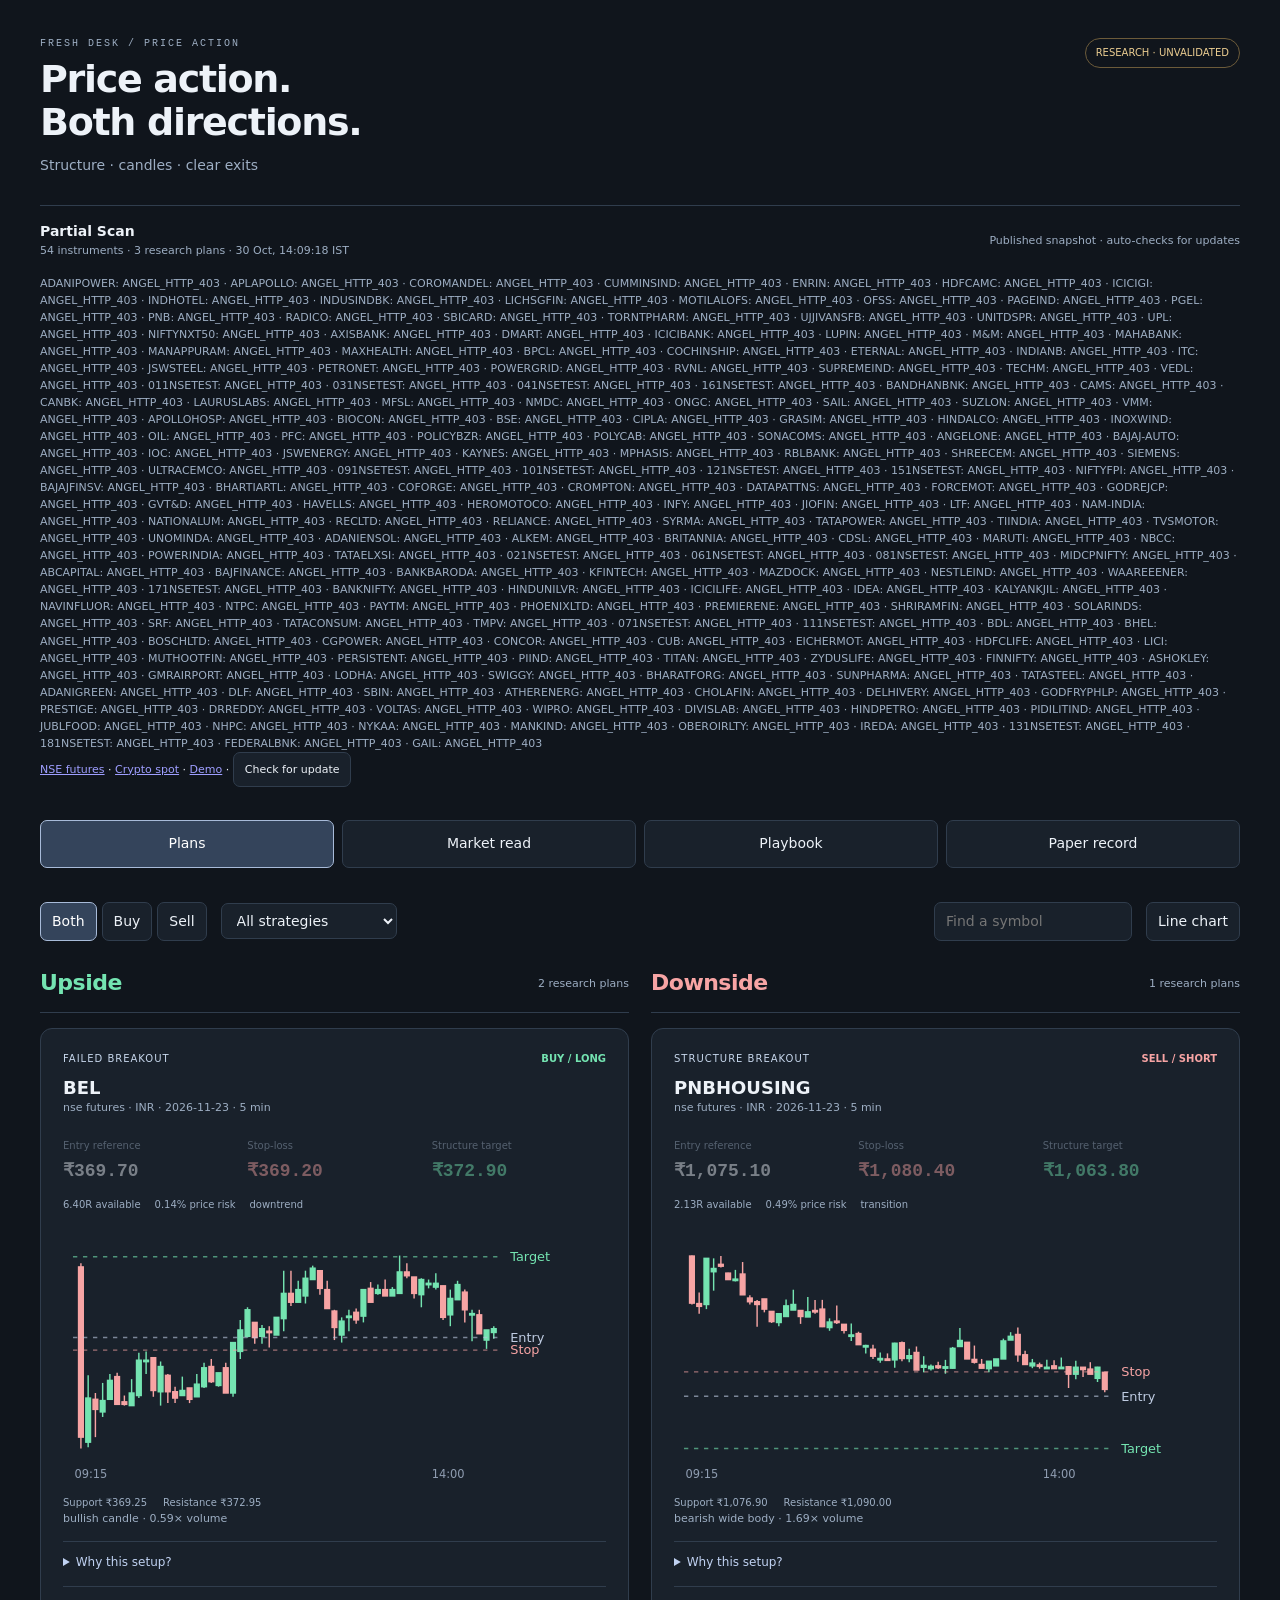
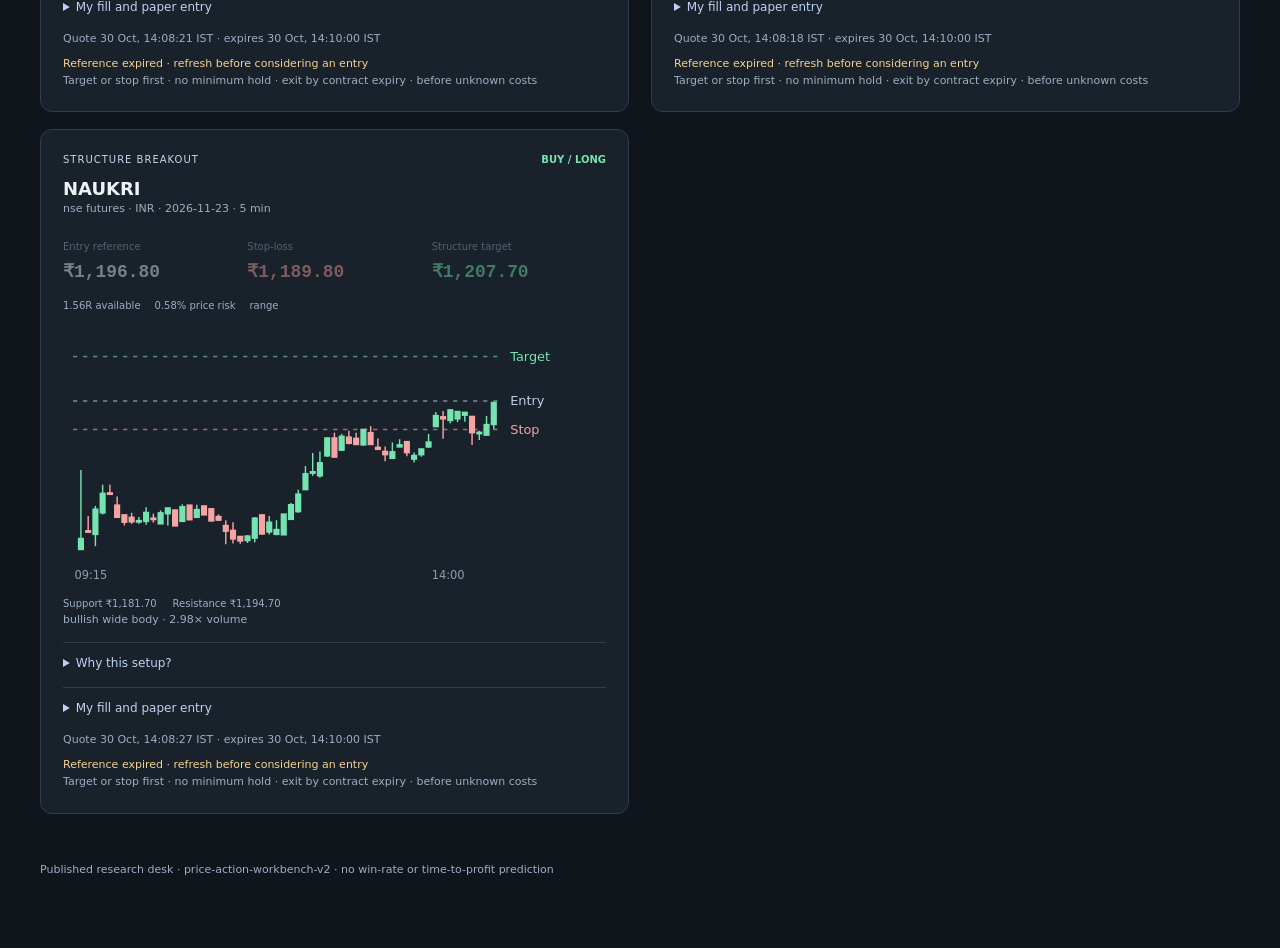
==== fresh/index.html @ 261be22d "fresh: publish research desk" ====
<!doctype html><html lang="en"><head><meta charset="utf-8"/><meta name="viewport" content="width=device-width,initial-scale=1"/><title>Fresh Desk · Price action</title><link rel="stylesheet" href="./app.css"/></head><body><main>
    <header><div><p class="eyebrow">FRESH DESK / PRICE ACTION</p><h1>Price action.<br/>Both directions.</h1><p class="muted">Structure · candles · clear exits</p></div><span class="badge">RESEARCH · UNVALIDATED</span></header>
    
    <div class="status-bar"><div><b id="state">partial scan</b><p class="small muted">54 instruments · 3 research plans · 30 Oct, 14:09:18 IST</p></div><span class="small muted">Published snapshot · auto-checks for updates</span></div>
    <p class="small muted" id="job" aria-live="polite">ADANIPOWER: ANGEL_HTTP_403 · APLAPOLLO: ANGEL_HTTP_403 · COROMANDEL: ANGEL_HTTP_403 · CUMMINSIND: ANGEL_HTTP_403 · ENRIN: ANGEL_HTTP_403 · HDFCAMC: ANGEL_HTTP_403 · ICICIGI: ANGEL_HTTP_403 · INDHOTEL: ANGEL_HTTP_403 · INDUSINDBK: ANGEL_HTTP_403 · LICHSGFIN: ANGEL_HTTP_403 · MOTILALOFS: ANGEL_HTTP_403 · OFSS: ANGEL_HTTP_403 · PAGEIND: ANGEL_HTTP_403 · PGEL: ANGEL_HTTP_403 · PNB: ANGEL_HTTP_403 · RADICO: ANGEL_HTTP_403 · SBICARD: ANGEL_HTTP_403 · TORNTPHARM: ANGEL_HTTP_403 · UJJIVANSFB: ANGEL_HTTP_403 · UNITDSPR: ANGEL_HTTP_403 · UPL: ANGEL_HTTP_403 · NIFTYNXT50: ANGEL_HTTP_403 · AXISBANK: ANGEL_HTTP_403 · DMART: ANGEL_HTTP_403 · ICICIBANK: ANGEL_HTTP_403 · LUPIN: ANGEL_HTTP_403 · M&amp;M: ANGEL_HTTP_403 · MAHABANK: ANGEL_HTTP_403 · MANAPPURAM: ANGEL_HTTP_403 · MAXHEALTH: ANGEL_HTTP_403 · BPCL: ANGEL_HTTP_403 · COCHINSHIP: ANGEL_HTTP_403 · ETERNAL: ANGEL_HTTP_403 · INDIANB: ANGEL_HTTP_403 · ITC: ANGEL_HTTP_403 · JSWSTEEL: ANGEL_HTTP_403 · PETRONET: ANGEL_HTTP_403 · POWERGRID: ANGEL_HTTP_403 · RVNL: ANGEL_HTTP_403 · SUPREMEIND: ANGEL_HTTP_403 · TECHM: ANGEL_HTTP_403 · VEDL: ANGEL_HTTP_403 · 011NSETEST: ANGEL_HTTP_403 · 031NSETEST: ANGEL_HTTP_403 · 041NSETEST: ANGEL_HTTP_403 · 161NSETEST: ANGEL_HTTP_403 · BANDHANBNK: ANGEL_HTTP_403 · CAMS: ANGEL_HTTP_403 · CANBK: ANGEL_HTTP_403 · LAURUSLABS: ANGEL_HTTP_403 · MFSL: ANGEL_HTTP_403 · NMDC: ANGEL_HTTP_403 · ONGC: ANGEL_HTTP_403 · SAIL: ANGEL_HTTP_403 · SUZLON: ANGEL_HTTP_403 · VMM: ANGEL_HTTP_403 · APOLLOHOSP: ANGEL_HTTP_403 · BIOCON: ANGEL_HTTP_403 · BSE: ANGEL_HTTP_403 · CIPLA: ANGEL_HTTP_403 · GRASIM: ANGEL_HTTP_403 · HINDALCO: ANGEL_HTTP_403 · INOXWIND: ANGEL_HTTP_403 · OIL: ANGEL_HTTP_403 · PFC: ANGEL_HTTP_403 · POLICYBZR: ANGEL_HTTP_403 · POLYCAB: ANGEL_HTTP_403 · SONACOMS: ANGEL_HTTP_403 · ANGELONE: ANGEL_HTTP_403 · BAJAJ-AUTO: ANGEL_HTTP_403 · IOC: ANGEL_HTTP_403 · JSWENERGY: ANGEL_HTTP_403 · KAYNES: ANGEL_HTTP_403 · MPHASIS: ANGEL_HTTP_403 · RBLBANK: ANGEL_HTTP_403 · SHREECEM: ANGEL_HTTP_403 · SIEMENS: ANGEL_HTTP_403 · ULTRACEMCO: ANGEL_HTTP_403 · 091NSETEST: ANGEL_HTTP_403 · 101NSETEST: ANGEL_HTTP_403 · 121NSETEST: ANGEL_HTTP_403 · 151NSETEST: ANGEL_HTTP_403 · NIFTYFPI: ANGEL_HTTP_403 · BAJAJFINSV: ANGEL_HTTP_403 · BHARTIARTL: ANGEL_HTTP_403 · COFORGE: ANGEL_HTTP_403 · CROMPTON: ANGEL_HTTP_403 · DATAPATTNS: ANGEL_HTTP_403 · FORCEMOT: ANGEL_HTTP_403 · GODREJCP: ANGEL_HTTP_403 · GVT&amp;D: ANGEL_HTTP_403 · HAVELLS: ANGEL_HTTP_403 · HEROMOTOCO: ANGEL_HTTP_403 · INFY: ANGEL_HTTP_403 · JIOFIN: ANGEL_HTTP_403 · LTF: ANGEL_HTTP_403 · NAM-INDIA: ANGEL_HTTP_403 · NATIONALUM: ANGEL_HTTP_403 · RECLTD: ANGEL_HTTP_403 · RELIANCE: ANGEL_HTTP_403 · SYRMA: ANGEL_HTTP_403 · TATAPOWER: ANGEL_HTTP_403 · TIINDIA: ANGEL_HTTP_403 · TVSMOTOR: ANGEL_HTTP_403 · UNOMINDA: ANGEL_HTTP_403 · ADANIENSOL: ANGEL_HTTP_403 · ALKEM: ANGEL_HTTP_403 · BRITANNIA: ANGEL_HTTP_403 · CDSL: ANGEL_HTTP_403 · MARUTI: ANGEL_HTTP_403 · NBCC: ANGEL_HTTP_403 · POWERINDIA: ANGEL_HTTP_403 · TATAELXSI: ANGEL_HTTP_403 · 021NSETEST: ANGEL_HTTP_403 · 061NSETEST: ANGEL_HTTP_403 · 081NSETEST: ANGEL_HTTP_403 · MIDCPNIFTY: ANGEL_HTTP_403 · ABCAPITAL: ANGEL_HTTP_403 · BAJFINANCE: ANGEL_HTTP_403 · BANKBARODA: ANGEL_HTTP_403 · KFINTECH: ANGEL_HTTP_403 · MAZDOCK: ANGEL_HTTP_403 · NESTLEIND: ANGEL_HTTP_403 · WAAREEENER: ANGEL_HTTP_403 · 171NSETEST: ANGEL_HTTP_403 · BANKNIFTY: ANGEL_HTTP_403 · HINDUNILVR: ANGEL_HTTP_403 · ICICILIFE: ANGEL_HTTP_403 · IDEA: ANGEL_HTTP_403 · KALYANKJIL: ANGEL_HTTP_403 · NAVINFLUOR: ANGEL_HTTP_403 · NTPC: ANGEL_HTTP_403 · PAYTM: ANGEL_HTTP_403 · PHOENIXLTD: ANGEL_HTTP_403 · PREMIERENE: ANGEL_HTTP_403 · SHRIRAMFIN: ANGEL_HTTP_403 · SOLARINDS: ANGEL_HTTP_403 · SRF: ANGEL_HTTP_403 · TATACONSUM: ANGEL_HTTP_403 · TMPV: ANGEL_HTTP_403 · 071NSETEST: ANGEL_HTTP_403 · 111NSETEST: ANGEL_HTTP_403 · BDL: ANGEL_HTTP_403 · BHEL: ANGEL_HTTP_403 · BOSCHLTD: ANGEL_HTTP_403 · CGPOWER: ANGEL_HTTP_403 · CONCOR: ANGEL_HTTP_403 · CUB: ANGEL_HTTP_403 · EICHERMOT: ANGEL_HTTP_403 · HDFCLIFE: ANGEL_HTTP_403 · LICI: ANGEL_HTTP_403 · MUTHOOTFIN: ANGEL_HTTP_403 · PERSISTENT: ANGEL_HTTP_403 · PIIND: ANGEL_HTTP_403 · TITAN: ANGEL_HTTP_403 · ZYDUSLIFE: ANGEL_HTTP_403 · FINNIFTY: ANGEL_HTTP_403 · ASHOKLEY: ANGEL_HTTP_403 · GMRAIRPORT: ANGEL_HTTP_403 · LODHA: ANGEL_HTTP_403 · SWIGGY: ANGEL_HTTP_403 · BHARATFORG: ANGEL_HTTP_403 · SUNPHARMA: ANGEL_HTTP_403 · TATASTEEL: ANGEL_HTTP_403 · ADANIGREEN: ANGEL_HTTP_403 · DLF: ANGEL_HTTP_403 · SBIN: ANGEL_HTTP_403 · ATHERENERG: ANGEL_HTTP_403 · CHOLAFIN: ANGEL_HTTP_403 · DELHIVERY: ANGEL_HTTP_403 · GODFRYPHLP: ANGEL_HTTP_403 · PRESTIGE: ANGEL_HTTP_403 · DRREDDY: ANGEL_HTTP_403 · VOLTAS: ANGEL_HTTP_403 · WIPRO: ANGEL_HTTP_403 · DIVISLAB: ANGEL_HTTP_403 · HINDPETRO: ANGEL_HTTP_403 · PIDILITIND: ANGEL_HTTP_403 · JUBLFOOD: ANGEL_HTTP_403 · NHPC: ANGEL_HTTP_403 · NYKAA: ANGEL_HTTP_403 · MANKIND: ANGEL_HTTP_403 · OBEROIRLTY: ANGEL_HTTP_403 · IREDA: ANGEL_HTTP_403 · 131NSETEST: ANGEL_HTTP_403 · 181NSETEST: ANGEL_HTTP_403 · FEDERALBNK: ANGEL_HTTP_403 · GAIL: ANGEL_HTTP_403</p>
    <p class="small"><a href="./">NSE futures</a> · <a href="./crypto/">Crypto spot</a> · <a href="./demo/">Demo</a> · <button id="reload-snapshot">Check for update</button></p>
    <nav class="tabs" aria-label="Workspace"><button data-tab="plans" aria-selected="true">Plans</button><button data-tab="market" aria-selected="false">Market read</button><button data-tab="playbook" aria-selected="false">Playbook</button><button data-tab="paper" aria-selected="false">Paper record</button></nav>
    <section class="workspace" id="plans"><div class="filters"><div class="directions"><button data-filter="ALL" aria-pressed="true">Both</button><button data-filter="BUY" aria-pressed="false">Buy</button><button data-filter="SELL" aria-pressed="false">Sell</button></div><select id="family" aria-label="Strategy family"><option value="ALL">All strategies</option><option value="TREND_PULLBACK">Trend pullback</option><option value="STRUCTURE_BREAKOUT">Structure breakout</option><option value="FAILED_BREAKOUT">Failed breakout</option><option value="RANGE_BOUNCE">Range bounce</option></select><input id="search" type="search" placeholder="Find a symbol" aria-label="Find a symbol"/><button id="chart-type" aria-pressed="false">Line chart</button></div><div class="lanes"><section class="lane" data-side="BUY"><div class="lane-title"><h2 class="up">Upside</h2><span>2 research plans</span></div><article class="plan" data-symbol="BEL" data-side="BUY" data-family="FAILED_BREAKOUT" data-market="NSE_FUTURES" data-until="2026-10-30T08:40:00.000Z" data-plan="{&quot;side&quot;:&quot;BUY&quot;,&quot;entry&quot;:369.7,&quot;stop&quot;:369.2,&quot;target&quot;:372.9,&quot;goalTarget&quot;:380.8,&quot;tickSize&quot;:0.05,&quot;quantity&quot;:20,&quot;riskPct&quot;:0.1352447930754666,&quot;rewardRisk&quot;:6.399999999999977,&quot;riskAmount&quot;:10,&quot;costs&quot;:&quot;UNKNOWN&quot;,&quot;id&quot;:&quot;price-action-workbench-v2~NSE_FUTURES|BEL|2026-11-23~FAILED_BREAKOUT~BUY~1793349300000&quot;,&quot;setups&quot;:[&quot;FAILED_BREAKOUT&quot;],&quot;family&quot;:&quot;FAILED_BREAKOUT&quot;,&quot;symbol&quot;:&quot;BEL&quot;,&quot;expiry&quot;:&quot;2026-11-23&quot;,&quot;instrumentId&quot;:&quot;NSE_FUTURES|BEL|2026-11-23&quot;,&quot;market&quot;:&quot;NSE_FUTURES&quot;,&quot;currency&quot;:&quot;INR&quot;,&quot;canShort&quot;:true,&quot;minQuantity&quot;:20,&quot;quantityStep&quot;:1,&quot;explanation&quot;:&quot;The prior candle breaks a range and returns inside; the next completed candle confirms failure. Stop sits beyond the failed excursion.&quot;,&quot;targetBasis&quot;:&quot;STRUCTURAL_TARGET&quot;,&quot;status&quot;:&quot;UNVALIDATED_RESEARCH&quot;,&quot;quoteAt&quot;:&quot;2026-10-30T08:38:21.000Z&quot;,&quot;signalAt&quot;:&quot;2026-10-30T08:35:00.000Z&quot;,&quot;validUntil&quot;:&quot;2026-10-30T08:40:00.000Z&quot;,&quot;reviewAt&quot;:&quot;2026-10-30T15:25:00+05:30&quot;,&quot;exitBy&quot;:&quot;2026-11-23T15:25:00+05:30&quot;,&quot;intervalMinutes&quot;:5,&quot;entryBasis&quot;:&quot;OBSERVED_ASK_REFERENCE&quot;}">
    <div class="card-top"><span class="family">Failed breakout</span><b class="up">BUY / LONG</b></div>
    <h3>BEL</h3><p class="muted small">nse futures · INR · 2026-11-23 · 5 min</p>
    <dl class="levels"><div><dt>Entry reference</dt><dd>₹369.70</dd></div><div><dt>Stop-loss</dt><dd class="down">₹369.20</dd></div><div><dt>Structure target</dt><dd class="up">₹372.90</dd></div></dl>
    <div class="metrics"><span>6.40R available</span><span>0.14% price risk</span><span>downtrend</span></div>
    <svg class="chart" viewBox="0 0 380 180" role="img" aria-label="BEL completed candles with entry, stop and target"><g class="candle-plot"><g stroke="#f7a4a4" fill="#f7a4a4"><line x1="12.53448275862069" y1="25.29411764705904" x2="12.53448275862069" y2="155"/><rect x="10.887068965517242" y="27.94117647058806" width="3.2948275862068965" height="119.11764705882388"/></g><g stroke="#74e4b1" fill="#74e4b1"><line x1="17.603448275862068" y1="103.82352941176495" x2="17.603448275862068" y2="154.11764705882334"/><rect x="15.95603448275862" y="119.70588235294107" width="3.2948275862068965" height="30.88235294117655"/></g><g stroke="#f7a4a4" fill="#f7a4a4"><line x1="22.67241379310345" y1="116.17647058823539" x2="22.67241379310345" y2="147.05882352941194"/><rect x="21.025" y="120.58823529411774" width="3.2948275862068965" height="7.058823529411399"/></g><g stroke="#74e4b1" fill="#74e4b1"><line x1="27.741379310344826" y1="109.11764705882399" x2="27.741379310344826" y2="132.94117647058818"/><rect x="26.093965517241376" y="121.47058823529443" width="3.2948275862068965" height="7.941176470588061"/></g><g stroke="#74e4b1" fill="#74e4b1"><line x1="32.810344827586206" y1="102.94117647058827" x2="32.810344827586206" y2="120.58823529411774"/><rect x="31.162931034482757" y="107.35294117647064" width="3.2948275862068965" height="13.2352941176471"/></g><g stroke="#f7a4a4" fill="#f7a4a4"><line x1="37.87931034482759" y1="102.0588235294116" x2="37.87931034482759" y2="124.11764705882344"/><rect x="36.23189655172414" y="104.70588235294164" width="3.2948275862068965" height="19.411764705881794"/></g><g stroke="#f7a4a4" fill="#f7a4a4"><line x1="42.94827586206896" y1="117.94117647058873" x2="42.94827586206896" y2="125.00000000000011"/><rect x="41.300862068965515" y="122.35294117647109" width="3.2948275862068965" height="1.7647058823523452"/></g><g stroke="#74e4b1" fill="#74e4b1"><line x1="48.01724137931034" y1="106.47058823529397" x2="48.01724137931034" y2="125.00000000000011"/><rect x="46.369827586206895" y="116.17647058823539" width="3.2948275862068965" height="8.823529411764724"/></g><g stroke="#74e4b1" fill="#74e4b1"><line x1="53.08620689655172" y1="87.94117647058783" x2="53.08620689655172" y2="119.70588235294107"/><rect x="51.438793103448276" y="93.23529411764687" width="3.2948275862068965" height="24.705882352941856"/></g><g stroke="#74e4b1" fill="#74e4b1"><line x1="58.1551724137931" y1="87.05882352941217" x2="58.1551724137931" y2="102.94117647058827"/><rect x="56.50775862068966" y="93.23529411764687" width="3.2948275862068965" height="1"/></g><g stroke="#f7a4a4" fill="#f7a4a4"><line x1="63.22413793103448" y1="91.47058823529453" x2="63.22413793103448" y2="118.8235294117644"/><rect x="61.57672413793103" y="91.47058823529453" width="3.2948275862068965" height="22.941176470587507"/></g><g stroke="#74e4b1" fill="#74e4b1"><line x1="68.29310344827586" y1="94.11764705882355" x2="68.29310344827586" y2="125.00000000000011"/><rect x="66.6456896551724" y="97.64705882352925" width="3.2948275862068965" height="17.64705882352945"/></g><g stroke="#f7a4a4" fill="#f7a4a4"><line x1="73.36206896551724" y1="102.94117647058827" x2="73.36206896551724" y2="123.23529411764676"/><rect x="71.71465517241379" y="103.82352941176495" width="3.2948275862068965" height="11.470588235293746"/></g><g stroke="#f7a4a4" fill="#f7a4a4"><line x1="78.43103448275862" y1="111.76470588235301" x2="78.43103448275862" y2="123.23529411764676"/><rect x="76.78362068965517" y="115.2941176470587" width="3.2948275862068965" height="4.411764705882376"/></g><g stroke="#74e4b1" fill="#74e4b1"><line x1="83.5" y1="104.70588235294164" x2="83.5" y2="117.94117647058873"/><rect x="81.85258620689655" y="114.41176470588204" width="3.2948275862068965" height="3.529411764706694"/></g><g stroke="#f7a4a4" fill="#f7a4a4"><line x1="88.56896551724138" y1="112.64705882352969" x2="88.56896551724138" y2="123.23529411764676"/><rect x="86.92155172413793" y="112.64705882352969" width="3.2948275862068965" height="7.941176470588047"/></g><g stroke="#74e4b1" fill="#74e4b1"><line x1="93.63793103448275" y1="102.94117647058827" x2="93.63793103448275" y2="118.8235294117644"/><rect x="91.9905172413793" y="109.99999999999966" width="3.2948275862068965" height="8.823529411764738"/></g><g stroke="#74e4b1" fill="#74e4b1"><line x1="98.70689655172413" y1="95.00000000000023" x2="98.70689655172413" y2="112.64705882352969"/><rect x="97.05948275862067" y="98.52941176470591" width="3.2948275862068965" height="13.2352941176471"/></g><g stroke="#f7a4a4" fill="#f7a4a4"><line x1="103.77586206896551" y1="92.35294117647021" x2="103.77586206896551" y2="109.11764705882399"/><rect x="102.12844827586206" y="97.64705882352925" width="3.2948275862068965" height="10.588235294118078"/></g><g stroke="#74e4b1" fill="#74e4b1"><line x1="108.84482758620689" y1="102.0588235294116" x2="108.84482758620689" y2="111.76470588235301"/><rect x="107.19741379310344" y="102.0588235294116" width="3.2948275862068965" height="8.823529411764753"/></g><g stroke="#f7a4a4" fill="#f7a4a4"><line x1="113.91379310344827" y1="95.00000000000023" x2="113.91379310344827" y2="116.17647058823539"/><rect x="112.26637931034482" y="98.52941176470591" width="3.2948275862068965" height="17.647058823529477"/></g><g stroke="#74e4b1" fill="#74e4b1"><line x1="118.98275862068965" y1="80.88235294117645" x2="118.98275862068965" y2="118.8235294117644"/><rect x="117.3353448275862" y="80.88235294117645" width="3.2948275862068965" height="35.29411764705894"/></g><g stroke="#74e4b1" fill="#74e4b1"><line x1="124.05172413793103" y1="65.00000000000034" x2="124.05172413793103" y2="92.35294117647021"/><rect x="122.40431034482758" y="72.05882352941171" width="3.2948275862068965" height="15.000000000000455"/></g><g stroke="#74e4b1" fill="#74e4b1"><line x1="129.1206896551724" y1="56.1764705882356" x2="129.1206896551724" y2="77.35294117647076"/><rect x="127.47327586206896" y="57.94117647058795" width="3.2948275862068965" height="18.52941176470614"/></g><g stroke="#f7a4a4" fill="#f7a4a4"><line x1="134.18965517241378" y1="66.76470588235269" x2="134.18965517241378" y2="81.76470588235313"/><rect x="132.54224137931033" y="66.76470588235269" width="3.2948275862068965" height="10.588235294118078"/></g><g stroke="#74e4b1" fill="#74e4b1"><line x1="139.25862068965517" y1="68.52941176470603" x2="139.25862068965517" y2="81.76470588235313"/><rect x="137.61120689655172" y="71.17647058823505" width="3.2948275862068965" height="5.294117647059039"/></g><g stroke="#f7a4a4" fill="#f7a4a4"><line x1="144.32758620689654" y1="69.4117647058827" x2="144.32758620689654" y2="84.41176470588213"/><rect x="142.6801724137931" y="72.94117647058839" width="3.2948275862068965" height="1"/></g><g stroke="#74e4b1" fill="#74e4b1"><line x1="149.39655172413794" y1="63.23529411764699" x2="149.39655172413794" y2="75.58823529411741"/><rect x="147.74913793103448" y="63.23529411764699" width="3.2948275862068965" height="12.352941176470424"/></g><g stroke="#74e4b1" fill="#74e4b1"><line x1="154.4655172413793" y1="30.58823529411707" x2="154.4655172413793" y2="72.94117647058839"/><rect x="152.81810344827585" y="46.4705882352942" width="3.2948275862068965" height="17.647058823529463"/></g><g stroke="#f7a4a4" fill="#f7a4a4"><line x1="159.53448275862067" y1="30.58823529411707" x2="159.53448275862067" y2="55.294117647058926"/><rect x="157.88706896551722" y="46.4705882352942" width="3.2948275862068965" height="6.176470588234707"/></g><g stroke="#74e4b1" fill="#74e4b1"><line x1="164.60344827586206" y1="37.64705882352946" x2="164.60344827586206" y2="52.64705882352891"/><rect x="162.9560344827586" y="43.82352941176417" width="3.2948275862068965" height="8.823529411764738"/></g><g stroke="#74e4b1" fill="#74e4b1"><line x1="169.67241379310343" y1="30.58823529411707" x2="169.67241379310343" y2="53.529411764705586"/><rect x="168.02499999999998" y="35.88235294117611" width="3.2948275862068965" height="12.352941176470424"/></g><g stroke="#74e4b1" fill="#74e4b1"><line x1="174.74137931034483" y1="27.058823529411384" x2="174.74137931034483" y2="36.764705882352786"/><rect x="173.09396551724137" y="28.82352941176474" width="3.2948275862068965" height="7.941176470588047"/></g><g stroke="#f7a4a4" fill="#f7a4a4"><line x1="179.8103448275862" y1="30.58823529411707" x2="179.8103448275862" y2="47.352941176470864"/><rect x="178.16293103448274" y="30.58823529411707" width="3.2948275862068965" height="12.352941176471433"/></g><g stroke="#f7a4a4" fill="#f7a4a4"><line x1="184.8793103448276" y1="37.64705882352946" x2="184.8793103448276" y2="57.05882352941127"/><rect x="183.23189655172413" y="43.82352941176417" width="3.2948275862068965" height="13.2352941176471"/></g><g stroke="#f7a4a4" fill="#f7a4a4"><line x1="189.94827586206895" y1="57.94117647058795" x2="189.94827586206895" y2="79.11764705882311"/><rect x="188.3008620689655" y="58.823529411764625" width="3.2948275862068965" height="11.470588235293746"/></g><g stroke="#74e4b1" fill="#74e4b1"><line x1="195.01724137931032" y1="63.23529411764699" x2="195.01724137931032" y2="80.88235294117645"/><rect x="193.36982758620687" y="65.88235294117601" width="3.2948275862068965" height="9.705882352941401"/></g><g stroke="#74e4b1" fill="#74e4b1"><line x1="200.08620689655172" y1="57.94117647058795" x2="200.08620689655172" y2="72.94117647058839"/><rect x="198.43879310344826" y="62.352941176470324" width="3.2948275862068965" height="1"/></g><g stroke="#f7a4a4" fill="#f7a4a4"><line x1="205.15517241379308" y1="57.05882352941127" x2="205.15517241379308" y2="67.64705882352935"/><rect x="203.50775862068963" y="59.70588235294129" width="3.2948275862068965" height="5.294117647059053"/></g><g stroke="#74e4b1" fill="#74e4b1"><line x1="210.22413793103448" y1="43.82352941176417" x2="210.22413793103448" y2="66.76470588235269"/><rect x="208.57672413793102" y="43.82352941176417" width="3.2948275862068965" height="18.529411764706154"/></g><g stroke="#f7a4a4" fill="#f7a4a4"><line x1="215.29310344827584" y1="38.529411764706126" x2="215.29310344827584" y2="52.64705882352891"/><rect x="213.6456896551724" y="42.9411764705885" width="3.2948275862068965" height="9.705882352940407"/></g><g stroke="#74e4b1" fill="#74e4b1"><line x1="220.36206896551724" y1="40.294117647058485" x2="220.36206896551724" y2="47.352941176470864"/><rect x="218.71465517241379" y="43.82352941176417" width="3.2948275862068965" height="2.647058823530031"/></g><g stroke="#f7a4a4" fill="#f7a4a4"><line x1="225.4310344827586" y1="36.764705882352786" x2="225.4310344827586" y2="48.23529411764653"/><rect x="223.78362068965515" y="43.82352941176417" width="3.2948275862068965" height="4.411764705882362"/></g><g stroke="#74e4b1" fill="#74e4b1"><line x1="230.5" y1="42.05882352941184" x2="230.5" y2="48.23529411764653"/><rect x="228.85258620689655" y="43.82352941176417" width="3.2948275862068965" height="4.411764705882362"/></g><g stroke="#74e4b1" fill="#74e4b1"><line x1="235.56896551724137" y1="20" x2="235.56896551724137" y2="46.4705882352942"/><rect x="233.9215517241379" y="31.470588235293746" width="3.2948275862068965" height="15.000000000000455"/></g><g stroke="#f7a4a4" fill="#f7a4a4"><line x1="240.63793103448273" y1="25.29411764705904" x2="240.63793103448273" y2="35.88235294117611"/><rect x="238.99051724137928" y="31.470588235293746" width="3.2948275862068965" height="2.647058823530031"/></g><g stroke="#f7a4a4" fill="#f7a4a4"><line x1="245.70689655172413" y1="34.99999999999943" x2="245.70689655172413" y2="49.999999999999886"/><rect x="244.05948275862067" y="34.99999999999943" width="3.2948275862068965" height="11.47058823529477"/></g><g stroke="#74e4b1" fill="#74e4b1"><line x1="250.7758620689655" y1="35.88235294117611" x2="250.7758620689655" y2="56.1764705882356"/><rect x="249.12844827586204" y="36.764705882352786" width="3.2948275862068965" height="10.588235294118078"/></g><g stroke="#74e4b1" fill="#74e4b1"><line x1="255.8448275862069" y1="36.764705882352786" x2="255.8448275862069" y2="42.9411764705885"/><rect x="254.19741379310344" y="39.41176470588181" width="3.2948275862068965" height="1"/></g><g stroke="#74e4b1" fill="#74e4b1"><line x1="260.91379310344826" y1="32.352941176470424" x2="260.91379310344826" y2="43.82352941176417"/><rect x="259.2663793103448" y="39.41176470588181" width="3.2948275862068965" height="2.647058823530031"/></g><g stroke="#f7a4a4" fill="#f7a4a4"><line x1="265.98275862068965" y1="41.17647058823516" x2="265.98275862068965" y2="65.00000000000034"/><rect x="264.3353448275862" y="41.17647058823516" width="3.2948275862068965" height="22.058823529411825"/></g><g stroke="#74e4b1" fill="#74e4b1"><line x1="271.05172413793105" y1="43.82352941176417" x2="271.05172413793105" y2="69.4117647058827"/><rect x="269.4043103448276" y="49.999999999999886" width="3.2948275862068965" height="11.47058823529376"/></g><g stroke="#74e4b1" fill="#74e4b1"><line x1="276.1206896551724" y1="37.64705882352946" x2="276.1206896551724" y2="50.88235294117655"/><rect x="274.47327586206893" y="40.294117647058485" width="3.2948275862068965" height="10.588235294118064"/></g><g stroke="#f7a4a4" fill="#f7a4a4"><line x1="281.1896551724138" y1="43.82352941176417" x2="281.1896551724138" y2="66.76470588235269"/><rect x="279.5422413793103" y="45.588235294117524" width="3.2948275862068965" height="12.352941176470424"/></g><g stroke="#74e4b1" fill="#74e4b1"><line x1="286.2586206896552" y1="57.94117647058795" x2="286.2586206896552" y2="79.99999999999977"/><rect x="284.6112068965517" y="60.588235294117965" width="3.2948275862068965" height="1"/></g><g stroke="#f7a4a4" fill="#f7a4a4"><line x1="291.3275862068965" y1="57.94117647058795" x2="291.3275862068965" y2="74.70588235294075"/><rect x="289.68017241379306" y="61.47058823529365" width="3.2948275862068965" height="13.2352941176471"/></g><g stroke="#74e4b1" fill="#74e4b1"><line x1="296.3965517241379" y1="72.05882352941171" x2="296.3965517241379" y2="85.29411764705881"/><rect x="294.74913793103445" y="72.05882352941171" width="3.2948275862068965" height="7.058823529411399"/></g><g stroke="#74e4b1" fill="#74e4b1"><line x1="301.4655172413793" y1="69.4117647058827" x2="301.4655172413793" y2="78.23529411764744"/><rect x="299.81810344827585" y="71.17647058823505" width="3.2948275862068965" height="2.647058823530017"/></g></g><polyline class="line-plot" hidden fill="none" stroke="#a7c4ff" stroke-width="1.6" points="12.53448275862069,147.05882352941194 17.603448275862068,119.70588235294107 22.67241379310345,127.64705882352914 27.741379310344826,121.47058823529443 32.810344827586206,107.35294117647064 37.87931034482759,124.11764705882344 42.94827586206896,124.11764705882344 48.01724137931034,116.17647058823539 53.08620689655172,93.23529411764687 58.1551724137931,93.23529411764687 63.22413793103448,114.41176470588204 68.29310344827586,97.64705882352925 73.36206896551724,115.2941176470587 78.43103448275862,119.70588235294107 83.5,114.41176470588204 88.56896551724138,120.58823529411774 93.63793103448275,109.99999999999966 98.70689655172413,98.52941176470591 103.77586206896551,108.23529411764733 108.84482758620689,102.0588235294116 113.91379310344827,116.17647058823539 118.98275862068965,80.88235294117645 124.05172413793103,72.05882352941171 129.1206896551724,57.94117647058795 134.18965517241378,77.35294117647076 139.25862068965517,71.17647058823505 144.32758620689654,73.82352941176507 149.39655172413794,63.23529411764699 154.4655172413793,46.4705882352942 159.53448275862067,52.64705882352891 164.60344827586206,43.82352941176417 169.67241379310343,35.88235294117611 174.74137931034483,28.82352941176474 179.8103448275862,42.9411764705885 184.8793103448276,57.05882352941127 189.94827586206895,70.29411764705837 195.01724137931032,65.88235294117601 200.08620689655172,62.352941176470324 205.15517241379308,65.00000000000034 210.22413793103448,43.82352941176417 215.29310344827584,52.64705882352891 220.36206896551724,43.82352941176417 225.4310344827586,48.23529411764653 230.5,43.82352941176417 235.56896551724137,31.470588235293746 240.63793103448273,34.11764705882378 245.70689655172413,46.4705882352942 250.7758620689655,36.764705882352786 255.8448275862069,39.41176470588181 260.91379310344826,39.41176470588181 265.98275862068965,63.23529411764699 271.05172413793105,49.999999999999886 276.1206896551724,40.294117647058485 281.1896551724138,57.94117647058795 286.2586206896552,60.588235294117965 291.3275862068965,74.70588235294075 296.3965517241379,72.05882352941171 301.4655172413793,71.17647058823505"/><line x1="7" x2="307" y1="77.35294117647076" y2="77.35294117647076" stroke="#bfcce2" stroke-dasharray="3 4" opacity=".6"/><text x="313" y="80.35294117647076" fill="#bfcce2" font-size="9">Entry</text><line x1="7" x2="307" y1="86.17647058823549" y2="86.17647058823549" stroke="#f7a4a4" stroke-dasharray="3 4" opacity=".6"/><text x="313" y="89.17647058823549" fill="#f7a4a4" font-size="9">Stop</text><line x1="7" x2="307" y1="20.88235294117669" y2="20.88235294117669" stroke="#74e4b1" stroke-dasharray="3 4" opacity=".6"/><text x="313" y="23.88235294117669" fill="#74e4b1" font-size="9">Target</text><text x="8" y="176" fill="#8e9cb0" font-size="8">09:15</text><text x="258" y="176" fill="#8e9cb0" font-size="8">14:00</text></svg><div class="facts"><span>Support ₹369.25</span><span>Resistance ₹372.95</span></div>
    <p class="small muted">bullish candle · 0.59× volume</p>
    <details><summary>Why this setup?</summary><p>The prior candle breaks a range and returns inside; the next completed candle confirms failure. Stop sits beyond the failed excursion.</p><p class="small">Target comes from the price structure. The separate 3% reference is ₹380.80. Neither is a predicted outcome.</p></details>
    <details class="fill-details"><summary>My fill and paper entry</summary><div class="inputs"><label>Entry price<input class="fill" type="number" min="0" step="0.05" inputmode="decimal" value="369.7"/></label><label>Quantity<input class="quantity" type="number" min="0" step="any" inputmode="decimal" value="20"/></label></div><output aria-live="polite">Enter a fill to check the stop and target.</output><button class="record">Record paper entry</button></details>
    <p class="small clock">Quote 30 Oct, 14:08:21 IST · expires 30 Oct, 14:10:00 IST</p><p class="expiry-note" hidden>Reference expired · refresh before considering an entry</p>
    <p class="small muted">Target or stop first · no minimum hold · exit by contract expiry · before unknown costs</p>
  </article><article class="plan" data-symbol="NAUKRI" data-side="BUY" data-family="STRUCTURE_BREAKOUT" data-market="NSE_FUTURES" data-until="2026-10-30T08:40:00.000Z" data-plan="{&quot;side&quot;:&quot;BUY&quot;,&quot;entry&quot;:1196.8,&quot;stop&quot;:1189.8,&quot;target&quot;:1207.7,&quot;goalTarget&quot;:1232.8,&quot;tickSize&quot;:0.1,&quot;quantity&quot;:20,&quot;riskPct&quot;:0.5848930481283422,&quot;rewardRisk&quot;:1.55714285714287,&quot;riskAmount&quot;:140,&quot;costs&quot;:&quot;UNKNOWN&quot;,&quot;id&quot;:&quot;price-action-workbench-v2~NSE_FUTURES|NAUKRI|2026-11-23~STRUCTURE_BREAKOUT~BUY~1793349300000&quot;,&quot;setups&quot;:[&quot;STRUCTURE_BREAKOUT&quot;],&quot;family&quot;:&quot;STRUCTURE_BREAKOUT&quot;,&quot;symbol&quot;:&quot;NAUKRI&quot;,&quot;expiry&quot;:&quot;2026-11-23&quot;,&quot;instrumentId&quot;:&quot;NSE_FUTURES|NAUKRI|2026-11-23&quot;,&quot;market&quot;:&quot;NSE_FUTURES&quot;,&quot;currency&quot;:&quot;INR&quot;,&quot;canShort&quot;:true,&quot;minQuantity&quot;:20,&quot;quantityStep&quot;:1,&quot;explanation&quot;:&quot;Completed candle crosses a prior boundary with increased activity; target projects the prior range, stop invalidates the breakout candle.&quot;,&quot;targetBasis&quot;:&quot;STRUCTURAL_TARGET&quot;,&quot;status&quot;:&quot;UNVALIDATED_RESEARCH&quot;,&quot;quoteAt&quot;:&quot;2026-10-30T08:38:27.000Z&quot;,&quot;signalAt&quot;:&quot;2026-10-30T08:35:00.000Z&quot;,&quot;validUntil&quot;:&quot;2026-10-30T08:40:00.000Z&quot;,&quot;reviewAt&quot;:&quot;2026-10-30T15:25:00+05:30&quot;,&quot;exitBy&quot;:&quot;2026-11-23T15:25:00+05:30&quot;,&quot;intervalMinutes&quot;:5,&quot;entryBasis&quot;:&quot;OBSERVED_ASK_REFERENCE&quot;}">
    <div class="card-top"><span class="family">Structure breakout</span><b class="up">BUY / LONG</b></div>
    <h3>NAUKRI</h3><p class="muted small">nse futures · INR · 2026-11-23 · 5 min</p>
    <dl class="levels"><div><dt>Entry reference</dt><dd>₹1,196.80</dd></div><div><dt>Stop-loss</dt><dd class="down">₹1,189.80</dd></div><div><dt>Structure target</dt><dd class="up">₹1,207.70</dd></div></dl>
    <div class="metrics"><span>1.56R available</span><span>0.58% price risk</span><span>range</span></div>
    <svg class="chart" viewBox="0 0 380 180" role="img" aria-label="NAUKRI completed candles with entry, stop and target"><g class="candle-plot"><g stroke="#74e4b1" fill="#74e4b1"><line x1="12.53448275862069" y1="99.46202531645581" x2="12.53448275862069" y2="155"/><rect x="10.887068965517242" y="147.31012658227837" width="3.2948275862068965" height="7.689873417721628"/></g><g stroke="#f7a4a4" fill="#f7a4a4"><line x1="17.603448275862068" y1="131.64556962025307" x2="17.603448275862068" y2="142.7531645569622"/><rect x="15.95603448275862" y="141.89873417721483" width="3.2948275862068965" height="1"/></g><g stroke="#74e4b1" fill="#74e4b1"><line x1="22.67241379310345" y1="124.52531645569613" x2="22.67241379310345" y2="152.7215189873419"/><rect x="21.025" y="126.80379746835422" width="3.2948275862068965" height="17.658227848101376"/></g><g stroke="#74e4b1" fill="#74e4b1"><line x1="27.741379310344826" y1="109.71518987341756" x2="27.741379310344826" y2="130.5063291139237"/><rect x="26.093965517241376" y="115.69620253164578" width="3.2948275862068965" height="13.670886075949198"/></g><g stroke="#f7a4a4" fill="#f7a4a4"><line x1="32.810344827586206" y1="109.71518987341756" x2="32.810344827586206" y2="115.9810126582278"/><rect x="31.162931034482757" y="115.41139240506311" width="3.2948275862068965" height="1"/></g><g stroke="#f7a4a4" fill="#f7a4a4"><line x1="37.87931034482759" y1="117.97468354430387" x2="37.87931034482759" y2="132.78481012658244"/><rect x="36.23189655172414" y="123.95569620253144" width="3.2948275862068965" height="8.54430379746833"/></g><g stroke="#f7a4a4" fill="#f7a4a4"><line x1="42.94827586206896" y1="130.79113924050637" x2="42.94827586206896" y2="138.19620253164533"/><rect x="41.300862068965515" y="130.79113924050637" width="3.2948275862068965" height="5.126582278480896"/></g><g stroke="#f7a4a4" fill="#f7a4a4"><line x1="48.01724137931034" y1="129.36708860759498" x2="48.01724137931034" y2="137.0569620253166"/><rect x="46.369827586206895" y="132.49999999999977" width="3.2948275862068965" height="3.132911392405447"/></g><g stroke="#74e4b1" fill="#74e4b1"><line x1="53.08620689655172" y1="132.21518987341776" x2="53.08620689655172" y2="137.0569620253166"/><rect x="51.438793103448276" y="134.7784810126579" width="3.2948275862068965" height="1"/></g><g stroke="#74e4b1" fill="#74e4b1"><line x1="58.1551724137931" y1="125.37974683544283" x2="58.1551724137931" y2="137.62658227848067"/><rect x="56.50775862068966" y="129.0822784810123" width="3.2948275862068965" height="6.26582278481024"/></g><g stroke="#f7a4a4" fill="#f7a4a4"><line x1="63.22413793103448" y1="129.93670886075967" x2="63.22413793103448" y2="136.20253164556928"/><rect x="61.57672413793103" y="133.06962025316446" width="3.2948275862068965" height="1"/></g><g stroke="#74e4b1" fill="#74e4b1"><line x1="68.29310344827586" y1="127.65822784810092" x2="68.29310344827586" y2="137.0569620253166"/><rect x="66.6456896551724" y="129.36708860759498" width="3.2948275862068965" height="7.689873417721628"/></g><g stroke="#74e4b1" fill="#74e4b1"><line x1="73.36206896551724" y1="125.94936708860752" x2="73.36206896551724" y2="138.19620253164533"/><rect x="71.71465517241379" y="125.94936708860752" width="3.2948275862068965" height="3.987341772152149"/></g><g stroke="#f7a4a4" fill="#f7a4a4"><line x1="78.43103448275862" y1="127.08860759493689" x2="78.43103448275862" y2="138.481012658228"/><rect x="76.78362068965517" y="127.3734177215189" width="3.2948275862068965" height="11.107594936709091"/></g><g stroke="#74e4b1" fill="#74e4b1"><line x1="83.5" y1="123.38607594936676" x2="83.5" y2="135.34810126582255"/><rect x="81.85258620689655" y="125.09493670886081" width="3.2948275862068965" height="10.253164556961735"/></g><g stroke="#f7a4a4" fill="#f7a4a4"><line x1="88.56896551724138" y1="123.95569620253144" x2="88.56896551724138" y2="134.20886075949383"/><rect x="86.92155172413793" y="123.95569620253144" width="3.2948275862068965" height="10.253164556962389"/></g><g stroke="#74e4b1" fill="#74e4b1"><line x1="93.63793103448275" y1="123.67088607594943" x2="93.63793103448275" y2="132.49999999999977"/><rect x="91.9905172413793" y="127.08860759493689" width="3.2948275862068965" height="5.411392405062884"/></g><g stroke="#f7a4a4" fill="#f7a4a4"><line x1="98.70689655172413" y1="124.52531645569613" x2="98.70689655172413" y2="130.79113924050637"/><rect x="97.05948275862067" y="124.52531645569613" width="3.2948275862068965" height="6.26582278481024"/></g><g stroke="#f7a4a4" fill="#f7a4a4"><line x1="103.77586206896551" y1="126.5189873417722" x2="103.77586206896551" y2="135.06329113924053"/><rect x="102.12844827586206" y="126.5189873417722" width="3.2948275862068965" height="8.54430379746833"/></g><g stroke="#f7a4a4" fill="#f7a4a4"><line x1="108.84482758620689" y1="130.5063291139237" x2="108.84482758620689" y2="134.7784810126579"/><rect x="107.19741379310344" y="131.93037974683511" width="3.2948275862068965" height="2.5632911392407323"/></g><g stroke="#f7a4a4" fill="#f7a4a4"><line x1="113.91379310344827" y1="134.49367088607585" x2="113.91379310344827" y2="151.29746835443052"/><rect x="112.26637931034482" y="138.19620253164533" width="3.2948275862068965" height="3.9873417721521776"/></g><g stroke="#f7a4a4" fill="#f7a4a4"><line x1="118.98275862068965" y1="135.91772151898726" x2="118.98275862068965" y2="150.72784810126583"/><rect x="117.3353448275862" y="141.61392405063282" width="3.2948275862068965" height="5.98101265822757"/></g><g stroke="#f7a4a4" fill="#f7a4a4"><line x1="124.05172413793103" y1="145.88607594936698" x2="124.05172413793103" y2="151.01265822784785"/><rect x="122.40431034482758" y="145.88607594936698" width="3.2948275862068965" height="3.132911392404793"/></g><g stroke="#74e4b1" fill="#74e4b1"><line x1="129.1206896551724" y1="145.03164556962028" x2="129.1206896551724" y2="150.44303797468316"/><rect x="127.47327586206896" y="145.60126582278497" width="3.2948275862068965" height="3.132911392404793"/></g><g stroke="#74e4b1" fill="#74e4b1"><line x1="134.18965517241378" y1="132.21518987341776" x2="134.18965517241378" y2="150.15822784810115"/><rect x="132.54224137931033" y="133.06962025316446" width="3.2948275862068965" height="13.955696202531897"/></g><g stroke="#f7a4a4" fill="#f7a4a4"><line x1="139.25862068965517" y1="130.79113924050637" x2="139.25862068965517" y2="144.4620253164556"/><rect x="137.61120689655172" y="130.79113924050637" width="3.2948275862068965" height="13.38607594936721"/></g><g stroke="#74e4b1" fill="#74e4b1"><line x1="144.32758620689654" y1="131.64556962025307" x2="144.32758620689654" y2="144.4620253164556"/><rect x="142.6801724137931" y="135.91772151898726" width="3.2948275862068965" height="6.835443037974926"/></g><g stroke="#74e4b1" fill="#74e4b1"><line x1="149.39655172413794" y1="134.49367088607585" x2="149.39655172413794" y2="144.4620253164556"/><rect x="147.74913793103448" y="141.04430379746813" width="3.2948275862068965" height="3.417721518987463"/></g><g stroke="#74e4b1" fill="#74e4b1"><line x1="154.4655172413793" y1="130.22151898734168" x2="154.4655172413793" y2="144.7468354430376"/><rect x="152.81810344827585" y="130.22151898734168" width="3.2948275862068965" height="14.525316455695929"/></g><g stroke="#74e4b1" fill="#74e4b1"><line x1="159.53448275862067" y1="122.53164556962005" x2="159.53448275862067" y2="134.20886075949383"/><rect x="157.88706896551722" y="123.67088607594943" width="3.2948275862068965" height="10.253164556961764"/></g><g stroke="#74e4b1" fill="#74e4b1"><line x1="164.60344827586206" y1="113.13291139240502" x2="164.60344827586206" y2="129.36708860759498"/><rect x="162.9560344827586" y="116.26582278480981" width="3.2948275862068965" height="12.246835443038464"/></g><g stroke="#74e4b1" fill="#74e4b1"><line x1="169.67241379310343" y1="96.61392405063302" x2="169.67241379310343" y2="113.13291139240502"/><rect x="168.02499999999998" y="102.02531645569591" width="3.2948275862068965" height="11.107594936709106"/></g><g stroke="#74e4b1" fill="#74e4b1"><line x1="174.74137931034483" y1="87.5" x2="174.74137931034483" y2="103.4493670886073"/><rect x="173.09396551724137" y="100.60126582278451" width="3.2948275862068965" height="1"/></g><g stroke="#74e4b1" fill="#74e4b1"><line x1="179.8103448275862" y1="86.36075949367063" x2="179.8103448275862" y2="104.87341772151869"/><rect x="178.16293103448274" y="94.33544303797493" width="3.2948275862068965" height="9.113924050632377"/></g><g stroke="#74e4b1" fill="#74e4b1"><line x1="184.8793103448276" y1="76.67721518987356" x2="184.8793103448276" y2="90.06329113924076"/><rect x="183.23189655172413" y="76.96202531645558" width="3.2948275862068965" height="12.531645569620494"/></g><g stroke="#f7a4a4" fill="#f7a4a4"><line x1="189.94827586206895" y1="73.2594936708861" x2="189.94827586206895" y2="90.34810126582278"/><rect x="188.3008620689655" y="76.96202531645558" width="3.2948275862068965" height="13.386075949367196"/></g><g stroke="#74e4b1" fill="#74e4b1"><line x1="195.01724137931032" y1="74.1139240506328" x2="195.01724137931032" y2="85.50632911392393"/><rect x="193.36982758620687" y="75.82278481012686" width="3.2948275862068965" height="9.683544303797063"/></g><g stroke="#f7a4a4" fill="#f7a4a4"><line x1="200.08620689655172" y1="71.83544303797471" x2="200.08620689655172" y2="81.51898734177242"/><rect x="198.43879310344826" y="76.3924050632909" width="3.2948275862068965" height="4.2721518987341796"/></g><g stroke="#f7a4a4" fill="#f7a4a4"><line x1="205.15517241379308" y1="73.2594936708861" x2="205.15517241379308" y2="81.51898734177242"/><rect x="203.50775862068963" y="77.24683544303825" width="3.2948275862068965" height="4.272151898734165"/></g><g stroke="#74e4b1" fill="#74e4b1"><line x1="210.22413793103448" y1="70.98101265822801" x2="210.22413793103448" y2="82.37341772151912"/><rect x="208.57672413793102" y="70.98101265822801" width="3.2948275862068965" height="10.822784810126436"/></g><g stroke="#f7a4a4" fill="#f7a4a4"><line x1="215.29310344827584" y1="68.7025316455699" x2="215.29310344827584" y2="81.51898734177242"/><rect x="213.6456896551724" y="73.2594936708861" width="3.2948275862068965" height="8.259493670886314"/></g><g stroke="#f7a4a4" fill="#f7a4a4"><line x1="220.36206896551724" y1="77.24683544303825" x2="220.36206896551724" y2="84.93670886075924"/><rect x="218.71465517241379" y="83.51265822784785" width="3.2948275862068965" height="1.4240506329113884"/></g><g stroke="#f7a4a4" fill="#f7a4a4"><line x1="225.4310344827586" y1="82.9430379746838" x2="225.4310344827586" y2="93.19620253164555"/><rect x="223.78362068965515" y="86.36075949367063" width="3.2948275862068965" height="2.2784810126587445"/></g><g stroke="#74e4b1" fill="#74e4b1"><line x1="230.5" y1="80.09493670886103" x2="230.5" y2="91.48734177215215"/><rect x="228.85258620689655" y="86.6455696202533" width="3.2948275862068965" height="4.5569620253161816"/></g><g stroke="#74e4b1" fill="#74e4b1"><line x1="235.56896551724137" y1="77.8164556962023" x2="235.56896551724137" y2="83.22784810126583"/><rect x="233.9215517241379" y="81.80379746835445" width="3.2948275862068965" height="1.4240506329113884"/></g><g stroke="#f7a4a4" fill="#f7a4a4"><line x1="240.63793103448273" y1="79.52531645569634" x2="240.63793103448273" y2="89.77848101265809"/><rect x="238.99051724137928" y="79.52531645569634" width="3.2948275862068965" height="7.689873417721643"/></g><g stroke="#74e4b1" fill="#74e4b1"><line x1="245.70689655172413" y1="87.21518987341798" x2="245.70689655172413" y2="94.05063291139226"/><rect x="244.05948275862067" y="89.2088607594934" width="3.2948275862068965" height="2.5632911392407607"/></g><g stroke="#74e4b1" fill="#74e4b1"><line x1="250.7758620689655" y1="84.65189873417722" x2="250.7758620689655" y2="90.06329113924076"/><rect x="249.12844827586204" y="84.65189873417722" width="3.2948275862068965" height="3.987341772152149"/></g><g stroke="#74e4b1" fill="#74e4b1"><line x1="255.8448275862069" y1="74.1139240506328" x2="255.8448275862069" y2="83.79746835443052"/><rect x="254.19741379310344" y="79.81012658227837" width="3.2948275862068965" height="3.417721518987463"/></g><g stroke="#74e4b1" fill="#74e4b1"><line x1="260.91379310344826" y1="58.7341772151902" x2="260.91379310344826" y2="68.98734177215194"/><rect x="259.2663793103448" y="61.29746835443029" width="3.2948275862068965" height="7.689873417721643"/></g><g stroke="#f7a4a4" fill="#f7a4a4"><line x1="265.98275862068965" y1="58.1645569620255" x2="265.98275862068965" y2="77.53164556962027"/><rect x="264.3353448275862" y="62.151898734176996" width="3.2948275862068965" height="1.4240506329113884"/></g><g stroke="#74e4b1" fill="#74e4b1"><line x1="271.05172413793105" y1="57.02531645569613" x2="271.05172413793105" y2="66.70886075949383"/><rect x="269.4043103448276" y="57.3101265822788" width="3.2948275862068965" height="7.4050632911389584"/></g><g stroke="#74e4b1" fill="#74e4b1"><line x1="276.1206896551724" y1="58.44936708860752" x2="276.1206896551724" y2="65.85443037974713"/><rect x="274.47327586206893" y="58.44936708860752" width="3.2948275862068965" height="5.126582278480868"/></g><g stroke="#74e4b1" fill="#74e4b1"><line x1="281.1896551724138" y1="59.0189873417722" x2="281.1896551724138" y2="65.56962025316446"/><rect x="279.5422413793103" y="59.0189873417722" width="3.2948275862068965" height="1.9936708860760746"/></g><g stroke="#f7a4a4" fill="#f7a4a4"><line x1="286.2586206896552" y1="61.86708860759498" x2="286.2586206896552" y2="81.80379746835445"/><rect x="284.6112068965517" y="61.86708860759498" width="3.2948275862068965" height="11.392405063291122"/></g><g stroke="#74e4b1" fill="#74e4b1"><line x1="291.3275862068965" y1="71.83544303797471" x2="291.3275862068965" y2="78.38607594936697"/><rect x="289.68017241379306" y="72.97468354430409" width="3.2948275862068965" height="1"/></g><g stroke="#74e4b1" fill="#74e4b1"><line x1="296.3965517241379" y1="61.58227848101296" x2="296.3965517241379" y2="75.25316455696218"/><rect x="294.74913793103445" y="67.56329113924053" width="3.2948275862068965" height="7.405063291138973"/></g><g stroke="#74e4b1" fill="#74e4b1"><line x1="301.4655172413793" y1="52.18354430379728" x2="301.4655172413793" y2="70.69620253164534"/><rect x="299.81810344827585" y="52.18354430379728" width="3.2948275862068965" height="15.379746835443257"/></g></g><polyline class="line-plot" hidden fill="none" stroke="#a7c4ff" stroke-width="1.6" points="12.53448275862069,147.31012658227837 17.603448275862068,142.7531645569622 22.67241379310345,126.80379746835422 27.741379310344826,115.69620253164578 32.810344827586206,115.9810126582278 37.87931034482759,132.49999999999977 42.94827586206896,135.91772151898726 48.01724137931034,135.63291139240522 53.08620689655172,134.7784810126579 58.1551724137931,129.0822784810123 63.22413793103448,133.35443037974647 68.29310344827586,129.36708860759498 73.36206896551724,125.94936708860752 78.43103448275862,138.481012658228 83.5,125.09493670886081 88.56896551724138,134.20886075949383 93.63793103448275,127.08860759493689 98.70689655172413,130.79113924050637 103.77586206896551,135.06329113924053 108.84482758620689,134.49367088607585 113.91379310344827,142.1835443037975 118.98275862068965,147.5949367088604 124.05172413793103,149.01898734177178 129.1206896551724,145.60126582278497 134.18965517241378,133.06962025316446 139.25862068965517,144.17721518987358 144.32758620689654,135.91772151898726 149.39655172413794,141.04430379746813 154.4655172413793,130.22151898734168 159.53448275862067,123.67088607594943 164.60344827586206,116.26582278480981 169.67241379310343,102.02531645569591 174.74137931034483,100.60126582278451 179.8103448275862,94.33544303797493 184.8793103448276,76.96202531645558 189.94827586206895,90.34810126582278 195.01724137931032,75.82278481012686 200.08620689655172,80.66455696202507 205.15517241379308,81.51898734177242 210.22413793103448,70.98101265822801 215.29310344827584,81.51898734177242 220.36206896551724,84.93670886075924 225.4310344827586,88.63924050632937 230.5,86.6455696202533 235.56896551724137,81.80379746835445 240.63793103448273,87.21518987341798 245.70689655172413,89.2088607594934 250.7758620689655,84.65189873417722 255.8448275862069,79.81012658227837 260.91379310344826,61.29746835443029 265.98275862068965,63.575949367088384 271.05172413793105,57.3101265822788 276.1206896551724,58.44936708860752 281.1896551724138,59.0189873417722 286.2586206896552,73.2594936708861 291.3275862068965,72.97468354430409 296.3965517241379,67.56329113924053 301.4655172413793,52.18354430379728"/><line x1="7" x2="307" y1="51.04430379746856" y2="51.04430379746856" stroke="#bfcce2" stroke-dasharray="3 4" opacity=".6"/><text x="313" y="54.04430379746856" fill="#bfcce2" font-size="9">Entry</text><line x1="7" x2="307" y1="70.98101265822801" y2="70.98101265822801" stroke="#f7a4a4" stroke-dasharray="3 4" opacity=".6"/><text x="313" y="73.98101265822801" fill="#f7a4a4" font-size="9">Stop</text><line x1="7" x2="307" y1="20" y2="20" stroke="#74e4b1" stroke-dasharray="3 4" opacity=".6"/><text x="313" y="23" fill="#74e4b1" font-size="9">Target</text><text x="8" y="176" fill="#8e9cb0" font-size="8">09:15</text><text x="258" y="176" fill="#8e9cb0" font-size="8">14:00</text></svg><div class="facts"><span>Support ₹1,181.70</span><span>Resistance ₹1,194.70</span></div>
    <p class="small muted">bullish wide body · 2.98× volume</p>
    <details><summary>Why this setup?</summary><p>Completed candle crosses a prior boundary with increased activity; target projects the prior range, stop invalidates the breakout candle.</p><p class="small">Target comes from the price structure. The separate 3% reference is ₹1,232.80. Neither is a predicted outcome.</p></details>
    <details class="fill-details"><summary>My fill and paper entry</summary><div class="inputs"><label>Entry price<input class="fill" type="number" min="0" step="0.1" inputmode="decimal" value="1196.8"/></label><label>Quantity<input class="quantity" type="number" min="0" step="any" inputmode="decimal" value="20"/></label></div><output aria-live="polite">Enter a fill to check the stop and target.</output><button class="record">Record paper entry</button></details>
    <p class="small clock">Quote 30 Oct, 14:08:27 IST · expires 30 Oct, 14:10:00 IST</p><p class="expiry-note" hidden>Reference expired · refresh before considering an entry</p>
    <p class="small muted">Target or stop first · no minimum hold · exit by contract expiry · before unknown costs</p>
  </article><p class="empty" hidden>No fresh buy setup in this snapshot.</p></section><section class="lane" data-side="SELL"><div class="lane-title"><h2 class="down">Downside</h2><span>1 research plans</span></div><article class="plan" data-symbol="PNBHOUSING" data-side="SELL" data-family="STRUCTURE_BREAKOUT" data-market="NSE_FUTURES" data-until="2026-10-30T08:40:00.000Z" data-plan="{&quot;side&quot;:&quot;SELL&quot;,&quot;entry&quot;:1075.1,&quot;stop&quot;:1080.4,&quot;target&quot;:1063.8,&quot;goalTarget&quot;:1042.8,&quot;tickSize&quot;:0.1,&quot;quantity&quot;:20,&quot;riskPct&quot;:0.49297739745141683,&quot;rewardRisk&quot;:2.1320754716980312,&quot;riskAmount&quot;:106.00000000000364,&quot;costs&quot;:&quot;UNKNOWN&quot;,&quot;id&quot;:&quot;price-action-workbench-v2~NSE_FUTURES|PNBHOUSING|2026-11-23~STRUCTURE_BREAKOUT~SELL~1793349300000&quot;,&quot;setups&quot;:[&quot;STRUCTURE_BREAKOUT&quot;],&quot;family&quot;:&quot;STRUCTURE_BREAKOUT&quot;,&quot;symbol&quot;:&quot;PNBHOUSING&quot;,&quot;expiry&quot;:&quot;2026-11-23&quot;,&quot;instrumentId&quot;:&quot;NSE_FUTURES|PNBHOUSING|2026-11-23&quot;,&quot;market&quot;:&quot;NSE_FUTURES&quot;,&quot;currency&quot;:&quot;INR&quot;,&quot;canShort&quot;:true,&quot;minQuantity&quot;:20,&quot;quantityStep&quot;:1,&quot;explanation&quot;:&quot;Completed candle crosses a prior boundary with increased activity; target projects the prior range, stop invalidates the breakout candle.&quot;,&quot;targetBasis&quot;:&quot;STRUCTURAL_TARGET&quot;,&quot;status&quot;:&quot;UNVALIDATED_RESEARCH&quot;,&quot;quoteAt&quot;:&quot;2026-10-30T08:38:18.000Z&quot;,&quot;signalAt&quot;:&quot;2026-10-30T08:35:00.000Z&quot;,&quot;validUntil&quot;:&quot;2026-10-30T08:40:00.000Z&quot;,&quot;reviewAt&quot;:&quot;2026-10-30T15:25:00+05:30&quot;,&quot;exitBy&quot;:&quot;2026-11-23T15:25:00+05:30&quot;,&quot;intervalMinutes&quot;:5,&quot;entryBasis&quot;:&quot;OBSERVED_BID_REFERENCE&quot;}">
    <div class="card-top"><span class="family">Structure breakout</span><b class="down">SELL / SHORT</b></div>
    <h3>PNBHOUSING</h3><p class="muted small">nse futures · INR · 2026-11-23 · 5 min</p>
    <dl class="levels"><div><dt>Entry reference</dt><dd>₹1,075.10</dd></div><div><dt>Stop-loss</dt><dd class="down">₹1,080.40</dd></div><div><dt>Structure target</dt><dd class="up">₹1,063.80</dd></div></dl>
    <div class="metrics"><span>2.13R available</span><span>0.49% price risk</span><span>transition</span></div>
    <svg class="chart" viewBox="0 0 380 180" role="img" aria-label="PNBHOUSING completed candles with entry, stop and target"><g class="candle-plot"><g stroke="#f7a4a4" fill="#f7a4a4"><line x1="12.53448275862069" y1="20" x2="12.53448275862069" y2="54.2344497607653"/><rect x="10.887068965517242" y="20.322966507176744" width="3.2948275862068965" height="32.9425837320576"/></g><g stroke="#f7a4a4" fill="#f7a4a4"><line x1="17.603448275862068" y1="45.8373205741627" x2="17.603448275862068" y2="60.69377990430597"/><rect x="15.95603448275862" y="53.588516746411074" width="3.2948275862068965" height="1.9377990430626397"/></g><g stroke="#74e4b1" fill="#74e4b1"><line x1="22.67241379310345" y1="21.937799043061915" x2="22.67241379310345" y2="57.46411483253563"/><rect x="21.025" y="21.937799043061915" width="3.2948275862068965" height="32.296650717703386"/></g><g stroke="#74e4b1" fill="#74e4b1"><line x1="27.741379310344826" y1="21.937799043061915" x2="27.741379310344826" y2="44.54545454545428"/><rect x="26.093965517241376" y="29.04306220095681" width="3.2948275862068965" height="2.2607655502393698"/></g><g stroke="#f7a4a4" fill="#f7a4a4"><line x1="32.810344827586206" y1="20.322966507176744" x2="32.810344827586206" y2="28.397129186602584"/><rect x="31.162931034482757" y="26.1363636363632" width="3.2948275862068965" height="1.2918660287084407"/></g><g stroke="#f7a4a4" fill="#f7a4a4"><line x1="37.87931034482759" y1="31.94976076554967" x2="37.87931034482759" y2="36.79425837320517"/><rect x="36.23189655172414" y="32.27272727272714" width="3.2948275862068965" height="4.521531100478029"/></g><g stroke="#74e4b1" fill="#74e4b1"><line x1="42.94827586206896" y1="30.011961722487754" x2="42.94827586206896" y2="38.086124401913594"/><rect x="41.300862068965515" y="36.47129186602842" width="3.2948275862068965" height="1"/></g><g stroke="#f7a4a4" fill="#f7a4a4"><line x1="48.01724137931034" y1="24.52153110047803" x2="48.01724137931034" y2="47.452153110047874"/><rect x="46.369827586206895" y="32.91866028708135" width="3.2948275862068965" height="14.533492822966522"/></g><g stroke="#f7a4a4" fill="#f7a4a4"><line x1="53.08620689655172" y1="47.77511961722462" x2="53.08620689655172" y2="54.2344497607653"/><rect x="51.438793103448276" y="49.71291866028653" width="3.2948275862068965" height="2.583732057416853"/></g><g stroke="#f7a4a4" fill="#f7a4a4"><line x1="58.1551724137931" y1="51.00478468899496" x2="58.1551724137931" y2="69.73684210526277"/><rect x="56.50775862068966" y="52.296650717703386" width="3.2948275862068965" height="1.937799043061915"/></g><g stroke="#f7a4a4" fill="#f7a4a4"><line x1="63.22413793103448" y1="50.35885167464073" x2="63.22413793103448" y2="59.72488038277503"/><rect x="61.57672413793103" y="50.35885167464073" width="3.2948275862068965" height="7.105263157894896"/></g><g stroke="#f7a4a4" fill="#f7a4a4"><line x1="68.29310344827586" y1="59.0789473684208" x2="68.29310344827586" y2="67.15311004784664"/><rect x="66.6456896551724" y="59.0789473684208" width="3.2948275862068965" height="7.105263157894896"/></g><g stroke="#74e4b1" fill="#74e4b1"><line x1="73.36206896551724" y1="60.69377990430597" x2="73.36206896551724" y2="69.41387559808604"/><rect x="71.71465517241379" y="60.69377990430597" width="3.2948275862068965" height="6.136363636363939"/></g><g stroke="#74e4b1" fill="#74e4b1"><line x1="78.43103448275862" y1="50.681818181818215" x2="78.43103448275862" y2="62.631578947367885"/><rect x="76.78362068965517" y="55.203349282296244" width="3.2948275862068965" height="7.42822966507164"/></g><g stroke="#74e4b1" fill="#74e4b1"><line x1="83.5" y1="43.89952153110006" x2="83.5" y2="58.110047846889856"/><rect x="81.85258620689655" y="54.2344497607653" width="3.2948275862068965" height="3.8755980861245547"/></g><g stroke="#f7a4a4" fill="#f7a4a4"><line x1="88.56896551724138" y1="58.4330143540666" x2="88.56896551724138" y2="67.79904306220087"/><rect x="86.92155172413793" y="58.4330143540666" width="3.2948275862068965" height="4.198564593301285"/></g><g stroke="#74e4b1" fill="#74e4b1"><line x1="93.63793103448275" y1="49.066985645933045" x2="93.63793103448275" y2="62.954545454545354"/><rect x="91.9905172413793" y="59.40191387559754" width="3.2948275862068965" height="3.5526315789478105"/></g><g stroke="#f7a4a4" fill="#f7a4a4"><line x1="98.70689655172413" y1="51.00478468899496" x2="98.70689655172413" y2="60.69377990430597"/><rect x="97.05948275862067" y="58.4330143540666" width="3.2948275862068965" height="1"/></g><g stroke="#f7a4a4" fill="#f7a4a4"><line x1="103.77586206896551" y1="51.00478468899496" x2="103.77586206896551" y2="70.05980861244025"/><rect x="102.12844827586206" y="57.46411483253563" width="3.2948275862068965" height="12.272727272727138"/></g><g stroke="#74e4b1" fill="#74e4b1"><line x1="108.84482758620689" y1="63.92344497607631" x2="108.84482758620689" y2="72.64354066985636"/><rect x="107.19741379310344" y="66.50717703349244" width="3.2948275862068965" height="3.8755980861245547"/></g><g stroke="#f7a4a4" fill="#f7a4a4"><line x1="113.91379310344827" y1="54.880382775119514" x2="113.91379310344827" y2="67.79904306220087"/><rect x="112.26637931034482" y="65.86124401913821" width="3.2948275862068965" height="1"/></g><g stroke="#f7a4a4" fill="#f7a4a4"><line x1="118.98275862068965" y1="67.79904306220087" x2="118.98275862068965" y2="74.58133971291828"/><rect x="117.3353448275862" y="68.12200956937761" width="3.2948275862068965" height="4.198564593301285"/></g><g stroke="#74e4b1" fill="#74e4b1"><line x1="124.05172413793103" y1="67.47607655502338" x2="124.05172413793103" y2="79.74880382775126"/><rect x="122.40431034482758" y="75.55023923444922" width="3.2948275862068965" height="1"/></g><g stroke="#f7a4a4" fill="#f7a4a4"><line x1="129.1206896551724" y1="73.28947368421059" x2="129.1206896551724" y2="82.33253588516739"/><rect x="127.47327586206896" y="74.58133971291828" width="3.2948275862068965" height="7.751196172249109"/></g><g stroke="#74e4b1" fill="#74e4b1"><line x1="134.18965517241378" y1="82.33253588516739" x2="134.18965517241378" y2="88.46889952153059"/><rect x="132.54224137931033" y="82.9784688995216" width="3.2948275862068965" height="1"/></g><g stroke="#f7a4a4" fill="#f7a4a4"><line x1="139.25862068965517" y1="82.33253588516739" x2="139.25862068965517" y2="92.34449760765514"/><rect x="137.61120689655172" y="85.56220095693773" width="3.2948275862068965" height="4.844497607655498"/></g><g stroke="#74e4b1" fill="#74e4b1"><line x1="144.32758620689654" y1="87.82296650717711" x2="144.32758620689654" y2="94.92822966507126"/><rect x="142.6801724137931" y="92.0215311004784" width="3.2948275862068965" height="1"/></g><g stroke="#f7a4a4" fill="#f7a4a4"><line x1="149.39655172413794" y1="88.46889952153059" x2="149.39655172413794" y2="93.63636363636357"/><rect x="147.74913793103448" y="92.34449760765514" width="3.2948275862068965" height="1"/></g><g stroke="#74e4b1" fill="#74e4b1"><line x1="154.4655172413793" y1="81.04066985645895" x2="154.4655172413793" y2="98.48086124401908"/><rect x="152.81810344827585" y="81.36363636363643" width="3.2948275862068965" height="11.626794258372925"/></g><g stroke="#f7a4a4" fill="#f7a4a4"><line x1="159.53448275862067" y1="80.071770334928" x2="159.53448275862067" y2="93.95933014354031"/><rect x="157.88706896551722" y="81.04066985645895" width="3.2948275862068965" height="10.98086124401945"/></g><g stroke="#74e4b1" fill="#74e4b1"><line x1="164.60344827586206" y1="85.23923444976025" x2="164.60344827586206" y2="94.60526315789453"/><rect x="162.9560344827586" y="90.08373205741576" width="3.2948275862068965" height="1.9377990430626397"/></g><g stroke="#f7a4a4" fill="#f7a4a4"><line x1="169.67241379310343" y1="83.62440191387509" x2="169.67241379310343" y2="100.09569377990425"/><rect x="168.02499999999998" y="87.82296650717711" width="3.2948275862068965" height="12.272727272727138"/></g><g stroke="#74e4b1" fill="#74e4b1"><line x1="174.74137931034483" y1="90.40669856459323" x2="174.74137931034483" y2="101.71052631578942"/><rect x="173.09396551724137" y="96.86602870813391" width="3.2948275862068965" height="1.2918660287076875"/></g><g stroke="#74e4b1" fill="#74e4b1"><line x1="179.8103448275862" y1="96.2200956937797" x2="179.8103448275862" y2="100.418660287081"/><rect x="178.16293103448274" y="97.51196172248812" width="3.2948275862068965" height="1.6148325358851565"/></g><g stroke="#f7a4a4" fill="#f7a4a4"><line x1="184.8793103448276" y1="94.28229665071778" x2="184.8793103448276" y2="99.44976076555002"/><rect x="183.23189655172413" y="97.18899521531065" width="3.2948275862068965" height="1.2918660287084265"/></g><g stroke="#74e4b1" fill="#74e4b1"><line x1="189.94827586206895" y1="92.99043062200936" x2="189.94827586206895" y2="102.67942583732037"/><rect x="188.3008620689655" y="97.83492822966485" width="3.2948275862068965" height="1"/></g><g stroke="#74e4b1" fill="#74e4b1"><line x1="195.01724137931032" y1="83.94736842105256" x2="195.01724137931032" y2="99.12679425837328"/><rect x="193.36982758620687" y="84.9162679425835" width="3.2948275862068965" height="13.887559808612323"/></g><g stroke="#74e4b1" fill="#74e4b1"><line x1="200.08620689655172" y1="70.70574162679372" x2="200.08620689655172" y2="83.62440191387509"/><rect x="198.43879310344826" y="79.42583732057378" width="3.2948275862068965" height="4.198564593301313"/></g><g stroke="#f7a4a4" fill="#f7a4a4"><line x1="205.15517241379308" y1="80.7177033492822" x2="205.15517241379308" y2="92.34449760765514"/><rect x="203.50775862068963" y="80.7177033492822" width="3.2948275862068965" height="11.62679425837294"/></g><g stroke="#f7a4a4" fill="#f7a4a4"><line x1="210.22413793103448" y1="82.9784688995216" x2="210.22413793103448" y2="95.57416267942548"/><rect x="208.57672413793102" y="92.66746411483263" width="3.2948275862068965" height="1.9377990430619008"/></g><g stroke="#f7a4a4" fill="#f7a4a4"><line x1="215.29310344827584" y1="92.34449760765514" x2="215.29310344827584" y2="98.80382775119583"/><rect x="213.6456896551724" y="96.2200956937797" width="3.2948275862068965" height="2.583732057416128"/></g><g stroke="#74e4b1" fill="#74e4b1"><line x1="220.36206896551724" y1="93.95933014354031" x2="220.36206896551724" y2="101.71052631578942"/><rect x="218.71465517241379" y="93.95933014354031" width="3.2948275862068965" height="5.167464114832967"/></g><g stroke="#74e4b1" fill="#74e4b1"><line x1="225.4310344827586" y1="92.34449760765514" x2="225.4310344827586" y2="97.18899521531065"/><rect x="223.78362068965515" y="92.34449760765514" width="3.2948275862068965" height="4.844497607655512"/></g><g stroke="#74e4b1" fill="#74e4b1"><line x1="230.5" y1="78.13397129186609" x2="230.5" y2="92.34449760765514"/><rect x="228.85258620689655" y="79.74880382775126" width="3.2948275862068965" height="12.595693779903883"/></g><g stroke="#74e4b1" fill="#74e4b1"><line x1="235.56896551724137" y1="73.61244019138734" x2="235.56896551724137" y2="79.10287081339705"/><rect x="233.9215517241379" y="76.51913875598092" width="3.2948275862068965" height="2.583732057416128"/></g><g stroke="#f7a4a4" fill="#f7a4a4"><line x1="240.63793103448273" y1="70.382775119617" x2="240.63793103448273" y2="94.28229665071778"/><rect x="238.99051724137928" y="75.22727272727249" width="3.2948275862068965" height="14.210526315789792"/></g><g stroke="#f7a4a4" fill="#f7a4a4"><line x1="245.70689655172413" y1="86.53110047846867" x2="245.70689655172413" y2="96.54306220095643"/><rect x="244.05948275862067" y="89.43779904306228" width="3.2948275862068965" height="6.782296650717413"/></g><g stroke="#74e4b1" fill="#74e4b1"><line x1="250.7758620689655" y1="92.34449760765514" x2="250.7758620689655" y2="98.80382775119583"/><rect x="249.12844827586204" y="95.25119617224874" width="3.2948275862068965" height="1.937799043061915"/></g><g stroke="#f7a4a4" fill="#f7a4a4"><line x1="255.8448275862069" y1="94.92822966507126" x2="255.8448275862069" y2="99.12679425837328"/><rect x="254.19741379310344" y="96.54306220095643" width="3.2948275862068965" height="1"/></g><g stroke="#74e4b1" fill="#74e4b1"><line x1="260.91379310344826" y1="92.99043062200936" x2="260.91379310344826" y2="99.12679425837328"/><rect x="259.2663793103448" y="98.1578947368416" width="3.2948275862068965" height="1"/></g><g stroke="#f7a4a4" fill="#f7a4a4"><line x1="265.98275862068965" y1="93.31339712918609" x2="265.98275862068965" y2="99.12679425837328"/><rect x="264.3353448275862" y="97.18899521531065" width="3.2948275862068965" height="1.9377990430626255"/></g><g stroke="#74e4b1" fill="#74e4b1"><line x1="271.05172413793105" y1="91.37559808612419" x2="271.05172413793105" y2="99.12679425837328"/><rect x="269.4043103448276" y="98.1578947368416" width="3.2948275862068965" height="1"/></g><g stroke="#f7a4a4" fill="#f7a4a4"><line x1="276.1206896551724" y1="97.51196172248812" x2="276.1206896551724" y2="112.69138755980813"/><rect x="274.47327586206893" y="97.83492822966485" width="3.2948275862068965" height="5.167464114832256"/></g><g stroke="#74e4b1" fill="#74e4b1"><line x1="281.1896551724138" y1="93.63636363636357" x2="281.1896551724138" y2="106.55502392344494"/><rect x="279.5422413793103" y="98.1578947368416" width="3.2948275862068965" height="4.844497607655512"/></g><g stroke="#f7a4a4" fill="#f7a4a4"><line x1="286.2586206896552" y1="98.1578947368416" x2="286.2586206896552" y2="104.94019138755976"/><rect x="284.6112068965517" y="98.1578947368416" width="3.2948275862068965" height="1.6148325358851707"/></g><g stroke="#f7a4a4" fill="#f7a4a4"><line x1="291.3275862068965" y1="94.60526315789453" x2="291.3275862068965" y2="103.00239234449711"/><rect x="289.68017241379306" y="99.44976076555002" width="3.2948275862068965" height="3.5526315789470857"/></g><g stroke="#74e4b1" fill="#74e4b1"><line x1="296.3965517241379" y1="97.83492822966485" x2="296.3965517241379" y2="108.49282296650682"/><rect x="294.74913793103445" y="98.1578947368416" width="3.2948275862068965" height="7.751196172249109"/></g><g stroke="#f7a4a4" fill="#f7a4a4"><line x1="301.4655172413793" y1="101.71052631578942" x2="301.4655172413793" y2="115.59808612440173"/><rect x="299.81810344827585" y="101.71052631578942" width="3.2948275862068965" height="11.949760765550394"/></g></g><polyline class="line-plot" hidden fill="none" stroke="#a7c4ff" stroke-width="1.6" points="12.53448275862069,53.265550239234344 17.603448275862068,55.52631578947371 22.67241379310345,21.937799043061915 27.741379310344826,29.04306220095681 32.810344827586206,27.42822966507164 37.87931034482759,36.79425837320517 42.94827586206896,36.47129186602842 48.01724137931034,47.452153110047874 53.08620689655172,52.296650717703386 58.1551724137931,54.2344497607653 63.22413793103448,57.46411483253563 68.29310344827586,66.1842105263157 73.36206896551724,60.69377990430597 78.43103448275862,55.203349282296244 83.5,54.2344497607653 88.56896551724138,62.631578947367885 93.63793103448275,59.40191387559754 98.70689655172413,58.755980861244055 103.77586206896551,69.73684210526277 108.84482758620689,66.50717703349244 113.91379310344827,66.83014354066991 118.98275862068965,72.3205741626789 124.05172413793103,75.55023923444922 129.1206896551724,82.33253588516739 134.18965517241378,82.9784688995216 139.25862068965517,90.40669856459323 144.32758620689654,92.0215311004784 149.39655172413794,92.66746411483263 154.4655172413793,81.36363636363643 159.53448275862067,92.0215311004784 164.60344827586206,90.08373205741576 169.67241379310343,100.09569377990425 174.74137931034483,96.86602870813391 179.8103448275862,97.51196172248812 184.8793103448276,98.48086124401908 189.94827586206895,97.83492822966485 195.01724137931032,84.9162679425835 200.08620689655172,79.42583732057378 205.15517241379308,92.34449760765514 210.22413793103448,94.60526315789453 215.29310344827584,98.80382775119583 220.36206896551724,93.95933014354031 225.4310344827586,92.34449760765514 230.5,79.74880382775126 235.56896551724137,76.51913875598092 240.63793103448273,89.43779904306228 245.70689655172413,96.2200956937797 250.7758620689655,95.25119617224874 255.8448275862069,96.86602870813391 260.91379310344826,98.1578947368416 265.98275862068965,99.12679425837328 271.05172413793105,98.1578947368416 276.1206896551724,103.00239234449711 281.1896551724138,98.1578947368416 286.2586206896552,99.77272727272677 291.3275862068965,103.00239234449711 296.3965517241379,98.1578947368416 301.4655172413793,113.66028708133982"/><line x1="7" x2="307" y1="118.50478468899533" y2="118.50478468899533" stroke="#bfcce2" stroke-dasharray="3 4" opacity=".6"/><text x="313" y="121.50478468899533" fill="#bfcce2" font-size="9">Entry</text><line x1="7" x2="307" y1="101.38755980861194" y2="101.38755980861194" stroke="#f7a4a4" stroke-dasharray="3 4" opacity=".6"/><text x="313" y="104.38755980861194" fill="#f7a4a4" font-size="9">Stop</text><line x1="7" x2="307" y1="155" y2="155" stroke="#74e4b1" stroke-dasharray="3 4" opacity=".6"/><text x="313" y="158" fill="#74e4b1" font-size="9">Target</text><text x="8" y="176" fill="#8e9cb0" font-size="8">09:15</text><text x="258" y="176" fill="#8e9cb0" font-size="8">14:00</text></svg><div class="facts"><span>Support ₹1,076.90</span><span>Resistance ₹1,090.00</span></div>
    <p class="small muted">bearish wide body · 1.69× volume</p>
    <details><summary>Why this setup?</summary><p>Completed candle crosses a prior boundary with increased activity; target projects the prior range, stop invalidates the breakout candle.</p><p class="small">Target comes from the price structure. The separate 3% reference is ₹1,042.80. Neither is a predicted outcome.</p></details>
    <details class="fill-details"><summary>My fill and paper entry</summary><div class="inputs"><label>Entry price<input class="fill" type="number" min="0" step="0.1" inputmode="decimal" value="1075.1"/></label><label>Quantity<input class="quantity" type="number" min="0" step="any" inputmode="decimal" value="20"/></label></div><output aria-live="polite">Enter a fill to check the stop and target.</output><button class="record">Record paper entry</button></details>
    <p class="small clock">Quote 30 Oct, 14:08:18 IST · expires 30 Oct, 14:10:00 IST</p><p class="expiry-note" hidden>Reference expired · refresh before considering an entry</p>
    <p class="small muted">Target or stop first · no minimum hold · exit by contract expiry · before unknown costs</p>
  </article><p class="empty" hidden>No fresh sell setup in this snapshot.</p></section></div></section>
    <section class="workspace" id="market" hidden><div class="section-head"><h2>Context before the candle.</h2><p class="muted">Every family is checked independently, in both directions.</p></div><article class="market-card"><div class="card-top"><h3>360ONE</h3><span class="badge">waiting for data</span></div><p>missing or duplicate candles</p></article><article class="market-card"><div class="card-top"><h3>ADANIPORTS</h3><span class="badge">downtrend</span></div><p>no setup within risk</p><div class="facts"><span>Pattern: swing structure</span><span>Context: 15 min</span><span>Candle: bullish</span><span>ATR: ₹4.96</span></div><details><summary>All setup checks</summary><div class="checks"><div><b>BUY · structure breakout</b><span>trigger not present</span></div><div><b>BUY · trend pullback</b><span>trigger not present</span></div><div><b>BUY · failed breakout</b><span>trigger not present</span></div><div><b>BUY · range bounce</b><span>trigger not present</span></div><div><b>SELL · structure breakout</b><span>trigger not present</span></div><div><b>SELL · trend pullback</b><span>trigger not present</span></div><div><b>SELL · failed breakout</b><span>trigger not present</span></div><div><b>SELL · range bounce</b><span>trigger not present</span></div></div></details></article><article class="market-card"><div class="card-top"><h3>ASIANPAINT</h3><span class="badge">transition</span></div><p>no setup within risk</p><div class="facts"><span>Pattern: horizontal range</span><span>Context: 15 min</span><span>Candle: bullish</span><span>ATR: ₹6.71</span></div><details><summary>All setup checks</summary><div class="checks"><div><b>BUY · structure breakout</b><span>trigger not present</span></div><div><b>BUY · trend pullback</b><span>trigger not present</span></div><div><b>BUY · failed breakout</b><span>trigger not present</span></div><div><b>BUY · range bounce</b><span>trigger not present</span></div><div><b>SELL · structure breakout</b><span>trigger not present</span></div><div><b>SELL · trend pullback</b><span>trigger not present</span></div><div><b>SELL · failed breakout</b><span>trigger not present</span></div><div><b>SELL · range bounce</b><span>trigger not present</span></div></div></details></article><article class="market-card"><div class="card-top"><h3>AUBANK</h3><span class="badge">transition</span></div><p>no setup within risk</p><div class="facts"><span>Pattern: swing structure</span><span>Context: 15 min</span><span>Candle: bullish</span><span>ATR: ₹1.61</span></div><details><summary>All setup checks</summary><div class="checks"><div><b>BUY · structure breakout</b><span>trigger not present</span></div><div><b>BUY · trend pullback</b><span>trigger not present</span></div><div><b>BUY · failed breakout</b><span>insufficient room to target</span></div><div><b>BUY · range bounce</b><span>trigger not present</span></div><div><b>SELL · structure breakout</b><span>trigger not present</span></div><div><b>SELL · trend pullback</b><span>trigger not present</span></div><div><b>SELL · failed breakout</b><span>trigger not present</span></div><div><b>SELL · range bounce</b><span>trigger not present</span></div></div></details></article><article class="market-card"><div class="card-top"><h3>AUROPHARMA</h3><span class="badge">transition</span></div><p>no setup within risk</p><div class="facts"><span>Pattern: swing structure</span><span>Context: 15 min</span><span>Candle: bullish</span><span>ATR: ₹3.74</span></div><details><summary>All setup checks</summary><div class="checks"><div><b>BUY · structure breakout</b><span>trigger not present</span></div><div><b>BUY · trend pullback</b><span>trigger not present</span></div><div><b>BUY · failed breakout</b><span>trigger not present</span></div><div><b>BUY · range bounce</b><span>trigger not present</span></div><div><b>SELL · structure breakout</b><span>trigger not present</span></div><div><b>SELL · trend pullback</b><span>trigger not present</span></div><div><b>SELL · failed breakout</b><span>trigger not present</span></div><div><b>SELL · range bounce</b><span>trigger not present</span></div></div></details></article><article class="market-card"><div class="card-top"><h3>HCLTECH</h3><span class="badge">transition</span></div><p>no setup within risk</p><div class="facts"><span>Pattern: contracting range</span><span>Context: 15 min</span><span>Candle: bullish</span><span>ATR: ₹2.96</span></div><details><summary>All setup checks</summary><div class="checks"><div><b>BUY · structure breakout</b><span>trigger not present</span></div><div><b>BUY · trend pullback</b><span>trigger not present</span></div><div><b>BUY · failed breakout</b><span>trigger not present</span></div><div><b>BUY · range bounce</b><span>trigger not present</span></div><div><b>SELL · structure breakout</b><span>trigger not present</span></div><div><b>SELL · trend pullback</b><span>trigger not present</span></div><div><b>SELL · failed breakout</b><span>trigger not present</span></div><div><b>SELL · range bounce</b><span>trigger not present</span></div></div></details></article><article class="market-card"><div class="card-top"><h3>IDFCFIRSTB</h3><span class="badge">downtrend</span></div><p>no setup within risk</p><div class="facts"><span>Pattern: swing structure</span><span>Context: 15 min</span><span>Candle: bullish</span><span>ATR: ₹0.12</span></div><details><summary>All setup checks</summary><div class="checks"><div><b>BUY · structure breakout</b><span>trigger not present</span></div><div><b>BUY · trend pullback</b><span>trigger not present</span></div><div><b>BUY · failed breakout</b><span>trigger not present</span></div><div><b>BUY · range bounce</b><span>trigger not present</span></div><div><b>SELL · structure breakout</b><span>trigger not present</span></div><div><b>SELL · trend pullback</b><span>trigger not present</span></div><div><b>SELL · failed breakout</b><span>trigger not present</span></div><div><b>SELL · range bounce</b><span>trigger not present</span></div></div></details></article><article class="market-card"><div class="card-top"><h3>PNBHOUSING</h3><span class="badge">transition</span></div><p>research setup</p><div class="facts"><span>Pattern: swing structure</span><span>Context: 15 min</span><span>Candle: bearish</span><span>ATR: ₹3.14</span></div><details><summary>All setup checks</summary><div class="checks"><div><b>BUY · structure breakout</b><span>trigger not present</span></div><div><b>BUY · trend pullback</b><span>trigger not present</span></div><div><b>BUY · failed breakout</b><span>trigger not present</span></div><div><b>BUY · range bounce</b><span>trigger not present</span></div><div><b>SELL · structure breakout</b><span>qualified research</span></div><div><b>SELL · trend pullback</b><span>trigger not present</span></div><div><b>SELL · failed breakout</b><span>trigger not present</span></div><div><b>SELL · range bounce</b><span>trigger not present</span></div></div></details></article><article class="market-card"><div class="card-top"><h3>ANANDRATHI</h3><span class="badge">waiting for data</span></div><p>missing or duplicate candles</p></article><article class="market-card"><div class="card-top"><h3>BEL</h3><span class="badge">downtrend</span></div><p>research setup</p><div class="facts"><span>Pattern: swing structure</span><span>Context: 15 min</span><span>Candle: bullish</span><span>ATR: ₹0.98</span></div><details><summary>All setup checks</summary><div class="checks"><div><b>BUY · structure breakout</b><span>trigger not present</span></div><div><b>BUY · trend pullback</b><span>trigger not present</span></div><div><b>BUY · failed breakout</b><span>qualified research</span></div><div><b>BUY · range bounce</b><span>trigger not present</span></div><div><b>SELL · structure breakout</b><span>trigger not present</span></div><div><b>SELL · trend pullback</b><span>trigger not present</span></div><div><b>SELL · failed breakout</b><span>trigger not present</span></div><div><b>SELL · range bounce</b><span>trigger not present</span></div></div></details></article><article class="market-card"><div class="card-top"><h3>DABUR</h3><span class="badge">range</span></div><p>no setup within risk</p><div class="facts"><span>Pattern: horizontal range</span><span>Context: 15 min</span><span>Candle: bearish</span><span>ATR: ₹0.84</span></div><details><summary>All setup checks</summary><div class="checks"><div><b>BUY · structure breakout</b><span>trigger not present</span></div><div><b>BUY · trend pullback</b><span>trigger not present</span></div><div><b>BUY · failed breakout</b><span>trigger not present</span></div><div><b>BUY · range bounce</b><span>trigger not present</span></div><div><b>SELL · structure breakout</b><span>insufficient room to target</span></div><div><b>SELL · trend pullback</b><span>trigger not present</span></div><div><b>SELL · failed breakout</b><span>trigger not present</span></div><div><b>SELL · range bounce</b><span>trigger not present</span></div></div></details></article><article class="market-card"><div class="card-top"><h3>HAL</h3><span class="badge">downtrend</span></div><p>no setup within risk</p><div class="facts"><span>Pattern: swing structure</span><span>Context: 15 min</span><span>Candle: bullish</span><span>ATR: ₹8.90</span></div><details><summary>All setup checks</summary><div class="checks"><div><b>BUY · structure breakout</b><span>trigger not present</span></div><div><b>BUY · trend pullback</b><span>trigger not present</span></div><div><b>BUY · failed breakout</b><span>trigger not present</span></div><div><b>BUY · range bounce</b><span>trigger not present</span></div><div><b>SELL · structure breakout</b><span>trigger not present</span></div><div><b>SELL · trend pullback</b><span>trigger not present</span></div><div><b>SELL · failed breakout</b><span>trigger not present</span></div><div><b>SELL · range bounce</b><span>trigger not present</span></div></div></details></article><article class="market-card"><div class="card-top"><h3>INDUSTOWER</h3><span class="badge">transition</span></div><p>no setup within risk</p><div class="facts"><span>Pattern: contracting range</span><span>Context: 15 min</span><span>Candle: bearish</span><span>ATR: ₹0.69</span></div><details><summary>All setup checks</summary><div class="checks"><div><b>BUY · structure breakout</b><span>trigger not present</span></div><div><b>BUY · trend pullback</b><span>trigger not present</span></div><div><b>BUY · failed breakout</b><span>trigger not present</span></div><div><b>BUY · range bounce</b><span>trigger not present</span></div><div><b>SELL · structure breakout</b><span>trigger not present</span></div><div><b>SELL · trend pullback</b><span>trigger not present</span></div><div><b>SELL · failed breakout</b><span>trigger not present</span></div><div><b>SELL · range bounce</b><span>trigger not present</span></div></div></details></article><article class="market-card"><div class="card-top"><h3>JINDALSTEL</h3><span class="badge">downtrend</span></div><p>no setup within risk</p><div class="facts"><span>Pattern: swing structure</span><span>Context: 15 min</span><span>Candle: bearish</span><span>ATR: ₹2.32</span></div><details><summary>All setup checks</summary><div class="checks"><div><b>BUY · structure breakout</b><span>trigger not present</span></div><div><b>BUY · trend pullback</b><span>trigger not present</span></div><div><b>BUY · failed breakout</b><span>trigger not present</span></div><div><b>BUY · range bounce</b><span>trigger not present</span></div><div><b>SELL · structure breakout</b><span>trigger not present</span></div><div><b>SELL · trend pullback</b><span>trigger not present</span></div><div><b>SELL · failed breakout</b><span>trigger not present</span></div><div><b>SELL · range bounce</b><span>trigger not present</span></div></div></details></article><article class="market-card"><div class="card-top"><h3>KEI</h3><span class="badge">transition</span></div><p>no setup within risk</p><div class="facts"><span>Pattern: swing structure</span><span>Context: 15 min</span><span>Candle: bullish</span><span>ATR: ₹6.49</span></div><details><summary>All setup checks</summary><div class="checks"><div><b>BUY · structure breakout</b><span>trigger not present</span></div><div><b>BUY · trend pullback</b><span>trigger not present</span></div><div><b>BUY · failed breakout</b><span>trigger not present</span></div><div><b>BUY · range bounce</b><span>trigger not present</span></div><div><b>SELL · structure breakout</b><span>trigger not present</span></div><div><b>SELL · trend pullback</b><span>trigger not present</span></div><div><b>SELL · failed breakout</b><span>trigger not present</span></div><div><b>SELL · range bounce</b><span>trigger not present</span></div></div></details></article><article class="market-card"><div class="card-top"><h3>KPITTECH</h3><span class="badge">transition</span></div><p>no setup within risk</p><div class="facts"><span>Pattern: contracting range</span><span>Context: 15 min</span><span>Candle: bearish</span><span>ATR: ₹1.23</span></div><details><summary>All setup checks</summary><div class="checks"><div><b>BUY · structure breakout</b><span>trigger not present</span></div><div><b>BUY · trend pullback</b><span>trigger not present</span></div><div><b>BUY · failed breakout</b><span>trigger not present</span></div><div><b>BUY · range bounce</b><span>trigger not present</span></div><div><b>SELL · structure breakout</b><span>trigger not present</span></div><div><b>SELL · trend pullback</b><span>trigger not present</span></div><div><b>SELL · failed breakout</b><span>trigger not present</span></div><div><b>SELL · range bounce</b><span>trigger not present</span></div></div></details></article><article class="market-card"><div class="card-top"><h3>LT</h3><span class="badge">downtrend</span></div><p>no setup within risk</p><div class="facts"><span>Pattern: swing structure</span><span>Context: 15 min</span><span>Candle: bearish</span><span>ATR: ₹5.29</span></div><details><summary>All setup checks</summary><div class="checks"><div><b>BUY · structure breakout</b><span>trigger not present</span></div><div><b>BUY · trend pullback</b><span>trigger not present</span></div><div><b>BUY · failed breakout</b><span>trigger not present</span></div><div><b>BUY · range bounce</b><span>trigger not present</span></div><div><b>SELL · structure breakout</b><span>trigger not present</span></div><div><b>SELL · trend pullback</b><span>trigger not present</span></div><div><b>SELL · failed breakout</b><span>trigger not present</span></div><div><b>SELL · range bounce</b><span>trigger not present</span></div></div></details></article><article class="market-card"><div class="card-top"><h3>LTM</h3><span class="badge">transition</span></div><p>no setup within risk</p><div class="facts"><span>Pattern: swing structure</span><span>Context: 15 min</span><span>Candle: bullish</span><span>ATR: ₹8.58</span></div><details><summary>All setup checks</summary><div class="checks"><div><b>BUY · structure breakout</b><span>trigger not present</span></div><div><b>BUY · trend pullback</b><span>trigger not present</span></div><div><b>BUY · failed breakout</b><span>trigger not present</span></div><div><b>BUY · range bounce</b><span>trigger not present</span></div><div><b>SELL · structure breakout</b><span>trigger not present</span></div><div><b>SELL · trend pullback</b><span>trigger not present</span></div><div><b>SELL · failed breakout</b><span>trigger not present</span></div><div><b>SELL · range bounce</b><span>trigger not present</span></div></div></details></article><article class="market-card"><div class="card-top"><h3>MOTHERSON</h3><span class="badge">transition</span></div><p>no setup within risk</p><div class="facts"><span>Pattern: swing structure</span><span>Context: 15 min</span><span>Candle: bullish</span><span>ATR: ₹0.35</span></div><details><summary>All setup checks</summary><div class="checks"><div><b>BUY · structure breakout</b><span>trigger not present</span></div><div><b>BUY · trend pullback</b><span>trigger not present</span></div><div><b>BUY · failed breakout</b><span>trigger not present</span></div><div><b>BUY · range bounce</b><span>trigger not present</span></div><div><b>SELL · structure breakout</b><span>trigger not present</span></div><div><b>SELL · trend pullback</b><span>trigger not present</span></div><div><b>SELL · failed breakout</b><span>trigger not present</span></div><div><b>SELL · range bounce</b><span>trigger not present</span></div></div></details></article><article class="market-card"><div class="card-top"><h3>NAUKRI</h3><span class="badge">range</span></div><p>research setup</p><div class="facts"><span>Pattern: horizontal range</span><span>Context: 15 min</span><span>Candle: bullish</span><span>ATR: ₹4.24</span></div><details><summary>All setup checks</summary><div class="checks"><div><b>BUY · structure breakout</b><span>qualified research</span></div><div><b>BUY · trend pullback</b><span>trigger not present</span></div><div><b>BUY · failed breakout</b><span>trigger not present</span></div><div><b>BUY · range bounce</b><span>trigger not present</span></div><div><b>SELL · structure breakout</b><span>trigger not present</span></div><div><b>SELL · trend pullback</b><span>trigger not present</span></div><div><b>SELL · failed breakout</b><span>trigger not present</span></div><div><b>SELL · range bounce</b><span>trigger not present</span></div></div></details></article><article class="market-card"><div class="card-top"><h3>TCS</h3><span class="badge">transition</span></div><p>no setup within risk</p><div class="facts"><span>Pattern: contracting range</span><span>Context: 15 min</span><span>Candle: bearish</span><span>ATR: ₹4.39</span></div><details><summary>All setup checks</summary><div class="checks"><div><b>BUY · structure breakout</b><span>trigger not present</span></div><div><b>BUY · trend pullback</b><span>trigger not present</span></div><div><b>BUY · failed breakout</b><span>trigger not present</span></div><div><b>BUY · range bounce</b><span>trigger not present</span></div><div><b>SELL · structure breakout</b><span>trigger not present</span></div><div><b>SELL · trend pullback</b><span>trigger not present</span></div><div><b>SELL · failed breakout</b><span>trigger not present</span></div><div><b>SELL · range bounce</b><span>trigger not present</span></div></div></details></article><article class="market-card"><div class="card-top"><h3>TRENT</h3><span class="badge">transition</span></div><p>no setup within risk</p><div class="facts"><span>Pattern: swing structure</span><span>Context: 15 min</span><span>Candle: bullish</span><span>ATR: ₹5.94</span></div><details><summary>All setup checks</summary><div class="checks"><div><b>BUY · structure breakout</b><span>trigger not present</span></div><div><b>BUY · trend pullback</b><span>trigger not present</span></div><div><b>BUY · failed breakout</b><span>trigger not present</span></div><div><b>BUY · range bounce</b><span>trigger not present</span></div><div><b>SELL · structure breakout</b><span>trigger not present</span></div><div><b>SELL · trend pullback</b><span>trigger not present</span></div><div><b>SELL · failed breakout</b><span>trigger not present</span></div><div><b>SELL · range bounce</b><span>trigger not present</span></div></div></details></article><article class="market-card"><div class="card-top"><h3>UNIONBANK</h3><span class="badge">transition</span></div><p>no setup within risk</p><div class="facts"><span>Pattern: swing structure</span><span>Context: 15 min</span><span>Candle: bullish</span><span>ATR: ₹0.42</span></div><details><summary>All setup checks</summary><div class="checks"><div><b>BUY · structure breakout</b><span>trigger not present</span></div><div><b>BUY · trend pullback</b><span>trigger not present</span></div><div><b>BUY · failed breakout</b><span>trigger not present</span></div><div><b>BUY · range bounce</b><span>trigger not present</span></div><div><b>SELL · structure breakout</b><span>trigger not present</span></div><div><b>SELL · trend pullback</b><span>trigger not present</span></div><div><b>SELL · failed breakout</b><span>trigger not present</span></div><div><b>SELL · range bounce</b><span>trigger not present</span></div></div></details></article><article class="market-card"><div class="card-top"><h3>VBL</h3><span class="badge">transition</span></div><p>no setup within risk</p><div class="facts"><span>Pattern: swing structure</span><span>Context: 15 min</span><span>Candle: bullish</span><span>ATR: ₹2.29</span></div><details><summary>All setup checks</summary><div class="checks"><div><b>BUY · structure breakout</b><span>trigger not present</span></div><div><b>BUY · trend pullback</b><span>trigger not present</span></div><div><b>BUY · failed breakout</b><span>trigger not present</span></div><div><b>BUY · range bounce</b><span>trigger not present</span></div><div><b>SELL · structure breakout</b><span>trigger not present</span></div><div><b>SELL · trend pullback</b><span>trigger not present</span></div><div><b>SELL · failed breakout</b><span>trigger not present</span></div><div><b>SELL · range bounce</b><span>trigger not present</span></div></div></details></article><article class="market-card"><div class="card-top"><h3>ABB</h3><span class="badge">transition</span></div><p>no setup within risk</p><div class="facts"><span>Pattern: swing structure</span><span>Context: 15 min</span><span>Candle: bearish</span><span>ATR: ₹11.54</span></div><details><summary>All setup checks</summary><div class="checks"><div><b>BUY · structure breakout</b><span>trigger not present</span></div><div><b>BUY · trend pullback</b><span>trigger not present</span></div><div><b>BUY · failed breakout</b><span>trigger not present</span></div><div><b>BUY · range bounce</b><span>trigger not present</span></div><div><b>SELL · structure breakout</b><span>trigger not present</span></div><div><b>SELL · trend pullback</b><span>trigger not present</span></div><div><b>SELL · failed breakout</b><span>trigger not present</span></div><div><b>SELL · range bounce</b><span>trigger not present</span></div></div></details></article><article class="market-card"><div class="card-top"><h3>AMBER</h3><span class="badge">transition</span></div><p>no setup within risk</p><div class="facts"><span>Pattern: contracting range</span><span>Context: 15 min</span><span>Candle: bearish</span><span>ATR: ₹9.54</span></div><details><summary>All setup checks</summary><div class="checks"><div><b>BUY · structure breakout</b><span>trigger not present</span></div><div><b>BUY · trend pullback</b><span>trigger not present</span></div><div><b>BUY · failed breakout</b><span>trigger not present</span></div><div><b>BUY · range bounce</b><span>trigger not present</span></div><div><b>SELL · structure breakout</b><span>trigger not present</span></div><div><b>SELL · trend pullback</b><span>trigger not present</span></div><div><b>SELL · failed breakout</b><span>trigger not present</span></div><div><b>SELL · range bounce</b><span>trigger not present</span></div></div></details></article><article class="market-card"><div class="card-top"><h3>SBILIFE</h3><span class="badge">downtrend</span></div><p>no setup within risk</p><div class="facts"><span>Pattern: contracting range</span><span>Context: 15 min</span><span>Candle: bullish</span><span>ATR: ₹2.46</span></div><details><summary>All setup checks</summary><div class="checks"><div><b>BUY · structure breakout</b><span>trigger not present</span></div><div><b>BUY · trend pullback</b><span>trigger not present</span></div><div><b>BUY · failed breakout</b><span>trigger not present</span></div><div><b>BUY · range bounce</b><span>trigger not present</span></div><div><b>SELL · structure breakout</b><span>trigger not present</span></div><div><b>SELL · trend pullback</b><span>trigger not present</span></div><div><b>SELL · failed breakout</b><span>trigger not present</span></div><div><b>SELL · range bounce</b><span>trigger not present</span></div></div></details></article><article class="market-card"><div class="card-top"><h3>ADANIENT</h3><span class="badge">range</span></div><p>no setup within risk</p><div class="facts"><span>Pattern: contracting range</span><span>Context: 15 min</span><span>Candle: doji</span><span>ATR: ₹5.50</span></div><details><summary>All setup checks</summary><div class="checks"><div><b>BUY · structure breakout</b><span>trigger not present</span></div><div><b>BUY · trend pullback</b><span>trigger not present</span></div><div><b>BUY · failed breakout</b><span>trigger not present</span></div><div><b>BUY · range bounce</b><span>trigger not present</span></div><div><b>SELL · structure breakout</b><span>trigger not present</span></div><div><b>SELL · trend pullback</b><span>trigger not present</span></div><div><b>SELL · failed breakout</b><span>trigger not present</span></div><div><b>SELL · range bounce</b><span>trigger not present</span></div></div></details></article><article class="market-card"><div class="card-top"><h3>AMBUJACEM</h3><span class="badge">transition</span></div><p>no setup within risk</p><div class="facts"><span>Pattern: swing structure</span><span>Context: 15 min</span><span>Candle: bearish</span><span>ATR: ₹0.68</span></div><details><summary>All setup checks</summary><div class="checks"><div><b>BUY · structure breakout</b><span>trigger not present</span></div><div><b>BUY · trend pullback</b><span>trigger not present</span></div><div><b>BUY · failed breakout</b><span>trigger not present</span></div><div><b>BUY · range bounce</b><span>trigger not present</span></div><div><b>SELL · structure breakout</b><span>trigger not present</span></div><div><b>SELL · trend pullback</b><span>trigger not present</span></div><div><b>SELL · failed breakout</b><span>trigger not present</span></div><div><b>SELL · range bounce</b><span>trigger not present</span></div></div></details></article><article class="market-card"><div class="card-top"><h3>BANKINDIA</h3><span class="badge">transition</span></div><p>no setup within risk</p><div class="facts"><span>Pattern: swing structure</span><span>Context: 15 min</span><span>Candle: bullish</span><span>ATR: ₹0.34</span></div><details><summary>All setup checks</summary><div class="checks"><div><b>BUY · structure breakout</b><span>trigger not present</span></div><div><b>BUY · trend pullback</b><span>trigger not present</span></div><div><b>BUY · failed breakout</b><span>trigger not present</span></div><div><b>BUY · range bounce</b><span>trigger not present</span></div><div><b>SELL · structure breakout</b><span>trigger not present</span></div><div><b>SELL · trend pullback</b><span>trigger not present</span></div><div><b>SELL · failed breakout</b><span>trigger not present</span></div><div><b>SELL · range bounce</b><span>trigger not present</span></div></div></details></article><article class="market-card"><div class="card-top"><h3>HINDZINC</h3><span class="badge">transition</span></div><p>no setup within risk</p><div class="facts"><span>Pattern: swing structure</span><span>Context: 15 min</span><span>Candle: bullish</span><span>ATR: ₹0.96</span></div><details><summary>All setup checks</summary><div class="checks"><div><b>BUY · structure breakout</b><span>trigger not present</span></div><div><b>BUY · trend pullback</b><span>trigger not present</span></div><div><b>BUY · failed breakout</b><span>trigger not present</span></div><div><b>BUY · range bounce</b><span>trigger not present</span></div><div><b>SELL · structure breakout</b><span>trigger not present</span></div><div><b>SELL · trend pullback</b><span>trigger not present</span></div><div><b>SELL · failed breakout</b><span>trigger not present</span></div><div><b>SELL · range bounce</b><span>trigger not present</span></div></div></details></article><article class="market-card"><div class="card-top"><h3>HYUNDAI</h3><span class="badge">range</span></div><p>no setup within risk</p><div class="facts"><span>Pattern: contracting range</span><span>Context: 15 min</span><span>Candle: bullish</span><span>ATR: ₹3.95</span></div><details><summary>All setup checks</summary><div class="checks"><div><b>BUY · structure breakout</b><span>trigger not present</span></div><div><b>BUY · trend pullback</b><span>trigger not present</span></div><div><b>BUY · failed breakout</b><span>trigger not present</span></div><div><b>BUY · range bounce</b><span>trigger not present</span></div><div><b>SELL · structure breakout</b><span>trigger not present</span></div><div><b>SELL · trend pullback</b><span>trigger not present</span></div><div><b>SELL · failed breakout</b><span>trigger not present</span></div><div><b>SELL · range bounce</b><span>trigger not present</span></div></div></details></article><article class="market-card"><div class="card-top"><h3>INDIGO</h3><span class="badge">uptrend</span></div><p>no setup within risk</p><div class="facts"><span>Pattern: swing structure</span><span>Context: 15 min</span><span>Candle: bearish</span><span>ATR: ₹10.16</span></div><details><summary>All setup checks</summary><div class="checks"><div><b>BUY · structure breakout</b><span>trigger not present</span></div><div><b>BUY · trend pullback</b><span>trigger not present</span></div><div><b>BUY · failed breakout</b><span>trigger not present</span></div><div><b>BUY · range bounce</b><span>trigger not present</span></div><div><b>SELL · structure breakout</b><span>insufficient room to target</span></div><div><b>SELL · trend pullback</b><span>trigger not present</span></div><div><b>SELL · failed breakout</b><span>trigger not present</span></div><div><b>SELL · range bounce</b><span>trigger not present</span></div></div></details></article><article class="market-card"><div class="card-top"><h3>KARURVYSYA</h3><span class="badge">waiting for data</span></div><p>missing or duplicate candles</p></article><article class="market-card"><div class="card-top"><h3>MCX</h3><span class="badge">transition</span></div><p>no setup within risk</p><div class="facts"><span>Pattern: contracting range</span><span>Context: 15 min</span><span>Candle: bullish</span><span>ATR: ₹7.49</span></div><details><summary>All setup checks</summary><div class="checks"><div><b>BUY · structure breakout</b><span>trigger not present</span></div><div><b>BUY · trend pullback</b><span>trigger not present</span></div><div><b>BUY · failed breakout</b><span>trigger not present</span></div><div><b>BUY · range bounce</b><span>trigger not present</span></div><div><b>SELL · structure breakout</b><span>trigger not present</span></div><div><b>SELL · trend pullback</b><span>trigger not present</span></div><div><b>SELL · failed breakout</b><span>trigger not present</span></div><div><b>SELL · range bounce</b><span>trigger not present</span></div></div></details></article><article class="market-card"><div class="card-top"><h3>YESBANK</h3><span class="badge">range</span></div><p>no setup within risk</p><div class="facts"><span>Pattern: horizontal range</span><span>Context: 15 min</span><span>Candle: bearish</span><span>ATR: ₹0.03</span></div><details><summary>All setup checks</summary><div class="checks"><div><b>BUY · structure breakout</b><span>trigger not present</span></div><div><b>BUY · trend pullback</b><span>trigger not present</span></div><div><b>BUY · failed breakout</b><span>trigger not present</span></div><div><b>BUY · range bounce</b><span>trigger not present</span></div><div><b>SELL · structure breakout</b><span>trigger not present</span></div><div><b>SELL · trend pullback</b><span>trigger not present</span></div><div><b>SELL · failed breakout</b><span>trigger not present</span></div><div><b>SELL · range bounce</b><span>trigger not present</span></div></div></details></article><article class="market-card"><div class="card-top"><h3>NIFTY</h3><span class="badge">downtrend</span></div><p>no setup within risk</p><div class="facts"><span>Pattern: horizontal range</span><span>Context: 15 min</span><span>Candle: bullish</span><span>ATR: ₹26.11</span></div><details><summary>All setup checks</summary><div class="checks"><div><b>BUY · structure breakout</b><span>trigger not present</span></div><div><b>BUY · trend pullback</b><span>trigger not present</span></div><div><b>BUY · failed breakout</b><span>trigger not present</span></div><div><b>BUY · range bounce</b><span>trigger not present</span></div><div><b>SELL · structure breakout</b><span>trigger not present</span></div><div><b>SELL · trend pullback</b><span>trigger not present</span></div><div><b>SELL · failed breakout</b><span>trigger not present</span></div><div><b>SELL · range bounce</b><span>trigger not present</span></div></div></details></article><article class="market-card"><div class="card-top"><h3>ASTRAL</h3><span class="badge">waiting for data</span></div><p>missing or duplicate candles</p></article><article class="market-card"><div class="card-top"><h3>MARICO</h3><span class="badge">range</span></div><p>no setup within risk</p><div class="facts"><span>Pattern: horizontal range</span><span>Context: 15 min</span><span>Candle: bearish</span><span>ATR: ₹1.51</span></div><details><summary>All setup checks</summary><div class="checks"><div><b>BUY · structure breakout</b><span>trigger not present</span></div><div><b>BUY · trend pullback</b><span>trigger not present</span></div><div><b>BUY · failed breakout</b><span>trigger not present</span></div><div><b>BUY · range bounce</b><span>trigger not present</span></div><div><b>SELL · structure breakout</b><span>trigger not present</span></div><div><b>SELL · trend pullback</b><span>trigger not present</span></div><div><b>SELL · failed breakout</b><span>trigger not present</span></div><div><b>SELL · range bounce</b><span>trigger not present</span></div></div></details></article><article class="market-card"><div class="card-top"><h3>BLUESTARCO</h3><span class="badge">transition</span></div><p>no setup within risk</p><div class="facts"><span>Pattern: contracting range</span><span>Context: 15 min</span><span>Candle: bullish</span><span>ATR: ₹5.32</span></div><details><summary>All setup checks</summary><div class="checks"><div><b>BUY · structure breakout</b><span>trigger not present</span></div><div><b>BUY · trend pullback</b><span>trigger not present</span></div><div><b>BUY · failed breakout</b><span>trigger not present</span></div><div><b>BUY · range bounce</b><span>trigger not present</span></div><div><b>SELL · structure breakout</b><span>trigger not present</span></div><div><b>SELL · trend pullback</b><span>trigger not present</span></div><div><b>SELL · failed breakout</b><span>trigger not present</span></div><div><b>SELL · range bounce</b><span>trigger not present</span></div></div></details></article><article class="market-card"><div class="card-top"><h3>COLPAL</h3><span class="badge">transition</span></div><p>no setup within risk</p><div class="facts"><span>Pattern: contracting range</span><span>Context: 15 min</span><span>Candle: bearish</span><span>ATR: ₹4.53</span></div><details><summary>All setup checks</summary><div class="checks"><div><b>BUY · structure breakout</b><span>trigger not present</span></div><div><b>BUY · trend pullback</b><span>trigger not present</span></div><div><b>BUY · failed breakout</b><span>trigger not present</span></div><div><b>BUY · range bounce</b><span>trigger not present</span></div><div><b>SELL · structure breakout</b><span>trigger not present</span></div><div><b>SELL · trend pullback</b><span>trigger not present</span></div><div><b>SELL · failed breakout</b><span>trigger not present</span></div><div><b>SELL · range bounce</b><span>trigger not present</span></div></div></details></article><article class="market-card"><div class="card-top"><h3>FORTIS</h3><span class="badge">waiting for data</span></div><p>missing or duplicate candles</p></article><article class="market-card"><div class="card-top"><h3>GLENMARK</h3><span class="badge">range</span></div><p>no setup within risk</p><div class="facts"><span>Pattern: horizontal range</span><span>Context: 15 min</span><span>Candle: bearish</span><span>ATR: ₹5.50</span></div><details><summary>All setup checks</summary><div class="checks"><div><b>BUY · structure breakout</b><span>trigger not present</span></div><div><b>BUY · trend pullback</b><span>trigger not present</span></div><div><b>BUY · failed breakout</b><span>trigger not present</span></div><div><b>BUY · range bounce</b><span>trigger not present</span></div><div><b>SELL · structure breakout</b><span>trigger not present</span></div><div><b>SELL · trend pullback</b><span>trigger not present</span></div><div><b>SELL · failed breakout</b><span>trigger not present</span></div><div><b>SELL · range bounce</b><span>trigger not present</span></div></div></details></article><article class="market-card"><div class="card-top"><h3>GODREJPROP</h3><span class="badge">transition</span></div><p>no setup within risk</p><div class="facts"><span>Pattern: swing structure</span><span>Context: 15 min</span><span>Candle: bullish</span><span>ATR: ₹2.88</span></div><details><summary>All setup checks</summary><div class="checks"><div><b>BUY · structure breakout</b><span>trigger not present</span></div><div><b>BUY · trend pullback</b><span>trigger not present</span></div><div><b>BUY · failed breakout</b><span>trigger not present</span></div><div><b>BUY · range bounce</b><span>trigger not present</span></div><div><b>SELL · structure breakout</b><span>trigger not present</span></div><div><b>SELL · trend pullback</b><span>trigger not present</span></div><div><b>SELL · failed breakout</b><span>trigger not present</span></div><div><b>SELL · range bounce</b><span>trigger not present</span></div></div></details></article><article class="market-card"><div class="card-top"><h3>IRFC</h3><span class="badge">downtrend</span></div><p>no setup within risk</p><div class="facts"><span>Pattern: swing structure</span><span>Context: 15 min</span><span>Candle: bullish</span><span>ATR: ₹0.10</span></div><details><summary>All setup checks</summary><div class="checks"><div><b>BUY · structure breakout</b><span>trigger not present</span></div><div><b>BUY · trend pullback</b><span>trigger not present</span></div><div><b>BUY · failed breakout</b><span>trigger not present</span></div><div><b>BUY · range bounce</b><span>trigger not present</span></div><div><b>SELL · structure breakout</b><span>trigger not present</span></div><div><b>SELL · trend pullback</b><span>trigger not present</span></div><div><b>SELL · failed breakout</b><span>trigger not present</span></div><div><b>SELL · range bounce</b><span>trigger not present</span></div></div></details></article><article class="market-card"><div class="card-top"><h3>PATANJALI</h3><span class="badge">range</span></div><p>spread too wide</p><div class="facts"><span>Pattern: contracting range</span><span>Context: 15 min</span><span>Candle: bearish</span><span>ATR: ₹1.38</span></div><details><summary>All setup checks</summary><div class="checks"><div><b>BUY · structure breakout</b><span>trigger not present</span></div><div><b>BUY · trend pullback</b><span>trigger not present</span></div><div><b>BUY · failed breakout</b><span>trigger not present</span></div><div><b>BUY · range bounce</b><span>trigger not present</span></div><div><b>SELL · structure breakout</b><span>qualified research</span></div><div><b>SELL · trend pullback</b><span>trigger not present</span></div><div><b>SELL · failed breakout</b><span>trigger not present</span></div><div><b>SELL · range bounce</b><span>trigger not present</span></div></div></details></article><article class="market-card"><div class="card-top"><h3>SAGILITY</h3><span class="badge">transition</span></div><p>no setup within risk</p><div class="facts"><span>Pattern: swing structure</span><span>Context: 15 min</span><span>Candle: bearish</span><span>ATR: ₹0.10</span></div><details><summary>All setup checks</summary><div class="checks"><div><b>BUY · structure breakout</b><span>trigger not present</span></div><div><b>BUY · trend pullback</b><span>trigger not present</span></div><div><b>BUY · failed breakout</b><span>trigger not present</span></div><div><b>BUY · range bounce</b><span>trigger not present</span></div><div><b>SELL · structure breakout</b><span>trigger not present</span></div><div><b>SELL · trend pullback</b><span>trigger not present</span></div><div><b>SELL · failed breakout</b><span>trigger not present</span></div><div><b>SELL · range bounce</b><span>trigger not present</span></div></div></details></article><article class="market-card"><div class="card-top"><h3>HDFCBANK</h3><span class="badge">downtrend</span></div><p>no setup within risk</p><div class="facts"><span>Pattern: swing structure</span><span>Context: 15 min</span><span>Candle: bullish</span><span>ATR: ₹1.19</span></div><details><summary>All setup checks</summary><div class="checks"><div><b>BUY · structure breakout</b><span>trigger not present</span></div><div><b>BUY · trend pullback</b><span>trigger not present</span></div><div><b>BUY · failed breakout</b><span>trigger not present</span></div><div><b>BUY · range bounce</b><span>trigger not present</span></div><div><b>SELL · structure breakout</b><span>trigger not present</span></div><div><b>SELL · trend pullback</b><span>trigger not present</span></div><div><b>SELL · failed breakout</b><span>trigger not present</span></div><div><b>SELL · range bounce</b><span>trigger not present</span></div></div></details></article><article class="market-card"><div class="card-top"><h3>141NSETEST</h3><span class="badge">waiting for data</span></div><p>warming up</p></article><article class="market-card"><div class="card-top"><h3>KOTAKBANK</h3><span class="badge">transition</span></div><p>no setup within risk</p><div class="facts"><span>Pattern: swing structure</span><span>Context: 15 min</span><span>Candle: bullish</span><span>ATR: ₹1.02</span></div><details><summary>All setup checks</summary><div class="checks"><div><b>BUY · structure breakout</b><span>trigger not present</span></div><div><b>BUY · trend pullback</b><span>trigger not present</span></div><div><b>BUY · failed breakout</b><span>trigger not present</span></div><div><b>BUY · range bounce</b><span>trigger not present</span></div><div><b>SELL · structure breakout</b><span>trigger not present</span></div><div><b>SELL · trend pullback</b><span>trigger not present</span></div><div><b>SELL · failed breakout</b><span>trigger not present</span></div><div><b>SELL · range bounce</b><span>trigger not present</span></div></div></details></article><article class="market-card"><div class="card-top"><h3>DIXON</h3><span class="badge">transition</span></div><p>no setup within risk</p><div class="facts"><span>Pattern: contracting range</span><span>Context: 15 min</span><span>Candle: bullish</span><span>ATR: ₹28.07</span></div><details><summary>All setup checks</summary><div class="checks"><div><b>BUY · structure breakout</b><span>trigger not present</span></div><div><b>BUY · trend pullback</b><span>trigger not present</span></div><div><b>BUY · failed breakout</b><span>trigger not present</span></div><div><b>BUY · range bounce</b><span>trigger not present</span></div><div><b>SELL · structure breakout</b><span>trigger not present</span></div><div><b>SELL · trend pullback</b><span>trigger not present</span></div><div><b>SELL · failed breakout</b><span>trigger not present</span></div><div><b>SELL · range bounce</b><span>trigger not present</span></div></div></details></article><article class="market-card"><div class="card-top"><h3>IEX</h3><span class="badge">waiting for data</span></div><p>missing or duplicate candles</p></article><article class="market-card"><div class="card-top"><h3>051NSETEST</h3><span class="badge">waiting for data</span></div><p>warming up</p></article><article class="market-card"><div class="card-top"><h3>COALINDIA</h3><span class="badge">downtrend</span></div><p>no setup within risk</p><div class="facts"><span>Pattern: contracting range</span><span>Context: 15 min</span><span>Candle: bullish</span><span>ATR: ₹0.61</span></div><details><summary>All setup checks</summary><div class="checks"><div><b>BUY · structure breakout</b><span>trigger not present</span></div><div><b>BUY · trend pullback</b><span>trigger not present</span></div><div><b>BUY · failed breakout</b><span>trigger not present</span></div><div><b>BUY · range bounce</b><span>trigger not present</span></div><div><b>SELL · structure breakout</b><span>trigger not present</span></div><div><b>SELL · trend pullback</b><span>trigger not present</span></div><div><b>SELL · failed breakout</b><span>trigger not present</span></div><div><b>SELL · range bounce</b><span>trigger not present</span></div></div></details></article></section>
    <section class="workspace" id="playbook" hidden><div class="section-head"><h2>Four setups. Separate rules.</h2><p class="muted">Mechanical research interpretations of published concepts—not reproductions of a trader’s complete method.</p></div><div class="playbooks"><article class="playbook"><p class="eyebrow">01 / BOTH DIRECTIONS</p><h3>Trend pullback</h3><p class="context">Established uptrend or downtrend</p><dl><dt>Trigger</dt><dd>A pullback toward the 10-bar average is followed by a completed candle beyond the prior candle's high/low.</dd><dt>Invalidation</dt><dd>Beyond the last three candles' pullback extreme.</dd><dt>Exit</dt><dd>Just before the prior 20-bar swing high/low.</dd><dt>What can fail</dt><dd>The pullback develops into a reversal, or there is too little room before the prior swing.</dd></dl><a href="https://lindaraschke.net/wp-content/uploads/2026/03/raschke_pt2_0304.pdf" target="_blank" rel="noopener noreferrer">Read the source ↗</a></article><article class="playbook"><p class="eyebrow">02 / BOTH DIRECTIONS</p><h3>Structure breakout</h3><p class="context">A clearly defined prior boundary</p><dl><dt>Trigger</dt><dd>A completed candle closes beyond the previous 20-bar boundary with at least 1.5 times the median of six prior activity readings.</dd><dt>Invalidation</dt><dd>Beyond the breakout candle's opposite extreme.</dd><dt>Exit</dt><dd>Project the height of the previous range beyond its broken boundary.</dd><dt>What can fail</dt><dd>A false break, thin activity or a late entry consumes the available reward.</dd></dl><a href="https://www.cmegroup.com/education/courses/technical-analysis/trend-and-continuation-patterns" target="_blank" rel="noopener noreferrer">Read the source ↗</a></article><article class="playbook"><p class="eyebrow">03 / BOTH DIRECTIONS</p><h3>Failed breakout</h3><p class="context">An attempted escape returns inside a prior range</p><dl><dt>Trigger</dt><dd>The previous candle crossed a prior boundary and closed inside again; the latest candle confirms the rejection.</dd><dt>Invalidation</dt><dd>Beyond the failed excursion.</dd><dt>Exit</dt><dd>Just before the opposite boundary of the previous range.</dd><dt>What can fail</dt><dd>The apparent rejection is only a pause before the original breakout resumes.</dd></dl><a href="https://www.peterlbrandt.com/wp-content/uploads/2021/07/The-Factor-Chart-Lab.pdf" target="_blank" rel="noopener noreferrer">Read the source ↗</a></article><article class="playbook"><p class="eyebrow">04 / BOTH DIRECTIONS</p><h3>Range bounce</h3><p class="context">Repeated boundaries, low directional efficiency</p><dl><dt>Trigger</dt><dd>A directional candle reacts near an edge, with room to the opposite edge; entries in the middle are excluded.</dd><dt>Invalidation</dt><dd>Beyond the rejected range edge or signal candle, whichever is farther.</dd><dt>Exit</dt><dd>Just before the opposite range boundary.</dd><dt>What can fail</dt><dd>A range becomes a trend and the boundary gives way.</dd></dl><a href="https://www.cmegroup.com/education/courses/technical-analysis/support-and-resistance" target="_blank" rel="noopener noreferrer">Read the source ↗</a></article></div><div class="notice"><b>Evidence before promotion</b><p>These rules have no demonstrated profitability. A registered historical study and a separate forward record are required before calling them validated.</p><p class="small">Actual trades, fees and liquidation mechanics differ by market. The crypto connector reads spot prices and does not permit naked-short paper entries. Genuine order-flow data is not inferred from candles or tick counts.</p></div></section>
    <section class="workspace" id="paper" hidden><div class="section-head"><h2>Record the decision.</h2><p class="muted">0 open · 0 closed · saved in this browser only</p></div><div class="empty">No paper trades recorded. Choose a fresh plan and record your paper fill to begin.</div><button id="export-paper">Download my paper record</button><p class="small muted">Keep a backup. Clearing browser storage removes this record. Quotes are checked only when this page loads a new published snapshot; this is not continuous position monitoring.</p><p class="small muted">Quotes may be sampled, so intrabar touches can be missed. Automatic paper exits use only fresh post-entry quotes, never earlier candle extremes. Costs stay unknown until supplied. Existing accounts and holdings are not managed.</p></section>
    <footer>Published research desk · price-action-workbench-v2 · no win-rate or time-to-profit prediction</footer>
    </main><script id="bootstrap" type="application/json">{"demo":false,"source":"nse","builtAt":"2026-10-30T08:39:18.651Z","server":false,"revision":"35f036e336af781a2180f448152cdfa5432aca35ea7648ac2ea0ee9a388cce23","hosted":true,"csrf":"","snapshot":{"schemaVersion":2,"rulesVersion":"price-action-workbench-v2","builtAt":"2026-10-30T08:39:18.651Z","demo":false,"source":"nse","mode":"UNVALIDATED_RESEARCH","state":"PARTIAL_SCAN","errors":["ADANIPOWER: ANGEL_HTTP_403","APLAPOLLO: ANGEL_HTTP_403","COROMANDEL: ANGEL_HTTP_403","CUMMINSIND: ANGEL_HTTP_403","ENRIN: ANGEL_HTTP_403","HDFCAMC: ANGEL_HTTP_403","ICICIGI: ANGEL_HTTP_403","INDHOTEL: ANGEL_HTTP_403","INDUSINDBK: ANGEL_HTTP_403","LICHSGFIN: ANGEL_HTTP_403","MOTILALOFS: ANGEL_HTTP_403","OFSS: ANGEL_HTTP_403","PAGEIND: ANGEL_HTTP_403","PGEL: ANGEL_HTTP_403","PNB: ANGEL_HTTP_403","RADICO: ANGEL_HTTP_403","SBICARD: ANGEL_HTTP_403","TORNTPHARM: ANGEL_HTTP_403","UJJIVANSFB: ANGEL_HTTP_403","UNITDSPR: ANGEL_HTTP_403","UPL: ANGEL_HTTP_403","NIFTYNXT50: ANGEL_HTTP_403","AXISBANK: ANGEL_HTTP_403","DMART: ANGEL_HTTP_403","ICICIBANK: ANGEL_HTTP_403","LUPIN: ANGEL_HTTP_403","M&M: ANGEL_HTTP_403","MAHABANK: ANGEL_HTTP_403","MANAPPURAM: ANGEL_HTTP_403","MAXHEALTH: ANGEL_HTTP_403","BPCL: ANGEL_HTTP_403","COCHINSHIP: ANGEL_HTTP_403","ETERNAL: ANGEL_HTTP_403","INDIANB: ANGEL_HTTP_403","ITC: ANGEL_HTTP_403","JSWSTEEL: ANGEL_HTTP_403","PETRONET: ANGEL_HTTP_403","POWERGRID: ANGEL_HTTP_403","RVNL: ANGEL_HTTP_403","SUPREMEIND: ANGEL_HTTP_403","TECHM: ANGEL_HTTP_403","VEDL: ANGEL_HTTP_403","011NSETEST: ANGEL_HTTP_403","031NSETEST: ANGEL_HTTP_403","041NSETEST: ANGEL_HTTP_403","161NSETEST: ANGEL_HTTP_403","BANDHANBNK: ANGEL_HTTP_403","CAMS: ANGEL_HTTP_403","CANBK: ANGEL_HTTP_403","LAURUSLABS: ANGEL_HTTP_403","MFSL: ANGEL_HTTP_403","NMDC: ANGEL_HTTP_403","ONGC: ANGEL_HTTP_403","SAIL: ANGEL_HTTP_403","SUZLON: ANGEL_HTTP_403","VMM: ANGEL_HTTP_403","APOLLOHOSP: ANGEL_HTTP_403","BIOCON: ANGEL_HTTP_403","BSE: ANGEL_HTTP_403","CIPLA: ANGEL_HTTP_403","GRASIM: ANGEL_HTTP_403","HINDALCO: ANGEL_HTTP_403","INOXWIND: ANGEL_HTTP_403","OIL: ANGEL_HTTP_403","PFC: ANGEL_HTTP_403","POLICYBZR: ANGEL_HTTP_403","POLYCAB: ANGEL_HTTP_403","SONACOMS: ANGEL_HTTP_403","ANGELONE: ANGEL_HTTP_403","BAJAJ-AUTO: ANGEL_HTTP_403","IOC: ANGEL_HTTP_403","JSWENERGY: ANGEL_HTTP_403","KAYNES: ANGEL_HTTP_403","MPHASIS: ANGEL_HTTP_403","RBLBANK: ANGEL_HTTP_403","SHREECEM: ANGEL_HTTP_403","SIEMENS: ANGEL_HTTP_403","ULTRACEMCO: ANGEL_HTTP_403","091NSETEST: ANGEL_HTTP_403","101NSETEST: ANGEL_HTTP_403","121NSETEST: ANGEL_HTTP_403","151NSETEST: ANGEL_HTTP_403","NIFTYFPI: ANGEL_HTTP_403","BAJAJFINSV: ANGEL_HTTP_403","BHARTIARTL: ANGEL_HTTP_403","COFORGE: ANGEL_HTTP_403","CROMPTON: ANGEL_HTTP_403","DATAPATTNS: ANGEL_HTTP_403","FORCEMOT: ANGEL_HTTP_403","GODREJCP: ANGEL_HTTP_403","GVT&D: ANGEL_HTTP_403","HAVELLS: ANGEL_HTTP_403","HEROMOTOCO: ANGEL_HTTP_403","INFY: ANGEL_HTTP_403","JIOFIN: ANGEL_HTTP_403","LTF: ANGEL_HTTP_403","NAM-INDIA: ANGEL_HTTP_403","NATIONALUM: ANGEL_HTTP_403","RECLTD: ANGEL_HTTP_403","RELIANCE: ANGEL_HTTP_403","SYRMA: ANGEL_HTTP_403","TATAPOWER: ANGEL_HTTP_403","TIINDIA: ANGEL_HTTP_403","TVSMOTOR: ANGEL_HTTP_403","UNOMINDA: ANGEL_HTTP_403","ADANIENSOL: ANGEL_HTTP_403","ALKEM: ANGEL_HTTP_403","BRITANNIA: ANGEL_HTTP_403","CDSL: ANGEL_HTTP_403","MARUTI: ANGEL_HTTP_403","NBCC: ANGEL_HTTP_403","POWERINDIA: ANGEL_HTTP_403","TATAELXSI: ANGEL_HTTP_403","021NSETEST: ANGEL_HTTP_403","061NSETEST: ANGEL_HTTP_403","081NSETEST: ANGEL_HTTP_403","MIDCPNIFTY: ANGEL_HTTP_403","ABCAPITAL: ANGEL_HTTP_403","BAJFINANCE: ANGEL_HTTP_403","BANKBARODA: ANGEL_HTTP_403","KFINTECH: ANGEL_HTTP_403","MAZDOCK: ANGEL_HTTP_403","NESTLEIND: ANGEL_HTTP_403","WAAREEENER: ANGEL_HTTP_403","171NSETEST: ANGEL_HTTP_403","BANKNIFTY: ANGEL_HTTP_403","HINDUNILVR: ANGEL_HTTP_403","ICICILIFE: ANGEL_HTTP_403","IDEA: ANGEL_HTTP_403","KALYANKJIL: ANGEL_HTTP_403","NAVINFLUOR: ANGEL_HTTP_403","NTPC: ANGEL_HTTP_403","PAYTM: ANGEL_HTTP_403","PHOENIXLTD: ANGEL_HTTP_403","PREMIERENE: ANGEL_HTTP_403","SHRIRAMFIN: ANGEL_HTTP_403","SOLARINDS: ANGEL_HTTP_403","SRF: ANGEL_HTTP_403","TATACONSUM: ANGEL_HTTP_403","TMPV: ANGEL_HTTP_403","071NSETEST: ANGEL_HTTP_403","111NSETEST: ANGEL_HTTP_403","BDL: ANGEL_HTTP_403","BHEL: ANGEL_HTTP_403","BOSCHLTD: ANGEL_HTTP_403","CGPOWER: ANGEL_HTTP_403","CONCOR: ANGEL_HTTP_403","CUB: ANGEL_HTTP_403","EICHERMOT: ANGEL_HTTP_403","HDFCLIFE: ANGEL_HTTP_403","LICI: ANGEL_HTTP_403","MUTHOOTFIN: ANGEL_HTTP_403","PERSISTENT: ANGEL_HTTP_403","PIIND: ANGEL_HTTP_403","TITAN: ANGEL_HTTP_403","ZYDUSLIFE: ANGEL_HTTP_403","FINNIFTY: ANGEL_HTTP_403","ASHOKLEY: ANGEL_HTTP_403","GMRAIRPORT: ANGEL_HTTP_403","LODHA: ANGEL_HTTP_403","SWIGGY: ANGEL_HTTP_403","BHARATFORG: ANGEL_HTTP_403","SUNPHARMA: ANGEL_HTTP_403","TATASTEEL: ANGEL_HTTP_403","ADANIGREEN: ANGEL_HTTP_403","DLF: ANGEL_HTTP_403","SBIN: ANGEL_HTTP_403","ATHERENERG: ANGEL_HTTP_403","CHOLAFIN: ANGEL_HTTP_403","DELHIVERY: ANGEL_HTTP_403","GODFRYPHLP: ANGEL_HTTP_403","PRESTIGE: ANGEL_HTTP_403","DRREDDY: ANGEL_HTTP_403","VOLTAS: ANGEL_HTTP_403","WIPRO: ANGEL_HTTP_403","DIVISLAB: ANGEL_HTTP_403","HINDPETRO: ANGEL_HTTP_403","PIDILITIND: ANGEL_HTTP_403","JUBLFOOD: ANGEL_HTTP_403","NHPC: ANGEL_HTTP_403","NYKAA: ANGEL_HTTP_403","MANKIND: ANGEL_HTTP_403","OBEROIRLTY: ANGEL_HTTP_403","IREDA: ANGEL_HTTP_403","131NSETEST: ANGEL_HTTP_403","181NSETEST: ANGEL_HTTP_403","FEDERALBNK: ANGEL_HTTP_403","GAIL: ANGEL_HTTP_403"],"coverage":{"requested":242,"attempted":242,"available":54},"results":[{"symbol":"360ONE","expiry":"2026-11-23","instrumentId":"NSE_FUTURES|360ONE|2026-11-23","market":"NSE_FUTURES","currency":"INR","status":"WAIT","reason":"MISSING_OR_DUPLICATE_CANDLES","evaluatedSides":["BUY","SELL"],"evidence":null,"plans":[],"candles":[],"assessments":[]},{"symbol":"ADANIPORTS","expiry":"2026-11-23","instrumentId":"NSE_FUTURES|ADANIPORTS|2026-11-23","market":"NSE_FUTURES","currency":"INR","status":"WAIT","reason":"NO_SETUP_WITHIN_RISK","evaluatedSides":["BUY","SELL"],"evidence":{"regime":"DOWNTREND","atr":4.964285714285714,"average":1841.6331598942404,"previousAverage":1842.884973204072,"support":1832,"resistance":1861.2,"supportTouches":1,"resistanceTouches":1,"efficiency":0.41846758349704577,"tolerance":0.9928571428571429,"volumeRatio":1.6218905472636815,"vwap":1848.6123646112596,"pattern":"SWING_STRUCTURE","candle":{"side":"BULLISH","names":[],"body":3,"range":8.599999999999909,"lower":1.599999999999909,"upper":4},"contextMinutes":15,"volumeKind":"EXCHANGE_VOLUME","signalAt":"2026-10-30T08:35:00.000Z","lastClose":1836,"orderFlow":"NOT_AVAILABLE","source":"ANGELONE_NFO","sourceUrl":"https://smartapi.angelbroking.com/docs/Historical"},"plans":[],"candles":[{"symbol":"ADANIPORTS","expiry":"2026-11-23","at":"2026-10-30T09:15:00+05:30","open":1867.6,"high":1868.8,"low":1813.6,"close":1857.1,"volume":2457},{"symbol":"ADANIPORTS","expiry":"2026-11-23","at":"2026-10-30T09:20:00+05:30","open":1856.6,"high":1864.6,"low":1850.9,"close":1859,"volume":671},{"symbol":"ADANIPORTS","expiry":"2026-11-23","at":"2026-10-30T09:25:00+05:30","open":1859,"high":1861.8,"low":1853,"close":1857.8,"volume":354},{"symbol":"ADANIPORTS","expiry":"2026-11-23","at":"2026-10-30T09:30:00+05:30","open":1857,"high":1857.7,"low":1850.1,"close":1854.4,"volume":250},{"symbol":"ADANIPORTS","expiry":"2026-11-23","at":"2026-10-30T09:35:00+05:30","open":1854.6,"high":1857.8,"low":1852.5,"close":1856,"volume":160},{"symbol":"ADANIPORTS","expiry":"2026-11-23","at":"2026-10-30T09:40:00+05:30","open":1856,"high":1860.9,"low":1854.4,"close":1857.1,"volume":123},{"symbol":"ADANIPORTS","expiry":"2026-11-23","at":"2026-10-30T09:45:00+05:30","open":1856.1,"high":1861.5,"low":1853.4,"close":1854.3,"volume":106},{"symbol":"ADANIPORTS","expiry":"2026-11-23","at":"2026-10-30T09:50:00+05:30","open":1854.9,"high":1857.4,"low":1850.9,"close":1851.4,"volume":204},{"symbol":"ADANIPORTS","expiry":"2026-11-23","at":"2026-10-30T09:55:00+05:30","open":1852,"high":1853,"low":1846.1,"close":1847.3,"volume":159},{"symbol":"ADANIPORTS","expiry":"2026-11-23","at":"2026-10-30T10:00:00+05:30","open":1848.9,"high":1849.6,"low":1844.7,"close":1845.9,"volume":224},{"symbol":"ADANIPORTS","expiry":"2026-11-23","at":"2026-10-30T10:05:00+05:30","open":1844.9,"high":1853.6,"low":1844.8,"close":1850.4,"volume":428},{"symbol":"ADANIPORTS","expiry":"2026-11-23","at":"2026-10-30T10:10:00+05:30","open":1851,"high":1855,"low":1850.3,"close":1850.6,"volume":245},{"symbol":"ADANIPORTS","expiry":"2026-11-23","at":"2026-10-30T10:15:00+05:30","open":1849.2,"high":1851,"low":1841.1,"close":1843.1,"volume":204},{"symbol":"ADANIPORTS","expiry":"2026-11-23","at":"2026-10-30T10:20:00+05:30","open":1844,"high":1851.9,"low":1841.2,"close":1848,"volume":140},{"symbol":"ADANIPORTS","expiry":"2026-11-23","at":"2026-10-30T10:25:00+05:30","open":1849.7,"high":1849.9,"low":1847,"close":1848,"volume":66},{"symbol":"ADANIPORTS","expiry":"2026-11-23","at":"2026-10-30T10:30:00+05:30","open":1848.4,"high":1848.4,"low":1840.5,"close":1841.5,"volume":83},{"symbol":"ADANIPORTS","expiry":"2026-11-23","at":"2026-10-30T10:35:00+05:30","open":1842,"high":1845.6,"low":1841.4,"close":1845.1,"volume":104},{"symbol":"ADANIPORTS","expiry":"2026-11-23","at":"2026-10-30T10:40:00+05:30","open":1844.5,"high":1849.6,"low":1844,"close":1848.5,"volume":123},{"symbol":"ADANIPORTS","expiry":"2026-11-23","at":"2026-10-30T10:45:00+05:30","open":1848.8,"high":1848.8,"low":1844,"close":1844.3,"volume":73},{"symbol":"ADANIPORTS","expiry":"2026-11-23","at":"2026-10-30T10:50:00+05:30","open":1844.2,"high":1846.1,"low":1843,"close":1843.7,"volume":41},{"symbol":"ADANIPORTS","expiry":"2026-11-23","at":"2026-10-30T10:55:00+05:30","open":1842.7,"high":1844.1,"low":1840,"close":1842.9,"volume":62},{"symbol":"ADANIPORTS","expiry":"2026-11-23","at":"2026-10-30T11:00:00+05:30","open":1842.4,"high":1847.2,"low":1841,"close":1844.7,"volume":71},{"symbol":"ADANIPORTS","expiry":"2026-11-23","at":"2026-10-30T11:05:00+05:30","open":1843.5,"high":1844.4,"low":1840.9,"close":1843.3,"volume":54},{"symbol":"ADANIPORTS","expiry":"2026-11-23","at":"2026-10-30T11:10:00+05:30","open":1842.6,"high":1842.6,"low":1837.5,"close":1842.3,"volume":136},{"symbol":"ADANIPORTS","expiry":"2026-11-23","at":"2026-10-30T11:15:00+05:30","open":1841.9,"high":1843,"low":1836.3,"close":1841.4,"volume":110},{"symbol":"ADANIPORTS","expiry":"2026-11-23","at":"2026-10-30T11:20:00+05:30","open":1842.2,"high":1844.5,"low":1841,"close":1842.3,"volume":142},{"symbol":"ADANIPORTS","expiry":"2026-11-23","at":"2026-10-30T11:25:00+05:30","open":1842.1,"high":1842.6,"low":1835,"close":1841.7,"volume":153},{"symbol":"ADANIPORTS","expiry":"2026-11-23","at":"2026-10-30T11:30:00+05:30","open":1843.8,"high":1845.4,"low":1842.7,"close":1844.3,"volume":40},{"symbol":"ADANIPORTS","expiry":"2026-11-23","at":"2026-10-30T11:35:00+05:30","open":1846.7,"high":1847.3,"low":1843.5,"close":1846.3,"volume":48},{"symbol":"ADANIPORTS","expiry":"2026-11-23","at":"2026-10-30T11:40:00+05:30","open":1847.5,"high":1848.2,"low":1835.9,"close":1837,"volume":68},{"symbol":"ADANIPORTS","expiry":"2026-11-23","at":"2026-10-30T11:45:00+05:30","open":1837,"high":1846,"low":1835.6,"close":1843.1,"volume":39},{"symbol":"ADANIPORTS","expiry":"2026-11-23","at":"2026-10-30T11:50:00+05:30","open":1844.7,"high":1847,"low":1843.3,"close":1846.4,"volume":48},{"symbol":"ADANIPORTS","expiry":"2026-11-23","at":"2026-10-30T11:55:00+05:30","open":1847.5,"high":1851.4,"low":1846,"close":1849.5,"volume":59},{"symbol":"ADANIPORTS","expiry":"2026-11-23","at":"2026-10-30T12:00:00+05:30","open":1850.7,"high":1850.8,"low":1848.8,"close":1848.8,"volume":18},{"symbol":"ADANIPORTS","expiry":"2026-11-23","at":"2026-10-30T12:05:00+05:30","open":1850,"high":1851.7,"low":1849.2,"close":1851.2,"volume":21},{"symbol":"ADANIPORTS","expiry":"2026-11-23","at":"2026-10-30T12:10:00+05:30","open":1851.3,"high":1854,"low":1849.7,"close":1850.3,"volume":22},{"symbol":"ADANIPORTS","expiry":"2026-11-23","at":"2026-10-30T12:15:00+05:30","open":1850.2,"high":1854.5,"low":1850.2,"close":1852.9,"volume":142},{"symbol":"ADANIPORTS","expiry":"2026-11-23","at":"2026-10-30T12:20:00+05:30","open":1853.1,"high":1856.2,"low":1853.1,"close":1854.1,"volume":26},{"symbol":"ADANIPORTS","expiry":"2026-11-23","at":"2026-10-30T12:25:00+05:30","open":1853.4,"high":1856.5,"low":1853.4,"close":1854.4,"volume":16},{"symbol":"ADANIPORTS","expiry":"2026-11-23","at":"2026-10-30T12:30:00+05:30","open":1855.3,"high":1857.9,"low":1852.5,"close":1857.9,"volume":27},{"symbol":"ADANIPORTS","expiry":"2026-11-23","at":"2026-10-30T12:35:00+05:30","open":1856.9,"high":1856.9,"low":1852.8,"close":1854.3,"volume":19},{"symbol":"ADANIPORTS","expiry":"2026-11-23","at":"2026-10-30T12:40:00+05:30","open":1854.1,"high":1860.2,"low":1854.1,"close":1860.2,"volume":48},{"symbol":"ADANIPORTS","expiry":"2026-11-23","at":"2026-10-30T12:45:00+05:30","open":1860.2,"high":1861.2,"low":1852,"close":1856.6,"volume":234},{"symbol":"ADANIPORTS","expiry":"2026-11-23","at":"2026-10-30T12:50:00+05:30","open":1856.8,"high":1857.8,"low":1854.5,"close":1856.9,"volume":67},{"symbol":"ADANIPORTS","expiry":"2026-11-23","at":"2026-10-30T12:55:00+05:30","open":1856.8,"high":1858.2,"low":1854.1,"close":1856.1,"volume":66},{"symbol":"ADANIPORTS","expiry":"2026-11-23","at":"2026-10-30T13:00:00+05:30","open":1854.3,"high":1856.5,"low":1853.1,"close":1856.1,"volume":46},{"symbol":"ADANIPORTS","expiry":"2026-11-23","at":"2026-10-30T13:05:00+05:30","open":1854.9,"high":1856.9,"low":1854,"close":1855.8,"volume":31},{"symbol":"ADANIPORTS","expiry":"2026-11-23","at":"2026-10-30T13:10:00+05:30","open":1856.1,"high":1856.1,"low":1851.7,"close":1853,"volume":128},{"symbol":"ADANIPORTS","expiry":"2026-11-23","at":"2026-10-30T13:15:00+05:30","open":1853,"high":1856,"low":1850,"close":1850,"volume":189},{"symbol":"ADANIPORTS","expiry":"2026-11-23","at":"2026-10-30T13:20:00+05:30","open":1849.7,"high":1852.8,"low":1848.7,"close":1852.8,"volume":57},{"symbol":"ADANIPORTS","expiry":"2026-11-23","at":"2026-10-30T13:25:00+05:30","open":1851.5,"high":1851.6,"low":1849.1,"close":1850,"volume":37},{"symbol":"ADANIPORTS","expiry":"2026-11-23","at":"2026-10-30T13:30:00+05:30","open":1850.6,"high":1851.2,"low":1845.5,"close":1846.6,"volume":103},{"symbol":"ADANIPORTS","expiry":"2026-11-23","at":"2026-10-30T13:35:00+05:30","open":1846.3,"high":1846.3,"low":1838.9,"close":1839.9,"volume":200},{"symbol":"ADANIPORTS","expiry":"2026-11-23","at":"2026-10-30T13:40:00+05:30","open":1839,"high":1842.9,"low":1837.2,"close":1841.9,"volume":51},{"symbol":"ADANIPORTS","expiry":"2026-11-23","at":"2026-10-30T13:45:00+05:30","open":1842.3,"high":1843.2,"low":1838,"close":1839,"volume":89},{"symbol":"ADANIPORTS","expiry":"2026-11-23","at":"2026-10-30T13:50:00+05:30","open":1839,"high":1840,"low":1838.5,"close":1838.5,"volume":98},{"symbol":"ADANIPORTS","expiry":"2026-11-23","at":"2026-10-30T13:55:00+05:30","open":1838.2,"high":1838.2,"low":1832,"close":1832.8,"volume":182},{"symbol":"ADANIPORTS","expiry":"2026-11-23","at":"2026-10-30T14:00:00+05:30","open":1833,"high":1840,"low":1831.4,"close":1836,"volume":163}],"assessments":[{"family":"STRUCTURE_BREAKOUT","side":"BUY","matched":false,"stop":1831.3000000000002,"target":1890.4,"explanation":"Completed candle crosses a prior boundary with increased activity; target projects the prior range, stop invalidates the breakout candle.","rejection":"TRIGGER_NOT_PRESENT"},{"family":"TREND_PULLBACK","side":"BUY","matched":false,"stop":1831.3000000000002,"target":1861.1000000000001,"explanation":"A pre-existing higher-timeframe trend pulls back toward its average, then confirms a resumption; the prior swing is the target.","rejection":"TRIGGER_NOT_PRESENT"},{"family":"FAILED_BREAKOUT","side":"BUY","matched":false,"stop":1831.3000000000002,"target":1861.1000000000001,"explanation":"The prior candle breaks a range and returns inside; the next completed candle confirms failure. Stop sits beyond the failed excursion.","rejection":"TRIGGER_NOT_PRESENT"},{"family":"RANGE_BOUNCE","side":"BUY","matched":false,"stop":1831.3000000000002,"target":1861.1000000000001,"explanation":"Repeated range boundaries and low directional efficiency; enter a confirmed reaction near an edge and target the opposite boundary.","rejection":"TRIGGER_NOT_PRESENT"},{"family":"STRUCTURE_BREAKOUT","side":"SELL","matched":false,"stop":1840.1,"target":1802.8,"explanation":"Completed candle crosses a prior boundary with increased activity; target projects the prior range, stop invalidates the breakout candle.","rejection":"TRIGGER_NOT_PRESENT"},{"family":"TREND_PULLBACK","side":"SELL","matched":false,"stop":1840.1,"target":1832.1,"explanation":"A pre-existing higher-timeframe trend pulls back toward its average, then confirms a resumption; the prior swing is the target.","rejection":"TRIGGER_NOT_PRESENT"},{"family":"FAILED_BREAKOUT","side":"SELL","matched":false,"stop":1840.1,"target":1837.3,"explanation":"The prior candle breaks a range and returns inside; the next completed candle confirms failure. Stop sits beyond the failed excursion.","rejection":"TRIGGER_NOT_PRESENT"},{"family":"RANGE_BOUNCE","side":"SELL","matched":false,"stop":1861.3,"target":1832.1,"explanation":"Repeated range boundaries and low directional efficiency; enter a confirmed reaction near an edge and target the opposite boundary.","rejection":"TRIGGER_NOT_PRESENT"}]},{"symbol":"ASIANPAINT","expiry":"2026-11-23","instrumentId":"NSE_FUTURES|ASIANPAINT|2026-11-23","market":"NSE_FUTURES","currency":"INR","status":"WAIT","reason":"NO_SETUP_WITHIN_RISK","evaluatedSides":["BUY","SELL"],"evidence":{"regime":"TRANSITION","atr":6.7071428571428315,"average":2336.633439164066,"previousAverage":2335.440870089414,"support":2311.9,"resistance":2347.5,"supportTouches":2,"resistanceTouches":2,"efficiency":0.4220877458396389,"tolerance":1.3414285714285663,"volumeRatio":0.5777777777777777,"vwap":2310.1734516415268,"pattern":"HORIZONTAL_RANGE","candle":{"side":"BULLISH","names":[],"body":2.900000000000091,"range":4.199999999999818,"lower":0.1999999999998181,"upper":1.099999999999909},"contextMinutes":15,"volumeKind":"EXCHANGE_VOLUME","signalAt":"2026-10-30T08:35:00.000Z","lastClose":2342,"orderFlow":"NOT_AVAILABLE","source":"ANGELONE_NFO","sourceUrl":"https://smartapi.angelbroking.com/docs/Historical"},"plans":[],"candles":[{"symbol":"ASIANPAINT","expiry":"2026-11-23","at":"2026-10-30T09:15:00+05:30","open":2309.8,"high":2323.9,"low":2276.1,"close":2293.3,"volume":562},{"symbol":"ASIANPAINT","expiry":"2026-11-23","at":"2026-10-30T09:20:00+05:30","open":2295.9,"high":2305.1,"low":2280.6,"close":2281,"volume":375},{"symbol":"ASIANPAINT","expiry":"2026-11-23","at":"2026-10-30T09:25:00+05:30","open":2282.8,"high":2291,"low":2280.6,"close":2282.9,"volume":99},{"symbol":"ASIANPAINT","expiry":"2026-11-23","at":"2026-10-30T09:30:00+05:30","open":2283,"high":2296.8,"low":2282.9,"close":2294.7,"volume":104},{"symbol":"ASIANPAINT","expiry":"2026-11-23","at":"2026-10-30T09:35:00+05:30","open":2296.1,"high":2297.4,"low":2286.8,"close":2295.7,"volume":180},{"symbol":"ASIANPAINT","expiry":"2026-11-23","at":"2026-10-30T09:40:00+05:30","open":2295.9,"high":2313,"low":2291.5,"close":2306.3,"volume":282},{"symbol":"ASIANPAINT","expiry":"2026-11-23","at":"2026-10-30T09:45:00+05:30","open":2304.7,"high":2315.7,"low":2302.5,"close":2313.5,"volume":246},{"symbol":"ASIANPAINT","expiry":"2026-11-23","at":"2026-10-30T09:50:00+05:30","open":2313.5,"high":2318.6,"low":2310.1,"close":2312.6,"volume":114},{"symbol":"ASIANPAINT","expiry":"2026-11-23","at":"2026-10-30T09:55:00+05:30","open":2314,"high":2318.2,"low":2308.5,"close":2315.6,"volume":192},{"symbol":"ASIANPAINT","expiry":"2026-11-23","at":"2026-10-30T10:00:00+05:30","open":2315.6,"high":2317.8,"low":2312.5,"close":2313.4,"volume":63},{"symbol":"ASIANPAINT","expiry":"2026-11-23","at":"2026-10-30T10:05:00+05:30","open":2313.2,"high":2315.2,"low":2302,"close":2302.7,"volume":117},{"symbol":"ASIANPAINT","expiry":"2026-11-23","at":"2026-10-30T10:10:00+05:30","open":2302.7,"high":2305,"low":2289.7,"close":2292.9,"volume":241},{"symbol":"ASIANPAINT","expiry":"2026-11-23","at":"2026-10-30T10:15:00+05:30","open":2293.2,"high":2293.2,"low":2276,"close":2280.4,"volume":149},{"symbol":"ASIANPAINT","expiry":"2026-11-23","at":"2026-10-30T10:20:00+05:30","open":2281.2,"high":2302.9,"low":2281,"close":2302.8,"volume":129},{"symbol":"ASIANPAINT","expiry":"2026-11-23","at":"2026-10-30T10:25:00+05:30","open":2304.8,"high":2306.7,"low":2298.7,"close":2300.2,"volume":56},{"symbol":"ASIANPAINT","expiry":"2026-11-23","at":"2026-10-30T10:30:00+05:30","open":2301.2,"high":2302.4,"low":2296.1,"close":2297.6,"volume":47},{"symbol":"ASIANPAINT","expiry":"2026-11-23","at":"2026-10-30T10:35:00+05:30","open":2296.6,"high":2299.3,"low":2294.6,"close":2296.7,"volume":39},{"symbol":"ASIANPAINT","expiry":"2026-11-23","at":"2026-10-30T10:40:00+05:30","open":2296.4,"high":2299.2,"low":2295.3,"close":2296.4,"volume":29},{"symbol":"ASIANPAINT","expiry":"2026-11-23","at":"2026-10-30T10:45:00+05:30","open":2297.2,"high":2299.2,"low":2294.7,"close":2297.5,"volume":41},{"symbol":"ASIANPAINT","expiry":"2026-11-23","at":"2026-10-30T10:50:00+05:30","open":2297.5,"high":2307.8,"low":2296.1,"close":2303.6,"volume":84},{"symbol":"ASIANPAINT","expiry":"2026-11-23","at":"2026-10-30T10:55:00+05:30","open":2305.7,"high":2306.9,"low":2301.3,"close":2305,"volume":59},{"symbol":"ASIANPAINT","expiry":"2026-11-23","at":"2026-10-30T11:00:00+05:30","open":2305.4,"high":2312,"low":2301.6,"close":2306.6,"volume":64},{"symbol":"ASIANPAINT","expiry":"2026-11-23","at":"2026-10-30T11:05:00+05:30","open":2305.3,"high":2307.4,"low":2300.7,"close":2304.9,"volume":39},{"symbol":"ASIANPAINT","expiry":"2026-11-23","at":"2026-10-30T11:10:00+05:30","open":2304.8,"high":2307.8,"low":2304.6,"close":2304.6,"volume":29},{"symbol":"ASIANPAINT","expiry":"2026-11-23","at":"2026-10-30T11:15:00+05:30","open":2305.4,"high":2307.3,"low":2303.3,"close":2305.6,"volume":60},{"symbol":"ASIANPAINT","expiry":"2026-11-23","at":"2026-10-30T11:20:00+05:30","open":2305.7,"high":2309,"low":2304.8,"close":2305.5,"volume":46},{"symbol":"ASIANPAINT","expiry":"2026-11-23","at":"2026-10-30T11:25:00+05:30","open":2305,"high":2317.5,"low":2303.6,"close":2315.6,"volume":87},{"symbol":"ASIANPAINT","expiry":"2026-11-23","at":"2026-10-30T11:30:00+05:30","open":2315.2,"high":2316.3,"low":2312.5,"close":2315,"volume":31},{"symbol":"ASIANPAINT","expiry":"2026-11-23","at":"2026-10-30T11:35:00+05:30","open":2315,"high":2326.9,"low":2314.4,"close":2326,"volume":122},{"symbol":"ASIANPAINT","expiry":"2026-11-23","at":"2026-10-30T11:40:00+05:30","open":2326.9,"high":2334.6,"low":2326.9,"close":2332.3,"volume":163},{"symbol":"ASIANPAINT","expiry":"2026-11-23","at":"2026-10-30T11:45:00+05:30","open":2332.9,"high":2332.9,"low":2320.1,"close":2325,"volume":161},{"symbol":"ASIANPAINT","expiry":"2026-11-23","at":"2026-10-30T11:50:00+05:30","open":2325,"high":2325.2,"low":2320.1,"close":2323.7,"volume":40},{"symbol":"ASIANPAINT","expiry":"2026-11-23","at":"2026-10-30T11:55:00+05:30","open":2322.9,"high":2325,"low":2311.4,"close":2315.8,"volume":149},{"symbol":"ASIANPAINT","expiry":"2026-11-23","at":"2026-10-30T12:00:00+05:30","open":2315.9,"high":2316.2,"low":2312.1,"close":2315.6,"volume":122},{"symbol":"ASIANPAINT","expiry":"2026-11-23","at":"2026-10-30T12:05:00+05:30","open":2315.9,"high":2319.7,"low":2315.9,"close":2317.3,"volume":31},{"symbol":"ASIANPAINT","expiry":"2026-11-23","at":"2026-10-30T12:10:00+05:30","open":2317,"high":2322.5,"low":2315.1,"close":2317,"volume":35},{"symbol":"ASIANPAINT","expiry":"2026-11-23","at":"2026-10-30T12:15:00+05:30","open":2316.2,"high":2325,"low":2315.2,"close":2317,"volume":45},{"symbol":"ASIANPAINT","expiry":"2026-11-23","at":"2026-10-30T12:20:00+05:30","open":2316.9,"high":2318.2,"low":2312,"close":2312,"volume":28},{"symbol":"ASIANPAINT","expiry":"2026-11-23","at":"2026-10-30T12:25:00+05:30","open":2312.3,"high":2319,"low":2311.9,"close":2316.8,"volume":36},{"symbol":"ASIANPAINT","expiry":"2026-11-23","at":"2026-10-30T12:30:00+05:30","open":2318.1,"high":2323,"low":2317,"close":2321.1,"volume":29},{"symbol":"ASIANPAINT","expiry":"2026-11-23","at":"2026-10-30T12:35:00+05:30","open":2319,"high":2321.1,"low":2316.7,"close":2316.7,"volume":25},{"symbol":"ASIANPAINT","expiry":"2026-11-23","at":"2026-10-30T12:40:00+05:30","open":2318.6,"high":2321.5,"low":2316.6,"close":2319.2,"volume":38},{"symbol":"ASIANPAINT","expiry":"2026-11-23","at":"2026-10-30T12:45:00+05:30","open":2318.6,"high":2324.1,"low":2313.6,"close":2322.9,"volume":46},{"symbol":"ASIANPAINT","expiry":"2026-11-23","at":"2026-10-30T12:50:00+05:30","open":2322.8,"high":2323.7,"low":2320.6,"close":2322.3,"volume":15},{"symbol":"ASIANPAINT","expiry":"2026-11-23","at":"2026-10-30T12:55:00+05:30","open":2321.6,"high":2323.2,"low":2318.3,"close":2319.5,"volume":24},{"symbol":"ASIANPAINT","expiry":"2026-11-23","at":"2026-10-30T13:00:00+05:30","open":2319.9,"high":2319.9,"low":2316.4,"close":2316.4,"volume":19},{"symbol":"ASIANPAINT","expiry":"2026-11-23","at":"2026-10-30T13:05:00+05:30","open":2318.1,"high":2321.1,"low":2314,"close":2320.6,"volume":37},{"symbol":"ASIANPAINT","expiry":"2026-11-23","at":"2026-10-30T13:10:00+05:30","open":2321,"high":2324.4,"low":2319.3,"close":2323.7,"volume":32},{"symbol":"ASIANPAINT","expiry":"2026-11-23","at":"2026-10-30T13:15:00+05:30","open":2323.3,"high":2323.9,"low":2321.4,"close":2321.4,"volume":12},{"symbol":"ASIANPAINT","expiry":"2026-11-23","at":"2026-10-30T13:20:00+05:30","open":2321.8,"high":2321.8,"low":2318.9,"close":2321,"volume":13},{"symbol":"ASIANPAINT","expiry":"2026-11-23","at":"2026-10-30T13:25:00+05:30","open":2321.6,"high":2322.5,"low":2318,"close":2321.1,"volume":43},{"symbol":"ASIANPAINT","expiry":"2026-11-23","at":"2026-10-30T13:30:00+05:30","open":2322.1,"high":2341.6,"low":2320,"close":2337.3,"volume":292},{"symbol":"ASIANPAINT","expiry":"2026-11-23","at":"2026-10-30T13:35:00+05:30","open":2338,"high":2346,"low":2335,"close":2340.5,"volume":206},{"symbol":"ASIANPAINT","expiry":"2026-11-23","at":"2026-10-30T13:40:00+05:30","open":2340,"high":2342,"low":2334.7,"close":2341.7,"volume":120},{"symbol":"ASIANPAINT","expiry":"2026-11-23","at":"2026-10-30T13:45:00+05:30","open":2341.1,"high":2344,"low":2337.6,"close":2344,"volume":38},{"symbol":"ASIANPAINT","expiry":"2026-11-23","at":"2026-10-30T13:50:00+05:30","open":2344,"high":2347.5,"low":2341.5,"close":2345.4,"volume":60},{"symbol":"ASIANPAINT","expiry":"2026-11-23","at":"2026-10-30T13:55:00+05:30","open":2346.6,"high":2346.8,"low":2339.9,"close":2339.9,"volume":38},{"symbol":"ASIANPAINT","expiry":"2026-11-23","at":"2026-10-30T14:00:00+05:30","open":2339.1,"high":2343.1,"low":2338.9,"close":2342,"volume":52}],"assessments":[{"family":"STRUCTURE_BREAKOUT","side":"BUY","matched":false,"stop":2338.8,"target":2383.1,"explanation":"Completed candle crosses a prior boundary with increased activity; target projects the prior range, stop invalidates the breakout candle.","rejection":"TRIGGER_NOT_PRESENT"},{"family":"TREND_PULLBACK","side":"BUY","matched":false,"stop":2338.8,"target":2347.4,"explanation":"A pre-existing higher-timeframe trend pulls back toward its average, then confirms a resumption; the prior swing is the target.","rejection":"TRIGGER_NOT_PRESENT"},{"family":"FAILED_BREAKOUT","side":"BUY","matched":false,"stop":2338.8,"target":2347.4,"explanation":"The prior candle breaks a range and returns inside; the next completed candle confirms failure. Stop sits beyond the failed excursion.","rejection":"TRIGGER_NOT_PRESENT"},{"family":"RANGE_BOUNCE","side":"BUY","matched":false,"stop":2311.8,"target":2347.4,"explanation":"Repeated range boundaries and low directional efficiency; enter a confirmed reaction near an edge and target the opposite boundary.","rejection":"TRIGGER_NOT_PRESENT"},{"family":"STRUCTURE_BREAKOUT","side":"SELL","matched":false,"stop":2343.2,"target":2276.3,"explanation":"Completed candle crosses a prior boundary with increased activity; target projects the prior range, stop invalidates the breakout candle.","rejection":"TRIGGER_NOT_PRESENT"},{"family":"TREND_PULLBACK","side":"SELL","matched":false,"stop":2347.6,"target":2312,"explanation":"A pre-existing higher-timeframe trend pulls back toward its average, then confirms a resumption; the prior swing is the target.","rejection":"TRIGGER_NOT_PRESENT"},{"family":"FAILED_BREAKOUT","side":"SELL","matched":false,"stop":2346.9,"target":2312,"explanation":"The prior candle breaks a range and returns inside; the next completed candle confirms failure. Stop sits beyond the failed excursion.","rejection":"TRIGGER_NOT_PRESENT"},{"family":"RANGE_BOUNCE","side":"SELL","matched":false,"stop":2347.6,"target":2312,"explanation":"Repeated range boundaries and low directional efficiency; enter a confirmed reaction near an edge and target the opposite boundary.","rejection":"TRIGGER_NOT_PRESENT"}]},{"symbol":"AUBANK","expiry":"2026-11-23","instrumentId":"NSE_FUTURES|AUBANK|2026-11-23","market":"NSE_FUTURES","currency":"INR","status":"WAIT","reason":"NO_SETUP_WITHIN_RISK","evaluatedSides":["BUY","SELL"],"evidence":{"regime":"TRANSITION","atr":1.6142857142857159,"average":867.7368296943741,"previousAverage":867.7227918486797,"support":864.2,"resistance":870,"supportTouches":1,"resistanceTouches":3,"efficiency":0.041666666666675546,"tolerance":0.3228571428571432,"volumeRatio":0.36097560975609755,"vwap":868.5740829756795,"pattern":"SWING_STRUCTURE","candle":{"side":"BULLISH","names":["BULLISH_ENGULFING","BULLISH_WIDE_BODY"],"body":0.7999999999999545,"range":0.8999999999999773,"lower":0,"upper":0.10000000000002274},"contextMinutes":15,"volumeKind":"EXCHANGE_VOLUME","signalAt":"2026-10-30T08:35:00.000Z","lastClose":867.8,"orderFlow":"NOT_AVAILABLE","source":"ANGELONE_NFO","sourceUrl":"https://smartapi.angelbroking.com/docs/Historical"},"plans":[],"candles":[{"symbol":"AUBANK","expiry":"2026-11-23","at":"2026-10-30T09:15:00+05:30","open":875.2,"high":880,"low":866.7,"close":868.5,"volume":234},{"symbol":"AUBANK","expiry":"2026-11-23","at":"2026-10-30T09:20:00+05:30","open":869,"high":869.6,"low":865.1,"close":866.5,"volume":178},{"symbol":"AUBANK","expiry":"2026-11-23","at":"2026-10-30T09:25:00+05:30","open":866.5,"high":870.3,"low":863.8,"close":869,"volume":202},{"symbol":"AUBANK","expiry":"2026-11-23","at":"2026-10-30T09:30:00+05:30","open":869.3,"high":870.1,"low":866.6,"close":869.6,"volume":105},{"symbol":"AUBANK","expiry":"2026-11-23","at":"2026-10-30T09:35:00+05:30","open":869.3,"high":869.3,"low":867.1,"close":867.1,"volume":43},{"symbol":"AUBANK","expiry":"2026-11-23","at":"2026-10-30T09:40:00+05:30","open":867.1,"high":868.7,"low":865.8,"close":867.7,"volume":96},{"symbol":"AUBANK","expiry":"2026-11-23","at":"2026-10-30T09:45:00+05:30","open":867.7,"high":868.5,"low":866.1,"close":867,"volume":58},{"symbol":"AUBANK","expiry":"2026-11-23","at":"2026-10-30T09:50:00+05:30","open":867.9,"high":868.9,"low":867.9,"close":868,"volume":29},{"symbol":"AUBANK","expiry":"2026-11-23","at":"2026-10-30T09:55:00+05:30","open":868.3,"high":869.4,"low":867.2,"close":868.5,"volume":79},{"symbol":"AUBANK","expiry":"2026-11-23","at":"2026-10-30T10:00:00+05:30","open":868.6,"high":868.9,"low":867.5,"close":868,"volume":63},{"symbol":"AUBANK","expiry":"2026-11-23","at":"2026-10-30T10:05:00+05:30","open":867.9,"high":868.6,"low":866.5,"close":868,"volume":55},{"symbol":"AUBANK","expiry":"2026-11-23","at":"2026-10-30T10:10:00+05:30","open":867.2,"high":872.7,"low":867.2,"close":871.9,"volume":308},{"symbol":"AUBANK","expiry":"2026-11-23","at":"2026-10-30T10:15:00+05:30","open":871.7,"high":872.1,"low":864.1,"close":867.6,"volume":931},{"symbol":"AUBANK","expiry":"2026-11-23","at":"2026-10-30T10:20:00+05:30","open":867.5,"high":869.9,"low":864.8,"close":867.9,"volume":368},{"symbol":"AUBANK","expiry":"2026-11-23","at":"2026-10-30T10:25:00+05:30","open":867.9,"high":870.4,"low":867.9,"close":870,"volume":71},{"symbol":"AUBANK","expiry":"2026-11-23","at":"2026-10-30T10:30:00+05:30","open":869.1,"high":869.4,"low":867.1,"close":867.7,"volume":47},{"symbol":"AUBANK","expiry":"2026-11-23","at":"2026-10-30T10:35:00+05:30","open":867.7,"high":869.9,"low":867.2,"close":869.4,"volume":58},{"symbol":"AUBANK","expiry":"2026-11-23","at":"2026-10-30T10:40:00+05:30","open":869.2,"high":870.6,"low":869.2,"close":870.3,"volume":49},{"symbol":"AUBANK","expiry":"2026-11-23","at":"2026-10-30T10:45:00+05:30","open":870.4,"high":870.9,"low":868.9,"close":869.4,"volume":47},{"symbol":"AUBANK","expiry":"2026-11-23","at":"2026-10-30T10:50:00+05:30","open":869.3,"high":870.2,"low":868.7,"close":870.2,"volume":51},{"symbol":"AUBANK","expiry":"2026-11-23","at":"2026-10-30T10:55:00+05:30","open":869.8,"high":869.8,"low":868.3,"close":868.3,"volume":50},{"symbol":"AUBANK","expiry":"2026-11-23","at":"2026-10-30T11:00:00+05:30","open":868,"high":869.5,"low":867.6,"close":869,"volume":62},{"symbol":"AUBANK","expiry":"2026-11-23","at":"2026-10-30T11:05:00+05:30","open":868.7,"high":869,"low":868,"close":869,"volume":48},{"symbol":"AUBANK","expiry":"2026-11-23","at":"2026-10-30T11:10:00+05:30","open":869.6,"high":870.1,"low":868.8,"close":869.1,"volume":58},{"symbol":"AUBANK","expiry":"2026-11-23","at":"2026-10-30T11:15:00+05:30","open":869.2,"high":870.3,"low":869.1,"close":869.8,"volume":53},{"symbol":"AUBANK","expiry":"2026-11-23","at":"2026-10-30T11:20:00+05:30","open":869.7,"high":871,"low":869,"close":869,"volume":63},{"symbol":"AUBANK","expiry":"2026-11-23","at":"2026-10-30T11:25:00+05:30","open":869.3,"high":870.2,"low":868.7,"close":870.2,"volume":38},{"symbol":"AUBANK","expiry":"2026-11-23","at":"2026-10-30T11:30:00+05:30","open":870.6,"high":871.9,"low":869.7,"close":871.6,"volume":45},{"symbol":"AUBANK","expiry":"2026-11-23","at":"2026-10-30T11:35:00+05:30","open":871.4,"high":872.5,"low":870.4,"close":871.3,"volume":62},{"symbol":"AUBANK","expiry":"2026-11-23","at":"2026-10-30T11:40:00+05:30","open":871.5,"high":872,"low":870.7,"close":870.7,"volume":63},{"symbol":"AUBANK","expiry":"2026-11-23","at":"2026-10-30T11:45:00+05:30","open":870.7,"high":871.2,"low":867.1,"close":870.8,"volume":322},{"symbol":"AUBANK","expiry":"2026-11-23","at":"2026-10-30T11:50:00+05:30","open":870.7,"high":871.5,"low":868.5,"close":869.9,"volume":86},{"symbol":"AUBANK","expiry":"2026-11-23","at":"2026-10-30T11:55:00+05:30","open":870.3,"high":871.5,"low":869.2,"close":870.4,"volume":51},{"symbol":"AUBANK","expiry":"2026-11-23","at":"2026-10-30T12:00:00+05:30","open":871.5,"high":871.5,"low":870.4,"close":871,"volume":47},{"symbol":"AUBANK","expiry":"2026-11-23","at":"2026-10-30T12:05:00+05:30","open":871.5,"high":871.5,"low":870.3,"close":870.4,"volume":44},{"symbol":"AUBANK","expiry":"2026-11-23","at":"2026-10-30T12:10:00+05:30","open":870.6,"high":870.6,"low":866.4,"close":866.4,"volume":71},{"symbol":"AUBANK","expiry":"2026-11-23","at":"2026-10-30T12:15:00+05:30","open":866.1,"high":868.6,"low":866.1,"close":868,"volume":40},{"symbol":"AUBANK","expiry":"2026-11-23","at":"2026-10-30T12:20:00+05:30","open":868.3,"high":869,"low":867,"close":867.7,"volume":64},{"symbol":"AUBANK","expiry":"2026-11-23","at":"2026-10-30T12:25:00+05:30","open":868,"high":868.5,"low":867.3,"close":867.6,"volume":43},{"symbol":"AUBANK","expiry":"2026-11-23","at":"2026-10-30T12:30:00+05:30","open":867.7,"high":868.2,"low":867.2,"close":867.5,"volume":40},{"symbol":"AUBANK","expiry":"2026-11-23","at":"2026-10-30T12:35:00+05:30","open":867.7,"high":868.6,"low":867.4,"close":868.2,"volume":57},{"symbol":"AUBANK","expiry":"2026-11-23","at":"2026-10-30T12:40:00+05:30","open":868.2,"high":868.8,"low":867.6,"close":868,"volume":52},{"symbol":"AUBANK","expiry":"2026-11-23","at":"2026-10-30T12:45:00+05:30","open":868.7,"high":868.7,"low":867.5,"close":868,"volume":86},{"symbol":"AUBANK","expiry":"2026-11-23","at":"2026-10-30T12:50:00+05:30","open":867.7,"high":869.5,"low":867,"close":868.8,"volume":97},{"symbol":"AUBANK","expiry":"2026-11-23","at":"2026-10-30T12:55:00+05:30","open":868.5,"high":869.9,"low":868.3,"close":868.8,"volume":59},{"symbol":"AUBANK","expiry":"2026-11-23","at":"2026-10-30T13:00:00+05:30","open":868.8,"high":869.5,"low":868,"close":868.5,"volume":52},{"symbol":"AUBANK","expiry":"2026-11-23","at":"2026-10-30T13:05:00+05:30","open":868.6,"high":868.9,"low":867.4,"close":867.8,"volume":123},{"symbol":"AUBANK","expiry":"2026-11-23","at":"2026-10-30T13:10:00+05:30","open":868.1,"high":869.8,"low":867.8,"close":869.2,"volume":41},{"symbol":"AUBANK","expiry":"2026-11-23","at":"2026-10-30T13:15:00+05:30","open":869.2,"high":870,"low":867.7,"close":867.8,"volume":58},{"symbol":"AUBANK","expiry":"2026-11-23","at":"2026-10-30T13:20:00+05:30","open":868,"high":868.3,"low":867.4,"close":867.7,"volume":63},{"symbol":"AUBANK","expiry":"2026-11-23","at":"2026-10-30T13:25:00+05:30","open":867.7,"high":867.9,"low":866.8,"close":867.2,"volume":85},{"symbol":"AUBANK","expiry":"2026-11-23","at":"2026-10-30T13:30:00+05:30","open":867.1,"high":868,"low":866.8,"close":867.1,"volume":118},{"symbol":"AUBANK","expiry":"2026-11-23","at":"2026-10-30T13:35:00+05:30","open":867.1,"high":868.1,"low":866.8,"close":867.1,"volume":80},{"symbol":"AUBANK","expiry":"2026-11-23","at":"2026-10-30T13:40:00+05:30","open":867.2,"high":867.9,"low":866.8,"close":867.1,"volume":87},{"symbol":"AUBANK","expiry":"2026-11-23","at":"2026-10-30T13:45:00+05:30","open":866.9,"high":868.8,"low":866.3,"close":868.8,"volume":120},{"symbol":"AUBANK","expiry":"2026-11-23","at":"2026-10-30T13:50:00+05:30","open":868.5,"high":868.9,"low":867.7,"close":867.7,"volume":26},{"symbol":"AUBANK","expiry":"2026-11-23","at":"2026-10-30T13:55:00+05:30","open":867.4,"high":867.7,"low":864.2,"close":867.3,"volume":162},{"symbol":"AUBANK","expiry":"2026-11-23","at":"2026-10-30T14:00:00+05:30","open":867,"high":867.9,"low":867,"close":867.8,"volume":37}],"assessments":[{"family":"STRUCTURE_BREAKOUT","side":"BUY","matched":false,"stop":866.9,"target":875.8,"explanation":"Completed candle crosses a prior boundary with increased activity; target projects the prior range, stop invalidates the breakout candle.","rejection":"TRIGGER_NOT_PRESENT"},{"family":"TREND_PULLBACK","side":"BUY","matched":false,"stop":864.1,"target":869.9,"explanation":"A pre-existing higher-timeframe trend pulls back toward its average, then confirms a resumption; the prior swing is the target.","rejection":"TRIGGER_NOT_PRESENT"},{"family":"FAILED_BREAKOUT","side":"BUY","matched":true,"stop":864.1,"target":869.9,"explanation":"The prior candle breaks a range and returns inside; the next completed candle confirms failure. Stop sits beyond the failed excursion.","rejection":"INSUFFICIENT_ROOM_TO_TARGET"},{"family":"RANGE_BOUNCE","side":"BUY","matched":false,"stop":864.1,"target":869.9,"explanation":"Repeated range boundaries and low directional efficiency; enter a confirmed reaction near an edge and target the opposite boundary.","rejection":"TRIGGER_NOT_PRESENT"},{"family":"STRUCTURE_BREAKOUT","side":"SELL","matched":false,"stop":868,"target":858.4000000000001,"explanation":"Completed candle crosses a prior boundary with increased activity; target projects the prior range, stop invalidates the breakout candle.","rejection":"TRIGGER_NOT_PRESENT"},{"family":"TREND_PULLBACK","side":"SELL","matched":false,"stop":869,"target":864.3000000000001,"explanation":"A pre-existing higher-timeframe trend pulls back toward its average, then confirms a resumption; the prior swing is the target.","rejection":"TRIGGER_NOT_PRESENT"},{"family":"FAILED_BREAKOUT","side":"SELL","matched":false,"stop":868,"target":866.2,"explanation":"The prior candle breaks a range and returns inside; the next completed candle confirms failure. Stop sits beyond the failed excursion.","rejection":"TRIGGER_NOT_PRESENT"},{"family":"RANGE_BOUNCE","side":"SELL","matched":false,"stop":870.1,"target":864.3000000000001,"explanation":"Repeated range boundaries and low directional efficiency; enter a confirmed reaction near an edge and target the opposite boundary.","rejection":"TRIGGER_NOT_PRESENT"}]},{"symbol":"AUROPHARMA","expiry":"2026-11-23","instrumentId":"NSE_FUTURES|AUROPHARMA|2026-11-23","market":"NSE_FUTURES","currency":"INR","status":"WAIT","reason":"NO_SETUP_WITHIN_RISK","evaluatedSides":["BUY","SELL"],"evidence":{"regime":"TRANSITION","atr":3.73571428571425,"average":1684.7603827540238,"previousAverage":1685.2404678104735,"support":1681,"resistance":1693.2,"supportTouches":5,"resistanceTouches":1,"efficiency":0.014084507042251415,"tolerance":0.74714285714285,"volumeRatio":0.7555555555555555,"vwap":1677.728332424077,"pattern":"SWING_STRUCTURE","candle":{"side":"BULLISH","names":[],"body":1.599999999999909,"range":2.599999999999909,"lower":1,"upper":0},"contextMinutes":15,"volumeKind":"EXCHANGE_VOLUME","signalAt":"2026-10-30T08:35:00.000Z","lastClose":1682.6,"orderFlow":"NOT_AVAILABLE","source":"ANGELONE_NFO","sourceUrl":"https://smartapi.angelbroking.com/docs/Historical"},"plans":[],"candles":[{"symbol":"AUROPHARMA","expiry":"2026-11-23","at":"2026-10-30T09:15:00+05:30","open":1663.9,"high":1670,"low":1650.1,"close":1667,"volume":117},{"symbol":"AUROPHARMA","expiry":"2026-11-23","at":"2026-10-30T09:20:00+05:30","open":1667.7,"high":1673.5,"low":1665.3,"close":1665.8,"volume":90},{"symbol":"AUROPHARMA","expiry":"2026-11-23","at":"2026-10-30T09:25:00+05:30","open":1666.7,"high":1666.7,"low":1661.7,"close":1661.7,"volume":51},{"symbol":"AUROPHARMA","expiry":"2026-11-23","at":"2026-10-30T09:30:00+05:30","open":1661.1,"high":1663.8,"low":1660.5,"close":1663.8,"volume":15},{"symbol":"AUROPHARMA","expiry":"2026-11-23","at":"2026-10-30T09:35:00+05:30","open":1668.9,"high":1672,"low":1667.1,"close":1668.8,"volume":39},{"symbol":"AUROPHARMA","expiry":"2026-11-23","at":"2026-10-30T09:40:00+05:30","open":1669.5,"high":1669.5,"low":1664,"close":1664,"volume":7},{"symbol":"AUROPHARMA","expiry":"2026-11-23","at":"2026-10-30T09:45:00+05:30","open":1664.9,"high":1676.3,"low":1663,"close":1673.4,"volume":67},{"symbol":"AUROPHARMA","expiry":"2026-11-23","at":"2026-10-30T09:50:00+05:30","open":1674,"high":1678.9,"low":1674,"close":1675.6,"volume":33},{"symbol":"AUROPHARMA","expiry":"2026-11-23","at":"2026-10-30T09:55:00+05:30","open":1675.1,"high":1679.8,"low":1673.4,"close":1677.8,"volume":67},{"symbol":"AUROPHARMA","expiry":"2026-11-23","at":"2026-10-30T10:00:00+05:30","open":1679.8,"high":1681.6,"low":1671.4,"close":1673.5,"volume":62},{"symbol":"AUROPHARMA","expiry":"2026-11-23","at":"2026-10-30T10:05:00+05:30","open":1675.5,"high":1675.5,"low":1668,"close":1668,"volume":29},{"symbol":"AUROPHARMA","expiry":"2026-11-23","at":"2026-10-30T10:10:00+05:30","open":1668,"high":1671.8,"low":1665,"close":1671.8,"volume":21},{"symbol":"AUROPHARMA","expiry":"2026-11-23","at":"2026-10-30T10:15:00+05:30","open":1670,"high":1670,"low":1664,"close":1664,"volume":17},{"symbol":"AUROPHARMA","expiry":"2026-11-23","at":"2026-10-30T10:20:00+05:30","open":1664,"high":1666.8,"low":1660.1,"close":1662.2,"volume":42},{"symbol":"AUROPHARMA","expiry":"2026-11-23","at":"2026-10-30T10:25:00+05:30","open":1663.6,"high":1664.7,"low":1661.6,"close":1664.7,"volume":6},{"symbol":"AUROPHARMA","expiry":"2026-11-23","at":"2026-10-30T10:30:00+05:30","open":1665.1,"high":1666.4,"low":1665.1,"close":1666.4,"volume":6},{"symbol":"AUROPHARMA","expiry":"2026-11-23","at":"2026-10-30T10:35:00+05:30","open":1666,"high":1670.4,"low":1666,"close":1667.9,"volume":46},{"symbol":"AUROPHARMA","expiry":"2026-11-23","at":"2026-10-30T10:40:00+05:30","open":1669.6,"high":1675,"low":1669.4,"close":1672.6,"volume":22},{"symbol":"AUROPHARMA","expiry":"2026-11-23","at":"2026-10-30T10:45:00+05:30","open":1673.8,"high":1673.9,"low":1670.6,"close":1670.6,"volume":19},{"symbol":"AUROPHARMA","expiry":"2026-11-23","at":"2026-10-30T10:50:00+05:30","open":1668.9,"high":1670.1,"low":1668.9,"close":1669.8,"volume":8},{"symbol":"AUROPHARMA","expiry":"2026-11-23","at":"2026-10-30T10:55:00+05:30","open":1670.7,"high":1670.7,"low":1669.1,"close":1669.4,"volume":18},{"symbol":"AUROPHARMA","expiry":"2026-11-23","at":"2026-10-30T11:00:00+05:30","open":1670,"high":1674.6,"low":1670,"close":1674.5,"volume":12},{"symbol":"AUROPHARMA","expiry":"2026-11-23","at":"2026-10-30T11:05:00+05:30","open":1674.6,"high":1677,"low":1674.6,"close":1676.8,"volume":15},{"symbol":"AUROPHARMA","expiry":"2026-11-23","at":"2026-10-30T11:10:00+05:30","open":1676.8,"high":1679.7,"low":1676.8,"close":1678.7,"volume":46},{"symbol":"AUROPHARMA","expiry":"2026-11-23","at":"2026-10-30T11:15:00+05:30","open":1678.2,"high":1678.3,"low":1673.6,"close":1674.4,"volume":9},{"symbol":"AUROPHARMA","expiry":"2026-11-23","at":"2026-10-30T11:20:00+05:30","open":1675.8,"high":1675.8,"low":1674.8,"close":1675.8,"volume":5},{"symbol":"AUROPHARMA","expiry":"2026-11-23","at":"2026-10-30T11:25:00+05:30","open":1679.4,"high":1682.9,"low":1679.4,"close":1681.4,"volume":39},{"symbol":"AUROPHARMA","expiry":"2026-11-23","at":"2026-10-30T11:30:00+05:30","open":1681.8,"high":1681.9,"low":1679.5,"close":1679.5,"volume":11},{"symbol":"AUROPHARMA","expiry":"2026-11-23","at":"2026-10-30T11:35:00+05:30","open":1682,"high":1683,"low":1680.7,"close":1683,"volume":23},{"symbol":"AUROPHARMA","expiry":"2026-11-23","at":"2026-10-30T11:40:00+05:30","open":1683.8,"high":1684.6,"low":1681.9,"close":1681.9,"volume":14},{"symbol":"AUROPHARMA","expiry":"2026-11-23","at":"2026-10-30T11:45:00+05:30","open":1682.4,"high":1683.2,"low":1679.8,"close":1681.8,"volume":22},{"symbol":"AUROPHARMA","expiry":"2026-11-23","at":"2026-10-30T11:50:00+05:30","open":1681.5,"high":1682,"low":1681.5,"close":1682,"volume":3},{"symbol":"AUROPHARMA","expiry":"2026-11-23","at":"2026-10-30T11:55:00+05:30","open":1681,"high":1689.6,"low":1681,"close":1688.2,"volume":47},{"symbol":"AUROPHARMA","expiry":"2026-11-23","at":"2026-10-30T12:00:00+05:30","open":1685,"high":1686.7,"low":1683.7,"close":1683.7,"volume":15},{"symbol":"AUROPHARMA","expiry":"2026-11-23","at":"2026-10-30T12:05:00+05:30","open":1683.7,"high":1691.5,"low":1683.7,"close":1687.9,"volume":87},{"symbol":"AUROPHARMA","expiry":"2026-11-23","at":"2026-10-30T12:10:00+05:30","open":1687.5,"high":1687.5,"low":1680.4,"close":1682.4,"volume":39},{"symbol":"AUROPHARMA","expiry":"2026-11-23","at":"2026-10-30T12:15:00+05:30","open":1681.1,"high":1686.3,"low":1679.2,"close":1684,"volume":48},{"symbol":"AUROPHARMA","expiry":"2026-11-23","at":"2026-10-30T12:20:00+05:30","open":1684.2,"high":1685.3,"low":1681.6,"close":1681.6,"volume":16},{"symbol":"AUROPHARMA","expiry":"2026-11-23","at":"2026-10-30T12:25:00+05:30","open":1683.1,"high":1687,"low":1683.1,"close":1685.6,"volume":33},{"symbol":"AUROPHARMA","expiry":"2026-11-23","at":"2026-10-30T12:30:00+05:30","open":1684,"high":1686.8,"low":1683.1,"close":1684.1,"volume":9},{"symbol":"AUROPHARMA","expiry":"2026-11-23","at":"2026-10-30T12:35:00+05:30","open":1685.4,"high":1689.1,"low":1684.2,"close":1687.5,"volume":21},{"symbol":"AUROPHARMA","expiry":"2026-11-23","at":"2026-10-30T12:40:00+05:30","open":1685.8,"high":1686,"low":1683.7,"close":1685,"volume":5},{"symbol":"AUROPHARMA","expiry":"2026-11-23","at":"2026-10-30T12:45:00+05:30","open":1684.8,"high":1684.8,"low":1681.6,"close":1684,"volume":11},{"symbol":"AUROPHARMA","expiry":"2026-11-23","at":"2026-10-30T12:50:00+05:30","open":1682.7,"high":1689.2,"low":1682,"close":1686.4,"volume":61},{"symbol":"AUROPHARMA","expiry":"2026-11-23","at":"2026-10-30T12:55:00+05:30","open":1689,"high":1689.1,"low":1687.3,"close":1689.1,"volume":11},{"symbol":"AUROPHARMA","expiry":"2026-11-23","at":"2026-10-30T13:00:00+05:30","open":1687.6,"high":1689.4,"low":1687.3,"close":1687.3,"volume":16},{"symbol":"AUROPHARMA","expiry":"2026-11-23","at":"2026-10-30T13:05:00+05:30","open":1687.1,"high":1689.7,"low":1686,"close":1688.4,"volume":82},{"symbol":"AUROPHARMA","expiry":"2026-11-23","at":"2026-10-30T13:10:00+05:30","open":1687.9,"high":1691.6,"low":1687.9,"close":1690.2,"volume":19},{"symbol":"AUROPHARMA","expiry":"2026-11-23","at":"2026-10-30T13:15:00+05:30","open":1688.2,"high":1693.2,"low":1685.2,"close":1685.2,"volume":36},{"symbol":"AUROPHARMA","expiry":"2026-11-23","at":"2026-10-30T13:20:00+05:30","open":1686.3,"high":1686.3,"low":1686,"close":1686,"volume":4},{"symbol":"AUROPHARMA","expiry":"2026-11-23","at":"2026-10-30T13:25:00+05:30","open":1685.1,"high":1685.1,"low":1681.5,"close":1684,"volume":83},{"symbol":"AUROPHARMA","expiry":"2026-11-23","at":"2026-10-30T13:30:00+05:30","open":1684.4,"high":1687,"low":1681,"close":1683.8,"volume":78},{"symbol":"AUROPHARMA","expiry":"2026-11-23","at":"2026-10-30T13:35:00+05:30","open":1684.4,"high":1686.1,"low":1683,"close":1686.1,"volume":10},{"symbol":"AUROPHARMA","expiry":"2026-11-23","at":"2026-10-30T13:40:00+05:30","open":1685.2,"high":1685.2,"low":1683.1,"close":1685.1,"volume":9},{"symbol":"AUROPHARMA","expiry":"2026-11-23","at":"2026-10-30T13:45:00+05:30","open":1686.4,"high":1689,"low":1686.4,"close":1687.6,"volume":35},{"symbol":"AUROPHARMA","expiry":"2026-11-23","at":"2026-10-30T13:50:00+05:30","open":1686.5,"high":1687.6,"low":1685.8,"close":1687.1,"volume":4},{"symbol":"AUROPHARMA","expiry":"2026-11-23","at":"2026-10-30T13:55:00+05:30","open":1684.9,"high":1684.9,"low":1681,"close":1681,"volume":56},{"symbol":"AUROPHARMA","expiry":"2026-11-23","at":"2026-10-30T14:00:00+05:30","open":1681,"high":1682.6,"low":1680,"close":1682.6,"volume":17}],"assessments":[{"family":"STRUCTURE_BREAKOUT","side":"BUY","matched":false,"stop":1679.9,"target":1705.4,"explanation":"Completed candle crosses a prior boundary with increased activity; target projects the prior range, stop invalidates the breakout candle.","rejection":"TRIGGER_NOT_PRESENT"},{"family":"TREND_PULLBACK","side":"BUY","matched":false,"stop":1679.9,"target":1693.1000000000001,"explanation":"A pre-existing higher-timeframe trend pulls back toward its average, then confirms a resumption; the prior swing is the target.","rejection":"TRIGGER_NOT_PRESENT"},{"family":"FAILED_BREAKOUT","side":"BUY","matched":false,"stop":1679.9,"target":1693.1000000000001,"explanation":"The prior candle breaks a range and returns inside; the next completed candle confirms failure. Stop sits beyond the failed excursion.","rejection":"TRIGGER_NOT_PRESENT"},{"family":"RANGE_BOUNCE","side":"BUY","matched":false,"stop":1679.9,"target":1693.1000000000001,"explanation":"Repeated range boundaries and low directional efficiency; enter a confirmed reaction near an edge and target the opposite boundary.","rejection":"TRIGGER_NOT_PRESENT"},{"family":"STRUCTURE_BREAKOUT","side":"SELL","matched":false,"stop":1682.6999999999998,"target":1668.8,"explanation":"Completed candle crosses a prior boundary with increased activity; target projects the prior range, stop invalidates the breakout candle.","rejection":"TRIGGER_NOT_PRESENT"},{"family":"TREND_PULLBACK","side":"SELL","matched":false,"stop":1687.6999999999998,"target":1681.1,"explanation":"A pre-existing higher-timeframe trend pulls back toward its average, then confirms a resumption; the prior swing is the target.","rejection":"TRIGGER_NOT_PRESENT"},{"family":"FAILED_BREAKOUT","side":"SELL","matched":false,"stop":1685,"target":1679.3,"explanation":"The prior candle breaks a range and returns inside; the next completed candle confirms failure. Stop sits beyond the failed excursion.","rejection":"TRIGGER_NOT_PRESENT"},{"family":"RANGE_BOUNCE","side":"SELL","matched":false,"stop":1693.3,"target":1681.1,"explanation":"Repeated range boundaries and low directional efficiency; enter a confirmed reaction near an edge and target the opposite boundary.","rejection":"TRIGGER_NOT_PRESENT"}]},{"symbol":"HCLTECH","expiry":"2026-11-23","instrumentId":"NSE_FUTURES|HCLTECH|2026-11-23","market":"NSE_FUTURES","currency":"INR","status":"WAIT","reason":"NO_SETUP_WITHIN_RISK","evaluatedSides":["BUY","SELL"],"evidence":{"regime":"TRANSITION","atr":2.9642857142857144,"average":1444.8166794324602,"previousAverage":1444.7537193063404,"support":1440.8,"resistance":1453.6,"supportTouches":3,"resistanceTouches":1,"efficiency":0.26562499999999684,"tolerance":0.5928571428571429,"volumeRatio":0.8571428571428571,"vwap":1436.9695185264209,"pattern":"CONTRACTING_RANGE","candle":{"side":"BULLISH","names":["DOJI","LOWER_WICK_REJECTION"],"body":0.09999999999990905,"range":2.3999999999998636,"lower":2.2999999999999545,"upper":0},"contextMinutes":15,"volumeKind":"EXCHANGE_VOLUME","signalAt":"2026-10-30T08:35:00.000Z","lastClose":1445.1,"orderFlow":"NOT_AVAILABLE","source":"ANGELONE_NFO","sourceUrl":"https://smartapi.angelbroking.com/docs/Historical"},"plans":[],"candles":[{"symbol":"HCLTECH","expiry":"2026-11-23","at":"2026-10-30T09:15:00+05:30","open":1417,"high":1436.6,"low":1417,"close":1425.8,"volume":280},{"symbol":"HCLTECH","expiry":"2026-11-23","at":"2026-10-30T09:20:00+05:30","open":1426.9,"high":1432.2,"low":1426.6,"close":1428.4,"volume":101},{"symbol":"HCLTECH","expiry":"2026-11-23","at":"2026-10-30T09:25:00+05:30","open":1426.7,"high":1429.4,"low":1422.5,"close":1429.4,"volume":77},{"symbol":"HCLTECH","expiry":"2026-11-23","at":"2026-10-30T09:30:00+05:30","open":1428.4,"high":1437.9,"low":1427.7,"close":1433.6,"volume":225},{"symbol":"HCLTECH","expiry":"2026-11-23","at":"2026-10-30T09:35:00+05:30","open":1434.4,"high":1434.9,"low":1424.6,"close":1427.3,"volume":275},{"symbol":"HCLTECH","expiry":"2026-11-23","at":"2026-10-30T09:40:00+05:30","open":1428.8,"high":1429.6,"low":1425.8,"close":1425.9,"volume":42},{"symbol":"HCLTECH","expiry":"2026-11-23","at":"2026-10-30T09:45:00+05:30","open":1425.7,"high":1427.6,"low":1423.4,"close":1425,"volume":142},{"symbol":"HCLTECH","expiry":"2026-11-23","at":"2026-10-30T09:50:00+05:30","open":1426.3,"high":1431.4,"low":1423.8,"close":1429.7,"volume":172},{"symbol":"HCLTECH","expiry":"2026-11-23","at":"2026-10-30T09:55:00+05:30","open":1429.3,"high":1429.4,"low":1419.6,"close":1427.9,"volume":295},{"symbol":"HCLTECH","expiry":"2026-11-23","at":"2026-10-30T10:00:00+05:30","open":1428.2,"high":1429.3,"low":1426.9,"close":1428.3,"volume":47},{"symbol":"HCLTECH","expiry":"2026-11-23","at":"2026-10-30T10:05:00+05:30","open":1427.4,"high":1429.7,"low":1427.4,"close":1429.6,"volume":49},{"symbol":"HCLTECH","expiry":"2026-11-23","at":"2026-10-30T10:10:00+05:30","open":1429.6,"high":1431,"low":1427.8,"close":1429.9,"volume":86},{"symbol":"HCLTECH","expiry":"2026-11-23","at":"2026-10-30T10:15:00+05:30","open":1430,"high":1430,"low":1426.7,"close":1429.5,"volume":50},{"symbol":"HCLTECH","expiry":"2026-11-23","at":"2026-10-30T10:20:00+05:30","open":1429.5,"high":1431.3,"low":1427.9,"close":1429.6,"volume":71},{"symbol":"HCLTECH","expiry":"2026-11-23","at":"2026-10-30T10:25:00+05:30","open":1429.2,"high":1430.2,"low":1424.6,"close":1429.5,"volume":114},{"symbol":"HCLTECH","expiry":"2026-11-23","at":"2026-10-30T10:30:00+05:30","open":1428.6,"high":1428.6,"low":1425.5,"close":1425.5,"volume":50},{"symbol":"HCLTECH","expiry":"2026-11-23","at":"2026-10-30T10:35:00+05:30","open":1425.6,"high":1430.5,"low":1425.2,"close":1429.1,"volume":108},{"symbol":"HCLTECH","expiry":"2026-11-23","at":"2026-10-30T10:40:00+05:30","open":1429.9,"high":1431.1,"low":1427.5,"close":1429.9,"volume":47},{"symbol":"HCLTECH","expiry":"2026-11-23","at":"2026-10-30T10:45:00+05:30","open":1429.9,"high":1429.9,"low":1428.3,"close":1429.7,"volume":15},{"symbol":"HCLTECH","expiry":"2026-11-23","at":"2026-10-30T10:50:00+05:30","open":1428.8,"high":1433,"low":1428.7,"close":1433,"volume":26},{"symbol":"HCLTECH","expiry":"2026-11-23","at":"2026-10-30T10:55:00+05:30","open":1432.8,"high":1432.9,"low":1431.1,"close":1431.1,"volume":34},{"symbol":"HCLTECH","expiry":"2026-11-23","at":"2026-10-30T11:00:00+05:30","open":1431.1,"high":1431.6,"low":1429.5,"close":1431.3,"volume":37},{"symbol":"HCLTECH","expiry":"2026-11-23","at":"2026-10-30T11:05:00+05:30","open":1430.1,"high":1433.3,"low":1430.1,"close":1430.7,"volume":84},{"symbol":"HCLTECH","expiry":"2026-11-23","at":"2026-10-30T11:10:00+05:30","open":1430.1,"high":1434,"low":1429.8,"close":1433.9,"volume":36},{"symbol":"HCLTECH","expiry":"2026-11-23","at":"2026-10-30T11:15:00+05:30","open":1434.5,"high":1437.9,"low":1434.5,"close":1437.9,"volume":67},{"symbol":"HCLTECH","expiry":"2026-11-23","at":"2026-10-30T11:20:00+05:30","open":1437.9,"high":1443,"low":1437.9,"close":1438.6,"volume":132},{"symbol":"HCLTECH","expiry":"2026-11-23","at":"2026-10-30T11:25:00+05:30","open":1438.6,"high":1441.5,"low":1435.6,"close":1440.5,"volume":87},{"symbol":"HCLTECH","expiry":"2026-11-23","at":"2026-10-30T11:30:00+05:30","open":1441.6,"high":1443.4,"low":1440.5,"close":1441.2,"volume":79},{"symbol":"HCLTECH","expiry":"2026-11-23","at":"2026-10-30T11:35:00+05:30","open":1441.2,"high":1442.2,"low":1440.5,"close":1442.1,"volume":19},{"symbol":"HCLTECH","expiry":"2026-11-23","at":"2026-10-30T11:40:00+05:30","open":1441.3,"high":1442,"low":1438.1,"close":1440.2,"volume":30},{"symbol":"HCLTECH","expiry":"2026-11-23","at":"2026-10-30T11:45:00+05:30","open":1439.9,"high":1447.4,"low":1438,"close":1447.2,"volume":87},{"symbol":"HCLTECH","expiry":"2026-11-23","at":"2026-10-30T11:50:00+05:30","open":1447.5,"high":1450,"low":1445,"close":1448.2,"volume":155},{"symbol":"HCLTECH","expiry":"2026-11-23","at":"2026-10-30T11:55:00+05:30","open":1447.4,"high":1449.4,"low":1446.7,"close":1449,"volume":98},{"symbol":"HCLTECH","expiry":"2026-11-23","at":"2026-10-30T12:00:00+05:30","open":1448.5,"high":1451,"low":1447.5,"close":1450.4,"volume":80},{"symbol":"HCLTECH","expiry":"2026-11-23","at":"2026-10-30T12:05:00+05:30","open":1450.9,"high":1451.4,"low":1449.2,"close":1450.3,"volume":129},{"symbol":"HCLTECH","expiry":"2026-11-23","at":"2026-10-30T12:10:00+05:30","open":1450.2,"high":1454.8,"low":1450.2,"close":1453.7,"volume":160},{"symbol":"HCLTECH","expiry":"2026-11-23","at":"2026-10-30T12:15:00+05:30","open":1453.7,"high":1454.5,"low":1451.9,"close":1453.7,"volume":123},{"symbol":"HCLTECH","expiry":"2026-11-23","at":"2026-10-30T12:20:00+05:30","open":1453.6,"high":1453.6,"low":1450.5,"close":1451.3,"volume":83},{"symbol":"HCLTECH","expiry":"2026-11-23","at":"2026-10-30T12:25:00+05:30","open":1451.1,"high":1451.4,"low":1447,"close":1448.1,"volume":113},{"symbol":"HCLTECH","expiry":"2026-11-23","at":"2026-10-30T12:30:00+05:30","open":1448.4,"high":1448.9,"low":1443.6,"close":1446.1,"volume":115},{"symbol":"HCLTECH","expiry":"2026-11-23","at":"2026-10-30T12:35:00+05:30","open":1446.1,"high":1447.5,"low":1445.7,"close":1447.4,"volume":59},{"symbol":"HCLTECH","expiry":"2026-11-23","at":"2026-10-30T12:40:00+05:30","open":1447.3,"high":1448.5,"low":1446.4,"close":1447.5,"volume":39},{"symbol":"HCLTECH","expiry":"2026-11-23","at":"2026-10-30T12:45:00+05:30","open":1448.2,"high":1448.4,"low":1446.8,"close":1447.3,"volume":23},{"symbol":"HCLTECH","expiry":"2026-11-23","at":"2026-10-30T12:50:00+05:30","open":1447.1,"high":1448.5,"low":1447,"close":1447.8,"volume":36},{"symbol":"HCLTECH","expiry":"2026-11-23","at":"2026-10-30T12:55:00+05:30","open":1447.9,"high":1447.9,"low":1445.7,"close":1446.7,"volume":40},{"symbol":"HCLTECH","expiry":"2026-11-23","at":"2026-10-30T13:00:00+05:30","open":1446.6,"high":1446.6,"low":1443.3,"close":1444.8,"volume":49},{"symbol":"HCLTECH","expiry":"2026-11-23","at":"2026-10-30T13:05:00+05:30","open":1444.1,"high":1447,"low":1443.6,"close":1446.4,"volume":47},{"symbol":"HCLTECH","expiry":"2026-11-23","at":"2026-10-30T13:10:00+05:30","open":1446.4,"high":1446.6,"low":1444,"close":1446.3,"volume":26},{"symbol":"HCLTECH","expiry":"2026-11-23","at":"2026-10-30T13:15:00+05:30","open":1445.6,"high":1446.9,"low":1443.1,"close":1443.5,"volume":28},{"symbol":"HCLTECH","expiry":"2026-11-23","at":"2026-10-30T13:20:00+05:30","open":1443,"high":1445.3,"low":1443,"close":1444.5,"volume":24},{"symbol":"HCLTECH","expiry":"2026-11-23","at":"2026-10-30T13:25:00+05:30","open":1444.5,"high":1445,"low":1440.8,"close":1442.9,"volume":48},{"symbol":"HCLTECH","expiry":"2026-11-23","at":"2026-10-30T13:30:00+05:30","open":1442.7,"high":1445.7,"low":1442.5,"close":1445.7,"volume":31},{"symbol":"HCLTECH","expiry":"2026-11-23","at":"2026-10-30T13:35:00+05:30","open":1445.5,"high":1447.1,"low":1443.7,"close":1444.5,"volume":51},{"symbol":"HCLTECH","expiry":"2026-11-23","at":"2026-10-30T13:40:00+05:30","open":1444.3,"high":1444.3,"low":1441.3,"close":1442.9,"volume":32},{"symbol":"HCLTECH","expiry":"2026-11-23","at":"2026-10-30T13:45:00+05:30","open":1441.4,"high":1445,"low":1440.9,"close":1445,"volume":52},{"symbol":"HCLTECH","expiry":"2026-11-23","at":"2026-10-30T13:50:00+05:30","open":1444.5,"high":1445.5,"low":1444.1,"close":1444.6,"volume":28},{"symbol":"HCLTECH","expiry":"2026-11-23","at":"2026-10-30T13:55:00+05:30","open":1444.3,"high":1446.1,"low":1444.2,"close":1444.5,"volume":27},{"symbol":"HCLTECH","expiry":"2026-11-23","at":"2026-10-30T14:00:00+05:30","open":1445,"high":1445.1,"low":1442.7,"close":1445.1,"volume":27}],"assessments":[{"family":"STRUCTURE_BREAKOUT","side":"BUY","matched":false,"stop":1442.6000000000001,"target":1466.3999999999999,"explanation":"Completed candle crosses a prior boundary with increased activity; target projects the prior range, stop invalidates the breakout candle.","rejection":"TRIGGER_NOT_PRESENT"},{"family":"TREND_PULLBACK","side":"BUY","matched":false,"stop":1442.6000000000001,"target":1453.5,"explanation":"A pre-existing higher-timeframe trend pulls back toward its average, then confirms a resumption; the prior swing is the target.","rejection":"TRIGGER_NOT_PRESENT"},{"family":"FAILED_BREAKOUT","side":"BUY","matched":false,"stop":1442.6000000000001,"target":1454.4,"explanation":"The prior candle breaks a range and returns inside; the next completed candle confirms failure. Stop sits beyond the failed excursion.","rejection":"TRIGGER_NOT_PRESENT"},{"family":"RANGE_BOUNCE","side":"BUY","matched":false,"stop":1440.7,"target":1453.5,"explanation":"Repeated range boundaries and low directional efficiency; enter a confirmed reaction near an edge and target the opposite boundary.","rejection":"TRIGGER_NOT_PRESENT"},{"family":"STRUCTURE_BREAKOUT","side":"SELL","matched":false,"stop":1445.1999999999998,"target":1428,"explanation":"Completed candle crosses a prior boundary with increased activity; target projects the prior range, stop invalidates the breakout candle.","rejection":"TRIGGER_NOT_PRESENT"},{"family":"TREND_PULLBACK","side":"SELL","matched":false,"stop":1446.1999999999998,"target":1440.8999999999999,"explanation":"A pre-existing higher-timeframe trend pulls back toward its average, then confirms a resumption; the prior swing is the target.","rejection":"TRIGGER_NOT_PRESENT"},{"family":"FAILED_BREAKOUT","side":"SELL","matched":false,"stop":1446.1999999999998,"target":1440.8999999999999,"explanation":"The prior candle breaks a range and returns inside; the next completed candle confirms failure. Stop sits beyond the failed excursion.","rejection":"TRIGGER_NOT_PRESENT"},{"family":"RANGE_BOUNCE","side":"SELL","matched":false,"stop":1453.6999999999998,"target":1440.8999999999999,"explanation":"Repeated range boundaries and low directional efficiency; enter a confirmed reaction near an edge and target the opposite boundary.","rejection":"TRIGGER_NOT_PRESENT"}]},{"symbol":"IDFCFIRSTB","expiry":"2026-11-23","instrumentId":"NSE_FUTURES|IDFCFIRSTB|2026-11-23","market":"NSE_FUTURES","currency":"INR","status":"WAIT","reason":"NO_SETUP_WITHIN_RISK","evaluatedSides":["BUY","SELL"],"evidence":{"regime":"DOWNTREND","atr":0.12428571428571493,"average":72.33470308969693,"previousAverage":72.35130377629626,"support":72.19,"resistance":72.71,"supportTouches":3,"resistanceTouches":1,"efficiency":0.3962264150943457,"tolerance":0.024857142857142987,"volumeRatio":0.2978723404255319,"vwap":72.03723239618257,"pattern":"SWING_STRUCTURE","candle":{"side":"BULLISH","names":["BULLISH_ENGULFING"],"body":0.07000000000000739,"range":0.10999999999999943,"lower":0.030000000000001137,"upper":0.009999999999990905},"contextMinutes":15,"volumeKind":"EXCHANGE_VOLUME","signalAt":"2026-10-30T08:35:00.000Z","lastClose":72.26,"orderFlow":"NOT_AVAILABLE","source":"ANGELONE_NFO","sourceUrl":"https://smartapi.angelbroking.com/docs/Historical"},"plans":[],"candles":[{"symbol":"IDFCFIRSTB","expiry":"2026-11-23","at":"2026-10-30T09:15:00+05:30","open":73,"high":73.3,"low":72.11,"close":72.2,"volume":254},{"symbol":"IDFCFIRSTB","expiry":"2026-11-23","at":"2026-10-30T09:20:00+05:30","open":72.26,"high":72.35,"low":71.95,"close":71.98,"volume":238},{"symbol":"IDFCFIRSTB","expiry":"2026-11-23","at":"2026-10-30T09:25:00+05:30","open":71.96,"high":71.99,"low":71.62,"close":71.85,"volume":311},{"symbol":"IDFCFIRSTB","expiry":"2026-11-23","at":"2026-10-30T09:30:00+05:30","open":71.88,"high":72.1,"low":71.68,"close":71.76,"volume":191},{"symbol":"IDFCFIRSTB","expiry":"2026-11-23","at":"2026-10-30T09:35:00+05:30","open":71.78,"high":71.9,"low":71.55,"close":71.61,"volume":291},{"symbol":"IDFCFIRSTB","expiry":"2026-11-23","at":"2026-10-30T09:40:00+05:30","open":71.61,"high":72,"low":71.4,"close":71.82,"volume":157},{"symbol":"IDFCFIRSTB","expiry":"2026-11-23","at":"2026-10-30T09:45:00+05:30","open":71.94,"high":71.95,"low":71.16,"close":71.81,"volume":419},{"symbol":"IDFCFIRSTB","expiry":"2026-11-23","at":"2026-10-30T09:50:00+05:30","open":71.83,"high":72,"low":71.55,"close":71.86,"volume":156},{"symbol":"IDFCFIRSTB","expiry":"2026-11-23","at":"2026-10-30T09:55:00+05:30","open":71.86,"high":71.86,"low":71.47,"close":71.65,"volume":183},{"symbol":"IDFCFIRSTB","expiry":"2026-11-23","at":"2026-10-30T10:00:00+05:30","open":71.68,"high":71.9,"low":71.62,"close":71.84,"volume":51},{"symbol":"IDFCFIRSTB","expiry":"2026-11-23","at":"2026-10-30T10:05:00+05:30","open":71.86,"high":71.9,"low":71.78,"close":71.79,"volume":24},{"symbol":"IDFCFIRSTB","expiry":"2026-11-23","at":"2026-10-30T10:10:00+05:30","open":71.8,"high":71.95,"low":71.71,"close":71.9,"volume":41},{"symbol":"IDFCFIRSTB","expiry":"2026-11-23","at":"2026-10-30T10:15:00+05:30","open":71.93,"high":71.94,"low":71.79,"close":71.88,"volume":17},{"symbol":"IDFCFIRSTB","expiry":"2026-11-23","at":"2026-10-30T10:20:00+05:30","open":71.88,"high":71.93,"low":71.77,"close":71.79,"volume":42},{"symbol":"IDFCFIRSTB","expiry":"2026-11-23","at":"2026-10-30T10:25:00+05:30","open":71.83,"high":71.95,"low":71.77,"close":71.91,"volume":35},{"symbol":"IDFCFIRSTB","expiry":"2026-11-23","at":"2026-10-30T10:30:00+05:30","open":71.96,"high":71.96,"low":71.77,"close":71.83,"volume":34},{"symbol":"IDFCFIRSTB","expiry":"2026-11-23","at":"2026-10-30T10:35:00+05:30","open":71.86,"high":71.88,"low":71.73,"close":71.73,"volume":37},{"symbol":"IDFCFIRSTB","expiry":"2026-11-23","at":"2026-10-30T10:40:00+05:30","open":71.76,"high":71.89,"low":71.75,"close":71.85,"volume":12},{"symbol":"IDFCFIRSTB","expiry":"2026-11-23","at":"2026-10-30T10:45:00+05:30","open":71.86,"high":71.94,"low":71.79,"close":71.79,"volume":26},{"symbol":"IDFCFIRSTB","expiry":"2026-11-23","at":"2026-10-30T10:50:00+05:30","open":71.96,"high":72,"low":71.81,"close":71.88,"volume":59},{"symbol":"IDFCFIRSTB","expiry":"2026-11-23","at":"2026-10-30T10:55:00+05:30","open":71.88,"high":71.99,"low":71.84,"close":71.9,"volume":33},{"symbol":"IDFCFIRSTB","expiry":"2026-11-23","at":"2026-10-30T11:00:00+05:30","open":71.84,"high":71.93,"low":71.73,"close":71.92,"volume":44},{"symbol":"IDFCFIRSTB","expiry":"2026-11-23","at":"2026-10-30T11:05:00+05:30","open":71.89,"high":71.99,"low":71.82,"close":71.91,"volume":21},{"symbol":"IDFCFIRSTB","expiry":"2026-11-23","at":"2026-10-30T11:10:00+05:30","open":71.92,"high":72.14,"low":71.92,"close":72.09,"volume":45},{"symbol":"IDFCFIRSTB","expiry":"2026-11-23","at":"2026-10-30T11:15:00+05:30","open":72.05,"high":72.1,"low":72.02,"close":72.07,"volume":37},{"symbol":"IDFCFIRSTB","expiry":"2026-11-23","at":"2026-10-30T11:20:00+05:30","open":72.07,"high":72.2,"low":72.04,"close":72.16,"volume":54},{"symbol":"IDFCFIRSTB","expiry":"2026-11-23","at":"2026-10-30T11:25:00+05:30","open":72.14,"high":72.3,"low":72.06,"close":72.25,"volume":35},{"symbol":"IDFCFIRSTB","expiry":"2026-11-23","at":"2026-10-30T11:30:00+05:30","open":72.26,"high":72.5,"low":72.26,"close":72.4,"volume":37},{"symbol":"IDFCFIRSTB","expiry":"2026-11-23","at":"2026-10-30T11:35:00+05:30","open":72.43,"high":72.59,"low":72.41,"close":72.57,"volume":33},{"symbol":"IDFCFIRSTB","expiry":"2026-11-23","at":"2026-10-30T11:40:00+05:30","open":72.57,"high":72.62,"low":72.5,"close":72.5,"volume":28},{"symbol":"IDFCFIRSTB","expiry":"2026-11-23","at":"2026-10-30T11:45:00+05:30","open":72.53,"high":72.53,"low":72.41,"close":72.51,"volume":20},{"symbol":"IDFCFIRSTB","expiry":"2026-11-23","at":"2026-10-30T11:50:00+05:30","open":72.49,"high":72.55,"low":72.42,"close":72.46,"volume":41},{"symbol":"IDFCFIRSTB","expiry":"2026-11-23","at":"2026-10-30T11:55:00+05:30","open":72.43,"high":72.61,"low":72.43,"close":72.55,"volume":26},{"symbol":"IDFCFIRSTB","expiry":"2026-11-23","at":"2026-10-30T12:00:00+05:30","open":72.55,"high":72.65,"low":72.49,"close":72.65,"volume":15},{"symbol":"IDFCFIRSTB","expiry":"2026-11-23","at":"2026-10-30T12:05:00+05:30","open":72.65,"high":72.67,"low":72.51,"close":72.6,"volume":17},{"symbol":"IDFCFIRSTB","expiry":"2026-11-23","at":"2026-10-30T12:10:00+05:30","open":72.6,"high":72.72,"low":72.6,"close":72.67,"volume":60},{"symbol":"IDFCFIRSTB","expiry":"2026-11-23","at":"2026-10-30T12:15:00+05:30","open":72.67,"high":72.7,"low":72.67,"close":72.69,"volume":18},{"symbol":"IDFCFIRSTB","expiry":"2026-11-23","at":"2026-10-30T12:20:00+05:30","open":72.7,"high":72.71,"low":72.51,"close":72.61,"volume":53},{"symbol":"IDFCFIRSTB","expiry":"2026-11-23","at":"2026-10-30T12:25:00+05:30","open":72.57,"high":72.61,"low":72.55,"close":72.56,"volume":25},{"symbol":"IDFCFIRSTB","expiry":"2026-11-23","at":"2026-10-30T12:30:00+05:30","open":72.6,"high":72.61,"low":72.49,"close":72.53,"volume":18},{"symbol":"IDFCFIRSTB","expiry":"2026-11-23","at":"2026-10-30T12:35:00+05:30","open":72.51,"high":72.68,"low":72.51,"close":72.61,"volume":62},{"symbol":"IDFCFIRSTB","expiry":"2026-11-23","at":"2026-10-30T12:40:00+05:30","open":72.58,"high":72.66,"low":72.56,"close":72.63,"volume":35},{"symbol":"IDFCFIRSTB","expiry":"2026-11-23","at":"2026-10-30T12:45:00+05:30","open":72.65,"high":72.65,"low":72.41,"close":72.47,"volume":47},{"symbol":"IDFCFIRSTB","expiry":"2026-11-23","at":"2026-10-30T12:50:00+05:30","open":72.47,"high":72.6,"low":72.47,"close":72.55,"volume":13},{"symbol":"IDFCFIRSTB","expiry":"2026-11-23","at":"2026-10-30T12:55:00+05:30","open":72.56,"high":72.65,"low":72.55,"close":72.63,"volume":26},{"symbol":"IDFCFIRSTB","expiry":"2026-11-23","at":"2026-10-30T13:00:00+05:30","open":72.64,"high":72.68,"low":72.59,"close":72.6,"volume":23},{"symbol":"IDFCFIRSTB","expiry":"2026-11-23","at":"2026-10-30T13:05:00+05:30","open":72.59,"high":72.61,"low":72.42,"close":72.55,"volume":37},{"symbol":"IDFCFIRSTB","expiry":"2026-11-23","at":"2026-10-30T13:10:00+05:30","open":72.55,"high":72.6,"low":72.53,"close":72.6,"volume":25},{"symbol":"IDFCFIRSTB","expiry":"2026-11-23","at":"2026-10-30T13:15:00+05:30","open":72.59,"high":72.62,"low":72.51,"close":72.51,"volume":25},{"symbol":"IDFCFIRSTB","expiry":"2026-11-23","at":"2026-10-30T13:20:00+05:30","open":72.5,"high":72.52,"low":72.44,"close":72.51,"volume":38},{"symbol":"IDFCFIRSTB","expiry":"2026-11-23","at":"2026-10-30T13:25:00+05:30","open":72.5,"high":72.5,"low":72.34,"close":72.37,"volume":23},{"symbol":"IDFCFIRSTB","expiry":"2026-11-23","at":"2026-10-30T13:30:00+05:30","open":72.35,"high":72.43,"low":72.25,"close":72.35,"volume":69},{"symbol":"IDFCFIRSTB","expiry":"2026-11-23","at":"2026-10-30T13:35:00+05:30","open":72.37,"high":72.42,"low":72.29,"close":72.33,"volume":52},{"symbol":"IDFCFIRSTB","expiry":"2026-11-23","at":"2026-10-30T13:40:00+05:30","open":72.31,"high":72.41,"low":72.28,"close":72.34,"volume":24},{"symbol":"IDFCFIRSTB","expiry":"2026-11-23","at":"2026-10-30T13:45:00+05:30","open":72.37,"high":72.37,"low":72.2,"close":72.29,"volume":50},{"symbol":"IDFCFIRSTB","expiry":"2026-11-23","at":"2026-10-30T13:50:00+05:30","open":72.3,"high":72.33,"low":72.21,"close":72.28,"volume":44},{"symbol":"IDFCFIRSTB","expiry":"2026-11-23","at":"2026-10-30T13:55:00+05:30","open":72.26,"high":72.27,"low":72.19,"close":72.19,"volume":32},{"symbol":"IDFCFIRSTB","expiry":"2026-11-23","at":"2026-10-30T14:00:00+05:30","open":72.19,"high":72.27,"low":72.16,"close":72.26,"volume":14}],"assessments":[{"family":"STRUCTURE_BREAKOUT","side":"BUY","matched":false,"stop":72.14999999999999,"target":73.22999999999999,"explanation":"Completed candle crosses a prior boundary with increased activity; target projects the prior range, stop invalidates the breakout candle.","rejection":"TRIGGER_NOT_PRESENT"},{"family":"TREND_PULLBACK","side":"BUY","matched":false,"stop":72.14999999999999,"target":72.69999999999999,"explanation":"A pre-existing higher-timeframe trend pulls back toward its average, then confirms a resumption; the prior swing is the target.","rejection":"TRIGGER_NOT_PRESENT"},{"family":"FAILED_BREAKOUT","side":"BUY","matched":false,"stop":72.14999999999999,"target":72.69999999999999,"explanation":"The prior candle breaks a range and returns inside; the next completed candle confirms failure. Stop sits beyond the failed excursion.","rejection":"TRIGGER_NOT_PRESENT"},{"family":"RANGE_BOUNCE","side":"BUY","matched":false,"stop":72.14999999999999,"target":72.69999999999999,"explanation":"Repeated range boundaries and low directional efficiency; enter a confirmed reaction near an edge and target the opposite boundary.","rejection":"TRIGGER_NOT_PRESENT"},{"family":"STRUCTURE_BREAKOUT","side":"SELL","matched":false,"stop":72.28,"target":71.67,"explanation":"Completed candle crosses a prior boundary with increased activity; target projects the prior range, stop invalidates the breakout candle.","rejection":"TRIGGER_NOT_PRESENT"},{"family":"TREND_PULLBACK","side":"SELL","matched":false,"stop":72.34,"target":72.2,"explanation":"A pre-existing higher-timeframe trend pulls back toward its average, then confirms a resumption; the prior swing is the target.","rejection":"TRIGGER_NOT_PRESENT"},{"family":"FAILED_BREAKOUT","side":"SELL","matched":false,"stop":72.28,"target":72.21000000000001,"explanation":"The prior candle breaks a range and returns inside; the next completed candle confirms failure. Stop sits beyond the failed excursion.","rejection":"TRIGGER_NOT_PRESENT"},{"family":"RANGE_BOUNCE","side":"SELL","matched":false,"stop":72.72,"target":72.2,"explanation":"Repeated range boundaries and low directional efficiency; enter a confirmed reaction near an edge and target the opposite boundary.","rejection":"TRIGGER_NOT_PRESENT"}]},{"symbol":"PNBHOUSING","expiry":"2026-11-23","instrumentId":"NSE_FUTURES|PNBHOUSING|2026-11-23","market":"NSE_FUTURES","currency":"INR","status":"RESEARCH_SETUP","reason":null,"evaluatedSides":["BUY","SELL"],"evidence":{"regime":"TRANSITION","atr":3.1357142857143248,"average":1080.5104857931867,"previousAverage":1081.3794826361172,"support":1076.9,"resistance":1090,"supportTouches":1,"resistanceTouches":2,"efficiency":0.21641791044775988,"tolerance":0.627142857142865,"volumeRatio":1.6862745098039216,"vwap":1087.3648895070316,"pattern":"SWING_STRUCTURE","candle":{"side":"BEARISH","names":["BEARISH_WIDE_BODY"],"body":3.7000000000000455,"range":4.2999999999999545,"lower":0.599999999999909,"upper":0},"contextMinutes":15,"volumeKind":"EXCHANGE_VOLUME","signalAt":"2026-10-30T08:35:00.000Z","lastClose":1076.6,"orderFlow":"NOT_AVAILABLE","source":"ANGELONE_NFO","sourceUrl":"https://smartapi.angelbroking.com/docs/Historical"},"plans":[{"side":"SELL","entry":1075.1,"stop":1080.4,"target":1063.8,"goalTarget":1042.8,"tickSize":0.1,"quantity":20,"riskPct":0.49297739745141683,"rewardRisk":2.1320754716980312,"riskAmount":106.00000000000364,"costs":"UNKNOWN","id":"price-action-workbench-v2~NSE_FUTURES|PNBHOUSING|2026-11-23~STRUCTURE_BREAKOUT~SELL~1793349300000","setups":["STRUCTURE_BREAKOUT"],"family":"STRUCTURE_BREAKOUT","symbol":"PNBHOUSING","expiry":"2026-11-23","instrumentId":"NSE_FUTURES|PNBHOUSING|2026-11-23","market":"NSE_FUTURES","currency":"INR","canShort":true,"minQuantity":20,"quantityStep":1,"explanation":"Completed candle crosses a prior boundary with increased activity; target projects the prior range, stop invalidates the breakout candle.","targetBasis":"STRUCTURAL_TARGET","status":"UNVALIDATED_RESEARCH","quoteAt":"2026-10-30T08:38:18.000Z","signalAt":"2026-10-30T08:35:00.000Z","validUntil":"2026-10-30T08:40:00.000Z","reviewAt":"2026-10-30T15:25:00+05:30","exitBy":"2026-11-23T15:25:00+05:30","intervalMinutes":5,"entryBasis":"OBSERVED_BID_REFERENCE"}],"candles":[{"symbol":"PNBHOUSING","expiry":"2026-11-23","at":"2026-10-30T09:15:00+05:30","open":1105.5,"high":1105.6,"low":1095,"close":1095.3,"volume":58},{"symbol":"PNBHOUSING","expiry":"2026-11-23","at":"2026-10-30T09:20:00+05:30","open":1095.2,"high":1097.6,"low":1093,"close":1094.6,"volume":37},{"symbol":"PNBHOUSING","expiry":"2026-11-23","at":"2026-10-30T09:25:00+05:30","open":1095,"high":1105,"low":1094,"close":1105,"volume":28},{"symbol":"PNBHOUSING","expiry":"2026-11-23","at":"2026-10-30T09:30:00+05:30","open":1102.1,"high":1105,"low":1098,"close":1102.8,"volume":20},{"symbol":"PNBHOUSING","expiry":"2026-11-23","at":"2026-10-30T09:35:00+05:30","open":1103.7,"high":1105.5,"low":1103,"close":1103.3,"volume":17},{"symbol":"PNBHOUSING","expiry":"2026-11-23","at":"2026-10-30T09:40:00+05:30","open":1101.8,"high":1101.9,"low":1100.4,"close":1100.4,"volume":12},{"symbol":"PNBHOUSING","expiry":"2026-11-23","at":"2026-10-30T09:45:00+05:30","open":1100.5,"high":1102.5,"low":1100,"close":1100.5,"volume":21},{"symbol":"PNBHOUSING","expiry":"2026-11-23","at":"2026-10-30T09:50:00+05:30","open":1101.6,"high":1104.2,"low":1097.1,"close":1097.1,"volume":32},{"symbol":"PNBHOUSING","expiry":"2026-11-23","at":"2026-10-30T09:55:00+05:30","open":1096.4,"high":1097,"low":1095,"close":1095.6,"volume":39},{"symbol":"PNBHOUSING","expiry":"2026-11-23","at":"2026-10-30T10:00:00+05:30","open":1095.6,"high":1096,"low":1090.2,"close":1095,"volume":67},{"symbol":"PNBHOUSING","expiry":"2026-11-23","at":"2026-10-30T10:05:00+05:30","open":1096.2,"high":1096.2,"low":1093.3,"close":1094,"volume":72},{"symbol":"PNBHOUSING","expiry":"2026-11-23","at":"2026-10-30T10:10:00+05:30","open":1093.5,"high":1093.5,"low":1091,"close":1091.3,"volume":25},{"symbol":"PNBHOUSING","expiry":"2026-11-23","at":"2026-10-30T10:15:00+05:30","open":1091.1,"high":1093,"low":1090.3,"close":1093,"volume":34},{"symbol":"PNBHOUSING","expiry":"2026-11-23","at":"2026-10-30T10:20:00+05:30","open":1092.4,"high":1096.1,"low":1092.4,"close":1094.7,"volume":29},{"symbol":"PNBHOUSING","expiry":"2026-11-23","at":"2026-10-30T10:25:00+05:30","open":1093.8,"high":1098.2,"low":1093.8,"close":1095,"volume":61},{"symbol":"PNBHOUSING","expiry":"2026-11-23","at":"2026-10-30T10:30:00+05:30","open":1093.7,"high":1093.7,"low":1090.8,"close":1092.4,"volume":19},{"symbol":"PNBHOUSING","expiry":"2026-11-23","at":"2026-10-30T10:35:00+05:30","open":1092.3,"high":1096.6,"low":1092.3,"close":1093.4,"volume":18},{"symbol":"PNBHOUSING","expiry":"2026-11-23","at":"2026-10-30T10:40:00+05:30","open":1093.7,"high":1096,"low":1093,"close":1093.6,"volume":19},{"symbol":"PNBHOUSING","expiry":"2026-11-23","at":"2026-10-30T10:45:00+05:30","open":1094,"high":1096,"low":1090.1,"close":1090.2,"volume":48},{"symbol":"PNBHOUSING","expiry":"2026-11-23","at":"2026-10-30T10:50:00+05:30","open":1090,"high":1092,"low":1089.3,"close":1091.2,"volume":22},{"symbol":"PNBHOUSING","expiry":"2026-11-23","at":"2026-10-30T10:55:00+05:30","open":1091.4,"high":1094.8,"low":1090.8,"close":1091.1,"volume":37},{"symbol":"PNBHOUSING","expiry":"2026-11-23","at":"2026-10-30T11:00:00+05:30","open":1090.7,"high":1090.8,"low":1088.7,"close":1089.4,"volume":92},{"symbol":"PNBHOUSING","expiry":"2026-11-23","at":"2026-10-30T11:05:00+05:30","open":1088.2,"high":1090.9,"low":1087.1,"close":1088.4,"volume":44},{"symbol":"PNBHOUSING","expiry":"2026-11-23","at":"2026-10-30T11:10:00+05:30","open":1088.7,"high":1089.1,"low":1086.3,"close":1086.3,"volume":27},{"symbol":"PNBHOUSING","expiry":"2026-11-23","at":"2026-10-30T11:15:00+05:30","open":1085.9,"high":1086.3,"low":1084.4,"close":1086.1,"volume":33},{"symbol":"PNBHOUSING","expiry":"2026-11-23","at":"2026-10-30T11:20:00+05:30","open":1085.3,"high":1086.3,"low":1083.2,"close":1083.8,"volume":53},{"symbol":"PNBHOUSING","expiry":"2026-11-23","at":"2026-10-30T11:25:00+05:30","open":1083.2,"high":1084.6,"low":1082.4,"close":1083.3,"volume":47},{"symbol":"PNBHOUSING","expiry":"2026-11-23","at":"2026-10-30T11:30:00+05:30","open":1083.2,"high":1084.4,"low":1082.8,"close":1083.1,"volume":22},{"symbol":"PNBHOUSING","expiry":"2026-11-23","at":"2026-10-30T11:35:00+05:30","open":1083,"high":1086.7,"low":1081.3,"close":1086.6,"volume":73},{"symbol":"PNBHOUSING","expiry":"2026-11-23","at":"2026-10-30T11:40:00+05:30","open":1086.7,"high":1087,"low":1082.7,"close":1083.3,"volume":35},{"symbol":"PNBHOUSING","expiry":"2026-11-23","at":"2026-10-30T11:45:00+05:30","open":1083.3,"high":1085.4,"low":1082.5,"close":1083.9,"volume":17},{"symbol":"PNBHOUSING","expiry":"2026-11-23","at":"2026-10-30T11:50:00+05:30","open":1084.6,"high":1085.9,"low":1080.8,"close":1080.8,"volume":26},{"symbol":"PNBHOUSING","expiry":"2026-11-23","at":"2026-10-30T11:55:00+05:30","open":1081.4,"high":1083.8,"low":1080.3,"close":1081.8,"volume":43},{"symbol":"PNBHOUSING","expiry":"2026-11-23","at":"2026-10-30T12:00:00+05:30","open":1081.1,"high":1082,"low":1080.7,"close":1081.6,"volume":62},{"symbol":"PNBHOUSING","expiry":"2026-11-23","at":"2026-10-30T12:05:00+05:30","open":1081.7,"high":1082.6,"low":1081,"close":1081.3,"volume":12},{"symbol":"PNBHOUSING","expiry":"2026-11-23","at":"2026-10-30T12:10:00+05:30","open":1081.5,"high":1083,"low":1080,"close":1081.5,"volume":30},{"symbol":"PNBHOUSING","expiry":"2026-11-23","at":"2026-10-30T12:15:00+05:30","open":1081.2,"high":1085.8,"low":1081.1,"close":1085.5,"volume":42},{"symbol":"PNBHOUSING","expiry":"2026-11-23","at":"2026-10-30T12:20:00+05:30","open":1085.9,"high":1089.9,"low":1085.9,"close":1087.2,"volume":23},{"symbol":"PNBHOUSING","expiry":"2026-11-23","at":"2026-10-30T12:25:00+05:30","open":1086.8,"high":1086.8,"low":1083.2,"close":1083.2,"volume":15},{"symbol":"PNBHOUSING","expiry":"2026-11-23","at":"2026-10-30T12:30:00+05:30","open":1083.1,"high":1086.1,"low":1082.2,"close":1082.5,"volume":16},{"symbol":"PNBHOUSING","expiry":"2026-11-23","at":"2026-10-30T12:35:00+05:30","open":1082,"high":1083.2,"low":1081.2,"close":1081.2,"volume":9},{"symbol":"PNBHOUSING","expiry":"2026-11-23","at":"2026-10-30T12:40:00+05:30","open":1081.1,"high":1082.7,"low":1080.3,"close":1082.7,"volume":53},{"symbol":"PNBHOUSING","expiry":"2026-11-23","at":"2026-10-30T12:45:00+05:30","open":1081.7,"high":1083.2,"low":1081.7,"close":1083.2,"volume":17},{"symbol":"PNBHOUSING","expiry":"2026-11-23","at":"2026-10-30T12:50:00+05:30","open":1083.2,"high":1087.6,"low":1083.2,"close":1087.1,"volume":27},{"symbol":"PNBHOUSING","expiry":"2026-11-23","at":"2026-10-30T12:55:00+05:30","open":1087.3,"high":1089,"low":1087.3,"close":1088.1,"volume":79},{"symbol":"PNBHOUSING","expiry":"2026-11-23","at":"2026-10-30T13:00:00+05:30","open":1088.5,"high":1090,"low":1082.6,"close":1084.1,"volume":40},{"symbol":"PNBHOUSING","expiry":"2026-11-23","at":"2026-10-30T13:05:00+05:30","open":1084.1,"high":1085,"low":1081.9,"close":1082,"volume":19},{"symbol":"PNBHOUSING","expiry":"2026-11-23","at":"2026-10-30T13:10:00+05:30","open":1081.7,"high":1083.2,"low":1081.2,"close":1082.3,"volume":25},{"symbol":"PNBHOUSING","expiry":"2026-11-23","at":"2026-10-30T13:15:00+05:30","open":1081.9,"high":1082.4,"low":1081.1,"close":1081.8,"volume":15},{"symbol":"PNBHOUSING","expiry":"2026-11-23","at":"2026-10-30T13:20:00+05:30","open":1081.1,"high":1083,"low":1081.1,"close":1081.4,"volume":24},{"symbol":"PNBHOUSING","expiry":"2026-11-23","at":"2026-10-30T13:25:00+05:30","open":1081.7,"high":1082.9,"low":1081.1,"close":1081.1,"volume":33},{"symbol":"PNBHOUSING","expiry":"2026-11-23","at":"2026-10-30T13:30:00+05:30","open":1081.3,"high":1083.5,"low":1081.1,"close":1081.4,"volume":20},{"symbol":"PNBHOUSING","expiry":"2026-11-23","at":"2026-10-30T13:35:00+05:30","open":1081.5,"high":1081.6,"low":1076.9,"close":1079.9,"volume":218},{"symbol":"PNBHOUSING","expiry":"2026-11-23","at":"2026-10-30T13:40:00+05:30","open":1079.9,"high":1082.8,"low":1078.8,"close":1081.4,"volume":31},{"symbol":"PNBHOUSING","expiry":"2026-11-23","at":"2026-10-30T13:45:00+05:30","open":1081.4,"high":1081.4,"low":1079.3,"close":1080.9,"volume":13},{"symbol":"PNBHOUSING","expiry":"2026-11-23","at":"2026-10-30T13:50:00+05:30","open":1081,"high":1082.5,"low":1079.9,"close":1079.9,"volume":19},{"symbol":"PNBHOUSING","expiry":"2026-11-23","at":"2026-10-30T13:55:00+05:30","open":1079,"high":1081.5,"low":1078.2,"close":1081.4,"volume":45},{"symbol":"PNBHOUSING","expiry":"2026-11-23","at":"2026-10-30T14:00:00+05:30","open":1080.3,"high":1080.3,"low":1076,"close":1076.6,"volume":43}],"assessments":[{"family":"STRUCTURE_BREAKOUT","side":"BUY","matched":false,"stop":1075.9,"target":1103.1,"explanation":"Completed candle crosses a prior boundary with increased activity; target projects the prior range, stop invalidates the breakout candle.","rejection":"TRIGGER_NOT_PRESENT"},{"family":"TREND_PULLBACK","side":"BUY","matched":false,"stop":1075.9,"target":1089.9,"explanation":"A pre-existing higher-timeframe trend pulls back toward its average, then confirms a resumption; the prior swing is the target.","rejection":"TRIGGER_NOT_PRESENT"},{"family":"FAILED_BREAKOUT","side":"BUY","matched":false,"stop":1075.9,"target":1089.9,"explanation":"The prior candle breaks a range and returns inside; the next completed candle confirms failure. Stop sits beyond the failed excursion.","rejection":"TRIGGER_NOT_PRESENT"},{"family":"RANGE_BOUNCE","side":"BUY","matched":false,"stop":1075.9,"target":1089.9,"explanation":"Repeated range boundaries and low directional efficiency; enter a confirmed reaction near an edge and target the opposite boundary.","rejection":"TRIGGER_NOT_PRESENT"},{"family":"STRUCTURE_BREAKOUT","side":"SELL","matched":true,"stop":1080.3999999999999,"target":1063.8000000000002,"explanation":"Completed candle crosses a prior boundary with increased activity; target projects the prior range, stop invalidates the breakout candle."},{"family":"TREND_PULLBACK","side":"SELL","matched":false,"stop":1082.6,"target":1077,"explanation":"A pre-existing higher-timeframe trend pulls back toward its average, then confirms a resumption; the prior swing is the target.","rejection":"TRIGGER_NOT_PRESENT"},{"family":"FAILED_BREAKOUT","side":"SELL","matched":false,"stop":1081.6,"target":1077,"explanation":"The prior candle breaks a range and returns inside; the next completed candle confirms failure. Stop sits beyond the failed excursion.","rejection":"TRIGGER_NOT_PRESENT"},{"family":"RANGE_BOUNCE","side":"SELL","matched":false,"stop":1090.1,"target":1077,"explanation":"Repeated range boundaries and low directional efficiency; enter a confirmed reaction near an edge and target the opposite boundary.","rejection":"TRIGGER_NOT_PRESENT"}]},{"symbol":"ANANDRATHI","expiry":"2026-11-23","instrumentId":"NSE_FUTURES|ANANDRATHI|2026-11-23","market":"NSE_FUTURES","currency":"INR","status":"WAIT","reason":"MISSING_OR_DUPLICATE_CANDLES","evaluatedSides":["BUY","SELL"],"evidence":null,"plans":[],"candles":[],"assessments":[]},{"symbol":"BEL","expiry":"2026-11-23","instrumentId":"NSE_FUTURES|BEL|2026-11-23","market":"NSE_FUTURES","currency":"INR","status":"RESEARCH_SETUP","reason":null,"evaluatedSides":["BUY","SELL"],"evidence":{"regime":"DOWNTREND","atr":0.9821428571428612,"average":370.6689243760386,"previousAverage":370.80646312626936,"support":369.25,"resistance":372.95,"supportTouches":1,"resistanceTouches":1,"efficiency":0.05583756345177735,"tolerance":0.19642857142857226,"volumeRatio":0.5942028985507246,"vwap":369.4295857988165,"pattern":"SWING_STRUCTURE","candle":{"side":"BULLISH","names":[],"body":0.1500000000000341,"range":0.5,"lower":0.25,"upper":0.0999999999999659},"contextMinutes":15,"volumeKind":"EXCHANGE_VOLUME","signalAt":"2026-10-30T08:35:00.000Z","lastClose":370.05,"orderFlow":"NOT_AVAILABLE","source":"ANGELONE_NFO","sourceUrl":"https://smartapi.angelbroking.com/docs/Historical"},"plans":[{"side":"BUY","entry":369.7,"stop":369.2,"target":372.9,"goalTarget":380.8,"tickSize":0.05,"quantity":20,"riskPct":0.1352447930754666,"rewardRisk":6.399999999999977,"riskAmount":10,"costs":"UNKNOWN","id":"price-action-workbench-v2~NSE_FUTURES|BEL|2026-11-23~FAILED_BREAKOUT~BUY~1793349300000","setups":["FAILED_BREAKOUT"],"family":"FAILED_BREAKOUT","symbol":"BEL","expiry":"2026-11-23","instrumentId":"NSE_FUTURES|BEL|2026-11-23","market":"NSE_FUTURES","currency":"INR","canShort":true,"minQuantity":20,"quantityStep":1,"explanation":"The prior candle breaks a range and returns inside; the next completed candle confirms failure. Stop sits beyond the failed excursion.","targetBasis":"STRUCTURAL_TARGET","status":"UNVALIDATED_RESEARCH","quoteAt":"2026-10-30T08:38:21.000Z","signalAt":"2026-10-30T08:35:00.000Z","validUntil":"2026-10-30T08:40:00.000Z","reviewAt":"2026-10-30T15:25:00+05:30","exitBy":"2026-11-23T15:25:00+05:30","intervalMinutes":5,"entryBasis":"OBSERVED_ASK_REFERENCE"}],"candles":[{"symbol":"BEL","expiry":"2026-11-23","at":"2026-10-30T09:15:00+05:30","open":372.5,"high":372.65,"low":365.3,"close":365.75,"volume":477},{"symbol":"BEL","expiry":"2026-11-23","at":"2026-10-30T09:20:00+05:30","open":365.55,"high":368.2,"low":365.35,"close":367.3,"volume":415},{"symbol":"BEL","expiry":"2026-11-23","at":"2026-10-30T09:25:00+05:30","open":367.25,"high":367.5,"low":365.75,"close":366.85,"volume":178},{"symbol":"BEL","expiry":"2026-11-23","at":"2026-10-30T09:30:00+05:30","open":366.75,"high":367.9,"low":366.55,"close":367.2,"volume":85},{"symbol":"BEL","expiry":"2026-11-23","at":"2026-10-30T09:35:00+05:30","open":367.25,"high":368.25,"low":367.25,"close":368,"volume":109},{"symbol":"BEL","expiry":"2026-11-23","at":"2026-10-30T09:40:00+05:30","open":368.15,"high":368.3,"low":367.05,"close":367.05,"volume":45},{"symbol":"BEL","expiry":"2026-11-23","at":"2026-10-30T09:45:00+05:30","open":367.15,"high":367.4,"low":367,"close":367.05,"volume":29},{"symbol":"BEL","expiry":"2026-11-23","at":"2026-10-30T09:50:00+05:30","open":367,"high":368.05,"low":367,"close":367.5,"volume":34},{"symbol":"BEL","expiry":"2026-11-23","at":"2026-10-30T09:55:00+05:30","open":367.4,"high":369.1,"low":367.3,"close":368.8,"volume":282},{"symbol":"BEL","expiry":"2026-11-23","at":"2026-10-30T10:00:00+05:30","open":368.8,"high":369.15,"low":368.25,"close":368.8,"volume":163},{"symbol":"BEL","expiry":"2026-11-23","at":"2026-10-30T10:05:00+05:30","open":368.9,"high":368.9,"low":367.35,"close":367.6,"volume":39},{"symbol":"BEL","expiry":"2026-11-23","at":"2026-10-30T10:10:00+05:30","open":367.55,"high":368.75,"low":367,"close":368.55,"volume":72},{"symbol":"BEL","expiry":"2026-11-23","at":"2026-10-30T10:15:00+05:30","open":368.2,"high":368.25,"low":367.1,"close":367.55,"volume":105},{"symbol":"BEL","expiry":"2026-11-23","at":"2026-10-30T10:20:00+05:30","open":367.55,"high":367.75,"low":367.1,"close":367.3,"volume":26},{"symbol":"BEL","expiry":"2026-11-23","at":"2026-10-30T10:25:00+05:30","open":367.4,"high":368.15,"low":367.4,"close":367.6,"volume":77},{"symbol":"BEL","expiry":"2026-11-23","at":"2026-10-30T10:30:00+05:30","open":367.7,"high":367.7,"low":367.1,"close":367.25,"volume":45},{"symbol":"BEL","expiry":"2026-11-23","at":"2026-10-30T10:35:00+05:30","open":367.35,"high":368.25,"low":367.35,"close":367.85,"volume":32},{"symbol":"BEL","expiry":"2026-11-23","at":"2026-10-30T10:40:00+05:30","open":367.75,"high":368.7,"low":367.7,"close":368.5,"volume":41},{"symbol":"BEL","expiry":"2026-11-23","at":"2026-10-30T10:45:00+05:30","open":368.55,"high":368.85,"low":367.9,"close":367.95,"volume":43},{"symbol":"BEL","expiry":"2026-11-23","at":"2026-10-30T10:50:00+05:30","open":367.8,"high":368.3,"low":367.75,"close":368.3,"volume":25},{"symbol":"BEL","expiry":"2026-11-23","at":"2026-10-30T10:55:00+05:30","open":368.5,"high":368.7,"low":367.5,"close":367.5,"volume":53},{"symbol":"BEL","expiry":"2026-11-23","at":"2026-10-30T11:00:00+05:30","open":367.5,"high":369.5,"low":367.35,"close":369.5,"volume":117},{"symbol":"BEL","expiry":"2026-11-23","at":"2026-10-30T11:05:00+05:30","open":369.15,"high":370.4,"low":368.85,"close":370,"volume":163},{"symbol":"BEL","expiry":"2026-11-23","at":"2026-10-30T11:10:00+05:30","open":369.75,"high":370.9,"low":369.7,"close":370.8,"volume":105},{"symbol":"BEL","expiry":"2026-11-23","at":"2026-10-30T11:15:00+05:30","open":370.3,"high":370.3,"low":369.45,"close":369.7,"volume":54},{"symbol":"BEL","expiry":"2026-11-23","at":"2026-10-30T11:20:00+05:30","open":369.75,"high":370.2,"low":369.45,"close":370.05,"volume":53},{"symbol":"BEL","expiry":"2026-11-23","at":"2026-10-30T11:25:00+05:30","open":369.95,"high":370.15,"low":369.3,"close":369.9,"volume":36},{"symbol":"BEL","expiry":"2026-11-23","at":"2026-10-30T11:30:00+05:30","open":369.8,"high":370.5,"low":369.8,"close":370.5,"volume":42},{"symbol":"BEL","expiry":"2026-11-23","at":"2026-10-30T11:35:00+05:30","open":370.45,"high":372.35,"low":369.95,"close":371.45,"volume":266},{"symbol":"BEL","expiry":"2026-11-23","at":"2026-10-30T11:40:00+05:30","open":371.45,"high":372.35,"low":370.95,"close":371.1,"volume":112},{"symbol":"BEL","expiry":"2026-11-23","at":"2026-10-30T11:45:00+05:30","open":371.1,"high":371.95,"low":371.1,"close":371.6,"volume":64},{"symbol":"BEL","expiry":"2026-11-23","at":"2026-10-30T11:50:00+05:30","open":371.35,"high":372.35,"low":371.05,"close":372.05,"volume":62},{"symbol":"BEL","expiry":"2026-11-23","at":"2026-10-30T11:55:00+05:30","open":372,"high":372.55,"low":372,"close":372.45,"volume":90},{"symbol":"BEL","expiry":"2026-11-23","at":"2026-10-30T12:00:00+05:30","open":372.35,"high":372.35,"low":371.4,"close":371.65,"volume":67},{"symbol":"BEL","expiry":"2026-11-23","at":"2026-10-30T12:05:00+05:30","open":371.6,"high":371.95,"low":370.85,"close":370.85,"volume":51},{"symbol":"BEL","expiry":"2026-11-23","at":"2026-10-30T12:10:00+05:30","open":370.75,"high":370.8,"low":369.6,"close":370.1,"volume":65},{"symbol":"BEL","expiry":"2026-11-23","at":"2026-10-30T12:15:00+05:30","open":369.8,"high":370.5,"low":369.5,"close":370.35,"volume":86},{"symbol":"BEL","expiry":"2026-11-23","at":"2026-10-30T12:20:00+05:30","open":370.5,"high":370.8,"low":369.95,"close":370.55,"volume":34},{"symbol":"BEL","expiry":"2026-11-23","at":"2026-10-30T12:25:00+05:30","open":370.7,"high":370.85,"low":370.25,"close":370.4,"volume":42},{"symbol":"BEL","expiry":"2026-11-23","at":"2026-10-30T12:30:00+05:30","open":370.55,"high":371.6,"low":370.3,"close":371.6,"volume":54},{"symbol":"BEL","expiry":"2026-11-23","at":"2026-10-30T12:35:00+05:30","open":371.65,"high":371.9,"low":371.1,"close":371.1,"volume":37},{"symbol":"BEL","expiry":"2026-11-23","at":"2026-10-30T12:40:00+05:30","open":371.45,"high":371.8,"low":371.4,"close":371.6,"volume":27},{"symbol":"BEL","expiry":"2026-11-23","at":"2026-10-30T12:45:00+05:30","open":371.6,"high":372,"low":371.35,"close":371.35,"volume":43},{"symbol":"BEL","expiry":"2026-11-23","at":"2026-10-30T12:50:00+05:30","open":371.35,"high":371.7,"low":371.35,"close":371.6,"volume":28},{"symbol":"BEL","expiry":"2026-11-23","at":"2026-10-30T12:55:00+05:30","open":371.45,"high":372.95,"low":371.45,"close":372.3,"volume":131},{"symbol":"BEL","expiry":"2026-11-23","at":"2026-10-30T13:00:00+05:30","open":372.3,"high":372.65,"low":372.05,"close":372.15,"volume":63},{"symbol":"BEL","expiry":"2026-11-23","at":"2026-10-30T13:05:00+05:30","open":372.1,"high":372.1,"low":371.25,"close":371.45,"volume":39},{"symbol":"BEL","expiry":"2026-11-23","at":"2026-10-30T13:10:00+05:30","open":371.4,"high":372.05,"low":370.9,"close":372,"volume":52},{"symbol":"BEL","expiry":"2026-11-23","at":"2026-10-30T13:15:00+05:30","open":371.85,"high":372,"low":371.65,"close":371.85,"volume":37},{"symbol":"BEL","expiry":"2026-11-23","at":"2026-10-30T13:20:00+05:30","open":371.7,"high":372.25,"low":371.6,"close":371.85,"volume":54},{"symbol":"BEL","expiry":"2026-11-23","at":"2026-10-30T13:25:00+05:30","open":371.75,"high":371.75,"low":370.4,"close":370.5,"volume":84},{"symbol":"BEL","expiry":"2026-11-23","at":"2026-10-30T13:30:00+05:30","open":370.6,"high":371.6,"low":370.15,"close":371.25,"volume":77},{"symbol":"BEL","expiry":"2026-11-23","at":"2026-10-30T13:35:00+05:30","open":371.2,"high":371.95,"low":371.2,"close":371.8,"volume":193},{"symbol":"BEL","expiry":"2026-11-23","at":"2026-10-30T13:40:00+05:30","open":371.5,"high":371.6,"low":370.3,"close":370.8,"volume":61},{"symbol":"BEL","expiry":"2026-11-23","at":"2026-10-30T13:45:00+05:30","open":370.6,"high":370.8,"low":369.55,"close":370.65,"volume":80},{"symbol":"BEL","expiry":"2026-11-23","at":"2026-10-30T13:50:00+05:30","open":370.6,"high":370.8,"low":369.85,"close":369.85,"volume":34},{"symbol":"BEL","expiry":"2026-11-23","at":"2026-10-30T13:55:00+05:30","open":369.6,"high":370,"low":369.25,"close":370,"volume":51},{"symbol":"BEL","expiry":"2026-11-23","at":"2026-10-30T14:00:00+05:30","open":369.9,"high":370.15,"low":369.65,"close":370.05,"volume":41}],"assessments":[{"family":"STRUCTURE_BREAKOUT","side":"BUY","matched":false,"stop":369.59999999999997,"target":376.65,"explanation":"Completed candle crosses a prior boundary with increased activity; target projects the prior range, stop invalidates the breakout candle.","rejection":"TRIGGER_NOT_PRESENT"},{"family":"TREND_PULLBACK","side":"BUY","matched":false,"stop":369.2,"target":372.9,"explanation":"A pre-existing higher-timeframe trend pulls back toward its average, then confirms a resumption; the prior swing is the target.","rejection":"TRIGGER_NOT_PRESENT"},{"family":"FAILED_BREAKOUT","side":"BUY","matched":true,"stop":369.2,"target":372.9,"explanation":"The prior candle breaks a range and returns inside; the next completed candle confirms failure. Stop sits beyond the failed excursion."},{"family":"RANGE_BOUNCE","side":"BUY","matched":false,"stop":369.2,"target":372.9,"explanation":"Repeated range boundaries and low directional efficiency; enter a confirmed reaction near an edge and target the opposite boundary.","rejection":"TRIGGER_NOT_PRESENT"},{"family":"STRUCTURE_BREAKOUT","side":"SELL","matched":false,"stop":370.2,"target":365.55,"explanation":"Completed candle crosses a prior boundary with increased activity; target projects the prior range, stop invalidates the breakout candle.","rejection":"TRIGGER_NOT_PRESENT"},{"family":"TREND_PULLBACK","side":"SELL","matched":false,"stop":370.85,"target":369.3,"explanation":"A pre-existing higher-timeframe trend pulls back toward its average, then confirms a resumption; the prior swing is the target.","rejection":"TRIGGER_NOT_PRESENT"},{"family":"FAILED_BREAKOUT","side":"SELL","matched":false,"stop":370.2,"target":369.55,"explanation":"The prior candle breaks a range and returns inside; the next completed candle confirms failure. Stop sits beyond the failed excursion.","rejection":"TRIGGER_NOT_PRESENT"},{"family":"RANGE_BOUNCE","side":"SELL","matched":false,"stop":373,"target":369.3,"explanation":"Repeated range boundaries and low directional efficiency; enter a confirmed reaction near an edge and target the opposite boundary.","rejection":"TRIGGER_NOT_PRESENT"}]},{"symbol":"DABUR","expiry":"2026-11-23","instrumentId":"NSE_FUTURES|DABUR|2026-11-23","market":"NSE_FUTURES","currency":"INR","status":"WAIT","reason":"NO_SETUP_WITHIN_RISK","evaluatedSides":["BUY","SELL"],"evidence":{"regime":"RANGE","atr":0.835714285714289,"average":366.98584974874075,"previousAverage":367.2493719151276,"support":366.1,"resistance":368,"supportTouches":2,"resistanceTouches":2,"efficiency":0.0933333333333394,"tolerance":0.16714285714285781,"volumeRatio":9,"vwap":365.7715644317642,"pattern":"HORIZONTAL_RANGE","candle":{"side":"BEARISH","names":["LOWER_WICK_REJECTION"],"body":1.0500000000000114,"range":3.400000000000034,"lower":2.150000000000034,"upper":0.19999999999998863},"contextMinutes":15,"volumeKind":"EXCHANGE_VOLUME","signalAt":"2026-10-30T08:35:00.000Z","lastClose":365.8,"orderFlow":"NOT_AVAILABLE","source":"ANGELONE_NFO","sourceUrl":"https://smartapi.angelbroking.com/docs/Historical"},"plans":[],"candles":[{"symbol":"DABUR","expiry":"2026-11-23","at":"2026-10-30T09:15:00+05:30","open":371,"high":371,"low":363.85,"close":364.6,"volume":137},{"symbol":"DABUR","expiry":"2026-11-23","at":"2026-10-30T09:20:00+05:30","open":365.5,"high":365.9,"low":364.25,"close":364.25,"volume":43},{"symbol":"DABUR","expiry":"2026-11-23","at":"2026-10-30T09:25:00+05:30","open":364.8,"high":365.8,"low":364.6,"close":365.8,"volume":13},{"symbol":"DABUR","expiry":"2026-11-23","at":"2026-10-30T09:30:00+05:30","open":365.45,"high":365.6,"low":364.45,"close":364.9,"volume":17},{"symbol":"DABUR","expiry":"2026-11-23","at":"2026-10-30T09:35:00+05:30","open":365.3,"high":365.6,"low":364.95,"close":365.6,"volume":11},{"symbol":"DABUR","expiry":"2026-11-23","at":"2026-10-30T09:40:00+05:30","open":365.3,"high":365.9,"low":365,"close":365.8,"volume":23},{"symbol":"DABUR","expiry":"2026-11-23","at":"2026-10-30T09:45:00+05:30","open":365.5,"high":365.9,"low":365.3,"close":365.3,"volume":8},{"symbol":"DABUR","expiry":"2026-11-23","at":"2026-10-30T09:50:00+05:30","open":365.7,"high":366.15,"low":365.7,"close":366.1,"volume":12},{"symbol":"DABUR","expiry":"2026-11-23","at":"2026-10-30T09:55:00+05:30","open":365.55,"high":365.75,"low":365.1,"close":365.75,"volume":12},{"symbol":"DABUR","expiry":"2026-11-23","at":"2026-10-30T10:00:00+05:30","open":365.7,"high":365.7,"low":365,"close":365.15,"volume":24},{"symbol":"DABUR","expiry":"2026-11-23","at":"2026-10-30T10:05:00+05:30","open":365.15,"high":365.15,"low":363.35,"close":363.35,"volume":18},{"symbol":"DABUR","expiry":"2026-11-23","at":"2026-10-30T10:10:00+05:30","open":363.05,"high":364.9,"low":363.05,"close":364.65,"volume":22},{"symbol":"DABUR","expiry":"2026-11-23","at":"2026-10-30T10:15:00+05:30","open":364.5,"high":364.5,"low":363.9,"close":364,"volume":5},{"symbol":"DABUR","expiry":"2026-11-23","at":"2026-10-30T10:20:00+05:30","open":364,"high":364.65,"low":363.4,"close":364.3,"volume":20},{"symbol":"DABUR","expiry":"2026-11-23","at":"2026-10-30T10:25:00+05:30","open":364.55,"high":364.8,"low":363.1,"close":363.15,"volume":49},{"symbol":"DABUR","expiry":"2026-11-23","at":"2026-10-30T10:30:00+05:30","open":363.4,"high":363.4,"low":363,"close":363.3,"volume":17},{"symbol":"DABUR","expiry":"2026-11-23","at":"2026-10-30T10:35:00+05:30","open":363.55,"high":363.65,"low":363.3,"close":363.5,"volume":6},{"symbol":"DABUR","expiry":"2026-11-23","at":"2026-10-30T10:40:00+05:30","open":363.4,"high":364.2,"low":363.4,"close":363.9,"volume":37},{"symbol":"DABUR","expiry":"2026-11-23","at":"2026-10-30T10:45:00+05:30","open":363.8,"high":364.05,"low":363.1,"close":363.2,"volume":13},{"symbol":"DABUR","expiry":"2026-11-23","at":"2026-10-30T10:50:00+05:30","open":363.15,"high":364,"low":363,"close":363.55,"volume":27},{"symbol":"DABUR","expiry":"2026-11-23","at":"2026-10-30T10:55:00+05:30","open":363.7,"high":364.05,"low":363.7,"close":363.9,"volume":8},{"symbol":"DABUR","expiry":"2026-11-23","at":"2026-10-30T11:00:00+05:30","open":363.75,"high":364.3,"low":363.35,"close":363.85,"volume":26},{"symbol":"DABUR","expiry":"2026-11-23","at":"2026-10-30T11:05:00+05:30","open":363.75,"high":364.35,"low":363.75,"close":364.35,"volume":2},{"symbol":"DABUR","expiry":"2026-11-23","at":"2026-10-30T11:10:00+05:30","open":364.2,"high":364.25,"low":363.55,"close":363.95,"volume":12},{"symbol":"DABUR","expiry":"2026-11-23","at":"2026-10-30T11:15:00+05:30","open":364.75,"high":364.8,"low":364.35,"close":364.65,"volume":9},{"symbol":"DABUR","expiry":"2026-11-23","at":"2026-10-30T11:20:00+05:30","open":364.6,"high":364.8,"low":364.6,"close":364.6,"volume":5},{"symbol":"DABUR","expiry":"2026-11-23","at":"2026-10-30T11:25:00+05:30","open":364.7,"high":365.1,"low":364.6,"close":364.6,"volume":16},{"symbol":"DABUR","expiry":"2026-11-23","at":"2026-10-30T11:30:00+05:30","open":364.9,"high":365.65,"low":364.85,"close":365.4,"volume":12},{"symbol":"DABUR","expiry":"2026-11-23","at":"2026-10-30T11:35:00+05:30","open":365.7,"high":366.35,"low":365.15,"close":365.7,"volume":15},{"symbol":"DABUR","expiry":"2026-11-23","at":"2026-10-30T11:40:00+05:30","open":366.1,"high":366.1,"low":365.15,"close":365.2,"volume":15},{"symbol":"DABUR","expiry":"2026-11-23","at":"2026-10-30T11:45:00+05:30","open":365.1,"high":365.1,"low":364.65,"close":364.75,"volume":8},{"symbol":"DABUR","expiry":"2026-11-23","at":"2026-10-30T11:50:00+05:30","open":364.6,"high":364.65,"low":364.15,"close":364.25,"volume":18},{"symbol":"DABUR","expiry":"2026-11-23","at":"2026-10-30T11:55:00+05:30","open":364.15,"high":364.7,"low":364.05,"close":364.45,"volume":18},{"symbol":"DABUR","expiry":"2026-11-23","at":"2026-10-30T12:00:00+05:30","open":364.75,"high":366.9,"low":364.2,"close":366.9,"volume":71},{"symbol":"DABUR","expiry":"2026-11-23","at":"2026-10-30T12:05:00+05:30","open":366.7,"high":367.7,"low":366.25,"close":367.15,"volume":85},{"symbol":"DABUR","expiry":"2026-11-23","at":"2026-10-30T12:10:00+05:30","open":366.9,"high":367.35,"low":365.8,"close":365.8,"volume":19},{"symbol":"DABUR","expiry":"2026-11-23","at":"2026-10-30T12:15:00+05:30","open":365.95,"high":366.75,"low":365.65,"close":366.45,"volume":38},{"symbol":"DABUR","expiry":"2026-11-23","at":"2026-10-30T12:20:00+05:30","open":366.35,"high":366.35,"low":366.1,"close":366.15,"volume":6},{"symbol":"DABUR","expiry":"2026-11-23","at":"2026-10-30T12:25:00+05:30","open":366.2,"high":366.8,"low":366.1,"close":366.65,"volume":17},{"symbol":"DABUR","expiry":"2026-11-23","at":"2026-10-30T12:30:00+05:30","open":366.55,"high":367.35,"low":366.45,"close":367.2,"volume":19},{"symbol":"DABUR","expiry":"2026-11-23","at":"2026-10-30T12:35:00+05:30","open":366.75,"high":367.35,"low":366.6,"close":366.6,"volume":14},{"symbol":"DABUR","expiry":"2026-11-23","at":"2026-10-30T12:40:00+05:30","open":366.9,"high":367.25,"low":366.85,"close":367.2,"volume":8},{"symbol":"DABUR","expiry":"2026-11-23","at":"2026-10-30T12:45:00+05:30","open":366.95,"high":367.3,"low":366.85,"close":366.85,"volume":12},{"symbol":"DABUR","expiry":"2026-11-23","at":"2026-10-30T12:50:00+05:30","open":367.1,"high":367.45,"low":366.3,"close":366.55,"volume":25},{"symbol":"DABUR","expiry":"2026-11-23","at":"2026-10-30T12:55:00+05:30","open":366.5,"high":366.8,"low":366.5,"close":366.8,"volume":7},{"symbol":"DABUR","expiry":"2026-11-23","at":"2026-10-30T13:00:00+05:30","open":366.9,"high":367.25,"low":366.65,"close":367.25,"volume":18},{"symbol":"DABUR","expiry":"2026-11-23","at":"2026-10-30T13:05:00+05:30","open":367.5,"high":367.8,"low":367.4,"close":367.4,"volume":13},{"symbol":"DABUR","expiry":"2026-11-23","at":"2026-10-30T13:10:00+05:30","open":367.7,"high":367.85,"low":367.6,"close":367.6,"volume":7},{"symbol":"DABUR","expiry":"2026-11-23","at":"2026-10-30T13:15:00+05:30","open":367.65,"high":367.8,"low":367.65,"close":367.8,"volume":11},{"symbol":"DABUR","expiry":"2026-11-23","at":"2026-10-30T13:20:00+05:30","open":367.8,"high":368,"low":367.25,"close":367.75,"volume":40},{"symbol":"DABUR","expiry":"2026-11-23","at":"2026-10-30T13:25:00+05:30","open":367.5,"high":367.55,"low":366.65,"close":366.9,"volume":42},{"symbol":"DABUR","expiry":"2026-11-23","at":"2026-10-30T13:30:00+05:30","open":366.8,"high":367.75,"low":366.6,"close":367.75,"volume":43},{"symbol":"DABUR","expiry":"2026-11-23","at":"2026-10-30T13:35:00+05:30","open":367.5,"high":367.5,"low":367.35,"close":367.5,"volume":7},{"symbol":"DABUR","expiry":"2026-11-23","at":"2026-10-30T13:40:00+05:30","open":367.65,"high":367.65,"low":367.1,"close":367.3,"volume":23},{"symbol":"DABUR","expiry":"2026-11-23","at":"2026-10-30T13:45:00+05:30","open":367.2,"high":367.2,"low":366.55,"close":367.2,"volume":27},{"symbol":"DABUR","expiry":"2026-11-23","at":"2026-10-30T13:50:00+05:30","open":367.25,"high":367.55,"low":367,"close":367.55,"volume":11},{"symbol":"DABUR","expiry":"2026-11-23","at":"2026-10-30T13:55:00+05:30","open":367.2,"high":367.2,"low":366.6,"close":366.85,"volume":8},{"symbol":"DABUR","expiry":"2026-11-23","at":"2026-10-30T14:00:00+05:30","open":366.85,"high":367.05,"low":363.65,"close":365.8,"volume":153}],"assessments":[{"family":"STRUCTURE_BREAKOUT","side":"BUY","matched":false,"stop":363.59999999999997,"target":369.9,"explanation":"Completed candle crosses a prior boundary with increased activity; target projects the prior range, stop invalidates the breakout candle.","rejection":"TRIGGER_NOT_PRESENT"},{"family":"TREND_PULLBACK","side":"BUY","matched":false,"stop":363.59999999999997,"target":367.95,"explanation":"A pre-existing higher-timeframe trend pulls back toward its average, then confirms a resumption; the prior swing is the target.","rejection":"TRIGGER_NOT_PRESENT"},{"family":"FAILED_BREAKOUT","side":"BUY","matched":false,"stop":363.59999999999997,"target":367.95,"explanation":"The prior candle breaks a range and returns inside; the next completed candle confirms failure. Stop sits beyond the failed excursion.","rejection":"TRIGGER_NOT_PRESENT"},{"family":"RANGE_BOUNCE","side":"BUY","matched":false,"stop":363.59999999999997,"target":367.95,"explanation":"Repeated range boundaries and low directional efficiency; enter a confirmed reaction near an edge and target the opposite boundary.","rejection":"TRIGGER_NOT_PRESENT"},{"family":"STRUCTURE_BREAKOUT","side":"SELL","matched":true,"stop":367.1,"target":364.20000000000005,"explanation":"Completed candle crosses a prior boundary with increased activity; target projects the prior range, stop invalidates the breakout candle.","rejection":"INSUFFICIENT_ROOM_TO_TARGET"},{"family":"TREND_PULLBACK","side":"SELL","matched":false,"stop":367.6,"target":366.15000000000003,"explanation":"A pre-existing higher-timeframe trend pulls back toward its average, then confirms a resumption; the prior swing is the target.","rejection":"TRIGGER_NOT_PRESENT"},{"family":"FAILED_BREAKOUT","side":"SELL","matched":false,"stop":367.25,"target":365.7,"explanation":"The prior candle breaks a range and returns inside; the next completed candle confirms failure. Stop sits beyond the failed excursion.","rejection":"TRIGGER_NOT_PRESENT"},{"family":"RANGE_BOUNCE","side":"SELL","matched":false,"stop":368.05,"target":366.15000000000003,"explanation":"Repeated range boundaries and low directional efficiency; enter a confirmed reaction near an edge and target the opposite boundary.","rejection":"TRIGGER_NOT_PRESENT"}]},{"symbol":"HAL","expiry":"2026-11-23","instrumentId":"NSE_FUTURES|HAL|2026-11-23","market":"NSE_FUTURES","currency":"INR","status":"WAIT","reason":"NO_SETUP_WITHIN_RISK","evaluatedSides":["BUY","SELL"],"evidence":{"regime":"DOWNTREND","atr":8.900000000000025,"average":4834.795953360753,"previousAverage":4836.017276329809,"support":4819.4,"resistance":4868.3,"supportTouches":3,"resistanceTouches":1,"efficiency":0.2346193952033377,"tolerance":1.7800000000000051,"volumeRatio":0.3404255319148936,"vwap":4841.310413080895,"pattern":"SWING_STRUCTURE","candle":{"side":"BULLISH","names":["INSIDE_BAR"],"body":2,"range":4,"lower":2,"upper":0},"contextMinutes":15,"volumeKind":"EXCHANGE_VOLUME","signalAt":"2026-10-30T08:35:00.000Z","lastClose":4829.3,"orderFlow":"NOT_AVAILABLE","source":"ANGELONE_NFO","sourceUrl":"https://smartapi.angelbroking.com/docs/Historical"},"plans":[],"candles":[{"symbol":"HAL","expiry":"2026-11-23","at":"2026-10-30T09:15:00+05:30","open":4882.1,"high":4882.1,"low":4827.8,"close":4835.5,"volume":169},{"symbol":"HAL","expiry":"2026-11-23","at":"2026-10-30T09:20:00+05:30","open":4835.1,"high":4846.4,"low":4827,"close":4829.5,"volume":131},{"symbol":"HAL","expiry":"2026-11-23","at":"2026-10-30T09:25:00+05:30","open":4825.1,"high":4835.1,"low":4811,"close":4835.1,"volume":125},{"symbol":"HAL","expiry":"2026-11-23","at":"2026-10-30T09:30:00+05:30","open":4828.5,"high":4855,"low":4828.5,"close":4852.8,"volume":83},{"symbol":"HAL","expiry":"2026-11-23","at":"2026-10-30T09:35:00+05:30","open":4852.4,"high":4859.1,"low":4848,"close":4857.3,"volume":37},{"symbol":"HAL","expiry":"2026-11-23","at":"2026-10-30T09:40:00+05:30","open":4856,"high":4856,"low":4832.3,"close":4835.3,"volume":32},{"symbol":"HAL","expiry":"2026-11-23","at":"2026-10-30T09:45:00+05:30","open":4831.5,"high":4839.8,"low":4831.5,"close":4837.9,"volume":58},{"symbol":"HAL","expiry":"2026-11-23","at":"2026-10-30T09:50:00+05:30","open":4836.9,"high":4844.3,"low":4826.2,"close":4826.2,"volume":43},{"symbol":"HAL","expiry":"2026-11-23","at":"2026-10-30T09:55:00+05:30","open":4827.4,"high":4840,"low":4827.4,"close":4838.3,"volume":35},{"symbol":"HAL","expiry":"2026-11-23","at":"2026-10-30T10:00:00+05:30","open":4830.3,"high":4845,"low":4826,"close":4845,"volume":34},{"symbol":"HAL","expiry":"2026-11-23","at":"2026-10-30T10:05:00+05:30","open":4844.9,"high":4845,"low":4837,"close":4839.3,"volume":32},{"symbol":"HAL","expiry":"2026-11-23","at":"2026-10-30T10:10:00+05:30","open":4838.3,"high":4845.6,"low":4834,"close":4839.4,"volume":30},{"symbol":"HAL","expiry":"2026-11-23","at":"2026-10-30T10:15:00+05:30","open":4843.8,"high":4843.8,"low":4833.5,"close":4840.3,"volume":37},{"symbol":"HAL","expiry":"2026-11-23","at":"2026-10-30T10:20:00+05:30","open":4841,"high":4848.3,"low":4838.2,"close":4842.6,"volume":40},{"symbol":"HAL","expiry":"2026-11-23","at":"2026-10-30T10:25:00+05:30","open":4841,"high":4849,"low":4840,"close":4849,"volume":32},{"symbol":"HAL","expiry":"2026-11-23","at":"2026-10-30T10:30:00+05:30","open":4848.7,"high":4849.2,"low":4842.7,"close":4848.5,"volume":27},{"symbol":"HAL","expiry":"2026-11-23","at":"2026-10-30T10:35:00+05:30","open":4848.2,"high":4855.9,"low":4848.1,"close":4850.6,"volume":39},{"symbol":"HAL","expiry":"2026-11-23","at":"2026-10-30T10:40:00+05:30","open":4850.6,"high":4852.4,"low":4847.4,"close":4852.4,"volume":30},{"symbol":"HAL","expiry":"2026-11-23","at":"2026-10-30T10:45:00+05:30","open":4853.1,"high":4853.6,"low":4840.6,"close":4840.6,"volume":25},{"symbol":"HAL","expiry":"2026-11-23","at":"2026-10-30T10:50:00+05:30","open":4842,"high":4844.8,"low":4834,"close":4843.8,"volume":32},{"symbol":"HAL","expiry":"2026-11-23","at":"2026-10-30T10:55:00+05:30","open":4846.1,"high":4847.1,"low":4815,"close":4815,"volume":65},{"symbol":"HAL","expiry":"2026-11-23","at":"2026-10-30T11:00:00+05:30","open":4820.3,"high":4838,"low":4813.3,"close":4824.3,"volume":60},{"symbol":"HAL","expiry":"2026-11-23","at":"2026-10-30T11:05:00+05:30","open":4825,"high":4832.1,"low":4823.1,"close":4832.1,"volume":15},{"symbol":"HAL","expiry":"2026-11-23","at":"2026-10-30T11:10:00+05:30","open":4830.5,"high":4833.6,"low":4825,"close":4825,"volume":14},{"symbol":"HAL","expiry":"2026-11-23","at":"2026-10-30T11:15:00+05:30","open":4824,"high":4825.5,"low":4817.7,"close":4825.5,"volume":14},{"symbol":"HAL","expiry":"2026-11-23","at":"2026-10-30T11:20:00+05:30","open":4829.8,"high":4833.6,"low":4827.1,"close":4833.4,"volume":15},{"symbol":"HAL","expiry":"2026-11-23","at":"2026-10-30T11:25:00+05:30","open":4833.2,"high":4836,"low":4831.2,"close":4831.2,"volume":21},{"symbol":"HAL","expiry":"2026-11-23","at":"2026-10-30T11:30:00+05:30","open":4832.8,"high":4835.7,"low":4832.3,"close":4835.5,"volume":18},{"symbol":"HAL","expiry":"2026-11-23","at":"2026-10-30T11:35:00+05:30","open":4836.6,"high":4847,"low":4836.5,"close":4847,"volume":20},{"symbol":"HAL","expiry":"2026-11-23","at":"2026-10-30T11:40:00+05:30","open":4846.9,"high":4846.9,"low":4840,"close":4841,"volume":16},{"symbol":"HAL","expiry":"2026-11-23","at":"2026-10-30T11:45:00+05:30","open":4841.5,"high":4846.6,"low":4840.8,"close":4844.9,"volume":17},{"symbol":"HAL","expiry":"2026-11-23","at":"2026-10-30T11:50:00+05:30","open":4846.4,"high":4846.4,"low":4841.2,"close":4845,"volume":15},{"symbol":"HAL","expiry":"2026-11-23","at":"2026-10-30T11:55:00+05:30","open":4848,"high":4853.9,"low":4844.8,"close":4850.2,"volume":28},{"symbol":"HAL","expiry":"2026-11-23","at":"2026-10-30T12:00:00+05:30","open":4851.5,"high":4851.5,"low":4845,"close":4847.4,"volume":23},{"symbol":"HAL","expiry":"2026-11-23","at":"2026-10-30T12:05:00+05:30","open":4849.2,"high":4851.3,"low":4845,"close":4848.4,"volume":22},{"symbol":"HAL","expiry":"2026-11-23","at":"2026-10-30T12:10:00+05:30","open":4849.7,"high":4849.7,"low":4843,"close":4844.6,"volume":25},{"symbol":"HAL","expiry":"2026-11-23","at":"2026-10-30T12:15:00+05:30","open":4844.7,"high":4852.8,"low":4844.6,"close":4850.5,"volume":21},{"symbol":"HAL","expiry":"2026-11-23","at":"2026-10-30T12:20:00+05:30","open":4853,"high":4859.5,"low":4847.7,"close":4850.4,"volume":105},{"symbol":"HAL","expiry":"2026-11-23","at":"2026-10-30T12:25:00+05:30","open":4854.3,"high":4857.8,"low":4849.7,"close":4852.6,"volume":26},{"symbol":"HAL","expiry":"2026-11-23","at":"2026-10-30T12:30:00+05:30","open":4852.6,"high":4857,"low":4849.8,"close":4857,"volume":26},{"symbol":"HAL","expiry":"2026-11-23","at":"2026-10-30T12:35:00+05:30","open":4857,"high":4860,"low":4855,"close":4855.8,"volume":19},{"symbol":"HAL","expiry":"2026-11-23","at":"2026-10-30T12:40:00+05:30","open":4857.1,"high":4868.3,"low":4855.6,"close":4862.6,"volume":64},{"symbol":"HAL","expiry":"2026-11-23","at":"2026-10-30T12:45:00+05:30","open":4859.9,"high":4860,"low":4852,"close":4855.9,"volume":17},{"symbol":"HAL","expiry":"2026-11-23","at":"2026-10-30T12:50:00+05:30","open":4856.9,"high":4857.5,"low":4852.3,"close":4854.6,"volume":19},{"symbol":"HAL","expiry":"2026-11-23","at":"2026-10-30T12:55:00+05:30","open":4856.2,"high":4857.3,"low":4854.8,"close":4856,"volume":8},{"symbol":"HAL","expiry":"2026-11-23","at":"2026-10-30T13:00:00+05:30","open":4853.4,"high":4854,"low":4845,"close":4847.2,"volume":40},{"symbol":"HAL","expiry":"2026-11-23","at":"2026-10-30T13:05:00+05:30","open":4843.6,"high":4847.1,"low":4838.1,"close":4842.1,"volume":64},{"symbol":"HAL","expiry":"2026-11-23","at":"2026-10-30T13:10:00+05:30","open":4845.7,"high":4850.6,"low":4842.3,"close":4850.6,"volume":25},{"symbol":"HAL","expiry":"2026-11-23","at":"2026-10-30T13:15:00+05:30","open":4848.7,"high":4850.6,"low":4843.5,"close":4844.5,"volume":49},{"symbol":"HAL","expiry":"2026-11-23","at":"2026-10-30T13:20:00+05:30","open":4841.6,"high":4848.9,"low":4841.6,"close":4848.4,"volume":42},{"symbol":"HAL","expiry":"2026-11-23","at":"2026-10-30T13:25:00+05:30","open":4847.9,"high":4848.5,"low":4837.2,"close":4839.5,"volume":52},{"symbol":"HAL","expiry":"2026-11-23","at":"2026-10-30T13:30:00+05:30","open":4840.3,"high":4846,"low":4836.1,"close":4841.7,"volume":55},{"symbol":"HAL","expiry":"2026-11-23","at":"2026-10-30T13:35:00+05:30","open":4841.3,"high":4844.6,"low":4839,"close":4841.8,"volume":32},{"symbol":"HAL","expiry":"2026-11-23","at":"2026-10-30T13:40:00+05:30","open":4839.9,"high":4841.6,"low":4833.5,"close":4839.6,"volume":51},{"symbol":"HAL","expiry":"2026-11-23","at":"2026-10-30T13:45:00+05:30","open":4837.9,"high":4838.1,"low":4820.3,"close":4828.5,"volume":51},{"symbol":"HAL","expiry":"2026-11-23","at":"2026-10-30T13:50:00+05:30","open":4829.5,"high":4831,"low":4820.7,"close":4820.7,"volume":40},{"symbol":"HAL","expiry":"2026-11-23","at":"2026-10-30T13:55:00+05:30","open":4820.9,"high":4829.6,"low":4819.4,"close":4827.9,"volume":43},{"symbol":"HAL","expiry":"2026-11-23","at":"2026-10-30T14:00:00+05:30","open":4827.3,"high":4829.3,"low":4825.3,"close":4829.3,"volume":16}],"assessments":[{"family":"STRUCTURE_BREAKOUT","side":"BUY","matched":false,"stop":4825.2,"target":4917.200000000001,"explanation":"Completed candle crosses a prior boundary with increased activity; target projects the prior range, stop invalidates the breakout candle.","rejection":"TRIGGER_NOT_PRESENT"},{"family":"TREND_PULLBACK","side":"BUY","matched":false,"stop":4819.299999999999,"target":4868.2,"explanation":"A pre-existing higher-timeframe trend pulls back toward its average, then confirms a resumption; the prior swing is the target.","rejection":"TRIGGER_NOT_PRESENT"},{"family":"FAILED_BREAKOUT","side":"BUY","matched":false,"stop":4819.299999999999,"target":4868.2,"explanation":"The prior candle breaks a range and returns inside; the next completed candle confirms failure. Stop sits beyond the failed excursion.","rejection":"TRIGGER_NOT_PRESENT"},{"family":"RANGE_BOUNCE","side":"BUY","matched":false,"stop":4819.299999999999,"target":4868.2,"explanation":"Repeated range boundaries and low directional efficiency; enter a confirmed reaction near an edge and target the opposite boundary.","rejection":"TRIGGER_NOT_PRESENT"},{"family":"STRUCTURE_BREAKOUT","side":"SELL","matched":false,"stop":4829.400000000001,"target":4770.499999999999,"explanation":"Completed candle crosses a prior boundary with increased activity; target projects the prior range, stop invalidates the breakout candle.","rejection":"TRIGGER_NOT_PRESENT"},{"family":"TREND_PULLBACK","side":"SELL","matched":false,"stop":4831.1,"target":4819.5,"explanation":"A pre-existing higher-timeframe trend pulls back toward its average, then confirms a resumption; the prior swing is the target.","rejection":"TRIGGER_NOT_PRESENT"},{"family":"FAILED_BREAKOUT","side":"SELL","matched":false,"stop":4829.700000000001,"target":4820.400000000001,"explanation":"The prior candle breaks a range and returns inside; the next completed candle confirms failure. Stop sits beyond the failed excursion.","rejection":"TRIGGER_NOT_PRESENT"},{"family":"RANGE_BOUNCE","side":"SELL","matched":false,"stop":4868.400000000001,"target":4819.5,"explanation":"Repeated range boundaries and low directional efficiency; enter a confirmed reaction near an edge and target the opposite boundary.","rejection":"TRIGGER_NOT_PRESENT"}]},{"symbol":"INDUSTOWER","expiry":"2026-11-23","instrumentId":"NSE_FUTURES|INDUSTOWER|2026-11-23","market":"NSE_FUTURES","currency":"INR","status":"WAIT","reason":"NO_SETUP_WITHIN_RISK","evaluatedSides":["BUY","SELL"],"evidence":{"regime":"TRANSITION","atr":0.6857142857142914,"average":382.7161411741668,"previousAverage":382.8419503239817,"support":381.95,"resistance":386.55,"supportTouches":3,"resistanceTouches":1,"efficiency":0.4347826086956536,"tolerance":0.1371428571428583,"volumeRatio":0.8888888888888888,"vwap":384.42296893667867,"pattern":"CONTRACTING_RANGE","candle":{"side":"BEARISH","names":["DOJI"],"body":0.05000000000001137,"range":0.6000000000000227,"lower":0.44999999999998863,"upper":0.10000000000002274},"contextMinutes":15,"volumeKind":"EXCHANGE_VOLUME","signalAt":"2026-10-30T08:35:00.000Z","lastClose":382.15,"orderFlow":"NOT_AVAILABLE","source":"ANGELONE_NFO","sourceUrl":"https://smartapi.angelbroking.com/docs/Historical"},"plans":[],"candles":[{"symbol":"INDUSTOWER","expiry":"2026-11-23","at":"2026-10-30T09:15:00+05:30","open":383.9,"high":384.1,"low":383.25,"close":383.65,"volume":143},{"symbol":"INDUSTOWER","expiry":"2026-11-23","at":"2026-10-30T09:20:00+05:30","open":384.65,"high":386.5,"low":383.7,"close":383.7,"volume":91},{"symbol":"INDUSTOWER","expiry":"2026-11-23","at":"2026-10-30T09:25:00+05:30","open":383.6,"high":383.9,"low":382.95,"close":383.6,"volume":55},{"symbol":"INDUSTOWER","expiry":"2026-11-23","at":"2026-10-30T09:30:00+05:30","open":383.55,"high":385.35,"low":383.2,"close":383.5,"volume":97},{"symbol":"INDUSTOWER","expiry":"2026-11-23","at":"2026-10-30T09:35:00+05:30","open":383.7,"high":385.6,"low":383.55,"close":384.8,"volume":63},{"symbol":"INDUSTOWER","expiry":"2026-11-23","at":"2026-10-30T09:40:00+05:30","open":384.75,"high":385.3,"low":382.3,"close":382.95,"volume":126},{"symbol":"INDUSTOWER","expiry":"2026-11-23","at":"2026-10-30T09:45:00+05:30","open":382.95,"high":383.35,"low":382.45,"close":383.35,"volume":26},{"symbol":"INDUSTOWER","expiry":"2026-11-23","at":"2026-10-30T09:50:00+05:30","open":383.45,"high":384.5,"low":383.1,"close":383.3,"volume":27},{"symbol":"INDUSTOWER","expiry":"2026-11-23","at":"2026-10-30T09:55:00+05:30","open":383.25,"high":387.35,"low":383.25,"close":386.85,"volume":50},{"symbol":"INDUSTOWER","expiry":"2026-11-23","at":"2026-10-30T10:00:00+05:30","open":386.65,"high":387.2,"low":385.25,"close":385.45,"volume":123},{"symbol":"INDUSTOWER","expiry":"2026-11-23","at":"2026-10-30T10:05:00+05:30","open":385.3,"high":385.3,"low":382.4,"close":382.5,"volume":40},{"symbol":"INDUSTOWER","expiry":"2026-11-23","at":"2026-10-30T10:10:00+05:30","open":382.2,"high":382.55,"low":382.15,"close":382.4,"volume":15},{"symbol":"INDUSTOWER","expiry":"2026-11-23","at":"2026-10-30T10:15:00+05:30","open":382.4,"high":382.75,"low":381.75,"close":382.75,"volume":40},{"symbol":"INDUSTOWER","expiry":"2026-11-23","at":"2026-10-30T10:20:00+05:30","open":382.6,"high":383.15,"low":382.05,"close":382.05,"volume":33},{"symbol":"INDUSTOWER","expiry":"2026-11-23","at":"2026-10-30T10:25:00+05:30","open":382.5,"high":382.85,"low":382.35,"close":382.85,"volume":10},{"symbol":"INDUSTOWER","expiry":"2026-11-23","at":"2026-10-30T10:30:00+05:30","open":382.85,"high":383.35,"low":382.45,"close":382.8,"volume":40},{"symbol":"INDUSTOWER","expiry":"2026-11-23","at":"2026-10-30T10:35:00+05:30","open":382.95,"high":383.4,"low":382.8,"close":383.15,"volume":18},{"symbol":"INDUSTOWER","expiry":"2026-11-23","at":"2026-10-30T10:40:00+05:30","open":383.2,"high":384,"low":383.05,"close":384,"volume":23},{"symbol":"INDUSTOWER","expiry":"2026-11-23","at":"2026-10-30T10:45:00+05:30","open":383.9,"high":384.05,"low":383.55,"close":383.6,"volume":28},{"symbol":"INDUSTOWER","expiry":"2026-11-23","at":"2026-10-30T10:50:00+05:30","open":383.95,"high":384,"low":383.3,"close":383.9,"volume":13},{"symbol":"INDUSTOWER","expiry":"2026-11-23","at":"2026-10-30T10:55:00+05:30","open":383.9,"high":384.3,"low":383.5,"close":383.5,"volume":16},{"symbol":"INDUSTOWER","expiry":"2026-11-23","at":"2026-10-30T11:00:00+05:30","open":383.95,"high":384.25,"low":383.85,"close":384.25,"volume":11},{"symbol":"INDUSTOWER","expiry":"2026-11-23","at":"2026-10-30T11:05:00+05:30","open":384.2,"high":385.8,"low":383.85,"close":384.05,"volume":120},{"symbol":"INDUSTOWER","expiry":"2026-11-23","at":"2026-10-30T11:10:00+05:30","open":384.05,"high":384.8,"low":384.05,"close":384.5,"volume":22},{"symbol":"INDUSTOWER","expiry":"2026-11-23","at":"2026-10-30T11:15:00+05:30","open":384.55,"high":384.55,"low":383.4,"close":384.1,"volume":28},{"symbol":"INDUSTOWER","expiry":"2026-11-23","at":"2026-10-30T11:20:00+05:30","open":384.3,"high":384.7,"low":384.2,"close":384.45,"volume":28},{"symbol":"INDUSTOWER","expiry":"2026-11-23","at":"2026-10-30T11:25:00+05:30","open":384.35,"high":385.05,"low":384.35,"close":384.75,"volume":13},{"symbol":"INDUSTOWER","expiry":"2026-11-23","at":"2026-10-30T11:30:00+05:30","open":384.75,"high":385.2,"low":384.3,"close":384.55,"volume":52},{"symbol":"INDUSTOWER","expiry":"2026-11-23","at":"2026-10-30T11:35:00+05:30","open":384.65,"high":385.15,"low":384.5,"close":384.85,"volume":22},{"symbol":"INDUSTOWER","expiry":"2026-11-23","at":"2026-10-30T11:40:00+05:30","open":384.8,"high":385,"low":384.5,"close":384.7,"volume":18},{"symbol":"INDUSTOWER","expiry":"2026-11-23","at":"2026-10-30T11:45:00+05:30","open":384.8,"high":385.1,"low":384.8,"close":385,"volume":90},{"symbol":"INDUSTOWER","expiry":"2026-11-23","at":"2026-10-30T11:50:00+05:30","open":385,"high":386.5,"low":384.95,"close":386.4,"volume":182},{"symbol":"INDUSTOWER","expiry":"2026-11-23","at":"2026-10-30T11:55:00+05:30","open":386.4,"high":387.1,"low":386.05,"close":386.9,"volume":77},{"symbol":"INDUSTOWER","expiry":"2026-11-23","at":"2026-10-30T12:00:00+05:30","open":386.85,"high":386.85,"low":386.05,"close":386.3,"volume":50},{"symbol":"INDUSTOWER","expiry":"2026-11-23","at":"2026-10-30T12:05:00+05:30","open":386.15,"high":386.45,"low":385.6,"close":385.85,"volume":35},{"symbol":"INDUSTOWER","expiry":"2026-11-23","at":"2026-10-30T12:10:00+05:30","open":385.9,"high":386.2,"low":385.5,"close":385.65,"volume":13},{"symbol":"INDUSTOWER","expiry":"2026-11-23","at":"2026-10-30T12:15:00+05:30","open":385.6,"high":386,"low":385.15,"close":386,"volume":48},{"symbol":"INDUSTOWER","expiry":"2026-11-23","at":"2026-10-30T12:20:00+05:30","open":386.55,"high":386.55,"low":385.2,"close":385.45,"volume":25},{"symbol":"INDUSTOWER","expiry":"2026-11-23","at":"2026-10-30T12:25:00+05:30","open":385.35,"high":385.45,"low":384.75,"close":384.95,"volume":14},{"symbol":"INDUSTOWER","expiry":"2026-11-23","at":"2026-10-30T12:30:00+05:30","open":384.8,"high":384.8,"low":384.5,"close":384.6,"volume":17},{"symbol":"INDUSTOWER","expiry":"2026-11-23","at":"2026-10-30T12:35:00+05:30","open":384.9,"high":384.95,"low":384.55,"close":384.55,"volume":13},{"symbol":"INDUSTOWER","expiry":"2026-11-23","at":"2026-10-30T12:40:00+05:30","open":384.55,"high":384.8,"low":384.3,"close":384.5,"volume":22},{"symbol":"INDUSTOWER","expiry":"2026-11-23","at":"2026-10-30T12:45:00+05:30","open":384.5,"high":384.5,"low":383.85,"close":383.9,"volume":11},{"symbol":"INDUSTOWER","expiry":"2026-11-23","at":"2026-10-30T12:50:00+05:30","open":384,"high":384.45,"low":383.7,"close":384.25,"volume":12},{"symbol":"INDUSTOWER","expiry":"2026-11-23","at":"2026-10-30T12:55:00+05:30","open":384.3,"high":384.6,"low":384,"close":384.2,"volume":30},{"symbol":"INDUSTOWER","expiry":"2026-11-23","at":"2026-10-30T13:00:00+05:30","open":383.9,"high":384.05,"low":383.1,"close":383.15,"volume":16},{"symbol":"INDUSTOWER","expiry":"2026-11-23","at":"2026-10-30T13:05:00+05:30","open":383.05,"high":383.05,"low":382.2,"close":382.7,"volume":11},{"symbol":"INDUSTOWER","expiry":"2026-11-23","at":"2026-10-30T13:10:00+05:30","open":382.7,"high":383.1,"low":382.7,"close":383.1,"volume":11},{"symbol":"INDUSTOWER","expiry":"2026-11-23","at":"2026-10-30T13:15:00+05:30","open":383,"high":383.75,"low":383,"close":383.5,"volume":14},{"symbol":"INDUSTOWER","expiry":"2026-11-23","at":"2026-10-30T13:20:00+05:30","open":383.4,"high":383.7,"low":383.3,"close":383.3,"volume":9},{"symbol":"INDUSTOWER","expiry":"2026-11-23","at":"2026-10-30T13:25:00+05:30","open":383.3,"high":383.3,"low":382.2,"close":382.2,"volume":21},{"symbol":"INDUSTOWER","expiry":"2026-11-23","at":"2026-10-30T13:30:00+05:30","open":382.4,"high":382.8,"low":382.05,"close":382.45,"volume":17},{"symbol":"INDUSTOWER","expiry":"2026-11-23","at":"2026-10-30T13:35:00+05:30","open":382.3,"high":382.55,"low":381.95,"close":382.35,"volume":22},{"symbol":"INDUSTOWER","expiry":"2026-11-23","at":"2026-10-30T13:40:00+05:30","open":382.2,"high":382.8,"low":381.95,"close":382.55,"volume":21},{"symbol":"INDUSTOWER","expiry":"2026-11-23","at":"2026-10-30T13:45:00+05:30","open":382.55,"high":382.7,"low":382.2,"close":382.65,"volume":17},{"symbol":"INDUSTOWER","expiry":"2026-11-23","at":"2026-10-30T13:50:00+05:30","open":382.8,"high":383,"low":382.7,"close":382.9,"volume":8},{"symbol":"INDUSTOWER","expiry":"2026-11-23","at":"2026-10-30T13:55:00+05:30","open":382.7,"high":382.9,"low":382.4,"close":382.45,"volume":19},{"symbol":"INDUSTOWER","expiry":"2026-11-23","at":"2026-10-30T14:00:00+05:30","open":382.2,"high":382.3,"low":381.7,"close":382.15,"volume":16}],"assessments":[{"family":"STRUCTURE_BREAKOUT","side":"BUY","matched":false,"stop":381.65,"target":391.15000000000003,"explanation":"Completed candle crosses a prior boundary with increased activity; target projects the prior range, stop invalidates the breakout candle.","rejection":"TRIGGER_NOT_PRESENT"},{"family":"TREND_PULLBACK","side":"BUY","matched":false,"stop":381.65,"target":386.5,"explanation":"A pre-existing higher-timeframe trend pulls back toward its average, then confirms a resumption; the prior swing is the target.","rejection":"TRIGGER_NOT_PRESENT"},{"family":"FAILED_BREAKOUT","side":"BUY","matched":false,"stop":381.65,"target":386.5,"explanation":"The prior candle breaks a range and returns inside; the next completed candle confirms failure. Stop sits beyond the failed excursion.","rejection":"TRIGGER_NOT_PRESENT"},{"family":"RANGE_BOUNCE","side":"BUY","matched":false,"stop":381.65,"target":386.5,"explanation":"Repeated range boundaries and low directional efficiency; enter a confirmed reaction near an edge and target the opposite boundary.","rejection":"TRIGGER_NOT_PRESENT"},{"family":"STRUCTURE_BREAKOUT","side":"SELL","matched":false,"stop":382.35,"target":377.34999999999997,"explanation":"Completed candle crosses a prior boundary with increased activity; target projects the prior range, stop invalidates the breakout candle.","rejection":"TRIGGER_NOT_PRESENT"},{"family":"TREND_PULLBACK","side":"SELL","matched":false,"stop":383.05,"target":382,"explanation":"A pre-existing higher-timeframe trend pulls back toward its average, then confirms a resumption; the prior swing is the target.","rejection":"TRIGGER_NOT_PRESENT"},{"family":"FAILED_BREAKOUT","side":"SELL","matched":false,"stop":382.95,"target":382,"explanation":"The prior candle breaks a range and returns inside; the next completed candle confirms failure. Stop sits beyond the failed excursion.","rejection":"TRIGGER_NOT_PRESENT"},{"family":"RANGE_BOUNCE","side":"SELL","matched":false,"stop":386.6,"target":382,"explanation":"Repeated range boundaries and low directional efficiency; enter a confirmed reaction near an edge and target the opposite boundary.","rejection":"TRIGGER_NOT_PRESENT"}]},{"symbol":"JINDALSTEL","expiry":"2026-11-23","instrumentId":"NSE_FUTURES|JINDALSTEL|2026-11-23","market":"NSE_FUTURES","currency":"INR","status":"WAIT","reason":"NO_SETUP_WITHIN_RISK","evaluatedSides":["BUY","SELL"],"evidence":{"regime":"DOWNTREND","atr":2.3214285714285716,"average":1065.3065102870619,"previousAverage":1065.6190681286312,"support":1063,"resistance":1070.9,"supportTouches":1,"resistanceTouches":1,"efficiency":0.17919075144509036,"tolerance":0.46428571428571436,"volumeRatio":1.2444444444444445,"vwap":1062.3476190476188,"pattern":"SWING_STRUCTURE","candle":{"side":"BEARISH","names":["LOWER_WICK_REJECTION"],"body":0.1999999999998181,"range":1.7999999999999545,"lower":1.6000000000001364,"upper":0},"contextMinutes":15,"volumeKind":"EXCHANGE_VOLUME","signalAt":"2026-10-30T08:35:00.000Z","lastClose":1063.9,"orderFlow":"NOT_AVAILABLE","source":"ANGELONE_NFO","sourceUrl":"https://smartapi.angelbroking.com/docs/Historical"},"plans":[],"candles":[{"symbol":"JINDALSTEL","expiry":"2026-11-23","at":"2026-10-30T09:15:00+05:30","open":1066.1,"high":1066.1,"low":1057.5,"close":1059.4,"volume":19},{"symbol":"JINDALSTEL","expiry":"2026-11-23","at":"2026-10-30T09:20:00+05:30","open":1059.7,"high":1060.5,"low":1055.3,"close":1055.3,"volume":40},{"symbol":"JINDALSTEL","expiry":"2026-11-23","at":"2026-10-30T09:25:00+05:30","open":1055.1,"high":1060.2,"low":1054,"close":1058.2,"volume":126},{"symbol":"JINDALSTEL","expiry":"2026-11-23","at":"2026-10-30T09:30:00+05:30","open":1059.1,"high":1062.8,"low":1057.8,"close":1061.9,"volume":13},{"symbol":"JINDALSTEL","expiry":"2026-11-23","at":"2026-10-30T09:35:00+05:30","open":1061.8,"high":1065.2,"low":1061.8,"close":1063.3,"volume":41},{"symbol":"JINDALSTEL","expiry":"2026-11-23","at":"2026-10-30T09:40:00+05:30","open":1065,"high":1065,"low":1062.3,"close":1062.3,"volume":7},{"symbol":"JINDALSTEL","expiry":"2026-11-23","at":"2026-10-30T09:45:00+05:30","open":1063.4,"high":1064.3,"low":1062.9,"close":1063,"volume":17},{"symbol":"JINDALSTEL","expiry":"2026-11-23","at":"2026-10-30T09:50:00+05:30","open":1064,"high":1064.8,"low":1062,"close":1062,"volume":28},{"symbol":"JINDALSTEL","expiry":"2026-11-23","at":"2026-10-30T09:55:00+05:30","open":1062,"high":1063.5,"low":1061.7,"close":1063.4,"volume":18},{"symbol":"JINDALSTEL","expiry":"2026-11-23","at":"2026-10-30T10:00:00+05:30","open":1063,"high":1063.4,"low":1061.5,"close":1061.5,"volume":6},{"symbol":"JINDALSTEL","expiry":"2026-11-23","at":"2026-10-30T10:05:00+05:30","open":1061.7,"high":1061.8,"low":1056,"close":1057,"volume":128},{"symbol":"JINDALSTEL","expiry":"2026-11-23","at":"2026-10-30T10:10:00+05:30","open":1057.3,"high":1062.8,"low":1057.3,"close":1062.8,"volume":10},{"symbol":"JINDALSTEL","expiry":"2026-11-23","at":"2026-10-30T10:15:00+05:30","open":1061.9,"high":1064.1,"low":1061.6,"close":1064.1,"volume":14},{"symbol":"JINDALSTEL","expiry":"2026-11-23","at":"2026-10-30T10:20:00+05:30","open":1063.1,"high":1065.9,"low":1063,"close":1064.2,"volume":16},{"symbol":"JINDALSTEL","expiry":"2026-11-23","at":"2026-10-30T10:25:00+05:30","open":1063.8,"high":1064.5,"low":1061.8,"close":1061.8,"volume":34},{"symbol":"JINDALSTEL","expiry":"2026-11-23","at":"2026-10-30T10:30:00+05:30","open":1060.9,"high":1062.4,"low":1060.2,"close":1060.2,"volume":10},{"symbol":"JINDALSTEL","expiry":"2026-11-23","at":"2026-10-30T10:35:00+05:30","open":1060.1,"high":1062.9,"low":1058.6,"close":1061.8,"volume":27},{"symbol":"JINDALSTEL","expiry":"2026-11-23","at":"2026-10-30T10:40:00+05:30","open":1062.8,"high":1063.7,"low":1061.9,"close":1062.6,"volume":17},{"symbol":"JINDALSTEL","expiry":"2026-11-23","at":"2026-10-30T10:45:00+05:30","open":1062.9,"high":1063.3,"low":1060.2,"close":1061.7,"volume":13},{"symbol":"JINDALSTEL","expiry":"2026-11-23","at":"2026-10-30T10:50:00+05:30","open":1063.2,"high":1063.7,"low":1060.3,"close":1060.3,"volume":11},{"symbol":"JINDALSTEL","expiry":"2026-11-23","at":"2026-10-30T10:55:00+05:30","open":1063.4,"high":1064.9,"low":1058,"close":1058,"volume":36},{"symbol":"JINDALSTEL","expiry":"2026-11-23","at":"2026-10-30T11:00:00+05:30","open":1059.3,"high":1062,"low":1050,"close":1060.4,"volume":225},{"symbol":"JINDALSTEL","expiry":"2026-11-23","at":"2026-10-30T11:05:00+05:30","open":1060.9,"high":1065,"low":1060.5,"close":1065,"volume":54},{"symbol":"JINDALSTEL","expiry":"2026-11-23","at":"2026-10-30T11:10:00+05:30","open":1063.8,"high":1067.6,"low":1063.6,"close":1066,"volume":41},{"symbol":"JINDALSTEL","expiry":"2026-11-23","at":"2026-10-30T11:15:00+05:30","open":1064.2,"high":1065.7,"low":1064.1,"close":1064.1,"volume":20},{"symbol":"JINDALSTEL","expiry":"2026-11-23","at":"2026-10-30T11:20:00+05:30","open":1064,"high":1065.3,"low":1063.6,"close":1064.5,"volume":19},{"symbol":"JINDALSTEL","expiry":"2026-11-23","at":"2026-10-30T11:25:00+05:30","open":1064.7,"high":1067,"low":1064,"close":1067,"volume":11},{"symbol":"JINDALSTEL","expiry":"2026-11-23","at":"2026-10-30T11:30:00+05:30","open":1067,"high":1067.6,"low":1065.3,"close":1067.6,"volume":12},{"symbol":"JINDALSTEL","expiry":"2026-11-23","at":"2026-10-30T11:35:00+05:30","open":1067.5,"high":1067.8,"low":1066.1,"close":1066.6,"volume":16},{"symbol":"JINDALSTEL","expiry":"2026-11-23","at":"2026-10-30T11:40:00+05:30","open":1067.4,"high":1067.4,"low":1064.2,"close":1065.4,"volume":20},{"symbol":"JINDALSTEL","expiry":"2026-11-23","at":"2026-10-30T11:45:00+05:30","open":1065.7,"high":1067.2,"low":1065.5,"close":1067.2,"volume":8},{"symbol":"JINDALSTEL","expiry":"2026-11-23","at":"2026-10-30T11:50:00+05:30","open":1067.3,"high":1067.5,"low":1065.9,"close":1067.5,"volume":11},{"symbol":"JINDALSTEL","expiry":"2026-11-23","at":"2026-10-30T11:55:00+05:30","open":1067.7,"high":1067.8,"low":1066.5,"close":1067.4,"volume":6},{"symbol":"JINDALSTEL","expiry":"2026-11-23","at":"2026-10-30T12:00:00+05:30","open":1067.4,"high":1067.4,"low":1065.9,"close":1066.2,"volume":8},{"symbol":"JINDALSTEL","expiry":"2026-11-23","at":"2026-10-30T12:05:00+05:30","open":1066.7,"high":1066.7,"low":1063.8,"close":1065.5,"volume":17},{"symbol":"JINDALSTEL","expiry":"2026-11-23","at":"2026-10-30T12:10:00+05:30","open":1065.8,"high":1065.8,"low":1064.6,"close":1064.6,"volume":14},{"symbol":"JINDALSTEL","expiry":"2026-11-23","at":"2026-10-30T12:15:00+05:30","open":1064.1,"high":1066.2,"low":1063.1,"close":1065.9,"volume":22},{"symbol":"JINDALSTEL","expiry":"2026-11-23","at":"2026-10-30T12:20:00+05:30","open":1066.4,"high":1067.5,"low":1066.4,"close":1067.4,"volume":10},{"symbol":"JINDALSTEL","expiry":"2026-11-23","at":"2026-10-30T12:25:00+05:30","open":1067.2,"high":1067.2,"low":1065.7,"close":1067,"volume":10},{"symbol":"JINDALSTEL","expiry":"2026-11-23","at":"2026-10-30T12:30:00+05:30","open":1067.2,"high":1067.2,"low":1065.6,"close":1066.7,"volume":9},{"symbol":"JINDALSTEL","expiry":"2026-11-23","at":"2026-10-30T12:35:00+05:30","open":1066.7,"high":1066.9,"low":1066.6,"close":1066.6,"volume":8},{"symbol":"JINDALSTEL","expiry":"2026-11-23","at":"2026-10-30T12:40:00+05:30","open":1065.7,"high":1067.3,"low":1065.7,"close":1066.9,"volume":8},{"symbol":"JINDALSTEL","expiry":"2026-11-23","at":"2026-10-30T12:45:00+05:30","open":1067.1,"high":1067.4,"low":1066.5,"close":1067,"volume":8},{"symbol":"JINDALSTEL","expiry":"2026-11-23","at":"2026-10-30T12:50:00+05:30","open":1067.1,"high":1068.7,"low":1066.5,"close":1068.7,"volume":26},{"symbol":"JINDALSTEL","expiry":"2026-11-23","at":"2026-10-30T12:55:00+05:30","open":1068.5,"high":1070.9,"low":1068.3,"close":1070.1,"volume":56},{"symbol":"JINDALSTEL","expiry":"2026-11-23","at":"2026-10-30T13:00:00+05:30","open":1069.1,"high":1070,"low":1068,"close":1068,"volume":15},{"symbol":"JINDALSTEL","expiry":"2026-11-23","at":"2026-10-30T13:05:00+05:30","open":1067.6,"high":1067.8,"low":1065,"close":1067.8,"volume":19},{"symbol":"JINDALSTEL","expiry":"2026-11-23","at":"2026-10-30T13:10:00+05:30","open":1066.6,"high":1067.7,"low":1066.4,"close":1067.2,"volume":22},{"symbol":"JINDALSTEL","expiry":"2026-11-23","at":"2026-10-30T13:15:00+05:30","open":1068.4,"high":1068.5,"low":1066.9,"close":1068.2,"volume":13},{"symbol":"JINDALSTEL","expiry":"2026-11-23","at":"2026-10-30T13:20:00+05:30","open":1066.5,"high":1068.2,"low":1066.5,"close":1068.2,"volume":11},{"symbol":"JINDALSTEL","expiry":"2026-11-23","at":"2026-10-30T13:25:00+05:30","open":1068.6,"high":1068.6,"low":1064.6,"close":1064.6,"volume":12},{"symbol":"JINDALSTEL","expiry":"2026-11-23","at":"2026-10-30T13:30:00+05:30","open":1065.3,"high":1066.8,"low":1064.6,"close":1066,"volume":31},{"symbol":"JINDALSTEL","expiry":"2026-11-23","at":"2026-10-30T13:35:00+05:30","open":1066.2,"high":1066.2,"low":1064.5,"close":1065.1,"volume":13},{"symbol":"JINDALSTEL","expiry":"2026-11-23","at":"2026-10-30T13:40:00+05:30","open":1065.1,"high":1066.3,"low":1064.2,"close":1066.2,"volume":24},{"symbol":"JINDALSTEL","expiry":"2026-11-23","at":"2026-10-30T13:45:00+05:30","open":1065.6,"high":1066.1,"low":1064.1,"close":1065.1,"volume":18},{"symbol":"JINDALSTEL","expiry":"2026-11-23","at":"2026-10-30T13:50:00+05:30","open":1065,"high":1067.3,"low":1064.2,"close":1064.2,"volume":21},{"symbol":"JINDALSTEL","expiry":"2026-11-23","at":"2026-10-30T13:55:00+05:30","open":1065,"high":1065.9,"low":1063,"close":1064.3,"volume":29},{"symbol":"JINDALSTEL","expiry":"2026-11-23","at":"2026-10-30T14:00:00+05:30","open":1064.1,"high":1064.1,"low":1062.3,"close":1063.9,"volume":28}],"assessments":[{"family":"STRUCTURE_BREAKOUT","side":"BUY","matched":false,"stop":1062.2,"target":1078.8000000000002,"explanation":"Completed candle crosses a prior boundary with increased activity; target projects the prior range, stop invalidates the breakout candle.","rejection":"TRIGGER_NOT_PRESENT"},{"family":"TREND_PULLBACK","side":"BUY","matched":false,"stop":1062.2,"target":1070.8000000000002,"explanation":"A pre-existing higher-timeframe trend pulls back toward its average, then confirms a resumption; the prior swing is the target.","rejection":"TRIGGER_NOT_PRESENT"},{"family":"FAILED_BREAKOUT","side":"BUY","matched":false,"stop":1062.2,"target":1070.8000000000002,"explanation":"The prior candle breaks a range and returns inside; the next completed candle confirms failure. Stop sits beyond the failed excursion.","rejection":"TRIGGER_NOT_PRESENT"},{"family":"RANGE_BOUNCE","side":"BUY","matched":false,"stop":1062.2,"target":1070.8000000000002,"explanation":"Repeated range boundaries and low directional efficiency; enter a confirmed reaction near an edge and target the opposite boundary.","rejection":"TRIGGER_NOT_PRESENT"},{"family":"STRUCTURE_BREAKOUT","side":"SELL","matched":false,"stop":1064.1999999999998,"target":1055.1,"explanation":"Completed candle crosses a prior boundary with increased activity; target projects the prior range, stop invalidates the breakout candle.","rejection":"TRIGGER_NOT_PRESENT"},{"family":"TREND_PULLBACK","side":"SELL","matched":false,"stop":1067.3999999999999,"target":1063.1,"explanation":"A pre-existing higher-timeframe trend pulls back toward its average, then confirms a resumption; the prior swing is the target.","rejection":"TRIGGER_NOT_PRESENT"},{"family":"FAILED_BREAKOUT","side":"SELL","matched":false,"stop":1066,"target":1063.1999999999998,"explanation":"The prior candle breaks a range and returns inside; the next completed candle confirms failure. Stop sits beyond the failed excursion.","rejection":"TRIGGER_NOT_PRESENT"},{"family":"RANGE_BOUNCE","side":"SELL","matched":false,"stop":1071,"target":1063.1,"explanation":"Repeated range boundaries and low directional efficiency; enter a confirmed reaction near an edge and target the opposite boundary.","rejection":"TRIGGER_NOT_PRESENT"}]},{"symbol":"KEI","expiry":"2026-11-23","instrumentId":"NSE_FUTURES|KEI|2026-11-23","market":"NSE_FUTURES","currency":"INR","status":"WAIT","reason":"NO_SETUP_WITHIN_RISK","evaluatedSides":["BUY","SELL"],"evidence":{"regime":"TRANSITION","atr":6.492857142857214,"average":3807.043232651491,"previousAverage":3807.297284351823,"support":3800.2,"resistance":3821,"supportTouches":5,"resistanceTouches":1,"efficiency":0.2162162162162109,"tolerance":1.298571428571443,"volumeRatio":1.894736842105263,"vwap":3797.8326775021374,"pattern":"SWING_STRUCTURE","candle":{"side":"BULLISH","names":[],"body":2.599999999999909,"range":5.900000000000091,"lower":3.300000000000182,"upper":0},"contextMinutes":15,"volumeKind":"EXCHANGE_VOLUME","signalAt":"2026-10-30T08:35:00.000Z","lastClose":3805.9,"orderFlow":"NOT_AVAILABLE","source":"ANGELONE_NFO","sourceUrl":"https://smartapi.angelbroking.com/docs/Historical"},"plans":[],"candles":[{"symbol":"KEI","expiry":"2026-11-23","at":"2026-10-30T09:15:00+05:30","open":3862.1,"high":3862.1,"low":3790,"close":3809.1,"volume":68},{"symbol":"KEI","expiry":"2026-11-23","at":"2026-10-30T09:20:00+05:30","open":3804.5,"high":3815.8,"low":3796.2,"close":3809.9,"volume":37},{"symbol":"KEI","expiry":"2026-11-23","at":"2026-10-30T09:25:00+05:30","open":3798.7,"high":3809.5,"low":3787.4,"close":3805.2,"volume":103},{"symbol":"KEI","expiry":"2026-11-23","at":"2026-10-30T09:30:00+05:30","open":3807,"high":3818.2,"low":3795.9,"close":3804.4,"volume":25},{"symbol":"KEI","expiry":"2026-11-23","at":"2026-10-30T09:35:00+05:30","open":3811,"high":3811,"low":3795.1,"close":3801.5,"volume":16},{"symbol":"KEI","expiry":"2026-11-23","at":"2026-10-30T09:40:00+05:30","open":3792,"high":3794.9,"low":3781,"close":3781.1,"volume":28},{"symbol":"KEI","expiry":"2026-11-23","at":"2026-10-30T09:45:00+05:30","open":3781.9,"high":3786.9,"low":3776,"close":3783,"volume":32},{"symbol":"KEI","expiry":"2026-11-23","at":"2026-10-30T09:50:00+05:30","open":3783,"high":3796.8,"low":3780,"close":3780,"volume":11},{"symbol":"KEI","expiry":"2026-11-23","at":"2026-10-30T09:55:00+05:30","open":3777,"high":3793.8,"low":3773,"close":3793.8,"volume":49},{"symbol":"KEI","expiry":"2026-11-23","at":"2026-10-30T10:00:00+05:30","open":3788.9,"high":3794.7,"low":3782.5,"close":3789.5,"volume":16},{"symbol":"KEI","expiry":"2026-11-23","at":"2026-10-30T10:05:00+05:30","open":3786,"high":3786,"low":3772,"close":3772,"volume":12},{"symbol":"KEI","expiry":"2026-11-23","at":"2026-10-30T10:10:00+05:30","open":3770,"high":3773.8,"low":3763,"close":3772.5,"volume":27},{"symbol":"KEI","expiry":"2026-11-23","at":"2026-10-30T10:15:00+05:30","open":3770.7,"high":3770.7,"low":3764.7,"close":3765,"volume":11},{"symbol":"KEI","expiry":"2026-11-23","at":"2026-10-30T10:20:00+05:30","open":3765,"high":3777.7,"low":3764.7,"close":3771.6,"volume":10},{"symbol":"KEI","expiry":"2026-11-23","at":"2026-10-30T10:25:00+05:30","open":3775.1,"high":3775.4,"low":3775.1,"close":3775.4,"volume":2},{"symbol":"KEI","expiry":"2026-11-23","at":"2026-10-30T10:30:00+05:30","open":3770.7,"high":3770.7,"low":3765,"close":3769.8,"volume":10},{"symbol":"KEI","expiry":"2026-11-23","at":"2026-10-30T10:35:00+05:30","open":3775.4,"high":3800.4,"low":3775.4,"close":3786.3,"volume":20},{"symbol":"KEI","expiry":"2026-11-23","at":"2026-10-30T10:40:00+05:30","open":3786.3,"high":3823.1,"low":3780.3,"close":3823.1,"volume":104},{"symbol":"KEI","expiry":"2026-11-23","at":"2026-10-30T10:45:00+05:30","open":3822,"high":3822.4,"low":3779,"close":3784,"volume":58},{"symbol":"KEI","expiry":"2026-11-23","at":"2026-10-30T10:50:00+05:30","open":3779.1,"high":3787.5,"low":3779,"close":3781.4,"volume":34},{"symbol":"KEI","expiry":"2026-11-23","at":"2026-10-30T10:55:00+05:30","open":3786.4,"high":3792.5,"low":3777,"close":3777,"volume":24},{"symbol":"KEI","expiry":"2026-11-23","at":"2026-10-30T11:00:00+05:30","open":3775.8,"high":3789.5,"low":3771.3,"close":3788.1,"volume":25},{"symbol":"KEI","expiry":"2026-11-23","at":"2026-10-30T11:05:00+05:30","open":3784.6,"high":3789.1,"low":3779.3,"close":3786.5,"volume":14},{"symbol":"KEI","expiry":"2026-11-23","at":"2026-10-30T11:10:00+05:30","open":3780,"high":3785.9,"low":3776.4,"close":3778.3,"volume":13},{"symbol":"KEI","expiry":"2026-11-23","at":"2026-10-30T11:15:00+05:30","open":3776,"high":3786,"low":3772.5,"close":3786,"volume":14},{"symbol":"KEI","expiry":"2026-11-23","at":"2026-10-30T11:20:00+05:30","open":3786,"high":3792.4,"low":3786,"close":3786.2,"volume":19},{"symbol":"KEI","expiry":"2026-11-23","at":"2026-10-30T11:25:00+05:30","open":3785,"high":3785,"low":3784.1,"close":3784.9,"volume":6},{"symbol":"KEI","expiry":"2026-11-23","at":"2026-10-30T11:30:00+05:30","open":3783.2,"high":3790.6,"low":3783.2,"close":3790.6,"volume":6},{"symbol":"KEI","expiry":"2026-11-23","at":"2026-10-30T11:35:00+05:30","open":3787.8,"high":3793.5,"low":3784.4,"close":3791.3,"volume":21},{"symbol":"KEI","expiry":"2026-11-23","at":"2026-10-30T11:40:00+05:30","open":3789.9,"high":3794.3,"low":3788.5,"close":3788.5,"volume":16},{"symbol":"KEI","expiry":"2026-11-23","at":"2026-10-30T11:45:00+05:30","open":3788.5,"high":3791.8,"low":3788.5,"close":3791.8,"volume":4},{"symbol":"KEI","expiry":"2026-11-23","at":"2026-10-30T11:50:00+05:30","open":3788.4,"high":3792.4,"low":3786.1,"close":3789.9,"volume":18},{"symbol":"KEI","expiry":"2026-11-23","at":"2026-10-30T11:55:00+05:30","open":3790.2,"high":3800.5,"low":3790.2,"close":3793,"volume":15},{"symbol":"KEI","expiry":"2026-11-23","at":"2026-10-30T12:00:00+05:30","open":3793.9,"high":3815.1,"low":3792.5,"close":3811.9,"volume":8},{"symbol":"KEI","expiry":"2026-11-23","at":"2026-10-30T12:05:00+05:30","open":3815.1,"high":3819.7,"low":3808.2,"close":3808.5,"volume":12},{"symbol":"KEI","expiry":"2026-11-23","at":"2026-10-30T12:10:00+05:30","open":3808.4,"high":3808.4,"low":3798.8,"close":3798.8,"volume":7},{"symbol":"KEI","expiry":"2026-11-23","at":"2026-10-30T12:15:00+05:30","open":3802.5,"high":3822.4,"low":3802.5,"close":3822.4,"volume":14},{"symbol":"KEI","expiry":"2026-11-23","at":"2026-10-30T12:20:00+05:30","open":3820.2,"high":3821,"low":3811,"close":3811,"volume":10},{"symbol":"KEI","expiry":"2026-11-23","at":"2026-10-30T12:25:00+05:30","open":3808.3,"high":3813.8,"low":3808.3,"close":3809.7,"volume":13},{"symbol":"KEI","expiry":"2026-11-23","at":"2026-10-30T12:30:00+05:30","open":3808.7,"high":3812.1,"low":3806.5,"close":3810.1,"volume":10},{"symbol":"KEI","expiry":"2026-11-23","at":"2026-10-30T12:35:00+05:30","open":3812.1,"high":3812.1,"low":3803.8,"close":3811,"volume":10},{"symbol":"KEI","expiry":"2026-11-23","at":"2026-10-30T12:40:00+05:30","open":3810.7,"high":3814.2,"low":3810.5,"close":3810.7,"volume":10},{"symbol":"KEI","expiry":"2026-11-23","at":"2026-10-30T12:45:00+05:30","open":3808.9,"high":3814.4,"low":3808.9,"close":3810.5,"volume":13},{"symbol":"KEI","expiry":"2026-11-23","at":"2026-10-30T12:50:00+05:30","open":3808.7,"high":3811.8,"low":3808.5,"close":3811.8,"volume":6},{"symbol":"KEI","expiry":"2026-11-23","at":"2026-10-30T12:55:00+05:30","open":3810.2,"high":3812.4,"low":3808.2,"close":3809.6,"volume":15},{"symbol":"KEI","expiry":"2026-11-23","at":"2026-10-30T13:00:00+05:30","open":3811.8,"high":3814.1,"low":3808.4,"close":3808.4,"volume":8},{"symbol":"KEI","expiry":"2026-11-23","at":"2026-10-30T13:05:00+05:30","open":3808.4,"high":3808.4,"low":3800.8,"close":3804.2,"volume":13},{"symbol":"KEI","expiry":"2026-11-23","at":"2026-10-30T13:10:00+05:30","open":3802.3,"high":3807.8,"low":3801.2,"close":3805.6,"volume":16},{"symbol":"KEI","expiry":"2026-11-23","at":"2026-10-30T13:15:00+05:30","open":3806,"high":3806,"low":3803.4,"close":3804.5,"volume":9},{"symbol":"KEI","expiry":"2026-11-23","at":"2026-10-30T13:20:00+05:30","open":3800.2,"high":3811.9,"low":3800.2,"close":3810,"volume":21},{"symbol":"KEI","expiry":"2026-11-23","at":"2026-10-30T13:25:00+05:30","open":3805.3,"high":3810.6,"low":3800.7,"close":3806.7,"volume":17},{"symbol":"KEI","expiry":"2026-11-23","at":"2026-10-30T13:30:00+05:30","open":3808.2,"high":3808.5,"low":3802.2,"close":3805,"volume":16},{"symbol":"KEI","expiry":"2026-11-23","at":"2026-10-30T13:35:00+05:30","open":3806.2,"high":3810.3,"low":3806.2,"close":3808,"volume":7},{"symbol":"KEI","expiry":"2026-11-23","at":"2026-10-30T13:40:00+05:30","open":3806.7,"high":3808.7,"low":3805.1,"close":3808.7,"volume":6},{"symbol":"KEI","expiry":"2026-11-23","at":"2026-10-30T13:45:00+05:30","open":3802.4,"high":3810,"low":3802.4,"close":3810,"volume":23},{"symbol":"KEI","expiry":"2026-11-23","at":"2026-10-30T13:50:00+05:30","open":3811,"high":3815,"low":3810,"close":3810,"volume":10},{"symbol":"KEI","expiry":"2026-11-23","at":"2026-10-30T13:55:00+05:30","open":3804,"high":3804,"low":3801.1,"close":3803,"volume":9},{"symbol":"KEI","expiry":"2026-11-23","at":"2026-10-30T14:00:00+05:30","open":3803.3,"high":3805.9,"low":3800,"close":3805.9,"volume":18}],"assessments":[{"family":"STRUCTURE_BREAKOUT","side":"BUY","matched":false,"stop":3799.9,"target":3841.8,"explanation":"Completed candle crosses a prior boundary with increased activity; target projects the prior range, stop invalidates the breakout candle.","rejection":"TRIGGER_NOT_PRESENT"},{"family":"TREND_PULLBACK","side":"BUY","matched":false,"stop":3799.9,"target":3820.9,"explanation":"A pre-existing higher-timeframe trend pulls back toward its average, then confirms a resumption; the prior swing is the target.","rejection":"TRIGGER_NOT_PRESENT"},{"family":"FAILED_BREAKOUT","side":"BUY","matched":false,"stop":3799.9,"target":3822.3,"explanation":"The prior candle breaks a range and returns inside; the next completed candle confirms failure. Stop sits beyond the failed excursion.","rejection":"TRIGGER_NOT_PRESENT"},{"family":"RANGE_BOUNCE","side":"BUY","matched":false,"stop":3799.9,"target":3820.9,"explanation":"Repeated range boundaries and low directional efficiency; enter a confirmed reaction near an edge and target the opposite boundary.","rejection":"TRIGGER_NOT_PRESENT"},{"family":"STRUCTURE_BREAKOUT","side":"SELL","matched":false,"stop":3806,"target":3779.3999999999996,"explanation":"Completed candle crosses a prior boundary with increased activity; target projects the prior range, stop invalidates the breakout candle.","rejection":"TRIGGER_NOT_PRESENT"},{"family":"TREND_PULLBACK","side":"SELL","matched":false,"stop":3815.1,"target":3800.2999999999997,"explanation":"A pre-existing higher-timeframe trend pulls back toward its average, then confirms a resumption; the prior swing is the target.","rejection":"TRIGGER_NOT_PRESENT"},{"family":"FAILED_BREAKOUT","side":"SELL","matched":false,"stop":3806,"target":3800.2999999999997,"explanation":"The prior candle breaks a range and returns inside; the next completed candle confirms failure. Stop sits beyond the failed excursion.","rejection":"TRIGGER_NOT_PRESENT"},{"family":"RANGE_BOUNCE","side":"SELL","matched":false,"stop":3821.1,"target":3800.2999999999997,"explanation":"Repeated range boundaries and low directional efficiency; enter a confirmed reaction near an edge and target the opposite boundary.","rejection":"TRIGGER_NOT_PRESENT"}]},{"symbol":"KPITTECH","expiry":"2026-11-23","instrumentId":"NSE_FUTURES|KPITTECH|2026-11-23","market":"NSE_FUTURES","currency":"INR","status":"WAIT","reason":"NO_SETUP_WITHIN_RISK","evaluatedSides":["BUY","SELL"],"evidence":{"regime":"TRANSITION","atr":1.232142857142849,"average":537.8488856022816,"previousAverage":537.9486379583442,"support":536.6,"resistance":540.75,"supportTouches":2,"resistanceTouches":1,"efficiency":0.09790209790209428,"tolerance":0.2464285714285698,"volumeRatio":1.411764705882353,"vwap":542.1149194773624,"pattern":"CONTRACTING_RANGE","candle":{"side":"BEARISH","names":["BEARISH_ENGULFING"],"body":1.25,"range":1.6499999999999773,"lower":0.1999999999999318,"upper":0.20000000000004547},"contextMinutes":15,"volumeKind":"EXCHANGE_VOLUME","signalAt":"2026-10-30T08:35:00.000Z","lastClose":537.4,"orderFlow":"NOT_AVAILABLE","source":"ANGELONE_NFO","sourceUrl":"https://smartapi.angelbroking.com/docs/Historical"},"plans":[],"candles":[{"symbol":"KPITTECH","expiry":"2026-11-23","at":"2026-10-30T09:15:00+05:30","open":548.95,"high":548.95,"low":540.15,"close":542.65,"volume":62},{"symbol":"KPITTECH","expiry":"2026-11-23","at":"2026-10-30T09:20:00+05:30","open":544.65,"high":548.05,"low":544.45,"close":546.6,"volume":173},{"symbol":"KPITTECH","expiry":"2026-11-23","at":"2026-10-30T09:25:00+05:30","open":545.9,"high":547,"low":544.7,"close":546.2,"volume":28},{"symbol":"KPITTECH","expiry":"2026-11-23","at":"2026-10-30T09:30:00+05:30","open":546.1,"high":551,"low":545.7,"close":547.35,"volume":59},{"symbol":"KPITTECH","expiry":"2026-11-23","at":"2026-10-30T09:35:00+05:30","open":548,"high":548,"low":543.55,"close":543.55,"volume":37},{"symbol":"KPITTECH","expiry":"2026-11-23","at":"2026-10-30T09:40:00+05:30","open":544.25,"high":544.3,"low":539.5,"close":539.5,"volume":46},{"symbol":"KPITTECH","expiry":"2026-11-23","at":"2026-10-30T09:45:00+05:30","open":539,"high":542,"low":538.8,"close":541.85,"volume":35},{"symbol":"KPITTECH","expiry":"2026-11-23","at":"2026-10-30T09:50:00+05:30","open":541.95,"high":545,"low":541.95,"close":543.15,"volume":29},{"symbol":"KPITTECH","expiry":"2026-11-23","at":"2026-10-30T09:55:00+05:30","open":543.2,"high":543.2,"low":542.25,"close":542.3,"volume":25},{"symbol":"KPITTECH","expiry":"2026-11-23","at":"2026-10-30T10:00:00+05:30","open":541.75,"high":542.15,"low":541,"close":541,"volume":11},{"symbol":"KPITTECH","expiry":"2026-11-23","at":"2026-10-30T10:05:00+05:30","open":541.2,"high":542.15,"low":541.2,"close":541.8,"volume":13},{"symbol":"KPITTECH","expiry":"2026-11-23","at":"2026-10-30T10:10:00+05:30","open":541.6,"high":544.5,"low":541.3,"close":544.5,"volume":23},{"symbol":"KPITTECH","expiry":"2026-11-23","at":"2026-10-30T10:15:00+05:30","open":544.1,"high":544.1,"low":541,"close":542.2,"volume":28},{"symbol":"KPITTECH","expiry":"2026-11-23","at":"2026-10-30T10:20:00+05:30","open":541.6,"high":541.8,"low":540.7,"close":541,"volume":17},{"symbol":"KPITTECH","expiry":"2026-11-23","at":"2026-10-30T10:25:00+05:30","open":540.9,"high":541.6,"low":540.9,"close":541.6,"volume":12},{"symbol":"KPITTECH","expiry":"2026-11-23","at":"2026-10-30T10:30:00+05:30","open":541.2,"high":541.2,"low":540,"close":540.35,"volume":14},{"symbol":"KPITTECH","expiry":"2026-11-23","at":"2026-10-30T10:35:00+05:30","open":540.45,"high":542.5,"low":540.45,"close":542.5,"volume":16},{"symbol":"KPITTECH","expiry":"2026-11-23","at":"2026-10-30T10:40:00+05:30","open":542.1,"high":542.15,"low":540.95,"close":541.65,"volume":7},{"symbol":"KPITTECH","expiry":"2026-11-23","at":"2026-10-30T10:45:00+05:30","open":541.45,"high":541.45,"low":539.25,"close":539.25,"volume":15},{"symbol":"KPITTECH","expiry":"2026-11-23","at":"2026-10-30T10:50:00+05:30","open":539.25,"high":539.4,"low":539,"close":539.4,"volume":14},{"symbol":"KPITTECH","expiry":"2026-11-23","at":"2026-10-30T10:55:00+05:30","open":539.4,"high":540.9,"low":539.15,"close":540.55,"volume":17},{"symbol":"KPITTECH","expiry":"2026-11-23","at":"2026-10-30T11:00:00+05:30","open":540.25,"high":540.25,"low":539.8,"close":539.8,"volume":13},{"symbol":"KPITTECH","expiry":"2026-11-23","at":"2026-10-30T11:05:00+05:30","open":539.55,"high":540.35,"low":539.55,"close":540,"volume":6},{"symbol":"KPITTECH","expiry":"2026-11-23","at":"2026-10-30T11:10:00+05:30","open":540.2,"high":540.2,"low":539.3,"close":539.7,"volume":10},{"symbol":"KPITTECH","expiry":"2026-11-23","at":"2026-10-30T11:15:00+05:30","open":539.25,"high":540.2,"low":539.25,"close":539.75,"volume":7},{"symbol":"KPITTECH","expiry":"2026-11-23","at":"2026-10-30T11:20:00+05:30","open":540.55,"high":542.2,"low":540.55,"close":541.6,"volume":18},{"symbol":"KPITTECH","expiry":"2026-11-23","at":"2026-10-30T11:25:00+05:30","open":540.85,"high":541.4,"low":540.2,"close":540.4,"volume":16},{"symbol":"KPITTECH","expiry":"2026-11-23","at":"2026-10-30T11:30:00+05:30","open":540.65,"high":541.7,"low":540.65,"close":541.3,"volume":4},{"symbol":"KPITTECH","expiry":"2026-11-23","at":"2026-10-30T11:35:00+05:30","open":541,"high":541.6,"low":541,"close":541.6,"volume":6},{"symbol":"KPITTECH","expiry":"2026-11-23","at":"2026-10-30T11:40:00+05:30","open":541.1,"high":541.2,"low":540.8,"close":541.05,"volume":15},{"symbol":"KPITTECH","expiry":"2026-11-23","at":"2026-10-30T11:45:00+05:30","open":541.35,"high":541.35,"low":540,"close":541.2,"volume":30},{"symbol":"KPITTECH","expiry":"2026-11-23","at":"2026-10-30T11:50:00+05:30","open":541.25,"high":541.75,"low":541,"close":541.05,"volume":7},{"symbol":"KPITTECH","expiry":"2026-11-23","at":"2026-10-30T11:55:00+05:30","open":541.15,"high":541.9,"low":541.05,"close":541.1,"volume":21},{"symbol":"KPITTECH","expiry":"2026-11-23","at":"2026-10-30T12:00:00+05:30","open":540.5,"high":540.5,"low":539.25,"close":540,"volume":8},{"symbol":"KPITTECH","expiry":"2026-11-23","at":"2026-10-30T12:05:00+05:30","open":539.8,"high":539.8,"low":539.8,"close":539.8,"volume":1},{"symbol":"KPITTECH","expiry":"2026-11-23","at":"2026-10-30T12:10:00+05:30","open":539.65,"high":540.45,"low":539.65,"close":540.2,"volume":12},{"symbol":"KPITTECH","expiry":"2026-11-23","at":"2026-10-30T12:15:00+05:30","open":539.9,"high":540.15,"low":539.9,"close":540.15,"volume":3},{"symbol":"KPITTECH","expiry":"2026-11-23","at":"2026-10-30T12:20:00+05:30","open":540.05,"high":540.05,"low":539.15,"close":539.55,"volume":3},{"symbol":"KPITTECH","expiry":"2026-11-23","at":"2026-10-30T12:25:00+05:30","open":539.1,"high":539.1,"low":537.4,"close":537.55,"volume":18},{"symbol":"KPITTECH","expiry":"2026-11-23","at":"2026-10-30T12:30:00+05:30","open":537.6,"high":538.1,"low":537.45,"close":537.95,"volume":11},{"symbol":"KPITTECH","expiry":"2026-11-23","at":"2026-10-30T12:35:00+05:30","open":537.4,"high":537.5,"low":537.15,"close":537.5,"volume":11},{"symbol":"KPITTECH","expiry":"2026-11-23","at":"2026-10-30T12:40:00+05:30","open":537.5,"high":538.95,"low":537.05,"close":538.95,"volume":9},{"symbol":"KPITTECH","expiry":"2026-11-23","at":"2026-10-30T12:45:00+05:30","open":538.35,"high":538.35,"low":538.2,"close":538.2,"volume":9},{"symbol":"KPITTECH","expiry":"2026-11-23","at":"2026-10-30T12:50:00+05:30","open":537.9,"high":538.45,"low":537.7,"close":538.15,"volume":8},{"symbol":"KPITTECH","expiry":"2026-11-23","at":"2026-10-30T12:55:00+05:30","open":538.8,"high":538.8,"low":538.8,"close":538.8,"volume":1},{"symbol":"KPITTECH","expiry":"2026-11-23","at":"2026-10-30T13:00:00+05:30","open":538.7,"high":540.75,"low":537.05,"close":537.05,"volume":30},{"symbol":"KPITTECH","expiry":"2026-11-23","at":"2026-10-30T13:05:00+05:30","open":537.65,"high":538.1,"low":536.9,"close":537.9,"volume":20},{"symbol":"KPITTECH","expiry":"2026-11-23","at":"2026-10-30T13:10:00+05:30","open":538,"high":538.85,"low":537.7,"close":538.8,"volume":17},{"symbol":"KPITTECH","expiry":"2026-11-23","at":"2026-10-30T13:15:00+05:30","open":539.3,"high":540.3,"low":539.1,"close":539.1,"volume":7},{"symbol":"KPITTECH","expiry":"2026-11-23","at":"2026-10-30T13:20:00+05:30","open":539.1,"high":539.1,"low":538.8,"close":538.8,"volume":5},{"symbol":"KPITTECH","expiry":"2026-11-23","at":"2026-10-30T13:25:00+05:30","open":538.75,"high":538.75,"low":537.2,"close":537.2,"volume":15},{"symbol":"KPITTECH","expiry":"2026-11-23","at":"2026-10-30T13:30:00+05:30","open":537.3,"high":538.3,"low":537.3,"close":538,"volume":6},{"symbol":"KPITTECH","expiry":"2026-11-23","at":"2026-10-30T13:35:00+05:30","open":537.65,"high":537.95,"low":537.65,"close":537.95,"volume":3},{"symbol":"KPITTECH","expiry":"2026-11-23","at":"2026-10-30T13:40:00+05:30","open":537.05,"high":537.05,"low":537.05,"close":537.05,"volume":1},{"symbol":"KPITTECH","expiry":"2026-11-23","at":"2026-10-30T13:45:00+05:30","open":537,"high":537.8,"low":536.6,"close":537.3,"volume":14},{"symbol":"KPITTECH","expiry":"2026-11-23","at":"2026-10-30T13:50:00+05:30","open":537,"high":538.15,"low":536.75,"close":538,"volume":28},{"symbol":"KPITTECH","expiry":"2026-11-23","at":"2026-10-30T13:55:00+05:30","open":537.95,"high":538.5,"low":537.95,"close":538.15,"volume":11},{"symbol":"KPITTECH","expiry":"2026-11-23","at":"2026-10-30T14:00:00+05:30","open":538.65,"high":538.85,"low":537.2,"close":537.4,"volume":12}],"assessments":[{"family":"STRUCTURE_BREAKOUT","side":"BUY","matched":false,"stop":537.1500000000001,"target":544.9,"explanation":"Completed candle crosses a prior boundary with increased activity; target projects the prior range, stop invalidates the breakout candle.","rejection":"TRIGGER_NOT_PRESENT"},{"family":"TREND_PULLBACK","side":"BUY","matched":false,"stop":536.7,"target":540.7,"explanation":"A pre-existing higher-timeframe trend pulls back toward its average, then confirms a resumption; the prior swing is the target.","rejection":"TRIGGER_NOT_PRESENT"},{"family":"FAILED_BREAKOUT","side":"BUY","matched":false,"stop":537.1500000000001,"target":540.7,"explanation":"The prior candle breaks a range and returns inside; the next completed candle confirms failure. Stop sits beyond the failed excursion.","rejection":"TRIGGER_NOT_PRESENT"},{"family":"RANGE_BOUNCE","side":"BUY","matched":false,"stop":536.5500000000001,"target":540.7,"explanation":"Repeated range boundaries and low directional efficiency; enter a confirmed reaction near an edge and target the opposite boundary.","rejection":"TRIGGER_NOT_PRESENT"},{"family":"STRUCTURE_BREAKOUT","side":"SELL","matched":false,"stop":538.9,"target":532.45,"explanation":"Completed candle crosses a prior boundary with increased activity; target projects the prior range, stop invalidates the breakout candle.","rejection":"TRIGGER_NOT_PRESENT"},{"family":"TREND_PULLBACK","side":"SELL","matched":false,"stop":538.9,"target":536.65,"explanation":"A pre-existing higher-timeframe trend pulls back toward its average, then confirms a resumption; the prior swing is the target.","rejection":"TRIGGER_NOT_PRESENT"},{"family":"FAILED_BREAKOUT","side":"SELL","matched":false,"stop":538.9,"target":536.65,"explanation":"The prior candle breaks a range and returns inside; the next completed candle confirms failure. Stop sits beyond the failed excursion.","rejection":"TRIGGER_NOT_PRESENT"},{"family":"RANGE_BOUNCE","side":"SELL","matched":false,"stop":540.8,"target":536.65,"explanation":"Repeated range boundaries and low directional efficiency; enter a confirmed reaction near an edge and target the opposite boundary.","rejection":"TRIGGER_NOT_PRESENT"}]},{"symbol":"LT","expiry":"2026-11-23","instrumentId":"NSE_FUTURES|LT|2026-11-23","market":"NSE_FUTURES","currency":"INR","status":"WAIT","reason":"NO_SETUP_WITHIN_RISK","evaluatedSides":["BUY","SELL"],"evidence":{"regime":"DOWNTREND","atr":5.2928571428571685,"average":3858.9570947315606,"previousAverage":3860.3697824496853,"support":3852.2,"resistance":3881,"supportTouches":1,"resistanceTouches":1,"efficiency":0.2275574112734849,"tolerance":1.0585714285714338,"volumeRatio":0.39520958083832336,"vwap":3852.4635109170304,"pattern":"SWING_STRUCTURE","candle":{"side":"BEARISH","names":[],"body":2.200000000000273,"range":2.900000000000091,"lower":0.6999999999998181,"upper":0},"contextMinutes":15,"volumeKind":"EXCHANGE_VOLUME","signalAt":"2026-10-30T08:35:00.000Z","lastClose":3852.6,"orderFlow":"NOT_AVAILABLE","source":"ANGELONE_NFO","sourceUrl":"https://smartapi.angelbroking.com/docs/Historical"},"plans":[],"candles":[{"symbol":"LT","expiry":"2026-11-23","at":"2026-10-30T09:15:00+05:30","open":3860,"high":3861,"low":3837.8,"close":3842.5,"volume":202},{"symbol":"LT","expiry":"2026-11-23","at":"2026-10-30T09:20:00+05:30","open":3841.6,"high":3847.9,"low":3835,"close":3835,"volume":164},{"symbol":"LT","expiry":"2026-11-23","at":"2026-10-30T09:25:00+05:30","open":3834.9,"high":3841.5,"low":3831.2,"close":3838.8,"volume":77},{"symbol":"LT","expiry":"2026-11-23","at":"2026-10-30T09:30:00+05:30","open":3838,"high":3843,"low":3835.4,"close":3841.9,"volume":58},{"symbol":"LT","expiry":"2026-11-23","at":"2026-10-30T09:35:00+05:30","open":3843.2,"high":3843.2,"low":3837,"close":3837,"volume":42},{"symbol":"LT","expiry":"2026-11-23","at":"2026-10-30T09:40:00+05:30","open":3839,"high":3839.9,"low":3834.4,"close":3837.3,"volume":38},{"symbol":"LT","expiry":"2026-11-23","at":"2026-10-30T09:45:00+05:30","open":3836.5,"high":3841.6,"low":3836.5,"close":3840.4,"volume":59},{"symbol":"LT","expiry":"2026-11-23","at":"2026-10-30T09:50:00+05:30","open":3841.5,"high":3847.7,"low":3838,"close":3842.4,"volume":243},{"symbol":"LT","expiry":"2026-11-23","at":"2026-10-30T09:55:00+05:30","open":3841,"high":3847.3,"low":3840.9,"close":3842.5,"volume":53},{"symbol":"LT","expiry":"2026-11-23","at":"2026-10-30T10:00:00+05:30","open":3842.1,"high":3843.7,"low":3836.9,"close":3838.3,"volume":61},{"symbol":"LT","expiry":"2026-11-23","at":"2026-10-30T10:05:00+05:30","open":3837.9,"high":3840,"low":3833,"close":3835.3,"volume":58},{"symbol":"LT","expiry":"2026-11-23","at":"2026-10-30T10:10:00+05:30","open":3835,"high":3842.3,"low":3835,"close":3836.1,"volume":117},{"symbol":"LT","expiry":"2026-11-23","at":"2026-10-30T10:15:00+05:30","open":3836.1,"high":3838.4,"low":3821,"close":3825.3,"volume":157},{"symbol":"LT","expiry":"2026-11-23","at":"2026-10-30T10:20:00+05:30","open":3824.3,"high":3832.3,"low":3823,"close":3824.6,"volume":359},{"symbol":"LT","expiry":"2026-11-23","at":"2026-10-30T10:25:00+05:30","open":3825.4,"high":3826.1,"low":3817.1,"close":3824.3,"volume":82},{"symbol":"LT","expiry":"2026-11-23","at":"2026-10-30T10:30:00+05:30","open":3824.5,"high":3825.1,"low":3819.3,"close":3821.3,"volume":61},{"symbol":"LT","expiry":"2026-11-23","at":"2026-10-30T10:35:00+05:30","open":3821,"high":3826.6,"low":3821,"close":3823.6,"volume":45},{"symbol":"LT","expiry":"2026-11-23","at":"2026-10-30T10:40:00+05:30","open":3823,"high":3832.9,"low":3823,"close":3830.7,"volume":42},{"symbol":"LT","expiry":"2026-11-23","at":"2026-10-30T10:45:00+05:30","open":3829.4,"high":3830.4,"low":3822.1,"close":3822.5,"volume":24},{"symbol":"LT","expiry":"2026-11-23","at":"2026-10-30T10:50:00+05:30","open":3822.9,"high":3829.5,"low":3822.5,"close":3827.6,"volume":28},{"symbol":"LT","expiry":"2026-11-23","at":"2026-10-30T10:55:00+05:30","open":3828.6,"high":3834.5,"low":3828.6,"close":3832.7,"volume":115},{"symbol":"LT","expiry":"2026-11-23","at":"2026-10-30T11:00:00+05:30","open":3834,"high":3839.9,"low":3833.4,"close":3836,"volume":70},{"symbol":"LT","expiry":"2026-11-23","at":"2026-10-30T11:05:00+05:30","open":3836,"high":3843.4,"low":3832.7,"close":3839.2,"volume":69},{"symbol":"LT","expiry":"2026-11-23","at":"2026-10-30T11:10:00+05:30","open":3838.3,"high":3844,"low":3838.3,"close":3840.5,"volume":70},{"symbol":"LT","expiry":"2026-11-23","at":"2026-10-30T11:15:00+05:30","open":3839.7,"high":3842,"low":3838.3,"close":3841.2,"volume":34},{"symbol":"LT","expiry":"2026-11-23","at":"2026-10-30T11:20:00+05:30","open":3841.3,"high":3848,"low":3841.3,"close":3846.9,"volume":118},{"symbol":"LT","expiry":"2026-11-23","at":"2026-10-30T11:25:00+05:30","open":3847,"high":3857,"low":3845.5,"close":3856.5,"volume":273},{"symbol":"LT","expiry":"2026-11-23","at":"2026-10-30T11:30:00+05:30","open":3856.5,"high":3861,"low":3854,"close":3856.4,"volume":103},{"symbol":"LT","expiry":"2026-11-23","at":"2026-10-30T11:35:00+05:30","open":3855.9,"high":3857.4,"low":3851,"close":3856.2,"volume":40},{"symbol":"LT","expiry":"2026-11-23","at":"2026-10-30T11:40:00+05:30","open":3855.3,"high":3860.3,"low":3854.5,"close":3859.3,"volume":58},{"symbol":"LT","expiry":"2026-11-23","at":"2026-10-30T11:45:00+05:30","open":3859.3,"high":3862.5,"low":3858.1,"close":3862.5,"volume":70},{"symbol":"LT","expiry":"2026-11-23","at":"2026-10-30T11:50:00+05:30","open":3862.5,"high":3864,"low":3858.2,"close":3860.7,"volume":70},{"symbol":"LT","expiry":"2026-11-23","at":"2026-10-30T11:55:00+05:30","open":3860.8,"high":3879.1,"low":3860.8,"close":3874.9,"volume":401},{"symbol":"LT","expiry":"2026-11-23","at":"2026-10-30T12:00:00+05:30","open":3874.9,"high":3874.9,"low":3866.8,"close":3869.8,"volume":79},{"symbol":"LT","expiry":"2026-11-23","at":"2026-10-30T12:05:00+05:30","open":3870.8,"high":3871.6,"low":3868.5,"close":3869,"volume":43},{"symbol":"LT","expiry":"2026-11-23","at":"2026-10-30T12:10:00+05:30","open":3869,"high":3870.9,"low":3865.5,"close":3865.6,"volume":72},{"symbol":"LT","expiry":"2026-11-23","at":"2026-10-30T12:15:00+05:30","open":3866.5,"high":3869.5,"low":3865.1,"close":3867.7,"volume":54},{"symbol":"LT","expiry":"2026-11-23","at":"2026-10-30T12:20:00+05:30","open":3866.6,"high":3869.6,"low":3865.2,"close":3865.2,"volume":33},{"symbol":"LT","expiry":"2026-11-23","at":"2026-10-30T12:25:00+05:30","open":3865.4,"high":3868.5,"low":3864,"close":3865.1,"volume":62},{"symbol":"LT","expiry":"2026-11-23","at":"2026-10-30T12:30:00+05:30","open":3865.1,"high":3871,"low":3863.9,"close":3870.9,"volume":69},{"symbol":"LT","expiry":"2026-11-23","at":"2026-10-30T12:35:00+05:30","open":3871,"high":3872.1,"low":3868.6,"close":3870.3,"volume":70},{"symbol":"LT","expiry":"2026-11-23","at":"2026-10-30T12:40:00+05:30","open":3870.2,"high":3881,"low":3869.3,"close":3875.7,"volume":293},{"symbol":"LT","expiry":"2026-11-23","at":"2026-10-30T12:45:00+05:30","open":3875,"high":3876,"low":3872.4,"close":3874.3,"volume":79},{"symbol":"LT","expiry":"2026-11-23","at":"2026-10-30T12:50:00+05:30","open":3873.5,"high":3876,"low":3870.5,"close":3873.5,"volume":76},{"symbol":"LT","expiry":"2026-11-23","at":"2026-10-30T12:55:00+05:30","open":3874.2,"high":3874.7,"low":3868.3,"close":3868.3,"volume":90},{"symbol":"LT","expiry":"2026-11-23","at":"2026-10-30T13:00:00+05:30","open":3868.4,"high":3870.8,"low":3865.8,"close":3866,"volume":107},{"symbol":"LT","expiry":"2026-11-23","at":"2026-10-30T13:05:00+05:30","open":3866.7,"high":3868.8,"low":3863.2,"close":3868.8,"volume":102},{"symbol":"LT","expiry":"2026-11-23","at":"2026-10-30T13:10:00+05:30","open":3869.1,"high":3872.4,"low":3867,"close":3868.5,"volume":73},{"symbol":"LT","expiry":"2026-11-23","at":"2026-10-30T13:15:00+05:30","open":3870.1,"high":3870.2,"low":3865,"close":3865,"volume":61},{"symbol":"LT","expiry":"2026-11-23","at":"2026-10-30T13:20:00+05:30","open":3864.1,"high":3868.2,"low":3864.1,"close":3865.1,"volume":87},{"symbol":"LT","expiry":"2026-11-23","at":"2026-10-30T13:25:00+05:30","open":3865,"high":3866.3,"low":3861.5,"close":3862.5,"volume":83},{"symbol":"LT","expiry":"2026-11-23","at":"2026-10-30T13:30:00+05:30","open":3862.7,"high":3863.9,"low":3856.2,"close":3856.8,"volume":101},{"symbol":"LT","expiry":"2026-11-23","at":"2026-10-30T13:35:00+05:30","open":3857.8,"high":3859.6,"low":3856,"close":3859.5,"volume":64},{"symbol":"LT","expiry":"2026-11-23","at":"2026-10-30T13:40:00+05:30","open":3858.6,"high":3863.3,"low":3855.5,"close":3861.2,"volume":89},{"symbol":"LT","expiry":"2026-11-23","at":"2026-10-30T13:45:00+05:30","open":3861.5,"high":3862.2,"low":3856.4,"close":3860,"volume":313},{"symbol":"LT","expiry":"2026-11-23","at":"2026-10-30T13:50:00+05:30","open":3860.1,"high":3861.1,"low":3856.1,"close":3857,"volume":53},{"symbol":"LT","expiry":"2026-11-23","at":"2026-10-30T13:55:00+05:30","open":3857,"high":3857,"low":3852.2,"close":3854.3,"volume":78},{"symbol":"LT","expiry":"2026-11-23","at":"2026-10-30T14:00:00+05:30","open":3854.8,"high":3854.8,"low":3851.9,"close":3852.6,"volume":33}],"assessments":[{"family":"STRUCTURE_BREAKOUT","side":"BUY","matched":false,"stop":3851.8,"target":3909.8,"explanation":"Completed candle crosses a prior boundary with increased activity; target projects the prior range, stop invalidates the breakout candle.","rejection":"TRIGGER_NOT_PRESENT"},{"family":"TREND_PULLBACK","side":"BUY","matched":false,"stop":3851.8,"target":3880.9,"explanation":"A pre-existing higher-timeframe trend pulls back toward its average, then confirms a resumption; the prior swing is the target.","rejection":"TRIGGER_NOT_PRESENT"},{"family":"FAILED_BREAKOUT","side":"BUY","matched":false,"stop":3851.8,"target":3880.9,"explanation":"The prior candle breaks a range and returns inside; the next completed candle confirms failure. Stop sits beyond the failed excursion.","rejection":"TRIGGER_NOT_PRESENT"},{"family":"RANGE_BOUNCE","side":"BUY","matched":false,"stop":3851.8,"target":3880.9,"explanation":"Repeated range boundaries and low directional efficiency; enter a confirmed reaction near an edge and target the opposite boundary.","rejection":"TRIGGER_NOT_PRESENT"},{"family":"STRUCTURE_BREAKOUT","side":"SELL","matched":false,"stop":3854.9,"target":3823.3999999999996,"explanation":"Completed candle crosses a prior boundary with increased activity; target projects the prior range, stop invalidates the breakout candle.","rejection":"TRIGGER_NOT_PRESENT"},{"family":"TREND_PULLBACK","side":"SELL","matched":false,"stop":3861.2,"target":3852.2999999999997,"explanation":"A pre-existing higher-timeframe trend pulls back toward its average, then confirms a resumption; the prior swing is the target.","rejection":"TRIGGER_NOT_PRESENT"},{"family":"FAILED_BREAKOUT","side":"SELL","matched":false,"stop":3857.1,"target":3855.6,"explanation":"The prior candle breaks a range and returns inside; the next completed candle confirms failure. Stop sits beyond the failed excursion.","rejection":"TRIGGER_NOT_PRESENT"},{"family":"RANGE_BOUNCE","side":"SELL","matched":false,"stop":3881.1,"target":3852.2999999999997,"explanation":"Repeated range boundaries and low directional efficiency; enter a confirmed reaction near an edge and target the opposite boundary.","rejection":"TRIGGER_NOT_PRESENT"}]},{"symbol":"LTM","expiry":"2026-11-23","instrumentId":"NSE_FUTURES|LTM|2026-11-23","market":"NSE_FUTURES","currency":"INR","status":"WAIT","reason":"NO_SETUP_WITHIN_RISK","evaluatedSides":["BUY","SELL"],"evidence":{"regime":"TRANSITION","atr":8.578571428571324,"average":4240.392683442087,"previousAverage":4239.524390873663,"support":4222.7,"resistance":4255,"supportTouches":2,"resistanceTouches":1,"efficiency":0.08637236084453065,"tolerance":1.7157142857142649,"volumeRatio":0.8636363636363636,"vwap":4208.061499659168,"pattern":"SWING_STRUCTURE","candle":{"side":"BULLISH","names":["DOJI"],"body":0.1000000000003638,"range":8.699999999999818,"lower":4,"upper":4.599999999999454},"contextMinutes":15,"volumeKind":"EXCHANGE_VOLUME","signalAt":"2026-10-30T08:35:00.000Z","lastClose":4244.3,"orderFlow":"NOT_AVAILABLE","source":"ANGELONE_NFO","sourceUrl":"https://smartapi.angelbroking.com/docs/Historical"},"plans":[],"candles":[{"symbol":"LTM","expiry":"2026-11-23","at":"2026-10-30T09:15:00+05:30","open":4157.9,"high":4184,"low":4150,"close":4152.1,"volume":188},{"symbol":"LTM","expiry":"2026-11-23","at":"2026-10-30T09:20:00+05:30","open":4156.1,"high":4171.1,"low":4156.1,"close":4160,"volume":30},{"symbol":"LTM","expiry":"2026-11-23","at":"2026-10-30T09:25:00+05:30","open":4151,"high":4160,"low":4137.6,"close":4159.8,"volume":35},{"symbol":"LTM","expiry":"2026-11-23","at":"2026-10-30T09:30:00+05:30","open":4155.2,"high":4169.8,"low":4152,"close":4155.4,"volume":53},{"symbol":"LTM","expiry":"2026-11-23","at":"2026-10-30T09:35:00+05:30","open":4157.9,"high":4162.2,"low":4145,"close":4155.9,"volume":28},{"symbol":"LTM","expiry":"2026-11-23","at":"2026-10-30T09:40:00+05:30","open":4142,"high":4148.4,"low":4138.3,"close":4138.7,"volume":36},{"symbol":"LTM","expiry":"2026-11-23","at":"2026-10-30T09:45:00+05:30","open":4140.1,"high":4160,"low":4138.7,"close":4160,"volume":40},{"symbol":"LTM","expiry":"2026-11-23","at":"2026-10-30T09:50:00+05:30","open":4164.3,"high":4182,"low":4163,"close":4177,"volume":75},{"symbol":"LTM","expiry":"2026-11-23","at":"2026-10-30T09:55:00+05:30","open":4171.6,"high":4176.8,"low":4165.3,"close":4169.4,"volume":18},{"symbol":"LTM","expiry":"2026-11-23","at":"2026-10-30T10:00:00+05:30","open":4169.4,"high":4172.2,"low":4165.5,"close":4165.5,"volume":12},{"symbol":"LTM","expiry":"2026-11-23","at":"2026-10-30T10:05:00+05:30","open":4166.5,"high":4171,"low":4162.4,"close":4169.9,"volume":49},{"symbol":"LTM","expiry":"2026-11-23","at":"2026-10-30T10:10:00+05:30","open":4165.8,"high":4170,"low":4161.2,"close":4168.2,"volume":26},{"symbol":"LTM","expiry":"2026-11-23","at":"2026-10-30T10:15:00+05:30","open":4168.3,"high":4182,"low":4164.2,"close":4178.8,"volume":68},{"symbol":"LTM","expiry":"2026-11-23","at":"2026-10-30T10:20:00+05:30","open":4178.5,"high":4183.2,"low":4173.7,"close":4176.3,"volume":38},{"symbol":"LTM","expiry":"2026-11-23","at":"2026-10-30T10:25:00+05:30","open":4177.3,"high":4183.9,"low":4176.8,"close":4181,"volume":41},{"symbol":"LTM","expiry":"2026-11-23","at":"2026-10-30T10:30:00+05:30","open":4183.8,"high":4184.9,"low":4171,"close":4178.2,"volume":46},{"symbol":"LTM","expiry":"2026-11-23","at":"2026-10-30T10:35:00+05:30","open":4173.7,"high":4196.7,"low":4173.7,"close":4186.3,"volume":113},{"symbol":"LTM","expiry":"2026-11-23","at":"2026-10-30T10:40:00+05:30","open":4187.1,"high":4204.6,"low":4184,"close":4196.3,"volume":104},{"symbol":"LTM","expiry":"2026-11-23","at":"2026-10-30T10:45:00+05:30","open":4194.9,"high":4210,"low":4193.7,"close":4205.9,"volume":75},{"symbol":"LTM","expiry":"2026-11-23","at":"2026-10-30T10:50:00+05:30","open":4200.9,"high":4212.9,"low":4200.4,"close":4212,"volume":35},{"symbol":"LTM","expiry":"2026-11-23","at":"2026-10-30T10:55:00+05:30","open":4212,"high":4219.8,"low":4207,"close":4212.4,"volume":84},{"symbol":"LTM","expiry":"2026-11-23","at":"2026-10-30T11:00:00+05:30","open":4212,"high":4217.9,"low":4209.2,"close":4217.9,"volume":30},{"symbol":"LTM","expiry":"2026-11-23","at":"2026-10-30T11:05:00+05:30","open":4214.3,"high":4216.4,"low":4209.4,"close":4215.8,"volume":38},{"symbol":"LTM","expiry":"2026-11-23","at":"2026-10-30T11:10:00+05:30","open":4213,"high":4214,"low":4204.5,"close":4208.7,"volume":24},{"symbol":"LTM","expiry":"2026-11-23","at":"2026-10-30T11:15:00+05:30","open":4209.9,"high":4213,"low":4206.7,"close":4209.7,"volume":17},{"symbol":"LTM","expiry":"2026-11-23","at":"2026-10-30T11:20:00+05:30","open":4211.8,"high":4238.8,"low":4211.8,"close":4221.9,"volume":125},{"symbol":"LTM","expiry":"2026-11-23","at":"2026-10-30T11:25:00+05:30","open":4220.5,"high":4245,"low":4220.5,"close":4244.9,"volume":123},{"symbol":"LTM","expiry":"2026-11-23","at":"2026-10-30T11:30:00+05:30","open":4244.8,"high":4248.3,"low":4229.8,"close":4237.3,"volume":76},{"symbol":"LTM","expiry":"2026-11-23","at":"2026-10-30T11:35:00+05:30","open":4239,"high":4245.4,"low":4239,"close":4243,"volume":30},{"symbol":"LTM","expiry":"2026-11-23","at":"2026-10-30T11:40:00+05:30","open":4244.2,"high":4244.9,"low":4237,"close":4243.9,"volume":22},{"symbol":"LTM","expiry":"2026-11-23","at":"2026-10-30T11:45:00+05:30","open":4243.6,"high":4249.8,"low":4243.3,"close":4249.6,"volume":16},{"symbol":"LTM","expiry":"2026-11-23","at":"2026-10-30T11:50:00+05:30","open":4249.8,"high":4256.5,"low":4248.8,"close":4253.1,"volume":52},{"symbol":"LTM","expiry":"2026-11-23","at":"2026-10-30T11:55:00+05:30","open":4254,"high":4257.8,"low":4248,"close":4255.8,"volume":75},{"symbol":"LTM","expiry":"2026-11-23","at":"2026-10-30T12:00:00+05:30","open":4252.5,"high":4257.2,"low":4242,"close":4249.8,"volume":22},{"symbol":"LTM","expiry":"2026-11-23","at":"2026-10-30T12:05:00+05:30","open":4249.8,"high":4251.4,"low":4246,"close":4251.4,"volume":23},{"symbol":"LTM","expiry":"2026-11-23","at":"2026-10-30T12:10:00+05:30","open":4251.1,"high":4265,"low":4250.7,"close":4256,"volume":66},{"symbol":"LTM","expiry":"2026-11-23","at":"2026-10-30T12:15:00+05:30","open":4250.1,"high":4257.2,"low":4249,"close":4253.7,"volume":27},{"symbol":"LTM","expiry":"2026-11-23","at":"2026-10-30T12:20:00+05:30","open":4254.1,"high":4255,"low":4245.4,"close":4253.1,"volume":24},{"symbol":"LTM","expiry":"2026-11-23","at":"2026-10-30T12:25:00+05:30","open":4253.1,"high":4253.1,"low":4233.6,"close":4236.9,"volume":38},{"symbol":"LTM","expiry":"2026-11-23","at":"2026-10-30T12:30:00+05:30","open":4235.9,"high":4235.9,"low":4229.9,"close":4231.7,"volume":16},{"symbol":"LTM","expiry":"2026-11-23","at":"2026-10-30T12:35:00+05:30","open":4230.7,"high":4234.4,"low":4222.7,"close":4231.7,"volume":65},{"symbol":"LTM","expiry":"2026-11-23","at":"2026-10-30T12:40:00+05:30","open":4232,"high":4240.2,"low":4232,"close":4238.5,"volume":25},{"symbol":"LTM","expiry":"2026-11-23","at":"2026-10-30T12:45:00+05:30","open":4236.3,"high":4237.2,"low":4231.7,"close":4234.6,"volume":14},{"symbol":"LTM","expiry":"2026-11-23","at":"2026-10-30T12:50:00+05:30","open":4236.7,"high":4240.6,"low":4235.1,"close":4240.5,"volume":8},{"symbol":"LTM","expiry":"2026-11-23","at":"2026-10-30T12:55:00+05:30","open":4243.3,"high":4245.8,"low":4240.5,"close":4243.2,"volume":21},{"symbol":"LTM","expiry":"2026-11-23","at":"2026-10-30T13:00:00+05:30","open":4242.4,"high":4242.4,"low":4232,"close":4235.3,"volume":19},{"symbol":"LTM","expiry":"2026-11-23","at":"2026-10-30T13:05:00+05:30","open":4235,"high":4241.4,"low":4233.7,"close":4241.4,"volume":11},{"symbol":"LTM","expiry":"2026-11-23","at":"2026-10-30T13:10:00+05:30","open":4239.5,"high":4240.8,"low":4237.4,"close":4240,"volume":10},{"symbol":"LTM","expiry":"2026-11-23","at":"2026-10-30T13:15:00+05:30","open":4240,"high":4247.7,"low":4238.3,"close":4239,"volume":18},{"symbol":"LTM","expiry":"2026-11-23","at":"2026-10-30T13:20:00+05:30","open":4240,"high":4242.8,"low":4236.8,"close":4238.2,"volume":13},{"symbol":"LTM","expiry":"2026-11-23","at":"2026-10-30T13:25:00+05:30","open":4236.7,"high":4236.7,"low":4228,"close":4228,"volume":22},{"symbol":"LTM","expiry":"2026-11-23","at":"2026-10-30T13:30:00+05:30","open":4229.2,"high":4235.4,"low":4226.6,"close":4232.1,"volume":22},{"symbol":"LTM","expiry":"2026-11-23","at":"2026-10-30T13:35:00+05:30","open":4233.3,"high":4236.3,"low":4225,"close":4226.8,"volume":25},{"symbol":"LTM","expiry":"2026-11-23","at":"2026-10-30T13:40:00+05:30","open":4226.4,"high":4228.8,"low":4224.1,"close":4228.8,"volume":22},{"symbol":"LTM","expiry":"2026-11-23","at":"2026-10-30T13:45:00+05:30","open":4233,"high":4248.1,"low":4229.6,"close":4248.1,"volume":58},{"symbol":"LTM","expiry":"2026-11-23","at":"2026-10-30T13:50:00+05:30","open":4246.7,"high":4250.9,"low":4245,"close":4248.8,"volume":20},{"symbol":"LTM","expiry":"2026-11-23","at":"2026-10-30T13:55:00+05:30","open":4245.3,"high":4245.7,"low":4241.2,"close":4244.1,"volume":15},{"symbol":"LTM","expiry":"2026-11-23","at":"2026-10-30T14:00:00+05:30","open":4244.2,"high":4248.9,"low":4240.2,"close":4244.3,"volume":19}],"assessments":[{"family":"STRUCTURE_BREAKOUT","side":"BUY","matched":false,"stop":4240.099999999999,"target":4287.3,"explanation":"Completed candle crosses a prior boundary with increased activity; target projects the prior range, stop invalidates the breakout candle.","rejection":"TRIGGER_NOT_PRESENT"},{"family":"TREND_PULLBACK","side":"BUY","matched":false,"stop":4240.099999999999,"target":4254.9,"explanation":"A pre-existing higher-timeframe trend pulls back toward its average, then confirms a resumption; the prior swing is the target.","rejection":"TRIGGER_NOT_PRESENT"},{"family":"FAILED_BREAKOUT","side":"BUY","matched":false,"stop":4240.099999999999,"target":4257.099999999999,"explanation":"The prior candle breaks a range and returns inside; the next completed candle confirms failure. Stop sits beyond the failed excursion.","rejection":"TRIGGER_NOT_PRESENT"},{"family":"RANGE_BOUNCE","side":"BUY","matched":false,"stop":4222.599999999999,"target":4254.9,"explanation":"Repeated range boundaries and low directional efficiency; enter a confirmed reaction near an edge and target the opposite boundary.","rejection":"TRIGGER_NOT_PRESENT"},{"family":"STRUCTURE_BREAKOUT","side":"SELL","matched":false,"stop":4249,"target":4190.4,"explanation":"Completed candle crosses a prior boundary with increased activity; target projects the prior range, stop invalidates the breakout candle.","rejection":"TRIGGER_NOT_PRESENT"},{"family":"TREND_PULLBACK","side":"SELL","matched":false,"stop":4251,"target":4222.8,"explanation":"A pre-existing higher-timeframe trend pulls back toward its average, then confirms a resumption; the prior swing is the target.","rejection":"TRIGGER_NOT_PRESENT"},{"family":"FAILED_BREAKOUT","side":"SELL","matched":false,"stop":4249,"target":4222.8,"explanation":"The prior candle breaks a range and returns inside; the next completed candle confirms failure. Stop sits beyond the failed excursion.","rejection":"TRIGGER_NOT_PRESENT"},{"family":"RANGE_BOUNCE","side":"SELL","matched":false,"stop":4255.1,"target":4222.8,"explanation":"Repeated range boundaries and low directional efficiency; enter a confirmed reaction near an edge and target the opposite boundary.","rejection":"TRIGGER_NOT_PRESENT"}]},{"symbol":"MOTHERSON","expiry":"2026-11-23","instrumentId":"NSE_FUTURES|MOTHERSON|2026-11-23","market":"NSE_FUTURES","currency":"INR","status":"WAIT","reason":"NO_SETUP_WITHIN_RISK","evaluatedSides":["BUY","SELL"],"evidence":{"regime":"TRANSITION","atr":0.35285714285713865,"average":158.0813995561268,"previousAverage":158.11059945748832,"support":157.56,"resistance":158.79,"supportTouches":1,"resistanceTouches":1,"efficiency":0.06993006993006701,"tolerance":0.07057142857142773,"volumeRatio":0.3076923076923077,"vwap":157.96797115083098,"pattern":"SWING_STRUCTURE","candle":{"side":"BULLISH","names":["INSIDE_BAR"],"body":0.01999999999998181,"range":0.13999999999998636,"lower":0.060000000000002274,"upper":0.060000000000002274},"contextMinutes":15,"volumeKind":"EXCHANGE_VOLUME","signalAt":"2026-10-30T08:35:00.000Z","lastClose":157.95,"orderFlow":"NOT_AVAILABLE","source":"ANGELONE_NFO","sourceUrl":"https://smartapi.angelbroking.com/docs/Historical"},"plans":[],"candles":[{"symbol":"MOTHERSON","expiry":"2026-11-23","at":"2026-10-30T09:15:00+05:30","open":160.01,"high":160.01,"low":159.21,"close":159.21,"volume":27},{"symbol":"MOTHERSON","expiry":"2026-11-23","at":"2026-10-30T09:20:00+05:30","open":159.31,"high":159.32,"low":158.8,"close":158.83,"volume":48},{"symbol":"MOTHERSON","expiry":"2026-11-23","at":"2026-10-30T09:25:00+05:30","open":158.86,"high":159.03,"low":158.6,"close":158.96,"volume":34},{"symbol":"MOTHERSON","expiry":"2026-11-23","at":"2026-10-30T09:30:00+05:30","open":158.98,"high":159.04,"low":158.79,"close":159.04,"volume":8},{"symbol":"MOTHERSON","expiry":"2026-11-23","at":"2026-10-30T09:35:00+05:30","open":159.1,"high":159.1,"low":158.96,"close":158.96,"volume":6},{"symbol":"MOTHERSON","expiry":"2026-11-23","at":"2026-10-30T09:40:00+05:30","open":159.22,"high":159.22,"low":158.91,"close":158.91,"volume":6},{"symbol":"MOTHERSON","expiry":"2026-11-23","at":"2026-10-30T09:45:00+05:30","open":158.96,"high":158.96,"low":158.84,"close":158.84,"volume":5},{"symbol":"MOTHERSON","expiry":"2026-11-23","at":"2026-10-30T09:50:00+05:30","open":158.95,"high":159.04,"low":158.6,"close":158.64,"volume":16},{"symbol":"MOTHERSON","expiry":"2026-11-23","at":"2026-10-30T09:55:00+05:30","open":158.64,"high":158.67,"low":158.58,"close":158.67,"volume":8},{"symbol":"MOTHERSON","expiry":"2026-11-23","at":"2026-10-30T10:00:00+05:30","open":158.6,"high":158.69,"low":158.12,"close":158.12,"volume":28},{"symbol":"MOTHERSON","expiry":"2026-11-23","at":"2026-10-30T10:05:00+05:30","open":158.1,"high":158.21,"low":157.5,"close":157.5,"volume":41},{"symbol":"MOTHERSON","expiry":"2026-11-23","at":"2026-10-30T10:10:00+05:30","open":157.5,"high":157.57,"low":156.9,"close":156.9,"volume":160},{"symbol":"MOTHERSON","expiry":"2026-11-23","at":"2026-10-30T10:15:00+05:30","open":156.89,"high":157.25,"low":156.35,"close":156.64,"volume":44},{"symbol":"MOTHERSON","expiry":"2026-11-23","at":"2026-10-30T10:20:00+05:30","open":156.94,"high":157.61,"low":156.78,"close":157.61,"volume":43},{"symbol":"MOTHERSON","expiry":"2026-11-23","at":"2026-10-30T10:25:00+05:30","open":157.79,"high":158.04,"low":157.73,"close":158.04,"volume":18},{"symbol":"MOTHERSON","expiry":"2026-11-23","at":"2026-10-30T10:30:00+05:30","open":157.95,"high":158.04,"low":157.8,"close":157.95,"volume":15},{"symbol":"MOTHERSON","expiry":"2026-11-23","at":"2026-10-30T10:35:00+05:30","open":157.92,"high":158.18,"low":157.7,"close":157.83,"volume":27},{"symbol":"MOTHERSON","expiry":"2026-11-23","at":"2026-10-30T10:40:00+05:30","open":157.95,"high":158.12,"low":157.91,"close":158.12,"volume":7},{"symbol":"MOTHERSON","expiry":"2026-11-23","at":"2026-10-30T10:45:00+05:30","open":158.09,"high":158.09,"low":157.68,"close":157.68,"volume":11},{"symbol":"MOTHERSON","expiry":"2026-11-23","at":"2026-10-30T10:50:00+05:30","open":157.97,"high":157.97,"low":157.75,"close":157.78,"volume":8},{"symbol":"MOTHERSON","expiry":"2026-11-23","at":"2026-10-30T10:55:00+05:30","open":157.78,"high":157.78,"low":157.51,"close":157.65,"volume":14},{"symbol":"MOTHERSON","expiry":"2026-11-23","at":"2026-10-30T11:00:00+05:30","open":157.53,"high":157.89,"low":157.51,"close":157.83,"volume":18},{"symbol":"MOTHERSON","expiry":"2026-11-23","at":"2026-10-30T11:05:00+05:30","open":157.83,"high":157.83,"low":157.71,"close":157.71,"volume":2},{"symbol":"MOTHERSON","expiry":"2026-11-23","at":"2026-10-30T11:10:00+05:30","open":157.92,"high":157.92,"low":157.56,"close":157.89,"volume":12},{"symbol":"MOTHERSON","expiry":"2026-11-23","at":"2026-10-30T11:15:00+05:30","open":157.82,"high":157.99,"low":157.68,"close":157.99,"volume":10},{"symbol":"MOTHERSON","expiry":"2026-11-23","at":"2026-10-30T11:20:00+05:30","open":158.07,"high":158.3,"low":157.96,"close":157.96,"volume":22},{"symbol":"MOTHERSON","expiry":"2026-11-23","at":"2026-10-30T11:25:00+05:30","open":157.97,"high":157.97,"low":157.82,"close":157.9,"volume":3},{"symbol":"MOTHERSON","expiry":"2026-11-23","at":"2026-10-30T11:30:00+05:30","open":158.05,"high":158.43,"low":158.05,"close":158.13,"volume":14},{"symbol":"MOTHERSON","expiry":"2026-11-23","at":"2026-10-30T11:35:00+05:30","open":158.18,"high":158.25,"low":158,"close":158.06,"volume":20},{"symbol":"MOTHERSON","expiry":"2026-11-23","at":"2026-10-30T11:40:00+05:30","open":158.19,"high":158.19,"low":157.65,"close":157.75,"volume":11},{"symbol":"MOTHERSON","expiry":"2026-11-23","at":"2026-10-30T11:45:00+05:30","open":157.64,"high":157.64,"low":157.63,"close":157.63,"volume":2},{"symbol":"MOTHERSON","expiry":"2026-11-23","at":"2026-10-30T11:50:00+05:30","open":157.69,"high":157.87,"low":157.69,"close":157.75,"volume":5},{"symbol":"MOTHERSON","expiry":"2026-11-23","at":"2026-10-30T11:55:00+05:30","open":158.32,"high":158.32,"low":158.17,"close":158.17,"volume":2},{"symbol":"MOTHERSON","expiry":"2026-11-23","at":"2026-10-30T12:00:00+05:30","open":158.15,"high":158.19,"low":158,"close":158,"volume":15},{"symbol":"MOTHERSON","expiry":"2026-11-23","at":"2026-10-30T12:05:00+05:30","open":158.03,"high":158.07,"low":157.85,"close":158.05,"volume":19},{"symbol":"MOTHERSON","expiry":"2026-11-23","at":"2026-10-30T12:10:00+05:30","open":158.17,"high":158.34,"low":157.76,"close":157.79,"volume":20},{"symbol":"MOTHERSON","expiry":"2026-11-23","at":"2026-10-30T12:15:00+05:30","open":157.78,"high":157.94,"low":157.78,"close":157.93,"volume":8},{"symbol":"MOTHERSON","expiry":"2026-11-23","at":"2026-10-30T12:20:00+05:30","open":158.3,"high":158.3,"low":157.8,"close":157.8,"volume":8},{"symbol":"MOTHERSON","expiry":"2026-11-23","at":"2026-10-30T12:25:00+05:30","open":157.89,"high":158.12,"low":157.89,"close":158.12,"volume":7},{"symbol":"MOTHERSON","expiry":"2026-11-23","at":"2026-10-30T12:30:00+05:30","open":157.97,"high":157.97,"low":157.82,"close":157.88,"volume":7},{"symbol":"MOTHERSON","expiry":"2026-11-23","at":"2026-10-30T12:35:00+05:30","open":157.93,"high":157.93,"low":157.8,"close":157.8,"volume":4},{"symbol":"MOTHERSON","expiry":"2026-11-23","at":"2026-10-30T12:40:00+05:30","open":157.83,"high":158.02,"low":157.79,"close":157.89,"volume":12},{"symbol":"MOTHERSON","expiry":"2026-11-23","at":"2026-10-30T12:45:00+05:30","open":157.85,"high":157.85,"low":157.56,"close":157.76,"volume":12},{"symbol":"MOTHERSON","expiry":"2026-11-23","at":"2026-10-30T12:50:00+05:30","open":157.83,"high":158.2,"low":157.83,"close":158.06,"volume":15},{"symbol":"MOTHERSON","expiry":"2026-11-23","at":"2026-10-30T12:55:00+05:30","open":158.05,"high":158.6,"low":158.05,"close":158.35,"volume":28},{"symbol":"MOTHERSON","expiry":"2026-11-23","at":"2026-10-30T13:00:00+05:30","open":158.42,"high":158.42,"low":157.97,"close":157.97,"volume":11},{"symbol":"MOTHERSON","expiry":"2026-11-23","at":"2026-10-30T13:05:00+05:30","open":157.87,"high":158.14,"low":157.87,"close":158.09,"volume":11},{"symbol":"MOTHERSON","expiry":"2026-11-23","at":"2026-10-30T13:10:00+05:30","open":158.19,"high":158.3,"low":158.18,"close":158.18,"volume":11},{"symbol":"MOTHERSON","expiry":"2026-11-23","at":"2026-10-30T13:15:00+05:30","open":158.24,"high":158.79,"low":158.1,"close":158.25,"volume":69},{"symbol":"MOTHERSON","expiry":"2026-11-23","at":"2026-10-30T13:20:00+05:30","open":158.32,"high":158.43,"low":158.18,"close":158.19,"volume":11},{"symbol":"MOTHERSON","expiry":"2026-11-23","at":"2026-10-30T13:25:00+05:30","open":158.07,"high":158.22,"low":158.07,"close":158.22,"volume":4},{"symbol":"MOTHERSON","expiry":"2026-11-23","at":"2026-10-30T13:30:00+05:30","open":158.11,"high":158.43,"low":157.97,"close":158.21,"volume":13},{"symbol":"MOTHERSON","expiry":"2026-11-23","at":"2026-10-30T13:35:00+05:30","open":158.26,"high":158.26,"low":158.03,"close":158.03,"volume":9},{"symbol":"MOTHERSON","expiry":"2026-11-23","at":"2026-10-30T13:40:00+05:30","open":158,"high":158.15,"low":158,"close":158.08,"volume":11},{"symbol":"MOTHERSON","expiry":"2026-11-23","at":"2026-10-30T13:45:00+05:30","open":158.22,"high":158.22,"low":157.84,"close":158.11,"volume":22},{"symbol":"MOTHERSON","expiry":"2026-11-23","at":"2026-10-30T13:50:00+05:30","open":158.29,"high":158.7,"low":158.25,"close":158.25,"volume":24},{"symbol":"MOTHERSON","expiry":"2026-11-23","at":"2026-10-30T13:55:00+05:30","open":158.25,"high":158.27,"low":157.85,"close":158,"volume":13},{"symbol":"MOTHERSON","expiry":"2026-11-23","at":"2026-10-30T14:00:00+05:30","open":157.93,"high":158.01,"low":157.87,"close":157.95,"volume":4}],"assessments":[{"family":"STRUCTURE_BREAKOUT","side":"BUY","matched":false,"stop":157.86,"target":160.01999999999998,"explanation":"Completed candle crosses a prior boundary with increased activity; target projects the prior range, stop invalidates the breakout candle.","rejection":"TRIGGER_NOT_PRESENT"},{"family":"TREND_PULLBACK","side":"BUY","matched":false,"stop":157.84,"target":158.78,"explanation":"A pre-existing higher-timeframe trend pulls back toward its average, then confirms a resumption; the prior swing is the target.","rejection":"TRIGGER_NOT_PRESENT"},{"family":"FAILED_BREAKOUT","side":"BUY","matched":false,"stop":157.84,"target":158.78,"explanation":"The prior candle breaks a range and returns inside; the next completed candle confirms failure. Stop sits beyond the failed excursion.","rejection":"TRIGGER_NOT_PRESENT"},{"family":"RANGE_BOUNCE","side":"BUY","matched":false,"stop":157.55,"target":158.78,"explanation":"Repeated range boundaries and low directional efficiency; enter a confirmed reaction near an edge and target the opposite boundary.","rejection":"TRIGGER_NOT_PRESENT"},{"family":"STRUCTURE_BREAKOUT","side":"SELL","matched":false,"stop":158.01999999999998,"target":156.33,"explanation":"Completed candle crosses a prior boundary with increased activity; target projects the prior range, stop invalidates the breakout candle.","rejection":"TRIGGER_NOT_PRESENT"},{"family":"TREND_PULLBACK","side":"SELL","matched":false,"stop":158.70999999999998,"target":157.57,"explanation":"A pre-existing higher-timeframe trend pulls back toward its average, then confirms a resumption; the prior swing is the target.","rejection":"TRIGGER_NOT_PRESENT"},{"family":"FAILED_BREAKOUT","side":"SELL","matched":false,"stop":158.28,"target":157.57,"explanation":"The prior candle breaks a range and returns inside; the next completed candle confirms failure. Stop sits beyond the failed excursion.","rejection":"TRIGGER_NOT_PRESENT"},{"family":"RANGE_BOUNCE","side":"SELL","matched":false,"stop":158.79999999999998,"target":157.57,"explanation":"Repeated range boundaries and low directional efficiency; enter a confirmed reaction near an edge and target the opposite boundary.","rejection":"TRIGGER_NOT_PRESENT"}]},{"symbol":"NAUKRI","expiry":"2026-11-23","instrumentId":"NSE_FUTURES|NAUKRI|2026-11-23","market":"NSE_FUTURES","currency":"INR","status":"RESEARCH_SETUP","reason":null,"evaluatedSides":["BUY","SELL"],"evidence":{"regime":"RANGE","atr":4.242857142857133,"average":1191.3158558163173,"previousAverage":1190.186045997721,"support":1181.7,"resistance":1194.7,"supportTouches":2,"resistanceTouches":5,"efficiency":0.12921348314606518,"tolerance":0.8485714285714266,"volumeRatio":2.979591836734694,"vwap":1176.2642674532938,"pattern":"HORIZONTAL_RANGE","candle":{"side":"BULLISH","names":["BULLISH_WIDE_BODY"],"body":5.400000000000091,"range":6.5,"lower":1.099999999999909,"upper":0},"contextMinutes":15,"volumeKind":"EXCHANGE_VOLUME","signalAt":"2026-10-30T08:35:00.000Z","lastClose":1196.4,"orderFlow":"NOT_AVAILABLE","source":"ANGELONE_NFO","sourceUrl":"https://smartapi.angelbroking.com/docs/Historical"},"plans":[{"side":"BUY","entry":1196.8,"stop":1189.8,"target":1207.7,"goalTarget":1232.8,"tickSize":0.1,"quantity":20,"riskPct":0.5848930481283422,"rewardRisk":1.55714285714287,"riskAmount":140,"costs":"UNKNOWN","id":"price-action-workbench-v2~NSE_FUTURES|NAUKRI|2026-11-23~STRUCTURE_BREAKOUT~BUY~1793349300000","setups":["STRUCTURE_BREAKOUT"],"family":"STRUCTURE_BREAKOUT","symbol":"NAUKRI","expiry":"2026-11-23","instrumentId":"NSE_FUTURES|NAUKRI|2026-11-23","market":"NSE_FUTURES","currency":"INR","canShort":true,"minQuantity":20,"quantityStep":1,"explanation":"Completed candle crosses a prior boundary with increased activity; target projects the prior range, stop invalidates the breakout candle.","targetBasis":"STRUCTURAL_TARGET","status":"UNVALIDATED_RESEARCH","quoteAt":"2026-10-30T08:38:27.000Z","signalAt":"2026-10-30T08:35:00.000Z","validUntil":"2026-10-30T08:40:00.000Z","reviewAt":"2026-10-30T15:25:00+05:30","exitBy":"2026-11-23T15:25:00+05:30","intervalMinutes":5,"entryBasis":"OBSERVED_ASK_REFERENCE"}],"candles":[{"symbol":"NAUKRI","expiry":"2026-11-23","at":"2026-10-30T09:15:00+05:30","open":1160.3,"high":1179.8,"low":1160.3,"close":1163,"volume":36},{"symbol":"NAUKRI","expiry":"2026-11-23","at":"2026-10-30T09:20:00+05:30","open":1164.9,"high":1168.5,"low":1164.6,"close":1164.6,"volume":55},{"symbol":"NAUKRI","expiry":"2026-11-23","at":"2026-10-30T09:25:00+05:30","open":1164,"high":1171,"low":1161.1,"close":1170.2,"volume":97},{"symbol":"NAUKRI","expiry":"2026-11-23","at":"2026-10-30T09:30:00+05:30","open":1169.3,"high":1176.2,"low":1168.9,"close":1174.1,"volume":36},{"symbol":"NAUKRI","expiry":"2026-11-23","at":"2026-10-30T09:35:00+05:30","open":1174.2,"high":1176.2,"low":1174,"close":1174,"volume":26},{"symbol":"NAUKRI","expiry":"2026-11-23","at":"2026-10-30T09:40:00+05:30","open":1171.2,"high":1173.3,"low":1168.1,"close":1168.2,"volume":46},{"symbol":"NAUKRI","expiry":"2026-11-23","at":"2026-10-30T09:45:00+05:30","open":1168.8,"high":1168.8,"low":1166.2,"close":1167,"volume":28},{"symbol":"NAUKRI","expiry":"2026-11-23","at":"2026-10-30T09:50:00+05:30","open":1168.2,"high":1169.3,"low":1166.6,"close":1167.1,"volume":38},{"symbol":"NAUKRI","expiry":"2026-11-23","at":"2026-10-30T09:55:00+05:30","open":1167.1,"high":1168.3,"low":1166.6,"close":1167.4,"volume":13},{"symbol":"NAUKRI","expiry":"2026-11-23","at":"2026-10-30T10:00:00+05:30","open":1167.2,"high":1170.7,"low":1166.4,"close":1169.4,"volume":42},{"symbol":"NAUKRI","expiry":"2026-11-23","at":"2026-10-30T10:05:00+05:30","open":1168,"high":1169.1,"low":1166.9,"close":1167.9,"volume":21},{"symbol":"NAUKRI","expiry":"2026-11-23","at":"2026-10-30T10:10:00+05:30","open":1166.6,"high":1169.9,"low":1166.6,"close":1169.3,"volume":10},{"symbol":"NAUKRI","expiry":"2026-11-23","at":"2026-10-30T10:15:00+05:30","open":1169.1,"high":1170.5,"low":1166.2,"close":1170.5,"volume":29},{"symbol":"NAUKRI","expiry":"2026-11-23","at":"2026-10-30T10:20:00+05:30","open":1170,"high":1170.1,"low":1166.1,"close":1166.1,"volume":21},{"symbol":"NAUKRI","expiry":"2026-11-23","at":"2026-10-30T10:25:00+05:30","open":1167.2,"high":1171.4,"low":1167.2,"close":1170.8,"volume":16},{"symbol":"NAUKRI","expiry":"2026-11-23","at":"2026-10-30T10:30:00+05:30","open":1171.2,"high":1171.2,"low":1167.6,"close":1167.6,"volume":14},{"symbol":"NAUKRI","expiry":"2026-11-23","at":"2026-10-30T10:35:00+05:30","open":1168.2,"high":1171.3,"low":1168.2,"close":1170.1,"volume":18},{"symbol":"NAUKRI","expiry":"2026-11-23","at":"2026-10-30T10:40:00+05:30","open":1171,"high":1171,"low":1168.8,"close":1168.8,"volume":13},{"symbol":"NAUKRI","expiry":"2026-11-23","at":"2026-10-30T10:45:00+05:30","open":1170.3,"high":1170.3,"low":1167.3,"close":1167.3,"volume":17},{"symbol":"NAUKRI","expiry":"2026-11-23","at":"2026-10-30T10:50:00+05:30","open":1168.4,"high":1168.9,"low":1167.4,"close":1167.5,"volume":11},{"symbol":"NAUKRI","expiry":"2026-11-23","at":"2026-10-30T10:55:00+05:30","open":1166.2,"high":1167.5,"low":1161.6,"close":1164.8,"volume":116},{"symbol":"NAUKRI","expiry":"2026-11-23","at":"2026-10-30T11:00:00+05:30","open":1165,"high":1167,"low":1161.8,"close":1162.9,"volume":23},{"symbol":"NAUKRI","expiry":"2026-11-23","at":"2026-10-30T11:05:00+05:30","open":1163.5,"high":1163.5,"low":1161.7,"close":1162.4,"volume":12},{"symbol":"NAUKRI","expiry":"2026-11-23","at":"2026-10-30T11:10:00+05:30","open":1162.5,"high":1163.8,"low":1161.9,"close":1163.6,"volume":12},{"symbol":"NAUKRI","expiry":"2026-11-23","at":"2026-10-30T11:15:00+05:30","open":1163.1,"high":1168.3,"low":1162,"close":1168,"volume":35},{"symbol":"NAUKRI","expiry":"2026-11-23","at":"2026-10-30T11:20:00+05:30","open":1168.8,"high":1168.8,"low":1164,"close":1164.1,"volume":19},{"symbol":"NAUKRI","expiry":"2026-11-23","at":"2026-10-30T11:25:00+05:30","open":1164.6,"high":1168.5,"low":1164,"close":1167,"volume":34},{"symbol":"NAUKRI","expiry":"2026-11-23","at":"2026-10-30T11:30:00+05:30","open":1164,"high":1167.5,"low":1164,"close":1165.2,"volume":19},{"symbol":"NAUKRI","expiry":"2026-11-23","at":"2026-10-30T11:35:00+05:30","open":1163.9,"high":1169,"low":1163.9,"close":1169,"volume":33},{"symbol":"NAUKRI","expiry":"2026-11-23","at":"2026-10-30T11:40:00+05:30","open":1167.7,"high":1171.7,"low":1167.6,"close":1171.3,"volume":13},{"symbol":"NAUKRI","expiry":"2026-11-23","at":"2026-10-30T11:45:00+05:30","open":1169.6,"high":1175,"low":1169.3,"close":1173.9,"volume":51},{"symbol":"NAUKRI","expiry":"2026-11-23","at":"2026-10-30T11:50:00+05:30","open":1175,"high":1180.8,"low":1175,"close":1178.9,"volume":31},{"symbol":"NAUKRI","expiry":"2026-11-23","at":"2026-10-30T11:55:00+05:30","open":1179.1,"high":1184,"low":1178.4,"close":1179.4,"volume":55},{"symbol":"NAUKRI","expiry":"2026-11-23","at":"2026-10-30T12:00:00+05:30","open":1178.4,"high":1184.4,"low":1177.9,"close":1181.6,"volume":65},{"symbol":"NAUKRI","expiry":"2026-11-23","at":"2026-10-30T12:05:00+05:30","open":1183.3,"high":1187.8,"low":1183.1,"close":1187.7,"volume":34},{"symbol":"NAUKRI","expiry":"2026-11-23","at":"2026-10-30T12:10:00+05:30","open":1187.7,"high":1189,"low":1183,"close":1183,"volume":26},{"symbol":"NAUKRI","expiry":"2026-11-23","at":"2026-10-30T12:15:00+05:30","open":1184.7,"high":1188.7,"low":1184.7,"close":1188.1,"volume":9},{"symbol":"NAUKRI","expiry":"2026-11-23","at":"2026-10-30T12:20:00+05:30","open":1187.9,"high":1189.5,"low":1186.1,"close":1186.4,"volume":15},{"symbol":"NAUKRI","expiry":"2026-11-23","at":"2026-10-30T12:25:00+05:30","open":1187.6,"high":1189,"low":1186.1,"close":1186.1,"volume":15},{"symbol":"NAUKRI","expiry":"2026-11-23","at":"2026-10-30T12:30:00+05:30","open":1186,"high":1189.8,"low":1185.8,"close":1189.8,"volume":20},{"symbol":"NAUKRI","expiry":"2026-11-23","at":"2026-10-30T12:35:00+05:30","open":1189,"high":1190.6,"low":1186.1,"close":1186.1,"volume":18},{"symbol":"NAUKRI","expiry":"2026-11-23","at":"2026-10-30T12:40:00+05:30","open":1185.4,"high":1187.6,"low":1184.9,"close":1184.9,"volume":28},{"symbol":"NAUKRI","expiry":"2026-11-23","at":"2026-10-30T12:45:00+05:30","open":1184.4,"high":1185.6,"low":1182,"close":1183.6,"volume":21},{"symbol":"NAUKRI","expiry":"2026-11-23","at":"2026-10-30T12:50:00+05:30","open":1182.7,"high":1186.6,"low":1182.6,"close":1184.3,"volume":29},{"symbol":"NAUKRI","expiry":"2026-11-23","at":"2026-10-30T12:55:00+05:30","open":1185.5,"high":1187.4,"low":1185.5,"close":1186,"volume":18},{"symbol":"NAUKRI","expiry":"2026-11-23","at":"2026-10-30T13:00:00+05:30","open":1186.8,"high":1186.8,"low":1183.2,"close":1184.1,"volume":20},{"symbol":"NAUKRI","expiry":"2026-11-23","at":"2026-10-30T13:05:00+05:30","open":1182.5,"high":1184.1,"low":1181.7,"close":1183.4,"volume":19},{"symbol":"NAUKRI","expiry":"2026-11-23","at":"2026-10-30T13:10:00+05:30","open":1183.6,"high":1185,"low":1183.1,"close":1185,"volume":10},{"symbol":"NAUKRI","expiry":"2026-11-23","at":"2026-10-30T13:15:00+05:30","open":1185.5,"high":1188.7,"low":1185.3,"close":1186.7,"volume":30},{"symbol":"NAUKRI","expiry":"2026-11-23","at":"2026-10-30T13:20:00+05:30","open":1190.5,"high":1194.1,"low":1190.5,"close":1193.2,"volume":29},{"symbol":"NAUKRI","expiry":"2026-11-23","at":"2026-10-30T13:25:00+05:30","open":1192.9,"high":1194.3,"low":1187.5,"close":1192.4,"volume":37},{"symbol":"NAUKRI","expiry":"2026-11-23","at":"2026-10-30T13:30:00+05:30","open":1192,"high":1194.7,"low":1191.3,"close":1194.6,"volume":26},{"symbol":"NAUKRI","expiry":"2026-11-23","at":"2026-10-30T13:35:00+05:30","open":1192.4,"high":1194.2,"low":1191.6,"close":1194.2,"volume":24},{"symbol":"NAUKRI","expiry":"2026-11-23","at":"2026-10-30T13:40:00+05:30","open":1193.3,"high":1194,"low":1191.7,"close":1194,"volume":16},{"symbol":"NAUKRI","expiry":"2026-11-23","at":"2026-10-30T13:45:00+05:30","open":1193,"high":1193,"low":1186,"close":1189,"volume":25},{"symbol":"NAUKRI","expiry":"2026-11-23","at":"2026-10-30T13:50:00+05:30","open":1189,"high":1189.5,"low":1187.2,"close":1189.1,"volume":15},{"symbol":"NAUKRI","expiry":"2026-11-23","at":"2026-10-30T13:55:00+05:30","open":1188.4,"high":1193.1,"low":1188.3,"close":1191,"volume":33},{"symbol":"NAUKRI","expiry":"2026-11-23","at":"2026-10-30T14:00:00+05:30","open":1191,"high":1196.4,"low":1189.9,"close":1196.4,"volume":73}],"assessments":[{"family":"STRUCTURE_BREAKOUT","side":"BUY","matched":true,"stop":1189.8000000000002,"target":1207.7,"explanation":"Completed candle crosses a prior boundary with increased activity; target projects the prior range, stop invalidates the breakout candle."},{"family":"TREND_PULLBACK","side":"BUY","matched":false,"stop":1187.1000000000001,"target":1194.6000000000001,"explanation":"A pre-existing higher-timeframe trend pulls back toward its average, then confirms a resumption; the prior swing is the target.","rejection":"TRIGGER_NOT_PRESENT"},{"family":"FAILED_BREAKOUT","side":"BUY","matched":false,"stop":1188.2,"target":1194.6000000000001,"explanation":"The prior candle breaks a range and returns inside; the next completed candle confirms failure. Stop sits beyond the failed excursion.","rejection":"TRIGGER_NOT_PRESENT"},{"family":"RANGE_BOUNCE","side":"BUY","matched":false,"stop":1181.6000000000001,"target":1194.6000000000001,"explanation":"Repeated range boundaries and low directional efficiency; enter a confirmed reaction near an edge and target the opposite boundary.","rejection":"TRIGGER_NOT_PRESENT"},{"family":"STRUCTURE_BREAKOUT","side":"SELL","matched":false,"stop":1196.5,"target":1168.7,"explanation":"Completed candle crosses a prior boundary with increased activity; target projects the prior range, stop invalidates the breakout candle.","rejection":"TRIGGER_NOT_PRESENT"},{"family":"TREND_PULLBACK","side":"SELL","matched":false,"stop":1196.5,"target":1181.8,"explanation":"A pre-existing higher-timeframe trend pulls back toward its average, then confirms a resumption; the prior swing is the target.","rejection":"TRIGGER_NOT_PRESENT"},{"family":"FAILED_BREAKOUT","side":"SELL","matched":false,"stop":1196.5,"target":1181.8,"explanation":"The prior candle breaks a range and returns inside; the next completed candle confirms failure. Stop sits beyond the failed excursion.","rejection":"TRIGGER_NOT_PRESENT"},{"family":"RANGE_BOUNCE","side":"SELL","matched":false,"stop":1196.5,"target":1181.8,"explanation":"Repeated range boundaries and low directional efficiency; enter a confirmed reaction near an edge and target the opposite boundary.","rejection":"TRIGGER_NOT_PRESENT"}]},{"symbol":"TCS","expiry":"2026-11-23","instrumentId":"NSE_FUTURES|TCS|2026-11-23","market":"NSE_FUTURES","currency":"INR","status":"WAIT","reason":"NO_SETUP_WITHIN_RISK","evaluatedSides":["BUY","SELL"],"evidence":{"regime":"TRANSITION","atr":4.3857142857142595,"average":2527.2523844520006,"previousAverage":2527.108469885779,"support":2515.5,"resistance":2533.2,"supportTouches":2,"resistanceTouches":1,"efficiency":0,"tolerance":0.8771428571428519,"volumeRatio":0.4246575342465753,"vwap":2521.820516211186,"pattern":"CONTRACTING_RANGE","candle":{"side":"BEARISH","names":["INSIDE_BAR"],"body":1.699999999999818,"range":2.699999999999818,"lower":0.900000000000091,"upper":0.09999999999990905},"contextMinutes":15,"volumeKind":"EXCHANGE_VOLUME","signalAt":"2026-10-30T08:35:00.000Z","lastClose":2527.9,"orderFlow":"NOT_AVAILABLE","source":"ANGELONE_NFO","sourceUrl":"https://smartapi.angelbroking.com/docs/Historical"},"plans":[],"candles":[{"symbol":"TCS","expiry":"2026-11-23","at":"2026-10-30T09:15:00+05:30","open":2508,"high":2528.7,"low":2504.3,"close":2516,"volume":669},{"symbol":"TCS","expiry":"2026-11-23","at":"2026-10-30T09:20:00+05:30","open":2516.1,"high":2524.3,"low":2515.8,"close":2517.9,"volume":332},{"symbol":"TCS","expiry":"2026-11-23","at":"2026-10-30T09:25:00+05:30","open":2517.1,"high":2523.4,"low":2513,"close":2521,"volume":282},{"symbol":"TCS","expiry":"2026-11-23","at":"2026-10-30T09:30:00+05:30","open":2521.1,"high":2537,"low":2519,"close":2534,"volume":360},{"symbol":"TCS","expiry":"2026-11-23","at":"2026-10-30T09:35:00+05:30","open":2533,"high":2536,"low":2525,"close":2527,"volume":190},{"symbol":"TCS","expiry":"2026-11-23","at":"2026-10-30T09:40:00+05:30","open":2525,"high":2526.5,"low":2517,"close":2517.8,"volume":101},{"symbol":"TCS","expiry":"2026-11-23","at":"2026-10-30T09:45:00+05:30","open":2517.4,"high":2521.1,"low":2515,"close":2519.9,"volume":176},{"symbol":"TCS","expiry":"2026-11-23","at":"2026-10-30T09:50:00+05:30","open":2519.9,"high":2529.1,"low":2518,"close":2526.3,"volume":161},{"symbol":"TCS","expiry":"2026-11-23","at":"2026-10-30T09:55:00+05:30","open":2525.3,"high":2525.3,"low":2521,"close":2522.9,"volume":61},{"symbol":"TCS","expiry":"2026-11-23","at":"2026-10-30T10:00:00+05:30","open":2522,"high":2524.2,"low":2518,"close":2518.1,"volume":70},{"symbol":"TCS","expiry":"2026-11-23","at":"2026-10-30T10:05:00+05:30","open":2518.1,"high":2523.5,"low":2517.3,"close":2522,"volume":66},{"symbol":"TCS","expiry":"2026-11-23","at":"2026-10-30T10:10:00+05:30","open":2521.4,"high":2522.9,"low":2514.4,"close":2516.4,"volume":109},{"symbol":"TCS","expiry":"2026-11-23","at":"2026-10-30T10:15:00+05:30","open":2516.6,"high":2517,"low":2508.1,"close":2514.1,"volume":151},{"symbol":"TCS","expiry":"2026-11-23","at":"2026-10-30T10:20:00+05:30","open":2513.3,"high":2516.4,"low":2508.2,"close":2509.2,"volume":80},{"symbol":"TCS","expiry":"2026-11-23","at":"2026-10-30T10:25:00+05:30","open":2510.4,"high":2512.8,"low":2508,"close":2508.5,"volume":86},{"symbol":"TCS","expiry":"2026-11-23","at":"2026-10-30T10:30:00+05:30","open":2509.5,"high":2511.5,"low":2505.1,"close":2506.5,"volume":125},{"symbol":"TCS","expiry":"2026-11-23","at":"2026-10-30T10:35:00+05:30","open":2505.2,"high":2511.4,"low":2505.1,"close":2509.6,"volume":98},{"symbol":"TCS","expiry":"2026-11-23","at":"2026-10-30T10:40:00+05:30","open":2509.7,"high":2518.3,"low":2509.1,"close":2515,"volume":81},{"symbol":"TCS","expiry":"2026-11-23","at":"2026-10-30T10:45:00+05:30","open":2512,"high":2513.4,"low":2510.4,"close":2510.4,"volume":58},{"symbol":"TCS","expiry":"2026-11-23","at":"2026-10-30T10:50:00+05:30","open":2510,"high":2518.7,"low":2509.2,"close":2517.9,"volume":91},{"symbol":"TCS","expiry":"2026-11-23","at":"2026-10-30T10:55:00+05:30","open":2517.7,"high":2518.4,"low":2513.3,"close":2513.3,"volume":65},{"symbol":"TCS","expiry":"2026-11-23","at":"2026-10-30T11:00:00+05:30","open":2514.1,"high":2516.3,"low":2511.7,"close":2515.5,"volume":54},{"symbol":"TCS","expiry":"2026-11-23","at":"2026-10-30T11:05:00+05:30","open":2515.4,"high":2518.4,"low":2514.6,"close":2514.6,"volume":38},{"symbol":"TCS","expiry":"2026-11-23","at":"2026-10-30T11:10:00+05:30","open":2513.7,"high":2514.3,"low":2511.6,"close":2513.8,"volume":33},{"symbol":"TCS","expiry":"2026-11-23","at":"2026-10-30T11:15:00+05:30","open":2514.3,"high":2518.7,"low":2514.3,"close":2518.2,"volume":167},{"symbol":"TCS","expiry":"2026-11-23","at":"2026-10-30T11:20:00+05:30","open":2518.4,"high":2527,"low":2518.4,"close":2521.6,"volume":153},{"symbol":"TCS","expiry":"2026-11-23","at":"2026-10-30T11:25:00+05:30","open":2521.3,"high":2525,"low":2521.3,"close":2523.2,"volume":65},{"symbol":"TCS","expiry":"2026-11-23","at":"2026-10-30T11:30:00+05:30","open":2523.7,"high":2524.7,"low":2522.3,"close":2523,"volume":39},{"symbol":"TCS","expiry":"2026-11-23","at":"2026-10-30T11:35:00+05:30","open":2523.2,"high":2524.3,"low":2520.8,"close":2523.6,"volume":66},{"symbol":"TCS","expiry":"2026-11-23","at":"2026-10-30T11:40:00+05:30","open":2522.2,"high":2525.9,"low":2520.8,"close":2525.4,"volume":53},{"symbol":"TCS","expiry":"2026-11-23","at":"2026-10-30T11:45:00+05:30","open":2525.7,"high":2528.7,"low":2522.1,"close":2528.1,"volume":96},{"symbol":"TCS","expiry":"2026-11-23","at":"2026-10-30T11:50:00+05:30","open":2527.7,"high":2529.3,"low":2526.1,"close":2528,"volume":85},{"symbol":"TCS","expiry":"2026-11-23","at":"2026-10-30T11:55:00+05:30","open":2528,"high":2529.8,"low":2526.3,"close":2529.1,"volume":69},{"symbol":"TCS","expiry":"2026-11-23","at":"2026-10-30T12:00:00+05:30","open":2529.2,"high":2529.2,"low":2524.8,"close":2527.9,"volume":117},{"symbol":"TCS","expiry":"2026-11-23","at":"2026-10-30T12:05:00+05:30","open":2528.4,"high":2528.4,"low":2525.8,"close":2526.8,"volume":35},{"symbol":"TCS","expiry":"2026-11-23","at":"2026-10-30T12:10:00+05:30","open":2526.6,"high":2533.8,"low":2526.6,"close":2529.3,"volume":120},{"symbol":"TCS","expiry":"2026-11-23","at":"2026-10-30T12:15:00+05:30","open":2529.9,"high":2533.1,"low":2529.4,"close":2533.1,"volume":58},{"symbol":"TCS","expiry":"2026-11-23","at":"2026-10-30T12:20:00+05:30","open":2533.2,"high":2533.2,"low":2527.1,"close":2529.6,"volume":56},{"symbol":"TCS","expiry":"2026-11-23","at":"2026-10-30T12:25:00+05:30","open":2529.3,"high":2529.5,"low":2522,"close":2522.5,"volume":69},{"symbol":"TCS","expiry":"2026-11-23","at":"2026-10-30T12:30:00+05:30","open":2522.6,"high":2522.6,"low":2515.5,"close":2515.7,"volume":98},{"symbol":"TCS","expiry":"2026-11-23","at":"2026-10-30T12:35:00+05:30","open":2515.5,"high":2518.8,"low":2515.5,"close":2517.7,"volume":59},{"symbol":"TCS","expiry":"2026-11-23","at":"2026-10-30T12:40:00+05:30","open":2517.9,"high":2520.8,"low":2517.5,"close":2520.4,"volume":44},{"symbol":"TCS","expiry":"2026-11-23","at":"2026-10-30T12:45:00+05:30","open":2520.3,"high":2522.9,"low":2519.1,"close":2520.6,"volume":40},{"symbol":"TCS","expiry":"2026-11-23","at":"2026-10-30T12:50:00+05:30","open":2521.8,"high":2523.9,"low":2520.7,"close":2523.5,"volume":44},{"symbol":"TCS","expiry":"2026-11-23","at":"2026-10-30T12:55:00+05:30","open":2523,"high":2525,"low":2520.3,"close":2524.1,"volume":107},{"symbol":"TCS","expiry":"2026-11-23","at":"2026-10-30T13:00:00+05:30","open":2524.6,"high":2528.7,"low":2520.8,"close":2525.6,"volume":93},{"symbol":"TCS","expiry":"2026-11-23","at":"2026-10-30T13:05:00+05:30","open":2523.8,"high":2529,"low":2523.5,"close":2528.5,"volume":56},{"symbol":"TCS","expiry":"2026-11-23","at":"2026-10-30T13:10:00+05:30","open":2528.4,"high":2528.5,"low":2524.5,"close":2527.8,"volume":96},{"symbol":"TCS","expiry":"2026-11-23","at":"2026-10-30T13:15:00+05:30","open":2528,"high":2530,"low":2526.6,"close":2527.3,"volume":87},{"symbol":"TCS","expiry":"2026-11-23","at":"2026-10-30T13:20:00+05:30","open":2526.7,"high":2529.7,"low":2526.4,"close":2528.4,"volume":51},{"symbol":"TCS","expiry":"2026-11-23","at":"2026-10-30T13:25:00+05:30","open":2527.5,"high":2528.2,"low":2523.5,"close":2525.8,"volume":179},{"symbol":"TCS","expiry":"2026-11-23","at":"2026-10-30T13:30:00+05:30","open":2525.8,"high":2529.1,"low":2524.5,"close":2527.5,"volume":141},{"symbol":"TCS","expiry":"2026-11-23","at":"2026-10-30T13:35:00+05:30","open":2527.4,"high":2529,"low":2526,"close":2527,"volume":123},{"symbol":"TCS","expiry":"2026-11-23","at":"2026-10-30T13:40:00+05:30","open":2527,"high":2527,"low":2523.4,"close":2525,"volume":374},{"symbol":"TCS","expiry":"2026-11-23","at":"2026-10-30T13:45:00+05:30","open":2524.8,"high":2528.3,"low":2522,"close":2528.3,"volume":151},{"symbol":"TCS","expiry":"2026-11-23","at":"2026-10-30T13:50:00+05:30","open":2527.8,"high":2529.9,"low":2526.2,"close":2526.8,"volume":163},{"symbol":"TCS","expiry":"2026-11-23","at":"2026-10-30T13:55:00+05:30","open":2526.8,"high":2530,"low":2526.2,"close":2529.6,"volume":53},{"symbol":"TCS","expiry":"2026-11-23","at":"2026-10-30T14:00:00+05:30","open":2529.6,"high":2529.7,"low":2527,"close":2527.9,"volume":62}],"assessments":[{"family":"STRUCTURE_BREAKOUT","side":"BUY","matched":false,"stop":2526.9,"target":2550.8999999999996,"explanation":"Completed candle crosses a prior boundary with increased activity; target projects the prior range, stop invalidates the breakout candle.","rejection":"TRIGGER_NOT_PRESENT"},{"family":"TREND_PULLBACK","side":"BUY","matched":false,"stop":2526.1,"target":2533.1,"explanation":"A pre-existing higher-timeframe trend pulls back toward its average, then confirms a resumption; the prior swing is the target.","rejection":"TRIGGER_NOT_PRESENT"},{"family":"FAILED_BREAKOUT","side":"BUY","matched":false,"stop":2526.1,"target":2533.1,"explanation":"The prior candle breaks a range and returns inside; the next completed candle confirms failure. Stop sits beyond the failed excursion.","rejection":"TRIGGER_NOT_PRESENT"},{"family":"RANGE_BOUNCE","side":"BUY","matched":false,"stop":2515.4,"target":2533.1,"explanation":"Repeated range boundaries and low directional efficiency; enter a confirmed reaction near an edge and target the opposite boundary.","rejection":"TRIGGER_NOT_PRESENT"},{"family":"STRUCTURE_BREAKOUT","side":"SELL","matched":false,"stop":2529.7999999999997,"target":2497.8,"explanation":"Completed candle crosses a prior boundary with increased activity; target projects the prior range, stop invalidates the breakout candle.","rejection":"TRIGGER_NOT_PRESENT"},{"family":"TREND_PULLBACK","side":"SELL","matched":false,"stop":2530.1,"target":2515.6,"explanation":"A pre-existing higher-timeframe trend pulls back toward its average, then confirms a resumption; the prior swing is the target.","rejection":"TRIGGER_NOT_PRESENT"},{"family":"FAILED_BREAKOUT","side":"SELL","matched":false,"stop":2530.1,"target":2515.6,"explanation":"The prior candle breaks a range and returns inside; the next completed candle confirms failure. Stop sits beyond the failed excursion.","rejection":"TRIGGER_NOT_PRESENT"},{"family":"RANGE_BOUNCE","side":"SELL","matched":false,"stop":2533.2999999999997,"target":2515.6,"explanation":"Repeated range boundaries and low directional efficiency; enter a confirmed reaction near an edge and target the opposite boundary.","rejection":"TRIGGER_NOT_PRESENT"}]},{"symbol":"TRENT","expiry":"2026-11-23","instrumentId":"NSE_FUTURES|TRENT|2026-11-23","market":"NSE_FUTURES","currency":"INR","status":"WAIT","reason":"NO_SETUP_WITHIN_RISK","evaluatedSides":["BUY","SELL"],"evidence":{"regime":"TRANSITION","atr":5.942857142857163,"average":3052.109568071272,"previousAverage":3052.8228054204437,"support":3046,"resistance":3069.3,"supportTouches":2,"resistanceTouches":1,"efficiency":0.18147684605757486,"tolerance":1.1885714285714326,"volumeRatio":1.3387096774193548,"vwap":3042.938643410853,"pattern":"SWING_STRUCTURE","candle":{"side":"BULLISH","names":["LOWER_WICK_REJECTION"],"body":1.2000000000002728,"range":5.699999999999818,"lower":4.199999999999818,"upper":0.29999999999972715},"contextMinutes":15,"volumeKind":"EXCHANGE_VOLUME","signalAt":"2026-10-30T08:35:00.000Z","lastClose":3048.9,"orderFlow":"NOT_AVAILABLE","source":"ANGELONE_NFO","sourceUrl":"https://smartapi.angelbroking.com/docs/Historical"},"plans":[],"candles":[{"symbol":"TRENT","expiry":"2026-11-23","at":"2026-10-30T09:15:00+05:30","open":3020,"high":3075,"low":2987.6,"close":3040.8,"volume":3459},{"symbol":"TRENT","expiry":"2026-11-23","at":"2026-10-30T09:20:00+05:30","open":3039.6,"high":3044.1,"low":3025.1,"close":3029.6,"volume":850},{"symbol":"TRENT","expiry":"2026-11-23","at":"2026-10-30T09:25:00+05:30","open":3028.4,"high":3066,"low":3015.2,"close":3052.8,"volume":964},{"symbol":"TRENT","expiry":"2026-11-23","at":"2026-10-30T09:30:00+05:30","open":3052.4,"high":3064.3,"low":3030,"close":3035,"volume":411},{"symbol":"TRENT","expiry":"2026-11-23","at":"2026-10-30T09:35:00+05:30","open":3036.5,"high":3046.3,"low":3022,"close":3032.8,"volume":216},{"symbol":"TRENT","expiry":"2026-11-23","at":"2026-10-30T09:40:00+05:30","open":3033,"high":3060.2,"low":3030.1,"close":3035.4,"volume":380},{"symbol":"TRENT","expiry":"2026-11-23","at":"2026-10-30T09:45:00+05:30","open":3037,"high":3041.5,"low":3031.5,"close":3038.2,"volume":130},{"symbol":"TRENT","expiry":"2026-11-23","at":"2026-10-30T09:50:00+05:30","open":3040.2,"high":3052,"low":3039,"close":3047.3,"volume":193},{"symbol":"TRENT","expiry":"2026-11-23","at":"2026-10-30T09:55:00+05:30","open":3046.9,"high":3051,"low":3037.2,"close":3046,"volume":212},{"symbol":"TRENT","expiry":"2026-11-23","at":"2026-10-30T10:00:00+05:30","open":3047.6,"high":3064.1,"low":3044.9,"close":3059.9,"volume":256},{"symbol":"TRENT","expiry":"2026-11-23","at":"2026-10-30T10:05:00+05:30","open":3060.5,"high":3064,"low":3048,"close":3048.8,"volume":145},{"symbol":"TRENT","expiry":"2026-11-23","at":"2026-10-30T10:10:00+05:30","open":3049.8,"high":3056.8,"low":3045.2,"close":3056.8,"volume":100},{"symbol":"TRENT","expiry":"2026-11-23","at":"2026-10-30T10:15:00+05:30","open":3055.7,"high":3057,"low":3035.7,"close":3041.9,"volume":183},{"symbol":"TRENT","expiry":"2026-11-23","at":"2026-10-30T10:20:00+05:30","open":3042.4,"high":3053.5,"low":3040.2,"close":3045.7,"volume":118},{"symbol":"TRENT","expiry":"2026-11-23","at":"2026-10-30T10:25:00+05:30","open":3046,"high":3049.9,"low":3044,"close":3048.5,"volume":42},{"symbol":"TRENT","expiry":"2026-11-23","at":"2026-10-30T10:30:00+05:30","open":3048.6,"high":3057,"low":3048.3,"close":3056,"volume":78},{"symbol":"TRENT","expiry":"2026-11-23","at":"2026-10-30T10:35:00+05:30","open":3054.7,"high":3055.5,"low":3049.1,"close":3053,"volume":64},{"symbol":"TRENT","expiry":"2026-11-23","at":"2026-10-30T10:40:00+05:30","open":3053.6,"high":3054.8,"low":3049.7,"close":3052.6,"volume":58},{"symbol":"TRENT","expiry":"2026-11-23","at":"2026-10-30T10:45:00+05:30","open":3052.2,"high":3052.6,"low":3042,"close":3044.9,"volume":71},{"symbol":"TRENT","expiry":"2026-11-23","at":"2026-10-30T10:50:00+05:30","open":3044.4,"high":3054.6,"low":3042.3,"close":3053.7,"volume":67},{"symbol":"TRENT","expiry":"2026-11-23","at":"2026-10-30T10:55:00+05:30","open":3052.9,"high":3054.4,"low":3050,"close":3052,"volume":40},{"symbol":"TRENT","expiry":"2026-11-23","at":"2026-10-30T11:00:00+05:30","open":3052,"high":3057.7,"low":3051.1,"close":3052.3,"volume":104},{"symbol":"TRENT","expiry":"2026-11-23","at":"2026-10-30T11:05:00+05:30","open":3051.5,"high":3058,"low":3047.8,"close":3053.3,"volume":65},{"symbol":"TRENT","expiry":"2026-11-23","at":"2026-10-30T11:10:00+05:30","open":3054.8,"high":3060,"low":3053,"close":3055.1,"volume":69},{"symbol":"TRENT","expiry":"2026-11-23","at":"2026-10-30T11:15:00+05:30","open":3051.2,"high":3051.2,"low":3049,"close":3049,"volume":17},{"symbol":"TRENT","expiry":"2026-11-23","at":"2026-10-30T11:20:00+05:30","open":3048.2,"high":3050.7,"low":3045,"close":3045.1,"volume":29},{"symbol":"TRENT","expiry":"2026-11-23","at":"2026-10-30T11:25:00+05:30","open":3047.7,"high":3049.6,"low":3042,"close":3046.1,"volume":46},{"symbol":"TRENT","expiry":"2026-11-23","at":"2026-10-30T11:30:00+05:30","open":3047.5,"high":3050.9,"low":3045.5,"close":3050.5,"volume":26},{"symbol":"TRENT","expiry":"2026-11-23","at":"2026-10-30T11:35:00+05:30","open":3049.3,"high":3068,"low":3049.2,"close":3062.1,"volume":193},{"symbol":"TRENT","expiry":"2026-11-23","at":"2026-10-30T11:40:00+05:30","open":3062,"high":3063.1,"low":3056.4,"close":3056.4,"volume":61},{"symbol":"TRENT","expiry":"2026-11-23","at":"2026-10-30T11:45:00+05:30","open":3056.4,"high":3058.4,"low":3051.1,"close":3051.7,"volume":44},{"symbol":"TRENT","expiry":"2026-11-23","at":"2026-10-30T11:50:00+05:30","open":3051,"high":3055.7,"low":3051,"close":3051,"volume":23},{"symbol":"TRENT","expiry":"2026-11-23","at":"2026-10-30T11:55:00+05:30","open":3053,"high":3056.5,"low":3052.6,"close":3056.5,"volume":21},{"symbol":"TRENT","expiry":"2026-11-23","at":"2026-10-30T12:00:00+05:30","open":3056,"high":3056,"low":3050.9,"close":3053.5,"volume":27},{"symbol":"TRENT","expiry":"2026-11-23","at":"2026-10-30T12:05:00+05:30","open":3053.4,"high":3053.9,"low":3050.6,"close":3053.4,"volume":17},{"symbol":"TRENT","expiry":"2026-11-23","at":"2026-10-30T12:10:00+05:30","open":3053.8,"high":3056.2,"low":3052.1,"close":3052.1,"volume":27},{"symbol":"TRENT","expiry":"2026-11-23","at":"2026-10-30T12:15:00+05:30","open":3053.5,"high":3060.9,"low":3047,"close":3059.6,"volume":97},{"symbol":"TRENT","expiry":"2026-11-23","at":"2026-10-30T12:20:00+05:30","open":3059.3,"high":3063,"low":3057.7,"close":3062.5,"volume":99},{"symbol":"TRENT","expiry":"2026-11-23","at":"2026-10-30T12:25:00+05:30","open":3061.5,"high":3062.7,"low":3054,"close":3054.3,"volume":33},{"symbol":"TRENT","expiry":"2026-11-23","at":"2026-10-30T12:30:00+05:30","open":3054.1,"high":3069.3,"low":3054.1,"close":3064.7,"volume":125},{"symbol":"TRENT","expiry":"2026-11-23","at":"2026-10-30T12:35:00+05:30","open":3064.6,"high":3068.1,"low":3059.7,"close":3061.1,"volume":132},{"symbol":"TRENT","expiry":"2026-11-23","at":"2026-10-30T12:40:00+05:30","open":3060,"high":3063.5,"low":3059.5,"close":3060,"volume":36},{"symbol":"TRENT","expiry":"2026-11-23","at":"2026-10-30T12:45:00+05:30","open":3059.4,"high":3059.4,"low":3047,"close":3050.9,"volume":85},{"symbol":"TRENT","expiry":"2026-11-23","at":"2026-10-30T12:50:00+05:30","open":3050,"high":3058.2,"low":3048.5,"close":3058.1,"volume":30},{"symbol":"TRENT","expiry":"2026-11-23","at":"2026-10-30T12:55:00+05:30","open":3057,"high":3057,"low":3053.2,"close":3054.3,"volume":36},{"symbol":"TRENT","expiry":"2026-11-23","at":"2026-10-30T13:00:00+05:30","open":3055.2,"high":3055.2,"low":3051.8,"close":3051.8,"volume":12},{"symbol":"TRENT","expiry":"2026-11-23","at":"2026-10-30T13:05:00+05:30","open":3052.4,"high":3053.8,"low":3046,"close":3047.5,"volume":90},{"symbol":"TRENT","expiry":"2026-11-23","at":"2026-10-30T13:10:00+05:30","open":3047.9,"high":3050.7,"low":3047.4,"close":3049.3,"volume":48},{"symbol":"TRENT","expiry":"2026-11-23","at":"2026-10-30T13:15:00+05:30","open":3048.1,"high":3050.8,"low":3048,"close":3050.1,"volume":20},{"symbol":"TRENT","expiry":"2026-11-23","at":"2026-10-30T13:20:00+05:30","open":3048.9,"high":3064,"low":3048.9,"close":3057.1,"volume":105},{"symbol":"TRENT","expiry":"2026-11-23","at":"2026-10-30T13:25:00+05:30","open":3057,"high":3057.4,"low":3051,"close":3052.9,"volume":49},{"symbol":"TRENT","expiry":"2026-11-23","at":"2026-10-30T13:30:00+05:30","open":3054.1,"high":3055,"low":3051,"close":3051.9,"volume":45},{"symbol":"TRENT","expiry":"2026-11-23","at":"2026-10-30T13:35:00+05:30","open":3051.9,"high":3054.3,"low":3050.1,"close":3051.3,"volume":59},{"symbol":"TRENT","expiry":"2026-11-23","at":"2026-10-30T13:40:00+05:30","open":3051.5,"high":3054,"low":3050.1,"close":3053.2,"volume":79},{"symbol":"TRENT","expiry":"2026-11-23","at":"2026-10-30T13:45:00+05:30","open":3053.3,"high":3055.1,"low":3050.8,"close":3054.9,"volume":65},{"symbol":"TRENT","expiry":"2026-11-23","at":"2026-10-30T13:50:00+05:30","open":3054.2,"high":3062.8,"low":3054.2,"close":3056.8,"volume":132},{"symbol":"TRENT","expiry":"2026-11-23","at":"2026-10-30T13:55:00+05:30","open":3056.1,"high":3056.1,"low":3048,"close":3048,"volume":54},{"symbol":"TRENT","expiry":"2026-11-23","at":"2026-10-30T14:00:00+05:30","open":3047.7,"high":3049.2,"low":3043.5,"close":3048.9,"volume":83}],"assessments":[{"family":"STRUCTURE_BREAKOUT","side":"BUY","matched":false,"stop":3043.4,"target":3092.6000000000004,"explanation":"Completed candle crosses a prior boundary with increased activity; target projects the prior range, stop invalidates the breakout candle.","rejection":"TRIGGER_NOT_PRESENT"},{"family":"TREND_PULLBACK","side":"BUY","matched":false,"stop":3043.4,"target":3069.2000000000003,"explanation":"A pre-existing higher-timeframe trend pulls back toward its average, then confirms a resumption; the prior swing is the target.","rejection":"TRIGGER_NOT_PRESENT"},{"family":"FAILED_BREAKOUT","side":"BUY","matched":false,"stop":3043.4,"target":3069.2000000000003,"explanation":"The prior candle breaks a range and returns inside; the next completed candle confirms failure. Stop sits beyond the failed excursion.","rejection":"TRIGGER_NOT_PRESENT"},{"family":"RANGE_BOUNCE","side":"BUY","matched":false,"stop":3043.4,"target":3069.2000000000003,"explanation":"Repeated range boundaries and low directional efficiency; enter a confirmed reaction near an edge and target the opposite boundary.","rejection":"TRIGGER_NOT_PRESENT"},{"family":"STRUCTURE_BREAKOUT","side":"SELL","matched":false,"stop":3049.2999999999997,"target":3022.7,"explanation":"Completed candle crosses a prior boundary with increased activity; target projects the prior range, stop invalidates the breakout candle.","rejection":"TRIGGER_NOT_PRESENT"},{"family":"TREND_PULLBACK","side":"SELL","matched":false,"stop":3062.9,"target":3046.1,"explanation":"A pre-existing higher-timeframe trend pulls back toward its average, then confirms a resumption; the prior swing is the target.","rejection":"TRIGGER_NOT_PRESENT"},{"family":"FAILED_BREAKOUT","side":"SELL","matched":false,"stop":3056.2,"target":3046.1,"explanation":"The prior candle breaks a range and returns inside; the next completed candle confirms failure. Stop sits beyond the failed excursion.","rejection":"TRIGGER_NOT_PRESENT"},{"family":"RANGE_BOUNCE","side":"SELL","matched":false,"stop":3069.4,"target":3046.1,"explanation":"Repeated range boundaries and low directional efficiency; enter a confirmed reaction near an edge and target the opposite boundary.","rejection":"TRIGGER_NOT_PRESENT"}]},{"symbol":"UNIONBANK","expiry":"2026-11-23","instrumentId":"NSE_FUTURES|UNIONBANK|2026-11-23","market":"NSE_FUTURES","currency":"INR","status":"WAIT","reason":"NO_SETUP_WITHIN_RISK","evaluatedSides":["BUY","SELL"],"evidence":{"regime":"TRANSITION","atr":0.4249999999999951,"average":186.98048503378962,"previousAverage":187.0205928190762,"support":186.5,"resistance":188.1,"supportTouches":2,"resistanceTouches":1,"efficiency":0.3119658119658227,"tolerance":0.08499999999999902,"volumeRatio":0.7936507936507936,"vwap":186.90783837186316,"pattern":"SWING_STRUCTURE","candle":{"side":"BULLISH","names":[],"body":0.2300000000000182,"range":0.4300000000000068,"lower":0.09000000000000341,"upper":0.10999999999998522},"contextMinutes":15,"volumeKind":"EXCHANGE_VOLUME","signalAt":"2026-10-30T08:35:00.000Z","lastClose":186.8,"orderFlow":"NOT_AVAILABLE","source":"ANGELONE_NFO","sourceUrl":"https://smartapi.angelbroking.com/docs/Historical"},"plans":[],"candles":[{"symbol":"UNIONBANK","expiry":"2026-11-23","at":"2026-10-30T09:15:00+05:30","open":187.05,"high":187.27,"low":185.75,"close":185.96,"volume":97},{"symbol":"UNIONBANK","expiry":"2026-11-23","at":"2026-10-30T09:20:00+05:30","open":186.03,"high":186.63,"low":185.91,"close":186.63,"volume":46},{"symbol":"UNIONBANK","expiry":"2026-11-23","at":"2026-10-30T09:25:00+05:30","open":186.56,"high":187.18,"low":186.3,"close":186.91,"volume":68},{"symbol":"UNIONBANK","expiry":"2026-11-23","at":"2026-10-30T09:30:00+05:30","open":186.85,"high":187.63,"low":186.7,"close":187.57,"volume":60},{"symbol":"UNIONBANK","expiry":"2026-11-23","at":"2026-10-30T09:35:00+05:30","open":187.52,"high":187.78,"low":187.29,"close":187.36,"volume":47},{"symbol":"UNIONBANK","expiry":"2026-11-23","at":"2026-10-30T09:40:00+05:30","open":187.2,"high":187.2,"low":186.55,"close":186.55,"volume":16},{"symbol":"UNIONBANK","expiry":"2026-11-23","at":"2026-10-30T09:45:00+05:30","open":186.8,"high":186.89,"low":185.92,"close":186.06,"volume":72},{"symbol":"UNIONBANK","expiry":"2026-11-23","at":"2026-10-30T09:50:00+05:30","open":186.06,"high":186.52,"low":185.92,"close":185.94,"volume":27},{"symbol":"UNIONBANK","expiry":"2026-11-23","at":"2026-10-30T09:55:00+05:30","open":185.91,"high":185.92,"low":185.62,"close":185.62,"volume":33},{"symbol":"UNIONBANK","expiry":"2026-11-23","at":"2026-10-30T10:00:00+05:30","open":185.62,"high":186.09,"low":185.42,"close":185.6,"volume":41},{"symbol":"UNIONBANK","expiry":"2026-11-23","at":"2026-10-30T10:05:00+05:30","open":185.75,"high":185.75,"low":185.57,"close":185.61,"volume":17},{"symbol":"UNIONBANK","expiry":"2026-11-23","at":"2026-10-30T10:10:00+05:30","open":185.57,"high":185.57,"low":185.23,"close":185.43,"volume":40},{"symbol":"UNIONBANK","expiry":"2026-11-23","at":"2026-10-30T10:15:00+05:30","open":185.38,"high":185.67,"low":185.33,"close":185.66,"volume":25},{"symbol":"UNIONBANK","expiry":"2026-11-23","at":"2026-10-30T10:20:00+05:30","open":185.63,"high":186.12,"low":185.53,"close":186.12,"volume":40},{"symbol":"UNIONBANK","expiry":"2026-11-23","at":"2026-10-30T10:25:00+05:30","open":186.1,"high":186.25,"low":186.09,"close":186.25,"volume":11},{"symbol":"UNIONBANK","expiry":"2026-11-23","at":"2026-10-30T10:30:00+05:30","open":186.08,"high":186.08,"low":186.03,"close":186.03,"volume":5},{"symbol":"UNIONBANK","expiry":"2026-11-23","at":"2026-10-30T10:35:00+05:30","open":186.14,"high":186.39,"low":186.14,"close":186.36,"volume":12},{"symbol":"UNIONBANK","expiry":"2026-11-23","at":"2026-10-30T10:40:00+05:30","open":186.35,"high":186.87,"low":186.35,"close":186.86,"volume":13},{"symbol":"UNIONBANK","expiry":"2026-11-23","at":"2026-10-30T10:45:00+05:30","open":186.66,"high":187.18,"low":186.66,"close":186.91,"volume":32},{"symbol":"UNIONBANK","expiry":"2026-11-23","at":"2026-10-30T10:50:00+05:30","open":186.79,"high":187.25,"low":186.69,"close":186.78,"volume":46},{"symbol":"UNIONBANK","expiry":"2026-11-23","at":"2026-10-30T10:55:00+05:30","open":187,"high":187.41,"low":187,"close":187.03,"volume":24},{"symbol":"UNIONBANK","expiry":"2026-11-23","at":"2026-10-30T11:00:00+05:30","open":186.95,"high":187.1,"low":186.83,"close":187.04,"volume":13},{"symbol":"UNIONBANK","expiry":"2026-11-23","at":"2026-10-30T11:05:00+05:30","open":186.9,"high":187.32,"low":186.81,"close":187.32,"volume":12},{"symbol":"UNIONBANK","expiry":"2026-11-23","at":"2026-10-30T11:10:00+05:30","open":187.32,"high":187.47,"low":187.04,"close":187.08,"volume":27},{"symbol":"UNIONBANK","expiry":"2026-11-23","at":"2026-10-30T11:15:00+05:30","open":186.95,"high":187.09,"low":186.92,"close":187,"volume":12},{"symbol":"UNIONBANK","expiry":"2026-11-23","at":"2026-10-30T11:20:00+05:30","open":187.02,"high":187.12,"low":186.87,"close":187.12,"volume":26},{"symbol":"UNIONBANK","expiry":"2026-11-23","at":"2026-10-30T11:25:00+05:30","open":187.09,"high":187.31,"low":187,"close":187,"volume":8},{"symbol":"UNIONBANK","expiry":"2026-11-23","at":"2026-10-30T11:30:00+05:30","open":187,"high":187.18,"low":186.9,"close":187.18,"volume":16},{"symbol":"UNIONBANK","expiry":"2026-11-23","at":"2026-10-30T11:35:00+05:30","open":187.19,"high":187.4,"low":187.1,"close":187.36,"volume":26},{"symbol":"UNIONBANK","expiry":"2026-11-23","at":"2026-10-30T11:40:00+05:30","open":187.28,"high":187.28,"low":187.28,"close":187.28,"volume":1},{"symbol":"UNIONBANK","expiry":"2026-11-23","at":"2026-10-30T11:45:00+05:30","open":187.24,"high":187.6,"low":187.12,"close":187.6,"volume":71},{"symbol":"UNIONBANK","expiry":"2026-11-23","at":"2026-10-30T11:50:00+05:30","open":187.52,"high":187.6,"low":187.27,"close":187.27,"volume":24},{"symbol":"UNIONBANK","expiry":"2026-11-23","at":"2026-10-30T11:55:00+05:30","open":187.29,"high":187.99,"low":187.29,"close":187.84,"volume":30},{"symbol":"UNIONBANK","expiry":"2026-11-23","at":"2026-10-30T12:00:00+05:30","open":187.84,"high":187.89,"low":187.72,"close":187.89,"volume":14},{"symbol":"UNIONBANK","expiry":"2026-11-23","at":"2026-10-30T12:05:00+05:30","open":187.99,"high":188,"low":187.74,"close":187.74,"volume":21},{"symbol":"UNIONBANK","expiry":"2026-11-23","at":"2026-10-30T12:10:00+05:30","open":187.77,"high":187.78,"low":187.27,"close":187.35,"volume":21},{"symbol":"UNIONBANK","expiry":"2026-11-23","at":"2026-10-30T12:15:00+05:30","open":187.45,"high":187.7,"low":187.43,"close":187.7,"volume":17},{"symbol":"UNIONBANK","expiry":"2026-11-23","at":"2026-10-30T12:20:00+05:30","open":187.66,"high":188,"low":187.61,"close":187.96,"volume":18},{"symbol":"UNIONBANK","expiry":"2026-11-23","at":"2026-10-30T12:25:00+05:30","open":188,"high":188.1,"low":187.71,"close":187.84,"volume":35},{"symbol":"UNIONBANK","expiry":"2026-11-23","at":"2026-10-30T12:30:00+05:30","open":187.72,"high":187.83,"low":187.57,"close":187.83,"volume":15},{"symbol":"UNIONBANK","expiry":"2026-11-23","at":"2026-10-30T12:35:00+05:30","open":187.88,"high":187.89,"low":187.66,"close":187.66,"volume":9},{"symbol":"UNIONBANK","expiry":"2026-11-23","at":"2026-10-30T12:40:00+05:30","open":187.58,"high":187.95,"low":187.58,"close":187.91,"volume":14},{"symbol":"UNIONBANK","expiry":"2026-11-23","at":"2026-10-30T12:45:00+05:30","open":187.91,"high":187.91,"low":187.5,"close":187.5,"volume":8},{"symbol":"UNIONBANK","expiry":"2026-11-23","at":"2026-10-30T12:50:00+05:30","open":187.52,"high":187.57,"low":187.5,"close":187.57,"volume":10},{"symbol":"UNIONBANK","expiry":"2026-11-23","at":"2026-10-30T12:55:00+05:30","open":187.55,"high":187.64,"low":187.29,"close":187.33,"volume":25},{"symbol":"UNIONBANK","expiry":"2026-11-23","at":"2026-10-30T13:00:00+05:30","open":187.25,"high":187.45,"low":187.05,"close":187.41,"volume":19},{"symbol":"UNIONBANK","expiry":"2026-11-23","at":"2026-10-30T13:05:00+05:30","open":187.26,"high":187.33,"low":186.86,"close":187.18,"volume":29},{"symbol":"UNIONBANK","expiry":"2026-11-23","at":"2026-10-30T13:10:00+05:30","open":187.29,"high":187.41,"low":187.29,"close":187.3,"volume":38},{"symbol":"UNIONBANK","expiry":"2026-11-23","at":"2026-10-30T13:15:00+05:30","open":187.4,"high":187.8,"low":187.33,"close":187.76,"volume":53},{"symbol":"UNIONBANK","expiry":"2026-11-23","at":"2026-10-30T13:20:00+05:30","open":187.78,"high":187.88,"low":187.27,"close":187.27,"volume":52},{"symbol":"UNIONBANK","expiry":"2026-11-23","at":"2026-10-30T13:25:00+05:30","open":187.1,"high":187.14,"low":187,"close":187.07,"volume":16},{"symbol":"UNIONBANK","expiry":"2026-11-23","at":"2026-10-30T13:30:00+05:30","open":187.05,"high":187.19,"low":186.96,"close":187.03,"volume":35},{"symbol":"UNIONBANK","expiry":"2026-11-23","at":"2026-10-30T13:35:00+05:30","open":187.04,"high":187.05,"low":186.52,"close":186.72,"volume":49},{"symbol":"UNIONBANK","expiry":"2026-11-23","at":"2026-10-30T13:40:00+05:30","open":186.69,"high":187.16,"low":186.69,"close":187.01,"volume":53},{"symbol":"UNIONBANK","expiry":"2026-11-23","at":"2026-10-30T13:45:00+05:30","open":187.09,"high":187.09,"low":186.79,"close":186.86,"volume":28},{"symbol":"UNIONBANK","expiry":"2026-11-23","at":"2026-10-30T13:50:00+05:30","open":187.01,"high":187.24,"low":186.98,"close":187.2,"volume":20},{"symbol":"UNIONBANK","expiry":"2026-11-23","at":"2026-10-30T13:55:00+05:30","open":187.1,"high":187.1,"low":186.5,"close":186.5,"volume":25},{"symbol":"UNIONBANK","expiry":"2026-11-23","at":"2026-10-30T14:00:00+05:30","open":186.57,"high":186.91,"low":186.48,"close":186.8,"volume":25}],"assessments":[{"family":"STRUCTURE_BREAKOUT","side":"BUY","matched":false,"stop":186.47,"target":189.7,"explanation":"Completed candle crosses a prior boundary with increased activity; target projects the prior range, stop invalidates the breakout candle.","rejection":"TRIGGER_NOT_PRESENT"},{"family":"TREND_PULLBACK","side":"BUY","matched":false,"stop":186.47,"target":188.09,"explanation":"A pre-existing higher-timeframe trend pulls back toward its average, then confirms a resumption; the prior swing is the target.","rejection":"TRIGGER_NOT_PRESENT"},{"family":"FAILED_BREAKOUT","side":"BUY","matched":false,"stop":186.47,"target":188.09,"explanation":"The prior candle breaks a range and returns inside; the next completed candle confirms failure. Stop sits beyond the failed excursion.","rejection":"TRIGGER_NOT_PRESENT"},{"family":"RANGE_BOUNCE","side":"BUY","matched":false,"stop":186.47,"target":188.09,"explanation":"Repeated range boundaries and low directional efficiency; enter a confirmed reaction near an edge and target the opposite boundary.","rejection":"TRIGGER_NOT_PRESENT"},{"family":"STRUCTURE_BREAKOUT","side":"SELL","matched":false,"stop":186.92,"target":184.9,"explanation":"Completed candle crosses a prior boundary with increased activity; target projects the prior range, stop invalidates the breakout candle.","rejection":"TRIGGER_NOT_PRESENT"},{"family":"TREND_PULLBACK","side":"SELL","matched":false,"stop":187.25,"target":186.51,"explanation":"A pre-existing higher-timeframe trend pulls back toward its average, then confirms a resumption; the prior swing is the target.","rejection":"TRIGGER_NOT_PRESENT"},{"family":"FAILED_BREAKOUT","side":"SELL","matched":false,"stop":187.10999999999999,"target":186.53,"explanation":"The prior candle breaks a range and returns inside; the next completed candle confirms failure. Stop sits beyond the failed excursion.","rejection":"TRIGGER_NOT_PRESENT"},{"family":"RANGE_BOUNCE","side":"SELL","matched":false,"stop":188.10999999999999,"target":186.51,"explanation":"Repeated range boundaries and low directional efficiency; enter a confirmed reaction near an edge and target the opposite boundary.","rejection":"TRIGGER_NOT_PRESENT"}]},{"symbol":"VBL","expiry":"2026-11-23","instrumentId":"NSE_FUTURES|VBL|2026-11-23","market":"NSE_FUTURES","currency":"INR","status":"WAIT","reason":"NO_SETUP_WITHIN_RISK","evaluatedSides":["BUY","SELL"],"evidence":{"regime":"TRANSITION","atr":2.2928571428571325,"average":399.59172512325665,"previousAverage":400.0898862617582,"support":395,"resistance":406.45,"supportTouches":1,"resistanceTouches":1,"efficiency":0.32142857142857045,"tolerance":0.4585714285714265,"volumeRatio":0.9772151898734177,"vwap":405.6598098681908,"pattern":"SWING_STRUCTURE","candle":{"side":"BULLISH","names":["INSIDE_BAR"],"body":1.650000000000034,"range":2.599999999999966,"lower":0.6499999999999773,"upper":0.2999999999999545},"contextMinutes":15,"volumeKind":"EXCHANGE_VOLUME","signalAt":"2026-10-30T08:35:00.000Z","lastClose":397.35,"orderFlow":"NOT_AVAILABLE","source":"ANGELONE_NFO","sourceUrl":"https://smartapi.angelbroking.com/docs/Historical"},"plans":[],"candles":[{"symbol":"VBL","expiry":"2026-11-23","at":"2026-10-30T09:15:00+05:30","open":416,"high":416.25,"low":414,"close":414.6,"volume":90},{"symbol":"VBL","expiry":"2026-11-23","at":"2026-10-30T09:20:00+05:30","open":414.3,"high":415.2,"low":413.5,"close":413.5,"volume":106},{"symbol":"VBL","expiry":"2026-11-23","at":"2026-10-30T09:25:00+05:30","open":413.6,"high":414.3,"low":412.55,"close":413.7,"volume":260},{"symbol":"VBL","expiry":"2026-11-23","at":"2026-10-30T09:30:00+05:30","open":413.75,"high":416.75,"low":413.75,"close":415.85,"volume":402},{"symbol":"VBL","expiry":"2026-11-23","at":"2026-10-30T09:35:00+05:30","open":415.75,"high":416.8,"low":415.15,"close":415.55,"volume":194},{"symbol":"VBL","expiry":"2026-11-23","at":"2026-10-30T09:40:00+05:30","open":415.05,"high":416,"low":414.1,"close":415.55,"volume":115},{"symbol":"VBL","expiry":"2026-11-23","at":"2026-10-30T09:45:00+05:30","open":415.85,"high":417,"low":415.45,"close":416.2,"volume":166},{"symbol":"VBL","expiry":"2026-11-23","at":"2026-10-30T09:50:00+05:30","open":416.85,"high":417.65,"low":415.1,"close":415.1,"volume":78},{"symbol":"VBL","expiry":"2026-11-23","at":"2026-10-30T09:55:00+05:30","open":415.1,"high":415.95,"low":414.5,"close":415.55,"volume":80},{"symbol":"VBL","expiry":"2026-11-23","at":"2026-10-30T10:00:00+05:30","open":415.55,"high":416,"low":415,"close":415.65,"volume":74},{"symbol":"VBL","expiry":"2026-11-23","at":"2026-10-30T10:05:00+05:30","open":415.25,"high":415.55,"low":414.25,"close":414.7,"volume":58},{"symbol":"VBL","expiry":"2026-11-23","at":"2026-10-30T10:10:00+05:30","open":414.7,"high":415,"low":414,"close":414.75,"volume":62},{"symbol":"VBL","expiry":"2026-11-23","at":"2026-10-30T10:15:00+05:30","open":414.3,"high":414.35,"low":413.55,"close":413.55,"volume":39},{"symbol":"VBL","expiry":"2026-11-23","at":"2026-10-30T10:20:00+05:30","open":413.55,"high":414.75,"low":413.5,"close":414.45,"volume":49},{"symbol":"VBL","expiry":"2026-11-23","at":"2026-10-30T10:25:00+05:30","open":414.05,"high":414.15,"low":413.35,"close":413.35,"volume":29},{"symbol":"VBL","expiry":"2026-11-23","at":"2026-10-30T10:30:00+05:30","open":413.3,"high":413.65,"low":412.75,"close":413.3,"volume":166},{"symbol":"VBL","expiry":"2026-11-23","at":"2026-10-30T10:35:00+05:30","open":413.45,"high":414.3,"low":413.15,"close":413.4,"volume":38},{"symbol":"VBL","expiry":"2026-11-23","at":"2026-10-30T10:40:00+05:30","open":413.45,"high":414.3,"low":413.25,"close":413.6,"volume":35},{"symbol":"VBL","expiry":"2026-11-23","at":"2026-10-30T10:45:00+05:30","open":413.45,"high":414.05,"low":412.6,"close":412.6,"volume":102},{"symbol":"VBL","expiry":"2026-11-23","at":"2026-10-30T10:50:00+05:30","open":412.6,"high":413.45,"low":412.6,"close":413.45,"volume":47},{"symbol":"VBL","expiry":"2026-11-23","at":"2026-10-30T10:55:00+05:30","open":412.75,"high":413.65,"low":412.75,"close":413.45,"volume":21},{"symbol":"VBL","expiry":"2026-11-23","at":"2026-10-30T11:00:00+05:30","open":413.2,"high":414.05,"low":412.7,"close":414.05,"volume":46},{"symbol":"VBL","expiry":"2026-11-23","at":"2026-10-30T11:05:00+05:30","open":414,"high":415.15,"low":413.4,"close":413.4,"volume":105},{"symbol":"VBL","expiry":"2026-11-23","at":"2026-10-30T11:10:00+05:30","open":413.35,"high":414.05,"low":412.75,"close":413.2,"volume":155},{"symbol":"VBL","expiry":"2026-11-23","at":"2026-10-30T11:15:00+05:30","open":413.45,"high":413.9,"low":413.25,"close":413.4,"volume":30},{"symbol":"VBL","expiry":"2026-11-23","at":"2026-10-30T11:20:00+05:30","open":413.8,"high":414.05,"low":413.5,"close":413.75,"volume":31},{"symbol":"VBL","expiry":"2026-11-23","at":"2026-10-30T11:25:00+05:30","open":413.55,"high":414.5,"low":413.5,"close":414.25,"volume":30},{"symbol":"VBL","expiry":"2026-11-23","at":"2026-10-30T11:30:00+05:30","open":414.25,"high":414.6,"low":413.9,"close":414.3,"volume":22},{"symbol":"VBL","expiry":"2026-11-23","at":"2026-10-30T11:35:00+05:30","open":413.9,"high":414.2,"low":413.5,"close":413.9,"volume":64},{"symbol":"VBL","expiry":"2026-11-23","at":"2026-10-30T11:40:00+05:30","open":414,"high":414.4,"low":413.85,"close":413.95,"volume":37},{"symbol":"VBL","expiry":"2026-11-23","at":"2026-10-30T11:45:00+05:30","open":413.9,"high":415,"low":411.2,"close":411.8,"volume":182},{"symbol":"VBL","expiry":"2026-11-23","at":"2026-10-30T11:50:00+05:30","open":411.75,"high":416,"low":405.35,"close":408,"volume":2978},{"symbol":"VBL","expiry":"2026-11-23","at":"2026-10-30T11:55:00+05:30","open":408,"high":408.1,"low":398,"close":401.55,"volume":2884},{"symbol":"VBL","expiry":"2026-11-23","at":"2026-10-30T12:00:00+05:30","open":401.5,"high":406.45,"low":396.6,"close":403,"volume":1742},{"symbol":"VBL","expiry":"2026-11-23","at":"2026-10-30T12:05:00+05:30","open":403.35,"high":408,"low":401.7,"close":404.8,"volume":891},{"symbol":"VBL","expiry":"2026-11-23","at":"2026-10-30T12:10:00+05:30","open":404.6,"high":404.7,"low":400.4,"close":401.3,"volume":481},{"symbol":"VBL","expiry":"2026-11-23","at":"2026-10-30T12:15:00+05:30","open":401,"high":404.4,"low":400.35,"close":403.45,"volume":358},{"symbol":"VBL","expiry":"2026-11-23","at":"2026-10-30T12:20:00+05:30","open":403.25,"high":404.7,"low":402.65,"close":402.95,"volume":166},{"symbol":"VBL","expiry":"2026-11-23","at":"2026-10-30T12:25:00+05:30","open":402.8,"high":403.7,"low":402,"close":402.65,"volume":165},{"symbol":"VBL","expiry":"2026-11-23","at":"2026-10-30T12:30:00+05:30","open":402.65,"high":406.45,"low":400.6,"close":404.25,"volume":782},{"symbol":"VBL","expiry":"2026-11-23","at":"2026-10-30T12:35:00+05:30","open":404.25,"high":404.25,"low":402,"close":402.1,"volume":166},{"symbol":"VBL","expiry":"2026-11-23","at":"2026-10-30T12:40:00+05:30","open":402.1,"high":403.15,"low":402,"close":402.1,"volume":68},{"symbol":"VBL","expiry":"2026-11-23","at":"2026-10-30T12:45:00+05:30","open":402.35,"high":403.45,"low":399,"close":400.35,"volume":384},{"symbol":"VBL","expiry":"2026-11-23","at":"2026-10-30T12:50:00+05:30","open":400.45,"high":402.4,"low":399.8,"close":402.25,"volume":186},{"symbol":"VBL","expiry":"2026-11-23","at":"2026-10-30T12:55:00+05:30","open":401.95,"high":402.35,"low":399,"close":401.5,"volume":320},{"symbol":"VBL","expiry":"2026-11-23","at":"2026-10-30T13:00:00+05:30","open":401.15,"high":404.3,"low":401.05,"close":404.1,"volume":240},{"symbol":"VBL","expiry":"2026-11-23","at":"2026-10-30T13:05:00+05:30","open":404,"high":405.9,"low":403.85,"close":405.25,"volume":371},{"symbol":"VBL","expiry":"2026-11-23","at":"2026-10-30T13:10:00+05:30","open":405.45,"high":405.45,"low":404.3,"close":404.85,"volume":142},{"symbol":"VBL","expiry":"2026-11-23","at":"2026-10-30T13:15:00+05:30","open":404.9,"high":405.4,"low":404,"close":404.15,"volume":154},{"symbol":"VBL","expiry":"2026-11-23","at":"2026-10-30T13:20:00+05:30","open":404.25,"high":404.7,"low":403.2,"close":403.95,"volume":166},{"symbol":"VBL","expiry":"2026-11-23","at":"2026-10-30T13:25:00+05:30","open":403.65,"high":404.5,"low":401.55,"close":402.5,"volume":181},{"symbol":"VBL","expiry":"2026-11-23","at":"2026-10-30T13:30:00+05:30","open":402.5,"high":402.5,"low":398.75,"close":400,"volume":337},{"symbol":"VBL","expiry":"2026-11-23","at":"2026-10-30T13:35:00+05:30","open":399.95,"high":400.5,"low":399.25,"close":400.35,"volume":213},{"symbol":"VBL","expiry":"2026-11-23","at":"2026-10-30T13:40:00+05:30","open":400.4,"high":400.65,"low":399.2,"close":400,"volume":88},{"symbol":"VBL","expiry":"2026-11-23","at":"2026-10-30T13:45:00+05:30","open":400,"high":400,"low":399.35,"close":399.95,"volume":43},{"symbol":"VBL","expiry":"2026-11-23","at":"2026-10-30T13:50:00+05:30","open":399.7,"high":401.35,"low":398,"close":398.4,"volume":182},{"symbol":"VBL","expiry":"2026-11-23","at":"2026-10-30T13:55:00+05:30","open":398.2,"high":398.2,"low":395,"close":395.75,"volume":352},{"symbol":"VBL","expiry":"2026-11-23","at":"2026-10-30T14:00:00+05:30","open":395.7,"high":397.65,"low":395.05,"close":397.35,"volume":193}],"assessments":[{"family":"STRUCTURE_BREAKOUT","side":"BUY","matched":false,"stop":395,"target":417.9,"explanation":"Completed candle crosses a prior boundary with increased activity; target projects the prior range, stop invalidates the breakout candle.","rejection":"TRIGGER_NOT_PRESENT"},{"family":"TREND_PULLBACK","side":"BUY","matched":false,"stop":394.95,"target":406.4,"explanation":"A pre-existing higher-timeframe trend pulls back toward its average, then confirms a resumption; the prior swing is the target.","rejection":"TRIGGER_NOT_PRESENT"},{"family":"FAILED_BREAKOUT","side":"BUY","matched":false,"stop":394.95,"target":406.4,"explanation":"The prior candle breaks a range and returns inside; the next completed candle confirms failure. Stop sits beyond the failed excursion.","rejection":"TRIGGER_NOT_PRESENT"},{"family":"RANGE_BOUNCE","side":"BUY","matched":false,"stop":394.95,"target":406.4,"explanation":"Repeated range boundaries and low directional efficiency; enter a confirmed reaction near an edge and target the opposite boundary.","rejection":"TRIGGER_NOT_PRESENT"},{"family":"STRUCTURE_BREAKOUT","side":"SELL","matched":false,"stop":397.7,"target":383.55,"explanation":"Completed candle crosses a prior boundary with increased activity; target projects the prior range, stop invalidates the breakout candle.","rejection":"TRIGGER_NOT_PRESENT"},{"family":"TREND_PULLBACK","side":"SELL","matched":false,"stop":401.40000000000003,"target":395.05,"explanation":"A pre-existing higher-timeframe trend pulls back toward its average, then confirms a resumption; the prior swing is the target.","rejection":"TRIGGER_NOT_PRESENT"},{"family":"FAILED_BREAKOUT","side":"SELL","matched":false,"stop":398.25,"target":398.05,"explanation":"The prior candle breaks a range and returns inside; the next completed candle confirms failure. Stop sits beyond the failed excursion.","rejection":"TRIGGER_NOT_PRESENT"},{"family":"RANGE_BOUNCE","side":"SELL","matched":false,"stop":406.5,"target":395.05,"explanation":"Repeated range boundaries and low directional efficiency; enter a confirmed reaction near an edge and target the opposite boundary.","rejection":"TRIGGER_NOT_PRESENT"}]},{"symbol":"ABB","expiry":"2026-11-23","instrumentId":"NSE_FUTURES|ABB|2026-11-23","market":"NSE_FUTURES","currency":"INR","status":"WAIT","reason":"NO_SETUP_WITHIN_RISK","evaluatedSides":["BUY","SELL"],"evidence":{"regime":"TRANSITION","atr":11.535714285714286,"average":6445.6486044081175,"previousAverage":6449.126072054367,"support":6430,"resistance":6478,"supportTouches":1,"resistanceTouches":4,"efficiency":0.3604060913705584,"tolerance":2.3071428571428574,"volumeRatio":1.7692307692307692,"vwap":6452.532182287994,"pattern":"SWING_STRUCTURE","candle":{"side":"BEARISH","names":["LOWER_WICK_REJECTION"],"body":2.5,"range":14,"lower":9.5,"upper":2},"contextMinutes":15,"volumeKind":"EXCHANGE_VOLUME","signalAt":"2026-10-30T08:35:00.000Z","lastClose":6430,"orderFlow":"NOT_AVAILABLE","source":"ANGELONE_NFO","sourceUrl":"https://smartapi.angelbroking.com/docs/Historical"},"plans":[],"candles":[{"symbol":"ABB","expiry":"2026-11-23","at":"2026-10-30T09:15:00+05:30","open":6480,"high":6500.5,"low":6411,"close":6450,"volume":251},{"symbol":"ABB","expiry":"2026-11-23","at":"2026-10-30T09:20:00+05:30","open":6451.5,"high":6470,"low":6446.5,"close":6470,"volume":88},{"symbol":"ABB","expiry":"2026-11-23","at":"2026-10-30T09:25:00+05:30","open":6455.5,"high":6466.5,"low":6433.5,"close":6457.5,"volume":78},{"symbol":"ABB","expiry":"2026-11-23","at":"2026-10-30T09:30:00+05:30","open":6460.5,"high":6485,"low":6454,"close":6472.5,"volume":59},{"symbol":"ABB","expiry":"2026-11-23","at":"2026-10-30T09:35:00+05:30","open":6477.5,"high":6487.5,"low":6465,"close":6465,"volume":39},{"symbol":"ABB","expiry":"2026-11-23","at":"2026-10-30T09:40:00+05:30","open":6473,"high":6473,"low":6442,"close":6447,"volume":13},{"symbol":"ABB","expiry":"2026-11-23","at":"2026-10-30T09:45:00+05:30","open":6445.5,"high":6463.5,"low":6440,"close":6460,"volume":36},{"symbol":"ABB","expiry":"2026-11-23","at":"2026-10-30T09:50:00+05:30","open":6452.5,"high":6468,"low":6445.5,"close":6446,"volume":17},{"symbol":"ABB","expiry":"2026-11-23","at":"2026-10-30T09:55:00+05:30","open":6444,"high":6459.5,"low":6444,"close":6458.5,"volume":45},{"symbol":"ABB","expiry":"2026-11-23","at":"2026-10-30T10:00:00+05:30","open":6452,"high":6452,"low":6434,"close":6445,"volume":39},{"symbol":"ABB","expiry":"2026-11-23","at":"2026-10-30T10:05:00+05:30","open":6435.5,"high":6447,"low":6430,"close":6433,"volume":29},{"symbol":"ABB","expiry":"2026-11-23","at":"2026-10-30T10:10:00+05:30","open":6432.5,"high":6460,"low":6424,"close":6460,"volume":89},{"symbol":"ABB","expiry":"2026-11-23","at":"2026-10-30T10:15:00+05:30","open":6444.5,"high":6444.5,"low":6425.5,"close":6431,"volume":47},{"symbol":"ABB","expiry":"2026-11-23","at":"2026-10-30T10:20:00+05:30","open":6430,"high":6441,"low":6425,"close":6425,"volume":29},{"symbol":"ABB","expiry":"2026-11-23","at":"2026-10-30T10:25:00+05:30","open":6424,"high":6432.5,"low":6422,"close":6425,"volume":15},{"symbol":"ABB","expiry":"2026-11-23","at":"2026-10-30T10:30:00+05:30","open":6430,"high":6430,"low":6414,"close":6420,"volume":32},{"symbol":"ABB","expiry":"2026-11-23","at":"2026-10-30T10:35:00+05:30","open":6419.5,"high":6445.5,"low":6419.5,"close":6441.5,"volume":32},{"symbol":"ABB","expiry":"2026-11-23","at":"2026-10-30T10:40:00+05:30","open":6439,"high":6453.5,"low":6439,"close":6453.5,"volume":22},{"symbol":"ABB","expiry":"2026-11-23","at":"2026-10-30T10:45:00+05:30","open":6455,"high":6455,"low":6427.5,"close":6430,"volume":11},{"symbol":"ABB","expiry":"2026-11-23","at":"2026-10-30T10:50:00+05:30","open":6430,"high":6430.5,"low":6415.5,"close":6420,"volume":9},{"symbol":"ABB","expiry":"2026-11-23","at":"2026-10-30T10:55:00+05:30","open":6432.5,"high":6439,"low":6424.5,"close":6438,"volume":12},{"symbol":"ABB","expiry":"2026-11-23","at":"2026-10-30T11:00:00+05:30","open":6445.5,"high":6458,"low":6442.5,"close":6458,"volume":14},{"symbol":"ABB","expiry":"2026-11-23","at":"2026-10-30T11:05:00+05:30","open":6442.5,"high":6461.5,"low":6442.5,"close":6461.5,"volume":11},{"symbol":"ABB","expiry":"2026-11-23","at":"2026-10-30T11:10:00+05:30","open":6456,"high":6469.5,"low":6454.5,"close":6460,"volume":20},{"symbol":"ABB","expiry":"2026-11-23","at":"2026-10-30T11:15:00+05:30","open":6464,"high":6464,"low":6447,"close":6447,"volume":5},{"symbol":"ABB","expiry":"2026-11-23","at":"2026-10-30T11:20:00+05:30","open":6454.5,"high":6466,"low":6454.5,"close":6462,"volume":4},{"symbol":"ABB","expiry":"2026-11-23","at":"2026-10-30T11:25:00+05:30","open":6458.5,"high":6463,"low":6454.5,"close":6454.5,"volume":15},{"symbol":"ABB","expiry":"2026-11-23","at":"2026-10-30T11:30:00+05:30","open":6447,"high":6471.5,"low":6447,"close":6461,"volume":22},{"symbol":"ABB","expiry":"2026-11-23","at":"2026-10-30T11:35:00+05:30","open":6461.5,"high":6468,"low":6461,"close":6468,"volume":6},{"symbol":"ABB","expiry":"2026-11-23","at":"2026-10-30T11:40:00+05:30","open":6465,"high":6465,"low":6452.5,"close":6452.5,"volume":19},{"symbol":"ABB","expiry":"2026-11-23","at":"2026-10-30T11:45:00+05:30","open":6452,"high":6459.5,"low":6450,"close":6458,"volume":7},{"symbol":"ABB","expiry":"2026-11-23","at":"2026-10-30T11:50:00+05:30","open":6460,"high":6478.5,"low":6460,"close":6466,"volume":15},{"symbol":"ABB","expiry":"2026-11-23","at":"2026-10-30T11:55:00+05:30","open":6465.5,"high":6465.5,"low":6458,"close":6460.5,"volume":8},{"symbol":"ABB","expiry":"2026-11-23","at":"2026-10-30T12:00:00+05:30","open":6466,"high":6469.5,"low":6455.5,"close":6461.5,"volume":37},{"symbol":"ABB","expiry":"2026-11-23","at":"2026-10-30T12:05:00+05:30","open":6460.5,"high":6470.5,"low":6460.5,"close":6464,"volume":5},{"symbol":"ABB","expiry":"2026-11-23","at":"2026-10-30T12:10:00+05:30","open":6458.5,"high":6458.5,"low":6440,"close":6440,"volume":10},{"symbol":"ABB","expiry":"2026-11-23","at":"2026-10-30T12:15:00+05:30","open":6442.5,"high":6464,"low":6442.5,"close":6464,"volume":6},{"symbol":"ABB","expiry":"2026-11-23","at":"2026-10-30T12:20:00+05:30","open":6468.5,"high":6468.5,"low":6467,"close":6467,"volume":2},{"symbol":"ABB","expiry":"2026-11-23","at":"2026-10-30T12:25:00+05:30","open":6464.5,"high":6469.5,"low":6458,"close":6464,"volume":16},{"symbol":"ABB","expiry":"2026-11-23","at":"2026-10-30T12:30:00+05:30","open":6463,"high":6466.5,"low":6461.5,"close":6466.5,"volume":17},{"symbol":"ABB","expiry":"2026-11-23","at":"2026-10-30T12:35:00+05:30","open":6471,"high":6471,"low":6465.5,"close":6471,"volume":5},{"symbol":"ABB","expiry":"2026-11-23","at":"2026-10-30T12:40:00+05:30","open":6469.5,"high":6471,"low":6465.5,"close":6465.5,"volume":4},{"symbol":"ABB","expiry":"2026-11-23","at":"2026-10-30T12:45:00+05:30","open":6468.5,"high":6468.5,"low":6463,"close":6468.5,"volume":6},{"symbol":"ABB","expiry":"2026-11-23","at":"2026-10-30T12:50:00+05:30","open":6464.5,"high":6474.5,"low":6464.5,"close":6471,"volume":11},{"symbol":"ABB","expiry":"2026-11-23","at":"2026-10-30T12:55:00+05:30","open":6471,"high":6478,"low":6467.5,"close":6467.5,"volume":4},{"symbol":"ABB","expiry":"2026-11-23","at":"2026-10-30T13:00:00+05:30","open":6467.5,"high":6474,"low":6465,"close":6470.5,"volume":9},{"symbol":"ABB","expiry":"2026-11-23","at":"2026-10-30T13:05:00+05:30","open":6468.5,"high":6473.5,"low":6466,"close":6468,"volume":13},{"symbol":"ABB","expiry":"2026-11-23","at":"2026-10-30T13:10:00+05:30","open":6469,"high":6478,"low":6469,"close":6473.5,"volume":8},{"symbol":"ABB","expiry":"2026-11-23","at":"2026-10-30T13:15:00+05:30","open":6473,"high":6477.5,"low":6469.5,"close":6470,"volume":15},{"symbol":"ABB","expiry":"2026-11-23","at":"2026-10-30T13:20:00+05:30","open":6474,"high":6474,"low":6468,"close":6468,"volume":3},{"symbol":"ABB","expiry":"2026-11-23","at":"2026-10-30T13:25:00+05:30","open":6474,"high":6478,"low":6468.5,"close":6468.5,"volume":15},{"symbol":"ABB","expiry":"2026-11-23","at":"2026-10-30T13:30:00+05:30","open":6473.5,"high":6473.5,"low":6439.5,"close":6440,"volume":16},{"symbol":"ABB","expiry":"2026-11-23","at":"2026-10-30T13:35:00+05:30","open":6442,"high":6449.5,"low":6440,"close":6442,"volume":12},{"symbol":"ABB","expiry":"2026-11-23","at":"2026-10-30T13:40:00+05:30","open":6441.5,"high":6441.5,"low":6440,"close":6440,"volume":3},{"symbol":"ABB","expiry":"2026-11-23","at":"2026-10-30T13:45:00+05:30","open":6440,"high":6446.5,"low":6433,"close":6446.5,"volume":17},{"symbol":"ABB","expiry":"2026-11-23","at":"2026-10-30T13:50:00+05:30","open":6448,"high":6456,"low":6448,"close":6448,"volume":10},{"symbol":"ABB","expiry":"2026-11-23","at":"2026-10-30T13:55:00+05:30","open":6439,"high":6439,"low":6430,"close":6431.5,"volume":14},{"symbol":"ABB","expiry":"2026-11-23","at":"2026-10-30T14:00:00+05:30","open":6432.5,"high":6434.5,"low":6420.5,"close":6430,"volume":23}],"assessments":[{"family":"STRUCTURE_BREAKOUT","side":"BUY","matched":false,"stop":6420,"target":6526,"explanation":"Completed candle crosses a prior boundary with increased activity; target projects the prior range, stop invalidates the breakout candle.","rejection":"TRIGGER_NOT_PRESENT"},{"family":"TREND_PULLBACK","side":"BUY","matched":false,"stop":6420,"target":6477.5,"explanation":"A pre-existing higher-timeframe trend pulls back toward its average, then confirms a resumption; the prior swing is the target.","rejection":"TRIGGER_NOT_PRESENT"},{"family":"FAILED_BREAKOUT","side":"BUY","matched":false,"stop":6420,"target":6477.5,"explanation":"The prior candle breaks a range and returns inside; the next completed candle confirms failure. Stop sits beyond the failed excursion.","rejection":"TRIGGER_NOT_PRESENT"},{"family":"RANGE_BOUNCE","side":"BUY","matched":false,"stop":6420,"target":6477.5,"explanation":"Repeated range boundaries and low directional efficiency; enter a confirmed reaction near an edge and target the opposite boundary.","rejection":"TRIGGER_NOT_PRESENT"},{"family":"STRUCTURE_BREAKOUT","side":"SELL","matched":false,"stop":6435,"target":6382,"explanation":"Completed candle crosses a prior boundary with increased activity; target projects the prior range, stop invalidates the breakout candle.","rejection":"TRIGGER_NOT_PRESENT"},{"family":"TREND_PULLBACK","side":"SELL","matched":false,"stop":6456.5,"target":6430.5,"explanation":"A pre-existing higher-timeframe trend pulls back toward its average, then confirms a resumption; the prior swing is the target.","rejection":"TRIGGER_NOT_PRESENT"},{"family":"FAILED_BREAKOUT","side":"SELL","matched":false,"stop":6439.5,"target":6433.5,"explanation":"The prior candle breaks a range and returns inside; the next completed candle confirms failure. Stop sits beyond the failed excursion.","rejection":"TRIGGER_NOT_PRESENT"},{"family":"RANGE_BOUNCE","side":"SELL","matched":false,"stop":6478.5,"target":6430.5,"explanation":"Repeated range boundaries and low directional efficiency; enter a confirmed reaction near an edge and target the opposite boundary.","rejection":"TRIGGER_NOT_PRESENT"}]},{"symbol":"AMBER","expiry":"2026-11-23","instrumentId":"NSE_FUTURES|AMBER|2026-11-23","market":"NSE_FUTURES","currency":"INR","status":"WAIT","reason":"NO_SETUP_WITHIN_RISK","evaluatedSides":["BUY","SELL"],"evidence":{"regime":"TRANSITION","atr":9.535714285714286,"average":5924.45378021406,"previousAverage":5926.443509150518,"support":5911,"resistance":5979.5,"supportTouches":1,"resistanceTouches":1,"efficiency":0.43722943722943725,"tolerance":1.9071428571428575,"volumeRatio":0.9,"vwap":6004.4879625141375,"pattern":"CONTRACTING_RANGE","candle":{"side":"BEARISH","names":[],"body":3,"range":6,"lower":0.5,"upper":2.5},"contextMinutes":15,"volumeKind":"EXCHANGE_VOLUME","signalAt":"2026-10-30T08:35:00.000Z","lastClose":5915.5,"orderFlow":"NOT_AVAILABLE","source":"ANGELONE_NFO","sourceUrl":"https://smartapi.angelbroking.com/docs/Historical"},"plans":[],"candles":[{"symbol":"AMBER","expiry":"2026-11-23","at":"2026-10-30T09:15:00+05:30","open":6234,"high":6240,"low":6153.5,"close":6167.5,"volume":27},{"symbol":"AMBER","expiry":"2026-11-23","at":"2026-10-30T09:20:00+05:30","open":6184,"high":6208,"low":6140.5,"close":6158,"volume":53},{"symbol":"AMBER","expiry":"2026-11-23","at":"2026-10-30T09:25:00+05:30","open":6145,"high":6146,"low":6088.5,"close":6115,"volume":133},{"symbol":"AMBER","expiry":"2026-11-23","at":"2026-10-30T09:30:00+05:30","open":6122,"high":6129.5,"low":6104,"close":6117,"volume":19},{"symbol":"AMBER","expiry":"2026-11-23","at":"2026-10-30T09:35:00+05:30","open":6129,"high":6134.5,"low":6106.5,"close":6113.5,"volume":35},{"symbol":"AMBER","expiry":"2026-11-23","at":"2026-10-30T09:40:00+05:30","open":6111,"high":6111,"low":6057,"close":6057,"volume":93},{"symbol":"AMBER","expiry":"2026-11-23","at":"2026-10-30T09:45:00+05:30","open":6066,"high":6092,"low":6030,"close":6081,"volume":74},{"symbol":"AMBER","expiry":"2026-11-23","at":"2026-10-30T09:50:00+05:30","open":6082.5,"high":6108,"low":6082.5,"close":6102,"volume":35},{"symbol":"AMBER","expiry":"2026-11-23","at":"2026-10-30T09:55:00+05:30","open":6097.5,"high":6124.5,"low":6097,"close":6113.5,"volume":25},{"symbol":"AMBER","expiry":"2026-11-23","at":"2026-10-30T10:00:00+05:30","open":6113.5,"high":6113.5,"low":6086.5,"close":6103.5,"volume":21},{"symbol":"AMBER","expiry":"2026-11-23","at":"2026-10-30T10:05:00+05:30","open":6095.5,"high":6096,"low":6076.5,"close":6076.5,"volume":20},{"symbol":"AMBER","expiry":"2026-11-23","at":"2026-10-30T10:10:00+05:30","open":6076,"high":6076,"low":6046,"close":6070.5,"volume":39},{"symbol":"AMBER","expiry":"2026-11-23","at":"2026-10-30T10:15:00+05:30","open":6064,"high":6064,"low":6021,"close":6021,"volume":51},{"symbol":"AMBER","expiry":"2026-11-23","at":"2026-10-30T10:20:00+05:30","open":6024.5,"high":6030,"low":6009,"close":6015.5,"volume":52},{"symbol":"AMBER","expiry":"2026-11-23","at":"2026-10-30T10:25:00+05:30","open":6017,"high":6020,"low":5991,"close":6011.5,"volume":79},{"symbol":"AMBER","expiry":"2026-11-23","at":"2026-10-30T10:30:00+05:30","open":6014.5,"high":6020,"low":6008.5,"close":6016.5,"volume":11},{"symbol":"AMBER","expiry":"2026-11-23","at":"2026-10-30T10:35:00+05:30","open":6019.5,"high":6028.5,"low":6001,"close":6008,"volume":49},{"symbol":"AMBER","expiry":"2026-11-23","at":"2026-10-30T10:40:00+05:30","open":6007.5,"high":6018.5,"low":5962,"close":5987.5,"volume":184},{"symbol":"AMBER","expiry":"2026-11-23","at":"2026-10-30T10:45:00+05:30","open":5989.5,"high":5992,"low":5952.5,"close":5956,"volume":175},{"symbol":"AMBER","expiry":"2026-11-23","at":"2026-10-30T10:50:00+05:30","open":5962.5,"high":5962.5,"low":5921,"close":5948.5,"volume":127},{"symbol":"AMBER","expiry":"2026-11-23","at":"2026-10-30T10:55:00+05:30","open":5947.5,"high":5949.5,"low":5943,"close":5946.5,"volume":32},{"symbol":"AMBER","expiry":"2026-11-23","at":"2026-10-30T11:00:00+05:30","open":5941.5,"high":5964,"low":5941.5,"close":5961,"volume":12},{"symbol":"AMBER","expiry":"2026-11-23","at":"2026-10-30T11:05:00+05:30","open":5961,"high":5961,"low":5948.5,"close":5957,"volume":22},{"symbol":"AMBER","expiry":"2026-11-23","at":"2026-10-30T11:10:00+05:30","open":5960,"high":5960,"low":5947,"close":5953,"volume":22},{"symbol":"AMBER","expiry":"2026-11-23","at":"2026-10-30T11:15:00+05:30","open":5946.5,"high":5961,"low":5940.5,"close":5950.5,"volume":62},{"symbol":"AMBER","expiry":"2026-11-23","at":"2026-10-30T11:20:00+05:30","open":5950,"high":5966,"low":5943,"close":5955,"volume":24},{"symbol":"AMBER","expiry":"2026-11-23","at":"2026-10-30T11:25:00+05:30","open":5957,"high":5957,"low":5908,"close":5920,"volume":78},{"symbol":"AMBER","expiry":"2026-11-23","at":"2026-10-30T11:30:00+05:30","open":5917,"high":5924.5,"low":5915.5,"close":5916,"volume":17},{"symbol":"AMBER","expiry":"2026-11-23","at":"2026-10-30T11:35:00+05:30","open":5916,"high":5948,"low":5916,"close":5948,"volume":17},{"symbol":"AMBER","expiry":"2026-11-23","at":"2026-10-30T11:40:00+05:30","open":5948,"high":5948,"low":5920,"close":5927,"volume":35},{"symbol":"AMBER","expiry":"2026-11-23","at":"2026-10-30T11:45:00+05:30","open":5934,"high":5942.5,"low":5932,"close":5942.5,"volume":18},{"symbol":"AMBER","expiry":"2026-11-23","at":"2026-10-30T11:50:00+05:30","open":5938,"high":5957,"low":5938,"close":5957,"volume":18},{"symbol":"AMBER","expiry":"2026-11-23","at":"2026-10-30T11:55:00+05:30","open":5959.5,"high":5965,"low":5954,"close":5957.5,"volume":20},{"symbol":"AMBER","expiry":"2026-11-23","at":"2026-10-30T12:00:00+05:30","open":5951.5,"high":5964.5,"low":5940,"close":5963.5,"volume":25},{"symbol":"AMBER","expiry":"2026-11-23","at":"2026-10-30T12:05:00+05:30","open":5963,"high":5996.5,"low":5963,"close":5989.5,"volume":80},{"symbol":"AMBER","expiry":"2026-11-23","at":"2026-10-30T12:10:00+05:30","open":5989,"high":5990,"low":5970,"close":5970,"volume":30},{"symbol":"AMBER","expiry":"2026-11-23","at":"2026-10-30T12:15:00+05:30","open":5965,"high":5976.5,"low":5959.5,"close":5976.5,"volume":9},{"symbol":"AMBER","expiry":"2026-11-23","at":"2026-10-30T12:20:00+05:30","open":5979.5,"high":5979.5,"low":5970.5,"close":5970.5,"volume":7},{"symbol":"AMBER","expiry":"2026-11-23","at":"2026-10-30T12:25:00+05:30","open":5958,"high":5960,"low":5953.5,"close":5960,"volume":3},{"symbol":"AMBER","expiry":"2026-11-23","at":"2026-10-30T12:30:00+05:30","open":5955,"high":5966.5,"low":5955,"close":5960,"volume":4},{"symbol":"AMBER","expiry":"2026-11-23","at":"2026-10-30T12:35:00+05:30","open":5960,"high":5961,"low":5955,"close":5960,"volume":11},{"symbol":"AMBER","expiry":"2026-11-23","at":"2026-10-30T12:40:00+05:30","open":5957.5,"high":5974.5,"low":5957.5,"close":5963.5,"volume":27},{"symbol":"AMBER","expiry":"2026-11-23","at":"2026-10-30T12:45:00+05:30","open":5957.5,"high":5957.5,"low":5941.5,"close":5946,"volume":6},{"symbol":"AMBER","expiry":"2026-11-23","at":"2026-10-30T12:50:00+05:30","open":5948,"high":5955,"low":5948,"close":5955,"volume":12},{"symbol":"AMBER","expiry":"2026-11-23","at":"2026-10-30T12:55:00+05:30","open":5956.5,"high":5956.5,"low":5954,"close":5954,"volume":4},{"symbol":"AMBER","expiry":"2026-11-23","at":"2026-10-30T13:00:00+05:30","open":5947.5,"high":5947.5,"low":5947.5,"close":5947.5,"volume":1},{"symbol":"AMBER","expiry":"2026-11-23","at":"2026-10-30T13:05:00+05:30","open":5947.5,"high":5947.5,"low":5922,"close":5930,"volume":34},{"symbol":"AMBER","expiry":"2026-11-23","at":"2026-10-30T13:10:00+05:30","open":5929.5,"high":5929.5,"low":5925,"close":5925,"volume":2},{"symbol":"AMBER","expiry":"2026-11-23","at":"2026-10-30T13:15:00+05:30","open":5929,"high":5938,"low":5922,"close":5925.5,"volume":25},{"symbol":"AMBER","expiry":"2026-11-23","at":"2026-10-30T13:20:00+05:30","open":5925.5,"high":5929,"low":5925.5,"close":5928,"volume":14},{"symbol":"AMBER","expiry":"2026-11-23","at":"2026-10-30T13:25:00+05:30","open":5930,"high":5930,"low":5916,"close":5919,"volume":27},{"symbol":"AMBER","expiry":"2026-11-23","at":"2026-10-30T13:30:00+05:30","open":5922,"high":5922,"low":5919.5,"close":5921,"volume":9},{"symbol":"AMBER","expiry":"2026-11-23","at":"2026-10-30T13:35:00+05:30","open":5932.5,"high":5933.5,"low":5926,"close":5933,"volume":11},{"symbol":"AMBER","expiry":"2026-11-23","at":"2026-10-30T13:40:00+05:30","open":5926,"high":5926.5,"low":5921.5,"close":5926.5,"volume":11},{"symbol":"AMBER","expiry":"2026-11-23","at":"2026-10-30T13:45:00+05:30","open":5920.5,"high":5922,"low":5920,"close":5922,"volume":3},{"symbol":"AMBER","expiry":"2026-11-23","at":"2026-10-30T13:50:00+05:30","open":5923,"high":5929,"low":5917,"close":5917,"volume":5},{"symbol":"AMBER","expiry":"2026-11-23","at":"2026-10-30T13:55:00+05:30","open":5915,"high":5920,"low":5911,"close":5920,"volume":15},{"symbol":"AMBER","expiry":"2026-11-23","at":"2026-10-30T14:00:00+05:30","open":5918.5,"high":5921,"low":5915,"close":5915.5,"volume":9}],"assessments":[{"family":"STRUCTURE_BREAKOUT","side":"BUY","matched":false,"stop":5914.5,"target":6048,"explanation":"Completed candle crosses a prior boundary with increased activity; target projects the prior range, stop invalidates the breakout candle.","rejection":"TRIGGER_NOT_PRESENT"},{"family":"TREND_PULLBACK","side":"BUY","matched":false,"stop":5910.5,"target":5979,"explanation":"A pre-existing higher-timeframe trend pulls back toward its average, then confirms a resumption; the prior swing is the target.","rejection":"TRIGGER_NOT_PRESENT"},{"family":"FAILED_BREAKOUT","side":"BUY","matched":false,"stop":5910.5,"target":5979,"explanation":"The prior candle breaks a range and returns inside; the next completed candle confirms failure. Stop sits beyond the failed excursion.","rejection":"TRIGGER_NOT_PRESENT"},{"family":"RANGE_BOUNCE","side":"BUY","matched":false,"stop":5910.5,"target":5979,"explanation":"Repeated range boundaries and low directional efficiency; enter a confirmed reaction near an edge and target the opposite boundary.","rejection":"TRIGGER_NOT_PRESENT"},{"family":"STRUCTURE_BREAKOUT","side":"SELL","matched":false,"stop":5921.5,"target":5842.5,"explanation":"Completed candle crosses a prior boundary with increased activity; target projects the prior range, stop invalidates the breakout candle.","rejection":"TRIGGER_NOT_PRESENT"},{"family":"TREND_PULLBACK","side":"SELL","matched":false,"stop":5929.5,"target":5911.5,"explanation":"A pre-existing higher-timeframe trend pulls back toward its average, then confirms a resumption; the prior swing is the target.","rejection":"TRIGGER_NOT_PRESENT"},{"family":"FAILED_BREAKOUT","side":"SELL","matched":false,"stop":5921.5,"target":5916.5,"explanation":"The prior candle breaks a range and returns inside; the next completed candle confirms failure. Stop sits beyond the failed excursion.","rejection":"TRIGGER_NOT_PRESENT"},{"family":"RANGE_BOUNCE","side":"SELL","matched":false,"stop":5980,"target":5911.5,"explanation":"Repeated range boundaries and low directional efficiency; enter a confirmed reaction near an edge and target the opposite boundary.","rejection":"TRIGGER_NOT_PRESENT"}]},{"symbol":"SBILIFE","expiry":"2026-11-23","instrumentId":"NSE_FUTURES|SBILIFE|2026-11-23","market":"NSE_FUTURES","currency":"INR","status":"WAIT","reason":"NO_SETUP_WITHIN_RISK","evaluatedSides":["BUY","SELL"],"evidence":{"regime":"DOWNTREND","atr":2.4571428571428635,"average":1678.8999220255118,"previousAverage":1679.0554602534032,"support":1673.2,"resistance":1689.9,"supportTouches":1,"resistanceTouches":1,"efficiency":0.03954802259887303,"tolerance":0.4914285714285727,"volumeRatio":0.8695652173913043,"vwap":1670.76375,"pattern":"CONTRACTING_RANGE","candle":{"side":"BULLISH","names":["INSIDE_BAR"],"body":0.5,"range":0.8999999999998636,"lower":0.2999999999999545,"upper":0.09999999999990905},"contextMinutes":15,"volumeKind":"EXCHANGE_VOLUME","signalAt":"2026-10-30T08:35:00.000Z","lastClose":1678.2,"orderFlow":"NOT_AVAILABLE","source":"ANGELONE_NFO","sourceUrl":"https://smartapi.angelbroking.com/docs/Historical"},"plans":[],"candles":[{"symbol":"SBILIFE","expiry":"2026-11-23","at":"2026-10-30T09:15:00+05:30","open":1664.9,"high":1664.9,"low":1649.4,"close":1656.5,"volume":18},{"symbol":"SBILIFE","expiry":"2026-11-23","at":"2026-10-30T09:20:00+05:30","open":1656.5,"high":1661,"low":1656.5,"close":1659.6,"volume":24},{"symbol":"SBILIFE","expiry":"2026-11-23","at":"2026-10-30T09:25:00+05:30","open":1658,"high":1662.4,"low":1655,"close":1660.6,"volume":25},{"symbol":"SBILIFE","expiry":"2026-11-23","at":"2026-10-30T09:30:00+05:30","open":1660.5,"high":1661,"low":1658.5,"close":1658.5,"volume":10},{"symbol":"SBILIFE","expiry":"2026-11-23","at":"2026-10-30T09:35:00+05:30","open":1661.5,"high":1661.5,"low":1658,"close":1659.6,"volume":16},{"symbol":"SBILIFE","expiry":"2026-11-23","at":"2026-10-30T09:40:00+05:30","open":1661.9,"high":1665.9,"low":1661.9,"close":1665.5,"volume":21},{"symbol":"SBILIFE","expiry":"2026-11-23","at":"2026-10-30T09:45:00+05:30","open":1663.5,"high":1663.5,"low":1661.1,"close":1663.3,"volume":6},{"symbol":"SBILIFE","expiry":"2026-11-23","at":"2026-10-30T09:50:00+05:30","open":1664,"high":1665.9,"low":1662,"close":1662,"volume":17},{"symbol":"SBILIFE","expiry":"2026-11-23","at":"2026-10-30T09:55:00+05:30","open":1662,"high":1663.1,"low":1661,"close":1663,"volume":13},{"symbol":"SBILIFE","expiry":"2026-11-23","at":"2026-10-30T10:00:00+05:30","open":1660.6,"high":1662.2,"low":1656.6,"close":1660.3,"volume":21},{"symbol":"SBILIFE","expiry":"2026-11-23","at":"2026-10-30T10:05:00+05:30","open":1659.7,"high":1659.7,"low":1656.5,"close":1657.4,"volume":6},{"symbol":"SBILIFE","expiry":"2026-11-23","at":"2026-10-30T10:10:00+05:30","open":1657.7,"high":1658.7,"low":1656.3,"close":1658.4,"volume":10},{"symbol":"SBILIFE","expiry":"2026-11-23","at":"2026-10-30T10:15:00+05:30","open":1657.3,"high":1657.5,"low":1656.1,"close":1657.5,"volume":23},{"symbol":"SBILIFE","expiry":"2026-11-23","at":"2026-10-30T10:20:00+05:30","open":1658.8,"high":1658.8,"low":1656.1,"close":1658,"volume":20},{"symbol":"SBILIFE","expiry":"2026-11-23","at":"2026-10-30T10:25:00+05:30","open":1656.4,"high":1657.6,"low":1656.4,"close":1657.6,"volume":6},{"symbol":"SBILIFE","expiry":"2026-11-23","at":"2026-10-30T10:30:00+05:30","open":1658.8,"high":1660.5,"low":1657.6,"close":1657.6,"volume":14},{"symbol":"SBILIFE","expiry":"2026-11-23","at":"2026-10-30T10:35:00+05:30","open":1659,"high":1663.5,"low":1658.2,"close":1663.1,"volume":36},{"symbol":"SBILIFE","expiry":"2026-11-23","at":"2026-10-30T10:40:00+05:30","open":1663,"high":1663.5,"low":1660.5,"close":1660.8,"volume":17},{"symbol":"SBILIFE","expiry":"2026-11-23","at":"2026-10-30T10:45:00+05:30","open":1662,"high":1662,"low":1657.9,"close":1658.7,"volume":31},{"symbol":"SBILIFE","expiry":"2026-11-23","at":"2026-10-30T10:50:00+05:30","open":1660.1,"high":1661,"low":1658.8,"close":1659.2,"volume":10},{"symbol":"SBILIFE","expiry":"2026-11-23","at":"2026-10-30T10:55:00+05:30","open":1659.1,"high":1661.3,"low":1659.1,"close":1660,"volume":10},{"symbol":"SBILIFE","expiry":"2026-11-23","at":"2026-10-30T11:00:00+05:30","open":1658.8,"high":1659.3,"low":1658.2,"close":1658.2,"volume":8},{"symbol":"SBILIFE","expiry":"2026-11-23","at":"2026-10-30T11:05:00+05:30","open":1659.3,"high":1660.1,"low":1658.4,"close":1660,"volume":31},{"symbol":"SBILIFE","expiry":"2026-11-23","at":"2026-10-30T11:10:00+05:30","open":1659.8,"high":1660,"low":1659.4,"close":1659.4,"volume":4},{"symbol":"SBILIFE","expiry":"2026-11-23","at":"2026-10-30T11:15:00+05:30","open":1660.4,"high":1660.4,"low":1659.1,"close":1659.1,"volume":10},{"symbol":"SBILIFE","expiry":"2026-11-23","at":"2026-10-30T11:20:00+05:30","open":1659,"high":1660.9,"low":1659,"close":1659.9,"volume":7},{"symbol":"SBILIFE","expiry":"2026-11-23","at":"2026-10-30T11:25:00+05:30","open":1659.5,"high":1659.9,"low":1659.5,"close":1659.9,"volume":2},{"symbol":"SBILIFE","expiry":"2026-11-23","at":"2026-10-30T11:30:00+05:30","open":1661.2,"high":1661.2,"low":1659.5,"close":1660.6,"volume":6},{"symbol":"SBILIFE","expiry":"2026-11-23","at":"2026-10-30T11:35:00+05:30","open":1660.3,"high":1660.3,"low":1653.5,"close":1656,"volume":53},{"symbol":"SBILIFE","expiry":"2026-11-23","at":"2026-10-30T11:40:00+05:30","open":1656.7,"high":1657.1,"low":1655,"close":1655,"volume":22},{"symbol":"SBILIFE","expiry":"2026-11-23","at":"2026-10-30T11:45:00+05:30","open":1654,"high":1656.5,"low":1654,"close":1656.5,"volume":6},{"symbol":"SBILIFE","expiry":"2026-11-23","at":"2026-10-30T11:50:00+05:30","open":1655.6,"high":1659.3,"low":1655.6,"close":1659.3,"volume":27},{"symbol":"SBILIFE","expiry":"2026-11-23","at":"2026-10-30T11:55:00+05:30","open":1659.3,"high":1669,"low":1659.3,"close":1669,"volume":38},{"symbol":"SBILIFE","expiry":"2026-11-23","at":"2026-10-30T12:00:00+05:30","open":1669,"high":1670,"low":1668,"close":1670,"volume":30},{"symbol":"SBILIFE","expiry":"2026-11-23","at":"2026-10-30T12:05:00+05:30","open":1670.4,"high":1671,"low":1668.5,"close":1670,"volume":9},{"symbol":"SBILIFE","expiry":"2026-11-23","at":"2026-10-30T12:10:00+05:30","open":1668.7,"high":1671,"low":1668.7,"close":1669.3,"volume":27},{"symbol":"SBILIFE","expiry":"2026-11-23","at":"2026-10-30T12:15:00+05:30","open":1669.3,"high":1674.8,"low":1669.3,"close":1674.8,"volume":42},{"symbol":"SBILIFE","expiry":"2026-11-23","at":"2026-10-30T12:20:00+05:30","open":1674.5,"high":1678.7,"low":1674.5,"close":1676.3,"volume":50},{"symbol":"SBILIFE","expiry":"2026-11-23","at":"2026-10-30T12:25:00+05:30","open":1673.2,"high":1675.4,"low":1673.2,"close":1673.6,"volume":10},{"symbol":"SBILIFE","expiry":"2026-11-23","at":"2026-10-30T12:30:00+05:30","open":1674.5,"high":1676.4,"low":1674.4,"close":1676.4,"volume":20},{"symbol":"SBILIFE","expiry":"2026-11-23","at":"2026-10-30T12:35:00+05:30","open":1677.1,"high":1680.4,"low":1677.1,"close":1678.9,"volume":26},{"symbol":"SBILIFE","expiry":"2026-11-23","at":"2026-10-30T12:40:00+05:30","open":1679.1,"high":1680.7,"low":1676.9,"close":1679.5,"volume":51},{"symbol":"SBILIFE","expiry":"2026-11-23","at":"2026-10-30T12:45:00+05:30","open":1682,"high":1682.5,"low":1680.2,"close":1682,"volume":21},{"symbol":"SBILIFE","expiry":"2026-11-23","at":"2026-10-30T12:50:00+05:30","open":1682.5,"high":1687.5,"low":1682.5,"close":1684.4,"volume":157},{"symbol":"SBILIFE","expiry":"2026-11-23","at":"2026-10-30T12:55:00+05:30","open":1684,"high":1689.9,"low":1684,"close":1687.3,"volume":39},{"symbol":"SBILIFE","expiry":"2026-11-23","at":"2026-10-30T13:00:00+05:30","open":1686.4,"high":1687.5,"low":1685.8,"close":1685.8,"volume":19},{"symbol":"SBILIFE","expiry":"2026-11-23","at":"2026-10-30T13:05:00+05:30","open":1686,"high":1686,"low":1682.5,"close":1683.4,"volume":37},{"symbol":"SBILIFE","expiry":"2026-11-23","at":"2026-10-30T13:10:00+05:30","open":1682.7,"high":1683.4,"low":1680.1,"close":1680.1,"volume":17},{"symbol":"SBILIFE","expiry":"2026-11-23","at":"2026-10-30T13:15:00+05:30","open":1680.4,"high":1681.1,"low":1677.7,"close":1678.1,"volume":18},{"symbol":"SBILIFE","expiry":"2026-11-23","at":"2026-10-30T13:20:00+05:30","open":1678.8,"high":1679.2,"low":1677.7,"close":1679,"volume":22},{"symbol":"SBILIFE","expiry":"2026-11-23","at":"2026-10-30T13:25:00+05:30","open":1679.9,"high":1679.9,"low":1677.6,"close":1678.2,"volume":19},{"symbol":"SBILIFE","expiry":"2026-11-23","at":"2026-10-30T13:30:00+05:30","open":1678.4,"high":1678.7,"low":1677.6,"close":1678.6,"volume":17},{"symbol":"SBILIFE","expiry":"2026-11-23","at":"2026-10-30T13:35:00+05:30","open":1678.7,"high":1678.7,"low":1677.8,"close":1678,"volume":10},{"symbol":"SBILIFE","expiry":"2026-11-23","at":"2026-10-30T13:40:00+05:30","open":1677.5,"high":1679.8,"low":1677.5,"close":1679.8,"volume":10},{"symbol":"SBILIFE","expiry":"2026-11-23","at":"2026-10-30T13:45:00+05:30","open":1679.2,"high":1679.2,"low":1678.4,"close":1678.7,"volume":13},{"symbol":"SBILIFE","expiry":"2026-11-23","at":"2026-10-30T13:50:00+05:30","open":1679,"high":1681.5,"low":1679,"close":1680.3,"volume":6},{"symbol":"SBILIFE","expiry":"2026-11-23","at":"2026-10-30T13:55:00+05:30","open":1680,"high":1680,"low":1676.9,"close":1677.7,"volume":32},{"symbol":"SBILIFE","expiry":"2026-11-23","at":"2026-10-30T14:00:00+05:30","open":1677.7,"high":1678.3,"low":1677.4,"close":1678.2,"volume":10}],"assessments":[{"family":"STRUCTURE_BREAKOUT","side":"BUY","matched":false,"stop":1677.3000000000002,"target":1706.6000000000001,"explanation":"Completed candle crosses a prior boundary with increased activity; target projects the prior range, stop invalidates the breakout candle.","rejection":"TRIGGER_NOT_PRESENT"},{"family":"TREND_PULLBACK","side":"BUY","matched":false,"stop":1676.8000000000002,"target":1689.8000000000002,"explanation":"A pre-existing higher-timeframe trend pulls back toward its average, then confirms a resumption; the prior swing is the target.","rejection":"TRIGGER_NOT_PRESENT"},{"family":"FAILED_BREAKOUT","side":"BUY","matched":false,"stop":1676.8000000000002,"target":1689.8000000000002,"explanation":"The prior candle breaks a range and returns inside; the next completed candle confirms failure. Stop sits beyond the failed excursion.","rejection":"TRIGGER_NOT_PRESENT"},{"family":"RANGE_BOUNCE","side":"BUY","matched":false,"stop":1673.1000000000001,"target":1689.8000000000002,"explanation":"Repeated range boundaries and low directional efficiency; enter a confirmed reaction near an edge and target the opposite boundary.","rejection":"TRIGGER_NOT_PRESENT"},{"family":"STRUCTURE_BREAKOUT","side":"SELL","matched":false,"stop":1678.3999999999999,"target":1656.5,"explanation":"Completed candle crosses a prior boundary with increased activity; target projects the prior range, stop invalidates the breakout candle.","rejection":"TRIGGER_NOT_PRESENT"},{"family":"TREND_PULLBACK","side":"SELL","matched":false,"stop":1681.6,"target":1673.3,"explanation":"A pre-existing higher-timeframe trend pulls back toward its average, then confirms a resumption; the prior swing is the target.","rejection":"TRIGGER_NOT_PRESENT"},{"family":"FAILED_BREAKOUT","side":"SELL","matched":false,"stop":1680.1,"target":1669.3999999999999,"explanation":"The prior candle breaks a range and returns inside; the next completed candle confirms failure. Stop sits beyond the failed excursion.","rejection":"TRIGGER_NOT_PRESENT"},{"family":"RANGE_BOUNCE","side":"SELL","matched":false,"stop":1690,"target":1673.3,"explanation":"Repeated range boundaries and low directional efficiency; enter a confirmed reaction near an edge and target the opposite boundary.","rejection":"TRIGGER_NOT_PRESENT"}]},{"symbol":"ADANIENT","expiry":"2026-11-23","instrumentId":"NSE_FUTURES|ADANIENT|2026-11-23","market":"NSE_FUTURES","currency":"INR","status":"WAIT","reason":"NO_SETUP_WITHIN_RISK","evaluatedSides":["BUY","SELL"],"evidence":{"regime":"RANGE","atr":5.5,"average":2582.690449390423,"previousAverage":2583.732771477184,"support":2576,"resistance":2603.3,"supportTouches":3,"resistanceTouches":3,"efficiency":0.023880597014923854,"tolerance":1.1,"volumeRatio":0.8631578947368421,"vwap":2590.8886800080854,"pattern":"CONTRACTING_RANGE","candle":{"side":"DOJI","names":["DOJI"],"body":0,"range":5.599999999999909,"lower":1,"upper":4.599999999999909},"contextMinutes":15,"volumeKind":"EXCHANGE_VOLUME","signalAt":"2026-10-30T08:35:00.000Z","lastClose":2578,"orderFlow":"NOT_AVAILABLE","source":"ANGELONE_NFO","sourceUrl":"https://smartapi.angelbroking.com/docs/Historical"},"plans":[],"candles":[{"symbol":"ADANIENT","expiry":"2026-11-23","at":"2026-10-30T09:15:00+05:30","open":2627,"high":2627,"low":2594.8,"close":2618.1,"volume":327},{"symbol":"ADANIENT","expiry":"2026-11-23","at":"2026-10-30T09:20:00+05:30","open":2617,"high":2617,"low":2603.6,"close":2605.4,"volume":206},{"symbol":"ADANIENT","expiry":"2026-11-23","at":"2026-10-30T09:25:00+05:30","open":2605,"high":2609,"low":2595.4,"close":2607.9,"volume":156},{"symbol":"ADANIENT","expiry":"2026-11-23","at":"2026-10-30T09:30:00+05:30","open":2604.4,"high":2615,"low":2600.8,"close":2612.8,"volume":90},{"symbol":"ADANIENT","expiry":"2026-11-23","at":"2026-10-30T09:35:00+05:30","open":2613.9,"high":2613.9,"low":2604,"close":2604.6,"volume":34},{"symbol":"ADANIENT","expiry":"2026-11-23","at":"2026-10-30T09:40:00+05:30","open":2604.8,"high":2609.3,"low":2600,"close":2600,"volume":48},{"symbol":"ADANIENT","expiry":"2026-11-23","at":"2026-10-30T09:45:00+05:30","open":2602.7,"high":2606.4,"low":2601.4,"close":2603,"volume":30},{"symbol":"ADANIENT","expiry":"2026-11-23","at":"2026-10-30T09:50:00+05:30","open":2600.5,"high":2610,"low":2600,"close":2600,"volume":63},{"symbol":"ADANIENT","expiry":"2026-11-23","at":"2026-10-30T09:55:00+05:30","open":2601.1,"high":2601.1,"low":2587.7,"close":2595.1,"volume":124},{"symbol":"ADANIENT","expiry":"2026-11-23","at":"2026-10-30T10:00:00+05:30","open":2594.7,"high":2597.3,"low":2587,"close":2587,"volume":72},{"symbol":"ADANIENT","expiry":"2026-11-23","at":"2026-10-30T10:05:00+05:30","open":2588,"high":2593.4,"low":2585.5,"close":2585.5,"volume":75},{"symbol":"ADANIENT","expiry":"2026-11-23","at":"2026-10-30T10:10:00+05:30","open":2585.1,"high":2592,"low":2582.9,"close":2590,"volume":77},{"symbol":"ADANIENT","expiry":"2026-11-23","at":"2026-10-30T10:15:00+05:30","open":2588.7,"high":2588.7,"low":2576,"close":2578.5,"volume":89},{"symbol":"ADANIENT","expiry":"2026-11-23","at":"2026-10-30T10:20:00+05:30","open":2578.4,"high":2582.3,"low":2569.4,"close":2571,"volume":191},{"symbol":"ADANIENT","expiry":"2026-11-23","at":"2026-10-30T10:25:00+05:30","open":2570.2,"high":2574,"low":2570.2,"close":2573.7,"volume":68},{"symbol":"ADANIENT","expiry":"2026-11-23","at":"2026-10-30T10:30:00+05:30","open":2572.6,"high":2574,"low":2567.9,"close":2571.3,"volume":116},{"symbol":"ADANIENT","expiry":"2026-11-23","at":"2026-10-30T10:35:00+05:30","open":2571.2,"high":2585.9,"low":2570.3,"close":2579.5,"volume":117},{"symbol":"ADANIENT","expiry":"2026-11-23","at":"2026-10-30T10:40:00+05:30","open":2580.4,"high":2583,"low":2579,"close":2583,"volume":27},{"symbol":"ADANIENT","expiry":"2026-11-23","at":"2026-10-30T10:45:00+05:30","open":2585,"high":2585,"low":2574,"close":2574,"volume":21},{"symbol":"ADANIENT","expiry":"2026-11-23","at":"2026-10-30T10:50:00+05:30","open":2574.4,"high":2577.5,"low":2572.7,"close":2576.7,"volume":14},{"symbol":"ADANIENT","expiry":"2026-11-23","at":"2026-10-30T10:55:00+05:30","open":2576.7,"high":2579,"low":2576.1,"close":2576.1,"volume":21},{"symbol":"ADANIENT","expiry":"2026-11-23","at":"2026-10-30T11:00:00+05:30","open":2571.9,"high":2579.4,"low":2570.5,"close":2577.6,"volume":31},{"symbol":"ADANIENT","expiry":"2026-11-23","at":"2026-10-30T11:05:00+05:30","open":2575.3,"high":2579.9,"low":2575,"close":2578.9,"volume":13},{"symbol":"ADANIENT","expiry":"2026-11-23","at":"2026-10-30T11:10:00+05:30","open":2579,"high":2580.3,"low":2577.9,"close":2577.9,"volume":23},{"symbol":"ADANIENT","expiry":"2026-11-23","at":"2026-10-30T11:15:00+05:30","open":2577.1,"high":2577.9,"low":2573.6,"close":2576.4,"volume":23},{"symbol":"ADANIENT","expiry":"2026-11-23","at":"2026-10-30T11:20:00+05:30","open":2578,"high":2580.7,"low":2576.9,"close":2578,"volume":15},{"symbol":"ADANIENT","expiry":"2026-11-23","at":"2026-10-30T11:25:00+05:30","open":2577.3,"high":2578,"low":2576.3,"close":2576.5,"volume":6},{"symbol":"ADANIENT","expiry":"2026-11-23","at":"2026-10-30T11:30:00+05:30","open":2577,"high":2580,"low":2575.7,"close":2577.5,"volume":18},{"symbol":"ADANIENT","expiry":"2026-11-23","at":"2026-10-30T11:35:00+05:30","open":2577.9,"high":2585,"low":2577.9,"close":2584.8,"volume":28},{"symbol":"ADANIENT","expiry":"2026-11-23","at":"2026-10-30T11:40:00+05:30","open":2584.9,"high":2586,"low":2580,"close":2580,"volume":128},{"symbol":"ADANIENT","expiry":"2026-11-23","at":"2026-10-30T11:45:00+05:30","open":2580.4,"high":2587,"low":2580.4,"close":2587,"volume":26},{"symbol":"ADANIENT","expiry":"2026-11-23","at":"2026-10-30T11:50:00+05:30","open":2586.8,"high":2592,"low":2584.2,"close":2590.3,"volume":104},{"symbol":"ADANIENT","expiry":"2026-11-23","at":"2026-10-30T11:55:00+05:30","open":2591.9,"high":2594,"low":2590,"close":2591,"volume":68},{"symbol":"ADANIENT","expiry":"2026-11-23","at":"2026-10-30T12:00:00+05:30","open":2591.5,"high":2593.4,"low":2587.8,"close":2588.3,"volume":69},{"symbol":"ADANIENT","expiry":"2026-11-23","at":"2026-10-30T12:05:00+05:30","open":2588.3,"high":2588.3,"low":2586.8,"close":2586.8,"volume":6},{"symbol":"ADANIENT","expiry":"2026-11-23","at":"2026-10-30T12:10:00+05:30","open":2587,"high":2588.1,"low":2581.5,"close":2581.5,"volume":47},{"symbol":"ADANIENT","expiry":"2026-11-23","at":"2026-10-30T12:15:00+05:30","open":2583.9,"high":2587.2,"low":2580.1,"close":2585.8,"volume":62},{"symbol":"ADANIENT","expiry":"2026-11-23","at":"2026-10-30T12:20:00+05:30","open":2585.8,"high":2585.8,"low":2581.9,"close":2581.9,"volume":4},{"symbol":"ADANIENT","expiry":"2026-11-23","at":"2026-10-30T12:25:00+05:30","open":2581.7,"high":2591.3,"low":2581.7,"close":2591.3,"volume":8},{"symbol":"ADANIENT","expiry":"2026-11-23","at":"2026-10-30T12:30:00+05:30","open":2589,"high":2597.3,"low":2588.9,"close":2597.3,"volume":39},{"symbol":"ADANIENT","expiry":"2026-11-23","at":"2026-10-30T12:35:00+05:30","open":2597.3,"high":2597.8,"low":2590.5,"close":2590.5,"volume":23},{"symbol":"ADANIENT","expiry":"2026-11-23","at":"2026-10-30T12:40:00+05:30","open":2590.4,"high":2594.8,"low":2590.4,"close":2594.8,"volume":6},{"symbol":"ADANIENT","expiry":"2026-11-23","at":"2026-10-30T12:45:00+05:30","open":2595,"high":2603.3,"low":2595,"close":2601,"volume":63},{"symbol":"ADANIENT","expiry":"2026-11-23","at":"2026-10-30T12:50:00+05:30","open":2598.9,"high":2602.7,"low":2598,"close":2602.7,"volume":16},{"symbol":"ADANIENT","expiry":"2026-11-23","at":"2026-10-30T12:55:00+05:30","open":2601.6,"high":2602.3,"low":2597.1,"close":2599.2,"volume":18},{"symbol":"ADANIENT","expiry":"2026-11-23","at":"2026-10-30T13:00:00+05:30","open":2595.1,"high":2597.2,"low":2592.2,"close":2592.4,"volume":38},{"symbol":"ADANIENT","expiry":"2026-11-23","at":"2026-10-30T13:05:00+05:30","open":2591,"high":2591.9,"low":2588.5,"close":2591.5,"volume":15},{"symbol":"ADANIENT","expiry":"2026-11-23","at":"2026-10-30T13:10:00+05:30","open":2591.5,"high":2595.3,"low":2590,"close":2595.3,"volume":20},{"symbol":"ADANIENT","expiry":"2026-11-23","at":"2026-10-30T13:15:00+05:30","open":2591.3,"high":2592.2,"low":2589,"close":2590.5,"volume":7},{"symbol":"ADANIENT","expiry":"2026-11-23","at":"2026-10-30T13:20:00+05:30","open":2589.2,"high":2592.3,"low":2588.6,"close":2590.9,"volume":22},{"symbol":"ADANIENT","expiry":"2026-11-23","at":"2026-10-30T13:25:00+05:30","open":2589.7,"high":2589.9,"low":2587.5,"close":2588.5,"volume":18},{"symbol":"ADANIENT","expiry":"2026-11-23","at":"2026-10-30T13:30:00+05:30","open":2586.2,"high":2588.2,"low":2578.8,"close":2580.1,"volume":94},{"symbol":"ADANIENT","expiry":"2026-11-23","at":"2026-10-30T13:35:00+05:30","open":2580.7,"high":2581.8,"low":2576,"close":2579.6,"volume":63},{"symbol":"ADANIENT","expiry":"2026-11-23","at":"2026-10-30T13:40:00+05:30","open":2577.4,"high":2583.7,"low":2576,"close":2580,"volume":39},{"symbol":"ADANIENT","expiry":"2026-11-23","at":"2026-10-30T13:45:00+05:30","open":2580.3,"high":2581.1,"low":2577.5,"close":2580,"volume":56},{"symbol":"ADANIENT","expiry":"2026-11-23","at":"2026-10-30T13:50:00+05:30","open":2581.4,"high":2585.7,"low":2580,"close":2580.5,"volume":36},{"symbol":"ADANIENT","expiry":"2026-11-23","at":"2026-10-30T13:55:00+05:30","open":2578.4,"high":2580.6,"low":2576.9,"close":2580.3,"volume":39},{"symbol":"ADANIENT","expiry":"2026-11-23","at":"2026-10-30T14:00:00+05:30","open":2578,"high":2582.6,"low":2577,"close":2578,"volume":41}],"assessments":[{"family":"STRUCTURE_BREAKOUT","side":"BUY","matched":false,"stop":2576.9,"target":2630.6000000000004,"explanation":"Completed candle crosses a prior boundary with increased activity; target projects the prior range, stop invalidates the breakout candle.","rejection":"TRIGGER_NOT_PRESENT"},{"family":"TREND_PULLBACK","side":"BUY","matched":false,"stop":2576.8,"target":2603.2000000000003,"explanation":"A pre-existing higher-timeframe trend pulls back toward its average, then confirms a resumption; the prior swing is the target.","rejection":"TRIGGER_NOT_PRESENT"},{"family":"FAILED_BREAKOUT","side":"BUY","matched":false,"stop":2576.8,"target":2603.2000000000003,"explanation":"The prior candle breaks a range and returns inside; the next completed candle confirms failure. Stop sits beyond the failed excursion.","rejection":"TRIGGER_NOT_PRESENT"},{"family":"RANGE_BOUNCE","side":"BUY","matched":false,"stop":2575.9,"target":2603.2000000000003,"explanation":"Repeated range boundaries and low directional efficiency; enter a confirmed reaction near an edge and target the opposite boundary.","rejection":"TRIGGER_NOT_PRESENT"},{"family":"STRUCTURE_BREAKOUT","side":"SELL","matched":false,"stop":2582.7,"target":2548.7,"explanation":"Completed candle crosses a prior boundary with increased activity; target projects the prior range, stop invalidates the breakout candle.","rejection":"TRIGGER_NOT_PRESENT"},{"family":"TREND_PULLBACK","side":"SELL","matched":false,"stop":2585.7999999999997,"target":2576.1,"explanation":"A pre-existing higher-timeframe trend pulls back toward its average, then confirms a resumption; the prior swing is the target.","rejection":"TRIGGER_NOT_PRESENT"},{"family":"FAILED_BREAKOUT","side":"SELL","matched":false,"stop":2582.7,"target":2576.1,"explanation":"The prior candle breaks a range and returns inside; the next completed candle confirms failure. Stop sits beyond the failed excursion.","rejection":"TRIGGER_NOT_PRESENT"},{"family":"RANGE_BOUNCE","side":"SELL","matched":false,"stop":2603.4,"target":2576.1,"explanation":"Repeated range boundaries and low directional efficiency; enter a confirmed reaction near an edge and target the opposite boundary.","rejection":"TRIGGER_NOT_PRESENT"}]},{"symbol":"AMBUJACEM","expiry":"2026-11-23","instrumentId":"NSE_FUTURES|AMBUJACEM|2026-11-23","market":"NSE_FUTURES","currency":"INR","status":"WAIT","reason":"NO_SETUP_WITHIN_RISK","evaluatedSides":["BUY","SELL"],"evidence":{"regime":"TRANSITION","atr":0.6785714285714367,"average":351.77447436803385,"previousAverage":352.03546867204136,"support":350.6,"resistance":353.3,"supportTouches":1,"resistanceTouches":3,"efficiency":0.17647058823530493,"tolerance":0.13571428571428734,"volumeRatio":1.1272727272727272,"vwap":354.7512116228071,"pattern":"SWING_STRUCTURE","candle":{"side":"BEARISH","names":[],"body":0.0999999999999659,"range":0.8999999999999773,"lower":0.25,"upper":0.5500000000000114},"contextMinutes":15,"volumeKind":"EXCHANGE_VOLUME","signalAt":"2026-10-30T08:35:00.000Z","lastClose":350.6,"orderFlow":"NOT_AVAILABLE","source":"ANGELONE_NFO","sourceUrl":"https://smartapi.angelbroking.com/docs/Historical"},"plans":[],"candles":[{"symbol":"AMBUJACEM","expiry":"2026-11-23","at":"2026-10-30T09:15:00+05:30","open":353,"high":354.65,"low":350.25,"close":354.65,"volume":407},{"symbol":"AMBUJACEM","expiry":"2026-11-23","at":"2026-10-30T09:20:00+05:30","open":354.45,"high":358.35,"low":354.35,"close":354.4,"volume":284},{"symbol":"AMBUJACEM","expiry":"2026-11-23","at":"2026-10-30T09:25:00+05:30","open":354.3,"high":355.7,"low":353,"close":355.25,"volume":92},{"symbol":"AMBUJACEM","expiry":"2026-11-23","at":"2026-10-30T09:30:00+05:30","open":355.2,"high":356.9,"low":355.2,"close":356.2,"volume":94},{"symbol":"AMBUJACEM","expiry":"2026-11-23","at":"2026-10-30T09:35:00+05:30","open":356.15,"high":358.35,"low":356,"close":357.55,"volume":98},{"symbol":"AMBUJACEM","expiry":"2026-11-23","at":"2026-10-30T09:40:00+05:30","open":357.35,"high":358.1,"low":355.45,"close":357.7,"volume":146},{"symbol":"AMBUJACEM","expiry":"2026-11-23","at":"2026-10-30T09:45:00+05:30","open":357.8,"high":358.95,"low":357,"close":358,"volume":127},{"symbol":"AMBUJACEM","expiry":"2026-11-23","at":"2026-10-30T09:50:00+05:30","open":358,"high":360.25,"low":356.95,"close":356.95,"volume":157},{"symbol":"AMBUJACEM","expiry":"2026-11-23","at":"2026-10-30T09:55:00+05:30","open":357,"high":357,"low":355.1,"close":355.35,"volume":55},{"symbol":"AMBUJACEM","expiry":"2026-11-23","at":"2026-10-30T10:00:00+05:30","open":355.3,"high":355.3,"low":353.35,"close":353.45,"volume":80},{"symbol":"AMBUJACEM","expiry":"2026-11-23","at":"2026-10-30T10:05:00+05:30","open":353.5,"high":353.7,"low":352.7,"close":352.85,"volume":52},{"symbol":"AMBUJACEM","expiry":"2026-11-23","at":"2026-10-30T10:10:00+05:30","open":352.8,"high":353.95,"low":352.5,"close":353.8,"volume":35},{"symbol":"AMBUJACEM","expiry":"2026-11-23","at":"2026-10-30T10:15:00+05:30","open":353.8,"high":353.85,"low":352.8,"close":353.5,"volume":20},{"symbol":"AMBUJACEM","expiry":"2026-11-23","at":"2026-10-30T10:20:00+05:30","open":353.45,"high":355.05,"low":353.1,"close":354.95,"volume":77},{"symbol":"AMBUJACEM","expiry":"2026-11-23","at":"2026-10-30T10:25:00+05:30","open":354.65,"high":355.35,"low":354.5,"close":355.05,"volume":29},{"symbol":"AMBUJACEM","expiry":"2026-11-23","at":"2026-10-30T10:30:00+05:30","open":355.05,"high":356.35,"low":354.6,"close":356.2,"volume":48},{"symbol":"AMBUJACEM","expiry":"2026-11-23","at":"2026-10-30T10:35:00+05:30","open":355.75,"high":357.7,"low":355.75,"close":357.1,"volume":108},{"symbol":"AMBUJACEM","expiry":"2026-11-23","at":"2026-10-30T10:40:00+05:30","open":357.15,"high":357.8,"low":357.15,"close":357.35,"volume":75},{"symbol":"AMBUJACEM","expiry":"2026-11-23","at":"2026-10-30T10:45:00+05:30","open":357.35,"high":357.6,"low":355.95,"close":356.3,"volume":40},{"symbol":"AMBUJACEM","expiry":"2026-11-23","at":"2026-10-30T10:50:00+05:30","open":356.5,"high":356.55,"low":355.35,"close":355.75,"volume":22},{"symbol":"AMBUJACEM","expiry":"2026-11-23","at":"2026-10-30T10:55:00+05:30","open":355.9,"high":355.9,"low":353.65,"close":353.65,"volume":19},{"symbol":"AMBUJACEM","expiry":"2026-11-23","at":"2026-10-30T11:00:00+05:30","open":353.65,"high":354.75,"low":353.65,"close":353.75,"volume":38},{"symbol":"AMBUJACEM","expiry":"2026-11-23","at":"2026-10-30T11:05:00+05:30","open":353.7,"high":354.15,"low":353.55,"close":353.9,"volume":40},{"symbol":"AMBUJACEM","expiry":"2026-11-23","at":"2026-10-30T11:10:00+05:30","open":354.05,"high":354.9,"low":353.8,"close":354.45,"volume":17},{"symbol":"AMBUJACEM","expiry":"2026-11-23","at":"2026-10-30T11:15:00+05:30","open":353.75,"high":353.85,"low":353.5,"close":353.5,"volume":12},{"symbol":"AMBUJACEM","expiry":"2026-11-23","at":"2026-10-30T11:20:00+05:30","open":353.25,"high":353.9,"low":353,"close":353.4,"volume":100},{"symbol":"AMBUJACEM","expiry":"2026-11-23","at":"2026-10-30T11:25:00+05:30","open":353.45,"high":353.55,"low":352.75,"close":353.3,"volume":70},{"symbol":"AMBUJACEM","expiry":"2026-11-23","at":"2026-10-30T11:30:00+05:30","open":353.3,"high":354.35,"low":353.25,"close":354.35,"volume":35},{"symbol":"AMBUJACEM","expiry":"2026-11-23","at":"2026-10-30T11:35:00+05:30","open":354.45,"high":355.6,"low":353.5,"close":355,"volume":60},{"symbol":"AMBUJACEM","expiry":"2026-11-23","at":"2026-10-30T11:40:00+05:30","open":355,"high":355.1,"low":354.3,"close":354.65,"volume":13},{"symbol":"AMBUJACEM","expiry":"2026-11-23","at":"2026-10-30T11:45:00+05:30","open":354.5,"high":354.9,"low":354,"close":354.75,"volume":61},{"symbol":"AMBUJACEM","expiry":"2026-11-23","at":"2026-10-30T11:50:00+05:30","open":354.5,"high":355.05,"low":354.5,"close":354.75,"volume":10},{"symbol":"AMBUJACEM","expiry":"2026-11-23","at":"2026-10-30T11:55:00+05:30","open":354.75,"high":354.75,"low":354,"close":354.15,"volume":12},{"symbol":"AMBUJACEM","expiry":"2026-11-23","at":"2026-10-30T12:00:00+05:30","open":354.3,"high":354.3,"low":353.65,"close":353.95,"volume":9},{"symbol":"AMBUJACEM","expiry":"2026-11-23","at":"2026-10-30T12:05:00+05:30","open":353.95,"high":353.95,"low":353.25,"close":353.35,"volume":25},{"symbol":"AMBUJACEM","expiry":"2026-11-23","at":"2026-10-30T12:10:00+05:30","open":353.2,"high":353.2,"low":352.25,"close":352.7,"volume":33},{"symbol":"AMBUJACEM","expiry":"2026-11-23","at":"2026-10-30T12:15:00+05:30","open":352.55,"high":352.8,"low":352.55,"close":352.65,"volume":10},{"symbol":"AMBUJACEM","expiry":"2026-11-23","at":"2026-10-30T12:20:00+05:30","open":352.65,"high":352.9,"low":351.7,"close":352.1,"volume":43},{"symbol":"AMBUJACEM","expiry":"2026-11-23","at":"2026-10-30T12:25:00+05:30","open":352.35,"high":352.6,"low":352.15,"close":352.45,"volume":35},{"symbol":"AMBUJACEM","expiry":"2026-11-23","at":"2026-10-30T12:30:00+05:30","open":352.2,"high":352.35,"low":352.2,"close":352.3,"volume":7},{"symbol":"AMBUJACEM","expiry":"2026-11-23","at":"2026-10-30T12:35:00+05:30","open":352.6,"high":352.8,"low":352.3,"close":352.65,"volume":14},{"symbol":"AMBUJACEM","expiry":"2026-11-23","at":"2026-10-30T12:40:00+05:30","open":352.7,"high":352.85,"low":352.7,"close":352.85,"volume":4},{"symbol":"AMBUJACEM","expiry":"2026-11-23","at":"2026-10-30T12:45:00+05:30","open":352.75,"high":353.05,"low":352.75,"close":353,"volume":8},{"symbol":"AMBUJACEM","expiry":"2026-11-23","at":"2026-10-30T12:50:00+05:30","open":353,"high":353.3,"low":352.85,"close":353.2,"volume":5},{"symbol":"AMBUJACEM","expiry":"2026-11-23","at":"2026-10-30T12:55:00+05:30","open":353,"high":353.2,"low":352.55,"close":352.8,"volume":21},{"symbol":"AMBUJACEM","expiry":"2026-11-23","at":"2026-10-30T13:00:00+05:30","open":352.75,"high":353.25,"low":352.65,"close":352.9,"volume":15},{"symbol":"AMBUJACEM","expiry":"2026-11-23","at":"2026-10-30T13:05:00+05:30","open":352.6,"high":352.65,"low":352.25,"close":352.3,"volume":15},{"symbol":"AMBUJACEM","expiry":"2026-11-23","at":"2026-10-30T13:10:00+05:30","open":352.25,"high":352.75,"low":352.25,"close":352.75,"volume":12},{"symbol":"AMBUJACEM","expiry":"2026-11-23","at":"2026-10-30T13:15:00+05:30","open":352.7,"high":352.75,"low":352.7,"close":352.7,"volume":4},{"symbol":"AMBUJACEM","expiry":"2026-11-23","at":"2026-10-30T13:20:00+05:30","open":352.55,"high":352.85,"low":352.45,"close":352.8,"volume":15},{"symbol":"AMBUJACEM","expiry":"2026-11-23","at":"2026-10-30T13:25:00+05:30","open":352.8,"high":352.8,"low":351.65,"close":351.8,"volume":34},{"symbol":"AMBUJACEM","expiry":"2026-11-23","at":"2026-10-30T13:30:00+05:30","open":351.7,"high":352.3,"low":351.7,"close":352.2,"volume":9},{"symbol":"AMBUJACEM","expiry":"2026-11-23","at":"2026-10-30T13:35:00+05:30","open":352.1,"high":352.15,"low":351.9,"close":352.1,"volume":18},{"symbol":"AMBUJACEM","expiry":"2026-11-23","at":"2026-10-30T13:40:00+05:30","open":352.1,"high":352.65,"low":351.9,"close":352.6,"volume":14},{"symbol":"AMBUJACEM","expiry":"2026-11-23","at":"2026-10-30T13:45:00+05:30","open":352.5,"high":352.6,"low":351.7,"close":352.6,"volume":37},{"symbol":"AMBUJACEM","expiry":"2026-11-23","at":"2026-10-30T13:50:00+05:30","open":352.55,"high":352.6,"low":351.3,"close":351.3,"volume":40},{"symbol":"AMBUJACEM","expiry":"2026-11-23","at":"2026-10-30T13:55:00+05:30","open":351.1,"high":351.35,"low":350.6,"close":350.9,"volume":49},{"symbol":"AMBUJACEM","expiry":"2026-11-23","at":"2026-10-30T14:00:00+05:30","open":350.7,"high":351.25,"low":350.35,"close":350.6,"volume":31}],"assessments":[{"family":"STRUCTURE_BREAKOUT","side":"BUY","matched":false,"stop":350.3,"target":356,"explanation":"Completed candle crosses a prior boundary with increased activity; target projects the prior range, stop invalidates the breakout candle.","rejection":"TRIGGER_NOT_PRESENT"},{"family":"TREND_PULLBACK","side":"BUY","matched":false,"stop":350.3,"target":353.25,"explanation":"A pre-existing higher-timeframe trend pulls back toward its average, then confirms a resumption; the prior swing is the target.","rejection":"TRIGGER_NOT_PRESENT"},{"family":"FAILED_BREAKOUT","side":"BUY","matched":false,"stop":350.3,"target":353.25,"explanation":"The prior candle breaks a range and returns inside; the next completed candle confirms failure. Stop sits beyond the failed excursion.","rejection":"TRIGGER_NOT_PRESENT"},{"family":"RANGE_BOUNCE","side":"BUY","matched":false,"stop":350.3,"target":353.25,"explanation":"Repeated range boundaries and low directional efficiency; enter a confirmed reaction near an edge and target the opposite boundary.","rejection":"TRIGGER_NOT_PRESENT"},{"family":"STRUCTURE_BREAKOUT","side":"SELL","matched":false,"stop":351.3,"target":347.90000000000003,"explanation":"Completed candle crosses a prior boundary with increased activity; target projects the prior range, stop invalidates the breakout candle.","rejection":"TRIGGER_NOT_PRESENT"},{"family":"TREND_PULLBACK","side":"SELL","matched":false,"stop":352.65000000000003,"target":350.65000000000003,"explanation":"A pre-existing higher-timeframe trend pulls back toward its average, then confirms a resumption; the prior swing is the target.","rejection":"TRIGGER_NOT_PRESENT"},{"family":"FAILED_BREAKOUT","side":"SELL","matched":false,"stop":351.40000000000003,"target":351.35,"explanation":"The prior candle breaks a range and returns inside; the next completed candle confirms failure. Stop sits beyond the failed excursion.","rejection":"TRIGGER_NOT_PRESENT"},{"family":"RANGE_BOUNCE","side":"SELL","matched":false,"stop":353.35,"target":350.65000000000003,"explanation":"Repeated range boundaries and low directional efficiency; enter a confirmed reaction near an edge and target the opposite boundary.","rejection":"TRIGGER_NOT_PRESENT"}]},{"symbol":"BANKINDIA","expiry":"2026-11-23","instrumentId":"NSE_FUTURES|BANKINDIA|2026-11-23","market":"NSE_FUTURES","currency":"INR","status":"WAIT","reason":"NO_SETUP_WITHIN_RISK","evaluatedSides":["BUY","SELL"],"evidence":{"regime":"TRANSITION","atr":0.34000000000000136,"average":134.02743777781174,"previousAverage":134.13797950621435,"support":133.4,"resistance":135.48,"supportTouches":1,"resistanceTouches":2,"efficiency":0.339901477832511,"tolerance":0.06800000000000027,"volumeRatio":0.4,"vwap":134.95926155969627,"pattern":"SWING_STRUCTURE","candle":{"side":"BULLISH","names":[],"body":0.11000000000001364,"range":0.28999999999999204,"lower":0.08999999999997499,"upper":0.09000000000000341},"contextMinutes":15,"volumeKind":"EXCHANGE_VOLUME","signalAt":"2026-10-30T08:35:00.000Z","lastClose":133.53,"orderFlow":"NOT_AVAILABLE","source":"ANGELONE_NFO","sourceUrl":"https://smartapi.angelbroking.com/docs/Historical"},"plans":[],"candles":[{"symbol":"BANKINDIA","expiry":"2026-11-23","at":"2026-10-30T09:15:00+05:30","open":134.76,"high":135.72,"low":134.01,"close":135.2,"volume":187},{"symbol":"BANKINDIA","expiry":"2026-11-23","at":"2026-10-30T09:20:00+05:30","open":135.27,"high":136.24,"low":135.03,"close":136.14,"volume":86},{"symbol":"BANKINDIA","expiry":"2026-11-23","at":"2026-10-30T09:25:00+05:30","open":136.05,"high":136.9,"low":135.89,"close":136.49,"volume":43},{"symbol":"BANKINDIA","expiry":"2026-11-23","at":"2026-10-30T09:30:00+05:30","open":136.52,"high":136.75,"low":136.03,"close":136.34,"volume":24},{"symbol":"BANKINDIA","expiry":"2026-11-23","at":"2026-10-30T09:35:00+05:30","open":136.48,"high":136.61,"low":136.02,"close":136.08,"volume":25},{"symbol":"BANKINDIA","expiry":"2026-11-23","at":"2026-10-30T09:40:00+05:30","open":135.94,"high":135.94,"low":135.41,"close":135.62,"volume":24},{"symbol":"BANKINDIA","expiry":"2026-11-23","at":"2026-10-30T09:45:00+05:30","open":135.67,"high":135.67,"low":135.1,"close":135.2,"volume":13},{"symbol":"BANKINDIA","expiry":"2026-11-23","at":"2026-10-30T09:50:00+05:30","open":135.21,"high":135.73,"low":135.2,"close":135.2,"volume":15},{"symbol":"BANKINDIA","expiry":"2026-11-23","at":"2026-10-30T09:55:00+05:30","open":135.21,"high":135.21,"low":134.91,"close":135.04,"volume":13},{"symbol":"BANKINDIA","expiry":"2026-11-23","at":"2026-10-30T10:00:00+05:30","open":134.98,"high":135,"low":134.63,"close":134.64,"volume":29},{"symbol":"BANKINDIA","expiry":"2026-11-23","at":"2026-10-30T10:05:00+05:30","open":134.6,"high":134.7,"low":134.56,"close":134.56,"volume":8},{"symbol":"BANKINDIA","expiry":"2026-11-23","at":"2026-10-30T10:10:00+05:30","open":134.5,"high":134.59,"low":134.1,"close":134.49,"volume":44},{"symbol":"BANKINDIA","expiry":"2026-11-23","at":"2026-10-30T10:15:00+05:30","open":134.49,"high":134.7,"low":134.21,"close":134.66,"volume":25},{"symbol":"BANKINDIA","expiry":"2026-11-23","at":"2026-10-30T10:20:00+05:30","open":134.45,"high":134.95,"low":134.41,"close":134.41,"volume":13},{"symbol":"BANKINDIA","expiry":"2026-11-23","at":"2026-10-30T10:25:00+05:30","open":134.93,"high":134.93,"low":134.87,"close":134.87,"volume":3},{"symbol":"BANKINDIA","expiry":"2026-11-23","at":"2026-10-30T10:30:00+05:30","open":134.83,"high":134.83,"low":134.69,"close":134.75,"volume":8},{"symbol":"BANKINDIA","expiry":"2026-11-23","at":"2026-10-30T10:35:00+05:30","open":134.65,"high":134.96,"low":134.5,"close":134.9,"volume":32},{"symbol":"BANKINDIA","expiry":"2026-11-23","at":"2026-10-30T10:40:00+05:30","open":134.9,"high":135.17,"low":134.61,"close":135.04,"volume":16},{"symbol":"BANKINDIA","expiry":"2026-11-23","at":"2026-10-30T10:45:00+05:30","open":135,"high":135,"low":134.78,"close":134.78,"volume":5},{"symbol":"BANKINDIA","expiry":"2026-11-23","at":"2026-10-30T10:50:00+05:30","open":135.04,"high":135.09,"low":134.86,"close":135.09,"volume":3},{"symbol":"BANKINDIA","expiry":"2026-11-23","at":"2026-10-30T10:55:00+05:30","open":135,"high":135.28,"low":135,"close":135.22,"volume":8},{"symbol":"BANKINDIA","expiry":"2026-11-23","at":"2026-10-30T11:00:00+05:30","open":135.01,"high":135.14,"low":134.73,"close":135,"volume":28},{"symbol":"BANKINDIA","expiry":"2026-11-23","at":"2026-10-30T11:05:00+05:30","open":134.93,"high":135.27,"low":134.66,"close":135.05,"volume":22},{"symbol":"BANKINDIA","expiry":"2026-11-23","at":"2026-10-30T11:10:00+05:30","open":135.17,"high":135.3,"low":134.99,"close":135.29,"volume":23},{"symbol":"BANKINDIA","expiry":"2026-11-23","at":"2026-10-30T11:15:00+05:30","open":135.32,"high":135.42,"low":135.2,"close":135.39,"volume":14},{"symbol":"BANKINDIA","expiry":"2026-11-23","at":"2026-10-30T11:20:00+05:30","open":135.39,"high":135.42,"low":135.37,"close":135.4,"volume":9},{"symbol":"BANKINDIA","expiry":"2026-11-23","at":"2026-10-30T11:25:00+05:30","open":135.32,"high":135.5,"low":134.86,"close":134.86,"volume":10},{"symbol":"BANKINDIA","expiry":"2026-11-23","at":"2026-10-30T11:30:00+05:30","open":135.03,"high":135.13,"low":134.68,"close":135.12,"volume":9},{"symbol":"BANKINDIA","expiry":"2026-11-23","at":"2026-10-30T11:35:00+05:30","open":134.95,"high":135.07,"low":134.77,"close":135.07,"volume":20},{"symbol":"BANKINDIA","expiry":"2026-11-23","at":"2026-10-30T11:40:00+05:30","open":134.9,"high":135,"low":134.77,"close":134.8,"volume":20},{"symbol":"BANKINDIA","expiry":"2026-11-23","at":"2026-10-30T11:45:00+05:30","open":134.9,"high":135.13,"low":134.9,"close":135.13,"volume":11},{"symbol":"BANKINDIA","expiry":"2026-11-23","at":"2026-10-30T11:50:00+05:30","open":135.18,"high":135.18,"low":134.24,"close":134.24,"volume":131},{"symbol":"BANKINDIA","expiry":"2026-11-23","at":"2026-10-30T11:55:00+05:30","open":134.47,"high":135.2,"low":134.34,"close":135,"volume":48},{"symbol":"BANKINDIA","expiry":"2026-11-23","at":"2026-10-30T12:00:00+05:30","open":134.85,"high":135.22,"low":134.79,"close":135.22,"volume":77},{"symbol":"BANKINDIA","expiry":"2026-11-23","at":"2026-10-30T12:05:00+05:30","open":135.16,"high":135.26,"low":135.08,"close":135.26,"volume":5},{"symbol":"BANKINDIA","expiry":"2026-11-23","at":"2026-10-30T12:10:00+05:30","open":135.23,"high":135.23,"low":134.79,"close":134.85,"volume":9},{"symbol":"BANKINDIA","expiry":"2026-11-23","at":"2026-10-30T12:15:00+05:30","open":134.81,"high":134.85,"low":134.65,"close":134.81,"volume":29},{"symbol":"BANKINDIA","expiry":"2026-11-23","at":"2026-10-30T12:20:00+05:30","open":134.87,"high":134.98,"low":134.78,"close":134.78,"volume":6},{"symbol":"BANKINDIA","expiry":"2026-11-23","at":"2026-10-30T12:25:00+05:30","open":134.79,"high":134.97,"low":134.75,"close":134.95,"volume":8},{"symbol":"BANKINDIA","expiry":"2026-11-23","at":"2026-10-30T12:30:00+05:30","open":134.94,"high":134.94,"low":134.68,"close":134.88,"volume":25},{"symbol":"BANKINDIA","expiry":"2026-11-23","at":"2026-10-30T12:35:00+05:30","open":134.94,"high":134.94,"low":134.73,"close":134.8,"volume":8},{"symbol":"BANKINDIA","expiry":"2026-11-23","at":"2026-10-30T12:40:00+05:30","open":135.09,"high":135.45,"low":135.09,"close":135.25,"volume":48},{"symbol":"BANKINDIA","expiry":"2026-11-23","at":"2026-10-30T12:45:00+05:30","open":135.44,"high":135.48,"low":135.06,"close":135.06,"volume":17},{"symbol":"BANKINDIA","expiry":"2026-11-23","at":"2026-10-30T12:50:00+05:30","open":135.22,"high":135.31,"low":135.04,"close":135.31,"volume":6},{"symbol":"BANKINDIA","expiry":"2026-11-23","at":"2026-10-30T12:55:00+05:30","open":135.28,"high":135.4,"low":134.91,"close":135.07,"volume":8},{"symbol":"BANKINDIA","expiry":"2026-11-23","at":"2026-10-30T13:00:00+05:30","open":135.08,"high":135.3,"low":134.98,"close":135.08,"volume":25},{"symbol":"BANKINDIA","expiry":"2026-11-23","at":"2026-10-30T13:05:00+05:30","open":134.95,"high":135.2,"low":134.84,"close":135.2,"volume":16},{"symbol":"BANKINDIA","expiry":"2026-11-23","at":"2026-10-30T13:10:00+05:30","open":135.07,"high":135.29,"low":135.07,"close":135.29,"volume":4},{"symbol":"BANKINDIA","expiry":"2026-11-23","at":"2026-10-30T13:15:00+05:30","open":135.16,"high":135.22,"low":134.91,"close":134.91,"volume":17},{"symbol":"BANKINDIA","expiry":"2026-11-23","at":"2026-10-30T13:20:00+05:30","open":135.12,"high":135.12,"low":135.05,"close":135.08,"volume":7},{"symbol":"BANKINDIA","expiry":"2026-11-23","at":"2026-10-30T13:25:00+05:30","open":135.05,"high":135.05,"low":134.84,"close":134.84,"volume":8},{"symbol":"BANKINDIA","expiry":"2026-11-23","at":"2026-10-30T13:30:00+05:30","open":134.76,"high":134.84,"low":134.2,"close":134.26,"volume":33},{"symbol":"BANKINDIA","expiry":"2026-11-23","at":"2026-10-30T13:35:00+05:30","open":134.2,"high":134.31,"low":133.83,"close":134,"volume":14},{"symbol":"BANKINDIA","expiry":"2026-11-23","at":"2026-10-30T13:40:00+05:30","open":133.99,"high":134.01,"low":133.82,"close":133.88,"volume":24},{"symbol":"BANKINDIA","expiry":"2026-11-23","at":"2026-10-30T13:45:00+05:30","open":133.75,"high":133.84,"low":133.56,"close":133.7,"volume":48},{"symbol":"BANKINDIA","expiry":"2026-11-23","at":"2026-10-30T13:50:00+05:30","open":133.79,"high":133.94,"low":133.75,"close":133.78,"volume":21},{"symbol":"BANKINDIA","expiry":"2026-11-23","at":"2026-10-30T13:55:00+05:30","open":133.74,"high":133.74,"low":133.4,"close":133.4,"volume":8},{"symbol":"BANKINDIA","expiry":"2026-11-23","at":"2026-10-30T14:00:00+05:30","open":133.42,"high":133.62,"low":133.33,"close":133.53,"volume":9}],"assessments":[{"family":"STRUCTURE_BREAKOUT","side":"BUY","matched":false,"stop":133.32000000000002,"target":137.55999999999997,"explanation":"Completed candle crosses a prior boundary with increased activity; target projects the prior range, stop invalidates the breakout candle.","rejection":"TRIGGER_NOT_PRESENT"},{"family":"TREND_PULLBACK","side":"BUY","matched":false,"stop":133.32000000000002,"target":135.47,"explanation":"A pre-existing higher-timeframe trend pulls back toward its average, then confirms a resumption; the prior swing is the target.","rejection":"TRIGGER_NOT_PRESENT"},{"family":"FAILED_BREAKOUT","side":"BUY","matched":false,"stop":133.32000000000002,"target":135.47,"explanation":"The prior candle breaks a range and returns inside; the next completed candle confirms failure. Stop sits beyond the failed excursion.","rejection":"TRIGGER_NOT_PRESENT"},{"family":"RANGE_BOUNCE","side":"BUY","matched":false,"stop":133.32000000000002,"target":135.47,"explanation":"Repeated range boundaries and low directional efficiency; enter a confirmed reaction near an edge and target the opposite boundary.","rejection":"TRIGGER_NOT_PRESENT"},{"family":"STRUCTURE_BREAKOUT","side":"SELL","matched":false,"stop":133.63,"target":131.32000000000002,"explanation":"Completed candle crosses a prior boundary with increased activity; target projects the prior range, stop invalidates the breakout candle.","rejection":"TRIGGER_NOT_PRESENT"},{"family":"TREND_PULLBACK","side":"SELL","matched":false,"stop":133.95,"target":133.41,"explanation":"A pre-existing higher-timeframe trend pulls back toward its average, then confirms a resumption; the prior swing is the target.","rejection":"TRIGGER_NOT_PRESENT"},{"family":"FAILED_BREAKOUT","side":"SELL","matched":false,"stop":133.75,"target":133.57,"explanation":"The prior candle breaks a range and returns inside; the next completed candle confirms failure. Stop sits beyond the failed excursion.","rejection":"TRIGGER_NOT_PRESENT"},{"family":"RANGE_BOUNCE","side":"SELL","matched":false,"stop":135.48999999999998,"target":133.41,"explanation":"Repeated range boundaries and low directional efficiency; enter a confirmed reaction near an edge and target the opposite boundary.","rejection":"TRIGGER_NOT_PRESENT"}]},{"symbol":"HINDZINC","expiry":"2026-11-23","instrumentId":"NSE_FUTURES|HINDZINC|2026-11-23","market":"NSE_FUTURES","currency":"INR","status":"WAIT","reason":"NO_SETUP_WITHIN_RISK","evaluatedSides":["BUY","SELL"],"evidence":{"regime":"TRANSITION","atr":0.9642857142857062,"average":507.391116042968,"previousAverage":507.6446973858498,"support":506.05,"resistance":510.75,"supportTouches":1,"resistanceTouches":3,"efficiency":0.38461538461538847,"tolerance":0.19285714285714126,"volumeRatio":0.26666666666666666,"vwap":506.68263473053895,"pattern":"SWING_STRUCTURE","candle":{"side":"BULLISH","names":["BULLISH_WIDE_BODY"],"body":0.25,"range":0.25,"lower":0,"upper":0},"contextMinutes":15,"volumeKind":"EXCHANGE_VOLUME","signalAt":"2026-10-30T08:35:00.000Z","lastClose":506.25,"orderFlow":"NOT_AVAILABLE","source":"ANGELONE_NFO","sourceUrl":"https://smartapi.angelbroking.com/docs/Historical"},"plans":[],"candles":[{"symbol":"HINDZINC","expiry":"2026-11-23","at":"2026-10-30T09:15:00+05:30","open":512.1,"high":512.1,"low":505.75,"close":506.55,"volume":156},{"symbol":"HINDZINC","expiry":"2026-11-23","at":"2026-10-30T09:20:00+05:30","open":506,"high":506.35,"low":505,"close":505,"volume":90},{"symbol":"HINDZINC","expiry":"2026-11-23","at":"2026-10-30T09:25:00+05:30","open":504.9,"high":505.8,"low":504.8,"close":505.8,"volume":34},{"symbol":"HINDZINC","expiry":"2026-11-23","at":"2026-10-30T09:30:00+05:30","open":505.9,"high":506.5,"low":505.5,"close":505.8,"volume":35},{"symbol":"HINDZINC","expiry":"2026-11-23","at":"2026-10-30T09:35:00+05:30","open":506,"high":506.3,"low":502,"close":503.3,"volume":171},{"symbol":"HINDZINC","expiry":"2026-11-23","at":"2026-10-30T09:40:00+05:30","open":502.95,"high":503.45,"low":502.6,"close":502.7,"volume":37},{"symbol":"HINDZINC","expiry":"2026-11-23","at":"2026-10-30T09:45:00+05:30","open":502.6,"high":503.95,"low":502.4,"close":503.95,"volume":28},{"symbol":"HINDZINC","expiry":"2026-11-23","at":"2026-10-30T09:50:00+05:30","open":503.6,"high":504.85,"low":503.55,"close":503.95,"volume":11},{"symbol":"HINDZINC","expiry":"2026-11-23","at":"2026-10-30T09:55:00+05:30","open":503.95,"high":504.9,"low":503.1,"close":504.25,"volume":27},{"symbol":"HINDZINC","expiry":"2026-11-23","at":"2026-10-30T10:00:00+05:30","open":503.75,"high":503.85,"low":503.75,"close":503.75,"volume":4},{"symbol":"HINDZINC","expiry":"2026-11-23","at":"2026-10-30T10:05:00+05:30","open":503.4,"high":503.4,"low":501.5,"close":501.5,"volume":11},{"symbol":"HINDZINC","expiry":"2026-11-23","at":"2026-10-30T10:10:00+05:30","open":501.3,"high":502,"low":500.5,"close":501.8,"volume":63},{"symbol":"HINDZINC","expiry":"2026-11-23","at":"2026-10-30T10:15:00+05:30","open":501.1,"high":501.3,"low":500.05,"close":501.2,"volume":75},{"symbol":"HINDZINC","expiry":"2026-11-23","at":"2026-10-30T10:20:00+05:30","open":501.45,"high":502.3,"low":501.3,"close":501.3,"volume":25},{"symbol":"HINDZINC","expiry":"2026-11-23","at":"2026-10-30T10:25:00+05:30","open":501,"high":502.45,"low":500.95,"close":502.45,"volume":24},{"symbol":"HINDZINC","expiry":"2026-11-23","at":"2026-10-30T10:30:00+05:30","open":502.5,"high":502.5,"low":501.95,"close":502.15,"volume":10},{"symbol":"HINDZINC","expiry":"2026-11-23","at":"2026-10-30T10:35:00+05:30","open":502.7,"high":503.1,"low":502.7,"close":503.1,"volume":7},{"symbol":"HINDZINC","expiry":"2026-11-23","at":"2026-10-30T10:40:00+05:30","open":502.9,"high":503.5,"low":502.9,"close":503.4,"volume":4},{"symbol":"HINDZINC","expiry":"2026-11-23","at":"2026-10-30T10:45:00+05:30","open":503.4,"high":503.4,"low":502.8,"close":503.05,"volume":10},{"symbol":"HINDZINC","expiry":"2026-11-23","at":"2026-10-30T10:50:00+05:30","open":503.5,"high":505.15,"low":503.5,"close":505.15,"volume":24},{"symbol":"HINDZINC","expiry":"2026-11-23","at":"2026-10-30T10:55:00+05:30","open":505.6,"high":505.65,"low":505.2,"close":505.2,"volume":15},{"symbol":"HINDZINC","expiry":"2026-11-23","at":"2026-10-30T11:00:00+05:30","open":505.1,"high":507.15,"low":505,"close":507.15,"volume":43},{"symbol":"HINDZINC","expiry":"2026-11-23","at":"2026-10-30T11:05:00+05:30","open":507.15,"high":508.5,"low":506.8,"close":508,"volume":47},{"symbol":"HINDZINC","expiry":"2026-11-23","at":"2026-10-30T11:10:00+05:30","open":508,"high":509,"low":508,"close":508.75,"volume":40},{"symbol":"HINDZINC","expiry":"2026-11-23","at":"2026-10-30T11:15:00+05:30","open":508.75,"high":508.9,"low":508.2,"close":508.65,"volume":24},{"symbol":"HINDZINC","expiry":"2026-11-23","at":"2026-10-30T11:20:00+05:30","open":508.75,"high":510.05,"low":508.45,"close":509.8,"volume":46},{"symbol":"HINDZINC","expiry":"2026-11-23","at":"2026-10-30T11:25:00+05:30","open":509.4,"high":510.35,"low":509.4,"close":510,"volume":27},{"symbol":"HINDZINC","expiry":"2026-11-23","at":"2026-10-30T11:30:00+05:30","open":510,"high":510.95,"low":509.85,"close":510.95,"volume":18},{"symbol":"HINDZINC","expiry":"2026-11-23","at":"2026-10-30T11:35:00+05:30","open":510.9,"high":511.1,"low":510.9,"close":511.1,"volume":11},{"symbol":"HINDZINC","expiry":"2026-11-23","at":"2026-10-30T11:40:00+05:30","open":510.8,"high":511.15,"low":510,"close":510.05,"volume":39},{"symbol":"HINDZINC","expiry":"2026-11-23","at":"2026-10-30T11:45:00+05:30","open":510.3,"high":512,"low":510.3,"close":512,"volume":33},{"symbol":"HINDZINC","expiry":"2026-11-23","at":"2026-10-30T11:50:00+05:30","open":511.9,"high":512.25,"low":511.25,"close":511.25,"volume":26},{"symbol":"HINDZINC","expiry":"2026-11-23","at":"2026-10-30T11:55:00+05:30","open":511.25,"high":512.65,"low":510.6,"close":510.65,"volume":93},{"symbol":"HINDZINC","expiry":"2026-11-23","at":"2026-10-30T12:00:00+05:30","open":510.95,"high":510.95,"low":510.15,"close":510.65,"volume":10},{"symbol":"HINDZINC","expiry":"2026-11-23","at":"2026-10-30T12:05:00+05:30","open":510.65,"high":510.65,"low":509.5,"close":510.1,"volume":18},{"symbol":"HINDZINC","expiry":"2026-11-23","at":"2026-10-30T12:10:00+05:30","open":510.3,"high":510.5,"low":509.15,"close":509.15,"volume":14},{"symbol":"HINDZINC","expiry":"2026-11-23","at":"2026-10-30T12:15:00+05:30","open":509.25,"high":510,"low":509.15,"close":510,"volume":19},{"symbol":"HINDZINC","expiry":"2026-11-23","at":"2026-10-30T12:20:00+05:30","open":510,"high":510.3,"low":510,"close":510.3,"volume":8},{"symbol":"HINDZINC","expiry":"2026-11-23","at":"2026-10-30T12:25:00+05:30","open":510.55,"high":510.75,"low":510.2,"close":510.2,"volume":8},{"symbol":"HINDZINC","expiry":"2026-11-23","at":"2026-10-30T12:30:00+05:30","open":510.6,"high":510.75,"low":509.8,"close":509.8,"volume":16},{"symbol":"HINDZINC","expiry":"2026-11-23","at":"2026-10-30T12:35:00+05:30","open":510.5,"high":510.7,"low":509.9,"close":509.9,"volume":4},{"symbol":"HINDZINC","expiry":"2026-11-23","at":"2026-10-30T12:40:00+05:30","open":509.9,"high":510.15,"low":509.5,"close":509.7,"volume":10},{"symbol":"HINDZINC","expiry":"2026-11-23","at":"2026-10-30T12:45:00+05:30","open":510,"high":510.15,"low":510,"close":510.15,"volume":5},{"symbol":"HINDZINC","expiry":"2026-11-23","at":"2026-10-30T12:50:00+05:30","open":509.75,"high":510,"low":509.75,"close":510,"volume":8},{"symbol":"HINDZINC","expiry":"2026-11-23","at":"2026-10-30T12:55:00+05:30","open":510,"high":510.15,"low":509.35,"close":509.35,"volume":6},{"symbol":"HINDZINC","expiry":"2026-11-23","at":"2026-10-30T13:00:00+05:30","open":509.15,"high":509.35,"low":508.5,"close":508.55,"volume":14},{"symbol":"HINDZINC","expiry":"2026-11-23","at":"2026-10-30T13:05:00+05:30","open":508.3,"high":508.5,"low":507.55,"close":508,"volume":29},{"symbol":"HINDZINC","expiry":"2026-11-23","at":"2026-10-30T13:10:00+05:30","open":508.95,"high":509,"low":508.95,"close":509,"volume":4},{"symbol":"HINDZINC","expiry":"2026-11-23","at":"2026-10-30T13:15:00+05:30","open":509.5,"high":509.9,"low":509.5,"close":509.9,"volume":4},{"symbol":"HINDZINC","expiry":"2026-11-23","at":"2026-10-30T13:20:00+05:30","open":509.5,"high":509.5,"low":509,"close":509,"volume":8},{"symbol":"HINDZINC","expiry":"2026-11-23","at":"2026-10-30T13:25:00+05:30","open":509,"high":509,"low":507.3,"close":508.3,"volume":67},{"symbol":"HINDZINC","expiry":"2026-11-23","at":"2026-10-30T13:30:00+05:30","open":508.5,"high":508.9,"low":507.75,"close":508.25,"volume":14},{"symbol":"HINDZINC","expiry":"2026-11-23","at":"2026-10-30T13:35:00+05:30","open":508.35,"high":508.4,"low":506.65,"close":506.95,"volume":26},{"symbol":"HINDZINC","expiry":"2026-11-23","at":"2026-10-30T13:40:00+05:30","open":506.95,"high":507.05,"low":506.7,"close":507,"volume":12},{"symbol":"HINDZINC","expiry":"2026-11-23","at":"2026-10-30T13:45:00+05:30","open":506.75,"high":506.75,"low":506.35,"close":506.7,"volume":14},{"symbol":"HINDZINC","expiry":"2026-11-23","at":"2026-10-30T13:50:00+05:30","open":506.9,"high":507.4,"low":506.75,"close":507,"volume":16},{"symbol":"HINDZINC","expiry":"2026-11-23","at":"2026-10-30T13:55:00+05:30","open":506.8,"high":506.8,"low":506.05,"close":506.8,"volume":24},{"symbol":"HINDZINC","expiry":"2026-11-23","at":"2026-10-30T14:00:00+05:30","open":506,"high":506.25,"low":506,"close":506.25,"volume":4}],"assessments":[{"family":"STRUCTURE_BREAKOUT","side":"BUY","matched":false,"stop":505.95,"target":515.45,"explanation":"Completed candle crosses a prior boundary with increased activity; target projects the prior range, stop invalidates the breakout candle.","rejection":"TRIGGER_NOT_PRESENT"},{"family":"TREND_PULLBACK","side":"BUY","matched":false,"stop":505.95,"target":510.7,"explanation":"A pre-existing higher-timeframe trend pulls back toward its average, then confirms a resumption; the prior swing is the target.","rejection":"TRIGGER_NOT_PRESENT"},{"family":"FAILED_BREAKOUT","side":"BUY","matched":false,"stop":505.95,"target":510.7,"explanation":"The prior candle breaks a range and returns inside; the next completed candle confirms failure. Stop sits beyond the failed excursion.","rejection":"TRIGGER_NOT_PRESENT"},{"family":"RANGE_BOUNCE","side":"BUY","matched":false,"stop":505.95,"target":510.7,"explanation":"Repeated range boundaries and low directional efficiency; enter a confirmed reaction near an edge and target the opposite boundary.","rejection":"TRIGGER_NOT_PRESENT"},{"family":"STRUCTURE_BREAKOUT","side":"SELL","matched":false,"stop":506.3,"target":501.35,"explanation":"Completed candle crosses a prior boundary with increased activity; target projects the prior range, stop invalidates the breakout candle.","rejection":"TRIGGER_NOT_PRESENT"},{"family":"TREND_PULLBACK","side":"SELL","matched":false,"stop":507.45,"target":506.1,"explanation":"A pre-existing higher-timeframe trend pulls back toward its average, then confirms a resumption; the prior swing is the target.","rejection":"TRIGGER_NOT_PRESENT"},{"family":"FAILED_BREAKOUT","side":"SELL","matched":false,"stop":506.85,"target":506.40000000000003,"explanation":"The prior candle breaks a range and returns inside; the next completed candle confirms failure. Stop sits beyond the failed excursion.","rejection":"TRIGGER_NOT_PRESENT"},{"family":"RANGE_BOUNCE","side":"SELL","matched":false,"stop":510.8,"target":506.1,"explanation":"Repeated range boundaries and low directional efficiency; enter a confirmed reaction near an edge and target the opposite boundary.","rejection":"TRIGGER_NOT_PRESENT"}]},{"symbol":"HYUNDAI","expiry":"2026-11-23","instrumentId":"NSE_FUTURES|HYUNDAI|2026-11-23","market":"NSE_FUTURES","currency":"INR","status":"WAIT","reason":"NO_SETUP_WITHIN_RISK","evaluatedSides":["BUY","SELL"],"evidence":{"regime":"RANGE","atr":3.9500000000000455,"average":1910.8814939984836,"previousAverage":1911.4329371092579,"support":1907.1,"resistance":1920,"supportTouches":2,"resistanceTouches":2,"efficiency":0.028286189683860496,"tolerance":0.7900000000000091,"volumeRatio":0.875,"vwap":1915.068979901404,"pattern":"CONTRACTING_RANGE","candle":{"side":"BULLISH","names":["BULLISH_WIDE_BODY"],"body":2,"range":2.5,"lower":0,"upper":0.5},"contextMinutes":15,"volumeKind":"EXCHANGE_VOLUME","signalAt":"2026-10-30T08:35:00.000Z","lastClose":1908.4,"orderFlow":"NOT_AVAILABLE","source":"ANGELONE_NFO","sourceUrl":"https://smartapi.angelbroking.com/docs/Historical"},"plans":[],"candles":[{"symbol":"HYUNDAI","expiry":"2026-11-23","at":"2026-10-30T09:15:00+05:30","open":1935,"high":1938.3,"low":1919.9,"close":1921.1,"volume":44},{"symbol":"HYUNDAI","expiry":"2026-11-23","at":"2026-10-30T09:20:00+05:30","open":1922.5,"high":1925.7,"low":1920.7,"close":1920.7,"volume":9},{"symbol":"HYUNDAI","expiry":"2026-11-23","at":"2026-10-30T09:25:00+05:30","open":1917.7,"high":1926.5,"low":1915.7,"close":1926.5,"volume":32},{"symbol":"HYUNDAI","expiry":"2026-11-23","at":"2026-10-30T09:30:00+05:30","open":1924.5,"high":1924.5,"low":1920,"close":1920,"volume":23},{"symbol":"HYUNDAI","expiry":"2026-11-23","at":"2026-10-30T09:35:00+05:30","open":1920.1,"high":1921.1,"low":1919.9,"close":1919.9,"volume":8},{"symbol":"HYUNDAI","expiry":"2026-11-23","at":"2026-10-30T09:40:00+05:30","open":1921,"high":1923,"low":1920.5,"close":1921,"volume":19},{"symbol":"HYUNDAI","expiry":"2026-11-23","at":"2026-10-30T09:45:00+05:30","open":1919,"high":1919,"low":1915.9,"close":1915.9,"volume":9},{"symbol":"HYUNDAI","expiry":"2026-11-23","at":"2026-10-30T09:50:00+05:30","open":1916,"high":1933.6,"low":1916,"close":1931.5,"volume":90},{"symbol":"HYUNDAI","expiry":"2026-11-23","at":"2026-10-30T09:55:00+05:30","open":1929.7,"high":1929.7,"low":1929.7,"close":1929.7,"volume":1},{"symbol":"HYUNDAI","expiry":"2026-11-23","at":"2026-10-30T10:00:00+05:30","open":1929.7,"high":1929.7,"low":1923.1,"close":1923.1,"volume":6},{"symbol":"HYUNDAI","expiry":"2026-11-23","at":"2026-10-30T10:05:00+05:30","open":1923,"high":1923.1,"low":1912.7,"close":1914,"volume":88},{"symbol":"HYUNDAI","expiry":"2026-11-23","at":"2026-10-30T10:10:00+05:30","open":1911.2,"high":1915.7,"low":1910.8,"close":1915.5,"volume":11},{"symbol":"HYUNDAI","expiry":"2026-11-23","at":"2026-10-30T10:15:00+05:30","open":1915.8,"high":1915.8,"low":1910.5,"close":1914.3,"volume":12},{"symbol":"HYUNDAI","expiry":"2026-11-23","at":"2026-10-30T10:20:00+05:30","open":1914.3,"high":1920.6,"low":1914.3,"close":1920.2,"volume":8},{"symbol":"HYUNDAI","expiry":"2026-11-23","at":"2026-10-30T10:25:00+05:30","open":1917,"high":1917.3,"low":1911.4,"close":1917.3,"volume":18},{"symbol":"HYUNDAI","expiry":"2026-11-23","at":"2026-10-30T10:30:00+05:30","open":1917.1,"high":1917.2,"low":1913.2,"close":1916.1,"volume":9},{"symbol":"HYUNDAI","expiry":"2026-11-23","at":"2026-10-30T10:35:00+05:30","open":1914,"high":1917.3,"low":1913.7,"close":1913.7,"volume":10},{"symbol":"HYUNDAI","expiry":"2026-11-23","at":"2026-10-30T10:40:00+05:30","open":1913.7,"high":1916.2,"low":1913.7,"close":1914.4,"volume":8},{"symbol":"HYUNDAI","expiry":"2026-11-23","at":"2026-10-30T10:45:00+05:30","open":1914.8,"high":1914.8,"low":1897.6,"close":1897.7,"volume":65},{"symbol":"HYUNDAI","expiry":"2026-11-23","at":"2026-10-30T10:50:00+05:30","open":1900.6,"high":1900.6,"low":1897.5,"close":1900,"volume":13},{"symbol":"HYUNDAI","expiry":"2026-11-23","at":"2026-10-30T10:55:00+05:30","open":1901.2,"high":1901.9,"low":1897,"close":1897,"volume":24},{"symbol":"HYUNDAI","expiry":"2026-11-23","at":"2026-10-30T11:00:00+05:30","open":1899.1,"high":1903.3,"low":1899.1,"close":1903.2,"volume":6},{"symbol":"HYUNDAI","expiry":"2026-11-23","at":"2026-10-30T11:05:00+05:30","open":1903.4,"high":1903.4,"low":1902,"close":1902,"volume":2},{"symbol":"HYUNDAI","expiry":"2026-11-23","at":"2026-10-30T11:10:00+05:30","open":1906,"high":1907,"low":1904.3,"close":1905.4,"volume":11},{"symbol":"HYUNDAI","expiry":"2026-11-23","at":"2026-10-30T11:15:00+05:30","open":1907,"high":1912.3,"low":1905.1,"close":1905.1,"volume":24},{"symbol":"HYUNDAI","expiry":"2026-11-23","at":"2026-10-30T11:20:00+05:30","open":1907.9,"high":1911.5,"low":1907.9,"close":1911.5,"volume":7},{"symbol":"HYUNDAI","expiry":"2026-11-23","at":"2026-10-30T11:25:00+05:30","open":1907,"high":1907,"low":1905.5,"close":1905.5,"volume":2},{"symbol":"HYUNDAI","expiry":"2026-11-23","at":"2026-10-30T11:30:00+05:30","open":1906.1,"high":1908.6,"low":1906.1,"close":1908.6,"volume":3},{"symbol":"HYUNDAI","expiry":"2026-11-23","at":"2026-10-30T11:35:00+05:30","open":1911,"high":1911,"low":1909,"close":1909,"volume":4},{"symbol":"HYUNDAI","expiry":"2026-11-23","at":"2026-10-30T11:40:00+05:30","open":1905.5,"high":1905.9,"low":1905.5,"close":1905.9,"volume":3},{"symbol":"HYUNDAI","expiry":"2026-11-23","at":"2026-10-30T11:45:00+05:30","open":1907,"high":1910.9,"low":1907,"close":1910.9,"volume":3},{"symbol":"HYUNDAI","expiry":"2026-11-23","at":"2026-10-30T11:50:00+05:30","open":1909,"high":1909,"low":1902.7,"close":1902.7,"volume":5},{"symbol":"HYUNDAI","expiry":"2026-11-23","at":"2026-10-30T11:55:00+05:30","open":1905.9,"high":1908.9,"low":1905.9,"close":1908.9,"volume":5},{"symbol":"HYUNDAI","expiry":"2026-11-23","at":"2026-10-30T12:00:00+05:30","open":1908,"high":1910,"low":1907.7,"close":1907.7,"volume":8},{"symbol":"HYUNDAI","expiry":"2026-11-23","at":"2026-10-30T12:05:00+05:30","open":1910.9,"high":1910.9,"low":1910.9,"close":1910.9,"volume":3},{"symbol":"HYUNDAI","expiry":"2026-11-23","at":"2026-10-30T12:10:00+05:30","open":1908.1,"high":1908.1,"low":1904.8,"close":1907.1,"volume":9},{"symbol":"HYUNDAI","expiry":"2026-11-23","at":"2026-10-30T12:15:00+05:30","open":1908.8,"high":1908.8,"low":1908.8,"close":1908.8,"volume":1},{"symbol":"HYUNDAI","expiry":"2026-11-23","at":"2026-10-30T12:20:00+05:30","open":1908.9,"high":1910.7,"low":1908.8,"close":1910.7,"volume":5},{"symbol":"HYUNDAI","expiry":"2026-11-23","at":"2026-10-30T12:25:00+05:30","open":1910,"high":1910,"low":1910,"close":1910,"volume":2},{"symbol":"HYUNDAI","expiry":"2026-11-23","at":"2026-10-30T12:30:00+05:30","open":1910,"high":1911,"low":1907.1,"close":1908.5,"volume":6},{"symbol":"HYUNDAI","expiry":"2026-11-23","at":"2026-10-30T12:35:00+05:30","open":1912.7,"high":1919,"low":1912.7,"close":1915,"volume":54},{"symbol":"HYUNDAI","expiry":"2026-11-23","at":"2026-10-30T12:40:00+05:30","open":1917.6,"high":1919.5,"low":1915.4,"close":1915.4,"volume":14},{"symbol":"HYUNDAI","expiry":"2026-11-23","at":"2026-10-30T12:45:00+05:30","open":1912.5,"high":1912.5,"low":1911.5,"close":1911.5,"volume":3},{"symbol":"HYUNDAI","expiry":"2026-11-23","at":"2026-10-30T12:50:00+05:30","open":1913.8,"high":1918.3,"low":1911.8,"close":1917.9,"volume":48},{"symbol":"HYUNDAI","expiry":"2026-11-23","at":"2026-10-30T12:55:00+05:30","open":1915.2,"high":1918.9,"low":1915.2,"close":1917.5,"volume":13},{"symbol":"HYUNDAI","expiry":"2026-11-23","at":"2026-10-30T13:00:00+05:30","open":1917.4,"high":1918.2,"low":1914.1,"close":1914.1,"volume":21},{"symbol":"HYUNDAI","expiry":"2026-11-23","at":"2026-10-30T13:05:00+05:30","open":1914.2,"high":1914.3,"low":1913.6,"close":1913.6,"volume":5},{"symbol":"HYUNDAI","expiry":"2026-11-23","at":"2026-10-30T13:10:00+05:30","open":1917.1,"high":1920,"low":1916.2,"close":1918,"volume":15},{"symbol":"HYUNDAI","expiry":"2026-11-23","at":"2026-10-30T13:15:00+05:30","open":1915.2,"high":1915.2,"low":1915.2,"close":1915.2,"volume":1},{"symbol":"HYUNDAI","expiry":"2026-11-23","at":"2026-10-30T13:20:00+05:30","open":1910,"high":1911,"low":1909.3,"close":1909.5,"volume":6},{"symbol":"HYUNDAI","expiry":"2026-11-23","at":"2026-10-30T13:25:00+05:30","open":1909.4,"high":1909.4,"low":1907.1,"close":1907.1,"volume":2},{"symbol":"HYUNDAI","expiry":"2026-11-23","at":"2026-10-30T13:30:00+05:30","open":1908,"high":1909.8,"low":1907.9,"close":1909.8,"volume":5},{"symbol":"HYUNDAI","expiry":"2026-11-23","at":"2026-10-30T13:35:00+05:30","open":1909.4,"high":1912.7,"low":1909.4,"close":1911.5,"volume":11},{"symbol":"HYUNDAI","expiry":"2026-11-23","at":"2026-10-30T13:40:00+05:30","open":1908.4,"high":1908.4,"low":1908.4,"close":1908.4,"volume":2},{"symbol":"HYUNDAI","expiry":"2026-11-23","at":"2026-10-30T13:45:00+05:30","open":1911.3,"high":1913.9,"low":1909.8,"close":1913.9,"volume":26},{"symbol":"HYUNDAI","expiry":"2026-11-23","at":"2026-10-30T13:50:00+05:30","open":1911.9,"high":1911.9,"low":1908.5,"close":1909.1,"volume":26},{"symbol":"HYUNDAI","expiry":"2026-11-23","at":"2026-10-30T13:55:00+05:30","open":1909.1,"high":1912.4,"low":1909.1,"close":1912.4,"volume":4},{"symbol":"HYUNDAI","expiry":"2026-11-23","at":"2026-10-30T14:00:00+05:30","open":1906.4,"high":1908.9,"low":1906.4,"close":1908.4,"volume":7}],"assessments":[{"family":"STRUCTURE_BREAKOUT","side":"BUY","matched":false,"stop":1906.3000000000002,"target":1932.9,"explanation":"Completed candle crosses a prior boundary with increased activity; target projects the prior range, stop invalidates the breakout candle.","rejection":"TRIGGER_NOT_PRESENT"},{"family":"TREND_PULLBACK","side":"BUY","matched":false,"stop":1906.3000000000002,"target":1919.9,"explanation":"A pre-existing higher-timeframe trend pulls back toward its average, then confirms a resumption; the prior swing is the target.","rejection":"TRIGGER_NOT_PRESENT"},{"family":"FAILED_BREAKOUT","side":"BUY","matched":false,"stop":1906.3000000000002,"target":1919.9,"explanation":"The prior candle breaks a range and returns inside; the next completed candle confirms failure. Stop sits beyond the failed excursion.","rejection":"TRIGGER_NOT_PRESENT"},{"family":"RANGE_BOUNCE","side":"BUY","matched":false,"stop":1906.3000000000002,"target":1919.9,"explanation":"Repeated range boundaries and low directional efficiency; enter a confirmed reaction near an edge and target the opposite boundary.","rejection":"TRIGGER_NOT_PRESENT"},{"family":"STRUCTURE_BREAKOUT","side":"SELL","matched":false,"stop":1909,"target":1894.1999999999998,"explanation":"Completed candle crosses a prior boundary with increased activity; target projects the prior range, stop invalidates the breakout candle.","rejection":"TRIGGER_NOT_PRESENT"},{"family":"TREND_PULLBACK","side":"SELL","matched":false,"stop":1912.5,"target":1907.1999999999998,"explanation":"A pre-existing higher-timeframe trend pulls back toward its average, then confirms a resumption; the prior swing is the target.","rejection":"TRIGGER_NOT_PRESENT"},{"family":"FAILED_BREAKOUT","side":"SELL","matched":false,"stop":1912.5,"target":1907.1999999999998,"explanation":"The prior candle breaks a range and returns inside; the next completed candle confirms failure. Stop sits beyond the failed excursion.","rejection":"TRIGGER_NOT_PRESENT"},{"family":"RANGE_BOUNCE","side":"SELL","matched":false,"stop":1920.1,"target":1907.1999999999998,"explanation":"Repeated range boundaries and low directional efficiency; enter a confirmed reaction near an edge and target the opposite boundary.","rejection":"TRIGGER_NOT_PRESENT"}]},{"symbol":"INDIGO","expiry":"2026-11-23","instrumentId":"NSE_FUTURES|INDIGO|2026-11-23","market":"NSE_FUTURES","currency":"INR","status":"WAIT","reason":"NO_SETUP_WITHIN_RISK","evaluatedSides":["BUY","SELL"],"evidence":{"regime":"UPTREND","atr":10.157142857142778,"average":4855.4270225312375,"previousAverage":4858.344138649291,"support":4843,"resistance":4874.5,"supportTouches":1,"resistanceTouches":2,"efficiency":0.012633624878524761,"tolerance":2.0314285714285556,"volumeRatio":3.5319148936170213,"vwap":4821.355350337143,"pattern":"SWING_STRUCTURE","candle":{"side":"BEARISH","names":[],"body":12,"range":16.600000000000364,"lower":2.300000000000182,"upper":2.300000000000182},"contextMinutes":15,"volumeKind":"EXCHANGE_VOLUME","signalAt":"2026-10-30T08:35:00.000Z","lastClose":4842.3,"orderFlow":"NOT_AVAILABLE","source":"ANGELONE_NFO","sourceUrl":"https://smartapi.angelbroking.com/docs/Historical"},"plans":[],"candles":[{"symbol":"INDIGO","expiry":"2026-11-23","at":"2026-10-30T09:15:00+05:30","open":4665,"high":4786.5,"low":4656.8,"close":4765.4,"volume":2025},{"symbol":"INDIGO","expiry":"2026-11-23","at":"2026-10-30T09:20:00+05:30","open":4767,"high":4771,"low":4730,"close":4754.4,"volume":503},{"symbol":"INDIGO","expiry":"2026-11-23","at":"2026-10-30T09:25:00+05:30","open":4753.5,"high":4781,"low":4742.2,"close":4773,"volume":455},{"symbol":"INDIGO","expiry":"2026-11-23","at":"2026-10-30T09:30:00+05:30","open":4773,"high":4821,"low":4773,"close":4820,"volume":761},{"symbol":"INDIGO","expiry":"2026-11-23","at":"2026-10-30T09:35:00+05:30","open":4817.8,"high":4845,"low":4815.1,"close":4842.2,"volume":491},{"symbol":"INDIGO","expiry":"2026-11-23","at":"2026-10-30T09:40:00+05:30","open":4840.6,"high":4850,"low":4832.1,"close":4842,"volume":344},{"symbol":"INDIGO","expiry":"2026-11-23","at":"2026-10-30T09:45:00+05:30","open":4839.6,"high":4888.7,"low":4839.6,"close":4879.9,"volume":915},{"symbol":"INDIGO","expiry":"2026-11-23","at":"2026-10-30T09:50:00+05:30","open":4879.8,"high":4895,"low":4859,"close":4860,"volume":510},{"symbol":"INDIGO","expiry":"2026-11-23","at":"2026-10-30T09:55:00+05:30","open":4859.1,"high":4874,"low":4852.8,"close":4860.2,"volume":366},{"symbol":"INDIGO","expiry":"2026-11-23","at":"2026-10-30T10:00:00+05:30","open":4862,"high":4869,"low":4854.4,"close":4865.4,"volume":179},{"symbol":"INDIGO","expiry":"2026-11-23","at":"2026-10-30T10:05:00+05:30","open":4862.4,"high":4870,"low":4858,"close":4859.4,"volume":162},{"symbol":"INDIGO","expiry":"2026-11-23","at":"2026-10-30T10:10:00+05:30","open":4859.7,"high":4885,"low":4858.2,"close":4880.8,"volume":272},{"symbol":"INDIGO","expiry":"2026-11-23","at":"2026-10-30T10:15:00+05:30","open":4880,"high":4883,"low":4859.1,"close":4875,"volume":155},{"symbol":"INDIGO","expiry":"2026-11-23","at":"2026-10-30T10:20:00+05:30","open":4876.2,"high":4890.9,"low":4846.3,"close":4851.5,"volume":304},{"symbol":"INDIGO","expiry":"2026-11-23","at":"2026-10-30T10:25:00+05:30","open":4855.5,"high":4859.7,"low":4837,"close":4849.8,"volume":375},{"symbol":"INDIGO","expiry":"2026-11-23","at":"2026-10-30T10:30:00+05:30","open":4851.5,"high":4851.5,"low":4841.1,"close":4848.3,"volume":98},{"symbol":"INDIGO","expiry":"2026-11-23","at":"2026-10-30T10:35:00+05:30","open":4848.3,"high":4852,"low":4836,"close":4846,"volume":268},{"symbol":"INDIGO","expiry":"2026-11-23","at":"2026-10-30T10:40:00+05:30","open":4846,"high":4849,"low":4834.6,"close":4838.2,"volume":198},{"symbol":"INDIGO","expiry":"2026-11-23","at":"2026-10-30T10:45:00+05:30","open":4836.4,"high":4842.2,"low":4827.4,"close":4831.6,"volume":166},{"symbol":"INDIGO","expiry":"2026-11-23","at":"2026-10-30T10:50:00+05:30","open":4832.1,"high":4834.9,"low":4820,"close":4820,"volume":174},{"symbol":"INDIGO","expiry":"2026-11-23","at":"2026-10-30T10:55:00+05:30","open":4820,"high":4825.2,"low":4816,"close":4816.7,"volume":121},{"symbol":"INDIGO","expiry":"2026-11-23","at":"2026-10-30T11:00:00+05:30","open":4816.9,"high":4829.7,"low":4815,"close":4822.8,"volume":79},{"symbol":"INDIGO","expiry":"2026-11-23","at":"2026-10-30T11:05:00+05:30","open":4822.8,"high":4832.5,"low":4815,"close":4832.5,"volume":70},{"symbol":"INDIGO","expiry":"2026-11-23","at":"2026-10-30T11:10:00+05:30","open":4829.1,"high":4843.6,"low":4829.1,"close":4833.1,"volume":77},{"symbol":"INDIGO","expiry":"2026-11-23","at":"2026-10-30T11:15:00+05:30","open":4833.7,"high":4835.9,"low":4824.1,"close":4832.2,"volume":47},{"symbol":"INDIGO","expiry":"2026-11-23","at":"2026-10-30T11:20:00+05:30","open":4832.5,"high":4845,"low":4831.7,"close":4835.9,"volume":50},{"symbol":"INDIGO","expiry":"2026-11-23","at":"2026-10-30T11:25:00+05:30","open":4833.6,"high":4836,"low":4828.9,"close":4831.7,"volume":66},{"symbol":"INDIGO","expiry":"2026-11-23","at":"2026-10-30T11:30:00+05:30","open":4834,"high":4840,"low":4828.3,"close":4836.1,"volume":44},{"symbol":"INDIGO","expiry":"2026-11-23","at":"2026-10-30T11:35:00+05:30","open":4836.1,"high":4844.2,"low":4832.8,"close":4841.6,"volume":49},{"symbol":"INDIGO","expiry":"2026-11-23","at":"2026-10-30T11:40:00+05:30","open":4842.5,"high":4858,"low":4833.3,"close":4853.7,"volume":198},{"symbol":"INDIGO","expiry":"2026-11-23","at":"2026-10-30T11:45:00+05:30","open":4859,"high":4864,"low":4855,"close":4862.2,"volume":62},{"symbol":"INDIGO","expiry":"2026-11-23","at":"2026-10-30T11:50:00+05:30","open":4862.2,"high":4868,"low":4856.4,"close":4862.2,"volume":87},{"symbol":"INDIGO","expiry":"2026-11-23","at":"2026-10-30T11:55:00+05:30","open":4858.8,"high":4869,"low":4851.9,"close":4854,"volume":79},{"symbol":"INDIGO","expiry":"2026-11-23","at":"2026-10-30T12:00:00+05:30","open":4854,"high":4860,"low":4850,"close":4851.6,"volume":119},{"symbol":"INDIGO","expiry":"2026-11-23","at":"2026-10-30T12:05:00+05:30","open":4851.6,"high":4852.1,"low":4842.1,"close":4845.8,"volume":106},{"symbol":"INDIGO","expiry":"2026-11-23","at":"2026-10-30T12:10:00+05:30","open":4845.9,"high":4858,"low":4845.9,"close":4848.9,"volume":79},{"symbol":"INDIGO","expiry":"2026-11-23","at":"2026-10-30T12:15:00+05:30","open":4853.7,"high":4858.3,"low":4849.7,"close":4856.6,"volume":95},{"symbol":"INDIGO","expiry":"2026-11-23","at":"2026-10-30T12:20:00+05:30","open":4859,"high":4863.9,"low":4854,"close":4855,"volume":82},{"symbol":"INDIGO","expiry":"2026-11-23","at":"2026-10-30T12:25:00+05:30","open":4855,"high":4860,"low":4850.1,"close":4850.1,"volume":58},{"symbol":"INDIGO","expiry":"2026-11-23","at":"2026-10-30T12:30:00+05:30","open":4851.1,"high":4852.1,"low":4843,"close":4849.6,"volume":77},{"symbol":"INDIGO","expiry":"2026-11-23","at":"2026-10-30T12:35:00+05:30","open":4850.4,"high":4861,"low":4850.4,"close":4861,"volume":79},{"symbol":"INDIGO","expiry":"2026-11-23","at":"2026-10-30T12:40:00+05:30","open":4862.9,"high":4865,"low":4858.1,"close":4863.2,"volume":61},{"symbol":"INDIGO","expiry":"2026-11-23","at":"2026-10-30T12:45:00+05:30","open":4863.6,"high":4864.7,"low":4855.7,"close":4863.4,"volume":39},{"symbol":"INDIGO","expiry":"2026-11-23","at":"2026-10-30T12:50:00+05:30","open":4860.4,"high":4867.7,"low":4858.6,"close":4858.6,"volume":48},{"symbol":"INDIGO","expiry":"2026-11-23","at":"2026-10-30T12:55:00+05:30","open":4856.4,"high":4858.9,"low":4853.3,"close":4857.4,"volume":28},{"symbol":"INDIGO","expiry":"2026-11-23","at":"2026-10-30T13:00:00+05:30","open":4855.3,"high":4858.2,"low":4846,"close":4846,"volume":54},{"symbol":"INDIGO","expiry":"2026-11-23","at":"2026-10-30T13:05:00+05:30","open":4848,"high":4851.4,"low":4846.4,"close":4849.3,"volume":18},{"symbol":"INDIGO","expiry":"2026-11-23","at":"2026-10-30T13:10:00+05:30","open":4852.6,"high":4859.9,"low":4852.6,"close":4858.3,"volume":29},{"symbol":"INDIGO","expiry":"2026-11-23","at":"2026-10-30T13:15:00+05:30","open":4859.7,"high":4861,"low":4853,"close":4857.7,"volume":50},{"symbol":"INDIGO","expiry":"2026-11-23","at":"2026-10-30T13:20:00+05:30","open":4856.8,"high":4862.3,"low":4849.4,"close":4859.8,"volume":84},{"symbol":"INDIGO","expiry":"2026-11-23","at":"2026-10-30T13:25:00+05:30","open":4858.9,"high":4859,"low":4849,"close":4850,"volume":39},{"symbol":"INDIGO","expiry":"2026-11-23","at":"2026-10-30T13:30:00+05:30","open":4851,"high":4855,"low":4851,"close":4854.7,"volume":36},{"symbol":"INDIGO","expiry":"2026-11-23","at":"2026-10-30T13:35:00+05:30","open":4851.3,"high":4857.4,"low":4850,"close":4854.6,"volume":34},{"symbol":"INDIGO","expiry":"2026-11-23","at":"2026-10-30T13:40:00+05:30","open":4853.3,"high":4862.9,"low":4852.9,"close":4860,"volume":60},{"symbol":"INDIGO","expiry":"2026-11-23","at":"2026-10-30T13:45:00+05:30","open":4859.6,"high":4872.5,"low":4856.3,"close":4872.5,"volume":58},{"symbol":"INDIGO","expiry":"2026-11-23","at":"2026-10-30T13:50:00+05:30","open":4873,"high":4874.5,"low":4862,"close":4862,"volume":87},{"symbol":"INDIGO","expiry":"2026-11-23","at":"2026-10-30T13:55:00+05:30","open":4860.5,"high":4861.4,"low":4853,"close":4853.7,"volume":34},{"symbol":"INDIGO","expiry":"2026-11-23","at":"2026-10-30T14:00:00+05:30","open":4854.3,"high":4856.6,"low":4840,"close":4842.3,"volume":166}],"assessments":[{"family":"STRUCTURE_BREAKOUT","side":"BUY","matched":false,"stop":4839.9,"target":4906,"explanation":"Completed candle crosses a prior boundary with increased activity; target projects the prior range, stop invalidates the breakout candle.","rejection":"TRIGGER_NOT_PRESENT"},{"family":"TREND_PULLBACK","side":"BUY","matched":false,"stop":4839.9,"target":4874.4,"explanation":"A pre-existing higher-timeframe trend pulls back toward its average, then confirms a resumption; the prior swing is the target.","rejection":"TRIGGER_NOT_PRESENT"},{"family":"FAILED_BREAKOUT","side":"BUY","matched":false,"stop":4839.9,"target":4874.4,"explanation":"The prior candle breaks a range and returns inside; the next completed candle confirms failure. Stop sits beyond the failed excursion.","rejection":"TRIGGER_NOT_PRESENT"},{"family":"RANGE_BOUNCE","side":"BUY","matched":false,"stop":4839.9,"target":4874.4,"explanation":"Repeated range boundaries and low directional efficiency; enter a confirmed reaction near an edge and target the opposite boundary.","rejection":"TRIGGER_NOT_PRESENT"},{"family":"STRUCTURE_BREAKOUT","side":"SELL","matched":true,"stop":4856.700000000001,"target":4811.5,"explanation":"Completed candle crosses a prior boundary with increased activity; target projects the prior range, stop invalidates the breakout candle.","rejection":"INSUFFICIENT_ROOM_TO_TARGET"},{"family":"TREND_PULLBACK","side":"SELL","matched":false,"stop":4874.6,"target":4843.1,"explanation":"A pre-existing higher-timeframe trend pulls back toward its average, then confirms a resumption; the prior swing is the target.","rejection":"TRIGGER_NOT_PRESENT"},{"family":"FAILED_BREAKOUT","side":"SELL","matched":false,"stop":4861.5,"target":4843.1,"explanation":"The prior candle breaks a range and returns inside; the next completed candle confirms failure. Stop sits beyond the failed excursion.","rejection":"TRIGGER_NOT_PRESENT"},{"family":"RANGE_BOUNCE","side":"SELL","matched":false,"stop":4874.6,"target":4843.1,"explanation":"Repeated range boundaries and low directional efficiency; enter a confirmed reaction near an edge and target the opposite boundary.","rejection":"TRIGGER_NOT_PRESENT"}]},{"symbol":"KARURVYSYA","expiry":"2026-11-23","instrumentId":"NSE_FUTURES|KARURVYSYA|2026-11-23","market":"NSE_FUTURES","currency":"INR","status":"WAIT","reason":"MISSING_OR_DUPLICATE_CANDLES","evaluatedSides":["BUY","SELL"],"evidence":null,"plans":[],"candles":[],"assessments":[]},{"symbol":"MCX","expiry":"2026-11-23","instrumentId":"NSE_FUTURES|MCX|2026-11-23","market":"NSE_FUTURES","currency":"INR","status":"WAIT","reason":"NO_SETUP_WITHIN_RISK","evaluatedSides":["BUY","SELL"],"evidence":{"regime":"TRANSITION","atr":7.485714285714233,"average":3192.4841355718895,"previousAverage":3193.036165698976,"support":3181.1,"resistance":3232,"supportTouches":1,"resistanceTouches":1,"efficiency":0.30595482546201247,"tolerance":1.4971428571428467,"volumeRatio":0.8571428571428571,"vwap":3214.356666666666,"pattern":"CONTRACTING_RANGE","candle":{"side":"BULLISH","names":["BULLISH_WIDE_BODY"],"body":3.900000000000091,"range":4.199999999999818,"lower":0.29999999999972715,"upper":0},"contextMinutes":15,"volumeKind":"EXCHANGE_VOLUME","signalAt":"2026-10-30T08:35:00.000Z","lastClose":3190,"orderFlow":"NOT_AVAILABLE","source":"ANGELONE_NFO","sourceUrl":"https://smartapi.angelbroking.com/docs/Historical"},"plans":[],"candles":[{"symbol":"MCX","expiry":"2026-11-23","at":"2026-10-30T09:15:00+05:30","open":3253,"high":3260,"low":3232.3,"close":3245,"volume":297},{"symbol":"MCX","expiry":"2026-11-23","at":"2026-10-30T09:20:00+05:30","open":3245,"high":3247.9,"low":3232.1,"close":3232.1,"volume":114},{"symbol":"MCX","expiry":"2026-11-23","at":"2026-10-30T09:25:00+05:30","open":3230.4,"high":3236.8,"low":3228,"close":3235,"volume":83},{"symbol":"MCX","expiry":"2026-11-23","at":"2026-10-30T09:30:00+05:30","open":3235,"high":3244,"low":3229,"close":3244,"volume":63},{"symbol":"MCX","expiry":"2026-11-23","at":"2026-10-30T09:35:00+05:30","open":3243.5,"high":3243.5,"low":3234.1,"close":3239.7,"volume":56},{"symbol":"MCX","expiry":"2026-11-23","at":"2026-10-30T09:40:00+05:30","open":3238,"high":3238.1,"low":3226.3,"close":3232.6,"volume":63},{"symbol":"MCX","expiry":"2026-11-23","at":"2026-10-30T09:45:00+05:30","open":3232,"high":3234.8,"low":3222.5,"close":3234.8,"volume":80},{"symbol":"MCX","expiry":"2026-11-23","at":"2026-10-30T09:50:00+05:30","open":3233.8,"high":3242,"low":3231,"close":3233.6,"volume":150},{"symbol":"MCX","expiry":"2026-11-23","at":"2026-10-30T09:55:00+05:30","open":3232.2,"high":3236.1,"low":3231.6,"close":3236.1,"volume":18},{"symbol":"MCX","expiry":"2026-11-23","at":"2026-10-30T10:00:00+05:30","open":3236.2,"high":3236.2,"low":3226.3,"close":3230.8,"volume":53},{"symbol":"MCX","expiry":"2026-11-23","at":"2026-10-30T10:05:00+05:30","open":3230,"high":3232.4,"low":3223.6,"close":3226.7,"volume":67},{"symbol":"MCX","expiry":"2026-11-23","at":"2026-10-30T10:10:00+05:30","open":3223.7,"high":3234.1,"low":3223,"close":3229.5,"volume":69},{"symbol":"MCX","expiry":"2026-11-23","at":"2026-10-30T10:15:00+05:30","open":3227.2,"high":3231.1,"low":3212.8,"close":3223.1,"volume":161},{"symbol":"MCX","expiry":"2026-11-23","at":"2026-10-30T10:20:00+05:30","open":3221.8,"high":3229,"low":3218.3,"close":3219.2,"volume":66},{"symbol":"MCX","expiry":"2026-11-23","at":"2026-10-30T10:25:00+05:30","open":3220.4,"high":3230.2,"low":3217.5,"close":3226.5,"volume":34},{"symbol":"MCX","expiry":"2026-11-23","at":"2026-10-30T10:30:00+05:30","open":3227.1,"high":3232.2,"low":3223.6,"close":3228.1,"volume":82},{"symbol":"MCX","expiry":"2026-11-23","at":"2026-10-30T10:35:00+05:30","open":3228.4,"high":3233.6,"low":3226.7,"close":3231,"volume":24},{"symbol":"MCX","expiry":"2026-11-23","at":"2026-10-30T10:40:00+05:30","open":3231.5,"high":3238.1,"low":3231.5,"close":3237.4,"volume":64},{"symbol":"MCX","expiry":"2026-11-23","at":"2026-10-30T10:45:00+05:30","open":3237.4,"high":3237.4,"low":3227.8,"close":3230.9,"volume":31},{"symbol":"MCX","expiry":"2026-11-23","at":"2026-10-30T10:50:00+05:30","open":3233.5,"high":3233.9,"low":3227,"close":3229.4,"volume":27},{"symbol":"MCX","expiry":"2026-11-23","at":"2026-10-30T10:55:00+05:30","open":3232,"high":3232.9,"low":3214.1,"close":3214.1,"volume":76},{"symbol":"MCX","expiry":"2026-11-23","at":"2026-10-30T11:00:00+05:30","open":3216.2,"high":3217.3,"low":3191,"close":3195.6,"volume":422},{"symbol":"MCX","expiry":"2026-11-23","at":"2026-10-30T11:05:00+05:30","open":3195,"high":3200,"low":3178.9,"close":3200,"volume":177},{"symbol":"MCX","expiry":"2026-11-23","at":"2026-10-30T11:10:00+05:30","open":3200,"high":3205.8,"low":3189.5,"close":3190,"volume":90},{"symbol":"MCX","expiry":"2026-11-23","at":"2026-10-30T11:15:00+05:30","open":3188,"high":3191.9,"low":3178.8,"close":3189.9,"volume":188},{"symbol":"MCX","expiry":"2026-11-23","at":"2026-10-30T11:20:00+05:30","open":3191.4,"high":3194.6,"low":3190,"close":3191.6,"volume":43},{"symbol":"MCX","expiry":"2026-11-23","at":"2026-10-30T11:25:00+05:30","open":3190.2,"high":3196.3,"low":3188,"close":3193.4,"volume":61},{"symbol":"MCX","expiry":"2026-11-23","at":"2026-10-30T11:30:00+05:30","open":3190.9,"high":3211.2,"low":3189.2,"close":3211.1,"volume":74},{"symbol":"MCX","expiry":"2026-11-23","at":"2026-10-30T11:35:00+05:30","open":3211,"high":3237,"low":3211,"close":3234.1,"volume":135},{"symbol":"MCX","expiry":"2026-11-23","at":"2026-10-30T11:40:00+05:30","open":3232.9,"high":3234,"low":3224.5,"close":3224.8,"volume":53},{"symbol":"MCX","expiry":"2026-11-23","at":"2026-10-30T11:45:00+05:30","open":3225.5,"high":3227.2,"low":3223.9,"close":3224.1,"volume":31},{"symbol":"MCX","expiry":"2026-11-23","at":"2026-10-30T11:50:00+05:30","open":3223.4,"high":3223.8,"low":3220,"close":3220,"volume":20},{"symbol":"MCX","expiry":"2026-11-23","at":"2026-10-30T11:55:00+05:30","open":3220,"high":3230.5,"low":3220,"close":3230.5,"volume":47},{"symbol":"MCX","expiry":"2026-11-23","at":"2026-10-30T12:00:00+05:30","open":3230.5,"high":3231.9,"low":3219.8,"close":3220.2,"volume":30},{"symbol":"MCX","expiry":"2026-11-23","at":"2026-10-30T12:05:00+05:30","open":3221.4,"high":3225.2,"low":3216.1,"close":3218.1,"volume":47},{"symbol":"MCX","expiry":"2026-11-23","at":"2026-10-30T12:10:00+05:30","open":3218.9,"high":3219.1,"low":3212.7,"close":3212.7,"volume":22},{"symbol":"MCX","expiry":"2026-11-23","at":"2026-10-30T12:15:00+05:30","open":3214,"high":3220.5,"low":3214,"close":3220.5,"volume":29},{"symbol":"MCX","expiry":"2026-11-23","at":"2026-10-30T12:20:00+05:30","open":3221.3,"high":3232,"low":3215,"close":3216.3,"volume":62},{"symbol":"MCX","expiry":"2026-11-23","at":"2026-10-30T12:25:00+05:30","open":3216.3,"high":3216.3,"low":3202.1,"close":3205.6,"volume":58},{"symbol":"MCX","expiry":"2026-11-23","at":"2026-10-30T12:30:00+05:30","open":3207.6,"high":3210.5,"low":3197.2,"close":3210.5,"volume":79},{"symbol":"MCX","expiry":"2026-11-23","at":"2026-10-30T12:35:00+05:30","open":3207.9,"high":3217.8,"low":3207.9,"close":3216.8,"volume":43},{"symbol":"MCX","expiry":"2026-11-23","at":"2026-10-30T12:40:00+05:30","open":3215.2,"high":3219.5,"low":3209.7,"close":3211.3,"volume":49},{"symbol":"MCX","expiry":"2026-11-23","at":"2026-10-30T12:45:00+05:30","open":3213,"high":3213.1,"low":3202.6,"close":3205.3,"volume":35},{"symbol":"MCX","expiry":"2026-11-23","at":"2026-10-30T12:50:00+05:30","open":3205.5,"high":3210.4,"low":3203.2,"close":3209.4,"volume":30},{"symbol":"MCX","expiry":"2026-11-23","at":"2026-10-30T12:55:00+05:30","open":3209.6,"high":3210.8,"low":3205.5,"close":3205.5,"volume":18},{"symbol":"MCX","expiry":"2026-11-23","at":"2026-10-30T13:00:00+05:30","open":3205.2,"high":3207.6,"low":3196,"close":3196,"volume":78},{"symbol":"MCX","expiry":"2026-11-23","at":"2026-10-30T13:05:00+05:30","open":3194.4,"high":3194.4,"low":3183,"close":3186.7,"volume":136},{"symbol":"MCX","expiry":"2026-11-23","at":"2026-10-30T13:10:00+05:30","open":3187.7,"high":3196,"low":3181.1,"close":3195.3,"volume":61},{"symbol":"MCX","expiry":"2026-11-23","at":"2026-10-30T13:15:00+05:30","open":3194.4,"high":3196.7,"low":3191.5,"close":3191.5,"volume":47},{"symbol":"MCX","expiry":"2026-11-23","at":"2026-10-30T13:20:00+05:30","open":3192.9,"high":3196.7,"low":3192.1,"close":3193.6,"volume":42},{"symbol":"MCX","expiry":"2026-11-23","at":"2026-10-30T13:25:00+05:30","open":3192.4,"high":3194.4,"low":3190,"close":3191.4,"volume":41},{"symbol":"MCX","expiry":"2026-11-23","at":"2026-10-30T13:30:00+05:30","open":3192.6,"high":3193.7,"low":3185.6,"close":3187.9,"volume":66},{"symbol":"MCX","expiry":"2026-11-23","at":"2026-10-30T13:35:00+05:30","open":3187.9,"high":3190.6,"low":3185,"close":3190.1,"volume":45},{"symbol":"MCX","expiry":"2026-11-23","at":"2026-10-30T13:40:00+05:30","open":3189,"high":3193.1,"low":3186.4,"close":3193.1,"volume":37},{"symbol":"MCX","expiry":"2026-11-23","at":"2026-10-30T13:45:00+05:30","open":3190.9,"high":3195.7,"low":3186,"close":3195.7,"volume":40},{"symbol":"MCX","expiry":"2026-11-23","at":"2026-10-30T13:50:00+05:30","open":3194.9,"high":3196.5,"low":3192,"close":3192.9,"volume":19},{"symbol":"MCX","expiry":"2026-11-23","at":"2026-10-30T13:55:00+05:30","open":3190.4,"high":3190.7,"low":3186.5,"close":3186.5,"volume":24},{"symbol":"MCX","expiry":"2026-11-23","at":"2026-10-30T14:00:00+05:30","open":3186.1,"high":3190,"low":3185.8,"close":3190,"volume":33}],"assessments":[{"family":"STRUCTURE_BREAKOUT","side":"BUY","matched":false,"stop":3185.7000000000003,"target":3282.9,"explanation":"Completed candle crosses a prior boundary with increased activity; target projects the prior range, stop invalidates the breakout candle.","rejection":"TRIGGER_NOT_PRESENT"},{"family":"TREND_PULLBACK","side":"BUY","matched":false,"stop":3185.7000000000003,"target":3231.9,"explanation":"A pre-existing higher-timeframe trend pulls back toward its average, then confirms a resumption; the prior swing is the target.","rejection":"TRIGGER_NOT_PRESENT"},{"family":"FAILED_BREAKOUT","side":"BUY","matched":false,"stop":3185.7000000000003,"target":3231.9,"explanation":"The prior candle breaks a range and returns inside; the next completed candle confirms failure. Stop sits beyond the failed excursion.","rejection":"TRIGGER_NOT_PRESENT"},{"family":"RANGE_BOUNCE","side":"BUY","matched":false,"stop":3181,"target":3231.9,"explanation":"Repeated range boundaries and low directional efficiency; enter a confirmed reaction near an edge and target the opposite boundary.","rejection":"TRIGGER_NOT_PRESENT"},{"family":"STRUCTURE_BREAKOUT","side":"SELL","matched":false,"stop":3190.1,"target":3130.2,"explanation":"Completed candle crosses a prior boundary with increased activity; target projects the prior range, stop invalidates the breakout candle.","rejection":"TRIGGER_NOT_PRESENT"},{"family":"TREND_PULLBACK","side":"SELL","matched":false,"stop":3196.6,"target":3181.2,"explanation":"A pre-existing higher-timeframe trend pulls back toward its average, then confirms a resumption; the prior swing is the target.","rejection":"TRIGGER_NOT_PRESENT"},{"family":"FAILED_BREAKOUT","side":"SELL","matched":false,"stop":3190.7999999999997,"target":3181.2,"explanation":"The prior candle breaks a range and returns inside; the next completed candle confirms failure. Stop sits beyond the failed excursion.","rejection":"TRIGGER_NOT_PRESENT"},{"family":"RANGE_BOUNCE","side":"SELL","matched":false,"stop":3232.1,"target":3181.2,"explanation":"Repeated range boundaries and low directional efficiency; enter a confirmed reaction near an edge and target the opposite boundary.","rejection":"TRIGGER_NOT_PRESENT"}]},{"symbol":"YESBANK","expiry":"2026-11-23","instrumentId":"NSE_FUTURES|YESBANK|2026-11-23","market":"NSE_FUTURES","currency":"INR","status":"WAIT","reason":"NO_SETUP_WITHIN_RISK","evaluatedSides":["BUY","SELL"],"evidence":{"regime":"RANGE","atr":0.02857142857142809,"average":15.252750697991422,"previousAverage":15.25558418643396,"support":15.21,"resistance":15.37,"supportTouches":2,"resistanceTouches":2,"efficiency":0.11111111111111001,"tolerance":0.005714285714285618,"volumeRatio":0.9122807017543859,"vwap":15.291925356399164,"pattern":"HORIZONTAL_RANGE","candle":{"side":"BEARISH","names":["LOWER_WICK_REJECTION"],"body":0.009999999999999787,"range":0.03999999999999915,"lower":0.02999999999999936,"upper":0},"contextMinutes":15,"volumeKind":"EXCHANGE_VOLUME","signalAt":"2026-10-30T08:35:00.000Z","lastClose":15.24,"orderFlow":"NOT_AVAILABLE","source":"ANGELONE_NFO","sourceUrl":"https://smartapi.angelbroking.com/docs/Historical"},"plans":[],"candles":[{"symbol":"YESBANK","expiry":"2026-11-23","at":"2026-10-30T09:15:00+05:30","open":15.58,"high":15.59,"low":15.34,"close":15.38,"volume":85},{"symbol":"YESBANK","expiry":"2026-11-23","at":"2026-10-30T09:20:00+05:30","open":15.38,"high":15.39,"low":15.35,"close":15.35,"volume":96},{"symbol":"YESBANK","expiry":"2026-11-23","at":"2026-10-30T09:25:00+05:30","open":15.35,"high":15.37,"low":15.28,"close":15.33,"volume":190},{"symbol":"YESBANK","expiry":"2026-11-23","at":"2026-10-30T09:30:00+05:30","open":15.34,"high":15.37,"low":15.32,"close":15.35,"volume":67},{"symbol":"YESBANK","expiry":"2026-11-23","at":"2026-10-30T09:35:00+05:30","open":15.34,"high":15.36,"low":15.33,"close":15.33,"volume":18},{"symbol":"YESBANK","expiry":"2026-11-23","at":"2026-10-30T09:40:00+05:30","open":15.32,"high":15.4,"low":15.31,"close":15.4,"volume":112},{"symbol":"YESBANK","expiry":"2026-11-23","at":"2026-10-30T09:45:00+05:30","open":15.41,"high":15.43,"low":15.36,"close":15.38,"volume":45},{"symbol":"YESBANK","expiry":"2026-11-23","at":"2026-10-30T09:50:00+05:30","open":15.38,"high":15.42,"low":15.38,"close":15.39,"volume":33},{"symbol":"YESBANK","expiry":"2026-11-23","at":"2026-10-30T09:55:00+05:30","open":15.39,"high":15.39,"low":15.32,"close":15.34,"volume":35},{"symbol":"YESBANK","expiry":"2026-11-23","at":"2026-10-30T10:00:00+05:30","open":15.32,"high":15.33,"low":15.3,"close":15.3,"volume":20},{"symbol":"YESBANK","expiry":"2026-11-23","at":"2026-10-30T10:05:00+05:30","open":15.3,"high":15.31,"low":15.29,"close":15.29,"volume":37},{"symbol":"YESBANK","expiry":"2026-11-23","at":"2026-10-30T10:10:00+05:30","open":15.29,"high":15.3,"low":15.28,"close":15.29,"volume":31},{"symbol":"YESBANK","expiry":"2026-11-23","at":"2026-10-30T10:15:00+05:30","open":15.29,"high":15.29,"low":15.24,"close":15.28,"volume":62},{"symbol":"YESBANK","expiry":"2026-11-23","at":"2026-10-30T10:20:00+05:30","open":15.27,"high":15.28,"low":15.25,"close":15.26,"volume":36},{"symbol":"YESBANK","expiry":"2026-11-23","at":"2026-10-30T10:25:00+05:30","open":15.25,"high":15.27,"low":15.22,"close":15.24,"volume":52},{"symbol":"YESBANK","expiry":"2026-11-23","at":"2026-10-30T10:30:00+05:30","open":15.24,"high":15.24,"low":15.22,"close":15.24,"volume":27},{"symbol":"YESBANK","expiry":"2026-11-23","at":"2026-10-30T10:35:00+05:30","open":15.24,"high":15.27,"low":15.24,"close":15.25,"volume":37},{"symbol":"YESBANK","expiry":"2026-11-23","at":"2026-10-30T10:40:00+05:30","open":15.24,"high":15.26,"low":15.2,"close":15.22,"volume":60},{"symbol":"YESBANK","expiry":"2026-11-23","at":"2026-10-30T10:45:00+05:30","open":15.22,"high":15.22,"low":15.15,"close":15.16,"volume":47},{"symbol":"YESBANK","expiry":"2026-11-23","at":"2026-10-30T10:50:00+05:30","open":15.17,"high":15.19,"low":15.16,"close":15.16,"volume":51},{"symbol":"YESBANK","expiry":"2026-11-23","at":"2026-10-30T10:55:00+05:30","open":15.17,"high":15.18,"low":15.14,"close":15.14,"volume":32},{"symbol":"YESBANK","expiry":"2026-11-23","at":"2026-10-30T11:00:00+05:30","open":15.14,"high":15.17,"low":15.13,"close":15.17,"volume":51},{"symbol":"YESBANK","expiry":"2026-11-23","at":"2026-10-30T11:05:00+05:30","open":15.17,"high":15.19,"low":15.16,"close":15.19,"volume":8},{"symbol":"YESBANK","expiry":"2026-11-23","at":"2026-10-30T11:10:00+05:30","open":15.2,"high":15.22,"low":15.2,"close":15.2,"volume":22},{"symbol":"YESBANK","expiry":"2026-11-23","at":"2026-10-30T11:15:00+05:30","open":15.2,"high":15.21,"low":15.19,"close":15.2,"volume":11},{"symbol":"YESBANK","expiry":"2026-11-23","at":"2026-10-30T11:20:00+05:30","open":15.2,"high":15.21,"low":15.2,"close":15.21,"volume":33},{"symbol":"YESBANK","expiry":"2026-11-23","at":"2026-10-30T11:25:00+05:30","open":15.2,"high":15.2,"low":15.2,"close":15.2,"volume":4},{"symbol":"YESBANK","expiry":"2026-11-23","at":"2026-10-30T11:30:00+05:30","open":15.2,"high":15.23,"low":15.2,"close":15.23,"volume":16},{"symbol":"YESBANK","expiry":"2026-11-23","at":"2026-10-30T11:35:00+05:30","open":15.24,"high":15.28,"low":15.24,"close":15.28,"volume":16},{"symbol":"YESBANK","expiry":"2026-11-23","at":"2026-10-30T11:40:00+05:30","open":15.29,"high":15.3,"low":15.26,"close":15.26,"volume":31},{"symbol":"YESBANK","expiry":"2026-11-23","at":"2026-10-30T11:45:00+05:30","open":15.26,"high":15.27,"low":15.24,"close":15.27,"volume":17},{"symbol":"YESBANK","expiry":"2026-11-23","at":"2026-10-30T11:50:00+05:30","open":15.27,"high":15.27,"low":15.25,"close":15.26,"volume":11},{"symbol":"YESBANK","expiry":"2026-11-23","at":"2026-10-30T11:55:00+05:30","open":15.27,"high":15.31,"low":15.26,"close":15.31,"volume":40},{"symbol":"YESBANK","expiry":"2026-11-23","at":"2026-10-30T12:00:00+05:30","open":15.31,"high":15.32,"low":15.31,"close":15.31,"volume":10},{"symbol":"YESBANK","expiry":"2026-11-23","at":"2026-10-30T12:05:00+05:30","open":15.31,"high":15.33,"low":15.31,"close":15.31,"volume":21},{"symbol":"YESBANK","expiry":"2026-11-23","at":"2026-10-30T12:10:00+05:30","open":15.32,"high":15.32,"low":15.27,"close":15.27,"volume":31},{"symbol":"YESBANK","expiry":"2026-11-23","at":"2026-10-30T12:15:00+05:30","open":15.27,"high":15.29,"low":15.27,"close":15.29,"volume":21},{"symbol":"YESBANK","expiry":"2026-11-23","at":"2026-10-30T12:20:00+05:30","open":15.29,"high":15.3,"low":15.27,"close":15.28,"volume":18},{"symbol":"YESBANK","expiry":"2026-11-23","at":"2026-10-30T12:25:00+05:30","open":15.28,"high":15.3,"low":15.27,"close":15.27,"volume":17},{"symbol":"YESBANK","expiry":"2026-11-23","at":"2026-10-30T12:30:00+05:30","open":15.28,"high":15.37,"low":15.28,"close":15.37,"volume":99},{"symbol":"YESBANK","expiry":"2026-11-23","at":"2026-10-30T12:35:00+05:30","open":15.37,"high":15.37,"low":15.35,"close":15.36,"volume":25},{"symbol":"YESBANK","expiry":"2026-11-23","at":"2026-10-30T12:40:00+05:30","open":15.35,"high":15.36,"low":15.34,"close":15.35,"volume":21},{"symbol":"YESBANK","expiry":"2026-11-23","at":"2026-10-30T12:45:00+05:30","open":15.35,"high":15.35,"low":15.3,"close":15.31,"volume":32},{"symbol":"YESBANK","expiry":"2026-11-23","at":"2026-10-30T12:50:00+05:30","open":15.3,"high":15.32,"low":15.29,"close":15.31,"volume":17},{"symbol":"YESBANK","expiry":"2026-11-23","at":"2026-10-30T12:55:00+05:30","open":15.32,"high":15.33,"low":15.3,"close":15.3,"volume":17},{"symbol":"YESBANK","expiry":"2026-11-23","at":"2026-10-30T13:00:00+05:30","open":15.3,"high":15.33,"low":15.3,"close":15.3,"volume":11},{"symbol":"YESBANK","expiry":"2026-11-23","at":"2026-10-30T13:05:00+05:30","open":15.3,"high":15.3,"low":15.25,"close":15.27,"volume":25},{"symbol":"YESBANK","expiry":"2026-11-23","at":"2026-10-30T13:10:00+05:30","open":15.26,"high":15.26,"low":15.25,"close":15.26,"volume":18},{"symbol":"YESBANK","expiry":"2026-11-23","at":"2026-10-30T13:15:00+05:30","open":15.25,"high":15.26,"low":15.25,"close":15.26,"volume":13},{"symbol":"YESBANK","expiry":"2026-11-23","at":"2026-10-30T13:20:00+05:30","open":15.26,"high":15.27,"low":15.25,"close":15.26,"volume":28},{"symbol":"YESBANK","expiry":"2026-11-23","at":"2026-10-30T13:25:00+05:30","open":15.25,"high":15.26,"low":15.24,"close":15.24,"volume":29},{"symbol":"YESBANK","expiry":"2026-11-23","at":"2026-10-30T13:30:00+05:30","open":15.24,"high":15.24,"low":15.21,"close":15.22,"volume":39},{"symbol":"YESBANK","expiry":"2026-11-23","at":"2026-10-30T13:35:00+05:30","open":15.22,"high":15.25,"low":15.21,"close":15.25,"volume":45},{"symbol":"YESBANK","expiry":"2026-11-23","at":"2026-10-30T13:40:00+05:30","open":15.24,"high":15.25,"low":15.23,"close":15.24,"volume":30},{"symbol":"YESBANK","expiry":"2026-11-23","at":"2026-10-30T13:45:00+05:30","open":15.24,"high":15.25,"low":15.22,"close":15.25,"volume":18},{"symbol":"YESBANK","expiry":"2026-11-23","at":"2026-10-30T13:50:00+05:30","open":15.25,"high":15.28,"low":15.25,"close":15.27,"volume":27},{"symbol":"YESBANK","expiry":"2026-11-23","at":"2026-10-30T13:55:00+05:30","open":15.27,"high":15.27,"low":15.24,"close":15.24,"volume":10},{"symbol":"YESBANK","expiry":"2026-11-23","at":"2026-10-30T14:00:00+05:30","open":15.25,"high":15.25,"low":15.21,"close":15.24,"volume":26}],"assessments":[{"family":"STRUCTURE_BREAKOUT","side":"BUY","matched":false,"stop":15.200000000000001,"target":15.529999999999998,"explanation":"Completed candle crosses a prior boundary with increased activity; target projects the prior range, stop invalidates the breakout candle.","rejection":"TRIGGER_NOT_PRESENT"},{"family":"TREND_PULLBACK","side":"BUY","matched":false,"stop":15.200000000000001,"target":15.36,"explanation":"A pre-existing higher-timeframe trend pulls back toward its average, then confirms a resumption; the prior swing is the target.","rejection":"TRIGGER_NOT_PRESENT"},{"family":"FAILED_BREAKOUT","side":"BUY","matched":false,"stop":15.200000000000001,"target":15.36,"explanation":"The prior candle breaks a range and returns inside; the next completed candle confirms failure. Stop sits beyond the failed excursion.","rejection":"TRIGGER_NOT_PRESENT"},{"family":"RANGE_BOUNCE","side":"BUY","matched":false,"stop":15.200000000000001,"target":15.36,"explanation":"Repeated range boundaries and low directional efficiency; enter a confirmed reaction near an edge and target the opposite boundary.","rejection":"TRIGGER_NOT_PRESENT"},{"family":"STRUCTURE_BREAKOUT","side":"SELL","matched":false,"stop":15.26,"target":15.050000000000002,"explanation":"Completed candle crosses a prior boundary with increased activity; target projects the prior range, stop invalidates the breakout candle.","rejection":"TRIGGER_NOT_PRESENT"},{"family":"TREND_PULLBACK","side":"SELL","matched":false,"stop":15.29,"target":15.22,"explanation":"A pre-existing higher-timeframe trend pulls back toward its average, then confirms a resumption; the prior swing is the target.","rejection":"TRIGGER_NOT_PRESENT"},{"family":"FAILED_BREAKOUT","side":"SELL","matched":false,"stop":15.28,"target":15.22,"explanation":"The prior candle breaks a range and returns inside; the next completed candle confirms failure. Stop sits beyond the failed excursion.","rejection":"TRIGGER_NOT_PRESENT"},{"family":"RANGE_BOUNCE","side":"SELL","matched":false,"stop":15.379999999999999,"target":15.22,"explanation":"Repeated range boundaries and low directional efficiency; enter a confirmed reaction near an edge and target the opposite boundary.","rejection":"TRIGGER_NOT_PRESENT"}]},{"symbol":"NIFTY","expiry":"2026-11-23","instrumentId":"NSE_FUTURES|NIFTY|2026-11-23","market":"NSE_FUTURES","currency":"INR","status":"WAIT","reason":"NO_SETUP_WITHIN_RISK","evaluatedSides":["BUY","SELL"],"evidence":{"regime":"DOWNTREND","atr":26.11428571428587,"average":23085.129424770013,"previousAverage":23088.935963607793,"support":23051.5,"resistance":23158,"supportTouches":2,"resistanceTouches":5,"efficiency":0.5634517766497338,"tolerance":5.222857142857174,"volumeRatio":1.0375802016498625,"vwap":23065.005060247,"pattern":"HORIZONTAL_RANGE","candle":{"side":"BULLISH","names":[],"body":12.900000000001455,"range":22.799999999999272,"lower":5.099999999998545,"upper":4.799999999999272},"contextMinutes":15,"volumeKind":"EXCHANGE_VOLUME","signalAt":"2026-10-30T08:35:00.000Z","lastClose":23068,"orderFlow":"NOT_AVAILABLE","source":"ANGELONE_NFO","sourceUrl":"https://smartapi.angelbroking.com/docs/Historical"},"plans":[],"candles":[{"symbol":"NIFTY","expiry":"2026-11-23","at":"2026-10-30T09:15:00+05:30","open":23010.1,"high":23031.5,"low":22987.2,"close":22999.7,"volume":3850},{"symbol":"NIFTY","expiry":"2026-11-23","at":"2026-10-30T09:20:00+05:30","open":22999,"high":23036.3,"low":22996.4,"close":23000,"volume":1053},{"symbol":"NIFTY","expiry":"2026-11-23","at":"2026-10-30T09:25:00+05:30","open":23000,"high":23045,"low":22979.7,"close":23033.3,"volume":1387},{"symbol":"NIFTY","expiry":"2026-11-23","at":"2026-10-30T09:30:00+05:30","open":23032.5,"high":23050,"low":23009.3,"close":23044.6,"volume":804},{"symbol":"NIFTY","expiry":"2026-11-23","at":"2026-10-30T09:35:00+05:30","open":23049,"high":23064,"low":23030.1,"close":23030.1,"volume":744},{"symbol":"NIFTY","expiry":"2026-11-23","at":"2026-10-30T09:40:00+05:30","open":23039,"high":23055,"low":23017.1,"close":23020,"volume":656},{"symbol":"NIFTY","expiry":"2026-11-23","at":"2026-10-30T09:45:00+05:30","open":23020,"high":23045,"low":23011,"close":23036.8,"volume":519},{"symbol":"NIFTY","expiry":"2026-11-23","at":"2026-10-30T09:50:00+05:30","open":23042,"high":23080,"low":23030,"close":23032,"volume":1164},{"symbol":"NIFTY","expiry":"2026-11-23","at":"2026-10-30T09:55:00+05:30","open":23032,"high":23045,"low":23022,"close":23033,"volume":377},{"symbol":"NIFTY","expiry":"2026-11-23","at":"2026-10-30T10:00:00+05:30","open":23033,"high":23044.5,"low":23012,"close":23020,"volume":483},{"symbol":"NIFTY","expiry":"2026-11-23","at":"2026-10-30T10:05:00+05:30","open":23012,"high":23020,"low":22990,"close":22998,"volume":738},{"symbol":"NIFTY","expiry":"2026-11-23","at":"2026-10-30T10:10:00+05:30","open":22991.8,"high":22998,"low":22980,"close":22987.1,"volume":720},{"symbol":"NIFTY","expiry":"2026-11-23","at":"2026-10-30T10:15:00+05:30","open":22983.2,"high":22990.3,"low":22955,"close":22975.1,"volume":1264},{"symbol":"NIFTY","expiry":"2026-11-23","at":"2026-10-30T10:20:00+05:30","open":22980,"high":22998,"low":22961.8,"close":22965.2,"volume":670},{"symbol":"NIFTY","expiry":"2026-11-23","at":"2026-10-30T10:25:00+05:30","open":22973.8,"high":22984.2,"low":22960,"close":22976,"volume":441},{"symbol":"NIFTY","expiry":"2026-11-23","at":"2026-10-30T10:30:00+05:30","open":22980,"high":22988,"low":22960.1,"close":22963.4,"volume":297},{"symbol":"NIFTY","expiry":"2026-11-23","at":"2026-10-30T10:35:00+05:30","open":22961.6,"high":22995,"low":22961,"close":22977.1,"volume":425},{"symbol":"NIFTY","expiry":"2026-11-23","at":"2026-10-30T10:40:00+05:30","open":22977.5,"high":23009.4,"low":22977.5,"close":23005,"volume":346},{"symbol":"NIFTY","expiry":"2026-11-23","at":"2026-10-30T10:45:00+05:30","open":23005.1,"high":23008.1,"low":22972.1,"close":22972.2,"volume":255},{"symbol":"NIFTY","expiry":"2026-11-23","at":"2026-10-30T10:50:00+05:30","open":22972.2,"high":23018,"low":22972.2,"close":23013.6,"volume":245},{"symbol":"NIFTY","expiry":"2026-11-23","at":"2026-10-30T10:55:00+05:30","open":23017.2,"high":23035,"low":23005.1,"close":23011.4,"volume":440},{"symbol":"NIFTY","expiry":"2026-11-23","at":"2026-10-30T11:00:00+05:30","open":23011.4,"high":23040,"low":23007.3,"close":23032,"volume":344},{"symbol":"NIFTY","expiry":"2026-11-23","at":"2026-10-30T11:05:00+05:30","open":23034.3,"high":23055,"low":23021.2,"close":23051,"volume":558},{"symbol":"NIFTY","expiry":"2026-11-23","at":"2026-10-30T11:10:00+05:30","open":23051,"high":23060,"low":23042.9,"close":23050.3,"volume":390},{"symbol":"NIFTY","expiry":"2026-11-23","at":"2026-10-30T11:15:00+05:30","open":23055,"high":23068,"low":23046,"close":23068,"volume":431},{"symbol":"NIFTY","expiry":"2026-11-23","at":"2026-10-30T11:20:00+05:30","open":23068,"high":23090,"low":23059.5,"close":23059.5,"volume":973},{"symbol":"NIFTY","expiry":"2026-11-23","at":"2026-10-30T11:25:00+05:30","open":23062,"high":23084.9,"low":23058.1,"close":23084.9,"volume":422},{"symbol":"NIFTY","expiry":"2026-11-23","at":"2026-10-30T11:30:00+05:30","open":23084.5,"high":23095.1,"low":23075,"close":23091,"volume":844},{"symbol":"NIFTY","expiry":"2026-11-23","at":"2026-10-30T11:35:00+05:30","open":23094,"high":23113.3,"low":23085,"close":23100,"volume":1128},{"symbol":"NIFTY","expiry":"2026-11-23","at":"2026-10-30T11:40:00+05:30","open":23100,"high":23104.8,"low":23082,"close":23096,"volume":448},{"symbol":"NIFTY","expiry":"2026-11-23","at":"2026-10-30T11:45:00+05:30","open":23096,"high":23128,"low":23087,"close":23120,"volume":1085},{"symbol":"NIFTY","expiry":"2026-11-23","at":"2026-10-30T11:50:00+05:30","open":23125,"high":23129,"low":23107.2,"close":23119.9,"volume":438},{"symbol":"NIFTY","expiry":"2026-11-23","at":"2026-10-30T11:55:00+05:30","open":23118.7,"high":23173,"low":23115,"close":23158.1,"volume":2065},{"symbol":"NIFTY","expiry":"2026-11-23","at":"2026-10-30T12:00:00+05:30","open":23158.4,"high":23162,"low":23150,"close":23158.2,"volume":698},{"symbol":"NIFTY","expiry":"2026-11-23","at":"2026-10-30T12:05:00+05:30","open":23158.2,"high":23167,"low":23145,"close":23151,"volume":1588},{"symbol":"NIFTY","expiry":"2026-11-23","at":"2026-10-30T12:10:00+05:30","open":23150.3,"high":23158,"low":23125,"close":23126.1,"volume":581},{"symbol":"NIFTY","expiry":"2026-11-23","at":"2026-10-30T12:15:00+05:30","open":23126,"high":23148,"low":23123.5,"close":23143.3,"volume":429},{"symbol":"NIFTY","expiry":"2026-11-23","at":"2026-10-30T12:20:00+05:30","open":23143.2,"high":23155,"low":23140,"close":23144.6,"volume":418},{"symbol":"NIFTY","expiry":"2026-11-23","at":"2026-10-30T12:25:00+05:30","open":23145,"high":23151,"low":23135.5,"close":23137,"volume":214},{"symbol":"NIFTY","expiry":"2026-11-23","at":"2026-10-30T12:30:00+05:30","open":23140,"high":23147.4,"low":23123.8,"close":23138.2,"volume":266},{"symbol":"NIFTY","expiry":"2026-11-23","at":"2026-10-30T12:35:00+05:30","open":23137.1,"high":23148,"low":23128,"close":23130,"volume":225},{"symbol":"NIFTY","expiry":"2026-11-23","at":"2026-10-30T12:40:00+05:30","open":23129,"high":23150,"low":23128,"close":23150,"volume":242},{"symbol":"NIFTY","expiry":"2026-11-23","at":"2026-10-30T12:45:00+05:30","open":23149.5,"high":23155,"low":23131.7,"close":23148,"volume":200},{"symbol":"NIFTY","expiry":"2026-11-23","at":"2026-10-30T12:50:00+05:30","open":23147.6,"high":23155,"low":23135.5,"close":23145.5,"volume":286},{"symbol":"NIFTY","expiry":"2026-11-23","at":"2026-10-30T12:55:00+05:30","open":23147.5,"high":23158,"low":23142.5,"close":23148,"volume":331},{"symbol":"NIFTY","expiry":"2026-11-23","at":"2026-10-30T13:00:00+05:30","open":23145,"high":23155.9,"low":23127.6,"close":23132.1,"volume":233},{"symbol":"NIFTY","expiry":"2026-11-23","at":"2026-10-30T13:05:00+05:30","open":23135,"high":23141,"low":23114,"close":23135,"volume":485},{"symbol":"NIFTY","expiry":"2026-11-23","at":"2026-10-30T13:10:00+05:30","open":23135,"high":23137,"low":23124.5,"close":23130,"volume":419},{"symbol":"NIFTY","expiry":"2026-11-23","at":"2026-10-30T13:15:00+05:30","open":23129.1,"high":23135,"low":23114,"close":23116.2,"volume":298},{"symbol":"NIFTY","expiry":"2026-11-23","at":"2026-10-30T13:20:00+05:30","open":23116.2,"high":23131,"low":23116.2,"close":23119,"volume":258},{"symbol":"NIFTY","expiry":"2026-11-23","at":"2026-10-30T13:25:00+05:30","open":23120,"high":23125,"low":23085,"close":23089,"volume":633},{"symbol":"NIFTY","expiry":"2026-11-23","at":"2026-10-30T13:30:00+05:30","open":23090,"high":23107.2,"low":23075.6,"close":23090,"volume":524},{"symbol":"NIFTY","expiry":"2026-11-23","at":"2026-10-30T13:35:00+05:30","open":23090,"high":23095.4,"low":23075,"close":23081,"volume":827},{"symbol":"NIFTY","expiry":"2026-11-23","at":"2026-10-30T13:40:00+05:30","open":23080,"high":23092.1,"low":23051.5,"close":23085,"volume":2907},{"symbol":"NIFTY","expiry":"2026-11-23","at":"2026-10-30T13:45:00+05:30","open":23089.5,"high":23089.5,"low":23059,"close":23080.1,"volume":345},{"symbol":"NIFTY","expiry":"2026-11-23","at":"2026-10-30T13:50:00+05:30","open":23088,"high":23105,"low":23075,"close":23075,"volume":375},{"symbol":"NIFTY","expiry":"2026-11-23","at":"2026-10-30T13:55:00+05:30","open":23080,"high":23082.6,"low":23052,"close":23055.8,"volume":567},{"symbol":"NIFTY","expiry":"2026-11-23","at":"2026-10-30T14:00:00+05:30","open":23055.1,"high":23072.8,"low":23050,"close":23068,"volume":566}],"assessments":[{"family":"STRUCTURE_BREAKOUT","side":"BUY","matched":false,"stop":23049.9,"target":23264.5,"explanation":"Completed candle crosses a prior boundary with increased activity; target projects the prior range, stop invalidates the breakout candle.","rejection":"TRIGGER_NOT_PRESENT"},{"family":"TREND_PULLBACK","side":"BUY","matched":false,"stop":23049.9,"target":23157.9,"explanation":"A pre-existing higher-timeframe trend pulls back toward its average, then confirms a resumption; the prior swing is the target.","rejection":"TRIGGER_NOT_PRESENT"},{"family":"FAILED_BREAKOUT","side":"BUY","matched":false,"stop":23049.9,"target":23157.9,"explanation":"The prior candle breaks a range and returns inside; the next completed candle confirms failure. Stop sits beyond the failed excursion.","rejection":"TRIGGER_NOT_PRESENT"},{"family":"RANGE_BOUNCE","side":"BUY","matched":false,"stop":23049.9,"target":23157.9,"explanation":"Repeated range boundaries and low directional efficiency; enter a confirmed reaction near an edge and target the opposite boundary.","rejection":"TRIGGER_NOT_PRESENT"},{"family":"STRUCTURE_BREAKOUT","side":"SELL","matched":false,"stop":23072.899999999998,"target":22945,"explanation":"Completed candle crosses a prior boundary with increased activity; target projects the prior range, stop invalidates the breakout candle.","rejection":"TRIGGER_NOT_PRESENT"},{"family":"TREND_PULLBACK","side":"SELL","matched":false,"stop":23105.1,"target":23051.6,"explanation":"A pre-existing higher-timeframe trend pulls back toward its average, then confirms a resumption; the prior swing is the target.","rejection":"TRIGGER_NOT_PRESENT"},{"family":"FAILED_BREAKOUT","side":"SELL","matched":false,"stop":23082.699999999997,"target":23051.6,"explanation":"The prior candle breaks a range and returns inside; the next completed candle confirms failure. Stop sits beyond the failed excursion.","rejection":"TRIGGER_NOT_PRESENT"},{"family":"RANGE_BOUNCE","side":"SELL","matched":false,"stop":23158.1,"target":23051.6,"explanation":"Repeated range boundaries and low directional efficiency; enter a confirmed reaction near an edge and target the opposite boundary.","rejection":"TRIGGER_NOT_PRESENT"}]},{"symbol":"ASTRAL","expiry":"2026-11-23","instrumentId":"NSE_FUTURES|ASTRAL|2026-11-23","market":"NSE_FUTURES","currency":"INR","status":"WAIT","reason":"MISSING_OR_DUPLICATE_CANDLES","evaluatedSides":["BUY","SELL"],"evidence":null,"plans":[],"candles":[],"assessments":[]},{"symbol":"MARICO","expiry":"2026-11-23","instrumentId":"NSE_FUTURES|MARICO|2026-11-23","market":"NSE_FUTURES","currency":"INR","status":"WAIT","reason":"NO_SETUP_WITHIN_RISK","evaluatedSides":["BUY","SELL"],"evidence":{"regime":"RANGE","atr":1.5142857142857093,"average":802.4083136675399,"previousAverage":802.3101611492154,"support":800.6,"resistance":804.05,"supportTouches":2,"resistanceTouches":2,"efficiency":0.004115226337444786,"tolerance":0.3028571428571419,"volumeRatio":0.8333333333333334,"vwap":802.4544480171489,"pattern":"HORIZONTAL_RANGE","candle":{"side":"BEARISH","names":["LOWER_WICK_REJECTION"],"body":0.4499999999999318,"range":1.599999999999909,"lower":1.1499999999999773,"upper":0},"contextMinutes":15,"volumeKind":"EXCHANGE_VOLUME","signalAt":"2026-10-30T08:35:00.000Z","lastClose":802.85,"orderFlow":"NOT_AVAILABLE","source":"ANGELONE_NFO","sourceUrl":"https://smartapi.angelbroking.com/docs/Historical"},"plans":[],"candles":[{"symbol":"MARICO","expiry":"2026-11-23","at":"2026-10-30T09:15:00+05:30","open":804,"high":808.15,"low":802.35,"close":804.55,"volume":49},{"symbol":"MARICO","expiry":"2026-11-23","at":"2026-10-30T09:20:00+05:30","open":805.5,"high":806,"low":800.5,"close":801.2,"volume":81},{"symbol":"MARICO","expiry":"2026-11-23","at":"2026-10-30T09:25:00+05:30","open":801.45,"high":803.35,"low":801,"close":802.4,"volume":34},{"symbol":"MARICO","expiry":"2026-11-23","at":"2026-10-30T09:30:00+05:30","open":801.5,"high":803.65,"low":801.15,"close":803.65,"volume":16},{"symbol":"MARICO","expiry":"2026-11-23","at":"2026-10-30T09:35:00+05:30","open":803.6,"high":803.8,"low":802.65,"close":803.45,"volume":7},{"symbol":"MARICO","expiry":"2026-11-23","at":"2026-10-30T09:40:00+05:30","open":803.65,"high":804.65,"low":802.45,"close":802.45,"volume":9},{"symbol":"MARICO","expiry":"2026-11-23","at":"2026-10-30T09:45:00+05:30","open":802,"high":804.3,"low":801.95,"close":804.15,"volume":30},{"symbol":"MARICO","expiry":"2026-11-23","at":"2026-10-30T09:50:00+05:30","open":804.65,"high":805.25,"low":804.65,"close":805.25,"volume":6},{"symbol":"MARICO","expiry":"2026-11-23","at":"2026-10-30T09:55:00+05:30","open":804.95,"high":804.95,"low":803.9,"close":804.7,"volume":12},{"symbol":"MARICO","expiry":"2026-11-23","at":"2026-10-30T10:00:00+05:30","open":804.35,"high":804.35,"low":802.65,"close":802.8,"volume":30},{"symbol":"MARICO","expiry":"2026-11-23","at":"2026-10-30T10:05:00+05:30","open":802.15,"high":802.75,"low":801.4,"close":802.7,"volume":31},{"symbol":"MARICO","expiry":"2026-11-23","at":"2026-10-30T10:10:00+05:30","open":802.7,"high":803.75,"low":802.25,"close":803,"volume":13},{"symbol":"MARICO","expiry":"2026-11-23","at":"2026-10-30T10:15:00+05:30","open":803.1,"high":804.6,"low":798.85,"close":799.95,"volume":76},{"symbol":"MARICO","expiry":"2026-11-23","at":"2026-10-30T10:20:00+05:30","open":800,"high":804.7,"low":798.8,"close":803,"volume":45},{"symbol":"MARICO","expiry":"2026-11-23","at":"2026-10-30T10:25:00+05:30","open":803.35,"high":804.7,"low":801.9,"close":803,"volume":85},{"symbol":"MARICO","expiry":"2026-11-23","at":"2026-10-30T10:30:00+05:30","open":803.65,"high":804,"low":803.05,"close":803.85,"volume":12},{"symbol":"MARICO","expiry":"2026-11-23","at":"2026-10-30T10:35:00+05:30","open":804,"high":804.35,"low":803.65,"close":803.65,"volume":8},{"symbol":"MARICO","expiry":"2026-11-23","at":"2026-10-30T10:40:00+05:30","open":804.15,"high":804.15,"low":803.55,"close":803.55,"volume":6},{"symbol":"MARICO","expiry":"2026-11-23","at":"2026-10-30T10:45:00+05:30","open":803.55,"high":804.1,"low":801.7,"close":801.7,"volume":40},{"symbol":"MARICO","expiry":"2026-11-23","at":"2026-10-30T10:50:00+05:30","open":801.85,"high":802.5,"low":801.25,"close":802.3,"volume":17},{"symbol":"MARICO","expiry":"2026-11-23","at":"2026-10-30T10:55:00+05:30","open":802.6,"high":802.8,"low":801.75,"close":802.1,"volume":13},{"symbol":"MARICO","expiry":"2026-11-23","at":"2026-10-30T11:00:00+05:30","open":802.1,"high":802.1,"low":801.6,"close":801.6,"volume":5},{"symbol":"MARICO","expiry":"2026-11-23","at":"2026-10-30T11:05:00+05:30","open":802.4,"high":802.8,"low":801.65,"close":802.15,"volume":19},{"symbol":"MARICO","expiry":"2026-11-23","at":"2026-10-30T11:10:00+05:30","open":802.7,"high":803.45,"low":802.25,"close":803.45,"volume":12},{"symbol":"MARICO","expiry":"2026-11-23","at":"2026-10-30T11:15:00+05:30","open":802.35,"high":804.9,"low":801.7,"close":804.9,"volume":21},{"symbol":"MARICO","expiry":"2026-11-23","at":"2026-10-30T11:20:00+05:30","open":804.65,"high":804.65,"low":801.85,"close":802.45,"volume":22},{"symbol":"MARICO","expiry":"2026-11-23","at":"2026-10-30T11:25:00+05:30","open":802.85,"high":803.1,"low":801.65,"close":802.2,"volume":27},{"symbol":"MARICO","expiry":"2026-11-23","at":"2026-10-30T11:30:00+05:30","open":802.45,"high":802.75,"low":801.95,"close":802.5,"volume":5},{"symbol":"MARICO","expiry":"2026-11-23","at":"2026-10-30T11:35:00+05:30","open":802.75,"high":803.5,"low":802.55,"close":803,"volume":5},{"symbol":"MARICO","expiry":"2026-11-23","at":"2026-10-30T11:40:00+05:30","open":802.75,"high":803.25,"low":800.5,"close":800.8,"volume":30},{"symbol":"MARICO","expiry":"2026-11-23","at":"2026-10-30T11:45:00+05:30","open":800.7,"high":800.95,"low":799.75,"close":800.2,"volume":13},{"symbol":"MARICO","expiry":"2026-11-23","at":"2026-10-30T11:50:00+05:30","open":799.5,"high":800.8,"low":798.8,"close":800,"volume":20},{"symbol":"MARICO","expiry":"2026-11-23","at":"2026-10-30T11:55:00+05:30","open":800,"high":800.7,"low":799.65,"close":800.5,"volume":8},{"symbol":"MARICO","expiry":"2026-11-23","at":"2026-10-30T12:00:00+05:30","open":800.4,"high":801.5,"low":799.1,"close":801.15,"volume":28},{"symbol":"MARICO","expiry":"2026-11-23","at":"2026-10-30T12:05:00+05:30","open":801.45,"high":803.1,"low":801.2,"close":803.1,"volume":16},{"symbol":"MARICO","expiry":"2026-11-23","at":"2026-10-30T12:10:00+05:30","open":802.3,"high":803.95,"low":802.3,"close":803.2,"volume":10},{"symbol":"MARICO","expiry":"2026-11-23","at":"2026-10-30T12:15:00+05:30","open":802.4,"high":803.7,"low":801.75,"close":802.7,"volume":19},{"symbol":"MARICO","expiry":"2026-11-23","at":"2026-10-30T12:20:00+05:30","open":802.75,"high":803.7,"low":802.2,"close":802.6,"volume":29},{"symbol":"MARICO","expiry":"2026-11-23","at":"2026-10-30T12:25:00+05:30","open":802.55,"high":803.05,"low":802.55,"close":802.55,"volume":8},{"symbol":"MARICO","expiry":"2026-11-23","at":"2026-10-30T12:30:00+05:30","open":803.05,"high":803.4,"low":802.45,"close":802.45,"volume":12},{"symbol":"MARICO","expiry":"2026-11-23","at":"2026-10-30T12:35:00+05:30","open":803.8,"high":803.8,"low":802.05,"close":802.15,"volume":11},{"symbol":"MARICO","expiry":"2026-11-23","at":"2026-10-30T12:40:00+05:30","open":802.25,"high":802.25,"low":801.05,"close":801.05,"volume":17},{"symbol":"MARICO","expiry":"2026-11-23","at":"2026-10-30T12:45:00+05:30","open":801.35,"high":802.55,"low":801,"close":801.9,"volume":24},{"symbol":"MARICO","expiry":"2026-11-23","at":"2026-10-30T12:50:00+05:30","open":802.85,"high":803.1,"low":801.7,"close":802.9,"volume":24},{"symbol":"MARICO","expiry":"2026-11-23","at":"2026-10-30T12:55:00+05:30","open":802.35,"high":802.35,"low":801.2,"close":801.2,"volume":14},{"symbol":"MARICO","expiry":"2026-11-23","at":"2026-10-30T13:00:00+05:30","open":801.6,"high":802.45,"low":801.35,"close":801.35,"volume":12},{"symbol":"MARICO","expiry":"2026-11-23","at":"2026-10-30T13:05:00+05:30","open":802.25,"high":802.5,"low":801.15,"close":801.15,"volume":16},{"symbol":"MARICO","expiry":"2026-11-23","at":"2026-10-30T13:10:00+05:30","open":801.55,"high":803.2,"low":801.4,"close":803.1,"volume":13},{"symbol":"MARICO","expiry":"2026-11-23","at":"2026-10-30T13:15:00+05:30","open":803.35,"high":803.5,"low":802.5,"close":802.5,"volume":9},{"symbol":"MARICO","expiry":"2026-11-23","at":"2026-10-30T13:20:00+05:30","open":802.85,"high":803.65,"low":801.95,"close":803.1,"volume":25},{"symbol":"MARICO","expiry":"2026-11-23","at":"2026-10-30T13:25:00+05:30","open":803.9,"high":804.05,"low":801.45,"close":802.2,"volume":27},{"symbol":"MARICO","expiry":"2026-11-23","at":"2026-10-30T13:30:00+05:30","open":801.45,"high":801.95,"low":801,"close":801.95,"volume":23},{"symbol":"MARICO","expiry":"2026-11-23","at":"2026-10-30T13:35:00+05:30","open":801.75,"high":801.85,"low":800.8,"close":801.85,"volume":30},{"symbol":"MARICO","expiry":"2026-11-23","at":"2026-10-30T13:40:00+05:30","open":801.5,"high":801.95,"low":800.6,"close":801.35,"volume":20},{"symbol":"MARICO","expiry":"2026-11-23","at":"2026-10-30T13:45:00+05:30","open":801.55,"high":802.5,"low":801.1,"close":802.5,"volume":9},{"symbol":"MARICO","expiry":"2026-11-23","at":"2026-10-30T13:50:00+05:30","open":802.9,"high":803.35,"low":801.6,"close":802.9,"volume":10},{"symbol":"MARICO","expiry":"2026-11-23","at":"2026-10-30T13:55:00+05:30","open":803.3,"high":803.5,"low":802.4,"close":802.65,"volume":16},{"symbol":"MARICO","expiry":"2026-11-23","at":"2026-10-30T14:00:00+05:30","open":803.3,"high":803.3,"low":801.7,"close":802.85,"volume":15}],"assessments":[{"family":"STRUCTURE_BREAKOUT","side":"BUY","matched":false,"stop":801.6500000000001,"target":807.4999999999999,"explanation":"Completed candle crosses a prior boundary with increased activity; target projects the prior range, stop invalidates the breakout candle.","rejection":"TRIGGER_NOT_PRESENT"},{"family":"TREND_PULLBACK","side":"BUY","matched":false,"stop":801.5500000000001,"target":804,"explanation":"A pre-existing higher-timeframe trend pulls back toward its average, then confirms a resumption; the prior swing is the target.","rejection":"TRIGGER_NOT_PRESENT"},{"family":"FAILED_BREAKOUT","side":"BUY","matched":false,"stop":801.6500000000001,"target":804,"explanation":"The prior candle breaks a range and returns inside; the next completed candle confirms failure. Stop sits beyond the failed excursion.","rejection":"TRIGGER_NOT_PRESENT"},{"family":"RANGE_BOUNCE","side":"BUY","matched":false,"stop":800.5500000000001,"target":804,"explanation":"Repeated range boundaries and low directional efficiency; enter a confirmed reaction near an edge and target the opposite boundary.","rejection":"TRIGGER_NOT_PRESENT"},{"family":"STRUCTURE_BREAKOUT","side":"SELL","matched":false,"stop":803.3499999999999,"target":797.1500000000001,"explanation":"Completed candle crosses a prior boundary with increased activity; target projects the prior range, stop invalidates the breakout candle.","rejection":"TRIGGER_NOT_PRESENT"},{"family":"TREND_PULLBACK","side":"SELL","matched":false,"stop":803.55,"target":800.65,"explanation":"A pre-existing higher-timeframe trend pulls back toward its average, then confirms a resumption; the prior swing is the target.","rejection":"TRIGGER_NOT_PRESENT"},{"family":"FAILED_BREAKOUT","side":"SELL","matched":false,"stop":803.55,"target":800.65,"explanation":"The prior candle breaks a range and returns inside; the next completed candle confirms failure. Stop sits beyond the failed excursion.","rejection":"TRIGGER_NOT_PRESENT"},{"family":"RANGE_BOUNCE","side":"SELL","matched":false,"stop":804.0999999999999,"target":800.65,"explanation":"Repeated range boundaries and low directional efficiency; enter a confirmed reaction near an edge and target the opposite boundary.","rejection":"TRIGGER_NOT_PRESENT"}]},{"symbol":"BLUESTARCO","expiry":"2026-11-23","instrumentId":"NSE_FUTURES|BLUESTARCO|2026-11-23","market":"NSE_FUTURES","currency":"INR","status":"WAIT","reason":"NO_SETUP_WITHIN_RISK","evaluatedSides":["BUY","SELL"],"evidence":{"regime":"TRANSITION","atr":5.321428571428588,"average":1612.0809091392578,"previousAverage":1613.0322222813152,"support":1602.5,"resistance":1630.1,"supportTouches":1,"resistanceTouches":1,"efficiency":0.3277310924369723,"tolerance":1.0642857142857176,"volumeRatio":1.0505050505050506,"vwap":1602.7599702011428,"pattern":"CONTRACTING_RANGE","candle":{"side":"BULLISH","names":["DOJI","LOWER_WICK_REJECTION"],"body":0.5,"range":5.2000000000000455,"lower":4.7000000000000455,"upper":0},"contextMinutes":15,"volumeKind":"EXCHANGE_VOLUME","signalAt":"2026-10-30T08:35:00.000Z","lastClose":1607.8,"orderFlow":"NOT_AVAILABLE","source":"ANGELONE_NFO","sourceUrl":"https://smartapi.angelbroking.com/docs/Historical"},"plans":[],"candles":[{"symbol":"BLUESTARCO","expiry":"2026-11-23","at":"2026-10-30T09:15:00+05:30","open":1620,"high":1620,"low":1535.3,"close":1590,"volume":1462},{"symbol":"BLUESTARCO","expiry":"2026-11-23","at":"2026-10-30T09:20:00+05:30","open":1591.6,"high":1597.8,"low":1576.3,"close":1581.6,"volume":300},{"symbol":"BLUESTARCO","expiry":"2026-11-23","at":"2026-10-30T09:25:00+05:30","open":1580,"high":1586.5,"low":1574.1,"close":1580.9,"volume":129},{"symbol":"BLUESTARCO","expiry":"2026-11-23","at":"2026-10-30T09:30:00+05:30","open":1581,"high":1618.8,"low":1576.6,"close":1611.2,"volume":520},{"symbol":"BLUESTARCO","expiry":"2026-11-23","at":"2026-10-30T09:35:00+05:30","open":1611.2,"high":1630,"low":1611.2,"close":1615.5,"volume":1007},{"symbol":"BLUESTARCO","expiry":"2026-11-23","at":"2026-10-30T09:40:00+05:30","open":1618.3,"high":1618.3,"low":1577.9,"close":1587,"volume":488},{"symbol":"BLUESTARCO","expiry":"2026-11-23","at":"2026-10-30T09:45:00+05:30","open":1588.8,"high":1595.9,"low":1584.5,"close":1585,"volume":84},{"symbol":"BLUESTARCO","expiry":"2026-11-23","at":"2026-10-30T09:50:00+05:30","open":1586.3,"high":1597.3,"low":1582.6,"close":1594.5,"volume":135},{"symbol":"BLUESTARCO","expiry":"2026-11-23","at":"2026-10-30T09:55:00+05:30","open":1594.3,"high":1610.5,"low":1593.2,"close":1610.5,"volume":171},{"symbol":"BLUESTARCO","expiry":"2026-11-23","at":"2026-10-30T10:00:00+05:30","open":1610.6,"high":1610.6,"low":1598,"close":1602.4,"volume":149},{"symbol":"BLUESTARCO","expiry":"2026-11-23","at":"2026-10-30T10:05:00+05:30","open":1600.3,"high":1602.7,"low":1588.4,"close":1591.5,"volume":137},{"symbol":"BLUESTARCO","expiry":"2026-11-23","at":"2026-10-30T10:10:00+05:30","open":1591.9,"high":1602.4,"low":1588.6,"close":1600,"volume":48},{"symbol":"BLUESTARCO","expiry":"2026-11-23","at":"2026-10-30T10:15:00+05:30","open":1596.1,"high":1602.3,"low":1592.5,"close":1595,"volume":36},{"symbol":"BLUESTARCO","expiry":"2026-11-23","at":"2026-10-30T10:20:00+05:30","open":1593.8,"high":1594.1,"low":1588.4,"close":1590.9,"volume":59},{"symbol":"BLUESTARCO","expiry":"2026-11-23","at":"2026-10-30T10:25:00+05:30","open":1590.9,"high":1593.5,"low":1588.6,"close":1593.3,"volume":69},{"symbol":"BLUESTARCO","expiry":"2026-11-23","at":"2026-10-30T10:30:00+05:30","open":1587.7,"high":1592.2,"low":1584.8,"close":1592.1,"volume":88},{"symbol":"BLUESTARCO","expiry":"2026-11-23","at":"2026-10-30T10:35:00+05:30","open":1589.8,"high":1602.5,"low":1589.7,"close":1597.8,"volume":68},{"symbol":"BLUESTARCO","expiry":"2026-11-23","at":"2026-10-30T10:40:00+05:30","open":1596,"high":1602.5,"low":1594.5,"close":1602.5,"volume":38},{"symbol":"BLUESTARCO","expiry":"2026-11-23","at":"2026-10-30T10:45:00+05:30","open":1601.8,"high":1607,"low":1588,"close":1590.7,"volume":75},{"symbol":"BLUESTARCO","expiry":"2026-11-23","at":"2026-10-30T10:50:00+05:30","open":1589.3,"high":1594,"low":1582.3,"close":1594,"volume":61},{"symbol":"BLUESTARCO","expiry":"2026-11-23","at":"2026-10-30T10:55:00+05:30","open":1591.8,"high":1594.6,"low":1584.4,"close":1588.5,"volume":58},{"symbol":"BLUESTARCO","expiry":"2026-11-23","at":"2026-10-30T11:00:00+05:30","open":1586,"high":1589.4,"low":1586,"close":1589.4,"volume":12},{"symbol":"BLUESTARCO","expiry":"2026-11-23","at":"2026-10-30T11:05:00+05:30","open":1586.7,"high":1593,"low":1586.7,"close":1591.7,"volume":31},{"symbol":"BLUESTARCO","expiry":"2026-11-23","at":"2026-10-30T11:10:00+05:30","open":1590.4,"high":1591.9,"low":1588.6,"close":1588.9,"volume":22},{"symbol":"BLUESTARCO","expiry":"2026-11-23","at":"2026-10-30T11:15:00+05:30","open":1587.7,"high":1589.4,"low":1586.7,"close":1587.9,"volume":19},{"symbol":"BLUESTARCO","expiry":"2026-11-23","at":"2026-10-30T11:20:00+05:30","open":1587.8,"high":1589.5,"low":1582.4,"close":1586.5,"volume":50},{"symbol":"BLUESTARCO","expiry":"2026-11-23","at":"2026-10-30T11:25:00+05:30","open":1586.2,"high":1590.5,"low":1585,"close":1585.9,"volume":29},{"symbol":"BLUESTARCO","expiry":"2026-11-23","at":"2026-10-30T11:30:00+05:30","open":1585.1,"high":1590.5,"low":1582.8,"close":1589.3,"volume":37},{"symbol":"BLUESTARCO","expiry":"2026-11-23","at":"2026-10-30T11:35:00+05:30","open":1587.3,"high":1604,"low":1583,"close":1604,"volume":122},{"symbol":"BLUESTARCO","expiry":"2026-11-23","at":"2026-10-30T11:40:00+05:30","open":1603,"high":1629,"low":1603,"close":1615.6,"volume":517},{"symbol":"BLUESTARCO","expiry":"2026-11-23","at":"2026-10-30T11:45:00+05:30","open":1615.3,"high":1628.6,"low":1608.9,"close":1616.1,"volume":527},{"symbol":"BLUESTARCO","expiry":"2026-11-23","at":"2026-10-30T11:50:00+05:30","open":1611.3,"high":1639.6,"low":1611,"close":1634.4,"volume":199},{"symbol":"BLUESTARCO","expiry":"2026-11-23","at":"2026-10-30T11:55:00+05:30","open":1633.4,"high":1633.5,"low":1620.3,"close":1624.3,"volume":134},{"symbol":"BLUESTARCO","expiry":"2026-11-23","at":"2026-10-30T12:00:00+05:30","open":1623.3,"high":1627.5,"low":1620,"close":1624.1,"volume":61},{"symbol":"BLUESTARCO","expiry":"2026-11-23","at":"2026-10-30T12:05:00+05:30","open":1626,"high":1628,"low":1624.4,"close":1626,"volume":45},{"symbol":"BLUESTARCO","expiry":"2026-11-23","at":"2026-10-30T12:10:00+05:30","open":1626.1,"high":1626.1,"low":1616.1,"close":1618.1,"volume":38},{"symbol":"BLUESTARCO","expiry":"2026-11-23","at":"2026-10-30T12:15:00+05:30","open":1618.2,"high":1633.5,"low":1611.4,"close":1627.2,"volume":299},{"symbol":"BLUESTARCO","expiry":"2026-11-23","at":"2026-10-30T12:20:00+05:30","open":1624,"high":1630.1,"low":1624,"close":1626,"volume":22},{"symbol":"BLUESTARCO","expiry":"2026-11-23","at":"2026-10-30T12:25:00+05:30","open":1626,"high":1629,"low":1619,"close":1621,"volume":38},{"symbol":"BLUESTARCO","expiry":"2026-11-23","at":"2026-10-30T12:30:00+05:30","open":1623.4,"high":1623.4,"low":1619.9,"close":1621.3,"volume":8},{"symbol":"BLUESTARCO","expiry":"2026-11-23","at":"2026-10-30T12:35:00+05:30","open":1623.3,"high":1623.3,"low":1602.5,"close":1611.3,"volume":100},{"symbol":"BLUESTARCO","expiry":"2026-11-23","at":"2026-10-30T12:40:00+05:30","open":1612,"high":1613.8,"low":1610.4,"close":1612.1,"volume":18},{"symbol":"BLUESTARCO","expiry":"2026-11-23","at":"2026-10-30T12:45:00+05:30","open":1611,"high":1613.9,"low":1610.2,"close":1612.2,"volume":29},{"symbol":"BLUESTARCO","expiry":"2026-11-23","at":"2026-10-30T12:50:00+05:30","open":1611.9,"high":1611.9,"low":1606.9,"close":1609.1,"volume":13},{"symbol":"BLUESTARCO","expiry":"2026-11-23","at":"2026-10-30T12:55:00+05:30","open":1610.1,"high":1612,"low":1609.2,"close":1609.4,"volume":14},{"symbol":"BLUESTARCO","expiry":"2026-11-23","at":"2026-10-30T13:00:00+05:30","open":1609.2,"high":1611.8,"low":1608.3,"close":1610.9,"volume":19},{"symbol":"BLUESTARCO","expiry":"2026-11-23","at":"2026-10-30T13:05:00+05:30","open":1608.2,"high":1611.4,"low":1605.7,"close":1611.4,"volume":22},{"symbol":"BLUESTARCO","expiry":"2026-11-23","at":"2026-10-30T13:10:00+05:30","open":1612.1,"high":1613.5,"low":1611.5,"close":1613,"volume":13},{"symbol":"BLUESTARCO","expiry":"2026-11-23","at":"2026-10-30T13:15:00+05:30","open":1612.2,"high":1612.4,"low":1609.5,"close":1611.5,"volume":25},{"symbol":"BLUESTARCO","expiry":"2026-11-23","at":"2026-10-30T13:20:00+05:30","open":1610.7,"high":1610.9,"low":1609.9,"close":1610.9,"volume":17},{"symbol":"BLUESTARCO","expiry":"2026-11-23","at":"2026-10-30T13:25:00+05:30","open":1610.8,"high":1612.8,"low":1606,"close":1606.2,"volume":29},{"symbol":"BLUESTARCO","expiry":"2026-11-23","at":"2026-10-30T13:30:00+05:30","open":1608,"high":1611.9,"low":1607.5,"close":1608.5,"volume":50},{"symbol":"BLUESTARCO","expiry":"2026-11-23","at":"2026-10-30T13:35:00+05:30","open":1608.8,"high":1618.4,"low":1608.8,"close":1618.4,"volume":49},{"symbol":"BLUESTARCO","expiry":"2026-11-23","at":"2026-10-30T13:40:00+05:30","open":1618.4,"high":1619.4,"low":1615.6,"close":1617.3,"volume":41},{"symbol":"BLUESTARCO","expiry":"2026-11-23","at":"2026-10-30T13:45:00+05:30","open":1617,"high":1620,"low":1615,"close":1620,"volume":24},{"symbol":"BLUESTARCO","expiry":"2026-11-23","at":"2026-10-30T13:50:00+05:30","open":1619.4,"high":1621.5,"low":1613.9,"close":1615.1,"volume":65},{"symbol":"BLUESTARCO","expiry":"2026-11-23","at":"2026-10-30T13:55:00+05:30","open":1615.9,"high":1615.9,"low":1604.7,"close":1606.5,"volume":82},{"symbol":"BLUESTARCO","expiry":"2026-11-23","at":"2026-10-30T14:00:00+05:30","open":1607.3,"high":1607.8,"low":1602.6,"close":1607.8,"volume":52}],"assessments":[{"family":"STRUCTURE_BREAKOUT","side":"BUY","matched":false,"stop":1602.5,"target":1657.6999999999998,"explanation":"Completed candle crosses a prior boundary with increased activity; target projects the prior range, stop invalidates the breakout candle.","rejection":"TRIGGER_NOT_PRESENT"},{"family":"TREND_PULLBACK","side":"BUY","matched":false,"stop":1602.5,"target":1630,"explanation":"A pre-existing higher-timeframe trend pulls back toward its average, then confirms a resumption; the prior swing is the target.","rejection":"TRIGGER_NOT_PRESENT"},{"family":"FAILED_BREAKOUT","side":"BUY","matched":false,"stop":1602.5,"target":1633.4,"explanation":"The prior candle breaks a range and returns inside; the next completed candle confirms failure. Stop sits beyond the failed excursion.","rejection":"TRIGGER_NOT_PRESENT"},{"family":"RANGE_BOUNCE","side":"BUY","matched":false,"stop":1602.4,"target":1630,"explanation":"Repeated range boundaries and low directional efficiency; enter a confirmed reaction near an edge and target the opposite boundary.","rejection":"TRIGGER_NOT_PRESENT"},{"family":"STRUCTURE_BREAKOUT","side":"SELL","matched":false,"stop":1607.8999999999999,"target":1574.9,"explanation":"Completed candle crosses a prior boundary with increased activity; target projects the prior range, stop invalidates the breakout candle.","rejection":"TRIGGER_NOT_PRESENT"},{"family":"TREND_PULLBACK","side":"SELL","matched":false,"stop":1621.6,"target":1602.6,"explanation":"A pre-existing higher-timeframe trend pulls back toward its average, then confirms a resumption; the prior swing is the target.","rejection":"TRIGGER_NOT_PRESENT"},{"family":"FAILED_BREAKOUT","side":"SELL","matched":false,"stop":1616,"target":1602.6,"explanation":"The prior candle breaks a range and returns inside; the next completed candle confirms failure. Stop sits beyond the failed excursion.","rejection":"TRIGGER_NOT_PRESENT"},{"family":"RANGE_BOUNCE","side":"SELL","matched":false,"stop":1630.1999999999998,"target":1602.6,"explanation":"Repeated range boundaries and low directional efficiency; enter a confirmed reaction near an edge and target the opposite boundary.","rejection":"TRIGGER_NOT_PRESENT"}]},{"symbol":"COLPAL","expiry":"2026-11-23","instrumentId":"NSE_FUTURES|COLPAL|2026-11-23","market":"NSE_FUTURES","currency":"INR","status":"WAIT","reason":"NO_SETUP_WITHIN_RISK","evaluatedSides":["BUY","SELL"],"evidence":{"regime":"TRANSITION","atr":4.5285714285714835,"average":1570.788552873507,"previousAverage":1571.3860090676194,"support":1560.5,"resistance":1577.4,"supportTouches":5,"resistanceTouches":1,"efficiency":0.22201138519924166,"tolerance":0.9057142857142968,"volumeRatio":4.37037037037037,"vwap":1573.328212912366,"pattern":"CONTRACTING_RANGE","candle":{"side":"BEARISH","names":[],"body":5.5,"range":7.900000000000091,"lower":2.2999999999999545,"upper":0.10000000000013642},"contextMinutes":15,"volumeKind":"EXCHANGE_VOLUME","signalAt":"2026-10-30T08:35:00.000Z","lastClose":1568.1,"orderFlow":"NOT_AVAILABLE","source":"ANGELONE_NFO","sourceUrl":"https://smartapi.angelbroking.com/docs/Historical"},"plans":[],"candles":[{"symbol":"COLPAL","expiry":"2026-11-23","at":"2026-10-30T09:15:00+05:30","open":1612.1,"high":1612.1,"low":1574.4,"close":1585.7,"volume":274},{"symbol":"COLPAL","expiry":"2026-11-23","at":"2026-10-30T09:20:00+05:30","open":1585.4,"high":1591.7,"low":1581.5,"close":1585,"volume":146},{"symbol":"COLPAL","expiry":"2026-11-23","at":"2026-10-30T09:25:00+05:30","open":1586.3,"high":1594,"low":1586.3,"close":1590,"volume":134},{"symbol":"COLPAL","expiry":"2026-11-23","at":"2026-10-30T09:30:00+05:30","open":1590,"high":1590,"low":1588,"close":1589,"volume":57},{"symbol":"COLPAL","expiry":"2026-11-23","at":"2026-10-30T09:35:00+05:30","open":1587.5,"high":1589.4,"low":1586.6,"close":1587,"volume":19},{"symbol":"COLPAL","expiry":"2026-11-23","at":"2026-10-30T09:40:00+05:30","open":1587,"high":1592.2,"low":1582,"close":1583,"volume":45},{"symbol":"COLPAL","expiry":"2026-11-23","at":"2026-10-30T09:45:00+05:30","open":1583,"high":1583.1,"low":1580.1,"close":1582.6,"volume":38},{"symbol":"COLPAL","expiry":"2026-11-23","at":"2026-10-30T09:50:00+05:30","open":1584.1,"high":1588,"low":1581,"close":1581,"volume":28},{"symbol":"COLPAL","expiry":"2026-11-23","at":"2026-10-30T09:55:00+05:30","open":1581,"high":1582.4,"low":1580,"close":1582.4,"volume":33},{"symbol":"COLPAL","expiry":"2026-11-23","at":"2026-10-30T10:00:00+05:30","open":1582.3,"high":1584.7,"low":1582,"close":1583.2,"volume":17},{"symbol":"COLPAL","expiry":"2026-11-23","at":"2026-10-30T10:05:00+05:30","open":1582.1,"high":1582.1,"low":1575,"close":1577.1,"volume":73},{"symbol":"COLPAL","expiry":"2026-11-23","at":"2026-10-30T10:10:00+05:30","open":1576,"high":1579.1,"low":1575,"close":1578.3,"volume":27},{"symbol":"COLPAL","expiry":"2026-11-23","at":"2026-10-30T10:15:00+05:30","open":1577.6,"high":1577.6,"low":1574.4,"close":1575.3,"volume":18},{"symbol":"COLPAL","expiry":"2026-11-23","at":"2026-10-30T10:20:00+05:30","open":1577.2,"high":1579.4,"low":1577.2,"close":1577.5,"volume":8},{"symbol":"COLPAL","expiry":"2026-11-23","at":"2026-10-30T10:25:00+05:30","open":1577.2,"high":1579.7,"low":1576.2,"close":1576.2,"volume":37},{"symbol":"COLPAL","expiry":"2026-11-23","at":"2026-10-30T10:30:00+05:30","open":1576.2,"high":1576.2,"low":1571,"close":1572,"volume":116},{"symbol":"COLPAL","expiry":"2026-11-23","at":"2026-10-30T10:35:00+05:30","open":1571.1,"high":1574.8,"low":1571,"close":1571,"volume":58},{"symbol":"COLPAL","expiry":"2026-11-23","at":"2026-10-30T10:40:00+05:30","open":1570.4,"high":1574.8,"low":1570,"close":1574.8,"volume":51},{"symbol":"COLPAL","expiry":"2026-11-23","at":"2026-10-30T10:45:00+05:30","open":1574.5,"high":1574.6,"low":1568,"close":1568.1,"volume":35},{"symbol":"COLPAL","expiry":"2026-11-23","at":"2026-10-30T10:50:00+05:30","open":1570,"high":1571.8,"low":1569.5,"close":1570,"volume":43},{"symbol":"COLPAL","expiry":"2026-11-23","at":"2026-10-30T10:55:00+05:30","open":1570,"high":1575.9,"low":1570,"close":1570.5,"volume":128},{"symbol":"COLPAL","expiry":"2026-11-23","at":"2026-10-30T11:00:00+05:30","open":1571.1,"high":1572.9,"low":1568,"close":1568,"volume":92},{"symbol":"COLPAL","expiry":"2026-11-23","at":"2026-10-30T11:05:00+05:30","open":1568,"high":1569.9,"low":1567,"close":1569.4,"volume":16},{"symbol":"COLPAL","expiry":"2026-11-23","at":"2026-10-30T11:10:00+05:30","open":1569.9,"high":1570,"low":1569,"close":1569.8,"volume":27},{"symbol":"COLPAL","expiry":"2026-11-23","at":"2026-10-30T11:15:00+05:30","open":1569.6,"high":1571,"low":1569.4,"close":1570.5,"volume":48},{"symbol":"COLPAL","expiry":"2026-11-23","at":"2026-10-30T11:20:00+05:30","open":1570.9,"high":1574.4,"low":1570.9,"close":1572.1,"volume":38},{"symbol":"COLPAL","expiry":"2026-11-23","at":"2026-10-30T11:25:00+05:30","open":1572.3,"high":1575.6,"low":1569.3,"close":1569.8,"volume":64},{"symbol":"COLPAL","expiry":"2026-11-23","at":"2026-10-30T11:30:00+05:30","open":1570,"high":1571.8,"low":1568.5,"close":1570.5,"volume":61},{"symbol":"COLPAL","expiry":"2026-11-23","at":"2026-10-30T11:35:00+05:30","open":1570.9,"high":1572.8,"low":1570,"close":1570,"volume":136},{"symbol":"COLPAL","expiry":"2026-11-23","at":"2026-10-30T11:40:00+05:30","open":1569.2,"high":1571,"low":1568,"close":1568,"volume":34},{"symbol":"COLPAL","expiry":"2026-11-23","at":"2026-10-30T11:45:00+05:30","open":1568.5,"high":1569,"low":1567.5,"close":1567.5,"volume":12},{"symbol":"COLPAL","expiry":"2026-11-23","at":"2026-10-30T11:50:00+05:30","open":1567,"high":1568.4,"low":1565.7,"close":1566,"volume":64},{"symbol":"COLPAL","expiry":"2026-11-23","at":"2026-10-30T11:55:00+05:30","open":1566,"high":1566.9,"low":1562.5,"close":1564.6,"volume":142},{"symbol":"COLPAL","expiry":"2026-11-23","at":"2026-10-30T12:00:00+05:30","open":1565,"high":1568,"low":1563.4,"close":1565.2,"volume":94},{"symbol":"COLPAL","expiry":"2026-11-23","at":"2026-10-30T12:05:00+05:30","open":1565.3,"high":1566.8,"low":1564.4,"close":1565,"volume":65},{"symbol":"COLPAL","expiry":"2026-11-23","at":"2026-10-30T12:10:00+05:30","open":1565,"high":1565,"low":1562,"close":1562.5,"volume":58},{"symbol":"COLPAL","expiry":"2026-11-23","at":"2026-10-30T12:15:00+05:30","open":1562,"high":1565.7,"low":1562,"close":1564,"volume":136},{"symbol":"COLPAL","expiry":"2026-11-23","at":"2026-10-30T12:20:00+05:30","open":1563.5,"high":1563.5,"low":1560.5,"close":1562.3,"volume":108},{"symbol":"COLPAL","expiry":"2026-11-23","at":"2026-10-30T12:25:00+05:30","open":1562.3,"high":1565.3,"low":1561.2,"close":1564.7,"volume":55},{"symbol":"COLPAL","expiry":"2026-11-23","at":"2026-10-30T12:30:00+05:30","open":1565.3,"high":1572,"low":1565.2,"close":1570,"volume":53},{"symbol":"COLPAL","expiry":"2026-11-23","at":"2026-10-30T12:35:00+05:30","open":1570,"high":1570,"low":1561.1,"close":1565.2,"volume":58},{"symbol":"COLPAL","expiry":"2026-11-23","at":"2026-10-30T12:40:00+05:30","open":1564,"high":1565.3,"low":1561.9,"close":1563.5,"volume":38},{"symbol":"COLPAL","expiry":"2026-11-23","at":"2026-10-30T12:45:00+05:30","open":1563.3,"high":1563.4,"low":1561.1,"close":1563,"volume":19},{"symbol":"COLPAL","expiry":"2026-11-23","at":"2026-10-30T12:50:00+05:30","open":1563,"high":1564,"low":1561.8,"close":1562.2,"volume":32},{"symbol":"COLPAL","expiry":"2026-11-23","at":"2026-10-30T12:55:00+05:30","open":1563.2,"high":1565.8,"low":1561,"close":1563,"volume":69},{"symbol":"COLPAL","expiry":"2026-11-23","at":"2026-10-30T13:00:00+05:30","open":1565.1,"high":1567.9,"low":1562.6,"close":1566.6,"volume":47},{"symbol":"COLPAL","expiry":"2026-11-23","at":"2026-10-30T13:05:00+05:30","open":1565,"high":1567.9,"low":1563.5,"close":1564.1,"volume":34},{"symbol":"COLPAL","expiry":"2026-11-23","at":"2026-10-30T13:10:00+05:30","open":1565,"high":1567,"low":1564.7,"close":1566.7,"volume":12},{"symbol":"COLPAL","expiry":"2026-11-23","at":"2026-10-30T13:15:00+05:30","open":1567,"high":1568,"low":1565,"close":1566,"volume":18},{"symbol":"COLPAL","expiry":"2026-11-23","at":"2026-10-30T13:20:00+05:30","open":1567,"high":1572.8,"low":1565,"close":1572.8,"volume":71},{"symbol":"COLPAL","expiry":"2026-11-23","at":"2026-10-30T13:25:00+05:30","open":1573,"high":1573.9,"low":1568,"close":1568,"volume":49},{"symbol":"COLPAL","expiry":"2026-11-23","at":"2026-10-30T13:30:00+05:30","open":1570.7,"high":1572.7,"low":1570,"close":1572.7,"volume":25},{"symbol":"COLPAL","expiry":"2026-11-23","at":"2026-10-30T13:35:00+05:30","open":1571.9,"high":1572.7,"low":1570,"close":1571,"volume":16},{"symbol":"COLPAL","expiry":"2026-11-23","at":"2026-10-30T13:40:00+05:30","open":1570.2,"high":1572,"low":1570,"close":1570.5,"volume":11},{"symbol":"COLPAL","expiry":"2026-11-23","at":"2026-10-30T13:45:00+05:30","open":1572,"high":1572.9,"low":1572,"close":1572.8,"volume":7},{"symbol":"COLPAL","expiry":"2026-11-23","at":"2026-10-30T13:50:00+05:30","open":1572.6,"high":1577.4,"low":1571.8,"close":1576.5,"volume":33},{"symbol":"COLPAL","expiry":"2026-11-23","at":"2026-10-30T13:55:00+05:30","open":1574.7,"high":1574.7,"low":1572.8,"close":1574,"volume":8},{"symbol":"COLPAL","expiry":"2026-11-23","at":"2026-10-30T14:00:00+05:30","open":1573.6,"high":1573.7,"low":1565.8,"close":1568.1,"volume":59}],"assessments":[{"family":"STRUCTURE_BREAKOUT","side":"BUY","matched":false,"stop":1565.7,"target":1594.3000000000002,"explanation":"Completed candle crosses a prior boundary with increased activity; target projects the prior range, stop invalidates the breakout candle.","rejection":"TRIGGER_NOT_PRESENT"},{"family":"TREND_PULLBACK","side":"BUY","matched":false,"stop":1565.7,"target":1577.3000000000002,"explanation":"A pre-existing higher-timeframe trend pulls back toward its average, then confirms a resumption; the prior swing is the target.","rejection":"TRIGGER_NOT_PRESENT"},{"family":"FAILED_BREAKOUT","side":"BUY","matched":false,"stop":1565.7,"target":1577.3000000000002,"explanation":"The prior candle breaks a range and returns inside; the next completed candle confirms failure. Stop sits beyond the failed excursion.","rejection":"TRIGGER_NOT_PRESENT"},{"family":"RANGE_BOUNCE","side":"BUY","matched":false,"stop":1560.4,"target":1577.3000000000002,"explanation":"Repeated range boundaries and low directional efficiency; enter a confirmed reaction near an edge and target the opposite boundary.","rejection":"TRIGGER_NOT_PRESENT"},{"family":"STRUCTURE_BREAKOUT","side":"SELL","matched":false,"stop":1573.8,"target":1543.6,"explanation":"Completed candle crosses a prior boundary with increased activity; target projects the prior range, stop invalidates the breakout candle.","rejection":"TRIGGER_NOT_PRESENT"},{"family":"TREND_PULLBACK","side":"SELL","matched":false,"stop":1577.5,"target":1560.6,"explanation":"A pre-existing higher-timeframe trend pulls back toward its average, then confirms a resumption; the prior swing is the target.","rejection":"TRIGGER_NOT_PRESENT"},{"family":"FAILED_BREAKOUT","side":"SELL","matched":false,"stop":1574.8,"target":1560.6,"explanation":"The prior candle breaks a range and returns inside; the next completed candle confirms failure. Stop sits beyond the failed excursion.","rejection":"TRIGGER_NOT_PRESENT"},{"family":"RANGE_BOUNCE","side":"SELL","matched":false,"stop":1577.5,"target":1560.6,"explanation":"Repeated range boundaries and low directional efficiency; enter a confirmed reaction near an edge and target the opposite boundary.","rejection":"TRIGGER_NOT_PRESENT"}]},{"symbol":"FORTIS","expiry":"2026-11-23","instrumentId":"NSE_FUTURES|FORTIS|2026-11-23","market":"NSE_FUTURES","currency":"INR","status":"WAIT","reason":"MISSING_OR_DUPLICATE_CANDLES","evaluatedSides":["BUY","SELL"],"evidence":null,"plans":[],"candles":[],"assessments":[]},{"symbol":"GLENMARK","expiry":"2026-11-23","instrumentId":"NSE_FUTURES|GLENMARK|2026-11-23","market":"NSE_FUTURES","currency":"INR","status":"WAIT","reason":"NO_SETUP_WITHIN_RISK","evaluatedSides":["BUY","SELL"],"evidence":{"regime":"RANGE","atr":5.500000000000065,"average":2326.376760445406,"previousAverage":2326.4160405443854,"support":2321.6,"resistance":2335.2,"supportTouches":2,"resistanceTouches":2,"efficiency":0.04387990762123853,"tolerance":1.100000000000013,"volumeRatio":0.45714285714285713,"vwap":2324.729642445214,"pattern":"HORIZONTAL_RANGE","candle":{"side":"BEARISH","names":["INSIDE_BAR","BEARISH_WIDE_BODY"],"body":0.40000000000009095,"range":0.5,"lower":0.09999999999990905,"upper":0},"contextMinutes":15,"volumeKind":"EXCHANGE_VOLUME","signalAt":"2026-10-30T08:35:00.000Z","lastClose":2326.2,"orderFlow":"NOT_AVAILABLE","source":"ANGELONE_NFO","sourceUrl":"https://smartapi.angelbroking.com/docs/Historical"},"plans":[],"candles":[{"symbol":"GLENMARK","expiry":"2026-11-23","at":"2026-10-30T09:15:00+05:30","open":2343.8,"high":2345.2,"low":2333.6,"close":2339.4,"volume":28},{"symbol":"GLENMARK","expiry":"2026-11-23","at":"2026-10-30T09:20:00+05:30","open":2339,"high":2344,"low":2331.6,"close":2335,"volume":50},{"symbol":"GLENMARK","expiry":"2026-11-23","at":"2026-10-30T09:25:00+05:30","open":2331,"high":2331.9,"low":2325,"close":2325.5,"volume":27},{"symbol":"GLENMARK","expiry":"2026-11-23","at":"2026-10-30T09:30:00+05:30","open":2325,"high":2329.6,"low":2321,"close":2329.1,"volume":26},{"symbol":"GLENMARK","expiry":"2026-11-23","at":"2026-10-30T09:35:00+05:30","open":2326.6,"high":2333.4,"low":2325.7,"close":2333.1,"volume":33},{"symbol":"GLENMARK","expiry":"2026-11-23","at":"2026-10-30T09:40:00+05:30","open":2333.2,"high":2333.8,"low":2324.2,"close":2324.2,"volume":15},{"symbol":"GLENMARK","expiry":"2026-11-23","at":"2026-10-30T09:45:00+05:30","open":2326.9,"high":2327.6,"low":2322.5,"close":2324.3,"volume":13},{"symbol":"GLENMARK","expiry":"2026-11-23","at":"2026-10-30T09:50:00+05:30","open":2325,"high":2332,"low":2325,"close":2330,"volume":21},{"symbol":"GLENMARK","expiry":"2026-11-23","at":"2026-10-30T09:55:00+05:30","open":2332,"high":2332,"low":2323.5,"close":2325,"volume":12},{"symbol":"GLENMARK","expiry":"2026-11-23","at":"2026-10-30T10:00:00+05:30","open":2325.2,"high":2327.2,"low":2323,"close":2324.2,"volume":12},{"symbol":"GLENMARK","expiry":"2026-11-23","at":"2026-10-30T10:05:00+05:30","open":2323.7,"high":2323.7,"low":2320.2,"close":2320.2,"volume":12},{"symbol":"GLENMARK","expiry":"2026-11-23","at":"2026-10-30T10:10:00+05:30","open":2320,"high":2322.6,"low":2315.7,"close":2322.6,"volume":41},{"symbol":"GLENMARK","expiry":"2026-11-23","at":"2026-10-30T10:15:00+05:30","open":2317.6,"high":2325.1,"low":2317.1,"close":2318.7,"volume":16},{"symbol":"GLENMARK","expiry":"2026-11-23","at":"2026-10-30T10:20:00+05:30","open":2318.4,"high":2324.1,"low":2318.1,"close":2318.1,"volume":23},{"symbol":"GLENMARK","expiry":"2026-11-23","at":"2026-10-30T10:25:00+05:30","open":2317.4,"high":2322,"low":2317.4,"close":2319,"volume":17},{"symbol":"GLENMARK","expiry":"2026-11-23","at":"2026-10-30T10:30:00+05:30","open":2317.5,"high":2319.4,"low":2315,"close":2319.4,"volume":13},{"symbol":"GLENMARK","expiry":"2026-11-23","at":"2026-10-30T10:35:00+05:30","open":2316.4,"high":2330,"low":2316.4,"close":2322.8,"volume":53},{"symbol":"GLENMARK","expiry":"2026-11-23","at":"2026-10-30T10:40:00+05:30","open":2320.3,"high":2325.2,"low":2320.3,"close":2324.3,"volume":15},{"symbol":"GLENMARK","expiry":"2026-11-23","at":"2026-10-30T10:45:00+05:30","open":2323.5,"high":2326.9,"low":2317.9,"close":2317.9,"volume":12},{"symbol":"GLENMARK","expiry":"2026-11-23","at":"2026-10-30T10:50:00+05:30","open":2317.1,"high":2318.9,"low":2300,"close":2315,"volume":140},{"symbol":"GLENMARK","expiry":"2026-11-23","at":"2026-10-30T10:55:00+05:30","open":2315,"high":2317,"low":2310.2,"close":2310.3,"volume":35},{"symbol":"GLENMARK","expiry":"2026-11-23","at":"2026-10-30T11:00:00+05:30","open":2310,"high":2312.2,"low":2309.9,"close":2312.2,"volume":10},{"symbol":"GLENMARK","expiry":"2026-11-23","at":"2026-10-30T11:05:00+05:30","open":2313.7,"high":2318.2,"low":2313,"close":2316.2,"volume":18},{"symbol":"GLENMARK","expiry":"2026-11-23","at":"2026-10-30T11:10:00+05:30","open":2315.9,"high":2328.8,"low":2315.7,"close":2328.8,"volume":23},{"symbol":"GLENMARK","expiry":"2026-11-23","at":"2026-10-30T11:15:00+05:30","open":2326.4,"high":2332.7,"low":2325.8,"close":2329,"volume":9},{"symbol":"GLENMARK","expiry":"2026-11-23","at":"2026-10-30T11:20:00+05:30","open":2329.5,"high":2329.5,"low":2329.5,"close":2329.5,"volume":1},{"symbol":"GLENMARK","expiry":"2026-11-23","at":"2026-10-30T11:25:00+05:30","open":2329.7,"high":2331,"low":2329.3,"close":2329.5,"volume":7},{"symbol":"GLENMARK","expiry":"2026-11-23","at":"2026-10-30T11:30:00+05:30","open":2332.5,"high":2334.5,"low":2331,"close":2333.7,"volume":16},{"symbol":"GLENMARK","expiry":"2026-11-23","at":"2026-10-30T11:35:00+05:30","open":2333.1,"high":2339.4,"low":2331.9,"close":2331.9,"volume":56},{"symbol":"GLENMARK","expiry":"2026-11-23","at":"2026-10-30T11:40:00+05:30","open":2331.7,"high":2331.7,"low":2326.3,"close":2327.6,"volume":10},{"symbol":"GLENMARK","expiry":"2026-11-23","at":"2026-10-30T11:45:00+05:30","open":2328.8,"high":2328.9,"low":2326.5,"close":2327.4,"volume":7},{"symbol":"GLENMARK","expiry":"2026-11-23","at":"2026-10-30T11:50:00+05:30","open":2326.5,"high":2327.9,"low":2325.6,"close":2326.5,"volume":9},{"symbol":"GLENMARK","expiry":"2026-11-23","at":"2026-10-30T11:55:00+05:30","open":2326,"high":2328.3,"low":2326,"close":2327.1,"volume":9},{"symbol":"GLENMARK","expiry":"2026-11-23","at":"2026-10-30T12:00:00+05:30","open":2328.9,"high":2329.1,"low":2326.3,"close":2327.4,"volume":7},{"symbol":"GLENMARK","expiry":"2026-11-23","at":"2026-10-30T12:05:00+05:30","open":2325.8,"high":2326.6,"low":2325.5,"close":2326.6,"volume":11},{"symbol":"GLENMARK","expiry":"2026-11-23","at":"2026-10-30T12:10:00+05:30","open":2326,"high":2326.2,"low":2324.4,"close":2324.4,"volume":7},{"symbol":"GLENMARK","expiry":"2026-11-23","at":"2026-10-30T12:15:00+05:30","open":2323.5,"high":2326.4,"low":2323,"close":2326.4,"volume":10},{"symbol":"GLENMARK","expiry":"2026-11-23","at":"2026-10-30T12:20:00+05:30","open":2326.4,"high":2328.1,"low":2326.4,"close":2326.7,"volume":9},{"symbol":"GLENMARK","expiry":"2026-11-23","at":"2026-10-30T12:25:00+05:30","open":2326.5,"high":2329.9,"low":2326.2,"close":2328.3,"volume":13},{"symbol":"GLENMARK","expiry":"2026-11-23","at":"2026-10-30T12:30:00+05:30","open":2328.1,"high":2328.1,"low":2325.8,"close":2325.9,"volume":20},{"symbol":"GLENMARK","expiry":"2026-11-23","at":"2026-10-30T12:35:00+05:30","open":2327.3,"high":2331,"low":2326.3,"close":2327.8,"volume":11},{"symbol":"GLENMARK","expiry":"2026-11-23","at":"2026-10-30T12:40:00+05:30","open":2328.3,"high":2328.4,"low":2327.1,"close":2327.1,"volume":7},{"symbol":"GLENMARK","expiry":"2026-11-23","at":"2026-10-30T12:45:00+05:30","open":2327.1,"high":2327.1,"low":2325.8,"close":2325.8,"volume":3},{"symbol":"GLENMARK","expiry":"2026-11-23","at":"2026-10-30T12:50:00+05:30","open":2326.2,"high":2326.2,"low":2325.7,"close":2325.7,"volume":4},{"symbol":"GLENMARK","expiry":"2026-11-23","at":"2026-10-30T12:55:00+05:30","open":2324.5,"high":2332.3,"low":2324.5,"close":2330.6,"volume":17},{"symbol":"GLENMARK","expiry":"2026-11-23","at":"2026-10-30T13:00:00+05:30","open":2332.3,"high":2332.3,"low":2325.7,"close":2326.8,"volume":20},{"symbol":"GLENMARK","expiry":"2026-11-23","at":"2026-10-30T13:05:00+05:30","open":2325.4,"high":2325.4,"low":2324.6,"close":2324.6,"volume":3},{"symbol":"GLENMARK","expiry":"2026-11-23","at":"2026-10-30T13:10:00+05:30","open":2326.4,"high":2327.7,"low":2323.2,"close":2325,"volume":10},{"symbol":"GLENMARK","expiry":"2026-11-23","at":"2026-10-30T13:15:00+05:30","open":2325.7,"high":2335.2,"low":2325.7,"close":2330.8,"volume":35},{"symbol":"GLENMARK","expiry":"2026-11-23","at":"2026-10-30T13:20:00+05:30","open":2329.1,"high":2333.6,"low":2329.1,"close":2331.6,"volume":25},{"symbol":"GLENMARK","expiry":"2026-11-23","at":"2026-10-30T13:25:00+05:30","open":2331.5,"high":2331.5,"low":2323.7,"close":2324.6,"volume":37},{"symbol":"GLENMARK","expiry":"2026-11-23","at":"2026-10-30T13:30:00+05:30","open":2327.3,"high":2327.3,"low":2322.2,"close":2322.3,"volume":10},{"symbol":"GLENMARK","expiry":"2026-11-23","at":"2026-10-30T13:35:00+05:30","open":2322.9,"high":2326,"low":2321.6,"close":2325,"volume":33},{"symbol":"GLENMARK","expiry":"2026-11-23","at":"2026-10-30T13:40:00+05:30","open":2324.6,"high":2329.9,"low":2324.5,"close":2327.3,"volume":20},{"symbol":"GLENMARK","expiry":"2026-11-23","at":"2026-10-30T13:45:00+05:30","open":2326,"high":2329.7,"low":2326,"close":2327.6,"volume":12},{"symbol":"GLENMARK","expiry":"2026-11-23","at":"2026-10-30T13:50:00+05:30","open":2327.7,"high":2334.8,"low":2326.8,"close":2327.5,"volume":17},{"symbol":"GLENMARK","expiry":"2026-11-23","at":"2026-10-30T13:55:00+05:30","open":2324.6,"high":2329.5,"low":2324.6,"close":2324.8,"volume":18},{"symbol":"GLENMARK","expiry":"2026-11-23","at":"2026-10-30T14:00:00+05:30","open":2326.6,"high":2326.6,"low":2326.1,"close":2326.2,"volume":8}],"assessments":[{"family":"STRUCTURE_BREAKOUT","side":"BUY","matched":false,"stop":2326,"target":2348.7999999999997,"explanation":"Completed candle crosses a prior boundary with increased activity; target projects the prior range, stop invalidates the breakout candle.","rejection":"TRIGGER_NOT_PRESENT"},{"family":"TREND_PULLBACK","side":"BUY","matched":false,"stop":2324.5,"target":2335.1,"explanation":"A pre-existing higher-timeframe trend pulls back toward its average, then confirms a resumption; the prior swing is the target.","rejection":"TRIGGER_NOT_PRESENT"},{"family":"FAILED_BREAKOUT","side":"BUY","matched":false,"stop":2324.5,"target":2335.1,"explanation":"The prior candle breaks a range and returns inside; the next completed candle confirms failure. Stop sits beyond the failed excursion.","rejection":"TRIGGER_NOT_PRESENT"},{"family":"RANGE_BOUNCE","side":"BUY","matched":false,"stop":2321.5,"target":2335.1,"explanation":"Repeated range boundaries and low directional efficiency; enter a confirmed reaction near an edge and target the opposite boundary.","rejection":"TRIGGER_NOT_PRESENT"},{"family":"STRUCTURE_BREAKOUT","side":"SELL","matched":false,"stop":2326.7,"target":2308,"explanation":"Completed candle crosses a prior boundary with increased activity; target projects the prior range, stop invalidates the breakout candle.","rejection":"TRIGGER_NOT_PRESENT"},{"family":"TREND_PULLBACK","side":"SELL","matched":false,"stop":2334.9,"target":2321.7,"explanation":"A pre-existing higher-timeframe trend pulls back toward its average, then confirms a resumption; the prior swing is the target.","rejection":"TRIGGER_NOT_PRESENT"},{"family":"FAILED_BREAKOUT","side":"SELL","matched":false,"stop":2329.6,"target":2321.7,"explanation":"The prior candle breaks a range and returns inside; the next completed candle confirms failure. Stop sits beyond the failed excursion.","rejection":"TRIGGER_NOT_PRESENT"},{"family":"RANGE_BOUNCE","side":"SELL","matched":false,"stop":2335.2999999999997,"target":2321.7,"explanation":"Repeated range boundaries and low directional efficiency; enter a confirmed reaction near an edge and target the opposite boundary.","rejection":"TRIGGER_NOT_PRESENT"}]},{"symbol":"GODREJPROP","expiry":"2026-11-23","instrumentId":"NSE_FUTURES|GODREJPROP|2026-11-23","market":"NSE_FUTURES","currency":"INR","status":"WAIT","reason":"NO_SETUP_WITHIN_RISK","evaluatedSides":["BUY","SELL"],"evidence":{"regime":"TRANSITION","atr":2.8785714285714414,"average":1596.2930816015148,"previousAverage":1597.3137664018516,"support":1592.1,"resistance":1610.4,"supportTouches":1,"resistanceTouches":2,"efficiency":0.5655172413793046,"tolerance":0.5757142857142883,"volumeRatio":2.2962962962962963,"vwap":1603.1107208196124,"pattern":"SWING_STRUCTURE","candle":{"side":"BULLISH","names":["LOWER_WICK_REJECTION"],"body":0.5,"range":3.599999999999909,"lower":2.7999999999999545,"upper":0.2999999999999545},"contextMinutes":15,"volumeKind":"EXCHANGE_VOLUME","signalAt":"2026-10-30T08:35:00.000Z","lastClose":1591.7,"orderFlow":"NOT_AVAILABLE","source":"ANGELONE_NFO","sourceUrl":"https://smartapi.angelbroking.com/docs/Historical"},"plans":[],"candles":[{"symbol":"GODREJPROP","expiry":"2026-11-23","at":"2026-10-30T09:15:00+05:30","open":1608.3,"high":1608.3,"low":1592,"close":1597,"volume":49},{"symbol":"GODREJPROP","expiry":"2026-11-23","at":"2026-10-30T09:20:00+05:30","open":1596,"high":1612.5,"low":1595,"close":1606.6,"volume":64},{"symbol":"GODREJPROP","expiry":"2026-11-23","at":"2026-10-30T09:25:00+05:30","open":1604.6,"high":1609,"low":1603.5,"close":1608.1,"volume":143},{"symbol":"GODREJPROP","expiry":"2026-11-23","at":"2026-10-30T09:30:00+05:30","open":1606.6,"high":1610,"low":1605.1,"close":1610,"volume":30},{"symbol":"GODREJPROP","expiry":"2026-11-23","at":"2026-10-30T09:35:00+05:30","open":1609.5,"high":1610.3,"low":1605.5,"close":1607,"volume":73},{"symbol":"GODREJPROP","expiry":"2026-11-23","at":"2026-10-30T09:40:00+05:30","open":1608.1,"high":1608.7,"low":1607,"close":1608.3,"volume":45},{"symbol":"GODREJPROP","expiry":"2026-11-23","at":"2026-10-30T09:45:00+05:30","open":1609.8,"high":1614,"low":1609.5,"close":1613.4,"volume":23},{"symbol":"GODREJPROP","expiry":"2026-11-23","at":"2026-10-30T09:50:00+05:30","open":1613,"high":1619.8,"low":1610,"close":1610,"volume":151},{"symbol":"GODREJPROP","expiry":"2026-11-23","at":"2026-10-30T09:55:00+05:30","open":1609.2,"high":1610.9,"low":1607,"close":1610.9,"volume":38},{"symbol":"GODREJPROP","expiry":"2026-11-23","at":"2026-10-30T10:00:00+05:30","open":1609.7,"high":1609.8,"low":1598.3,"close":1598.3,"volume":104},{"symbol":"GODREJPROP","expiry":"2026-11-23","at":"2026-10-30T10:05:00+05:30","open":1598,"high":1598,"low":1587,"close":1587,"volume":68},{"symbol":"GODREJPROP","expiry":"2026-11-23","at":"2026-10-30T10:10:00+05:30","open":1587.2,"high":1594,"low":1586.1,"close":1589,"volume":62},{"symbol":"GODREJPROP","expiry":"2026-11-23","at":"2026-10-30T10:15:00+05:30","open":1588,"high":1588,"low":1582,"close":1586,"volume":30},{"symbol":"GODREJPROP","expiry":"2026-11-23","at":"2026-10-30T10:20:00+05:30","open":1585.3,"high":1589.8,"low":1584.3,"close":1586.8,"volume":71},{"symbol":"GODREJPROP","expiry":"2026-11-23","at":"2026-10-30T10:25:00+05:30","open":1587.9,"high":1592.4,"low":1587.2,"close":1590.5,"volume":45},{"symbol":"GODREJPROP","expiry":"2026-11-23","at":"2026-10-30T10:30:00+05:30","open":1590.5,"high":1590.5,"low":1587.2,"close":1589.6,"volume":17},{"symbol":"GODREJPROP","expiry":"2026-11-23","at":"2026-10-30T10:35:00+05:30","open":1589.5,"high":1597.3,"low":1589.5,"close":1595.6,"volume":33},{"symbol":"GODREJPROP","expiry":"2026-11-23","at":"2026-10-30T10:40:00+05:30","open":1595.6,"high":1600.4,"low":1595.5,"close":1598.8,"volume":27},{"symbol":"GODREJPROP","expiry":"2026-11-23","at":"2026-10-30T10:45:00+05:30","open":1598.6,"high":1600.8,"low":1593.3,"close":1594.4,"volume":31},{"symbol":"GODREJPROP","expiry":"2026-11-23","at":"2026-10-30T10:50:00+05:30","open":1593,"high":1596.2,"low":1593,"close":1594.2,"volume":20},{"symbol":"GODREJPROP","expiry":"2026-11-23","at":"2026-10-30T10:55:00+05:30","open":1594.6,"high":1598.2,"low":1593.5,"close":1596.1,"volume":27},{"symbol":"GODREJPROP","expiry":"2026-11-23","at":"2026-10-30T11:00:00+05:30","open":1596.8,"high":1600.4,"low":1596.4,"close":1600.4,"volume":28},{"symbol":"GODREJPROP","expiry":"2026-11-23","at":"2026-10-30T11:05:00+05:30","open":1598.7,"high":1604.7,"low":1598.5,"close":1604.7,"volume":19},{"symbol":"GODREJPROP","expiry":"2026-11-23","at":"2026-10-30T11:10:00+05:30","open":1604,"high":1611,"low":1603.1,"close":1610,"volume":68},{"symbol":"GODREJPROP","expiry":"2026-11-23","at":"2026-10-30T11:15:00+05:30","open":1609.6,"high":1614,"low":1609.1,"close":1613.6,"volume":45},{"symbol":"GODREJPROP","expiry":"2026-11-23","at":"2026-10-30T11:20:00+05:30","open":1614,"high":1614,"low":1609.6,"close":1613.7,"volume":25},{"symbol":"GODREJPROP","expiry":"2026-11-23","at":"2026-10-30T11:25:00+05:30","open":1612.1,"high":1613.3,"low":1611,"close":1612.9,"volume":18},{"symbol":"GODREJPROP","expiry":"2026-11-23","at":"2026-10-30T11:30:00+05:30","open":1613.2,"high":1613.2,"low":1611.9,"close":1612,"volume":28},{"symbol":"GODREJPROP","expiry":"2026-11-23","at":"2026-10-30T11:35:00+05:30","open":1612.1,"high":1618.8,"low":1612,"close":1618,"volume":72},{"symbol":"GODREJPROP","expiry":"2026-11-23","at":"2026-10-30T11:40:00+05:30","open":1618,"high":1618.9,"low":1611.5,"close":1611.5,"volume":30},{"symbol":"GODREJPROP","expiry":"2026-11-23","at":"2026-10-30T11:45:00+05:30","open":1613.5,"high":1613.5,"low":1611.5,"close":1613.3,"volume":7},{"symbol":"GODREJPROP","expiry":"2026-11-23","at":"2026-10-30T11:50:00+05:30","open":1612.8,"high":1612.8,"low":1608,"close":1608,"volume":12},{"symbol":"GODREJPROP","expiry":"2026-11-23","at":"2026-10-30T11:55:00+05:30","open":1608.6,"high":1610.6,"low":1608,"close":1608,"volume":14},{"symbol":"GODREJPROP","expiry":"2026-11-23","at":"2026-10-30T12:00:00+05:30","open":1608,"high":1608.8,"low":1607.3,"close":1608.6,"volume":8},{"symbol":"GODREJPROP","expiry":"2026-11-23","at":"2026-10-30T12:05:00+05:30","open":1609.9,"high":1609.9,"low":1608.7,"close":1608.7,"volume":8},{"symbol":"GODREJPROP","expiry":"2026-11-23","at":"2026-10-30T12:10:00+05:30","open":1610,"high":1610,"low":1605.1,"close":1605.1,"volume":12},{"symbol":"GODREJPROP","expiry":"2026-11-23","at":"2026-10-30T12:15:00+05:30","open":1604.8,"high":1605.9,"low":1604,"close":1605.9,"volume":7},{"symbol":"GODREJPROP","expiry":"2026-11-23","at":"2026-10-30T12:20:00+05:30","open":1609.5,"high":1609.5,"low":1608.5,"close":1608.5,"volume":7},{"symbol":"GODREJPROP","expiry":"2026-11-23","at":"2026-10-30T12:25:00+05:30","open":1607.7,"high":1610.3,"low":1607.5,"close":1609.5,"volume":8},{"symbol":"GODREJPROP","expiry":"2026-11-23","at":"2026-10-30T12:30:00+05:30","open":1608.2,"high":1609.5,"low":1608,"close":1609.5,"volume":6},{"symbol":"GODREJPROP","expiry":"2026-11-23","at":"2026-10-30T12:35:00+05:30","open":1610,"high":1610.4,"low":1606.8,"close":1608.2,"volume":9},{"symbol":"GODREJPROP","expiry":"2026-11-23","at":"2026-10-30T12:40:00+05:30","open":1607.2,"high":1608,"low":1606.2,"close":1608,"volume":14},{"symbol":"GODREJPROP","expiry":"2026-11-23","at":"2026-10-30T12:45:00+05:30","open":1607.7,"high":1609.5,"low":1607.7,"close":1608.9,"volume":13},{"symbol":"GODREJPROP","expiry":"2026-11-23","at":"2026-10-30T12:50:00+05:30","open":1608,"high":1608.2,"low":1607,"close":1607,"volume":8},{"symbol":"GODREJPROP","expiry":"2026-11-23","at":"2026-10-30T12:55:00+05:30","open":1608.6,"high":1608.7,"low":1607.1,"close":1607.1,"volume":7},{"symbol":"GODREJPROP","expiry":"2026-11-23","at":"2026-10-30T13:00:00+05:30","open":1607.2,"high":1607.4,"low":1605.6,"close":1605.6,"volume":8},{"symbol":"GODREJPROP","expiry":"2026-11-23","at":"2026-10-30T13:05:00+05:30","open":1605,"high":1606.9,"low":1603.6,"close":1606.9,"volume":12},{"symbol":"GODREJPROP","expiry":"2026-11-23","at":"2026-10-30T13:10:00+05:30","open":1605,"high":1605.8,"low":1604.3,"close":1605.1,"volume":11},{"symbol":"GODREJPROP","expiry":"2026-11-23","at":"2026-10-30T13:15:00+05:30","open":1605.5,"high":1605.5,"low":1602.9,"close":1602.9,"volume":15},{"symbol":"GODREJPROP","expiry":"2026-11-23","at":"2026-10-30T13:20:00+05:30","open":1602.2,"high":1602.3,"low":1601.6,"close":1601.6,"volume":8},{"symbol":"GODREJPROP","expiry":"2026-11-23","at":"2026-10-30T13:25:00+05:30","open":1601,"high":1601,"low":1593.9,"close":1594.2,"volume":29},{"symbol":"GODREJPROP","expiry":"2026-11-23","at":"2026-10-30T13:30:00+05:30","open":1594.1,"high":1595.4,"low":1594,"close":1594.9,"volume":18},{"symbol":"GODREJPROP","expiry":"2026-11-23","at":"2026-10-30T13:35:00+05:30","open":1596.2,"high":1596.4,"low":1595.2,"close":1596.4,"volume":4},{"symbol":"GODREJPROP","expiry":"2026-11-23","at":"2026-10-30T13:40:00+05:30","open":1596,"high":1597.3,"low":1595,"close":1596,"volume":15},{"symbol":"GODREJPROP","expiry":"2026-11-23","at":"2026-10-30T13:45:00+05:30","open":1597.1,"high":1597.1,"low":1593.4,"close":1595,"volume":12},{"symbol":"GODREJPROP","expiry":"2026-11-23","at":"2026-10-30T13:50:00+05:30","open":1595.1,"high":1598,"low":1595,"close":1595.8,"volume":28},{"symbol":"GODREJPROP","expiry":"2026-11-23","at":"2026-10-30T13:55:00+05:30","open":1595,"high":1595.2,"low":1592.1,"close":1592.1,"volume":7},{"symbol":"GODREJPROP","expiry":"2026-11-23","at":"2026-10-30T14:00:00+05:30","open":1591.2,"high":1592,"low":1588.4,"close":1591.7,"volume":31}],"assessments":[{"family":"STRUCTURE_BREAKOUT","side":"BUY","matched":false,"stop":1588.3000000000002,"target":1628.7000000000003,"explanation":"Completed candle crosses a prior boundary with increased activity; target projects the prior range, stop invalidates the breakout candle.","rejection":"TRIGGER_NOT_PRESENT"},{"family":"TREND_PULLBACK","side":"BUY","matched":false,"stop":1588.3000000000002,"target":1610.3000000000002,"explanation":"A pre-existing higher-timeframe trend pulls back toward its average, then confirms a resumption; the prior swing is the target.","rejection":"TRIGGER_NOT_PRESENT"},{"family":"FAILED_BREAKOUT","side":"BUY","matched":false,"stop":1588.3000000000002,"target":1610.3000000000002,"explanation":"The prior candle breaks a range and returns inside; the next completed candle confirms failure. Stop sits beyond the failed excursion.","rejection":"TRIGGER_NOT_PRESENT"},{"family":"RANGE_BOUNCE","side":"BUY","matched":false,"stop":1588.3000000000002,"target":1610.3000000000002,"explanation":"Repeated range boundaries and low directional efficiency; enter a confirmed reaction near an edge and target the opposite boundary.","rejection":"TRIGGER_NOT_PRESENT"},{"family":"STRUCTURE_BREAKOUT","side":"SELL","matched":false,"stop":1592.1,"target":1573.7999999999997,"explanation":"Completed candle crosses a prior boundary with increased activity; target projects the prior range, stop invalidates the breakout candle.","rejection":"TRIGGER_NOT_PRESENT"},{"family":"TREND_PULLBACK","side":"SELL","matched":false,"stop":1598.1,"target":1592.1999999999998,"explanation":"A pre-existing higher-timeframe trend pulls back toward its average, then confirms a resumption; the prior swing is the target.","rejection":"TRIGGER_NOT_PRESENT"},{"family":"FAILED_BREAKOUT","side":"SELL","matched":false,"stop":1595.3,"target":1593.5,"explanation":"The prior candle breaks a range and returns inside; the next completed candle confirms failure. Stop sits beyond the failed excursion.","rejection":"TRIGGER_NOT_PRESENT"},{"family":"RANGE_BOUNCE","side":"SELL","matched":false,"stop":1610.5,"target":1592.1999999999998,"explanation":"Repeated range boundaries and low directional efficiency; enter a confirmed reaction near an edge and target the opposite boundary.","rejection":"TRIGGER_NOT_PRESENT"}]},{"symbol":"IRFC","expiry":"2026-11-23","instrumentId":"NSE_FUTURES|IRFC|2026-11-23","market":"NSE_FUTURES","currency":"INR","status":"WAIT","reason":"NO_SETUP_WITHIN_RISK","evaluatedSides":["BUY","SELL"],"evidence":{"regime":"DOWNTREND","atr":0.10142857142857155,"average":73.74214662040319,"previousAverage":73.77817920271501,"support":73.53,"resistance":74.17,"supportTouches":1,"resistanceTouches":4,"efficiency":0.6037735849056839,"tolerance":0.02028571428571431,"volumeRatio":1.7567567567567568,"vwap":74.12849958779884,"pattern":"SWING_STRUCTURE","candle":{"side":"BULLISH","names":[],"body":0.06999999999999318,"range":0.20000000000000284,"lower":0.13000000000000966,"upper":0},"contextMinutes":15,"volumeKind":"EXCHANGE_VOLUME","signalAt":"2026-10-30T08:35:00.000Z","lastClose":73.58,"orderFlow":"NOT_AVAILABLE","source":"ANGELONE_NFO","sourceUrl":"https://smartapi.angelbroking.com/docs/Historical"},"plans":[],"candles":[{"symbol":"IRFC","expiry":"2026-11-23","at":"2026-10-30T09:15:00+05:30","open":76.41,"high":76.41,"low":74.9,"close":75,"volume":37},{"symbol":"IRFC","expiry":"2026-11-23","at":"2026-10-30T09:20:00+05:30","open":74.96,"high":75.15,"low":74.85,"close":74.85,"volume":54},{"symbol":"IRFC","expiry":"2026-11-23","at":"2026-10-30T09:25:00+05:30","open":74.86,"high":74.9,"low":74.66,"close":74.9,"volume":29},{"symbol":"IRFC","expiry":"2026-11-23","at":"2026-10-30T09:30:00+05:30","open":74.9,"high":75,"low":74.83,"close":74.94,"volume":17},{"symbol":"IRFC","expiry":"2026-11-23","at":"2026-10-30T09:35:00+05:30","open":74.98,"high":74.98,"low":74.84,"close":74.84,"volume":32},{"symbol":"IRFC","expiry":"2026-11-23","at":"2026-10-30T09:40:00+05:30","open":74.86,"high":74.86,"low":74.56,"close":74.63,"volume":21},{"symbol":"IRFC","expiry":"2026-11-23","at":"2026-10-30T09:45:00+05:30","open":74.62,"high":74.76,"low":74.62,"close":74.75,"volume":5},{"symbol":"IRFC","expiry":"2026-11-23","at":"2026-10-30T09:50:00+05:30","open":74.77,"high":74.85,"low":74.55,"close":74.55,"volume":23},{"symbol":"IRFC","expiry":"2026-11-23","at":"2026-10-30T09:55:00+05:30","open":74.57,"high":74.6,"low":74.5,"close":74.5,"volume":18},{"symbol":"IRFC","expiry":"2026-11-23","at":"2026-10-30T10:00:00+05:30","open":74.45,"high":74.45,"low":74.2,"close":74.2,"volume":64},{"symbol":"IRFC","expiry":"2026-11-23","at":"2026-10-30T10:05:00+05:30","open":74.2,"high":74.21,"low":73.91,"close":73.94,"volume":66},{"symbol":"IRFC","expiry":"2026-11-23","at":"2026-10-30T10:10:00+05:30","open":73.93,"high":74.02,"low":73.87,"close":73.96,"volume":43},{"symbol":"IRFC","expiry":"2026-11-23","at":"2026-10-30T10:15:00+05:30","open":73.91,"high":73.91,"low":73.75,"close":73.9,"volume":24},{"symbol":"IRFC","expiry":"2026-11-23","at":"2026-10-30T10:20:00+05:30","open":73.89,"high":73.99,"low":73.87,"close":73.93,"volume":46},{"symbol":"IRFC","expiry":"2026-11-23","at":"2026-10-30T10:25:00+05:30","open":73.92,"high":74.07,"low":73.92,"close":74.03,"volume":29},{"symbol":"IRFC","expiry":"2026-11-23","at":"2026-10-30T10:30:00+05:30","open":74.03,"high":74.03,"low":73.96,"close":73.96,"volume":3},{"symbol":"IRFC","expiry":"2026-11-23","at":"2026-10-30T10:35:00+05:30","open":73.93,"high":74.07,"low":73.92,"close":74.01,"volume":20},{"symbol":"IRFC","expiry":"2026-11-23","at":"2026-10-30T10:40:00+05:30","open":74.03,"high":74.12,"low":74.03,"close":74.1,"volume":8},{"symbol":"IRFC","expiry":"2026-11-23","at":"2026-10-30T10:45:00+05:30","open":74.1,"high":74.16,"low":74.06,"close":74.06,"volume":11},{"symbol":"IRFC","expiry":"2026-11-23","at":"2026-10-30T10:50:00+05:30","open":74.03,"high":74.08,"low":73.99,"close":74.05,"volume":11},{"symbol":"IRFC","expiry":"2026-11-23","at":"2026-10-30T10:55:00+05:30","open":74.05,"high":74.05,"low":74.01,"close":74.01,"volume":7},{"symbol":"IRFC","expiry":"2026-11-23","at":"2026-10-30T11:00:00+05:30","open":73.97,"high":74.05,"low":73.97,"close":74.05,"volume":10},{"symbol":"IRFC","expiry":"2026-11-23","at":"2026-10-30T11:05:00+05:30","open":74.01,"high":74.11,"low":74,"close":74.1,"volume":9},{"symbol":"IRFC","expiry":"2026-11-23","at":"2026-10-30T11:10:00+05:30","open":74.1,"high":74.17,"low":74.07,"close":74.11,"volume":12},{"symbol":"IRFC","expiry":"2026-11-23","at":"2026-10-30T11:15:00+05:30","open":74.07,"high":74.1,"low":74.06,"close":74.06,"volume":5},{"symbol":"IRFC","expiry":"2026-11-23","at":"2026-10-30T11:20:00+05:30","open":74.07,"high":74.08,"low":74.06,"close":74.08,"volume":12},{"symbol":"IRFC","expiry":"2026-11-23","at":"2026-10-30T11:25:00+05:30","open":74.08,"high":74.08,"low":74.01,"close":74.01,"volume":8},{"symbol":"IRFC","expiry":"2026-11-23","at":"2026-10-30T11:30:00+05:30","open":74.01,"high":74.05,"low":74.01,"close":74.05,"volume":8},{"symbol":"IRFC","expiry":"2026-11-23","at":"2026-10-30T11:35:00+05:30","open":74.05,"high":74.23,"low":74.04,"close":74.2,"volume":10},{"symbol":"IRFC","expiry":"2026-11-23","at":"2026-10-30T11:40:00+05:30","open":74.11,"high":74.22,"low":74.11,"close":74.11,"volume":19},{"symbol":"IRFC","expiry":"2026-11-23","at":"2026-10-30T11:45:00+05:30","open":74.07,"high":74.22,"low":74.07,"close":74.22,"volume":9},{"symbol":"IRFC","expiry":"2026-11-23","at":"2026-10-30T11:50:00+05:30","open":74.2,"high":74.2,"low":74.13,"close":74.13,"volume":5},{"symbol":"IRFC","expiry":"2026-11-23","at":"2026-10-30T11:55:00+05:30","open":74.19,"high":74.26,"low":74.18,"close":74.26,"volume":18},{"symbol":"IRFC","expiry":"2026-11-23","at":"2026-10-30T12:00:00+05:30","open":74.18,"high":74.19,"low":74.18,"close":74.19,"volume":9},{"symbol":"IRFC","expiry":"2026-11-23","at":"2026-10-30T12:05:00+05:30","open":74.19,"high":74.2,"low":74.19,"close":74.2,"volume":5},{"symbol":"IRFC","expiry":"2026-11-23","at":"2026-10-30T12:10:00+05:30","open":74.16,"high":74.16,"low":74.05,"close":74.07,"volume":19},{"symbol":"IRFC","expiry":"2026-11-23","at":"2026-10-30T12:15:00+05:30","open":74.07,"high":74.2,"low":74.06,"close":74.2,"volume":10},{"symbol":"IRFC","expiry":"2026-11-23","at":"2026-10-30T12:20:00+05:30","open":74.15,"high":74.17,"low":74.15,"close":74.17,"volume":3},{"symbol":"IRFC","expiry":"2026-11-23","at":"2026-10-30T12:25:00+05:30","open":74.15,"high":74.15,"low":74.11,"close":74.14,"volume":7},{"symbol":"IRFC","expiry":"2026-11-23","at":"2026-10-30T12:30:00+05:30","open":74.1,"high":74.1,"low":74.03,"close":74.07,"volume":12},{"symbol":"IRFC","expiry":"2026-11-23","at":"2026-10-30T12:35:00+05:30","open":74.09,"high":74.09,"low":74.01,"close":74.01,"volume":7},{"symbol":"IRFC","expiry":"2026-11-23","at":"2026-10-30T12:40:00+05:30","open":74.02,"high":74.11,"low":74.01,"close":74.1,"volume":21},{"symbol":"IRFC","expiry":"2026-11-23","at":"2026-10-30T12:45:00+05:30","open":74.1,"high":74.14,"low":74.08,"close":74.08,"volume":7},{"symbol":"IRFC","expiry":"2026-11-23","at":"2026-10-30T12:50:00+05:30","open":74.09,"high":74.15,"low":74.09,"close":74.13,"volume":8},{"symbol":"IRFC","expiry":"2026-11-23","at":"2026-10-30T12:55:00+05:30","open":74.12,"high":74.16,"low":74.12,"close":74.13,"volume":11},{"symbol":"IRFC","expiry":"2026-11-23","at":"2026-10-30T13:00:00+05:30","open":74.1,"high":74.1,"low":74.05,"close":74.05,"volume":11},{"symbol":"IRFC","expiry":"2026-11-23","at":"2026-10-30T13:05:00+05:30","open":74.04,"high":74.04,"low":73.95,"close":74,"volume":33},{"symbol":"IRFC","expiry":"2026-11-23","at":"2026-10-30T13:10:00+05:30","open":73.98,"high":74,"low":73.97,"close":74,"volume":10},{"symbol":"IRFC","expiry":"2026-11-23","at":"2026-10-30T13:15:00+05:30","open":74,"high":74.01,"low":73.99,"close":74.01,"volume":7},{"symbol":"IRFC","expiry":"2026-11-23","at":"2026-10-30T13:20:00+05:30","open":73.99,"high":73.99,"low":73.99,"close":73.99,"volume":2},{"symbol":"IRFC","expiry":"2026-11-23","at":"2026-10-30T13:25:00+05:30","open":73.99,"high":74.05,"low":73.88,"close":73.88,"volume":24},{"symbol":"IRFC","expiry":"2026-11-23","at":"2026-10-30T13:30:00+05:30","open":73.89,"high":73.89,"low":73.79,"close":73.81,"volume":33},{"symbol":"IRFC","expiry":"2026-11-23","at":"2026-10-30T13:35:00+05:30","open":73.83,"high":73.88,"low":73.77,"close":73.85,"volume":36},{"symbol":"IRFC","expiry":"2026-11-23","at":"2026-10-30T13:40:00+05:30","open":73.8,"high":73.83,"low":73.7,"close":73.7,"volume":62},{"symbol":"IRFC","expiry":"2026-11-23","at":"2026-10-30T13:45:00+05:30","open":73.71,"high":73.71,"low":73.6,"close":73.67,"volume":51},{"symbol":"IRFC","expiry":"2026-11-23","at":"2026-10-30T13:50:00+05:30","open":73.72,"high":73.79,"low":73.69,"close":73.69,"volume":38},{"symbol":"IRFC","expiry":"2026-11-23","at":"2026-10-30T13:55:00+05:30","open":73.69,"high":73.7,"low":73.53,"close":73.53,"volume":29},{"symbol":"IRFC","expiry":"2026-11-23","at":"2026-10-30T14:00:00+05:30","open":73.51,"high":73.58,"low":73.38,"close":73.58,"volume":65}],"assessments":[{"family":"STRUCTURE_BREAKOUT","side":"BUY","matched":false,"stop":73.36999999999999,"target":74.81,"explanation":"Completed candle crosses a prior boundary with increased activity; target projects the prior range, stop invalidates the breakout candle.","rejection":"TRIGGER_NOT_PRESENT"},{"family":"TREND_PULLBACK","side":"BUY","matched":false,"stop":73.36999999999999,"target":74.16,"explanation":"A pre-existing higher-timeframe trend pulls back toward its average, then confirms a resumption; the prior swing is the target.","rejection":"TRIGGER_NOT_PRESENT"},{"family":"FAILED_BREAKOUT","side":"BUY","matched":false,"stop":73.36999999999999,"target":74.19,"explanation":"The prior candle breaks a range and returns inside; the next completed candle confirms failure. Stop sits beyond the failed excursion.","rejection":"TRIGGER_NOT_PRESENT"},{"family":"RANGE_BOUNCE","side":"BUY","matched":false,"stop":73.36999999999999,"target":74.16,"explanation":"Repeated range boundaries and low directional efficiency; enter a confirmed reaction near an edge and target the opposite boundary.","rejection":"TRIGGER_NOT_PRESENT"},{"family":"STRUCTURE_BREAKOUT","side":"SELL","matched":false,"stop":73.59,"target":72.89,"explanation":"Completed candle crosses a prior boundary with increased activity; target projects the prior range, stop invalidates the breakout candle.","rejection":"TRIGGER_NOT_PRESENT"},{"family":"TREND_PULLBACK","side":"SELL","matched":false,"stop":73.80000000000001,"target":73.54,"explanation":"A pre-existing higher-timeframe trend pulls back toward its average, then confirms a resumption; the prior swing is the target.","rejection":"TRIGGER_NOT_PRESENT"},{"family":"FAILED_BREAKOUT","side":"SELL","matched":false,"stop":73.71000000000001,"target":73.61,"explanation":"The prior candle breaks a range and returns inside; the next completed candle confirms failure. Stop sits beyond the failed excursion.","rejection":"TRIGGER_NOT_PRESENT"},{"family":"RANGE_BOUNCE","side":"SELL","matched":false,"stop":74.18,"target":73.54,"explanation":"Repeated range boundaries and low directional efficiency; enter a confirmed reaction near an edge and target the opposite boundary.","rejection":"TRIGGER_NOT_PRESENT"}]},{"symbol":"PATANJALI","expiry":"2026-11-23","instrumentId":"NSE_FUTURES|PATANJALI|2026-11-23","market":"NSE_FUTURES","currency":"INR","status":"WAIT","reason":"SPREAD_TOO_WIDE","evaluatedSides":["BUY","SELL"],"evidence":{"regime":"RANGE","atr":1.3821428571428587,"average":371.73749197157304,"previousAverage":371.9347124097004,"support":371,"resistance":374.7,"supportTouches":7,"resistanceTouches":2,"efficiency":0.12587412587412208,"tolerance":0.27642857142857175,"volumeRatio":2.8,"vwap":373.1328964613369,"pattern":"CONTRACTING_RANGE","candle":{"side":"BEARISH","names":["LOWER_WICK_REJECTION"],"body":0.3499999999999659,"range":1.1999999999999886,"lower":0.8500000000000227,"upper":0},"contextMinutes":15,"volumeKind":"EXCHANGE_VOLUME","signalAt":"2026-10-30T08:35:00.000Z","lastClose":370.85,"orderFlow":"NOT_AVAILABLE","source":"ANGELONE_NFO","sourceUrl":"https://smartapi.angelbroking.com/docs/Historical"},"plans":[],"candles":[{"symbol":"PATANJALI","expiry":"2026-11-23","at":"2026-10-30T09:15:00+05:30","open":375.9,"high":377.25,"low":373.95,"close":376.1,"volume":209},{"symbol":"PATANJALI","expiry":"2026-11-23","at":"2026-10-30T09:20:00+05:30","open":376.15,"high":376.45,"low":375,"close":375.25,"volume":371},{"symbol":"PATANJALI","expiry":"2026-11-23","at":"2026-10-30T09:25:00+05:30","open":375.25,"high":375.55,"low":374.2,"close":374.5,"volume":319},{"symbol":"PATANJALI","expiry":"2026-11-23","at":"2026-10-30T09:30:00+05:30","open":374.5,"high":374.5,"low":371.7,"close":372.1,"volume":169},{"symbol":"PATANJALI","expiry":"2026-11-23","at":"2026-10-30T09:35:00+05:30","open":372.1,"high":372.6,"low":371.2,"close":372.35,"volume":105},{"symbol":"PATANJALI","expiry":"2026-11-23","at":"2026-10-30T09:40:00+05:30","open":372.45,"high":373.45,"low":371.85,"close":372.85,"volume":117},{"symbol":"PATANJALI","expiry":"2026-11-23","at":"2026-10-30T09:45:00+05:30","open":372.9,"high":374.5,"low":372.9,"close":374.2,"volume":49},{"symbol":"PATANJALI","expiry":"2026-11-23","at":"2026-10-30T09:50:00+05:30","open":373.75,"high":373.75,"low":372.6,"close":373,"volume":16},{"symbol":"PATANJALI","expiry":"2026-11-23","at":"2026-10-30T09:55:00+05:30","open":372.9,"high":373,"low":372,"close":372.95,"volume":65},{"symbol":"PATANJALI","expiry":"2026-11-23","at":"2026-10-30T10:00:00+05:30","open":372.55,"high":372.6,"low":371.6,"close":372.6,"volume":15},{"symbol":"PATANJALI","expiry":"2026-11-23","at":"2026-10-30T10:05:00+05:30","open":372.25,"high":372.6,"low":372,"close":372,"volume":21},{"symbol":"PATANJALI","expiry":"2026-11-23","at":"2026-10-30T10:10:00+05:30","open":372,"high":372.7,"low":371.6,"close":372.7,"volume":34},{"symbol":"PATANJALI","expiry":"2026-11-23","at":"2026-10-30T10:15:00+05:30","open":372.5,"high":373.15,"low":372,"close":373.15,"volume":76},{"symbol":"PATANJALI","expiry":"2026-11-23","at":"2026-10-30T10:20:00+05:30","open":372.9,"high":374,"low":372.6,"close":372.75,"volume":72},{"symbol":"PATANJALI","expiry":"2026-11-23","at":"2026-10-30T10:25:00+05:30","open":372.45,"high":372.95,"low":372.15,"close":372.5,"volume":24},{"symbol":"PATANJALI","expiry":"2026-11-23","at":"2026-10-30T10:30:00+05:30","open":372.6,"high":372.9,"low":372.35,"close":372.45,"volume":14},{"symbol":"PATANJALI","expiry":"2026-11-23","at":"2026-10-30T10:35:00+05:30","open":372.55,"high":373.2,"low":372.3,"close":373.2,"volume":3},{"symbol":"PATANJALI","expiry":"2026-11-23","at":"2026-10-30T10:40:00+05:30","open":372.85,"high":373,"low":372.3,"close":372.7,"volume":26},{"symbol":"PATANJALI","expiry":"2026-11-23","at":"2026-10-30T10:45:00+05:30","open":372.7,"high":373.15,"low":372.45,"close":372.7,"volume":52},{"symbol":"PATANJALI","expiry":"2026-11-23","at":"2026-10-30T10:50:00+05:30","open":372.5,"high":373.25,"low":372.5,"close":372.6,"volume":105},{"symbol":"PATANJALI","expiry":"2026-11-23","at":"2026-10-30T10:55:00+05:30","open":372.75,"high":372.85,"low":371.8,"close":371.9,"volume":27},{"symbol":"PATANJALI","expiry":"2026-11-23","at":"2026-10-30T11:00:00+05:30","open":371.85,"high":372.35,"low":371,"close":372,"volume":93},{"symbol":"PATANJALI","expiry":"2026-11-23","at":"2026-10-30T11:05:00+05:30","open":371.85,"high":372.25,"low":371.2,"close":371.65,"volume":26},{"symbol":"PATANJALI","expiry":"2026-11-23","at":"2026-10-30T11:10:00+05:30","open":371.7,"high":372,"low":371.4,"close":371.4,"volume":9},{"symbol":"PATANJALI","expiry":"2026-11-23","at":"2026-10-30T11:15:00+05:30","open":371.65,"high":371.9,"low":371.4,"close":371.75,"volume":11},{"symbol":"PATANJALI","expiry":"2026-11-23","at":"2026-10-30T11:20:00+05:30","open":371.8,"high":372,"low":371.1,"close":371.1,"volume":19},{"symbol":"PATANJALI","expiry":"2026-11-23","at":"2026-10-30T11:25:00+05:30","open":371.45,"high":371.55,"low":371,"close":371.15,"volume":16},{"symbol":"PATANJALI","expiry":"2026-11-23","at":"2026-10-30T11:30:00+05:30","open":371.05,"high":371.45,"low":371.05,"close":371.45,"volume":6},{"symbol":"PATANJALI","expiry":"2026-11-23","at":"2026-10-30T11:35:00+05:30","open":371.5,"high":372,"low":371,"close":372,"volume":12},{"symbol":"PATANJALI","expiry":"2026-11-23","at":"2026-10-30T11:40:00+05:30","open":372.1,"high":372.3,"low":370.4,"close":370.4,"volume":69},{"symbol":"PATANJALI","expiry":"2026-11-23","at":"2026-10-30T11:45:00+05:30","open":370.4,"high":370.85,"low":369.25,"close":369.75,"volume":48},{"symbol":"PATANJALI","expiry":"2026-11-23","at":"2026-10-30T11:50:00+05:30","open":369.3,"high":370.6,"low":369.3,"close":370,"volume":43},{"symbol":"PATANJALI","expiry":"2026-11-23","at":"2026-10-30T11:55:00+05:30","open":369.75,"high":371.6,"low":369.5,"close":370.75,"volume":66},{"symbol":"PATANJALI","expiry":"2026-11-23","at":"2026-10-30T12:00:00+05:30","open":370.15,"high":370.6,"low":370,"close":370.55,"volume":21},{"symbol":"PATANJALI","expiry":"2026-11-23","at":"2026-10-30T12:05:00+05:30","open":370.45,"high":370.45,"low":369.85,"close":369.85,"volume":17},{"symbol":"PATANJALI","expiry":"2026-11-23","at":"2026-10-30T12:10:00+05:30","open":370.15,"high":370.6,"low":370,"close":370,"volume":13},{"symbol":"PATANJALI","expiry":"2026-11-23","at":"2026-10-30T12:15:00+05:30","open":369.85,"high":372.8,"low":369.85,"close":372.2,"volume":107},{"symbol":"PATANJALI","expiry":"2026-11-23","at":"2026-10-30T12:20:00+05:30","open":372.8,"high":373.6,"low":371.95,"close":372.9,"volume":115},{"symbol":"PATANJALI","expiry":"2026-11-23","at":"2026-10-30T12:25:00+05:30","open":372.3,"high":372.3,"low":371,"close":371.7,"volume":52},{"symbol":"PATANJALI","expiry":"2026-11-23","at":"2026-10-30T12:30:00+05:30","open":371.1,"high":372.5,"low":371.1,"close":371.6,"volume":19},{"symbol":"PATANJALI","expiry":"2026-11-23","at":"2026-10-30T12:35:00+05:30","open":372.15,"high":373.5,"low":372,"close":372.75,"volume":39},{"symbol":"PATANJALI","expiry":"2026-11-23","at":"2026-10-30T12:40:00+05:30","open":373.45,"high":373.95,"low":372.75,"close":372.75,"volume":31},{"symbol":"PATANJALI","expiry":"2026-11-23","at":"2026-10-30T12:45:00+05:30","open":373.15,"high":373.15,"low":372.7,"close":372.7,"volume":4},{"symbol":"PATANJALI","expiry":"2026-11-23","at":"2026-10-30T12:50:00+05:30","open":373,"high":373.25,"low":372.9,"close":372.9,"volume":12},{"symbol":"PATANJALI","expiry":"2026-11-23","at":"2026-10-30T12:55:00+05:30","open":372.9,"high":373.9,"low":372.65,"close":373.8,"volume":11},{"symbol":"PATANJALI","expiry":"2026-11-23","at":"2026-10-30T13:00:00+05:30","open":373.35,"high":373.95,"low":372.7,"close":372.7,"volume":16},{"symbol":"PATANJALI","expiry":"2026-11-23","at":"2026-10-30T13:05:00+05:30","open":372.75,"high":373.75,"low":372,"close":373,"volume":32},{"symbol":"PATANJALI","expiry":"2026-11-23","at":"2026-10-30T13:10:00+05:30","open":372.3,"high":374.55,"low":372.3,"close":374.55,"volume":52},{"symbol":"PATANJALI","expiry":"2026-11-23","at":"2026-10-30T13:15:00+05:30","open":374.45,"high":374.7,"low":371.9,"close":372.9,"volume":70},{"symbol":"PATANJALI","expiry":"2026-11-23","at":"2026-10-30T13:20:00+05:30","open":373,"high":373.5,"low":372.95,"close":372.95,"volume":5},{"symbol":"PATANJALI","expiry":"2026-11-23","at":"2026-10-30T13:25:00+05:30","open":372.35,"high":372.35,"low":371.9,"close":371.95,"volume":7},{"symbol":"PATANJALI","expiry":"2026-11-23","at":"2026-10-30T13:30:00+05:30","open":371.45,"high":372,"low":371.15,"close":371.15,"volume":16},{"symbol":"PATANJALI","expiry":"2026-11-23","at":"2026-10-30T13:35:00+05:30","open":371.55,"high":371.55,"low":371.15,"close":371.15,"volume":5},{"symbol":"PATANJALI","expiry":"2026-11-23","at":"2026-10-30T13:40:00+05:30","open":371.35,"high":372.65,"low":371.1,"close":372,"volume":18},{"symbol":"PATANJALI","expiry":"2026-11-23","at":"2026-10-30T13:45:00+05:30","open":371.6,"high":372.5,"low":371.1,"close":371.3,"volume":15},{"symbol":"PATANJALI","expiry":"2026-11-23","at":"2026-10-30T13:50:00+05:30","open":372.15,"high":372.75,"low":372.1,"close":372.55,"volume":11},{"symbol":"PATANJALI","expiry":"2026-11-23","at":"2026-10-30T13:55:00+05:30","open":371.45,"high":371.7,"low":371,"close":371.1,"volume":15},{"symbol":"PATANJALI","expiry":"2026-11-23","at":"2026-10-30T14:00:00+05:30","open":371.2,"high":371.2,"low":370,"close":370.85,"volume":42}],"assessments":[{"family":"STRUCTURE_BREAKOUT","side":"BUY","matched":false,"stop":369.95,"target":378.4,"explanation":"Completed candle crosses a prior boundary with increased activity; target projects the prior range, stop invalidates the breakout candle."},{"family":"TREND_PULLBACK","side":"BUY","matched":false,"stop":369.95,"target":374.65,"explanation":"A pre-existing higher-timeframe trend pulls back toward its average, then confirms a resumption; the prior swing is the target."},{"family":"FAILED_BREAKOUT","side":"BUY","matched":false,"stop":369.95,"target":374.65,"explanation":"The prior candle breaks a range and returns inside; the next completed candle confirms failure. Stop sits beyond the failed excursion."},{"family":"RANGE_BOUNCE","side":"BUY","matched":false,"stop":369.95,"target":374.65,"explanation":"Repeated range boundaries and low directional efficiency; enter a confirmed reaction near an edge and target the opposite boundary."},{"family":"STRUCTURE_BREAKOUT","side":"SELL","matched":true,"stop":371.25,"target":367.3,"explanation":"Completed candle crosses a prior boundary with increased activity; target projects the prior range, stop invalidates the breakout candle."},{"family":"TREND_PULLBACK","side":"SELL","matched":false,"stop":372.8,"target":371.05,"explanation":"A pre-existing higher-timeframe trend pulls back toward its average, then confirms a resumption; the prior swing is the target."},{"family":"FAILED_BREAKOUT","side":"SELL","matched":false,"stop":371.75,"target":369.90000000000003,"explanation":"The prior candle breaks a range and returns inside; the next completed candle confirms failure. Stop sits beyond the failed excursion."},{"family":"RANGE_BOUNCE","side":"SELL","matched":false,"stop":374.75,"target":371.05,"explanation":"Repeated range boundaries and low directional efficiency; enter a confirmed reaction near an edge and target the opposite boundary."}]},{"symbol":"SAGILITY","expiry":"2026-11-23","instrumentId":"NSE_FUTURES|SAGILITY|2026-11-23","market":"NSE_FUTURES","currency":"INR","status":"WAIT","reason":"NO_SETUP_WITHIN_RISK","evaluatedSides":["BUY","SELL"],"evidence":{"regime":"TRANSITION","atr":0.09785714285714267,"average":42.17865948070531,"previousAverage":42.21169492086206,"support":42.03,"resistance":42.43,"supportTouches":1,"resistanceTouches":1,"efficiency":0.34653465346534373,"tolerance":0.019571428571428535,"volumeRatio":1.1951219512195121,"vwap":42.698146480081505,"pattern":"SWING_STRUCTURE","candle":{"side":"BEARISH","names":[],"body":0.04999999999999716,"range":0.0799999999999983,"lower":0.00999999999999801,"upper":0.020000000000003126},"contextMinutes":15,"volumeKind":"EXCHANGE_VOLUME","signalAt":"2026-10-30T08:35:00.000Z","lastClose":42.03,"orderFlow":"NOT_AVAILABLE","source":"ANGELONE_NFO","sourceUrl":"https://smartapi.angelbroking.com/docs/Historical"},"plans":[],"candles":[{"symbol":"SAGILITY","expiry":"2026-11-23","at":"2026-10-30T09:15:00+05:30","open":43.6,"high":43.74,"low":42.76,"close":42.81,"volume":1043},{"symbol":"SAGILITY","expiry":"2026-11-23","at":"2026-10-30T09:20:00+05:30","open":42.78,"high":43.58,"low":42.78,"close":43.34,"volume":723},{"symbol":"SAGILITY","expiry":"2026-11-23","at":"2026-10-30T09:25:00+05:30","open":43.4,"high":43.49,"low":43.2,"close":43.26,"volume":226},{"symbol":"SAGILITY","expiry":"2026-11-23","at":"2026-10-30T09:30:00+05:30","open":43.22,"high":43.23,"low":43.03,"close":43.2,"volume":296},{"symbol":"SAGILITY","expiry":"2026-11-23","at":"2026-10-30T09:35:00+05:30","open":43.2,"high":43.42,"low":43.06,"close":43.26,"volume":180},{"symbol":"SAGILITY","expiry":"2026-11-23","at":"2026-10-30T09:40:00+05:30","open":43.23,"high":43.23,"low":42.41,"close":42.49,"volume":426},{"symbol":"SAGILITY","expiry":"2026-11-23","at":"2026-10-30T09:45:00+05:30","open":42.45,"high":42.6,"low":42.14,"close":42.18,"volume":147},{"symbol":"SAGILITY","expiry":"2026-11-23","at":"2026-10-30T09:50:00+05:30","open":42.16,"high":42.57,"low":42.02,"close":42.37,"volume":231},{"symbol":"SAGILITY","expiry":"2026-11-23","at":"2026-10-30T09:55:00+05:30","open":42.4,"high":42.65,"low":42.32,"close":42.55,"volume":254},{"symbol":"SAGILITY","expiry":"2026-11-23","at":"2026-10-30T10:00:00+05:30","open":42.56,"high":42.57,"low":42.46,"close":42.52,"volume":38},{"symbol":"SAGILITY","expiry":"2026-11-23","at":"2026-10-30T10:05:00+05:30","open":42.45,"high":42.48,"low":42.12,"close":42.27,"volume":92},{"symbol":"SAGILITY","expiry":"2026-11-23","at":"2026-10-30T10:10:00+05:30","open":42.29,"high":42.49,"low":42.29,"close":42.49,"volume":50},{"symbol":"SAGILITY","expiry":"2026-11-23","at":"2026-10-30T10:15:00+05:30","open":42.49,"high":42.53,"low":42.32,"close":42.39,"volume":65},{"symbol":"SAGILITY","expiry":"2026-11-23","at":"2026-10-30T10:20:00+05:30","open":42.41,"high":42.5,"low":42.37,"close":42.42,"volume":65},{"symbol":"SAGILITY","expiry":"2026-11-23","at":"2026-10-30T10:25:00+05:30","open":42.41,"high":42.45,"low":42.37,"close":42.39,"volume":42},{"symbol":"SAGILITY","expiry":"2026-11-23","at":"2026-10-30T10:30:00+05:30","open":42.38,"high":42.43,"low":42.2,"close":42.21,"volume":64},{"symbol":"SAGILITY","expiry":"2026-11-23","at":"2026-10-30T10:35:00+05:30","open":42.26,"high":42.43,"low":42.24,"close":42.36,"volume":35},{"symbol":"SAGILITY","expiry":"2026-11-23","at":"2026-10-30T10:40:00+05:30","open":42.42,"high":42.6,"low":42.38,"close":42.5,"volume":65},{"symbol":"SAGILITY","expiry":"2026-11-23","at":"2026-10-30T10:45:00+05:30","open":42.56,"high":42.73,"low":42.3,"close":42.47,"volume":96},{"symbol":"SAGILITY","expiry":"2026-11-23","at":"2026-10-30T10:50:00+05:30","open":42.4,"high":42.46,"low":42.32,"close":42.46,"volume":37},{"symbol":"SAGILITY","expiry":"2026-11-23","at":"2026-10-30T10:55:00+05:30","open":42.43,"high":42.46,"low":42.28,"close":42.41,"volume":87},{"symbol":"SAGILITY","expiry":"2026-11-23","at":"2026-10-30T11:00:00+05:30","open":42.37,"high":42.43,"low":42.32,"close":42.42,"volume":36},{"symbol":"SAGILITY","expiry":"2026-11-23","at":"2026-10-30T11:05:00+05:30","open":42.42,"high":42.42,"low":42.3,"close":42.33,"volume":50},{"symbol":"SAGILITY","expiry":"2026-11-23","at":"2026-10-30T11:10:00+05:30","open":42.34,"high":42.4,"low":42.29,"close":42.33,"volume":43},{"symbol":"SAGILITY","expiry":"2026-11-23","at":"2026-10-30T11:15:00+05:30","open":42.3,"high":42.38,"low":42.23,"close":42.33,"volume":62},{"symbol":"SAGILITY","expiry":"2026-11-23","at":"2026-10-30T11:20:00+05:30","open":42.35,"high":42.42,"low":42.16,"close":42.18,"volume":72},{"symbol":"SAGILITY","expiry":"2026-11-23","at":"2026-10-30T11:25:00+05:30","open":42.22,"high":42.35,"low":42.12,"close":42.35,"volume":56},{"symbol":"SAGILITY","expiry":"2026-11-23","at":"2026-10-30T11:30:00+05:30","open":42.27,"high":42.29,"low":42.17,"close":42.21,"volume":40},{"symbol":"SAGILITY","expiry":"2026-11-23","at":"2026-10-30T11:35:00+05:30","open":42.22,"high":42.48,"low":42.22,"close":42.4,"volume":95},{"symbol":"SAGILITY","expiry":"2026-11-23","at":"2026-10-30T11:40:00+05:30","open":42.4,"high":42.49,"low":42.35,"close":42.42,"volume":139},{"symbol":"SAGILITY","expiry":"2026-11-23","at":"2026-10-30T11:45:00+05:30","open":42.38,"high":42.48,"low":42.3,"close":42.3,"volume":48},{"symbol":"SAGILITY","expiry":"2026-11-23","at":"2026-10-30T11:50:00+05:30","open":42.29,"high":42.62,"low":42.2,"close":42.2,"volume":218},{"symbol":"SAGILITY","expiry":"2026-11-23","at":"2026-10-30T11:55:00+05:30","open":42.2,"high":42.36,"low":42.06,"close":42.29,"volume":73},{"symbol":"SAGILITY","expiry":"2026-11-23","at":"2026-10-30T12:00:00+05:30","open":42.32,"high":42.36,"low":42.27,"close":42.34,"volume":40},{"symbol":"SAGILITY","expiry":"2026-11-23","at":"2026-10-30T12:05:00+05:30","open":42.31,"high":42.49,"low":42.31,"close":42.36,"volume":55},{"symbol":"SAGILITY","expiry":"2026-11-23","at":"2026-10-30T12:10:00+05:30","open":42.36,"high":42.53,"low":42.36,"close":42.53,"volume":45},{"symbol":"SAGILITY","expiry":"2026-11-23","at":"2026-10-30T12:15:00+05:30","open":42.46,"high":42.47,"low":42.29,"close":42.38,"volume":63},{"symbol":"SAGILITY","expiry":"2026-11-23","at":"2026-10-30T12:20:00+05:30","open":42.36,"high":42.43,"low":42.32,"close":42.42,"volume":28},{"symbol":"SAGILITY","expiry":"2026-11-23","at":"2026-10-30T12:25:00+05:30","open":42.38,"high":42.4,"low":42.3,"close":42.3,"volume":31},{"symbol":"SAGILITY","expiry":"2026-11-23","at":"2026-10-30T12:30:00+05:30","open":42.3,"high":42.38,"low":42.27,"close":42.38,"volume":31},{"symbol":"SAGILITY","expiry":"2026-11-23","at":"2026-10-30T12:35:00+05:30","open":42.34,"high":42.4,"low":42.3,"close":42.38,"volume":30},{"symbol":"SAGILITY","expiry":"2026-11-23","at":"2026-10-30T12:40:00+05:30","open":42.35,"high":42.37,"low":42.31,"close":42.33,"volume":17},{"symbol":"SAGILITY","expiry":"2026-11-23","at":"2026-10-30T12:45:00+05:30","open":42.32,"high":42.41,"low":42.22,"close":42.24,"volume":52},{"symbol":"SAGILITY","expiry":"2026-11-23","at":"2026-10-30T12:50:00+05:30","open":42.21,"high":42.34,"low":42.2,"close":42.33,"volume":30},{"symbol":"SAGILITY","expiry":"2026-11-23","at":"2026-10-30T12:55:00+05:30","open":42.34,"high":42.34,"low":42.28,"close":42.29,"volume":20},{"symbol":"SAGILITY","expiry":"2026-11-23","at":"2026-10-30T13:00:00+05:30","open":42.31,"high":42.35,"low":42.27,"close":42.31,"volume":38},{"symbol":"SAGILITY","expiry":"2026-11-23","at":"2026-10-30T13:05:00+05:30","open":42.32,"high":42.33,"low":42.25,"close":42.33,"volume":25},{"symbol":"SAGILITY","expiry":"2026-11-23","at":"2026-10-30T13:10:00+05:30","open":42.33,"high":42.33,"low":42.25,"close":42.27,"volume":33},{"symbol":"SAGILITY","expiry":"2026-11-23","at":"2026-10-30T13:15:00+05:30","open":42.28,"high":42.28,"low":42.17,"close":42.21,"volume":42},{"symbol":"SAGILITY","expiry":"2026-11-23","at":"2026-10-30T13:20:00+05:30","open":42.19,"high":42.21,"low":42.16,"close":42.16,"volume":34},{"symbol":"SAGILITY","expiry":"2026-11-23","at":"2026-10-30T13:25:00+05:30","open":42.17,"high":42.31,"low":42.1,"close":42.25,"volume":53},{"symbol":"SAGILITY","expiry":"2026-11-23","at":"2026-10-30T13:30:00+05:30","open":42.28,"high":42.31,"low":42.27,"close":42.28,"volume":34},{"symbol":"SAGILITY","expiry":"2026-11-23","at":"2026-10-30T13:35:00+05:30","open":42.32,"high":42.33,"low":42.25,"close":42.27,"volume":36},{"symbol":"SAGILITY","expiry":"2026-11-23","at":"2026-10-30T13:40:00+05:30","open":42.27,"high":42.32,"low":42.2,"close":42.23,"volume":48},{"symbol":"SAGILITY","expiry":"2026-11-23","at":"2026-10-30T13:45:00+05:30","open":42.22,"high":42.24,"low":42.17,"close":42.22,"volume":34},{"symbol":"SAGILITY","expiry":"2026-11-23","at":"2026-10-30T13:50:00+05:30","open":42.25,"high":42.3,"low":42.19,"close":42.19,"volume":46},{"symbol":"SAGILITY","expiry":"2026-11-23","at":"2026-10-30T13:55:00+05:30","open":42.21,"high":42.21,"low":42.03,"close":42.07,"volume":109},{"symbol":"SAGILITY","expiry":"2026-11-23","at":"2026-10-30T14:00:00+05:30","open":42.08,"high":42.1,"low":42.02,"close":42.03,"volume":49}],"assessments":[{"family":"STRUCTURE_BREAKOUT","side":"BUY","matched":false,"stop":42.010000000000005,"target":42.83,"explanation":"Completed candle crosses a prior boundary with increased activity; target projects the prior range, stop invalidates the breakout candle.","rejection":"TRIGGER_NOT_PRESENT"},{"family":"TREND_PULLBACK","side":"BUY","matched":false,"stop":42.010000000000005,"target":42.42,"explanation":"A pre-existing higher-timeframe trend pulls back toward its average, then confirms a resumption; the prior swing is the target.","rejection":"TRIGGER_NOT_PRESENT"},{"family":"FAILED_BREAKOUT","side":"BUY","matched":false,"stop":42.010000000000005,"target":42.46,"explanation":"The prior candle breaks a range and returns inside; the next completed candle confirms failure. Stop sits beyond the failed excursion.","rejection":"TRIGGER_NOT_PRESENT"},{"family":"RANGE_BOUNCE","side":"BUY","matched":false,"stop":42.010000000000005,"target":42.42,"explanation":"Repeated range boundaries and low directional efficiency; enter a confirmed reaction near an edge and target the opposite boundary.","rejection":"TRIGGER_NOT_PRESENT"},{"family":"STRUCTURE_BREAKOUT","side":"SELL","matched":false,"stop":42.11,"target":41.63,"explanation":"Completed candle crosses a prior boundary with increased activity; target projects the prior range, stop invalidates the breakout candle.","rejection":"TRIGGER_NOT_PRESENT"},{"family":"TREND_PULLBACK","side":"SELL","matched":false,"stop":42.309999999999995,"target":42.04,"explanation":"A pre-existing higher-timeframe trend pulls back toward its average, then confirms a resumption; the prior swing is the target.","rejection":"TRIGGER_NOT_PRESENT"},{"family":"FAILED_BREAKOUT","side":"SELL","matched":false,"stop":42.22,"target":42.11,"explanation":"The prior candle breaks a range and returns inside; the next completed candle confirms failure. Stop sits beyond the failed excursion.","rejection":"TRIGGER_NOT_PRESENT"},{"family":"RANGE_BOUNCE","side":"SELL","matched":false,"stop":42.44,"target":42.04,"explanation":"Repeated range boundaries and low directional efficiency; enter a confirmed reaction near an edge and target the opposite boundary.","rejection":"TRIGGER_NOT_PRESENT"}]},{"symbol":"HDFCBANK","expiry":"2026-11-23","instrumentId":"NSE_FUTURES|HDFCBANK|2026-11-23","market":"NSE_FUTURES","currency":"INR","status":"WAIT","reason":"NO_SETUP_WITHIN_RISK","evaluatedSides":["BUY","SELL"],"evidence":{"regime":"DOWNTREND","atr":1.1928571428571542,"average":693.671959458069,"previousAverage":693.97683933764,"support":691.75,"resistance":697.3,"supportTouches":1,"resistanceTouches":2,"efficiency":0.29126213592233136,"tolerance":0.23857142857143085,"volumeRatio":0.6463620981387479,"vwap":692.236162251945,"pattern":"SWING_STRUCTURE","candle":{"side":"BULLISH","names":[],"body":0.599999999999909,"range":1.3999999999999773,"lower":0.4500000000000455,"upper":0.35000000000002274},"contextMinutes":15,"volumeKind":"EXCHANGE_VOLUME","signalAt":"2026-10-30T08:35:00.000Z","lastClose":692.3,"orderFlow":"NOT_AVAILABLE","source":"ANGELONE_NFO","sourceUrl":"https://smartapi.angelbroking.com/docs/Historical"},"plans":[],"candles":[{"symbol":"HDFCBANK","expiry":"2026-11-23","at":"2026-10-30T09:15:00+05:30","open":688.05,"high":690.75,"low":686.45,"close":687.45,"volume":744},{"symbol":"HDFCBANK","expiry":"2026-11-23","at":"2026-10-30T09:20:00+05:30","open":687.35,"high":688.2,"low":686.55,"close":687,"volume":331},{"symbol":"HDFCBANK","expiry":"2026-11-23","at":"2026-10-30T09:25:00+05:30","open":687,"high":688.1,"low":686.2,"close":686.95,"volume":410},{"symbol":"HDFCBANK","expiry":"2026-11-23","at":"2026-10-30T09:30:00+05:30","open":687,"high":688.45,"low":687,"close":688.35,"volume":298},{"symbol":"HDFCBANK","expiry":"2026-11-23","at":"2026-10-30T09:35:00+05:30","open":688.35,"high":688.65,"low":686.6,"close":686.8,"volume":280},{"symbol":"HDFCBANK","expiry":"2026-11-23","at":"2026-10-30T09:40:00+05:30","open":686.75,"high":687.3,"low":686.15,"close":686.25,"volume":251},{"symbol":"HDFCBANK","expiry":"2026-11-23","at":"2026-10-30T09:45:00+05:30","open":686.2,"high":687.15,"low":686.1,"close":687.1,"volume":138},{"symbol":"HDFCBANK","expiry":"2026-11-23","at":"2026-10-30T09:50:00+05:30","open":687.25,"high":688.4,"low":686.3,"close":686.4,"volume":349},{"symbol":"HDFCBANK","expiry":"2026-11-23","at":"2026-10-30T09:55:00+05:30","open":686.3,"high":686.95,"low":685.2,"close":685.8,"volume":259},{"symbol":"HDFCBANK","expiry":"2026-11-23","at":"2026-10-30T10:00:00+05:30","open":685.75,"high":686.5,"low":685.15,"close":685.45,"volume":140},{"symbol":"HDFCBANK","expiry":"2026-11-23","at":"2026-10-30T10:05:00+05:30","open":685.55,"high":685.75,"low":685.15,"close":685.55,"volume":109},{"symbol":"HDFCBANK","expiry":"2026-11-23","at":"2026-10-30T10:10:00+05:30","open":685.55,"high":685.6,"low":685.15,"close":685.5,"volume":123},{"symbol":"HDFCBANK","expiry":"2026-11-23","at":"2026-10-30T10:15:00+05:30","open":685.6,"high":685.6,"low":684.3,"close":685.1,"volume":179},{"symbol":"HDFCBANK","expiry":"2026-11-23","at":"2026-10-30T10:20:00+05:30","open":685.05,"high":685.5,"low":684.55,"close":684.75,"volume":213},{"symbol":"HDFCBANK","expiry":"2026-11-23","at":"2026-10-30T10:25:00+05:30","open":684.75,"high":684.75,"low":683.9,"close":684.6,"volume":237},{"symbol":"HDFCBANK","expiry":"2026-11-23","at":"2026-10-30T10:30:00+05:30","open":684.55,"high":685.1,"low":684.55,"close":684.7,"volume":166},{"symbol":"HDFCBANK","expiry":"2026-11-23","at":"2026-10-30T10:35:00+05:30","open":684.55,"high":685.55,"low":684.45,"close":684.6,"volume":140},{"symbol":"HDFCBANK","expiry":"2026-11-23","at":"2026-10-30T10:40:00+05:30","open":684.55,"high":685.6,"low":684.5,"close":685.6,"volume":146},{"symbol":"HDFCBANK","expiry":"2026-11-23","at":"2026-10-30T10:45:00+05:30","open":685.5,"high":685.6,"low":685.05,"close":685.05,"volume":72},{"symbol":"HDFCBANK","expiry":"2026-11-23","at":"2026-10-30T10:50:00+05:30","open":685,"high":685.9,"low":685,"close":685.9,"volume":78},{"symbol":"HDFCBANK","expiry":"2026-11-23","at":"2026-10-30T10:55:00+05:30","open":685.85,"high":687.9,"low":685.7,"close":687.4,"volume":235},{"symbol":"HDFCBANK","expiry":"2026-11-23","at":"2026-10-30T11:00:00+05:30","open":687.35,"high":688.85,"low":687.3,"close":688.05,"volume":257},{"symbol":"HDFCBANK","expiry":"2026-11-23","at":"2026-10-30T11:05:00+05:30","open":688.05,"high":688.8,"low":687.2,"close":688.5,"volume":229},{"symbol":"HDFCBANK","expiry":"2026-11-23","at":"2026-10-30T11:10:00+05:30","open":688.45,"high":690.25,"low":688.3,"close":690,"volume":630},{"symbol":"HDFCBANK","expiry":"2026-11-23","at":"2026-10-30T11:15:00+05:30","open":690,"high":690.7,"low":689.95,"close":690.55,"volume":452},{"symbol":"HDFCBANK","expiry":"2026-11-23","at":"2026-10-30T11:20:00+05:30","open":690.55,"high":691.65,"low":690.05,"close":690.05,"volume":522},{"symbol":"HDFCBANK","expiry":"2026-11-23","at":"2026-10-30T11:25:00+05:30","open":690.05,"high":691.35,"low":689.75,"close":691.2,"volume":380},{"symbol":"HDFCBANK","expiry":"2026-11-23","at":"2026-10-30T11:30:00+05:30","open":691.4,"high":692.3,"low":691.1,"close":692,"volume":445},{"symbol":"HDFCBANK","expiry":"2026-11-23","at":"2026-10-30T11:35:00+05:30","open":692,"high":692.8,"low":691.15,"close":692,"volume":406},{"symbol":"HDFCBANK","expiry":"2026-11-23","at":"2026-10-30T11:40:00+05:30","open":692.35,"high":693.4,"low":692,"close":692.85,"volume":403},{"symbol":"HDFCBANK","expiry":"2026-11-23","at":"2026-10-30T11:45:00+05:30","open":692.6,"high":696.4,"low":692.4,"close":696.05,"volume":1101},{"symbol":"HDFCBANK","expiry":"2026-11-23","at":"2026-10-30T11:50:00+05:30","open":696.2,"high":697.35,"low":695.6,"close":695.9,"volume":926},{"symbol":"HDFCBANK","expiry":"2026-11-23","at":"2026-10-30T11:55:00+05:30","open":696,"high":697.35,"low":695.75,"close":696.7,"volume":638},{"symbol":"HDFCBANK","expiry":"2026-11-23","at":"2026-10-30T12:00:00+05:30","open":696.95,"high":697.85,"low":696,"close":696.45,"volume":639},{"symbol":"HDFCBANK","expiry":"2026-11-23","at":"2026-10-30T12:05:00+05:30","open":696.45,"high":696.45,"low":695.65,"close":695.7,"volume":281},{"symbol":"HDFCBANK","expiry":"2026-11-23","at":"2026-10-30T12:10:00+05:30","open":695.7,"high":696.15,"low":694.25,"close":694.5,"volume":426},{"symbol":"HDFCBANK","expiry":"2026-11-23","at":"2026-10-30T12:15:00+05:30","open":694.4,"high":695.65,"low":694.3,"close":695.5,"volume":187},{"symbol":"HDFCBANK","expiry":"2026-11-23","at":"2026-10-30T12:20:00+05:30","open":695.5,"high":695.6,"low":694.2,"close":694.75,"volume":134},{"symbol":"HDFCBANK","expiry":"2026-11-23","at":"2026-10-30T12:25:00+05:30","open":694.65,"high":695.35,"low":694.4,"close":695,"volume":237},{"symbol":"HDFCBANK","expiry":"2026-11-23","at":"2026-10-30T12:30:00+05:30","open":695,"high":695.6,"low":694.75,"close":695.4,"volume":193},{"symbol":"HDFCBANK","expiry":"2026-11-23","at":"2026-10-30T12:35:00+05:30","open":695.4,"high":695.9,"low":694.4,"close":694.8,"volume":285},{"symbol":"HDFCBANK","expiry":"2026-11-23","at":"2026-10-30T12:40:00+05:30","open":694.75,"high":695.7,"low":694.75,"close":695.7,"volume":245},{"symbol":"HDFCBANK","expiry":"2026-11-23","at":"2026-10-30T12:45:00+05:30","open":695.65,"high":695.9,"low":694.9,"close":695.5,"volume":235},{"symbol":"HDFCBANK","expiry":"2026-11-23","at":"2026-10-30T12:50:00+05:30","open":695.5,"high":696,"low":695.25,"close":695.55,"volume":212},{"symbol":"HDFCBANK","expiry":"2026-11-23","at":"2026-10-30T12:55:00+05:30","open":695.45,"high":697.3,"low":695.45,"close":697,"volume":548},{"symbol":"HDFCBANK","expiry":"2026-11-23","at":"2026-10-30T13:00:00+05:30","open":697,"high":697.1,"low":696.15,"close":696.45,"volume":420},{"symbol":"HDFCBANK","expiry":"2026-11-23","at":"2026-10-30T13:05:00+05:30","open":696.3,"high":696.45,"low":695.2,"close":696.25,"volume":458},{"symbol":"HDFCBANK","expiry":"2026-11-23","at":"2026-10-30T13:10:00+05:30","open":696.25,"high":696.75,"low":695.8,"close":696.5,"volume":289},{"symbol":"HDFCBANK","expiry":"2026-11-23","at":"2026-10-30T13:15:00+05:30","open":696.55,"high":696.85,"low":696.1,"close":696.2,"volume":293},{"symbol":"HDFCBANK","expiry":"2026-11-23","at":"2026-10-30T13:20:00+05:30","open":696.3,"high":696.6,"low":696,"close":696.3,"volume":377},{"symbol":"HDFCBANK","expiry":"2026-11-23","at":"2026-10-30T13:25:00+05:30","open":696.4,"high":696.4,"low":694.9,"close":695.25,"volume":450},{"symbol":"HDFCBANK","expiry":"2026-11-23","at":"2026-10-30T13:30:00+05:30","open":695.15,"high":695.6,"low":694.3,"close":694.35,"volume":416},{"symbol":"HDFCBANK","expiry":"2026-11-23","at":"2026-10-30T13:35:00+05:30","open":694.45,"high":694.85,"low":693.55,"close":694,"volume":344},{"symbol":"HDFCBANK","expiry":"2026-11-23","at":"2026-10-30T13:40:00+05:30","open":693.95,"high":694.4,"low":693.25,"close":694.25,"volume":370},{"symbol":"HDFCBANK","expiry":"2026-11-23","at":"2026-10-30T13:45:00+05:30","open":694.15,"high":694.3,"low":692.9,"close":693.7,"volume":247},{"symbol":"HDFCBANK","expiry":"2026-11-23","at":"2026-10-30T13:50:00+05:30","open":693.55,"high":693.75,"low":692.65,"close":692.75,"volume":112},{"symbol":"HDFCBANK","expiry":"2026-11-23","at":"2026-10-30T13:55:00+05:30","open":692.75,"high":692.95,"low":691.75,"close":691.75,"volume":189},{"symbol":"HDFCBANK","expiry":"2026-11-23","at":"2026-10-30T14:00:00+05:30","open":691.7,"high":692.65,"low":691.25,"close":692.3,"volume":191}],"assessments":[{"family":"STRUCTURE_BREAKOUT","side":"BUY","matched":false,"stop":691.2,"target":702.8499999999999,"explanation":"Completed candle crosses a prior boundary with increased activity; target projects the prior range, stop invalidates the breakout candle.","rejection":"TRIGGER_NOT_PRESENT"},{"family":"TREND_PULLBACK","side":"BUY","matched":false,"stop":691.2,"target":697.25,"explanation":"A pre-existing higher-timeframe trend pulls back toward its average, then confirms a resumption; the prior swing is the target.","rejection":"TRIGGER_NOT_PRESENT"},{"family":"FAILED_BREAKOUT","side":"BUY","matched":false,"stop":691.2,"target":697.25,"explanation":"The prior candle breaks a range and returns inside; the next completed candle confirms failure. Stop sits beyond the failed excursion.","rejection":"TRIGGER_NOT_PRESENT"},{"family":"RANGE_BOUNCE","side":"BUY","matched":false,"stop":691.2,"target":697.25,"explanation":"Repeated range boundaries and low directional efficiency; enter a confirmed reaction near an edge and target the opposite boundary.","rejection":"TRIGGER_NOT_PRESENT"},{"family":"STRUCTURE_BREAKOUT","side":"SELL","matched":false,"stop":692.6999999999999,"target":686.2,"explanation":"Completed candle crosses a prior boundary with increased activity; target projects the prior range, stop invalidates the breakout candle.","rejection":"TRIGGER_NOT_PRESENT"},{"family":"TREND_PULLBACK","side":"SELL","matched":false,"stop":693.8,"target":691.8,"explanation":"A pre-existing higher-timeframe trend pulls back toward its average, then confirms a resumption; the prior swing is the target.","rejection":"TRIGGER_NOT_PRESENT"},{"family":"FAILED_BREAKOUT","side":"SELL","matched":false,"stop":693,"target":692.6999999999999,"explanation":"The prior candle breaks a range and returns inside; the next completed candle confirms failure. Stop sits beyond the failed excursion.","rejection":"TRIGGER_NOT_PRESENT"},{"family":"RANGE_BOUNCE","side":"SELL","matched":false,"stop":697.3499999999999,"target":691.8,"explanation":"Repeated range boundaries and low directional efficiency; enter a confirmed reaction near an edge and target the opposite boundary.","rejection":"TRIGGER_NOT_PRESENT"}]},{"symbol":"141NSETEST","expiry":"2036-11-27","instrumentId":"NSE_FUTURES|141NSETEST|2036-11-27","market":"NSE_FUTURES","currency":"INR","status":"WAIT","reason":"WARMING_UP","evaluatedSides":["BUY","SELL"],"evidence":null,"plans":[],"candles":[],"assessments":[]},{"symbol":"KOTAKBANK","expiry":"2026-11-23","instrumentId":"NSE_FUTURES|KOTAKBANK|2026-11-23","market":"NSE_FUTURES","currency":"INR","status":"WAIT","reason":"NO_SETUP_WITHIN_RISK","evaluatedSides":["BUY","SELL"],"evidence":{"regime":"TRANSITION","atr":1.0178571428571388,"average":461.33270983988575,"previousAverage":461.262200915416,"support":459.05,"resistance":463.45,"supportTouches":1,"resistanceTouches":2,"efficiency":0.11827956989247614,"tolerance":0.20357142857142776,"volumeRatio":0.7053140096618358,"vwap":461.35942313157136,"pattern":"SWING_STRUCTURE","candle":{"side":"BULLISH","names":["BULLISH_ENGULFING","BULLISH_WIDE_BODY"],"body":0.9499999999999886,"range":1.1000000000000227,"lower":0,"upper":0.1500000000000341},"contextMinutes":15,"volumeKind":"EXCHANGE_VOLUME","signalAt":"2026-10-30T08:35:00.000Z","lastClose":461.65,"orderFlow":"NOT_AVAILABLE","source":"ANGELONE_NFO","sourceUrl":"https://smartapi.angelbroking.com/docs/Historical"},"plans":[],"candles":[{"symbol":"KOTAKBANK","expiry":"2026-11-23","at":"2026-10-30T09:15:00+05:30","open":459.9,"high":461.35,"low":458.15,"close":458.3,"volume":292},{"symbol":"KOTAKBANK","expiry":"2026-11-23","at":"2026-10-30T09:20:00+05:30","open":458.3,"high":460,"low":458.3,"close":458.85,"volume":176},{"symbol":"KOTAKBANK","expiry":"2026-11-23","at":"2026-10-30T09:25:00+05:30","open":458.75,"high":461.25,"low":458.45,"close":460.8,"volume":258},{"symbol":"KOTAKBANK","expiry":"2026-11-23","at":"2026-10-30T09:30:00+05:30","open":460.7,"high":462.1,"low":460.25,"close":461.95,"volume":292},{"symbol":"KOTAKBANK","expiry":"2026-11-23","at":"2026-10-30T09:35:00+05:30","open":461.9,"high":462.35,"low":460.85,"close":461,"volume":149},{"symbol":"KOTAKBANK","expiry":"2026-11-23","at":"2026-10-30T09:40:00+05:30","open":461.05,"high":461.35,"low":461,"close":461.15,"volume":99},{"symbol":"KOTAKBANK","expiry":"2026-11-23","at":"2026-10-30T09:45:00+05:30","open":461.1,"high":462,"low":461.05,"close":462,"volume":107},{"symbol":"KOTAKBANK","expiry":"2026-11-23","at":"2026-10-30T09:50:00+05:30","open":462.3,"high":463.75,"low":462.3,"close":462.8,"volume":295},{"symbol":"KOTAKBANK","expiry":"2026-11-23","at":"2026-10-30T09:55:00+05:30","open":462.75,"high":462.9,"low":461.9,"close":462.5,"volume":175},{"symbol":"KOTAKBANK","expiry":"2026-11-23","at":"2026-10-30T10:00:00+05:30","open":462.3,"high":462.3,"low":460.7,"close":461.9,"volume":185},{"symbol":"KOTAKBANK","expiry":"2026-11-23","at":"2026-10-30T10:05:00+05:30","open":461.7,"high":461.95,"low":461.2,"close":461.4,"volume":66},{"symbol":"KOTAKBANK","expiry":"2026-11-23","at":"2026-10-30T10:10:00+05:30","open":461.4,"high":461.7,"low":461.1,"close":461.45,"volume":106},{"symbol":"KOTAKBANK","expiry":"2026-11-23","at":"2026-10-30T10:15:00+05:30","open":461.25,"high":462.05,"low":461.2,"close":462,"volume":91},{"symbol":"KOTAKBANK","expiry":"2026-11-23","at":"2026-10-30T10:20:00+05:30","open":462.05,"high":462.55,"low":461.6,"close":461.7,"volume":102},{"symbol":"KOTAKBANK","expiry":"2026-11-23","at":"2026-10-30T10:25:00+05:30","open":461.65,"high":462,"low":461.35,"close":461.6,"volume":116},{"symbol":"KOTAKBANK","expiry":"2026-11-23","at":"2026-10-30T10:30:00+05:30","open":461.8,"high":461.8,"low":460.35,"close":460.65,"volume":93},{"symbol":"KOTAKBANK","expiry":"2026-11-23","at":"2026-10-30T10:35:00+05:30","open":460.65,"high":461.4,"low":460.65,"close":461.1,"volume":42},{"symbol":"KOTAKBANK","expiry":"2026-11-23","at":"2026-10-30T10:40:00+05:30","open":461,"high":461.3,"low":461,"close":461.2,"volume":23},{"symbol":"KOTAKBANK","expiry":"2026-11-23","at":"2026-10-30T10:45:00+05:30","open":461.15,"high":461.15,"low":460.55,"close":460.55,"volume":56},{"symbol":"KOTAKBANK","expiry":"2026-11-23","at":"2026-10-30T10:50:00+05:30","open":460.65,"high":461.15,"low":460.65,"close":461.15,"volume":26},{"symbol":"KOTAKBANK","expiry":"2026-11-23","at":"2026-10-30T10:55:00+05:30","open":461.1,"high":461.85,"low":461,"close":461,"volume":91},{"symbol":"KOTAKBANK","expiry":"2026-11-23","at":"2026-10-30T11:00:00+05:30","open":461.05,"high":461.15,"low":460.5,"close":460.6,"volume":74},{"symbol":"KOTAKBANK","expiry":"2026-11-23","at":"2026-10-30T11:05:00+05:30","open":460.55,"high":460.65,"low":459.7,"close":460.45,"volume":65},{"symbol":"KOTAKBANK","expiry":"2026-11-23","at":"2026-10-30T11:10:00+05:30","open":460.55,"high":460.6,"low":459.85,"close":459.85,"volume":64},{"symbol":"KOTAKBANK","expiry":"2026-11-23","at":"2026-10-30T11:15:00+05:30","open":459.8,"high":460.2,"low":459.55,"close":459.75,"volume":35},{"symbol":"KOTAKBANK","expiry":"2026-11-23","at":"2026-10-30T11:20:00+05:30","open":459.8,"high":459.9,"low":459.3,"close":459.6,"volume":79},{"symbol":"KOTAKBANK","expiry":"2026-11-23","at":"2026-10-30T11:25:00+05:30","open":459.5,"high":459.7,"low":459.35,"close":459.65,"volume":27},{"symbol":"KOTAKBANK","expiry":"2026-11-23","at":"2026-10-30T11:30:00+05:30","open":459.75,"high":460.85,"low":459.55,"close":460.85,"volume":94},{"symbol":"KOTAKBANK","expiry":"2026-11-23","at":"2026-10-30T11:35:00+05:30","open":460.7,"high":460.8,"low":460.45,"close":460.6,"volume":19},{"symbol":"KOTAKBANK","expiry":"2026-11-23","at":"2026-10-30T11:40:00+05:30","open":460.85,"high":461.1,"low":460.75,"close":461.1,"volume":21},{"symbol":"KOTAKBANK","expiry":"2026-11-23","at":"2026-10-30T11:45:00+05:30","open":461,"high":461.05,"low":460.5,"close":460.5,"volume":34},{"symbol":"KOTAKBANK","expiry":"2026-11-23","at":"2026-10-30T11:50:00+05:30","open":460.55,"high":461.25,"low":460.55,"close":461.25,"volume":54},{"symbol":"KOTAKBANK","expiry":"2026-11-23","at":"2026-10-30T11:55:00+05:30","open":461.2,"high":461.75,"low":461.2,"close":461.5,"volume":51},{"symbol":"KOTAKBANK","expiry":"2026-11-23","at":"2026-10-30T12:00:00+05:30","open":461.5,"high":461.6,"low":461.25,"close":461.6,"volume":31},{"symbol":"KOTAKBANK","expiry":"2026-11-23","at":"2026-10-30T12:05:00+05:30","open":461.65,"high":461.65,"low":461.05,"close":461.25,"volume":35},{"symbol":"KOTAKBANK","expiry":"2026-11-23","at":"2026-10-30T12:10:00+05:30","open":461.3,"high":461.4,"low":460.9,"close":461.1,"volume":57},{"symbol":"KOTAKBANK","expiry":"2026-11-23","at":"2026-10-30T12:15:00+05:30","open":460.95,"high":461.35,"low":460.9,"close":461.3,"volume":30},{"symbol":"KOTAKBANK","expiry":"2026-11-23","at":"2026-10-30T12:20:00+05:30","open":461.75,"high":462.4,"low":461.5,"close":461.8,"volume":92},{"symbol":"KOTAKBANK","expiry":"2026-11-23","at":"2026-10-30T12:25:00+05:30","open":461.75,"high":463.2,"low":461.75,"close":462.5,"volume":108},{"symbol":"KOTAKBANK","expiry":"2026-11-23","at":"2026-10-30T12:30:00+05:30","open":462.5,"high":462.65,"low":461.6,"close":462.15,"volume":50},{"symbol":"KOTAKBANK","expiry":"2026-11-23","at":"2026-10-30T12:35:00+05:30","open":462.05,"high":462.15,"low":461.45,"close":462.05,"volume":78},{"symbol":"KOTAKBANK","expiry":"2026-11-23","at":"2026-10-30T12:40:00+05:30","open":461.95,"high":462.75,"low":461.95,"close":462.7,"volume":71},{"symbol":"KOTAKBANK","expiry":"2026-11-23","at":"2026-10-30T12:45:00+05:30","open":462.75,"high":462.9,"low":462.15,"close":462.7,"volume":89},{"symbol":"KOTAKBANK","expiry":"2026-11-23","at":"2026-10-30T12:50:00+05:30","open":462.7,"high":462.75,"low":462.15,"close":462.65,"volume":83},{"symbol":"KOTAKBANK","expiry":"2026-11-23","at":"2026-10-30T12:55:00+05:30","open":462.6,"high":462.65,"low":462.05,"close":462.55,"volume":106},{"symbol":"KOTAKBANK","expiry":"2026-11-23","at":"2026-10-30T13:00:00+05:30","open":462.3,"high":462.75,"low":461.5,"close":462.05,"volume":154},{"symbol":"KOTAKBANK","expiry":"2026-11-23","at":"2026-10-30T13:05:00+05:30","open":461.95,"high":463.4,"low":461.9,"close":463.3,"volume":231},{"symbol":"KOTAKBANK","expiry":"2026-11-23","at":"2026-10-30T13:10:00+05:30","open":463.3,"high":463.45,"low":462.75,"close":462.8,"volume":88},{"symbol":"KOTAKBANK","expiry":"2026-11-23","at":"2026-10-30T13:15:00+05:30","open":463,"high":463.1,"low":462.55,"close":462.6,"volume":91},{"symbol":"KOTAKBANK","expiry":"2026-11-23","at":"2026-10-30T13:20:00+05:30","open":462.6,"high":462.85,"low":462.4,"close":462.75,"volume":102},{"symbol":"KOTAKBANK","expiry":"2026-11-23","at":"2026-10-30T13:25:00+05:30","open":462.55,"high":462.8,"low":461.75,"close":461.9,"volume":116},{"symbol":"KOTAKBANK","expiry":"2026-11-23","at":"2026-10-30T13:30:00+05:30","open":461.8,"high":461.95,"low":460.7,"close":461.05,"volume":209},{"symbol":"KOTAKBANK","expiry":"2026-11-23","at":"2026-10-30T13:35:00+05:30","open":461.15,"high":461.2,"low":459.6,"close":460,"volume":127},{"symbol":"KOTAKBANK","expiry":"2026-11-23","at":"2026-10-30T13:40:00+05:30","open":459.9,"high":460.15,"low":459.6,"close":459.95,"volume":80},{"symbol":"KOTAKBANK","expiry":"2026-11-23","at":"2026-10-30T13:45:00+05:30","open":459.9,"high":461.3,"low":459.05,"close":461.25,"volume":177},{"symbol":"KOTAKBANK","expiry":"2026-11-23","at":"2026-10-30T13:50:00+05:30","open":461.2,"high":461.55,"low":460.85,"close":461.3,"volume":58},{"symbol":"KOTAKBANK","expiry":"2026-11-23","at":"2026-10-30T13:55:00+05:30","open":461.25,"high":461.3,"low":460.6,"close":460.7,"volume":72},{"symbol":"KOTAKBANK","expiry":"2026-11-23","at":"2026-10-30T14:00:00+05:30","open":460.7,"high":461.8,"low":460.7,"close":461.65,"volume":73}],"assessments":[{"family":"STRUCTURE_BREAKOUT","side":"BUY","matched":false,"stop":460.65,"target":467.84999999999997,"explanation":"Completed candle crosses a prior boundary with increased activity; target projects the prior range, stop invalidates the breakout candle.","rejection":"TRIGGER_NOT_PRESENT"},{"family":"TREND_PULLBACK","side":"BUY","matched":false,"stop":460.55,"target":463.4,"explanation":"A pre-existing higher-timeframe trend pulls back toward its average, then confirms a resumption; the prior swing is the target.","rejection":"TRIGGER_NOT_PRESENT"},{"family":"FAILED_BREAKOUT","side":"BUY","matched":false,"stop":460.55,"target":463.4,"explanation":"The prior candle breaks a range and returns inside; the next completed candle confirms failure. Stop sits beyond the failed excursion.","rejection":"TRIGGER_NOT_PRESENT"},{"family":"RANGE_BOUNCE","side":"BUY","matched":false,"stop":459,"target":463.4,"explanation":"Repeated range boundaries and low directional efficiency; enter a confirmed reaction near an edge and target the opposite boundary.","rejection":"TRIGGER_NOT_PRESENT"},{"family":"STRUCTURE_BREAKOUT","side":"SELL","matched":false,"stop":461.85,"target":454.65000000000003,"explanation":"Completed candle crosses a prior boundary with increased activity; target projects the prior range, stop invalidates the breakout candle.","rejection":"TRIGGER_NOT_PRESENT"},{"family":"TREND_PULLBACK","side":"SELL","matched":false,"stop":461.85,"target":459.1,"explanation":"A pre-existing higher-timeframe trend pulls back toward its average, then confirms a resumption; the prior swing is the target.","rejection":"TRIGGER_NOT_PRESENT"},{"family":"FAILED_BREAKOUT","side":"SELL","matched":false,"stop":461.85,"target":459.1,"explanation":"The prior candle breaks a range and returns inside; the next completed candle confirms failure. Stop sits beyond the failed excursion.","rejection":"TRIGGER_NOT_PRESENT"},{"family":"RANGE_BOUNCE","side":"SELL","matched":false,"stop":463.5,"target":459.1,"explanation":"Repeated range boundaries and low directional efficiency; enter a confirmed reaction near an edge and target the opposite boundary.","rejection":"TRIGGER_NOT_PRESENT"}]},{"symbol":"DIXON","expiry":"2026-11-23","instrumentId":"NSE_FUTURES|DIXON|2026-11-23","market":"NSE_FUTURES","currency":"INR","status":"WAIT","reason":"NO_SETUP_WITHIN_RISK","evaluatedSides":["BUY","SELL"],"evidence":{"regime":"TRANSITION","atr":28.071428571428573,"average":11105.1451466105,"previousAverage":11099.62184585728,"support":11044,"resistance":11170,"supportTouches":1,"resistanceTouches":1,"efficiency":0.20754716981132076,"tolerance":5.614285714285715,"volumeRatio":1.0704225352112675,"vwap":11156.054115711135,"pattern":"CONTRACTING_RANGE","candle":{"side":"BULLISH","names":["BULLISH_ENGULFING","BULLISH_WIDE_BODY"],"body":39,"range":47,"lower":8,"upper":0},"contextMinutes":15,"volumeKind":"EXCHANGE_VOLUME","signalAt":"2026-10-30T08:35:00.000Z","lastClose":11130,"orderFlow":"NOT_AVAILABLE","source":"ANGELONE_NFO","sourceUrl":"https://smartapi.angelbroking.com/docs/Historical"},"plans":[],"candles":[{"symbol":"DIXON","expiry":"2026-11-23","at":"2026-10-30T09:15:00+05:30","open":11522,"high":11529,"low":11250,"close":11301,"volume":689},{"symbol":"DIXON","expiry":"2026-11-23","at":"2026-10-30T09:20:00+05:30","open":11295,"high":11308,"low":11162,"close":11173,"volume":485},{"symbol":"DIXON","expiry":"2026-11-23","at":"2026-10-30T09:25:00+05:30","open":11180,"high":11195,"low":11084,"close":11157,"volume":575},{"symbol":"DIXON","expiry":"2026-11-23","at":"2026-10-30T09:30:00+05:30","open":11145,"high":11195,"low":11076,"close":11165,"volume":540},{"symbol":"DIXON","expiry":"2026-11-23","at":"2026-10-30T09:35:00+05:30","open":11165,"high":11220,"low":11120,"close":11144,"volume":281},{"symbol":"DIXON","expiry":"2026-11-23","at":"2026-10-30T09:40:00+05:30","open":11144,"high":11186,"low":11059,"close":11062,"volume":411},{"symbol":"DIXON","expiry":"2026-11-23","at":"2026-10-30T09:45:00+05:30","open":11058,"high":11084,"low":10975,"close":11080,"volume":662},{"symbol":"DIXON","expiry":"2026-11-23","at":"2026-10-30T09:50:00+05:30","open":11077,"high":11174,"low":11077,"close":11110,"volume":290},{"symbol":"DIXON","expiry":"2026-11-23","at":"2026-10-30T09:55:00+05:30","open":11108,"high":11163,"low":11087,"close":11099,"volume":264},{"symbol":"DIXON","expiry":"2026-11-23","at":"2026-10-30T10:00:00+05:30","open":11103,"high":11120,"low":11080,"close":11108,"volume":82},{"symbol":"DIXON","expiry":"2026-11-23","at":"2026-10-30T10:05:00+05:30","open":11103,"high":11108,"low":11072,"close":11084,"volume":153},{"symbol":"DIXON","expiry":"2026-11-23","at":"2026-10-30T10:10:00+05:30","open":11081,"high":11216,"low":11050,"close":11204,"volume":276},{"symbol":"DIXON","expiry":"2026-11-23","at":"2026-10-30T10:15:00+05:30","open":11201,"high":11204,"low":11158,"close":11169,"volume":125},{"symbol":"DIXON","expiry":"2026-11-23","at":"2026-10-30T10:20:00+05:30","open":11171,"high":11200,"low":11124,"close":11147,"volume":155},{"symbol":"DIXON","expiry":"2026-11-23","at":"2026-10-30T10:25:00+05:30","open":11142,"high":11183,"low":11140,"close":11161,"volume":66},{"symbol":"DIXON","expiry":"2026-11-23","at":"2026-10-30T10:30:00+05:30","open":11181,"high":11219,"low":11175,"close":11191,"volume":210},{"symbol":"DIXON","expiry":"2026-11-23","at":"2026-10-30T10:35:00+05:30","open":11182,"high":11195,"low":11160,"close":11179,"volume":62},{"symbol":"DIXON","expiry":"2026-11-23","at":"2026-10-30T10:40:00+05:30","open":11169,"high":11195,"low":11169,"close":11189,"volume":42},{"symbol":"DIXON","expiry":"2026-11-23","at":"2026-10-30T10:45:00+05:30","open":11183,"high":11187,"low":11163,"close":11167,"volume":42},{"symbol":"DIXON","expiry":"2026-11-23","at":"2026-10-30T10:50:00+05:30","open":11172,"high":11178,"low":11149,"close":11176,"volume":153},{"symbol":"DIXON","expiry":"2026-11-23","at":"2026-10-30T10:55:00+05:30","open":11179,"high":11215,"low":11179,"close":11182,"volume":112},{"symbol":"DIXON","expiry":"2026-11-23","at":"2026-10-30T11:00:00+05:30","open":11185,"high":11212,"low":11185,"close":11207,"volume":55},{"symbol":"DIXON","expiry":"2026-11-23","at":"2026-10-30T11:05:00+05:30","open":11201,"high":11207,"low":11200,"close":11200,"volume":29},{"symbol":"DIXON","expiry":"2026-11-23","at":"2026-10-30T11:10:00+05:30","open":11199,"high":11232,"low":11199,"close":11224,"volume":167},{"symbol":"DIXON","expiry":"2026-11-23","at":"2026-10-30T11:15:00+05:30","open":11222,"high":11242,"low":11220,"close":11236,"volume":71},{"symbol":"DIXON","expiry":"2026-11-23","at":"2026-10-30T11:20:00+05:30","open":11233,"high":11246,"low":11179,"close":11235,"volume":352},{"symbol":"DIXON","expiry":"2026-11-23","at":"2026-10-30T11:25:00+05:30","open":11231,"high":11236,"low":11155,"close":11165,"volume":94},{"symbol":"DIXON","expiry":"2026-11-23","at":"2026-10-30T11:30:00+05:30","open":11172,"high":11190,"low":11159,"close":11170,"volume":43},{"symbol":"DIXON","expiry":"2026-11-23","at":"2026-10-30T11:35:00+05:30","open":11174,"high":11204,"low":11168,"close":11183,"volume":185},{"symbol":"DIXON","expiry":"2026-11-23","at":"2026-10-30T11:40:00+05:30","open":11188,"high":11210,"low":11160,"close":11162,"volume":77},{"symbol":"DIXON","expiry":"2026-11-23","at":"2026-10-30T11:45:00+05:30","open":11168,"high":11183,"low":11103,"close":11110,"volume":214},{"symbol":"DIXON","expiry":"2026-11-23","at":"2026-10-30T11:50:00+05:30","open":11112,"high":11152,"low":11067,"close":11152,"volume":172},{"symbol":"DIXON","expiry":"2026-11-23","at":"2026-10-30T11:55:00+05:30","open":11148,"high":11158,"low":11129,"close":11145,"volume":71},{"symbol":"DIXON","expiry":"2026-11-23","at":"2026-10-30T12:00:00+05:30","open":11153,"high":11153,"low":11130,"close":11144,"volume":58},{"symbol":"DIXON","expiry":"2026-11-23","at":"2026-10-30T12:05:00+05:30","open":11150,"high":11159,"low":11141,"close":11143,"volume":23},{"symbol":"DIXON","expiry":"2026-11-23","at":"2026-10-30T12:10:00+05:30","open":11136,"high":11149,"low":11108,"close":11112,"volume":48},{"symbol":"DIXON","expiry":"2026-11-23","at":"2026-10-30T12:15:00+05:30","open":11120,"high":11162,"low":11119,"close":11145,"volume":182},{"symbol":"DIXON","expiry":"2026-11-23","at":"2026-10-30T12:20:00+05:30","open":11153,"high":11161,"low":11140,"close":11148,"volume":33},{"symbol":"DIXON","expiry":"2026-11-23","at":"2026-10-30T12:25:00+05:30","open":11150,"high":11150,"low":11122,"close":11123,"volume":42},{"symbol":"DIXON","expiry":"2026-11-23","at":"2026-10-30T12:30:00+05:30","open":11123,"high":11132,"low":11116,"close":11123,"volume":33},{"symbol":"DIXON","expiry":"2026-11-23","at":"2026-10-30T12:35:00+05:30","open":11130,"high":11138,"low":11116,"close":11125,"volume":26},{"symbol":"DIXON","expiry":"2026-11-23","at":"2026-10-30T12:40:00+05:30","open":11113,"high":11170,"low":11101,"close":11118,"volume":192},{"symbol":"DIXON","expiry":"2026-11-23","at":"2026-10-30T12:45:00+05:30","open":11109,"high":11114,"low":11058,"close":11067,"volume":212},{"symbol":"DIXON","expiry":"2026-11-23","at":"2026-10-30T12:50:00+05:30","open":11069,"high":11101,"low":11044,"close":11091,"volume":220},{"symbol":"DIXON","expiry":"2026-11-23","at":"2026-10-30T12:55:00+05:30","open":11084,"high":11100,"low":11076,"close":11091,"volume":86},{"symbol":"DIXON","expiry":"2026-11-23","at":"2026-10-30T13:00:00+05:30","open":11076,"high":11097,"low":11075,"close":11080,"volume":32},{"symbol":"DIXON","expiry":"2026-11-23","at":"2026-10-30T13:05:00+05:30","open":11081,"high":11110,"low":11064,"close":11089,"volume":111},{"symbol":"DIXON","expiry":"2026-11-23","at":"2026-10-30T13:10:00+05:30","open":11088,"high":11098,"low":11069,"close":11098,"volume":35},{"symbol":"DIXON","expiry":"2026-11-23","at":"2026-10-30T13:15:00+05:30","open":11090,"high":11095,"low":11071,"close":11071,"volume":30},{"symbol":"DIXON","expiry":"2026-11-23","at":"2026-10-30T13:20:00+05:30","open":11072,"high":11078,"low":11056,"close":11069,"volume":45},{"symbol":"DIXON","expiry":"2026-11-23","at":"2026-10-30T13:25:00+05:30","open":11066,"high":11079,"low":11053,"close":11066,"volume":57},{"symbol":"DIXON","expiry":"2026-11-23","at":"2026-10-30T13:30:00+05:30","open":11066,"high":11091,"low":11061,"close":11076,"volume":45},{"symbol":"DIXON","expiry":"2026-11-23","at":"2026-10-30T13:35:00+05:30","open":11072,"high":11100,"low":11066,"close":11100,"volume":53},{"symbol":"DIXON","expiry":"2026-11-23","at":"2026-10-30T13:40:00+05:30","open":11100,"high":11129,"low":11100,"close":11127,"volume":39},{"symbol":"DIXON","expiry":"2026-11-23","at":"2026-10-30T13:45:00+05:30","open":11115,"high":11119,"low":11102,"close":11119,"volume":11},{"symbol":"DIXON","expiry":"2026-11-23","at":"2026-10-30T13:50:00+05:30","open":11119,"high":11124,"low":11110,"close":11110,"volume":25},{"symbol":"DIXON","expiry":"2026-11-23","at":"2026-10-30T13:55:00+05:30","open":11102,"high":11108,"low":11092,"close":11093,"volume":32},{"symbol":"DIXON","expiry":"2026-11-23","at":"2026-10-30T14:00:00+05:30","open":11091,"high":11130,"low":11083,"close":11130,"volume":38}],"assessments":[{"family":"STRUCTURE_BREAKOUT","side":"BUY","matched":false,"stop":11082,"target":11296,"explanation":"Completed candle crosses a prior boundary with increased activity; target projects the prior range, stop invalidates the breakout candle.","rejection":"TRIGGER_NOT_PRESENT"},{"family":"TREND_PULLBACK","side":"BUY","matched":false,"stop":11082,"target":11169,"explanation":"A pre-existing higher-timeframe trend pulls back toward its average, then confirms a resumption; the prior swing is the target.","rejection":"TRIGGER_NOT_PRESENT"},{"family":"FAILED_BREAKOUT","side":"BUY","matched":false,"stop":11082,"target":11169,"explanation":"The prior candle breaks a range and returns inside; the next completed candle confirms failure. Stop sits beyond the failed excursion.","rejection":"TRIGGER_NOT_PRESENT"},{"family":"RANGE_BOUNCE","side":"BUY","matched":false,"stop":11043,"target":11169,"explanation":"Repeated range boundaries and low directional efficiency; enter a confirmed reaction near an edge and target the opposite boundary.","rejection":"TRIGGER_NOT_PRESENT"},{"family":"STRUCTURE_BREAKOUT","side":"SELL","matched":false,"stop":11131,"target":10918,"explanation":"Completed candle crosses a prior boundary with increased activity; target projects the prior range, stop invalidates the breakout candle.","rejection":"TRIGGER_NOT_PRESENT"},{"family":"TREND_PULLBACK","side":"SELL","matched":false,"stop":11131,"target":11045,"explanation":"A pre-existing higher-timeframe trend pulls back toward its average, then confirms a resumption; the prior swing is the target.","rejection":"TRIGGER_NOT_PRESENT"},{"family":"FAILED_BREAKOUT","side":"SELL","matched":false,"stop":11131,"target":11045,"explanation":"The prior candle breaks a range and returns inside; the next completed candle confirms failure. Stop sits beyond the failed excursion.","rejection":"TRIGGER_NOT_PRESENT"},{"family":"RANGE_BOUNCE","side":"SELL","matched":false,"stop":11171,"target":11045,"explanation":"Repeated range boundaries and low directional efficiency; enter a confirmed reaction near an edge and target the opposite boundary.","rejection":"TRIGGER_NOT_PRESENT"}]},{"symbol":"IEX","expiry":"2026-11-23","instrumentId":"NSE_FUTURES|IEX|2026-11-23","market":"NSE_FUTURES","currency":"INR","status":"WAIT","reason":"MISSING_OR_DUPLICATE_CANDLES","evaluatedSides":["BUY","SELL"],"evidence":null,"plans":[],"candles":[],"assessments":[]},{"symbol":"051NSETEST","expiry":"2036-11-27","instrumentId":"NSE_FUTURES|051NSETEST|2036-11-27","market":"NSE_FUTURES","currency":"INR","status":"WAIT","reason":"WARMING_UP","evaluatedSides":["BUY","SELL"],"evidence":null,"plans":[],"candles":[],"assessments":[]},{"symbol":"COALINDIA","expiry":"2026-11-23","instrumentId":"NSE_FUTURES|COALINDIA|2026-11-23","market":"NSE_FUTURES","currency":"INR","status":"WAIT","reason":"NO_SETUP_WITHIN_RISK","evaluatedSides":["BUY","SELL"],"evidence":{"regime":"DOWNTREND","atr":0.6071428571428531,"average":388.3255461230964,"previousAverage":388.3645563726734,"support":387.15,"resistance":389.3,"supportTouches":1,"resistanceTouches":1,"efficiency":0.022222222222227275,"tolerance":0.12142857142857062,"volumeRatio":0.8571428571428571,"vwap":387.50343230271244,"pattern":"CONTRACTING_RANGE","candle":{"side":"BULLISH","names":[],"body":0.2999999999999545,"range":0.5,"lower":0.20000000000004547,"upper":0},"contextMinutes":15,"volumeKind":"EXCHANGE_VOLUME","signalAt":"2026-10-30T08:35:00.000Z","lastClose":388.15,"orderFlow":"NOT_AVAILABLE","source":"ANGELONE_NFO","sourceUrl":"https://smartapi.angelbroking.com/docs/Historical"},"plans":[],"candles":[{"symbol":"COALINDIA","expiry":"2026-11-23","at":"2026-10-30T09:15:00+05:30","open":397.1,"high":397.8,"low":381.45,"close":388.3,"volume":2920},{"symbol":"COALINDIA","expiry":"2026-11-23","at":"2026-10-30T09:20:00+05:30","open":388.1,"high":389.7,"low":385.95,"close":389.5,"volume":429},{"symbol":"COALINDIA","expiry":"2026-11-23","at":"2026-10-30T09:25:00+05:30","open":389.4,"high":390.3,"low":385.5,"close":385.65,"volume":419},{"symbol":"COALINDIA","expiry":"2026-11-23","at":"2026-10-30T09:30:00+05:30","open":385.75,"high":386.35,"low":383.65,"close":386.3,"volume":395},{"symbol":"COALINDIA","expiry":"2026-11-23","at":"2026-10-30T09:35:00+05:30","open":386.35,"high":387.15,"low":385,"close":385.45,"volume":255},{"symbol":"COALINDIA","expiry":"2026-11-23","at":"2026-10-30T09:40:00+05:30","open":385.45,"high":386.45,"low":383.7,"close":383.85,"volume":281},{"symbol":"COALINDIA","expiry":"2026-11-23","at":"2026-10-30T09:45:00+05:30","open":383.9,"high":386.4,"low":383.9,"close":386.25,"volume":281},{"symbol":"COALINDIA","expiry":"2026-11-23","at":"2026-10-30T09:50:00+05:30","open":386.2,"high":387.2,"low":385.95,"close":386.65,"volume":147},{"symbol":"COALINDIA","expiry":"2026-11-23","at":"2026-10-30T09:55:00+05:30","open":386.9,"high":387.3,"low":386.5,"close":387.25,"volume":82},{"symbol":"COALINDIA","expiry":"2026-11-23","at":"2026-10-30T10:00:00+05:30","open":387.2,"high":387.2,"low":385.55,"close":386.2,"volume":158},{"symbol":"COALINDIA","expiry":"2026-11-23","at":"2026-10-30T10:05:00+05:30","open":386.05,"high":386.25,"low":385.4,"close":385.75,"volume":119},{"symbol":"COALINDIA","expiry":"2026-11-23","at":"2026-10-30T10:10:00+05:30","open":385.85,"high":385.9,"low":383.75,"close":385.1,"volume":511},{"symbol":"COALINDIA","expiry":"2026-11-23","at":"2026-10-30T10:15:00+05:30","open":385.1,"high":385.3,"low":384.55,"close":385.3,"volume":173},{"symbol":"COALINDIA","expiry":"2026-11-23","at":"2026-10-30T10:20:00+05:30","open":385.15,"high":385.55,"low":384.65,"close":385.55,"volume":115},{"symbol":"COALINDIA","expiry":"2026-11-23","at":"2026-10-30T10:25:00+05:30","open":385.55,"high":386.3,"low":384.75,"close":386,"volume":103},{"symbol":"COALINDIA","expiry":"2026-11-23","at":"2026-10-30T10:30:00+05:30","open":386,"high":386.1,"low":384,"close":384.45,"volume":146},{"symbol":"COALINDIA","expiry":"2026-11-23","at":"2026-10-30T10:35:00+05:30","open":384.45,"high":385.45,"low":384.4,"close":384.5,"volume":111},{"symbol":"COALINDIA","expiry":"2026-11-23","at":"2026-10-30T10:40:00+05:30","open":384.5,"high":386.3,"low":384.3,"close":385.65,"volume":116},{"symbol":"COALINDIA","expiry":"2026-11-23","at":"2026-10-30T10:45:00+05:30","open":385.65,"high":386,"low":385.35,"close":385.45,"volume":64},{"symbol":"COALINDIA","expiry":"2026-11-23","at":"2026-10-30T10:50:00+05:30","open":385.45,"high":386.45,"low":385.4,"close":386.35,"volume":50},{"symbol":"COALINDIA","expiry":"2026-11-23","at":"2026-10-30T10:55:00+05:30","open":386.5,"high":386.9,"low":385.65,"close":385.8,"volume":53},{"symbol":"COALINDIA","expiry":"2026-11-23","at":"2026-10-30T11:00:00+05:30","open":386.05,"high":387.7,"low":386,"close":387.25,"volume":86},{"symbol":"COALINDIA","expiry":"2026-11-23","at":"2026-10-30T11:05:00+05:30","open":387.1,"high":387.1,"low":386.15,"close":386.5,"volume":52},{"symbol":"COALINDIA","expiry":"2026-11-23","at":"2026-10-30T11:10:00+05:30","open":386.5,"high":387.05,"low":386.5,"close":386.95,"volume":27},{"symbol":"COALINDIA","expiry":"2026-11-23","at":"2026-10-30T11:15:00+05:30","open":387.15,"high":387.3,"low":386.7,"close":387.3,"volume":46},{"symbol":"COALINDIA","expiry":"2026-11-23","at":"2026-10-30T11:20:00+05:30","open":387.45,"high":388.8,"low":387.2,"close":387.2,"volume":92},{"symbol":"COALINDIA","expiry":"2026-11-23","at":"2026-10-30T11:25:00+05:30","open":387.1,"high":387.75,"low":386.9,"close":387.7,"volume":51},{"symbol":"COALINDIA","expiry":"2026-11-23","at":"2026-10-30T11:30:00+05:30","open":387.7,"high":388.45,"low":387.35,"close":388.4,"volume":65},{"symbol":"COALINDIA","expiry":"2026-11-23","at":"2026-10-30T11:35:00+05:30","open":388.4,"high":389.3,"low":388.3,"close":388.8,"volume":116},{"symbol":"COALINDIA","expiry":"2026-11-23","at":"2026-10-30T11:40:00+05:30","open":388.75,"high":389,"low":388.1,"close":388.15,"volume":59},{"symbol":"COALINDIA","expiry":"2026-11-23","at":"2026-10-30T11:45:00+05:30","open":388.35,"high":388.5,"low":388.1,"close":388.45,"volume":35},{"symbol":"COALINDIA","expiry":"2026-11-23","at":"2026-10-30T11:50:00+05:30","open":388.45,"high":388.65,"low":387.85,"close":388,"volume":68},{"symbol":"COALINDIA","expiry":"2026-11-23","at":"2026-10-30T11:55:00+05:30","open":387.85,"high":388.25,"low":387.05,"close":387.25,"volume":51},{"symbol":"COALINDIA","expiry":"2026-11-23","at":"2026-10-30T12:00:00+05:30","open":387.2,"high":388.05,"low":387.2,"close":388,"volume":39},{"symbol":"COALINDIA","expiry":"2026-11-23","at":"2026-10-30T12:05:00+05:30","open":388.3,"high":389.35,"low":388.1,"close":388.25,"volume":85},{"symbol":"COALINDIA","expiry":"2026-11-23","at":"2026-10-30T12:10:00+05:30","open":388.25,"high":388.5,"low":387.6,"close":387.65,"volume":42},{"symbol":"COALINDIA","expiry":"2026-11-23","at":"2026-10-30T12:15:00+05:30","open":387.65,"high":387.75,"low":387.3,"close":387.6,"volume":30},{"symbol":"COALINDIA","expiry":"2026-11-23","at":"2026-10-30T12:20:00+05:30","open":387.4,"high":388,"low":387.15,"close":388,"volume":46},{"symbol":"COALINDIA","expiry":"2026-11-23","at":"2026-10-30T12:25:00+05:30","open":388,"high":388.85,"low":387.95,"close":388.25,"volume":43},{"symbol":"COALINDIA","expiry":"2026-11-23","at":"2026-10-30T12:30:00+05:30","open":388.25,"high":388.75,"low":388,"close":388.7,"volume":31},{"symbol":"COALINDIA","expiry":"2026-11-23","at":"2026-10-30T12:35:00+05:30","open":388.5,"high":389.15,"low":388.4,"close":388.8,"volume":41},{"symbol":"COALINDIA","expiry":"2026-11-23","at":"2026-10-30T12:40:00+05:30","open":388.75,"high":388.95,"low":388.35,"close":388.4,"volume":47},{"symbol":"COALINDIA","expiry":"2026-11-23","at":"2026-10-30T12:45:00+05:30","open":388.4,"high":388.95,"low":388.4,"close":388.95,"volume":60},{"symbol":"COALINDIA","expiry":"2026-11-23","at":"2026-10-30T12:50:00+05:30","open":388.9,"high":388.95,"low":388.3,"close":388.55,"volume":74},{"symbol":"COALINDIA","expiry":"2026-11-23","at":"2026-10-30T12:55:00+05:30","open":388.5,"high":388.9,"low":388.4,"close":388.9,"volume":46},{"symbol":"COALINDIA","expiry":"2026-11-23","at":"2026-10-30T13:00:00+05:30","open":388.9,"high":389.3,"low":388.6,"close":388.9,"volume":81},{"symbol":"COALINDIA","expiry":"2026-11-23","at":"2026-10-30T13:05:00+05:30","open":388.9,"high":388.9,"low":388.45,"close":388.85,"volume":58},{"symbol":"COALINDIA","expiry":"2026-11-23","at":"2026-10-30T13:10:00+05:30","open":388.55,"high":388.9,"low":388.45,"close":388.85,"volume":45},{"symbol":"COALINDIA","expiry":"2026-11-23","at":"2026-10-30T13:15:00+05:30","open":388.5,"high":388.85,"low":388,"close":388.75,"volume":72},{"symbol":"COALINDIA","expiry":"2026-11-23","at":"2026-10-30T13:20:00+05:30","open":388.85,"high":389,"low":388.35,"close":388.9,"volume":61},{"symbol":"COALINDIA","expiry":"2026-11-23","at":"2026-10-30T13:25:00+05:30","open":388.85,"high":388.9,"low":388.2,"close":388.25,"volume":57},{"symbol":"COALINDIA","expiry":"2026-11-23","at":"2026-10-30T13:30:00+05:30","open":388.6,"high":388.85,"low":388.2,"close":388.35,"volume":44},{"symbol":"COALINDIA","expiry":"2026-11-23","at":"2026-10-30T13:35:00+05:30","open":388.25,"high":388.7,"low":388.1,"close":388.5,"volume":38},{"symbol":"COALINDIA","expiry":"2026-11-23","at":"2026-10-30T13:40:00+05:30","open":388.45,"high":388.45,"low":387.95,"close":388.4,"volume":50},{"symbol":"COALINDIA","expiry":"2026-11-23","at":"2026-10-30T13:45:00+05:30","open":388.4,"high":388.5,"low":387.85,"close":388.5,"volume":68},{"symbol":"COALINDIA","expiry":"2026-11-23","at":"2026-10-30T13:50:00+05:30","open":388.55,"high":388.8,"low":388.2,"close":388.2,"volume":39},{"symbol":"COALINDIA","expiry":"2026-11-23","at":"2026-10-30T13:55:00+05:30","open":388.4,"high":388.4,"low":387.75,"close":387.9,"volume":47},{"symbol":"COALINDIA","expiry":"2026-11-23","at":"2026-10-30T14:00:00+05:30","open":387.85,"high":388.15,"low":387.65,"close":388.15,"volume":39}],"assessments":[{"family":"STRUCTURE_BREAKOUT","side":"BUY","matched":false,"stop":387.59999999999997,"target":391.45000000000005,"explanation":"Completed candle crosses a prior boundary with increased activity; target projects the prior range, stop invalidates the breakout candle.","rejection":"TRIGGER_NOT_PRESENT"},{"family":"TREND_PULLBACK","side":"BUY","matched":false,"stop":387.59999999999997,"target":389.25,"explanation":"A pre-existing higher-timeframe trend pulls back toward its average, then confirms a resumption; the prior swing is the target.","rejection":"TRIGGER_NOT_PRESENT"},{"family":"FAILED_BREAKOUT","side":"BUY","matched":false,"stop":387.59999999999997,"target":389.25,"explanation":"The prior candle breaks a range and returns inside; the next completed candle confirms failure. Stop sits beyond the failed excursion.","rejection":"TRIGGER_NOT_PRESENT"},{"family":"RANGE_BOUNCE","side":"BUY","matched":false,"stop":387.09999999999997,"target":389.25,"explanation":"Repeated range boundaries and low directional efficiency; enter a confirmed reaction near an edge and target the opposite boundary.","rejection":"TRIGGER_NOT_PRESENT"},{"family":"STRUCTURE_BREAKOUT","side":"SELL","matched":false,"stop":388.2,"target":384.99999999999994,"explanation":"Completed candle crosses a prior boundary with increased activity; target projects the prior range, stop invalidates the breakout candle.","rejection":"TRIGGER_NOT_PRESENT"},{"family":"TREND_PULLBACK","side":"SELL","matched":false,"stop":388.85,"target":387.2,"explanation":"A pre-existing higher-timeframe trend pulls back toward its average, then confirms a resumption; the prior swing is the target.","rejection":"TRIGGER_NOT_PRESENT"},{"family":"FAILED_BREAKOUT","side":"SELL","matched":false,"stop":388.45,"target":387.2,"explanation":"The prior candle breaks a range and returns inside; the next completed candle confirms failure. Stop sits beyond the failed excursion.","rejection":"TRIGGER_NOT_PRESENT"},{"family":"RANGE_BOUNCE","side":"SELL","matched":false,"stop":389.35,"target":387.2,"explanation":"Repeated range boundaries and low directional efficiency; enter a confirmed reaction near an edge and target the opposite boundary.","rejection":"TRIGGER_NOT_PRESENT"}]}],"codeSha256":"acca0f80d27d3a986709966af008e380a5261ac44a0f7e3e1737f69a3aee4bcf","observedQuotes":{"NSE_FUTURES|360ONE|2026-11-23":{"symbol":"360ONE","expiry":"2026-11-23","at":"2026-10-30T08:38:11.000Z","bid":995,"ask":996.2,"instrumentId":"NSE_FUTURES|360ONE|2026-11-23"},"NSE_FUTURES|ADANIPORTS|2026-11-23":{"symbol":"ADANIPORTS","expiry":"2026-11-23","at":"2026-10-30T08:38:12.000Z","bid":1834.2,"ask":1835.4,"instrumentId":"NSE_FUTURES|ADANIPORTS|2026-11-23"},"NSE_FUTURES|ASIANPAINT|2026-11-23":{"symbol":"ASIANPAINT","expiry":"2026-11-23","at":"2026-10-30T08:38:12.000Z","bid":2342.6,"ask":2343.8,"instrumentId":"NSE_FUTURES|ASIANPAINT|2026-11-23"},"NSE_FUTURES|AUBANK|2026-11-23":{"symbol":"AUBANK","expiry":"2026-11-23","at":"2026-10-30T08:38:12.000Z","bid":867.2,"ask":867.4,"instrumentId":"NSE_FUTURES|AUBANK|2026-11-23"},"NSE_FUTURES|AUROPHARMA|2026-11-23":{"symbol":"AUROPHARMA","expiry":"2026-11-23","at":"2026-10-30T08:38:03.000Z","bid":1681.1,"ask":1683.6,"instrumentId":"NSE_FUTURES|AUROPHARMA|2026-11-23"},"NSE_FUTURES|HCLTECH|2026-11-23":{"symbol":"HCLTECH","expiry":"2026-11-23","at":"2026-10-30T08:38:14.000Z","bid":1442.7,"ask":1443.5,"instrumentId":"NSE_FUTURES|HCLTECH|2026-11-23"},"NSE_FUTURES|IDFCFIRSTB|2026-11-23":{"symbol":"IDFCFIRSTB","expiry":"2026-11-23","at":"2026-10-30T08:38:05.000Z","bid":72.24,"ask":72.28,"instrumentId":"NSE_FUTURES|IDFCFIRSTB|2026-11-23"},"NSE_FUTURES|PNBHOUSING|2026-11-23":{"symbol":"PNBHOUSING","expiry":"2026-11-23","at":"2026-10-30T08:38:18.000Z","bid":1075.1,"ask":1076.6,"instrumentId":"NSE_FUTURES|PNBHOUSING|2026-11-23"},"NSE_FUTURES|ANANDRATHI|2026-11-23":{"symbol":"ANANDRATHI","expiry":"2026-11-23","at":"2026-10-30T08:38:03.000Z","bid":2278.5,"ask":2280.1,"instrumentId":"NSE_FUTURES|ANANDRATHI|2026-11-23"},"NSE_FUTURES|BEL|2026-11-23":{"symbol":"BEL","expiry":"2026-11-23","at":"2026-10-30T08:38:21.000Z","bid":369.55,"ask":369.7,"instrumentId":"NSE_FUTURES|BEL|2026-11-23"},"NSE_FUTURES|DABUR|2026-11-23":{"symbol":"DABUR","expiry":"2026-11-23","at":"2026-10-30T08:38:20.000Z","bid":365.3,"ask":365.45,"instrumentId":"NSE_FUTURES|DABUR|2026-11-23"},"NSE_FUTURES|HAL|2026-11-23":{"symbol":"HAL","expiry":"2026-11-23","at":"2026-10-30T08:38:22.000Z","bid":4827.2,"ask":4828.4,"instrumentId":"NSE_FUTURES|HAL|2026-11-23"},"NSE_FUTURES|INDUSTOWER|2026-11-23":{"symbol":"INDUSTOWER","expiry":"2026-11-23","at":"2026-10-30T08:38:22.000Z","bid":382.15,"ask":382.5,"instrumentId":"NSE_FUTURES|INDUSTOWER|2026-11-23"},"NSE_FUTURES|JINDALSTEL|2026-11-23":{"symbol":"JINDALSTEL","expiry":"2026-11-23","at":"2026-10-30T08:38:22.000Z","bid":1064.1,"ask":1065.1,"instrumentId":"NSE_FUTURES|JINDALSTEL|2026-11-23"},"NSE_FUTURES|KEI|2026-11-23":{"symbol":"KEI","expiry":"2026-11-23","at":"2026-10-30T08:38:23.000Z","bid":3803.5,"ask":3807.9,"instrumentId":"NSE_FUTURES|KEI|2026-11-23"},"NSE_FUTURES|KPITTECH|2026-11-23":{"symbol":"KPITTECH","expiry":"2026-11-23","at":"2026-10-30T08:38:23.000Z","bid":536.8,"ask":537.3,"instrumentId":"NSE_FUTURES|KPITTECH|2026-11-23"},"NSE_FUTURES|LT|2026-11-23":{"symbol":"LT","expiry":"2026-11-23","at":"2026-10-30T08:38:24.000Z","bid":3853.1,"ask":3854.6,"instrumentId":"NSE_FUTURES|LT|2026-11-23"},"NSE_FUTURES|LTM|2026-11-23":{"symbol":"LTM","expiry":"2026-11-23","at":"2026-10-30T08:38:25.000Z","bid":4243.1,"ask":4245.4,"instrumentId":"NSE_FUTURES|LTM|2026-11-23"},"NSE_FUTURES|MOTHERSON|2026-11-23":{"symbol":"MOTHERSON","expiry":"2026-11-23","at":"2026-10-30T08:38:26.000Z","bid":157.89,"ask":158.12,"instrumentId":"NSE_FUTURES|MOTHERSON|2026-11-23"},"NSE_FUTURES|NAUKRI|2026-11-23":{"symbol":"NAUKRI","expiry":"2026-11-23","at":"2026-10-30T08:38:27.000Z","bid":1195.7,"ask":1196.8,"instrumentId":"NSE_FUTURES|NAUKRI|2026-11-23"},"NSE_FUTURES|TCS|2026-11-23":{"symbol":"TCS","expiry":"2026-11-23","at":"2026-10-30T08:38:28.000Z","bid":2528.4,"ask":2528.5,"instrumentId":"NSE_FUTURES|TCS|2026-11-23"},"NSE_FUTURES|TRENT|2026-11-23":{"symbol":"TRENT","expiry":"2026-11-23","at":"2026-10-30T08:38:28.000Z","bid":3047.6,"ask":3048.9,"instrumentId":"NSE_FUTURES|TRENT|2026-11-23"},"NSE_FUTURES|UNIONBANK|2026-11-23":{"symbol":"UNIONBANK","expiry":"2026-11-23","at":"2026-10-30T08:38:28.000Z","bid":186.52,"ask":186.55,"instrumentId":"NSE_FUTURES|UNIONBANK|2026-11-23"},"NSE_FUTURES|VBL|2026-11-23":{"symbol":"VBL","expiry":"2026-11-23","at":"2026-10-30T08:38:28.000Z","bid":397.45,"ask":397.85,"instrumentId":"NSE_FUTURES|VBL|2026-11-23"},"NSE_FUTURES|ABB|2026-11-23":{"symbol":"ABB","expiry":"2026-11-23","at":"2026-10-30T08:38:29.000Z","bid":6432.5,"ask":6441,"instrumentId":"NSE_FUTURES|ABB|2026-11-23"},"NSE_FUTURES|AMBER|2026-11-23":{"symbol":"AMBER","expiry":"2026-11-23","at":"2026-10-30T08:38:30.000Z","bid":5913.5,"ask":5919,"instrumentId":"NSE_FUTURES|AMBER|2026-11-23"},"NSE_FUTURES|SBILIFE|2026-11-23":{"symbol":"SBILIFE","expiry":"2026-11-23","at":"2026-10-30T08:38:32.000Z","bid":1679,"ask":1679.2,"instrumentId":"NSE_FUTURES|SBILIFE|2026-11-23"},"NSE_FUTURES|ADANIENT|2026-11-23":{"symbol":"ADANIENT","expiry":"2026-11-23","at":"2026-10-30T08:38:34.000Z","bid":2574.9,"ask":2577.3,"instrumentId":"NSE_FUTURES|ADANIENT|2026-11-23"},"NSE_FUTURES|AMBUJACEM|2026-11-23":{"symbol":"AMBUJACEM","expiry":"2026-11-23","at":"2026-10-30T08:38:35.000Z","bid":350.35,"ask":350.7,"instrumentId":"NSE_FUTURES|AMBUJACEM|2026-11-23"},"NSE_FUTURES|BANKINDIA|2026-11-23":{"symbol":"BANKINDIA","expiry":"2026-11-23","at":"2026-10-30T08:38:35.000Z","bid":133.43,"ask":133.57,"instrumentId":"NSE_FUTURES|BANKINDIA|2026-11-23"},"NSE_FUTURES|HINDZINC|2026-11-23":{"symbol":"HINDZINC","expiry":"2026-11-23","at":"2026-10-30T08:38:37.000Z","bid":506.5,"ask":506.95,"instrumentId":"NSE_FUTURES|HINDZINC|2026-11-23"},"NSE_FUTURES|HYUNDAI|2026-11-23":{"symbol":"HYUNDAI","expiry":"2026-11-23","at":"2026-10-30T08:38:37.000Z","bid":1903,"ask":1905.3,"instrumentId":"NSE_FUTURES|HYUNDAI|2026-11-23"},"NSE_FUTURES|INDIGO|2026-11-23":{"symbol":"INDIGO","expiry":"2026-11-23","at":"2026-10-30T08:38:37.000Z","bid":4838,"ask":4838.5,"instrumentId":"NSE_FUTURES|INDIGO|2026-11-23"},"NSE_FUTURES|KARURVYSYA|2026-11-23":{"symbol":"KARURVYSYA","expiry":"2026-11-23","at":"2026-10-30T08:38:37.000Z","bid":351,"ask":351.75,"instrumentId":"NSE_FUTURES|KARURVYSYA|2026-11-23"},"NSE_FUTURES|MCX|2026-11-23":{"symbol":"MCX","expiry":"2026-11-23","at":"2026-10-30T08:38:38.000Z","bid":3193.7,"ask":3194.6,"instrumentId":"NSE_FUTURES|MCX|2026-11-23"},"NSE_FUTURES|YESBANK|2026-11-23":{"symbol":"YESBANK","expiry":"2026-11-23","at":"2026-10-30T08:38:41.000Z","bid":15.24,"ask":15.26,"instrumentId":"NSE_FUTURES|YESBANK|2026-11-23"},"NSE_FUTURES|NIFTY|2026-11-23":{"symbol":"NIFTY","expiry":"2026-11-23","at":"2026-10-30T08:38:41.000Z","bid":23065.3,"ask":23068,"instrumentId":"NSE_FUTURES|NIFTY|2026-11-23"},"NSE_FUTURES|ASTRAL|2026-11-23":{"symbol":"ASTRAL","expiry":"2026-11-23","at":"2026-10-30T08:38:42.000Z","bid":1340.2,"ask":1341,"instrumentId":"NSE_FUTURES|ASTRAL|2026-11-23"},"NSE_FUTURES|MARICO|2026-11-23":{"symbol":"MARICO","expiry":"2026-11-23","at":"2026-10-30T08:38:44.000Z","bid":801.65,"ask":802.45,"instrumentId":"NSE_FUTURES|MARICO|2026-11-23"},"NSE_FUTURES|BLUESTARCO|2026-11-23":{"symbol":"BLUESTARCO","expiry":"2026-11-23","at":"2026-10-30T08:38:46.000Z","bid":1611.1,"ask":1612.3,"instrumentId":"NSE_FUTURES|BLUESTARCO|2026-11-23"},"NSE_FUTURES|COLPAL|2026-11-23":{"symbol":"COLPAL","expiry":"2026-11-23","at":"2026-10-30T08:38:46.000Z","bid":1567,"ask":1568.1,"instrumentId":"NSE_FUTURES|COLPAL|2026-11-23"},"NSE_FUTURES|FORTIS|2026-11-23":{"symbol":"FORTIS","expiry":"2026-11-23","at":"2026-10-30T08:38:46.000Z","bid":761.55,"ask":762.75,"instrumentId":"NSE_FUTURES|FORTIS|2026-11-23"},"NSE_FUTURES|GLENMARK|2026-11-23":{"symbol":"GLENMARK","expiry":"2026-11-23","at":"2026-10-30T08:38:47.000Z","bid":2326.3,"ask":2327.6,"instrumentId":"NSE_FUTURES|GLENMARK|2026-11-23"},"NSE_FUTURES|GODREJPROP|2026-11-23":{"symbol":"GODREJPROP","expiry":"2026-11-23","at":"2026-10-30T08:38:47.000Z","bid":1591.2,"ask":1592,"instrumentId":"NSE_FUTURES|GODREJPROP|2026-11-23"},"NSE_FUTURES|IRFC|2026-11-23":{"symbol":"IRFC","expiry":"2026-11-23","at":"2026-10-30T08:38:49.000Z","bid":73.5,"ask":73.57,"instrumentId":"NSE_FUTURES|IRFC|2026-11-23"},"NSE_FUTURES|PATANJALI|2026-11-23":{"symbol":"PATANJALI","expiry":"2026-11-23","at":"2026-10-30T08:38:34.000Z","bid":370.25,"ask":371.05,"instrumentId":"NSE_FUTURES|PATANJALI|2026-11-23"},"NSE_FUTURES|SAGILITY|2026-11-23":{"symbol":"SAGILITY","expiry":"2026-11-23","at":"2026-10-30T08:39:11.000Z","bid":42.05,"ask":42.1,"instrumentId":"NSE_FUTURES|SAGILITY|2026-11-23"},"NSE_FUTURES|HDFCBANK|2026-11-23":{"symbol":"HDFCBANK","expiry":"2026-11-23","at":"2026-10-30T08:39:12.000Z","bid":693.1,"ask":693.25,"instrumentId":"NSE_FUTURES|HDFCBANK|2026-11-23"},"NSE_FUTURES|141NSETEST|2036-11-27":{"symbol":"141NSETEST","expiry":"2036-11-27","at":"2026-10-30T03:32:53.000Z","bid":0,"ask":0,"instrumentId":"NSE_FUTURES|141NSETEST|2036-11-27"},"NSE_FUTURES|KOTAKBANK|2026-11-23":{"symbol":"KOTAKBANK","expiry":"2026-11-23","at":"2026-10-30T08:39:15.000Z","bid":461.35,"ask":461.55,"instrumentId":"NSE_FUTURES|KOTAKBANK|2026-11-23"},"NSE_FUTURES|DIXON|2026-11-23":{"symbol":"DIXON","expiry":"2026-11-23","at":"2026-10-30T08:39:16.000Z","bid":11104,"ask":11114,"instrumentId":"NSE_FUTURES|DIXON|2026-11-23"},"NSE_FUTURES|IEX|2026-11-23":{"symbol":"IEX","expiry":"2026-11-23","at":"2026-10-30T08:39:16.000Z","bid":101.67,"ask":101.75,"instrumentId":"NSE_FUTURES|IEX|2026-11-23"},"NSE_FUTURES|051NSETEST|2036-11-27":{"symbol":"051NSETEST","expiry":"2036-11-27","at":"2026-10-30T03:32:47.000Z","bid":0,"ask":0,"instrumentId":"NSE_FUTURES|051NSETEST|2036-11-27"},"NSE_FUTURES|COALINDIA|2026-11-23":{"symbol":"COALINDIA","expiry":"2026-11-23","at":"2026-10-30T08:39:17.000Z","bid":387.9,"ask":387.95,"instrumentId":"NSE_FUTURES|COALINDIA|2026-11-23"}}},"rules":{"maxRiskPct":2,"minimumRewardRisk":1.5,"targetPct":3}}</script><script src="./core.js"></script><script src="./hosted.js"></script><script src="./app.js"></script></body></html>
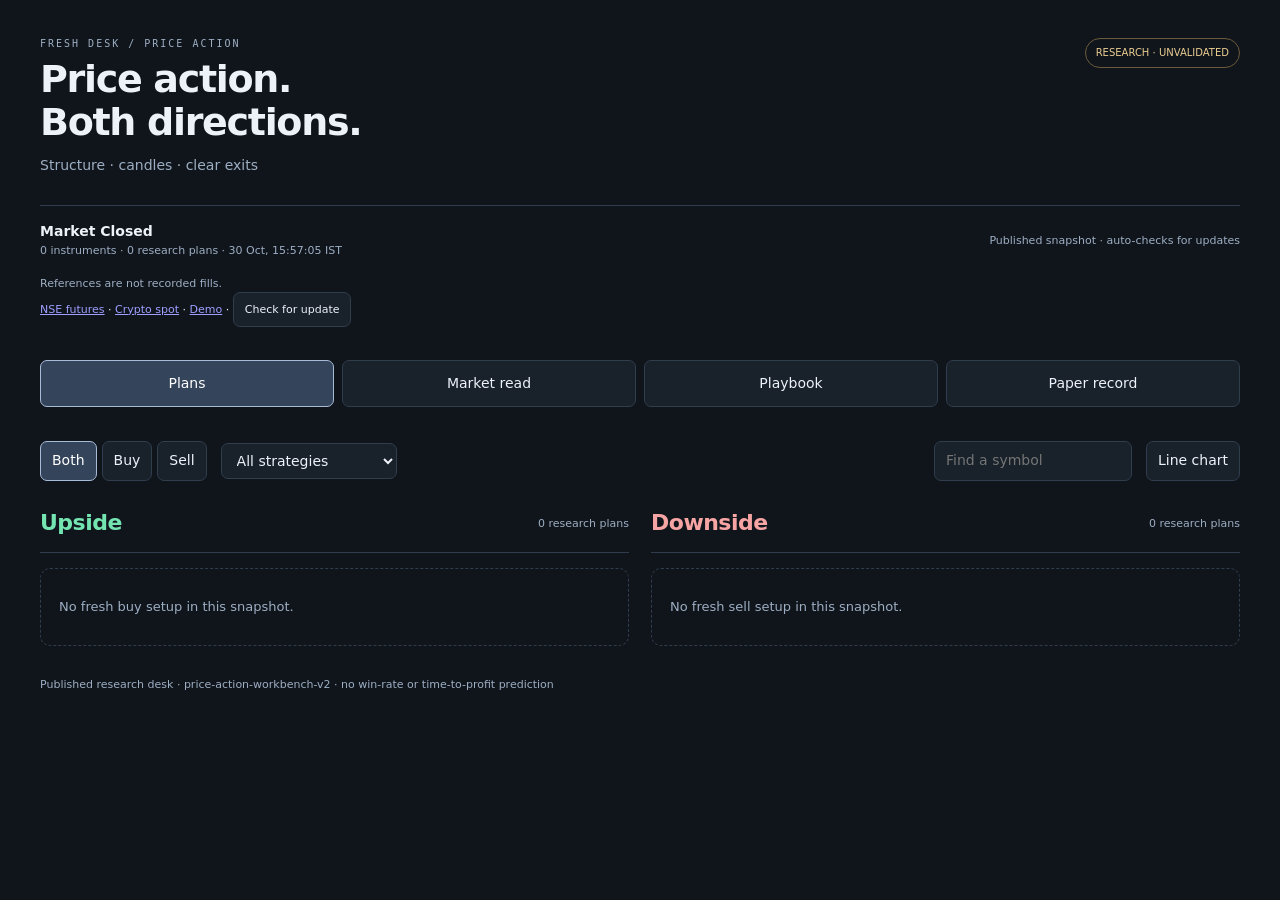
==== commit a361e8d3: "fresh: publish research desk" ====
--- a/fresh/index.html
+++ b/fresh/index.html
@@ -1,46 +1,13 @@
 <!doctype html><html lang="en"><head><meta charset="utf-8"/><meta name="viewport" content="width=device-width,initial-scale=1"/><title>Fresh Desk · Price action</title><link rel="stylesheet" href="./app.css"/></head><body><main>
     <header><div><p class="eyebrow">FRESH DESK / PRICE ACTION</p><h1>Price action.<br/>Both directions.</h1><p class="muted">Structure · candles · clear exits</p></div><span class="badge">RESEARCH · UNVALIDATED</span></header>
     
-    <div class="status-bar"><div><b id="state">partial scan</b><p class="small muted">54 instruments · 3 research plans · 30 Oct, 14:09:18 IST</p></div><span class="small muted">Published snapshot · auto-checks for updates</span></div>
-    <p class="small muted" id="job" aria-live="polite">ADANIPOWER: ANGEL_HTTP_403 · APLAPOLLO: ANGEL_HTTP_403 · COROMANDEL: ANGEL_HTTP_403 · CUMMINSIND: ANGEL_HTTP_403 · ENRIN: ANGEL_HTTP_403 · HDFCAMC: ANGEL_HTTP_403 · ICICIGI: ANGEL_HTTP_403 · INDHOTEL: ANGEL_HTTP_403 · INDUSINDBK: ANGEL_HTTP_403 · LICHSGFIN: ANGEL_HTTP_403 · MOTILALOFS: ANGEL_HTTP_403 · OFSS: ANGEL_HTTP_403 · PAGEIND: ANGEL_HTTP_403 · PGEL: ANGEL_HTTP_403 · PNB: ANGEL_HTTP_403 · RADICO: ANGEL_HTTP_403 · SBICARD: ANGEL_HTTP_403 · TORNTPHARM: ANGEL_HTTP_403 · UJJIVANSFB: ANGEL_HTTP_403 · UNITDSPR: ANGEL_HTTP_403 · UPL: ANGEL_HTTP_403 · NIFTYNXT50: ANGEL_HTTP_403 · AXISBANK: ANGEL_HTTP_403 · DMART: ANGEL_HTTP_403 · ICICIBANK: ANGEL_HTTP_403 · LUPIN: ANGEL_HTTP_403 · M&amp;M: ANGEL_HTTP_403 · MAHABANK: ANGEL_HTTP_403 · MANAPPURAM: ANGEL_HTTP_403 · MAXHEALTH: ANGEL_HTTP_403 · BPCL: ANGEL_HTTP_403 · COCHINSHIP: ANGEL_HTTP_403 · ETERNAL: ANGEL_HTTP_403 · INDIANB: ANGEL_HTTP_403 · ITC: ANGEL_HTTP_403 · JSWSTEEL: ANGEL_HTTP_403 · PETRONET: ANGEL_HTTP_403 · POWERGRID: ANGEL_HTTP_403 · RVNL: ANGEL_HTTP_403 · SUPREMEIND: ANGEL_HTTP_403 · TECHM: ANGEL_HTTP_403 · VEDL: ANGEL_HTTP_403 · 011NSETEST: ANGEL_HTTP_403 · 031NSETEST: ANGEL_HTTP_403 · 041NSETEST: ANGEL_HTTP_403 · 161NSETEST: ANGEL_HTTP_403 · BANDHANBNK: ANGEL_HTTP_403 · CAMS: ANGEL_HTTP_403 · CANBK: ANGEL_HTTP_403 · LAURUSLABS: ANGEL_HTTP_403 · MFSL: ANGEL_HTTP_403 · NMDC: ANGEL_HTTP_403 · ONGC: ANGEL_HTTP_403 · SAIL: ANGEL_HTTP_403 · SUZLON: ANGEL_HTTP_403 · VMM: ANGEL_HTTP_403 · APOLLOHOSP: ANGEL_HTTP_403 · BIOCON: ANGEL_HTTP_403 · BSE: ANGEL_HTTP_403 · CIPLA: ANGEL_HTTP_403 · GRASIM: ANGEL_HTTP_403 · HINDALCO: ANGEL_HTTP_403 · INOXWIND: ANGEL_HTTP_403 · OIL: ANGEL_HTTP_403 · PFC: ANGEL_HTTP_403 · POLICYBZR: ANGEL_HTTP_403 · POLYCAB: ANGEL_HTTP_403 · SONACOMS: ANGEL_HTTP_403 · ANGELONE: ANGEL_HTTP_403 · BAJAJ-AUTO: ANGEL_HTTP_403 · IOC: ANGEL_HTTP_403 · JSWENERGY: ANGEL_HTTP_403 · KAYNES: ANGEL_HTTP_403 · MPHASIS: ANGEL_HTTP_403 · RBLBANK: ANGEL_HTTP_403 · SHREECEM: ANGEL_HTTP_403 · SIEMENS: ANGEL_HTTP_403 · ULTRACEMCO: ANGEL_HTTP_403 · 091NSETEST: ANGEL_HTTP_403 · 101NSETEST: ANGEL_HTTP_403 · 121NSETEST: ANGEL_HTTP_403 · 151NSETEST: ANGEL_HTTP_403 · NIFTYFPI: ANGEL_HTTP_403 · BAJAJFINSV: ANGEL_HTTP_403 · BHARTIARTL: ANGEL_HTTP_403 · COFORGE: ANGEL_HTTP_403 · CROMPTON: ANGEL_HTTP_403 · DATAPATTNS: ANGEL_HTTP_403 · FORCEMOT: ANGEL_HTTP_403 · GODREJCP: ANGEL_HTTP_403 · GVT&amp;D: ANGEL_HTTP_403 · HAVELLS: ANGEL_HTTP_403 · HEROMOTOCO: ANGEL_HTTP_403 · INFY: ANGEL_HTTP_403 · JIOFIN: ANGEL_HTTP_403 · LTF: ANGEL_HTTP_403 · NAM-INDIA: ANGEL_HTTP_403 · NATIONALUM: ANGEL_HTTP_403 · RECLTD: ANGEL_HTTP_403 · RELIANCE: ANGEL_HTTP_403 · SYRMA: ANGEL_HTTP_403 · TATAPOWER: ANGEL_HTTP_403 · TIINDIA: ANGEL_HTTP_403 · TVSMOTOR: ANGEL_HTTP_403 · UNOMINDA: ANGEL_HTTP_403 · ADANIENSOL: ANGEL_HTTP_403 · ALKEM: ANGEL_HTTP_403 · BRITANNIA: ANGEL_HTTP_403 · CDSL: ANGEL_HTTP_403 · MARUTI: ANGEL_HTTP_403 · NBCC: ANGEL_HTTP_403 · POWERINDIA: ANGEL_HTTP_403 · TATAELXSI: ANGEL_HTTP_403 · 021NSETEST: ANGEL_HTTP_403 · 061NSETEST: ANGEL_HTTP_403 · 081NSETEST: ANGEL_HTTP_403 · MIDCPNIFTY: ANGEL_HTTP_403 · ABCAPITAL: ANGEL_HTTP_403 · BAJFINANCE: ANGEL_HTTP_403 · BANKBARODA: ANGEL_HTTP_403 · KFINTECH: ANGEL_HTTP_403 · MAZDOCK: ANGEL_HTTP_403 · NESTLEIND: ANGEL_HTTP_403 · WAAREEENER: ANGEL_HTTP_403 · 171NSETEST: ANGEL_HTTP_403 · BANKNIFTY: ANGEL_HTTP_403 · HINDUNILVR: ANGEL_HTTP_403 · ICICILIFE: ANGEL_HTTP_403 · IDEA: ANGEL_HTTP_403 · KALYANKJIL: ANGEL_HTTP_403 · NAVINFLUOR: ANGEL_HTTP_403 · NTPC: ANGEL_HTTP_403 · PAYTM: ANGEL_HTTP_403 · PHOENIXLTD: ANGEL_HTTP_403 · PREMIERENE: ANGEL_HTTP_403 · SHRIRAMFIN: ANGEL_HTTP_403 · SOLARINDS: ANGEL_HTTP_403 · SRF: ANGEL_HTTP_403 · TATACONSUM: ANGEL_HTTP_403 · TMPV: ANGEL_HTTP_403 · 071NSETEST: ANGEL_HTTP_403 · 111NSETEST: ANGEL_HTTP_403 · BDL: ANGEL_HTTP_403 · BHEL: ANGEL_HTTP_403 · BOSCHLTD: ANGEL_HTTP_403 · CGPOWER: ANGEL_HTTP_403 · CONCOR: ANGEL_HTTP_403 · CUB: ANGEL_HTTP_403 · EICHERMOT: ANGEL_HTTP_403 · HDFCLIFE: ANGEL_HTTP_403 · LICI: ANGEL_HTTP_403 · MUTHOOTFIN: ANGEL_HTTP_403 · PERSISTENT: ANGEL_HTTP_403 · PIIND: ANGEL_HTTP_403 · TITAN: ANGEL_HTTP_403 · ZYDUSLIFE: ANGEL_HTTP_403 · FINNIFTY: ANGEL_HTTP_403 · ASHOKLEY: ANGEL_HTTP_403 · GMRAIRPORT: ANGEL_HTTP_403 · LODHA: ANGEL_HTTP_403 · SWIGGY: ANGEL_HTTP_403 · BHARATFORG: ANGEL_HTTP_403 · SUNPHARMA: ANGEL_HTTP_403 · TATASTEEL: ANGEL_HTTP_403 · ADANIGREEN: ANGEL_HTTP_403 · DLF: ANGEL_HTTP_403 · SBIN: ANGEL_HTTP_403 · ATHERENERG: ANGEL_HTTP_403 · CHOLAFIN: ANGEL_HTTP_403 · DELHIVERY: ANGEL_HTTP_403 · GODFRYPHLP: ANGEL_HTTP_403 · PRESTIGE: ANGEL_HTTP_403 · DRREDDY: ANGEL_HTTP_403 · VOLTAS: ANGEL_HTTP_403 · WIPRO: ANGEL_HTTP_403 · DIVISLAB: ANGEL_HTTP_403 · HINDPETRO: ANGEL_HTTP_403 · PIDILITIND: ANGEL_HTTP_403 · JUBLFOOD: ANGEL_HTTP_403 · NHPC: ANGEL_HTTP_403 · NYKAA: ANGEL_HTTP_403 · MANKIND: ANGEL_HTTP_403 · OBEROIRLTY: ANGEL_HTTP_403 · IREDA: ANGEL_HTTP_403 · 131NSETEST: ANGEL_HTTP_403 · 181NSETEST: ANGEL_HTTP_403 · FEDERALBNK: ANGEL_HTTP_403 · GAIL: ANGEL_HTTP_403</p>
+    <div class="status-bar"><div><b id="state">market closed</b><p class="small muted">0 instruments · 0 research plans · 30 Oct, 15:57:05 IST</p></div><span class="small muted">Published snapshot · auto-checks for updates</span></div>
+    <p class="small muted" id="job" aria-live="polite">References are not recorded fills.</p>
     <p class="small"><a href="./">NSE futures</a> · <a href="./crypto/">Crypto spot</a> · <a href="./demo/">Demo</a> · <button id="reload-snapshot">Check for update</button></p>
     <nav class="tabs" aria-label="Workspace"><button data-tab="plans" aria-selected="true">Plans</button><button data-tab="market" aria-selected="false">Market read</button><button data-tab="playbook" aria-selected="false">Playbook</button><button data-tab="paper" aria-selected="false">Paper record</button></nav>
-    <section class="workspace" id="plans"><div class="filters"><div class="directions"><button data-filter="ALL" aria-pressed="true">Both</button><button data-filter="BUY" aria-pressed="false">Buy</button><button data-filter="SELL" aria-pressed="false">Sell</button></div><select id="family" aria-label="Strategy family"><option value="ALL">All strategies</option><option value="TREND_PULLBACK">Trend pullback</option><option value="STRUCTURE_BREAKOUT">Structure breakout</option><option value="FAILED_BREAKOUT">Failed breakout</option><option value="RANGE_BOUNCE">Range bounce</option></select><input id="search" type="search" placeholder="Find a symbol" aria-label="Find a symbol"/><button id="chart-type" aria-pressed="false">Line chart</button></div><div class="lanes"><section class="lane" data-side="BUY"><div class="lane-title"><h2 class="up">Upside</h2><span>2 research plans</span></div><article class="plan" data-symbol="BEL" data-side="BUY" data-family="FAILED_BREAKOUT" data-market="NSE_FUTURES" data-until="2026-10-30T08:40:00.000Z" data-plan="{&quot;side&quot;:&quot;BUY&quot;,&quot;entry&quot;:369.7,&quot;stop&quot;:369.2,&quot;target&quot;:372.9,&quot;goalTarget&quot;:380.8,&quot;tickSize&quot;:0.05,&quot;quantity&quot;:20,&quot;riskPct&quot;:0.1352447930754666,&quot;rewardRisk&quot;:6.399999999999977,&quot;riskAmount&quot;:10,&quot;costs&quot;:&quot;UNKNOWN&quot;,&quot;id&quot;:&quot;price-action-workbench-v2~NSE_FUTURES|BEL|2026-11-23~FAILED_BREAKOUT~BUY~1793349300000&quot;,&quot;setups&quot;:[&quot;FAILED_BREAKOUT&quot;],&quot;family&quot;:&quot;FAILED_BREAKOUT&quot;,&quot;symbol&quot;:&quot;BEL&quot;,&quot;expiry&quot;:&quot;2026-11-23&quot;,&quot;instrumentId&quot;:&quot;NSE_FUTURES|BEL|2026-11-23&quot;,&quot;market&quot;:&quot;NSE_FUTURES&quot;,&quot;currency&quot;:&quot;INR&quot;,&quot;canShort&quot;:true,&quot;minQuantity&quot;:20,&quot;quantityStep&quot;:1,&quot;explanation&quot;:&quot;The prior candle breaks a range and returns inside; the next completed candle confirms failure. Stop sits beyond the failed excursion.&quot;,&quot;targetBasis&quot;:&quot;STRUCTURAL_TARGET&quot;,&quot;status&quot;:&quot;UNVALIDATED_RESEARCH&quot;,&quot;quoteAt&quot;:&quot;2026-10-30T08:38:21.000Z&quot;,&quot;signalAt&quot;:&quot;2026-10-30T08:35:00.000Z&quot;,&quot;validUntil&quot;:&quot;2026-10-30T08:40:00.000Z&quot;,&quot;reviewAt&quot;:&quot;2026-10-30T15:25:00+05:30&quot;,&quot;exitBy&quot;:&quot;2026-11-23T15:25:00+05:30&quot;,&quot;intervalMinutes&quot;:5,&quot;entryBasis&quot;:&quot;OBSERVED_ASK_REFERENCE&quot;}">
-    <div class="card-top"><span class="family">Failed breakout</span><b class="up">BUY / LONG</b></div>
-    <h3>BEL</h3><p class="muted small">nse futures · INR · 2026-11-23 · 5 min</p>
-    <dl class="levels"><div><dt>Entry reference</dt><dd>₹369.70</dd></div><div><dt>Stop-loss</dt><dd class="down">₹369.20</dd></div><div><dt>Structure target</dt><dd class="up">₹372.90</dd></div></dl>
-    <div class="metrics"><span>6.40R available</span><span>0.14% price risk</span><span>downtrend</span></div>
-    <svg class="chart" viewBox="0 0 380 180" role="img" aria-label="BEL completed candles with entry, stop and target"><g class="candle-plot"><g stroke="#f7a4a4" fill="#f7a4a4"><line x1="12.53448275862069" y1="25.29411764705904" x2="12.53448275862069" y2="155"/><rect x="10.887068965517242" y="27.94117647058806" width="3.2948275862068965" height="119.11764705882388"/></g><g stroke="#74e4b1" fill="#74e4b1"><line x1="17.603448275862068" y1="103.82352941176495" x2="17.603448275862068" y2="154.11764705882334"/><rect x="15.95603448275862" y="119.70588235294107" width="3.2948275862068965" height="30.88235294117655"/></g><g stroke="#f7a4a4" fill="#f7a4a4"><line x1="22.67241379310345" y1="116.17647058823539" x2="22.67241379310345" y2="147.05882352941194"/><rect x="21.025" y="120.58823529411774" width="3.2948275862068965" height="7.058823529411399"/></g><g stroke="#74e4b1" fill="#74e4b1"><line x1="27.741379310344826" y1="109.11764705882399" x2="27.741379310344826" y2="132.94117647058818"/><rect x="26.093965517241376" y="121.47058823529443" width="3.2948275862068965" height="7.941176470588061"/></g><g stroke="#74e4b1" fill="#74e4b1"><line x1="32.810344827586206" y1="102.94117647058827" x2="32.810344827586206" y2="120.58823529411774"/><rect x="31.162931034482757" y="107.35294117647064" width="3.2948275862068965" height="13.2352941176471"/></g><g stroke="#f7a4a4" fill="#f7a4a4"><line x1="37.87931034482759" y1="102.0588235294116" x2="37.87931034482759" y2="124.11764705882344"/><rect x="36.23189655172414" y="104.70588235294164" width="3.2948275862068965" height="19.411764705881794"/></g><g stroke="#f7a4a4" fill="#f7a4a4"><line x1="42.94827586206896" y1="117.94117647058873" x2="42.94827586206896" y2="125.00000000000011"/><rect x="41.300862068965515" y="122.35294117647109" width="3.2948275862068965" height="1.7647058823523452"/></g><g stroke="#74e4b1" fill="#74e4b1"><line x1="48.01724137931034" y1="106.47058823529397" x2="48.01724137931034" y2="125.00000000000011"/><rect x="46.369827586206895" y="116.17647058823539" width="3.2948275862068965" height="8.823529411764724"/></g><g stroke="#74e4b1" fill="#74e4b1"><line x1="53.08620689655172" y1="87.94117647058783" x2="53.08620689655172" y2="119.70588235294107"/><rect x="51.438793103448276" y="93.23529411764687" width="3.2948275862068965" height="24.705882352941856"/></g><g stroke="#74e4b1" fill="#74e4b1"><line x1="58.1551724137931" y1="87.05882352941217" x2="58.1551724137931" y2="102.94117647058827"/><rect x="56.50775862068966" y="93.23529411764687" width="3.2948275862068965" height="1"/></g><g stroke="#f7a4a4" fill="#f7a4a4"><line x1="63.22413793103448" y1="91.47058823529453" x2="63.22413793103448" y2="118.8235294117644"/><rect x="61.57672413793103" y="91.47058823529453" width="3.2948275862068965" height="22.941176470587507"/></g><g stroke="#74e4b1" fill="#74e4b1"><line x1="68.29310344827586" y1="94.11764705882355" x2="68.29310344827586" y2="125.00000000000011"/><rect x="66.6456896551724" y="97.64705882352925" width="3.2948275862068965" height="17.64705882352945"/></g><g stroke="#f7a4a4" fill="#f7a4a4"><line x1="73.36206896551724" y1="102.94117647058827" x2="73.36206896551724" y2="123.23529411764676"/><rect x="71.71465517241379" y="103.82352941176495" width="3.2948275862068965" height="11.470588235293746"/></g><g stroke="#f7a4a4" fill="#f7a4a4"><line x1="78.43103448275862" y1="111.76470588235301" x2="78.43103448275862" y2="123.23529411764676"/><rect x="76.78362068965517" y="115.2941176470587" width="3.2948275862068965" height="4.411764705882376"/></g><g stroke="#74e4b1" fill="#74e4b1"><line x1="83.5" y1="104.70588235294164" x2="83.5" y2="117.94117647058873"/><rect x="81.85258620689655" y="114.41176470588204" width="3.2948275862068965" height="3.529411764706694"/></g><g stroke="#f7a4a4" fill="#f7a4a4"><line x1="88.56896551724138" y1="112.64705882352969" x2="88.56896551724138" y2="123.23529411764676"/><rect x="86.92155172413793" y="112.64705882352969" width="3.2948275862068965" height="7.941176470588047"/></g><g stroke="#74e4b1" fill="#74e4b1"><line x1="93.63793103448275" y1="102.94117647058827" x2="93.63793103448275" y2="118.8235294117644"/><rect x="91.9905172413793" y="109.99999999999966" width="3.2948275862068965" height="8.823529411764738"/></g><g stroke="#74e4b1" fill="#74e4b1"><line x1="98.70689655172413" y1="95.00000000000023" x2="98.70689655172413" y2="112.64705882352969"/><rect x="97.05948275862067" y="98.52941176470591" width="3.2948275862068965" height="13.2352941176471"/></g><g stroke="#f7a4a4" fill="#f7a4a4"><line x1="103.77586206896551" y1="92.35294117647021" x2="103.77586206896551" y2="109.11764705882399"/><rect x="102.12844827586206" y="97.64705882352925" width="3.2948275862068965" height="10.588235294118078"/></g><g stroke="#74e4b1" fill="#74e4b1"><line x1="108.84482758620689" y1="102.0588235294116" x2="108.84482758620689" y2="111.76470588235301"/><rect x="107.19741379310344" y="102.0588235294116" width="3.2948275862068965" height="8.823529411764753"/></g><g stroke="#f7a4a4" fill="#f7a4a4"><line x1="113.91379310344827" y1="95.00000000000023" x2="113.91379310344827" y2="116.17647058823539"/><rect x="112.26637931034482" y="98.52941176470591" width="3.2948275862068965" height="17.647058823529477"/></g><g stroke="#74e4b1" fill="#74e4b1"><line x1="118.98275862068965" y1="80.88235294117645" x2="118.98275862068965" y2="118.8235294117644"/><rect x="117.3353448275862" y="80.88235294117645" width="3.2948275862068965" height="35.29411764705894"/></g><g stroke="#74e4b1" fill="#74e4b1"><line x1="124.05172413793103" y1="65.00000000000034" x2="124.05172413793103" y2="92.35294117647021"/><rect x="122.40431034482758" y="72.05882352941171" width="3.2948275862068965" height="15.000000000000455"/></g><g stroke="#74e4b1" fill="#74e4b1"><line x1="129.1206896551724" y1="56.1764705882356" x2="129.1206896551724" y2="77.35294117647076"/><rect x="127.47327586206896" y="57.94117647058795" width="3.2948275862068965" height="18.52941176470614"/></g><g stroke="#f7a4a4" fill="#f7a4a4"><line x1="134.18965517241378" y1="66.76470588235269" x2="134.18965517241378" y2="81.76470588235313"/><rect x="132.54224137931033" y="66.76470588235269" width="3.2948275862068965" height="10.588235294118078"/></g><g stroke="#74e4b1" fill="#74e4b1"><line x1="139.25862068965517" y1="68.52941176470603" x2="139.25862068965517" y2="81.76470588235313"/><rect x="137.61120689655172" y="71.17647058823505" width="3.2948275862068965" height="5.294117647059039"/></g><g stroke="#f7a4a4" fill="#f7a4a4"><line x1="144.32758620689654" y1="69.4117647058827" x2="144.32758620689654" y2="84.41176470588213"/><rect x="142.6801724137931" y="72.94117647058839" width="3.2948275862068965" height="1"/></g><g stroke="#74e4b1" fill="#74e4b1"><line x1="149.39655172413794" y1="63.23529411764699" x2="149.39655172413794" y2="75.58823529411741"/><rect x="147.74913793103448" y="63.23529411764699" width="3.2948275862068965" height="12.352941176470424"/></g><g stroke="#74e4b1" fill="#74e4b1"><line x1="154.4655172413793" y1="30.58823529411707" x2="154.4655172413793" y2="72.94117647058839"/><rect x="152.81810344827585" y="46.4705882352942" width="3.2948275862068965" height="17.647058823529463"/></g><g stroke="#f7a4a4" fill="#f7a4a4"><line x1="159.53448275862067" y1="30.58823529411707" x2="159.53448275862067" y2="55.294117647058926"/><rect x="157.88706896551722" y="46.4705882352942" width="3.2948275862068965" height="6.176470588234707"/></g><g stroke="#74e4b1" fill="#74e4b1"><line x1="164.60344827586206" y1="37.64705882352946" x2="164.60344827586206" y2="52.64705882352891"/><rect x="162.9560344827586" y="43.82352941176417" width="3.2948275862068965" height="8.823529411764738"/></g><g stroke="#74e4b1" fill="#74e4b1"><line x1="169.67241379310343" y1="30.58823529411707" x2="169.67241379310343" y2="53.529411764705586"/><rect x="168.02499999999998" y="35.88235294117611" width="3.2948275862068965" height="12.352941176470424"/></g><g stroke="#74e4b1" fill="#74e4b1"><line x1="174.74137931034483" y1="27.058823529411384" x2="174.74137931034483" y2="36.764705882352786"/><rect x="173.09396551724137" y="28.82352941176474" width="3.2948275862068965" height="7.941176470588047"/></g><g stroke="#f7a4a4" fill="#f7a4a4"><line x1="179.8103448275862" y1="30.58823529411707" x2="179.8103448275862" y2="47.352941176470864"/><rect x="178.16293103448274" y="30.58823529411707" width="3.2948275862068965" height="12.352941176471433"/></g><g stroke="#f7a4a4" fill="#f7a4a4"><line x1="184.8793103448276" y1="37.64705882352946" x2="184.8793103448276" y2="57.05882352941127"/><rect x="183.23189655172413" y="43.82352941176417" width="3.2948275862068965" height="13.2352941176471"/></g><g stroke="#f7a4a4" fill="#f7a4a4"><line x1="189.94827586206895" y1="57.94117647058795" x2="189.94827586206895" y2="79.11764705882311"/><rect x="188.3008620689655" y="58.823529411764625" width="3.2948275862068965" height="11.470588235293746"/></g><g stroke="#74e4b1" fill="#74e4b1"><line x1="195.01724137931032" y1="63.23529411764699" x2="195.01724137931032" y2="80.88235294117645"/><rect x="193.36982758620687" y="65.88235294117601" width="3.2948275862068965" height="9.705882352941401"/></g><g stroke="#74e4b1" fill="#74e4b1"><line x1="200.08620689655172" y1="57.94117647058795" x2="200.08620689655172" y2="72.94117647058839"/><rect x="198.43879310344826" y="62.352941176470324" width="3.2948275862068965" height="1"/></g><g stroke="#f7a4a4" fill="#f7a4a4"><line x1="205.15517241379308" y1="57.05882352941127" x2="205.15517241379308" y2="67.64705882352935"/><rect x="203.50775862068963" y="59.70588235294129" width="3.2948275862068965" height="5.294117647059053"/></g><g stroke="#74e4b1" fill="#74e4b1"><line x1="210.22413793103448" y1="43.82352941176417" x2="210.22413793103448" y2="66.76470588235269"/><rect x="208.57672413793102" y="43.82352941176417" width="3.2948275862068965" height="18.529411764706154"/></g><g stroke="#f7a4a4" fill="#f7a4a4"><line x1="215.29310344827584" y1="38.529411764706126" x2="215.29310344827584" y2="52.64705882352891"/><rect x="213.6456896551724" y="42.9411764705885" width="3.2948275862068965" height="9.705882352940407"/></g><g stroke="#74e4b1" fill="#74e4b1"><line x1="220.36206896551724" y1="40.294117647058485" x2="220.36206896551724" y2="47.352941176470864"/><rect x="218.71465517241379" y="43.82352941176417" width="3.2948275862068965" height="2.647058823530031"/></g><g stroke="#f7a4a4" fill="#f7a4a4"><line x1="225.4310344827586" y1="36.764705882352786" x2="225.4310344827586" y2="48.23529411764653"/><rect x="223.78362068965515" y="43.82352941176417" width="3.2948275862068965" height="4.411764705882362"/></g><g stroke="#74e4b1" fill="#74e4b1"><line x1="230.5" y1="42.05882352941184" x2="230.5" y2="48.23529411764653"/><rect x="228.85258620689655" y="43.82352941176417" width="3.2948275862068965" height="4.411764705882362"/></g><g stroke="#74e4b1" fill="#74e4b1"><line x1="235.56896551724137" y1="20" x2="235.56896551724137" y2="46.4705882352942"/><rect x="233.9215517241379" y="31.470588235293746" width="3.2948275862068965" height="15.000000000000455"/></g><g stroke="#f7a4a4" fill="#f7a4a4"><line x1="240.63793103448273" y1="25.29411764705904" x2="240.63793103448273" y2="35.88235294117611"/><rect x="238.99051724137928" y="31.470588235293746" width="3.2948275862068965" height="2.647058823530031"/></g><g stroke="#f7a4a4" fill="#f7a4a4"><line x1="245.70689655172413" y1="34.99999999999943" x2="245.70689655172413" y2="49.999999999999886"/><rect x="244.05948275862067" y="34.99999999999943" width="3.2948275862068965" height="11.47058823529477"/></g><g stroke="#74e4b1" fill="#74e4b1"><line x1="250.7758620689655" y1="35.88235294117611" x2="250.7758620689655" y2="56.1764705882356"/><rect x="249.12844827586204" y="36.764705882352786" width="3.2948275862068965" height="10.588235294118078"/></g><g stroke="#74e4b1" fill="#74e4b1"><line x1="255.8448275862069" y1="36.764705882352786" x2="255.8448275862069" y2="42.9411764705885"/><rect x="254.19741379310344" y="39.41176470588181" width="3.2948275862068965" height="1"/></g><g stroke="#74e4b1" fill="#74e4b1"><line x1="260.91379310344826" y1="32.352941176470424" x2="260.91379310344826" y2="43.82352941176417"/><rect x="259.2663793103448" y="39.41176470588181" width="3.2948275862068965" height="2.647058823530031"/></g><g stroke="#f7a4a4" fill="#f7a4a4"><line x1="265.98275862068965" y1="41.17647058823516" x2="265.98275862068965" y2="65.00000000000034"/><rect x="264.3353448275862" y="41.17647058823516" width="3.2948275862068965" height="22.058823529411825"/></g><g stroke="#74e4b1" fill="#74e4b1"><line x1="271.05172413793105" y1="43.82352941176417" x2="271.05172413793105" y2="69.4117647058827"/><rect x="269.4043103448276" y="49.999999999999886" width="3.2948275862068965" height="11.47058823529376"/></g><g stroke="#74e4b1" fill="#74e4b1"><line x1="276.1206896551724" y1="37.64705882352946" x2="276.1206896551724" y2="50.88235294117655"/><rect x="274.47327586206893" y="40.294117647058485" width="3.2948275862068965" height="10.588235294118064"/></g><g stroke="#f7a4a4" fill="#f7a4a4"><line x1="281.1896551724138" y1="43.82352941176417" x2="281.1896551724138" y2="66.76470588235269"/><rect x="279.5422413793103" y="45.588235294117524" width="3.2948275862068965" height="12.352941176470424"/></g><g stroke="#74e4b1" fill="#74e4b1"><line x1="286.2586206896552" y1="57.94117647058795" x2="286.2586206896552" y2="79.99999999999977"/><rect x="284.6112068965517" y="60.588235294117965" width="3.2948275862068965" height="1"/></g><g stroke="#f7a4a4" fill="#f7a4a4"><line x1="291.3275862068965" y1="57.94117647058795" x2="291.3275862068965" y2="74.70588235294075"/><rect x="289.68017241379306" y="61.47058823529365" width="3.2948275862068965" height="13.2352941176471"/></g><g stroke="#74e4b1" fill="#74e4b1"><line x1="296.3965517241379" y1="72.05882352941171" x2="296.3965517241379" y2="85.29411764705881"/><rect x="294.74913793103445" y="72.05882352941171" width="3.2948275862068965" height="7.058823529411399"/></g><g stroke="#74e4b1" fill="#74e4b1"><line x1="301.4655172413793" y1="69.4117647058827" x2="301.4655172413793" y2="78.23529411764744"/><rect x="299.81810344827585" y="71.17647058823505" width="3.2948275862068965" height="2.647058823530017"/></g></g><polyline class="line-plot" hidden fill="none" stroke="#a7c4ff" stroke-width="1.6" points="12.53448275862069,147.05882352941194 17.603448275862068,119.70588235294107 22.67241379310345,127.64705882352914 27.741379310344826,121.47058823529443 32.810344827586206,107.35294117647064 37.87931034482759,124.11764705882344 42.94827586206896,124.11764705882344 48.01724137931034,116.17647058823539 53.08620689655172,93.23529411764687 58.1551724137931,93.23529411764687 63.22413793103448,114.41176470588204 68.29310344827586,97.64705882352925 73.36206896551724,115.2941176470587 78.43103448275862,119.70588235294107 83.5,114.41176470588204 88.56896551724138,120.58823529411774 93.63793103448275,109.99999999999966 98.70689655172413,98.52941176470591 103.77586206896551,108.23529411764733 108.84482758620689,102.0588235294116 113.91379310344827,116.17647058823539 118.98275862068965,80.88235294117645 124.05172413793103,72.05882352941171 129.1206896551724,57.94117647058795 134.18965517241378,77.35294117647076 139.25862068965517,71.17647058823505 144.32758620689654,73.82352941176507 149.39655172413794,63.23529411764699 154.4655172413793,46.4705882352942 159.53448275862067,52.64705882352891 164.60344827586206,43.82352941176417 169.67241379310343,35.88235294117611 174.74137931034483,28.82352941176474 179.8103448275862,42.9411764705885 184.8793103448276,57.05882352941127 189.94827586206895,70.29411764705837 195.01724137931032,65.88235294117601 200.08620689655172,62.352941176470324 205.15517241379308,65.00000000000034 210.22413793103448,43.82352941176417 215.29310344827584,52.64705882352891 220.36206896551724,43.82352941176417 225.4310344827586,48.23529411764653 230.5,43.82352941176417 235.56896551724137,31.470588235293746 240.63793103448273,34.11764705882378 245.70689655172413,46.4705882352942 250.7758620689655,36.764705882352786 255.8448275862069,39.41176470588181 260.91379310344826,39.41176470588181 265.98275862068965,63.23529411764699 271.05172413793105,49.999999999999886 276.1206896551724,40.294117647058485 281.1896551724138,57.94117647058795 286.2586206896552,60.588235294117965 291.3275862068965,74.70588235294075 296.3965517241379,72.05882352941171 301.4655172413793,71.17647058823505"/><line x1="7" x2="307" y1="77.35294117647076" y2="77.35294117647076" stroke="#bfcce2" stroke-dasharray="3 4" opacity=".6"/><text x="313" y="80.35294117647076" fill="#bfcce2" font-size="9">Entry</text><line x1="7" x2="307" y1="86.17647058823549" y2="86.17647058823549" stroke="#f7a4a4" stroke-dasharray="3 4" opacity=".6"/><text x="313" y="89.17647058823549" fill="#f7a4a4" font-size="9">Stop</text><line x1="7" x2="307" y1="20.88235294117669" y2="20.88235294117669" stroke="#74e4b1" stroke-dasharray="3 4" opacity=".6"/><text x="313" y="23.88235294117669" fill="#74e4b1" font-size="9">Target</text><text x="8" y="176" fill="#8e9cb0" font-size="8">09:15</text><text x="258" y="176" fill="#8e9cb0" font-size="8">14:00</text></svg><div class="facts"><span>Support ₹369.25</span><span>Resistance ₹372.95</span></div>
-    <p class="small muted">bullish candle · 0.59× volume</p>
-    <details><summary>Why this setup?</summary><p>The prior candle breaks a range and returns inside; the next completed candle confirms failure. Stop sits beyond the failed excursion.</p><p class="small">Target comes from the price structure. The separate 3% reference is ₹380.80. Neither is a predicted outcome.</p></details>
-    <details class="fill-details"><summary>My fill and paper entry</summary><div class="inputs"><label>Entry price<input class="fill" type="number" min="0" step="0.05" inputmode="decimal" value="369.7"/></label><label>Quantity<input class="quantity" type="number" min="0" step="any" inputmode="decimal" value="20"/></label></div><output aria-live="polite">Enter a fill to check the stop and target.</output><button class="record">Record paper entry</button></details>
-    <p class="small clock">Quote 30 Oct, 14:08:21 IST · expires 30 Oct, 14:10:00 IST</p><p class="expiry-note" hidden>Reference expired · refresh before considering an entry</p>
-    <p class="small muted">Target or stop first · no minimum hold · exit by contract expiry · before unknown costs</p>
-  </article><article class="plan" data-symbol="NAUKRI" data-side="BUY" data-family="STRUCTURE_BREAKOUT" data-market="NSE_FUTURES" data-until="2026-10-30T08:40:00.000Z" data-plan="{&quot;side&quot;:&quot;BUY&quot;,&quot;entry&quot;:1196.8,&quot;stop&quot;:1189.8,&quot;target&quot;:1207.7,&quot;goalTarget&quot;:1232.8,&quot;tickSize&quot;:0.1,&quot;quantity&quot;:20,&quot;riskPct&quot;:0.5848930481283422,&quot;rewardRisk&quot;:1.55714285714287,&quot;riskAmount&quot;:140,&quot;costs&quot;:&quot;UNKNOWN&quot;,&quot;id&quot;:&quot;price-action-workbench-v2~NSE_FUTURES|NAUKRI|2026-11-23~STRUCTURE_BREAKOUT~BUY~1793349300000&quot;,&quot;setups&quot;:[&quot;STRUCTURE_BREAKOUT&quot;],&quot;family&quot;:&quot;STRUCTURE_BREAKOUT&quot;,&quot;symbol&quot;:&quot;NAUKRI&quot;,&quot;expiry&quot;:&quot;2026-11-23&quot;,&quot;instrumentId&quot;:&quot;NSE_FUTURES|NAUKRI|2026-11-23&quot;,&quot;market&quot;:&quot;NSE_FUTURES&quot;,&quot;currency&quot;:&quot;INR&quot;,&quot;canShort&quot;:true,&quot;minQuantity&quot;:20,&quot;quantityStep&quot;:1,&quot;explanation&quot;:&quot;Completed candle crosses a prior boundary with increased activity; target projects the prior range, stop invalidates the breakout candle.&quot;,&quot;targetBasis&quot;:&quot;STRUCTURAL_TARGET&quot;,&quot;status&quot;:&quot;UNVALIDATED_RESEARCH&quot;,&quot;quoteAt&quot;:&quot;2026-10-30T08:38:27.000Z&quot;,&quot;signalAt&quot;:&quot;2026-10-30T08:35:00.000Z&quot;,&quot;validUntil&quot;:&quot;2026-10-30T08:40:00.000Z&quot;,&quot;reviewAt&quot;:&quot;2026-10-30T15:25:00+05:30&quot;,&quot;exitBy&quot;:&quot;2026-11-23T15:25:00+05:30&quot;,&quot;intervalMinutes&quot;:5,&quot;entryBasis&quot;:&quot;OBSERVED_ASK_REFERENCE&quot;}">
-    <div class="card-top"><span class="family">Structure breakout</span><b class="up">BUY / LONG</b></div>
-    <h3>NAUKRI</h3><p class="muted small">nse futures · INR · 2026-11-23 · 5 min</p>
-    <dl class="levels"><div><dt>Entry reference</dt><dd>₹1,196.80</dd></div><div><dt>Stop-loss</dt><dd class="down">₹1,189.80</dd></div><div><dt>Structure target</dt><dd class="up">₹1,207.70</dd></div></dl>
-    <div class="metrics"><span>1.56R available</span><span>0.58% price risk</span><span>range</span></div>
-    <svg class="chart" viewBox="0 0 380 180" role="img" aria-label="NAUKRI completed candles with entry, stop and target"><g class="candle-plot"><g stroke="#74e4b1" fill="#74e4b1"><line x1="12.53448275862069" y1="99.46202531645581" x2="12.53448275862069" y2="155"/><rect x="10.887068965517242" y="147.31012658227837" width="3.2948275862068965" height="7.689873417721628"/></g><g stroke="#f7a4a4" fill="#f7a4a4"><line x1="17.603448275862068" y1="131.64556962025307" x2="17.603448275862068" y2="142.7531645569622"/><rect x="15.95603448275862" y="141.89873417721483" width="3.2948275862068965" height="1"/></g><g stroke="#74e4b1" fill="#74e4b1"><line x1="22.67241379310345" y1="124.52531645569613" x2="22.67241379310345" y2="152.7215189873419"/><rect x="21.025" y="126.80379746835422" width="3.2948275862068965" height="17.658227848101376"/></g><g stroke="#74e4b1" fill="#74e4b1"><line x1="27.741379310344826" y1="109.71518987341756" x2="27.741379310344826" y2="130.5063291139237"/><rect x="26.093965517241376" y="115.69620253164578" width="3.2948275862068965" height="13.670886075949198"/></g><g stroke="#f7a4a4" fill="#f7a4a4"><line x1="32.810344827586206" y1="109.71518987341756" x2="32.810344827586206" y2="115.9810126582278"/><rect x="31.162931034482757" y="115.41139240506311" width="3.2948275862068965" height="1"/></g><g stroke="#f7a4a4" fill="#f7a4a4"><line x1="37.87931034482759" y1="117.97468354430387" x2="37.87931034482759" y2="132.78481012658244"/><rect x="36.23189655172414" y="123.95569620253144" width="3.2948275862068965" height="8.54430379746833"/></g><g stroke="#f7a4a4" fill="#f7a4a4"><line x1="42.94827586206896" y1="130.79113924050637" x2="42.94827586206896" y2="138.19620253164533"/><rect x="41.300862068965515" y="130.79113924050637" width="3.2948275862068965" height="5.126582278480896"/></g><g stroke="#f7a4a4" fill="#f7a4a4"><line x1="48.01724137931034" y1="129.36708860759498" x2="48.01724137931034" y2="137.0569620253166"/><rect x="46.369827586206895" y="132.49999999999977" width="3.2948275862068965" height="3.132911392405447"/></g><g stroke="#74e4b1" fill="#74e4b1"><line x1="53.08620689655172" y1="132.21518987341776" x2="53.08620689655172" y2="137.0569620253166"/><rect x="51.438793103448276" y="134.7784810126579" width="3.2948275862068965" height="1"/></g><g stroke="#74e4b1" fill="#74e4b1"><line x1="58.1551724137931" y1="125.37974683544283" x2="58.1551724137931" y2="137.62658227848067"/><rect x="56.50775862068966" y="129.0822784810123" width="3.2948275862068965" height="6.26582278481024"/></g><g stroke="#f7a4a4" fill="#f7a4a4"><line x1="63.22413793103448" y1="129.93670886075967" x2="63.22413793103448" y2="136.20253164556928"/><rect x="61.57672413793103" y="133.06962025316446" width="3.2948275862068965" height="1"/></g><g stroke="#74e4b1" fill="#74e4b1"><line x1="68.29310344827586" y1="127.65822784810092" x2="68.29310344827586" y2="137.0569620253166"/><rect x="66.6456896551724" y="129.36708860759498" width="3.2948275862068965" height="7.689873417721628"/></g><g stroke="#74e4b1" fill="#74e4b1"><line x1="73.36206896551724" y1="125.94936708860752" x2="73.36206896551724" y2="138.19620253164533"/><rect x="71.71465517241379" y="125.94936708860752" width="3.2948275862068965" height="3.987341772152149"/></g><g stroke="#f7a4a4" fill="#f7a4a4"><line x1="78.43103448275862" y1="127.08860759493689" x2="78.43103448275862" y2="138.481012658228"/><rect x="76.78362068965517" y="127.3734177215189" width="3.2948275862068965" height="11.107594936709091"/></g><g stroke="#74e4b1" fill="#74e4b1"><line x1="83.5" y1="123.38607594936676" x2="83.5" y2="135.34810126582255"/><rect x="81.85258620689655" y="125.09493670886081" width="3.2948275862068965" height="10.253164556961735"/></g><g stroke="#f7a4a4" fill="#f7a4a4"><line x1="88.56896551724138" y1="123.95569620253144" x2="88.56896551724138" y2="134.20886075949383"/><rect x="86.92155172413793" y="123.95569620253144" width="3.2948275862068965" height="10.253164556962389"/></g><g stroke="#74e4b1" fill="#74e4b1"><line x1="93.63793103448275" y1="123.67088607594943" x2="93.63793103448275" y2="132.49999999999977"/><rect x="91.9905172413793" y="127.08860759493689" width="3.2948275862068965" height="5.411392405062884"/></g><g stroke="#f7a4a4" fill="#f7a4a4"><line x1="98.70689655172413" y1="124.52531645569613" x2="98.70689655172413" y2="130.79113924050637"/><rect x="97.05948275862067" y="124.52531645569613" width="3.2948275862068965" height="6.26582278481024"/></g><g stroke="#f7a4a4" fill="#f7a4a4"><line x1="103.77586206896551" y1="126.5189873417722" x2="103.77586206896551" y2="135.06329113924053"/><rect x="102.12844827586206" y="126.5189873417722" width="3.2948275862068965" height="8.54430379746833"/></g><g stroke="#f7a4a4" fill="#f7a4a4"><line x1="108.84482758620689" y1="130.5063291139237" x2="108.84482758620689" y2="134.7784810126579"/><rect x="107.19741379310344" y="131.93037974683511" width="3.2948275862068965" height="2.5632911392407323"/></g><g stroke="#f7a4a4" fill="#f7a4a4"><line x1="113.91379310344827" y1="134.49367088607585" x2="113.91379310344827" y2="151.29746835443052"/><rect x="112.26637931034482" y="138.19620253164533" width="3.2948275862068965" height="3.9873417721521776"/></g><g stroke="#f7a4a4" fill="#f7a4a4"><line x1="118.98275862068965" y1="135.91772151898726" x2="118.98275862068965" y2="150.72784810126583"/><rect x="117.3353448275862" y="141.61392405063282" width="3.2948275862068965" height="5.98101265822757"/></g><g stroke="#f7a4a4" fill="#f7a4a4"><line x1="124.05172413793103" y1="145.88607594936698" x2="124.05172413793103" y2="151.01265822784785"/><rect x="122.40431034482758" y="145.88607594936698" width="3.2948275862068965" height="3.132911392404793"/></g><g stroke="#74e4b1" fill="#74e4b1"><line x1="129.1206896551724" y1="145.03164556962028" x2="129.1206896551724" y2="150.44303797468316"/><rect x="127.47327586206896" y="145.60126582278497" width="3.2948275862068965" height="3.132911392404793"/></g><g stroke="#74e4b1" fill="#74e4b1"><line x1="134.18965517241378" y1="132.21518987341776" x2="134.18965517241378" y2="150.15822784810115"/><rect x="132.54224137931033" y="133.06962025316446" width="3.2948275862068965" height="13.955696202531897"/></g><g stroke="#f7a4a4" fill="#f7a4a4"><line x1="139.25862068965517" y1="130.79113924050637" x2="139.25862068965517" y2="144.4620253164556"/><rect x="137.61120689655172" y="130.79113924050637" width="3.2948275862068965" height="13.38607594936721"/></g><g stroke="#74e4b1" fill="#74e4b1"><line x1="144.32758620689654" y1="131.64556962025307" x2="144.32758620689654" y2="144.4620253164556"/><rect x="142.6801724137931" y="135.91772151898726" width="3.2948275862068965" height="6.835443037974926"/></g><g stroke="#74e4b1" fill="#74e4b1"><line x1="149.39655172413794" y1="134.49367088607585" x2="149.39655172413794" y2="144.4620253164556"/><rect x="147.74913793103448" y="141.04430379746813" width="3.2948275862068965" height="3.417721518987463"/></g><g stroke="#74e4b1" fill="#74e4b1"><line x1="154.4655172413793" y1="130.22151898734168" x2="154.4655172413793" y2="144.7468354430376"/><rect x="152.81810344827585" y="130.22151898734168" width="3.2948275862068965" height="14.525316455695929"/></g><g stroke="#74e4b1" fill="#74e4b1"><line x1="159.53448275862067" y1="122.53164556962005" x2="159.53448275862067" y2="134.20886075949383"/><rect x="157.88706896551722" y="123.67088607594943" width="3.2948275862068965" height="10.253164556961764"/></g><g stroke="#74e4b1" fill="#74e4b1"><line x1="164.60344827586206" y1="113.13291139240502" x2="164.60344827586206" y2="129.36708860759498"/><rect x="162.9560344827586" y="116.26582278480981" width="3.2948275862068965" height="12.246835443038464"/></g><g stroke="#74e4b1" fill="#74e4b1"><line x1="169.67241379310343" y1="96.61392405063302" x2="169.67241379310343" y2="113.13291139240502"/><rect x="168.02499999999998" y="102.02531645569591" width="3.2948275862068965" height="11.107594936709106"/></g><g stroke="#74e4b1" fill="#74e4b1"><line x1="174.74137931034483" y1="87.5" x2="174.74137931034483" y2="103.4493670886073"/><rect x="173.09396551724137" y="100.60126582278451" width="3.2948275862068965" height="1"/></g><g stroke="#74e4b1" fill="#74e4b1"><line x1="179.8103448275862" y1="86.36075949367063" x2="179.8103448275862" y2="104.87341772151869"/><rect x="178.16293103448274" y="94.33544303797493" width="3.2948275862068965" height="9.113924050632377"/></g><g stroke="#74e4b1" fill="#74e4b1"><line x1="184.8793103448276" y1="76.67721518987356" x2="184.8793103448276" y2="90.06329113924076"/><rect x="183.23189655172413" y="76.96202531645558" width="3.2948275862068965" height="12.531645569620494"/></g><g stroke="#f7a4a4" fill="#f7a4a4"><line x1="189.94827586206895" y1="73.2594936708861" x2="189.94827586206895" y2="90.34810126582278"/><rect x="188.3008620689655" y="76.96202531645558" width="3.2948275862068965" height="13.386075949367196"/></g><g stroke="#74e4b1" fill="#74e4b1"><line x1="195.01724137931032" y1="74.1139240506328" x2="195.01724137931032" y2="85.50632911392393"/><rect x="193.36982758620687" y="75.82278481012686" width="3.2948275862068965" height="9.683544303797063"/></g><g stroke="#f7a4a4" fill="#f7a4a4"><line x1="200.08620689655172" y1="71.83544303797471" x2="200.08620689655172" y2="81.51898734177242"/><rect x="198.43879310344826" y="76.3924050632909" width="3.2948275862068965" height="4.2721518987341796"/></g><g stroke="#f7a4a4" fill="#f7a4a4"><line x1="205.15517241379308" y1="73.2594936708861" x2="205.15517241379308" y2="81.51898734177242"/><rect x="203.50775862068963" y="77.24683544303825" width="3.2948275862068965" height="4.272151898734165"/></g><g stroke="#74e4b1" fill="#74e4b1"><line x1="210.22413793103448" y1="70.98101265822801" x2="210.22413793103448" y2="82.37341772151912"/><rect x="208.57672413793102" y="70.98101265822801" width="3.2948275862068965" height="10.822784810126436"/></g><g stroke="#f7a4a4" fill="#f7a4a4"><line x1="215.29310344827584" y1="68.7025316455699" x2="215.29310344827584" y2="81.51898734177242"/><rect x="213.6456896551724" y="73.2594936708861" width="3.2948275862068965" height="8.259493670886314"/></g><g stroke="#f7a4a4" fill="#f7a4a4"><line x1="220.36206896551724" y1="77.24683544303825" x2="220.36206896551724" y2="84.93670886075924"/><rect x="218.71465517241379" y="83.51265822784785" width="3.2948275862068965" height="1.4240506329113884"/></g><g stroke="#f7a4a4" fill="#f7a4a4"><line x1="225.4310344827586" y1="82.9430379746838" x2="225.4310344827586" y2="93.19620253164555"/><rect x="223.78362068965515" y="86.36075949367063" width="3.2948275862068965" height="2.2784810126587445"/></g><g stroke="#74e4b1" fill="#74e4b1"><line x1="230.5" y1="80.09493670886103" x2="230.5" y2="91.48734177215215"/><rect x="228.85258620689655" y="86.6455696202533" width="3.2948275862068965" height="4.5569620253161816"/></g><g stroke="#74e4b1" fill="#74e4b1"><line x1="235.56896551724137" y1="77.8164556962023" x2="235.56896551724137" y2="83.22784810126583"/><rect x="233.9215517241379" y="81.80379746835445" width="3.2948275862068965" height="1.4240506329113884"/></g><g stroke="#f7a4a4" fill="#f7a4a4"><line x1="240.63793103448273" y1="79.52531645569634" x2="240.63793103448273" y2="89.77848101265809"/><rect x="238.99051724137928" y="79.52531645569634" width="3.2948275862068965" height="7.689873417721643"/></g><g stroke="#74e4b1" fill="#74e4b1"><line x1="245.70689655172413" y1="87.21518987341798" x2="245.70689655172413" y2="94.05063291139226"/><rect x="244.05948275862067" y="89.2088607594934" width="3.2948275862068965" height="2.5632911392407607"/></g><g stroke="#74e4b1" fill="#74e4b1"><line x1="250.7758620689655" y1="84.65189873417722" x2="250.7758620689655" y2="90.06329113924076"/><rect x="249.12844827586204" y="84.65189873417722" width="3.2948275862068965" height="3.987341772152149"/></g><g stroke="#74e4b1" fill="#74e4b1"><line x1="255.8448275862069" y1="74.1139240506328" x2="255.8448275862069" y2="83.79746835443052"/><rect x="254.19741379310344" y="79.81012658227837" width="3.2948275862068965" height="3.417721518987463"/></g><g stroke="#74e4b1" fill="#74e4b1"><line x1="260.91379310344826" y1="58.7341772151902" x2="260.91379310344826" y2="68.98734177215194"/><rect x="259.2663793103448" y="61.29746835443029" width="3.2948275862068965" height="7.689873417721643"/></g><g stroke="#f7a4a4" fill="#f7a4a4"><line x1="265.98275862068965" y1="58.1645569620255" x2="265.98275862068965" y2="77.53164556962027"/><rect x="264.3353448275862" y="62.151898734176996" width="3.2948275862068965" height="1.4240506329113884"/></g><g stroke="#74e4b1" fill="#74e4b1"><line x1="271.05172413793105" y1="57.02531645569613" x2="271.05172413793105" y2="66.70886075949383"/><rect x="269.4043103448276" y="57.3101265822788" width="3.2948275862068965" height="7.4050632911389584"/></g><g stroke="#74e4b1" fill="#74e4b1"><line x1="276.1206896551724" y1="58.44936708860752" x2="276.1206896551724" y2="65.85443037974713"/><rect x="274.47327586206893" y="58.44936708860752" width="3.2948275862068965" height="5.126582278480868"/></g><g stroke="#74e4b1" fill="#74e4b1"><line x1="281.1896551724138" y1="59.0189873417722" x2="281.1896551724138" y2="65.56962025316446"/><rect x="279.5422413793103" y="59.0189873417722" width="3.2948275862068965" height="1.9936708860760746"/></g><g stroke="#f7a4a4" fill="#f7a4a4"><line x1="286.2586206896552" y1="61.86708860759498" x2="286.2586206896552" y2="81.80379746835445"/><rect x="284.6112068965517" y="61.86708860759498" width="3.2948275862068965" height="11.392405063291122"/></g><g stroke="#74e4b1" fill="#74e4b1"><line x1="291.3275862068965" y1="71.83544303797471" x2="291.3275862068965" y2="78.38607594936697"/><rect x="289.68017241379306" y="72.97468354430409" width="3.2948275862068965" height="1"/></g><g stroke="#74e4b1" fill="#74e4b1"><line x1="296.3965517241379" y1="61.58227848101296" x2="296.3965517241379" y2="75.25316455696218"/><rect x="294.74913793103445" y="67.56329113924053" width="3.2948275862068965" height="7.405063291138973"/></g><g stroke="#74e4b1" fill="#74e4b1"><line x1="301.4655172413793" y1="52.18354430379728" x2="301.4655172413793" y2="70.69620253164534"/><rect x="299.81810344827585" y="52.18354430379728" width="3.2948275862068965" height="15.379746835443257"/></g></g><polyline class="line-plot" hidden fill="none" stroke="#a7c4ff" stroke-width="1.6" points="12.53448275862069,147.31012658227837 17.603448275862068,142.7531645569622 22.67241379310345,126.80379746835422 27.741379310344826,115.69620253164578 32.810344827586206,115.9810126582278 37.87931034482759,132.49999999999977 42.94827586206896,135.91772151898726 48.01724137931034,135.63291139240522 53.08620689655172,134.7784810126579 58.1551724137931,129.0822784810123 63.22413793103448,133.35443037974647 68.29310344827586,129.36708860759498 73.36206896551724,125.94936708860752 78.43103448275862,138.481012658228 83.5,125.09493670886081 88.56896551724138,134.20886075949383 93.63793103448275,127.08860759493689 98.70689655172413,130.79113924050637 103.77586206896551,135.06329113924053 108.84482758620689,134.49367088607585 113.91379310344827,142.1835443037975 118.98275862068965,147.5949367088604 124.05172413793103,149.01898734177178 129.1206896551724,145.60126582278497 134.18965517241378,133.06962025316446 139.25862068965517,144.17721518987358 144.32758620689654,135.91772151898726 149.39655172413794,141.04430379746813 154.4655172413793,130.22151898734168 159.53448275862067,123.67088607594943 164.60344827586206,116.26582278480981 169.67241379310343,102.02531645569591 174.74137931034483,100.60126582278451 179.8103448275862,94.33544303797493 184.8793103448276,76.96202531645558 189.94827586206895,90.34810126582278 195.01724137931032,75.82278481012686 200.08620689655172,80.66455696202507 205.15517241379308,81.51898734177242 210.22413793103448,70.98101265822801 215.29310344827584,81.51898734177242 220.36206896551724,84.93670886075924 225.4310344827586,88.63924050632937 230.5,86.6455696202533 235.56896551724137,81.80379746835445 240.63793103448273,87.21518987341798 245.70689655172413,89.2088607594934 250.7758620689655,84.65189873417722 255.8448275862069,79.81012658227837 260.91379310344826,61.29746835443029 265.98275862068965,63.575949367088384 271.05172413793105,57.3101265822788 276.1206896551724,58.44936708860752 281.1896551724138,59.0189873417722 286.2586206896552,73.2594936708861 291.3275862068965,72.97468354430409 296.3965517241379,67.56329113924053 301.4655172413793,52.18354430379728"/><line x1="7" x2="307" y1="51.04430379746856" y2="51.04430379746856" stroke="#bfcce2" stroke-dasharray="3 4" opacity=".6"/><text x="313" y="54.04430379746856" fill="#bfcce2" font-size="9">Entry</text><line x1="7" x2="307" y1="70.98101265822801" y2="70.98101265822801" stroke="#f7a4a4" stroke-dasharray="3 4" opacity=".6"/><text x="313" y="73.98101265822801" fill="#f7a4a4" font-size="9">Stop</text><line x1="7" x2="307" y1="20" y2="20" stroke="#74e4b1" stroke-dasharray="3 4" opacity=".6"/><text x="313" y="23" fill="#74e4b1" font-size="9">Target</text><text x="8" y="176" fill="#8e9cb0" font-size="8">09:15</text><text x="258" y="176" fill="#8e9cb0" font-size="8">14:00</text></svg><div class="facts"><span>Support ₹1,181.70</span><span>Resistance ₹1,194.70</span></div>
-    <p class="small muted">bullish wide body · 2.98× volume</p>
-    <details><summary>Why this setup?</summary><p>Completed candle crosses a prior boundary with increased activity; target projects the prior range, stop invalidates the breakout candle.</p><p class="small">Target comes from the price structure. The separate 3% reference is ₹1,232.80. Neither is a predicted outcome.</p></details>
-    <details class="fill-details"><summary>My fill and paper entry</summary><div class="inputs"><label>Entry price<input class="fill" type="number" min="0" step="0.1" inputmode="decimal" value="1196.8"/></label><label>Quantity<input class="quantity" type="number" min="0" step="any" inputmode="decimal" value="20"/></label></div><output aria-live="polite">Enter a fill to check the stop and target.</output><button class="record">Record paper entry</button></details>
-    <p class="small clock">Quote 30 Oct, 14:08:27 IST · expires 30 Oct, 14:10:00 IST</p><p class="expiry-note" hidden>Reference expired · refresh before considering an entry</p>
-    <p class="small muted">Target or stop first · no minimum hold · exit by contract expiry · before unknown costs</p>
-  </article><p class="empty" hidden>No fresh buy setup in this snapshot.</p></section><section class="lane" data-side="SELL"><div class="lane-title"><h2 class="down">Downside</h2><span>1 research plans</span></div><article class="plan" data-symbol="PNBHOUSING" data-side="SELL" data-family="STRUCTURE_BREAKOUT" data-market="NSE_FUTURES" data-until="2026-10-30T08:40:00.000Z" data-plan="{&quot;side&quot;:&quot;SELL&quot;,&quot;entry&quot;:1075.1,&quot;stop&quot;:1080.4,&quot;target&quot;:1063.8,&quot;goalTarget&quot;:1042.8,&quot;tickSize&quot;:0.1,&quot;quantity&quot;:20,&quot;riskPct&quot;:0.49297739745141683,&quot;rewardRisk&quot;:2.1320754716980312,&quot;riskAmount&quot;:106.00000000000364,&quot;costs&quot;:&quot;UNKNOWN&quot;,&quot;id&quot;:&quot;price-action-workbench-v2~NSE_FUTURES|PNBHOUSING|2026-11-23~STRUCTURE_BREAKOUT~SELL~1793349300000&quot;,&quot;setups&quot;:[&quot;STRUCTURE_BREAKOUT&quot;],&quot;family&quot;:&quot;STRUCTURE_BREAKOUT&quot;,&quot;symbol&quot;:&quot;PNBHOUSING&quot;,&quot;expiry&quot;:&quot;2026-11-23&quot;,&quot;instrumentId&quot;:&quot;NSE_FUTURES|PNBHOUSING|2026-11-23&quot;,&quot;market&quot;:&quot;NSE_FUTURES&quot;,&quot;currency&quot;:&quot;INR&quot;,&quot;canShort&quot;:true,&quot;minQuantity&quot;:20,&quot;quantityStep&quot;:1,&quot;explanation&quot;:&quot;Completed candle crosses a prior boundary with increased activity; target projects the prior range, stop invalidates the breakout candle.&quot;,&quot;targetBasis&quot;:&quot;STRUCTURAL_TARGET&quot;,&quot;status&quot;:&quot;UNVALIDATED_RESEARCH&quot;,&quot;quoteAt&quot;:&quot;2026-10-30T08:38:18.000Z&quot;,&quot;signalAt&quot;:&quot;2026-10-30T08:35:00.000Z&quot;,&quot;validUntil&quot;:&quot;2026-10-30T08:40:00.000Z&quot;,&quot;reviewAt&quot;:&quot;2026-10-30T15:25:00+05:30&quot;,&quot;exitBy&quot;:&quot;2026-11-23T15:25:00+05:30&quot;,&quot;intervalMinutes&quot;:5,&quot;entryBasis&quot;:&quot;OBSERVED_BID_REFERENCE&quot;}">
-    <div class="card-top"><span class="family">Structure breakout</span><b class="down">SELL / SHORT</b></div>
-    <h3>PNBHOUSING</h3><p class="muted small">nse futures · INR · 2026-11-23 · 5 min</p>
-    <dl class="levels"><div><dt>Entry reference</dt><dd>₹1,075.10</dd></div><div><dt>Stop-loss</dt><dd class="down">₹1,080.40</dd></div><div><dt>Structure target</dt><dd class="up">₹1,063.80</dd></div></dl>
-    <div class="metrics"><span>2.13R available</span><span>0.49% price risk</span><span>transition</span></div>
-    <svg class="chart" viewBox="0 0 380 180" role="img" aria-label="PNBHOUSING completed candles with entry, stop and target"><g class="candle-plot"><g stroke="#f7a4a4" fill="#f7a4a4"><line x1="12.53448275862069" y1="20" x2="12.53448275862069" y2="54.2344497607653"/><rect x="10.887068965517242" y="20.322966507176744" width="3.2948275862068965" height="32.9425837320576"/></g><g stroke="#f7a4a4" fill="#f7a4a4"><line x1="17.603448275862068" y1="45.8373205741627" x2="17.603448275862068" y2="60.69377990430597"/><rect x="15.95603448275862" y="53.588516746411074" width="3.2948275862068965" height="1.9377990430626397"/></g><g stroke="#74e4b1" fill="#74e4b1"><line x1="22.67241379310345" y1="21.937799043061915" x2="22.67241379310345" y2="57.46411483253563"/><rect x="21.025" y="21.937799043061915" width="3.2948275862068965" height="32.296650717703386"/></g><g stroke="#74e4b1" fill="#74e4b1"><line x1="27.741379310344826" y1="21.937799043061915" x2="27.741379310344826" y2="44.54545454545428"/><rect x="26.093965517241376" y="29.04306220095681" width="3.2948275862068965" height="2.2607655502393698"/></g><g stroke="#f7a4a4" fill="#f7a4a4"><line x1="32.810344827586206" y1="20.322966507176744" x2="32.810344827586206" y2="28.397129186602584"/><rect x="31.162931034482757" y="26.1363636363632" width="3.2948275862068965" height="1.2918660287084407"/></g><g stroke="#f7a4a4" fill="#f7a4a4"><line x1="37.87931034482759" y1="31.94976076554967" x2="37.87931034482759" y2="36.79425837320517"/><rect x="36.23189655172414" y="32.27272727272714" width="3.2948275862068965" height="4.521531100478029"/></g><g stroke="#74e4b1" fill="#74e4b1"><line x1="42.94827586206896" y1="30.011961722487754" x2="42.94827586206896" y2="38.086124401913594"/><rect x="41.300862068965515" y="36.47129186602842" width="3.2948275862068965" height="1"/></g><g stroke="#f7a4a4" fill="#f7a4a4"><line x1="48.01724137931034" y1="24.52153110047803" x2="48.01724137931034" y2="47.452153110047874"/><rect x="46.369827586206895" y="32.91866028708135" width="3.2948275862068965" height="14.533492822966522"/></g><g stroke="#f7a4a4" fill="#f7a4a4"><line x1="53.08620689655172" y1="47.77511961722462" x2="53.08620689655172" y2="54.2344497607653"/><rect x="51.438793103448276" y="49.71291866028653" width="3.2948275862068965" height="2.583732057416853"/></g><g stroke="#f7a4a4" fill="#f7a4a4"><line x1="58.1551724137931" y1="51.00478468899496" x2="58.1551724137931" y2="69.73684210526277"/><rect x="56.50775862068966" y="52.296650717703386" width="3.2948275862068965" height="1.937799043061915"/></g><g stroke="#f7a4a4" fill="#f7a4a4"><line x1="63.22413793103448" y1="50.35885167464073" x2="63.22413793103448" y2="59.72488038277503"/><rect x="61.57672413793103" y="50.35885167464073" width="3.2948275862068965" height="7.105263157894896"/></g><g stroke="#f7a4a4" fill="#f7a4a4"><line x1="68.29310344827586" y1="59.0789473684208" x2="68.29310344827586" y2="67.15311004784664"/><rect x="66.6456896551724" y="59.0789473684208" width="3.2948275862068965" height="7.105263157894896"/></g><g stroke="#74e4b1" fill="#74e4b1"><line x1="73.36206896551724" y1="60.69377990430597" x2="73.36206896551724" y2="69.41387559808604"/><rect x="71.71465517241379" y="60.69377990430597" width="3.2948275862068965" height="6.136363636363939"/></g><g stroke="#74e4b1" fill="#74e4b1"><line x1="78.43103448275862" y1="50.681818181818215" x2="78.43103448275862" y2="62.631578947367885"/><rect x="76.78362068965517" y="55.203349282296244" width="3.2948275862068965" height="7.42822966507164"/></g><g stroke="#74e4b1" fill="#74e4b1"><line x1="83.5" y1="43.89952153110006" x2="83.5" y2="58.110047846889856"/><rect x="81.85258620689655" y="54.2344497607653" width="3.2948275862068965" height="3.8755980861245547"/></g><g stroke="#f7a4a4" fill="#f7a4a4"><line x1="88.56896551724138" y1="58.4330143540666" x2="88.56896551724138" y2="67.79904306220087"/><rect x="86.92155172413793" y="58.4330143540666" width="3.2948275862068965" height="4.198564593301285"/></g><g stroke="#74e4b1" fill="#74e4b1"><line x1="93.63793103448275" y1="49.066985645933045" x2="93.63793103448275" y2="62.954545454545354"/><rect x="91.9905172413793" y="59.40191387559754" width="3.2948275862068965" height="3.5526315789478105"/></g><g stroke="#f7a4a4" fill="#f7a4a4"><line x1="98.70689655172413" y1="51.00478468899496" x2="98.70689655172413" y2="60.69377990430597"/><rect x="97.05948275862067" y="58.4330143540666" width="3.2948275862068965" height="1"/></g><g stroke="#f7a4a4" fill="#f7a4a4"><line x1="103.77586206896551" y1="51.00478468899496" x2="103.77586206896551" y2="70.05980861244025"/><rect x="102.12844827586206" y="57.46411483253563" width="3.2948275862068965" height="12.272727272727138"/></g><g stroke="#74e4b1" fill="#74e4b1"><line x1="108.84482758620689" y1="63.92344497607631" x2="108.84482758620689" y2="72.64354066985636"/><rect x="107.19741379310344" y="66.50717703349244" width="3.2948275862068965" height="3.8755980861245547"/></g><g stroke="#f7a4a4" fill="#f7a4a4"><line x1="113.91379310344827" y1="54.880382775119514" x2="113.91379310344827" y2="67.79904306220087"/><rect x="112.26637931034482" y="65.86124401913821" width="3.2948275862068965" height="1"/></g><g stroke="#f7a4a4" fill="#f7a4a4"><line x1="118.98275862068965" y1="67.79904306220087" x2="118.98275862068965" y2="74.58133971291828"/><rect x="117.3353448275862" y="68.12200956937761" width="3.2948275862068965" height="4.198564593301285"/></g><g stroke="#74e4b1" fill="#74e4b1"><line x1="124.05172413793103" y1="67.47607655502338" x2="124.05172413793103" y2="79.74880382775126"/><rect x="122.40431034482758" y="75.55023923444922" width="3.2948275862068965" height="1"/></g><g stroke="#f7a4a4" fill="#f7a4a4"><line x1="129.1206896551724" y1="73.28947368421059" x2="129.1206896551724" y2="82.33253588516739"/><rect x="127.47327586206896" y="74.58133971291828" width="3.2948275862068965" height="7.751196172249109"/></g><g stroke="#74e4b1" fill="#74e4b1"><line x1="134.18965517241378" y1="82.33253588516739" x2="134.18965517241378" y2="88.46889952153059"/><rect x="132.54224137931033" y="82.9784688995216" width="3.2948275862068965" height="1"/></g><g stroke="#f7a4a4" fill="#f7a4a4"><line x1="139.25862068965517" y1="82.33253588516739" x2="139.25862068965517" y2="92.34449760765514"/><rect x="137.61120689655172" y="85.56220095693773" width="3.2948275862068965" height="4.844497607655498"/></g><g stroke="#74e4b1" fill="#74e4b1"><line x1="144.32758620689654" y1="87.82296650717711" x2="144.32758620689654" y2="94.92822966507126"/><rect x="142.6801724137931" y="92.0215311004784" width="3.2948275862068965" height="1"/></g><g stroke="#f7a4a4" fill="#f7a4a4"><line x1="149.39655172413794" y1="88.46889952153059" x2="149.39655172413794" y2="93.63636363636357"/><rect x="147.74913793103448" y="92.34449760765514" width="3.2948275862068965" height="1"/></g><g stroke="#74e4b1" fill="#74e4b1"><line x1="154.4655172413793" y1="81.04066985645895" x2="154.4655172413793" y2="98.48086124401908"/><rect x="152.81810344827585" y="81.36363636363643" width="3.2948275862068965" height="11.626794258372925"/></g><g stroke="#f7a4a4" fill="#f7a4a4"><line x1="159.53448275862067" y1="80.071770334928" x2="159.53448275862067" y2="93.95933014354031"/><rect x="157.88706896551722" y="81.04066985645895" width="3.2948275862068965" height="10.98086124401945"/></g><g stroke="#74e4b1" fill="#74e4b1"><line x1="164.60344827586206" y1="85.23923444976025" x2="164.60344827586206" y2="94.60526315789453"/><rect x="162.9560344827586" y="90.08373205741576" width="3.2948275862068965" height="1.9377990430626397"/></g><g stroke="#f7a4a4" fill="#f7a4a4"><line x1="169.67241379310343" y1="83.62440191387509" x2="169.67241379310343" y2="100.09569377990425"/><rect x="168.02499999999998" y="87.82296650717711" width="3.2948275862068965" height="12.272727272727138"/></g><g stroke="#74e4b1" fill="#74e4b1"><line x1="174.74137931034483" y1="90.40669856459323" x2="174.74137931034483" y2="101.71052631578942"/><rect x="173.09396551724137" y="96.86602870813391" width="3.2948275862068965" height="1.2918660287076875"/></g><g stroke="#74e4b1" fill="#74e4b1"><line x1="179.8103448275862" y1="96.2200956937797" x2="179.8103448275862" y2="100.418660287081"/><rect x="178.16293103448274" y="97.51196172248812" width="3.2948275862068965" height="1.6148325358851565"/></g><g stroke="#f7a4a4" fill="#f7a4a4"><line x1="184.8793103448276" y1="94.28229665071778" x2="184.8793103448276" y2="99.44976076555002"/><rect x="183.23189655172413" y="97.18899521531065" width="3.2948275862068965" height="1.2918660287084265"/></g><g stroke="#74e4b1" fill="#74e4b1"><line x1="189.94827586206895" y1="92.99043062200936" x2="189.94827586206895" y2="102.67942583732037"/><rect x="188.3008620689655" y="97.83492822966485" width="3.2948275862068965" height="1"/></g><g stroke="#74e4b1" fill="#74e4b1"><line x1="195.01724137931032" y1="83.94736842105256" x2="195.01724137931032" y2="99.12679425837328"/><rect x="193.36982758620687" y="84.9162679425835" width="3.2948275862068965" height="13.887559808612323"/></g><g stroke="#74e4b1" fill="#74e4b1"><line x1="200.08620689655172" y1="70.70574162679372" x2="200.08620689655172" y2="83.62440191387509"/><rect x="198.43879310344826" y="79.42583732057378" width="3.2948275862068965" height="4.198564593301313"/></g><g stroke="#f7a4a4" fill="#f7a4a4"><line x1="205.15517241379308" y1="80.7177033492822" x2="205.15517241379308" y2="92.34449760765514"/><rect x="203.50775862068963" y="80.7177033492822" width="3.2948275862068965" height="11.62679425837294"/></g><g stroke="#f7a4a4" fill="#f7a4a4"><line x1="210.22413793103448" y1="82.9784688995216" x2="210.22413793103448" y2="95.57416267942548"/><rect x="208.57672413793102" y="92.66746411483263" width="3.2948275862068965" height="1.9377990430619008"/></g><g stroke="#f7a4a4" fill="#f7a4a4"><line x1="215.29310344827584" y1="92.34449760765514" x2="215.29310344827584" y2="98.80382775119583"/><rect x="213.6456896551724" y="96.2200956937797" width="3.2948275862068965" height="2.583732057416128"/></g><g stroke="#74e4b1" fill="#74e4b1"><line x1="220.36206896551724" y1="93.95933014354031" x2="220.36206896551724" y2="101.71052631578942"/><rect x="218.71465517241379" y="93.95933014354031" width="3.2948275862068965" height="5.167464114832967"/></g><g stroke="#74e4b1" fill="#74e4b1"><line x1="225.4310344827586" y1="92.34449760765514" x2="225.4310344827586" y2="97.18899521531065"/><rect x="223.78362068965515" y="92.34449760765514" width="3.2948275862068965" height="4.844497607655512"/></g><g stroke="#74e4b1" fill="#74e4b1"><line x1="230.5" y1="78.13397129186609" x2="230.5" y2="92.34449760765514"/><rect x="228.85258620689655" y="79.74880382775126" width="3.2948275862068965" height="12.595693779903883"/></g><g stroke="#74e4b1" fill="#74e4b1"><line x1="235.56896551724137" y1="73.61244019138734" x2="235.56896551724137" y2="79.10287081339705"/><rect x="233.9215517241379" y="76.51913875598092" width="3.2948275862068965" height="2.583732057416128"/></g><g stroke="#f7a4a4" fill="#f7a4a4"><line x1="240.63793103448273" y1="70.382775119617" x2="240.63793103448273" y2="94.28229665071778"/><rect x="238.99051724137928" y="75.22727272727249" width="3.2948275862068965" height="14.210526315789792"/></g><g stroke="#f7a4a4" fill="#f7a4a4"><line x1="245.70689655172413" y1="86.53110047846867" x2="245.70689655172413" y2="96.54306220095643"/><rect x="244.05948275862067" y="89.43779904306228" width="3.2948275862068965" height="6.782296650717413"/></g><g stroke="#74e4b1" fill="#74e4b1"><line x1="250.7758620689655" y1="92.34449760765514" x2="250.7758620689655" y2="98.80382775119583"/><rect x="249.12844827586204" y="95.25119617224874" width="3.2948275862068965" height="1.937799043061915"/></g><g stroke="#f7a4a4" fill="#f7a4a4"><line x1="255.8448275862069" y1="94.92822966507126" x2="255.8448275862069" y2="99.12679425837328"/><rect x="254.19741379310344" y="96.54306220095643" width="3.2948275862068965" height="1"/></g><g stroke="#74e4b1" fill="#74e4b1"><line x1="260.91379310344826" y1="92.99043062200936" x2="260.91379310344826" y2="99.12679425837328"/><rect x="259.2663793103448" y="98.1578947368416" width="3.2948275862068965" height="1"/></g><g stroke="#f7a4a4" fill="#f7a4a4"><line x1="265.98275862068965" y1="93.31339712918609" x2="265.98275862068965" y2="99.12679425837328"/><rect x="264.3353448275862" y="97.18899521531065" width="3.2948275862068965" height="1.9377990430626255"/></g><g stroke="#74e4b1" fill="#74e4b1"><line x1="271.05172413793105" y1="91.37559808612419" x2="271.05172413793105" y2="99.12679425837328"/><rect x="269.4043103448276" y="98.1578947368416" width="3.2948275862068965" height="1"/></g><g stroke="#f7a4a4" fill="#f7a4a4"><line x1="276.1206896551724" y1="97.51196172248812" x2="276.1206896551724" y2="112.69138755980813"/><rect x="274.47327586206893" y="97.83492822966485" width="3.2948275862068965" height="5.167464114832256"/></g><g stroke="#74e4b1" fill="#74e4b1"><line x1="281.1896551724138" y1="93.63636363636357" x2="281.1896551724138" y2="106.55502392344494"/><rect x="279.5422413793103" y="98.1578947368416" width="3.2948275862068965" height="4.844497607655512"/></g><g stroke="#f7a4a4" fill="#f7a4a4"><line x1="286.2586206896552" y1="98.1578947368416" x2="286.2586206896552" y2="104.94019138755976"/><rect x="284.6112068965517" y="98.1578947368416" width="3.2948275862068965" height="1.6148325358851707"/></g><g stroke="#f7a4a4" fill="#f7a4a4"><line x1="291.3275862068965" y1="94.60526315789453" x2="291.3275862068965" y2="103.00239234449711"/><rect x="289.68017241379306" y="99.44976076555002" width="3.2948275862068965" height="3.5526315789470857"/></g><g stroke="#74e4b1" fill="#74e4b1"><line x1="296.3965517241379" y1="97.83492822966485" x2="296.3965517241379" y2="108.49282296650682"/><rect x="294.74913793103445" y="98.1578947368416" width="3.2948275862068965" height="7.751196172249109"/></g><g stroke="#f7a4a4" fill="#f7a4a4"><line x1="301.4655172413793" y1="101.71052631578942" x2="301.4655172413793" y2="115.59808612440173"/><rect x="299.81810344827585" y="101.71052631578942" width="3.2948275862068965" height="11.949760765550394"/></g></g><polyline class="line-plot" hidden fill="none" stroke="#a7c4ff" stroke-width="1.6" points="12.53448275862069,53.265550239234344 17.603448275862068,55.52631578947371 22.67241379310345,21.937799043061915 27.741379310344826,29.04306220095681 32.810344827586206,27.42822966507164 37.87931034482759,36.79425837320517 42.94827586206896,36.47129186602842 48.01724137931034,47.452153110047874 53.08620689655172,52.296650717703386 58.1551724137931,54.2344497607653 63.22413793103448,57.46411483253563 68.29310344827586,66.1842105263157 73.36206896551724,60.69377990430597 78.43103448275862,55.203349282296244 83.5,54.2344497607653 88.56896551724138,62.631578947367885 93.63793103448275,59.40191387559754 98.70689655172413,58.755980861244055 103.77586206896551,69.73684210526277 108.84482758620689,66.50717703349244 113.91379310344827,66.83014354066991 118.98275862068965,72.3205741626789 124.05172413793103,75.55023923444922 129.1206896551724,82.33253588516739 134.18965517241378,82.9784688995216 139.25862068965517,90.40669856459323 144.32758620689654,92.0215311004784 149.39655172413794,92.66746411483263 154.4655172413793,81.36363636363643 159.53448275862067,92.0215311004784 164.60344827586206,90.08373205741576 169.67241379310343,100.09569377990425 174.74137931034483,96.86602870813391 179.8103448275862,97.51196172248812 184.8793103448276,98.48086124401908 189.94827586206895,97.83492822966485 195.01724137931032,84.9162679425835 200.08620689655172,79.42583732057378 205.15517241379308,92.34449760765514 210.22413793103448,94.60526315789453 215.29310344827584,98.80382775119583 220.36206896551724,93.95933014354031 225.4310344827586,92.34449760765514 230.5,79.74880382775126 235.56896551724137,76.51913875598092 240.63793103448273,89.43779904306228 245.70689655172413,96.2200956937797 250.7758620689655,95.25119617224874 255.8448275862069,96.86602870813391 260.91379310344826,98.1578947368416 265.98275862068965,99.12679425837328 271.05172413793105,98.1578947368416 276.1206896551724,103.00239234449711 281.1896551724138,98.1578947368416 286.2586206896552,99.77272727272677 291.3275862068965,103.00239234449711 296.3965517241379,98.1578947368416 301.4655172413793,113.66028708133982"/><line x1="7" x2="307" y1="118.50478468899533" y2="118.50478468899533" stroke="#bfcce2" stroke-dasharray="3 4" opacity=".6"/><text x="313" y="121.50478468899533" fill="#bfcce2" font-size="9">Entry</text><line x1="7" x2="307" y1="101.38755980861194" y2="101.38755980861194" stroke="#f7a4a4" stroke-dasharray="3 4" opacity=".6"/><text x="313" y="104.38755980861194" fill="#f7a4a4" font-size="9">Stop</text><line x1="7" x2="307" y1="155" y2="155" stroke="#74e4b1" stroke-dasharray="3 4" opacity=".6"/><text x="313" y="158" fill="#74e4b1" font-size="9">Target</text><text x="8" y="176" fill="#8e9cb0" font-size="8">09:15</text><text x="258" y="176" fill="#8e9cb0" font-size="8">14:00</text></svg><div class="facts"><span>Support ₹1,076.90</span><span>Resistance ₹1,090.00</span></div>
-    <p class="small muted">bearish wide body · 1.69× volume</p>
-    <details><summary>Why this setup?</summary><p>Completed candle crosses a prior boundary with increased activity; target projects the prior range, stop invalidates the breakout candle.</p><p class="small">Target comes from the price structure. The separate 3% reference is ₹1,042.80. Neither is a predicted outcome.</p></details>
-    <details class="fill-details"><summary>My fill and paper entry</summary><div class="inputs"><label>Entry price<input class="fill" type="number" min="0" step="0.1" inputmode="decimal" value="1075.1"/></label><label>Quantity<input class="quantity" type="number" min="0" step="any" inputmode="decimal" value="20"/></label></div><output aria-live="polite">Enter a fill to check the stop and target.</output><button class="record">Record paper entry</button></details>
-    <p class="small clock">Quote 30 Oct, 14:08:18 IST · expires 30 Oct, 14:10:00 IST</p><p class="expiry-note" hidden>Reference expired · refresh before considering an entry</p>
-    <p class="small muted">Target or stop first · no minimum hold · exit by contract expiry · before unknown costs</p>
-  </article><p class="empty" hidden>No fresh sell setup in this snapshot.</p></section></div></section>
-    <section class="workspace" id="market" hidden><div class="section-head"><h2>Context before the candle.</h2><p class="muted">Every family is checked independently, in both directions.</p></div><article class="market-card"><div class="card-top"><h3>360ONE</h3><span class="badge">waiting for data</span></div><p>missing or duplicate candles</p></article><article class="market-card"><div class="card-top"><h3>ADANIPORTS</h3><span class="badge">downtrend</span></div><p>no setup within risk</p><div class="facts"><span>Pattern: swing structure</span><span>Context: 15 min</span><span>Candle: bullish</span><span>ATR: ₹4.96</span></div><details><summary>All setup checks</summary><div class="checks"><div><b>BUY · structure breakout</b><span>trigger not present</span></div><div><b>BUY · trend pullback</b><span>trigger not present</span></div><div><b>BUY · failed breakout</b><span>trigger not present</span></div><div><b>BUY · range bounce</b><span>trigger not present</span></div><div><b>SELL · structure breakout</b><span>trigger not present</span></div><div><b>SELL · trend pullback</b><span>trigger not present</span></div><div><b>SELL · failed breakout</b><span>trigger not present</span></div><div><b>SELL · range bounce</b><span>trigger not present</span></div></div></details></article><article class="market-card"><div class="card-top"><h3>ASIANPAINT</h3><span class="badge">transition</span></div><p>no setup within risk</p><div class="facts"><span>Pattern: horizontal range</span><span>Context: 15 min</span><span>Candle: bullish</span><span>ATR: ₹6.71</span></div><details><summary>All setup checks</summary><div class="checks"><div><b>BUY · structure breakout</b><span>trigger not present</span></div><div><b>BUY · trend pullback</b><span>trigger not present</span></div><div><b>BUY · failed breakout</b><span>trigger not present</span></div><div><b>BUY · range bounce</b><span>trigger not present</span></div><div><b>SELL · structure breakout</b><span>trigger not present</span></div><div><b>SELL · trend pullback</b><span>trigger not present</span></div><div><b>SELL · failed breakout</b><span>trigger not present</span></div><div><b>SELL · range bounce</b><span>trigger not present</span></div></div></details></article><article class="market-card"><div class="card-top"><h3>AUBANK</h3><span class="badge">transition</span></div><p>no setup within risk</p><div class="facts"><span>Pattern: swing structure</span><span>Context: 15 min</span><span>Candle: bullish</span><span>ATR: ₹1.61</span></div><details><summary>All setup checks</summary><div class="checks"><div><b>BUY · structure breakout</b><span>trigger not present</span></div><div><b>BUY · trend pullback</b><span>trigger not present</span></div><div><b>BUY · failed breakout</b><span>insufficient room to target</span></div><div><b>BUY · range bounce</b><span>trigger not present</span></div><div><b>SELL · structure breakout</b><span>trigger not present</span></div><div><b>SELL · trend pullback</b><span>trigger not present</span></div><div><b>SELL · failed breakout</b><span>trigger not present</span></div><div><b>SELL · range bounce</b><span>trigger not present</span></div></div></details></article><article class="market-card"><div class="card-top"><h3>AUROPHARMA</h3><span class="badge">transition</span></div><p>no setup within risk</p><div class="facts"><span>Pattern: swing structure</span><span>Context: 15 min</span><span>Candle: bullish</span><span>ATR: ₹3.74</span></div><details><summary>All setup checks</summary><div class="checks"><div><b>BUY · structure breakout</b><span>trigger not present</span></div><div><b>BUY · trend pullback</b><span>trigger not present</span></div><div><b>BUY · failed breakout</b><span>trigger not present</span></div><div><b>BUY · range bounce</b><span>trigger not present</span></div><div><b>SELL · structure breakout</b><span>trigger not present</span></div><div><b>SELL · trend pullback</b><span>trigger not present</span></div><div><b>SELL · failed breakout</b><span>trigger not present</span></div><div><b>SELL · range bounce</b><span>trigger not present</span></div></div></details></article><article class="market-card"><div class="card-top"><h3>HCLTECH</h3><span class="badge">transition</span></div><p>no setup within risk</p><div class="facts"><span>Pattern: contracting range</span><span>Context: 15 min</span><span>Candle: bullish</span><span>ATR: ₹2.96</span></div><details><summary>All setup checks</summary><div class="checks"><div><b>BUY · structure breakout</b><span>trigger not present</span></div><div><b>BUY · trend pullback</b><span>trigger not present</span></div><div><b>BUY · failed breakout</b><span>trigger not present</span></div><div><b>BUY · range bounce</b><span>trigger not present</span></div><div><b>SELL · structure breakout</b><span>trigger not present</span></div><div><b>SELL · trend pullback</b><span>trigger not present</span></div><div><b>SELL · failed breakout</b><span>trigger not present</span></div><div><b>SELL · range bounce</b><span>trigger not present</span></div></div></details></article><article class="market-card"><div class="card-top"><h3>IDFCFIRSTB</h3><span class="badge">downtrend</span></div><p>no setup within risk</p><div class="facts"><span>Pattern: swing structure</span><span>Context: 15 min</span><span>Candle: bullish</span><span>ATR: ₹0.12</span></div><details><summary>All setup checks</summary><div class="checks"><div><b>BUY · structure breakout</b><span>trigger not present</span></div><div><b>BUY · trend pullback</b><span>trigger not present</span></div><div><b>BUY · failed breakout</b><span>trigger not present</span></div><div><b>BUY · range bounce</b><span>trigger not present</span></div><div><b>SELL · structure breakout</b><span>trigger not present</span></div><div><b>SELL · trend pullback</b><span>trigger not present</span></div><div><b>SELL · failed breakout</b><span>trigger not present</span></div><div><b>SELL · range bounce</b><span>trigger not present</span></div></div></details></article><article class="market-card"><div class="card-top"><h3>PNBHOUSING</h3><span class="badge">transition</span></div><p>research setup</p><div class="facts"><span>Pattern: swing structure</span><span>Context: 15 min</span><span>Candle: bearish</span><span>ATR: ₹3.14</span></div><details><summary>All setup checks</summary><div class="checks"><div><b>BUY · structure breakout</b><span>trigger not present</span></div><div><b>BUY · trend pullback</b><span>trigger not present</span></div><div><b>BUY · failed breakout</b><span>trigger not present</span></div><div><b>BUY · range bounce</b><span>trigger not present</span></div><div><b>SELL · structure breakout</b><span>qualified research</span></div><div><b>SELL · trend pullback</b><span>trigger not present</span></div><div><b>SELL · failed breakout</b><span>trigger not present</span></div><div><b>SELL · range bounce</b><span>trigger not present</span></div></div></details></article><article class="market-card"><div class="card-top"><h3>ANANDRATHI</h3><span class="badge">waiting for data</span></div><p>missing or duplicate candles</p></article><article class="market-card"><div class="card-top"><h3>BEL</h3><span class="badge">downtrend</span></div><p>research setup</p><div class="facts"><span>Pattern: swing structure</span><span>Context: 15 min</span><span>Candle: bullish</span><span>ATR: ₹0.98</span></div><details><summary>All setup checks</summary><div class="checks"><div><b>BUY · structure breakout</b><span>trigger not present</span></div><div><b>BUY · trend pullback</b><span>trigger not present</span></div><div><b>BUY · failed breakout</b><span>qualified research</span></div><div><b>BUY · range bounce</b><span>trigger not present</span></div><div><b>SELL · structure breakout</b><span>trigger not present</span></div><div><b>SELL · trend pullback</b><span>trigger not present</span></div><div><b>SELL · failed breakout</b><span>trigger not present</span></div><div><b>SELL · range bounce</b><span>trigger not present</span></div></div></details></article><article class="market-card"><div class="card-top"><h3>DABUR</h3><span class="badge">range</span></div><p>no setup within risk</p><div class="facts"><span>Pattern: horizontal range</span><span>Context: 15 min</span><span>Candle: bearish</span><span>ATR: ₹0.84</span></div><details><summary>All setup checks</summary><div class="checks"><div><b>BUY · structure breakout</b><span>trigger not present</span></div><div><b>BUY · trend pullback</b><span>trigger not present</span></div><div><b>BUY · failed breakout</b><span>trigger not present</span></div><div><b>BUY · range bounce</b><span>trigger not present</span></div><div><b>SELL · structure breakout</b><span>insufficient room to target</span></div><div><b>SELL · trend pullback</b><span>trigger not present</span></div><div><b>SELL · failed breakout</b><span>trigger not present</span></div><div><b>SELL · range bounce</b><span>trigger not present</span></div></div></details></article><article class="market-card"><div class="card-top"><h3>HAL</h3><span class="badge">downtrend</span></div><p>no setup within risk</p><div class="facts"><span>Pattern: swing structure</span><span>Context: 15 min</span><span>Candle: bullish</span><span>ATR: ₹8.90</span></div><details><summary>All setup checks</summary><div class="checks"><div><b>BUY · structure breakout</b><span>trigger not present</span></div><div><b>BUY · trend pullback</b><span>trigger not present</span></div><div><b>BUY · failed breakout</b><span>trigger not present</span></div><div><b>BUY · range bounce</b><span>trigger not present</span></div><div><b>SELL · structure breakout</b><span>trigger not present</span></div><div><b>SELL · trend pullback</b><span>trigger not present</span></div><div><b>SELL · failed breakout</b><span>trigger not present</span></div><div><b>SELL · range bounce</b><span>trigger not present</span></div></div></details></article><article class="market-card"><div class="card-top"><h3>INDUSTOWER</h3><span class="badge">transition</span></div><p>no setup within risk</p><div class="facts"><span>Pattern: contracting range</span><span>Context: 15 min</span><span>Candle: bearish</span><span>ATR: ₹0.69</span></div><details><summary>All setup checks</summary><div class="checks"><div><b>BUY · structure breakout</b><span>trigger not present</span></div><div><b>BUY · trend pullback</b><span>trigger not present</span></div><div><b>BUY · failed breakout</b><span>trigger not present</span></div><div><b>BUY · range bounce</b><span>trigger not present</span></div><div><b>SELL · structure breakout</b><span>trigger not present</span></div><div><b>SELL · trend pullback</b><span>trigger not present</span></div><div><b>SELL · failed breakout</b><span>trigger not present</span></div><div><b>SELL · range bounce</b><span>trigger not present</span></div></div></details></article><article class="market-card"><div class="card-top"><h3>JINDALSTEL</h3><span class="badge">downtrend</span></div><p>no setup within risk</p><div class="facts"><span>Pattern: swing structure</span><span>Context: 15 min</span><span>Candle: bearish</span><span>ATR: ₹2.32</span></div><details><summary>All setup checks</summary><div class="checks"><div><b>BUY · structure breakout</b><span>trigger not present</span></div><div><b>BUY · trend pullback</b><span>trigger not present</span></div><div><b>BUY · failed breakout</b><span>trigger not present</span></div><div><b>BUY · range bounce</b><span>trigger not present</span></div><div><b>SELL · structure breakout</b><span>trigger not present</span></div><div><b>SELL · trend pullback</b><span>trigger not present</span></div><div><b>SELL · failed breakout</b><span>trigger not present</span></div><div><b>SELL · range bounce</b><span>trigger not present</span></div></div></details></article><article class="market-card"><div class="card-top"><h3>KEI</h3><span class="badge">transition</span></div><p>no setup within risk</p><div class="facts"><span>Pattern: swing structure</span><span>Context: 15 min</span><span>Candle: bullish</span><span>ATR: ₹6.49</span></div><details><summary>All setup checks</summary><div class="checks"><div><b>BUY · structure breakout</b><span>trigger not present</span></div><div><b>BUY · trend pullback</b><span>trigger not present</span></div><div><b>BUY · failed breakout</b><span>trigger not present</span></div><div><b>BUY · range bounce</b><span>trigger not present</span></div><div><b>SELL · structure breakout</b><span>trigger not present</span></div><div><b>SELL · trend pullback</b><span>trigger not present</span></div><div><b>SELL · failed breakout</b><span>trigger not present</span></div><div><b>SELL · range bounce</b><span>trigger not present</span></div></div></details></article><article class="market-card"><div class="card-top"><h3>KPITTECH</h3><span class="badge">transition</span></div><p>no setup within risk</p><div class="facts"><span>Pattern: contracting range</span><span>Context: 15 min</span><span>Candle: bearish</span><span>ATR: ₹1.23</span></div><details><summary>All setup checks</summary><div class="checks"><div><b>BUY · structure breakout</b><span>trigger not present</span></div><div><b>BUY · trend pullback</b><span>trigger not present</span></div><div><b>BUY · failed breakout</b><span>trigger not present</span></div><div><b>BUY · range bounce</b><span>trigger not present</span></div><div><b>SELL · structure breakout</b><span>trigger not present</span></div><div><b>SELL · trend pullback</b><span>trigger not present</span></div><div><b>SELL · failed breakout</b><span>trigger not present</span></div><div><b>SELL · range bounce</b><span>trigger not present</span></div></div></details></article><article class="market-card"><div class="card-top"><h3>LT</h3><span class="badge">downtrend</span></div><p>no setup within risk</p><div class="facts"><span>Pattern: swing structure</span><span>Context: 15 min</span><span>Candle: bearish</span><span>ATR: ₹5.29</span></div><details><summary>All setup checks</summary><div class="checks"><div><b>BUY · structure breakout</b><span>trigger not present</span></div><div><b>BUY · trend pullback</b><span>trigger not present</span></div><div><b>BUY · failed breakout</b><span>trigger not present</span></div><div><b>BUY · range bounce</b><span>trigger not present</span></div><div><b>SELL · structure breakout</b><span>trigger not present</span></div><div><b>SELL · trend pullback</b><span>trigger not present</span></div><div><b>SELL · failed breakout</b><span>trigger not present</span></div><div><b>SELL · range bounce</b><span>trigger not present</span></div></div></details></article><article class="market-card"><div class="card-top"><h3>LTM</h3><span class="badge">transition</span></div><p>no setup within risk</p><div class="facts"><span>Pattern: swing structure</span><span>Context: 15 min</span><span>Candle: bullish</span><span>ATR: ₹8.58</span></div><details><summary>All setup checks</summary><div class="checks"><div><b>BUY · structure breakout</b><span>trigger not present</span></div><div><b>BUY · trend pullback</b><span>trigger not present</span></div><div><b>BUY · failed breakout</b><span>trigger not present</span></div><div><b>BUY · range bounce</b><span>trigger not present</span></div><div><b>SELL · structure breakout</b><span>trigger not present</span></div><div><b>SELL · trend pullback</b><span>trigger not present</span></div><div><b>SELL · failed breakout</b><span>trigger not present</span></div><div><b>SELL · range bounce</b><span>trigger not present</span></div></div></details></article><article class="market-card"><div class="card-top"><h3>MOTHERSON</h3><span class="badge">transition</span></div><p>no setup within risk</p><div class="facts"><span>Pattern: swing structure</span><span>Context: 15 min</span><span>Candle: bullish</span><span>ATR: ₹0.35</span></div><details><summary>All setup checks</summary><div class="checks"><div><b>BUY · structure breakout</b><span>trigger not present</span></div><div><b>BUY · trend pullback</b><span>trigger not present</span></div><div><b>BUY · failed breakout</b><span>trigger not present</span></div><div><b>BUY · range bounce</b><span>trigger not present</span></div><div><b>SELL · structure breakout</b><span>trigger not present</span></div><div><b>SELL · trend pullback</b><span>trigger not present</span></div><div><b>SELL · failed breakout</b><span>trigger not present</span></div><div><b>SELL · range bounce</b><span>trigger not present</span></div></div></details></article><article class="market-card"><div class="card-top"><h3>NAUKRI</h3><span class="badge">range</span></div><p>research setup</p><div class="facts"><span>Pattern: horizontal range</span><span>Context: 15 min</span><span>Candle: bullish</span><span>ATR: ₹4.24</span></div><details><summary>All setup checks</summary><div class="checks"><div><b>BUY · structure breakout</b><span>qualified research</span></div><div><b>BUY · trend pullback</b><span>trigger not present</span></div><div><b>BUY · failed breakout</b><span>trigger not present</span></div><div><b>BUY · range bounce</b><span>trigger not present</span></div><div><b>SELL · structure breakout</b><span>trigger not present</span></div><div><b>SELL · trend pullback</b><span>trigger not present</span></div><div><b>SELL · failed breakout</b><span>trigger not present</span></div><div><b>SELL · range bounce</b><span>trigger not present</span></div></div></details></article><article class="market-card"><div class="card-top"><h3>TCS</h3><span class="badge">transition</span></div><p>no setup within risk</p><div class="facts"><span>Pattern: contracting range</span><span>Context: 15 min</span><span>Candle: bearish</span><span>ATR: ₹4.39</span></div><details><summary>All setup checks</summary><div class="checks"><div><b>BUY · structure breakout</b><span>trigger not present</span></div><div><b>BUY · trend pullback</b><span>trigger not present</span></div><div><b>BUY · failed breakout</b><span>trigger not present</span></div><div><b>BUY · range bounce</b><span>trigger not present</span></div><div><b>SELL · structure breakout</b><span>trigger not present</span></div><div><b>SELL · trend pullback</b><span>trigger not present</span></div><div><b>SELL · failed breakout</b><span>trigger not present</span></div><div><b>SELL · range bounce</b><span>trigger not present</span></div></div></details></article><article class="market-card"><div class="card-top"><h3>TRENT</h3><span class="badge">transition</span></div><p>no setup within risk</p><div class="facts"><span>Pattern: swing structure</span><span>Context: 15 min</span><span>Candle: bullish</span><span>ATR: ₹5.94</span></div><details><summary>All setup checks</summary><div class="checks"><div><b>BUY · structure breakout</b><span>trigger not present</span></div><div><b>BUY · trend pullback</b><span>trigger not present</span></div><div><b>BUY · failed breakout</b><span>trigger not present</span></div><div><b>BUY · range bounce</b><span>trigger not present</span></div><div><b>SELL · structure breakout</b><span>trigger not present</span></div><div><b>SELL · trend pullback</b><span>trigger not present</span></div><div><b>SELL · failed breakout</b><span>trigger not present</span></div><div><b>SELL · range bounce</b><span>trigger not present</span></div></div></details></article><article class="market-card"><div class="card-top"><h3>UNIONBANK</h3><span class="badge">transition</span></div><p>no setup within risk</p><div class="facts"><span>Pattern: swing structure</span><span>Context: 15 min</span><span>Candle: bullish</span><span>ATR: ₹0.42</span></div><details><summary>All setup checks</summary><div class="checks"><div><b>BUY · structure breakout</b><span>trigger not present</span></div><div><b>BUY · trend pullback</b><span>trigger not present</span></div><div><b>BUY · failed breakout</b><span>trigger not present</span></div><div><b>BUY · range bounce</b><span>trigger not present</span></div><div><b>SELL · structure breakout</b><span>trigger not present</span></div><div><b>SELL · trend pullback</b><span>trigger not present</span></div><div><b>SELL · failed breakout</b><span>trigger not present</span></div><div><b>SELL · range bounce</b><span>trigger not present</span></div></div></details></article><article class="market-card"><div class="card-top"><h3>VBL</h3><span class="badge">transition</span></div><p>no setup within risk</p><div class="facts"><span>Pattern: swing structure</span><span>Context: 15 min</span><span>Candle: bullish</span><span>ATR: ₹2.29</span></div><details><summary>All setup checks</summary><div class="checks"><div><b>BUY · structure breakout</b><span>trigger not present</span></div><div><b>BUY · trend pullback</b><span>trigger not present</span></div><div><b>BUY · failed breakout</b><span>trigger not present</span></div><div><b>BUY · range bounce</b><span>trigger not present</span></div><div><b>SELL · structure breakout</b><span>trigger not present</span></div><div><b>SELL · trend pullback</b><span>trigger not present</span></div><div><b>SELL · failed breakout</b><span>trigger not present</span></div><div><b>SELL · range bounce</b><span>trigger not present</span></div></div></details></article><article class="market-card"><div class="card-top"><h3>ABB</h3><span class="badge">transition</span></div><p>no setup within risk</p><div class="facts"><span>Pattern: swing structure</span><span>Context: 15 min</span><span>Candle: bearish</span><span>ATR: ₹11.54</span></div><details><summary>All setup checks</summary><div class="checks"><div><b>BUY · structure breakout</b><span>trigger not present</span></div><div><b>BUY · trend pullback</b><span>trigger not present</span></div><div><b>BUY · failed breakout</b><span>trigger not present</span></div><div><b>BUY · range bounce</b><span>trigger not present</span></div><div><b>SELL · structure breakout</b><span>trigger not present</span></div><div><b>SELL · trend pullback</b><span>trigger not present</span></div><div><b>SELL · failed breakout</b><span>trigger not present</span></div><div><b>SELL · range bounce</b><span>trigger not present</span></div></div></details></article><article class="market-card"><div class="card-top"><h3>AMBER</h3><span class="badge">transition</span></div><p>no setup within risk</p><div class="facts"><span>Pattern: contracting range</span><span>Context: 15 min</span><span>Candle: bearish</span><span>ATR: ₹9.54</span></div><details><summary>All setup checks</summary><div class="checks"><div><b>BUY · structure breakout</b><span>trigger not present</span></div><div><b>BUY · trend pullback</b><span>trigger not present</span></div><div><b>BUY · failed breakout</b><span>trigger not present</span></div><div><b>BUY · range bounce</b><span>trigger not present</span></div><div><b>SELL · structure breakout</b><span>trigger not present</span></div><div><b>SELL · trend pullback</b><span>trigger not present</span></div><div><b>SELL · failed breakout</b><span>trigger not present</span></div><div><b>SELL · range bounce</b><span>trigger not present</span></div></div></details></article><article class="market-card"><div class="card-top"><h3>SBILIFE</h3><span class="badge">downtrend</span></div><p>no setup within risk</p><div class="facts"><span>Pattern: contracting range</span><span>Context: 15 min</span><span>Candle: bullish</span><span>ATR: ₹2.46</span></div><details><summary>All setup checks</summary><div class="checks"><div><b>BUY · structure breakout</b><span>trigger not present</span></div><div><b>BUY · trend pullback</b><span>trigger not present</span></div><div><b>BUY · failed breakout</b><span>trigger not present</span></div><div><b>BUY · range bounce</b><span>trigger not present</span></div><div><b>SELL · structure breakout</b><span>trigger not present</span></div><div><b>SELL · trend pullback</b><span>trigger not present</span></div><div><b>SELL · failed breakout</b><span>trigger not present</span></div><div><b>SELL · range bounce</b><span>trigger not present</span></div></div></details></article><article class="market-card"><div class="card-top"><h3>ADANIENT</h3><span class="badge">range</span></div><p>no setup within risk</p><div class="facts"><span>Pattern: contracting range</span><span>Context: 15 min</span><span>Candle: doji</span><span>ATR: ₹5.50</span></div><details><summary>All setup checks</summary><div class="checks"><div><b>BUY · structure breakout</b><span>trigger not present</span></div><div><b>BUY · trend pullback</b><span>trigger not present</span></div><div><b>BUY · failed breakout</b><span>trigger not present</span></div><div><b>BUY · range bounce</b><span>trigger not present</span></div><div><b>SELL · structure breakout</b><span>trigger not present</span></div><div><b>SELL · trend pullback</b><span>trigger not present</span></div><div><b>SELL · failed breakout</b><span>trigger not present</span></div><div><b>SELL · range bounce</b><span>trigger not present</span></div></div></details></article><article class="market-card"><div class="card-top"><h3>AMBUJACEM</h3><span class="badge">transition</span></div><p>no setup within risk</p><div class="facts"><span>Pattern: swing structure</span><span>Context: 15 min</span><span>Candle: bearish</span><span>ATR: ₹0.68</span></div><details><summary>All setup checks</summary><div class="checks"><div><b>BUY · structure breakout</b><span>trigger not present</span></div><div><b>BUY · trend pullback</b><span>trigger not present</span></div><div><b>BUY · failed breakout</b><span>trigger not present</span></div><div><b>BUY · range bounce</b><span>trigger not present</span></div><div><b>SELL · structure breakout</b><span>trigger not present</span></div><div><b>SELL · trend pullback</b><span>trigger not present</span></div><div><b>SELL · failed breakout</b><span>trigger not present</span></div><div><b>SELL · range bounce</b><span>trigger not present</span></div></div></details></article><article class="market-card"><div class="card-top"><h3>BANKINDIA</h3><span class="badge">transition</span></div><p>no setup within risk</p><div class="facts"><span>Pattern: swing structure</span><span>Context: 15 min</span><span>Candle: bullish</span><span>ATR: ₹0.34</span></div><details><summary>All setup checks</summary><div class="checks"><div><b>BUY · structure breakout</b><span>trigger not present</span></div><div><b>BUY · trend pullback</b><span>trigger not present</span></div><div><b>BUY · failed breakout</b><span>trigger not present</span></div><div><b>BUY · range bounce</b><span>trigger not present</span></div><div><b>SELL · structure breakout</b><span>trigger not present</span></div><div><b>SELL · trend pullback</b><span>trigger not present</span></div><div><b>SELL · failed breakout</b><span>trigger not present</span></div><div><b>SELL · range bounce</b><span>trigger not present</span></div></div></details></article><article class="market-card"><div class="card-top"><h3>HINDZINC</h3><span class="badge">transition</span></div><p>no setup within risk</p><div class="facts"><span>Pattern: swing structure</span><span>Context: 15 min</span><span>Candle: bullish</span><span>ATR: ₹0.96</span></div><details><summary>All setup checks</summary><div class="checks"><div><b>BUY · structure breakout</b><span>trigger not present</span></div><div><b>BUY · trend pullback</b><span>trigger not present</span></div><div><b>BUY · failed breakout</b><span>trigger not present</span></div><div><b>BUY · range bounce</b><span>trigger not present</span></div><div><b>SELL · structure breakout</b><span>trigger not present</span></div><div><b>SELL · trend pullback</b><span>trigger not present</span></div><div><b>SELL · failed breakout</b><span>trigger not present</span></div><div><b>SELL · range bounce</b><span>trigger not present</span></div></div></details></article><article class="market-card"><div class="card-top"><h3>HYUNDAI</h3><span class="badge">range</span></div><p>no setup within risk</p><div class="facts"><span>Pattern: contracting range</span><span>Context: 15 min</span><span>Candle: bullish</span><span>ATR: ₹3.95</span></div><details><summary>All setup checks</summary><div class="checks"><div><b>BUY · structure breakout</b><span>trigger not present</span></div><div><b>BUY · trend pullback</b><span>trigger not present</span></div><div><b>BUY · failed breakout</b><span>trigger not present</span></div><div><b>BUY · range bounce</b><span>trigger not present</span></div><div><b>SELL · structure breakout</b><span>trigger not present</span></div><div><b>SELL · trend pullback</b><span>trigger not present</span></div><div><b>SELL · failed breakout</b><span>trigger not present</span></div><div><b>SELL · range bounce</b><span>trigger not present</span></div></div></details></article><article class="market-card"><div class="card-top"><h3>INDIGO</h3><span class="badge">uptrend</span></div><p>no setup within risk</p><div class="facts"><span>Pattern: swing structure</span><span>Context: 15 min</span><span>Candle: bearish</span><span>ATR: ₹10.16</span></div><details><summary>All setup checks</summary><div class="checks"><div><b>BUY · structure breakout</b><span>trigger not present</span></div><div><b>BUY · trend pullback</b><span>trigger not present</span></div><div><b>BUY · failed breakout</b><span>trigger not present</span></div><div><b>BUY · range bounce</b><span>trigger not present</span></div><div><b>SELL · structure breakout</b><span>insufficient room to target</span></div><div><b>SELL · trend pullback</b><span>trigger not present</span></div><div><b>SELL · failed breakout</b><span>trigger not present</span></div><div><b>SELL · range bounce</b><span>trigger not present</span></div></div></details></article><article class="market-card"><div class="card-top"><h3>KARURVYSYA</h3><span class="badge">waiting for data</span></div><p>missing or duplicate candles</p></article><article class="market-card"><div class="card-top"><h3>MCX</h3><span class="badge">transition</span></div><p>no setup within risk</p><div class="facts"><span>Pattern: contracting range</span><span>Context: 15 min</span><span>Candle: bullish</span><span>ATR: ₹7.49</span></div><details><summary>All setup checks</summary><div class="checks"><div><b>BUY · structure breakout</b><span>trigger not present</span></div><div><b>BUY · trend pullback</b><span>trigger not present</span></div><div><b>BUY · failed breakout</b><span>trigger not present</span></div><div><b>BUY · range bounce</b><span>trigger not present</span></div><div><b>SELL · structure breakout</b><span>trigger not present</span></div><div><b>SELL · trend pullback</b><span>trigger not present</span></div><div><b>SELL · failed breakout</b><span>trigger not present</span></div><div><b>SELL · range bounce</b><span>trigger not present</span></div></div></details></article><article class="market-card"><div class="card-top"><h3>YESBANK</h3><span class="badge">range</span></div><p>no setup within risk</p><div class="facts"><span>Pattern: horizontal range</span><span>Context: 15 min</span><span>Candle: bearish</span><span>ATR: ₹0.03</span></div><details><summary>All setup checks</summary><div class="checks"><div><b>BUY · structure breakout</b><span>trigger not present</span></div><div><b>BUY · trend pullback</b><span>trigger not present</span></div><div><b>BUY · failed breakout</b><span>trigger not present</span></div><div><b>BUY · range bounce</b><span>trigger not present</span></div><div><b>SELL · structure breakout</b><span>trigger not present</span></div><div><b>SELL · trend pullback</b><span>trigger not present</span></div><div><b>SELL · failed breakout</b><span>trigger not present</span></div><div><b>SELL · range bounce</b><span>trigger not present</span></div></div></details></article><article class="market-card"><div class="card-top"><h3>NIFTY</h3><span class="badge">downtrend</span></div><p>no setup within risk</p><div class="facts"><span>Pattern: horizontal range</span><span>Context: 15 min</span><span>Candle: bullish</span><span>ATR: ₹26.11</span></div><details><summary>All setup checks</summary><div class="checks"><div><b>BUY · structure breakout</b><span>trigger not present</span></div><div><b>BUY · trend pullback</b><span>trigger not present</span></div><div><b>BUY · failed breakout</b><span>trigger not present</span></div><div><b>BUY · range bounce</b><span>trigger not present</span></div><div><b>SELL · structure breakout</b><span>trigger not present</span></div><div><b>SELL · trend pullback</b><span>trigger not present</span></div><div><b>SELL · failed breakout</b><span>trigger not present</span></div><div><b>SELL · range bounce</b><span>trigger not present</span></div></div></details></article><article class="market-card"><div class="card-top"><h3>ASTRAL</h3><span class="badge">waiting for data</span></div><p>missing or duplicate candles</p></article><article class="market-card"><div class="card-top"><h3>MARICO</h3><span class="badge">range</span></div><p>no setup within risk</p><div class="facts"><span>Pattern: horizontal range</span><span>Context: 15 min</span><span>Candle: bearish</span><span>ATR: ₹1.51</span></div><details><summary>All setup checks</summary><div class="checks"><div><b>BUY · structure breakout</b><span>trigger not present</span></div><div><b>BUY · trend pullback</b><span>trigger not present</span></div><div><b>BUY · failed breakout</b><span>trigger not present</span></div><div><b>BUY · range bounce</b><span>trigger not present</span></div><div><b>SELL · structure breakout</b><span>trigger not present</span></div><div><b>SELL · trend pullback</b><span>trigger not present</span></div><div><b>SELL · failed breakout</b><span>trigger not present</span></div><div><b>SELL · range bounce</b><span>trigger not present</span></div></div></details></article><article class="market-card"><div class="card-top"><h3>BLUESTARCO</h3><span class="badge">transition</span></div><p>no setup within risk</p><div class="facts"><span>Pattern: contracting range</span><span>Context: 15 min</span><span>Candle: bullish</span><span>ATR: ₹5.32</span></div><details><summary>All setup checks</summary><div class="checks"><div><b>BUY · structure breakout</b><span>trigger not present</span></div><div><b>BUY · trend pullback</b><span>trigger not present</span></div><div><b>BUY · failed breakout</b><span>trigger not present</span></div><div><b>BUY · range bounce</b><span>trigger not present</span></div><div><b>SELL · structure breakout</b><span>trigger not present</span></div><div><b>SELL · trend pullback</b><span>trigger not present</span></div><div><b>SELL · failed breakout</b><span>trigger not present</span></div><div><b>SELL · range bounce</b><span>trigger not present</span></div></div></details></article><article class="market-card"><div class="card-top"><h3>COLPAL</h3><span class="badge">transition</span></div><p>no setup within risk</p><div class="facts"><span>Pattern: contracting range</span><span>Context: 15 min</span><span>Candle: bearish</span><span>ATR: ₹4.53</span></div><details><summary>All setup checks</summary><div class="checks"><div><b>BUY · structure breakout</b><span>trigger not present</span></div><div><b>BUY · trend pullback</b><span>trigger not present</span></div><div><b>BUY · failed breakout</b><span>trigger not present</span></div><div><b>BUY · range bounce</b><span>trigger not present</span></div><div><b>SELL · structure breakout</b><span>trigger not present</span></div><div><b>SELL · trend pullback</b><span>trigger not present</span></div><div><b>SELL · failed breakout</b><span>trigger not present</span></div><div><b>SELL · range bounce</b><span>trigger not present</span></div></div></details></article><article class="market-card"><div class="card-top"><h3>FORTIS</h3><span class="badge">waiting for data</span></div><p>missing or duplicate candles</p></article><article class="market-card"><div class="card-top"><h3>GLENMARK</h3><span class="badge">range</span></div><p>no setup within risk</p><div class="facts"><span>Pattern: horizontal range</span><span>Context: 15 min</span><span>Candle: bearish</span><span>ATR: ₹5.50</span></div><details><summary>All setup checks</summary><div class="checks"><div><b>BUY · structure breakout</b><span>trigger not present</span></div><div><b>BUY · trend pullback</b><span>trigger not present</span></div><div><b>BUY · failed breakout</b><span>trigger not present</span></div><div><b>BUY · range bounce</b><span>trigger not present</span></div><div><b>SELL · structure breakout</b><span>trigger not present</span></div><div><b>SELL · trend pullback</b><span>trigger not present</span></div><div><b>SELL · failed breakout</b><span>trigger not present</span></div><div><b>SELL · range bounce</b><span>trigger not present</span></div></div></details></article><article class="market-card"><div class="card-top"><h3>GODREJPROP</h3><span class="badge">transition</span></div><p>no setup within risk</p><div class="facts"><span>Pattern: swing structure</span><span>Context: 15 min</span><span>Candle: bullish</span><span>ATR: ₹2.88</span></div><details><summary>All setup checks</summary><div class="checks"><div><b>BUY · structure breakout</b><span>trigger not present</span></div><div><b>BUY · trend pullback</b><span>trigger not present</span></div><div><b>BUY · failed breakout</b><span>trigger not present</span></div><div><b>BUY · range bounce</b><span>trigger not present</span></div><div><b>SELL · structure breakout</b><span>trigger not present</span></div><div><b>SELL · trend pullback</b><span>trigger not present</span></div><div><b>SELL · failed breakout</b><span>trigger not present</span></div><div><b>SELL · range bounce</b><span>trigger not present</span></div></div></details></article><article class="market-card"><div class="card-top"><h3>IRFC</h3><span class="badge">downtrend</span></div><p>no setup within risk</p><div class="facts"><span>Pattern: swing structure</span><span>Context: 15 min</span><span>Candle: bullish</span><span>ATR: ₹0.10</span></div><details><summary>All setup checks</summary><div class="checks"><div><b>BUY · structure breakout</b><span>trigger not present</span></div><div><b>BUY · trend pullback</b><span>trigger not present</span></div><div><b>BUY · failed breakout</b><span>trigger not present</span></div><div><b>BUY · range bounce</b><span>trigger not present</span></div><div><b>SELL · structure breakout</b><span>trigger not present</span></div><div><b>SELL · trend pullback</b><span>trigger not present</span></div><div><b>SELL · failed breakout</b><span>trigger not present</span></div><div><b>SELL · range bounce</b><span>trigger not present</span></div></div></details></article><article class="market-card"><div class="card-top"><h3>PATANJALI</h3><span class="badge">range</span></div><p>spread too wide</p><div class="facts"><span>Pattern: contracting range</span><span>Context: 15 min</span><span>Candle: bearish</span><span>ATR: ₹1.38</span></div><details><summary>All setup checks</summary><div class="checks"><div><b>BUY · structure breakout</b><span>trigger not present</span></div><div><b>BUY · trend pullback</b><span>trigger not present</span></div><div><b>BUY · failed breakout</b><span>trigger not present</span></div><div><b>BUY · range bounce</b><span>trigger not present</span></div><div><b>SELL · structure breakout</b><span>qualified research</span></div><div><b>SELL · trend pullback</b><span>trigger not present</span></div><div><b>SELL · failed breakout</b><span>trigger not present</span></div><div><b>SELL · range bounce</b><span>trigger not present</span></div></div></details></article><article class="market-card"><div class="card-top"><h3>SAGILITY</h3><span class="badge">transition</span></div><p>no setup within risk</p><div class="facts"><span>Pattern: swing structure</span><span>Context: 15 min</span><span>Candle: bearish</span><span>ATR: ₹0.10</span></div><details><summary>All setup checks</summary><div class="checks"><div><b>BUY · structure breakout</b><span>trigger not present</span></div><div><b>BUY · trend pullback</b><span>trigger not present</span></div><div><b>BUY · failed breakout</b><span>trigger not present</span></div><div><b>BUY · range bounce</b><span>trigger not present</span></div><div><b>SELL · structure breakout</b><span>trigger not present</span></div><div><b>SELL · trend pullback</b><span>trigger not present</span></div><div><b>SELL · failed breakout</b><span>trigger not present</span></div><div><b>SELL · range bounce</b><span>trigger not present</span></div></div></details></article><article class="market-card"><div class="card-top"><h3>HDFCBANK</h3><span class="badge">downtrend</span></div><p>no setup within risk</p><div class="facts"><span>Pattern: swing structure</span><span>Context: 15 min</span><span>Candle: bullish</span><span>ATR: ₹1.19</span></div><details><summary>All setup checks</summary><div class="checks"><div><b>BUY · structure breakout</b><span>trigger not present</span></div><div><b>BUY · trend pullback</b><span>trigger not present</span></div><div><b>BUY · failed breakout</b><span>trigger not present</span></div><div><b>BUY · range bounce</b><span>trigger not present</span></div><div><b>SELL · structure breakout</b><span>trigger not present</span></div><div><b>SELL · trend pullback</b><span>trigger not present</span></div><div><b>SELL · failed breakout</b><span>trigger not present</span></div><div><b>SELL · range bounce</b><span>trigger not present</span></div></div></details></article><article class="market-card"><div class="card-top"><h3>141NSETEST</h3><span class="badge">waiting for data</span></div><p>warming up</p></article><article class="market-card"><div class="card-top"><h3>KOTAKBANK</h3><span class="badge">transition</span></div><p>no setup within risk</p><div class="facts"><span>Pattern: swing structure</span><span>Context: 15 min</span><span>Candle: bullish</span><span>ATR: ₹1.02</span></div><details><summary>All setup checks</summary><div class="checks"><div><b>BUY · structure breakout</b><span>trigger not present</span></div><div><b>BUY · trend pullback</b><span>trigger not present</span></div><div><b>BUY · failed breakout</b><span>trigger not present</span></div><div><b>BUY · range bounce</b><span>trigger not present</span></div><div><b>SELL · structure breakout</b><span>trigger not present</span></div><div><b>SELL · trend pullback</b><span>trigger not present</span></div><div><b>SELL · failed breakout</b><span>trigger not present</span></div><div><b>SELL · range bounce</b><span>trigger not present</span></div></div></details></article><article class="market-card"><div class="card-top"><h3>DIXON</h3><span class="badge">transition</span></div><p>no setup within risk</p><div class="facts"><span>Pattern: contracting range</span><span>Context: 15 min</span><span>Candle: bullish</span><span>ATR: ₹28.07</span></div><details><summary>All setup checks</summary><div class="checks"><div><b>BUY · structure breakout</b><span>trigger not present</span></div><div><b>BUY · trend pullback</b><span>trigger not present</span></div><div><b>BUY · failed breakout</b><span>trigger not present</span></div><div><b>BUY · range bounce</b><span>trigger not present</span></div><div><b>SELL · structure breakout</b><span>trigger not present</span></div><div><b>SELL · trend pullback</b><span>trigger not present</span></div><div><b>SELL · failed breakout</b><span>trigger not present</span></div><div><b>SELL · range bounce</b><span>trigger not present</span></div></div></details></article><article class="market-card"><div class="card-top"><h3>IEX</h3><span class="badge">waiting for data</span></div><p>missing or duplicate candles</p></article><article class="market-card"><div class="card-top"><h3>051NSETEST</h3><span class="badge">waiting for data</span></div><p>warming up</p></article><article class="market-card"><div class="card-top"><h3>COALINDIA</h3><span class="badge">downtrend</span></div><p>no setup within risk</p><div class="facts"><span>Pattern: contracting range</span><span>Context: 15 min</span><span>Candle: bullish</span><span>ATR: ₹0.61</span></div><details><summary>All setup checks</summary><div class="checks"><div><b>BUY · structure breakout</b><span>trigger not present</span></div><div><b>BUY · trend pullback</b><span>trigger not present</span></div><div><b>BUY · failed breakout</b><span>trigger not present</span></div><div><b>BUY · range bounce</b><span>trigger not present</span></div><div><b>SELL · structure breakout</b><span>trigger not present</span></div><div><b>SELL · trend pullback</b><span>trigger not present</span></div><div><b>SELL · failed breakout</b><span>trigger not present</span></div><div><b>SELL · range bounce</b><span>trigger not present</span></div></div></details></article></section>
+    <section class="workspace" id="plans"><div class="filters"><div class="directions"><button data-filter="ALL" aria-pressed="true">Both</button><button data-filter="BUY" aria-pressed="false">Buy</button><button data-filter="SELL" aria-pressed="false">Sell</button></div><select id="family" aria-label="Strategy family"><option value="ALL">All strategies</option><option value="TREND_PULLBACK">Trend pullback</option><option value="STRUCTURE_BREAKOUT">Structure breakout</option><option value="FAILED_BREAKOUT">Failed breakout</option><option value="RANGE_BOUNCE">Range bounce</option></select><input id="search" type="search" placeholder="Find a symbol" aria-label="Find a symbol"/><button id="chart-type" aria-pressed="false">Line chart</button></div><div class="lanes"><section class="lane" data-side="BUY"><div class="lane-title"><h2 class="up">Upside</h2><span>0 research plans</span></div><p class="empty" >No fresh buy setup in this snapshot.</p></section><section class="lane" data-side="SELL"><div class="lane-title"><h2 class="down">Downside</h2><span>0 research plans</span></div><p class="empty" >No fresh sell setup in this snapshot.</p></section></div></section>
+    <section class="workspace" id="market" hidden><div class="section-head"><h2>Context before the candle.</h2><p class="muted">Every family is checked independently, in both directions.</p></div><div class="empty">Awaiting data. Use a live connector or import a current-session dataset.</div></section>
     <section class="workspace" id="playbook" hidden><div class="section-head"><h2>Four setups. Separate rules.</h2><p class="muted">Mechanical research interpretations of published concepts—not reproductions of a trader’s complete method.</p></div><div class="playbooks"><article class="playbook"><p class="eyebrow">01 / BOTH DIRECTIONS</p><h3>Trend pullback</h3><p class="context">Established uptrend or downtrend</p><dl><dt>Trigger</dt><dd>A pullback toward the 10-bar average is followed by a completed candle beyond the prior candle's high/low.</dd><dt>Invalidation</dt><dd>Beyond the last three candles' pullback extreme.</dd><dt>Exit</dt><dd>Just before the prior 20-bar swing high/low.</dd><dt>What can fail</dt><dd>The pullback develops into a reversal, or there is too little room before the prior swing.</dd></dl><a href="https://lindaraschke.net/wp-content/uploads/2026/03/raschke_pt2_0304.pdf" target="_blank" rel="noopener noreferrer">Read the source ↗</a></article><article class="playbook"><p class="eyebrow">02 / BOTH DIRECTIONS</p><h3>Structure breakout</h3><p class="context">A clearly defined prior boundary</p><dl><dt>Trigger</dt><dd>A completed candle closes beyond the previous 20-bar boundary with at least 1.5 times the median of six prior activity readings.</dd><dt>Invalidation</dt><dd>Beyond the breakout candle's opposite extreme.</dd><dt>Exit</dt><dd>Project the height of the previous range beyond its broken boundary.</dd><dt>What can fail</dt><dd>A false break, thin activity or a late entry consumes the available reward.</dd></dl><a href="https://www.cmegroup.com/education/courses/technical-analysis/trend-and-continuation-patterns" target="_blank" rel="noopener noreferrer">Read the source ↗</a></article><article class="playbook"><p class="eyebrow">03 / BOTH DIRECTIONS</p><h3>Failed breakout</h3><p class="context">An attempted escape returns inside a prior range</p><dl><dt>Trigger</dt><dd>The previous candle crossed a prior boundary and closed inside again; the latest candle confirms the rejection.</dd><dt>Invalidation</dt><dd>Beyond the failed excursion.</dd><dt>Exit</dt><dd>Just before the opposite boundary of the previous range.</dd><dt>What can fail</dt><dd>The apparent rejection is only a pause before the original breakout resumes.</dd></dl><a href="https://www.peterlbrandt.com/wp-content/uploads/2021/07/The-Factor-Chart-Lab.pdf" target="_blank" rel="noopener noreferrer">Read the source ↗</a></article><article class="playbook"><p class="eyebrow">04 / BOTH DIRECTIONS</p><h3>Range bounce</h3><p class="context">Repeated boundaries, low directional efficiency</p><dl><dt>Trigger</dt><dd>A directional candle reacts near an edge, with room to the opposite edge; entries in the middle are excluded.</dd><dt>Invalidation</dt><dd>Beyond the rejected range edge or signal candle, whichever is farther.</dd><dt>Exit</dt><dd>Just before the opposite range boundary.</dd><dt>What can fail</dt><dd>A range becomes a trend and the boundary gives way.</dd></dl><a href="https://www.cmegroup.com/education/courses/technical-analysis/support-and-resistance" target="_blank" rel="noopener noreferrer">Read the source ↗</a></article></div><div class="notice"><b>Evidence before promotion</b><p>These rules have no demonstrated profitability. A registered historical study and a separate forward record are required before calling them validated.</p><p class="small">Actual trades, fees and liquidation mechanics differ by market. The crypto connector reads spot prices and does not permit naked-short paper entries. Genuine order-flow data is not inferred from candles or tick counts.</p></div></section>
     <section class="workspace" id="paper" hidden><div class="section-head"><h2>Record the decision.</h2><p class="muted">0 open · 0 closed · saved in this browser only</p></div><div class="empty">No paper trades recorded. Choose a fresh plan and record your paper fill to begin.</div><button id="export-paper">Download my paper record</button><p class="small muted">Keep a backup. Clearing browser storage removes this record. Quotes are checked only when this page loads a new published snapshot; this is not continuous position monitoring.</p><p class="small muted">Quotes may be sampled, so intrabar touches can be missed. Automatic paper exits use only fresh post-entry quotes, never earlier candle extremes. Costs stay unknown until supplied. Existing accounts and holdings are not managed.</p></section>
     <footer>Published research desk · price-action-workbench-v2 · no win-rate or time-to-profit prediction</footer>
-    </main><script id="bootstrap" type="application/json">{"demo":false,"source":"nse","builtAt":"2026-10-30T08:39:18.651Z","server":false,"revision":"35f036e336af781a2180f448152cdfa5432aca35ea7648ac2ea0ee9a388cce23","hosted":true,"csrf":"","snapshot":{"schemaVersion":2,"rulesVersion":"price-action-workbench-v2","builtAt":"2026-10-30T08:39:18.651Z","demo":false,"source":"nse","mode":"UNVALIDATED_RESEARCH","state":"PARTIAL_SCAN","errors":["ADANIPOWER: ANGEL_HTTP_403","APLAPOLLO: ANGEL_HTTP_403","COROMANDEL: ANGEL_HTTP_403","CUMMINSIND: ANGEL_HTTP_403","ENRIN: ANGEL_HTTP_403","HDFCAMC: ANGEL_HTTP_403","ICICIGI: ANGEL_HTTP_403","INDHOTEL: ANGEL_HTTP_403","INDUSINDBK: ANGEL_HTTP_403","LICHSGFIN: ANGEL_HTTP_403","MOTILALOFS: ANGEL_HTTP_403","OFSS: ANGEL_HTTP_403","PAGEIND: ANGEL_HTTP_403","PGEL: ANGEL_HTTP_403","PNB: ANGEL_HTTP_403","RADICO: ANGEL_HTTP_403","SBICARD: ANGEL_HTTP_403","TORNTPHARM: ANGEL_HTTP_403","UJJIVANSFB: ANGEL_HTTP_403","UNITDSPR: ANGEL_HTTP_403","UPL: ANGEL_HTTP_403","NIFTYNXT50: ANGEL_HTTP_403","AXISBANK: ANGEL_HTTP_403","DMART: ANGEL_HTTP_403","ICICIBANK: ANGEL_HTTP_403","LUPIN: ANGEL_HTTP_403","M&M: ANGEL_HTTP_403","MAHABANK: ANGEL_HTTP_403","MANAPPURAM: ANGEL_HTTP_403","MAXHEALTH: ANGEL_HTTP_403","BPCL: ANGEL_HTTP_403","COCHINSHIP: ANGEL_HTTP_403","ETERNAL: ANGEL_HTTP_403","INDIANB: ANGEL_HTTP_403","ITC: ANGEL_HTTP_403","JSWSTEEL: ANGEL_HTTP_403","PETRONET: ANGEL_HTTP_403","POWERGRID: ANGEL_HTTP_403","RVNL: ANGEL_HTTP_403","SUPREMEIND: ANGEL_HTTP_403","TECHM: ANGEL_HTTP_403","VEDL: ANGEL_HTTP_403","011NSETEST: ANGEL_HTTP_403","031NSETEST: ANGEL_HTTP_403","041NSETEST: ANGEL_HTTP_403","161NSETEST: ANGEL_HTTP_403","BANDHANBNK: ANGEL_HTTP_403","CAMS: ANGEL_HTTP_403","CANBK: ANGEL_HTTP_403","LAURUSLABS: ANGEL_HTTP_403","MFSL: ANGEL_HTTP_403","NMDC: ANGEL_HTTP_403","ONGC: ANGEL_HTTP_403","SAIL: ANGEL_HTTP_403","SUZLON: ANGEL_HTTP_403","VMM: ANGEL_HTTP_403","APOLLOHOSP: ANGEL_HTTP_403","BIOCON: ANGEL_HTTP_403","BSE: ANGEL_HTTP_403","CIPLA: ANGEL_HTTP_403","GRASIM: ANGEL_HTTP_403","HINDALCO: ANGEL_HTTP_403","INOXWIND: ANGEL_HTTP_403","OIL: ANGEL_HTTP_403","PFC: ANGEL_HTTP_403","POLICYBZR: ANGEL_HTTP_403","POLYCAB: ANGEL_HTTP_403","SONACOMS: ANGEL_HTTP_403","ANGELONE: ANGEL_HTTP_403","BAJAJ-AUTO: ANGEL_HTTP_403","IOC: ANGEL_HTTP_403","JSWENERGY: ANGEL_HTTP_403","KAYNES: ANGEL_HTTP_403","MPHASIS: ANGEL_HTTP_403","RBLBANK: ANGEL_HTTP_403","SHREECEM: ANGEL_HTTP_403","SIEMENS: ANGEL_HTTP_403","ULTRACEMCO: ANGEL_HTTP_403","091NSETEST: ANGEL_HTTP_403","101NSETEST: ANGEL_HTTP_403","121NSETEST: ANGEL_HTTP_403","151NSETEST: ANGEL_HTTP_403","NIFTYFPI: ANGEL_HTTP_403","BAJAJFINSV: ANGEL_HTTP_403","BHARTIARTL: ANGEL_HTTP_403","COFORGE: ANGEL_HTTP_403","CROMPTON: ANGEL_HTTP_403","DATAPATTNS: ANGEL_HTTP_403","FORCEMOT: ANGEL_HTTP_403","GODREJCP: ANGEL_HTTP_403","GVT&D: ANGEL_HTTP_403","HAVELLS: ANGEL_HTTP_403","HEROMOTOCO: ANGEL_HTTP_403","INFY: ANGEL_HTTP_403","JIOFIN: ANGEL_HTTP_403","LTF: ANGEL_HTTP_403","NAM-INDIA: ANGEL_HTTP_403","NATIONALUM: ANGEL_HTTP_403","RECLTD: ANGEL_HTTP_403","RELIANCE: ANGEL_HTTP_403","SYRMA: ANGEL_HTTP_403","TATAPOWER: ANGEL_HTTP_403","TIINDIA: ANGEL_HTTP_403","TVSMOTOR: ANGEL_HTTP_403","UNOMINDA: ANGEL_HTTP_403","ADANIENSOL: ANGEL_HTTP_403","ALKEM: ANGEL_HTTP_403","BRITANNIA: ANGEL_HTTP_403","CDSL: ANGEL_HTTP_403","MARUTI: ANGEL_HTTP_403","NBCC: ANGEL_HTTP_403","POWERINDIA: ANGEL_HTTP_403","TATAELXSI: ANGEL_HTTP_403","021NSETEST: ANGEL_HTTP_403","061NSETEST: ANGEL_HTTP_403","081NSETEST: ANGEL_HTTP_403","MIDCPNIFTY: ANGEL_HTTP_403","ABCAPITAL: ANGEL_HTTP_403","BAJFINANCE: ANGEL_HTTP_403","BANKBARODA: ANGEL_HTTP_403","KFINTECH: ANGEL_HTTP_403","MAZDOCK: ANGEL_HTTP_403","NESTLEIND: ANGEL_HTTP_403","WAAREEENER: ANGEL_HTTP_403","171NSETEST: ANGEL_HTTP_403","BANKNIFTY: ANGEL_HTTP_403","HINDUNILVR: ANGEL_HTTP_403","ICICILIFE: ANGEL_HTTP_403","IDEA: ANGEL_HTTP_403","KALYANKJIL: ANGEL_HTTP_403","NAVINFLUOR: ANGEL_HTTP_403","NTPC: ANGEL_HTTP_403","PAYTM: ANGEL_HTTP_403","PHOENIXLTD: ANGEL_HTTP_403","PREMIERENE: ANGEL_HTTP_403","SHRIRAMFIN: ANGEL_HTTP_403","SOLARINDS: ANGEL_HTTP_403","SRF: ANGEL_HTTP_403","TATACONSUM: ANGEL_HTTP_403","TMPV: ANGEL_HTTP_403","071NSETEST: ANGEL_HTTP_403","111NSETEST: ANGEL_HTTP_403","BDL: ANGEL_HTTP_403","BHEL: ANGEL_HTTP_403","BOSCHLTD: ANGEL_HTTP_403","CGPOWER: ANGEL_HTTP_403","CONCOR: ANGEL_HTTP_403","CUB: ANGEL_HTTP_403","EICHERMOT: ANGEL_HTTP_403","HDFCLIFE: ANGEL_HTTP_403","LICI: ANGEL_HTTP_403","MUTHOOTFIN: ANGEL_HTTP_403","PERSISTENT: ANGEL_HTTP_403","PIIND: ANGEL_HTTP_403","TITAN: ANGEL_HTTP_403","ZYDUSLIFE: ANGEL_HTTP_403","FINNIFTY: ANGEL_HTTP_403","ASHOKLEY: ANGEL_HTTP_403","GMRAIRPORT: ANGEL_HTTP_403","LODHA: ANGEL_HTTP_403","SWIGGY: ANGEL_HTTP_403","BHARATFORG: ANGEL_HTTP_403","SUNPHARMA: ANGEL_HTTP_403","TATASTEEL: ANGEL_HTTP_403","ADANIGREEN: ANGEL_HTTP_403","DLF: ANGEL_HTTP_403","SBIN: ANGEL_HTTP_403","ATHERENERG: ANGEL_HTTP_403","CHOLAFIN: ANGEL_HTTP_403","DELHIVERY: ANGEL_HTTP_403","GODFRYPHLP: ANGEL_HTTP_403","PRESTIGE: ANGEL_HTTP_403","DRREDDY: ANGEL_HTTP_403","VOLTAS: ANGEL_HTTP_403","WIPRO: ANGEL_HTTP_403","DIVISLAB: ANGEL_HTTP_403","HINDPETRO: ANGEL_HTTP_403","PIDILITIND: ANGEL_HTTP_403","JUBLFOOD: ANGEL_HTTP_403","NHPC: ANGEL_HTTP_403","NYKAA: ANGEL_HTTP_403","MANKIND: ANGEL_HTTP_403","OBEROIRLTY: ANGEL_HTTP_403","IREDA: ANGEL_HTTP_403","131NSETEST: ANGEL_HTTP_403","181NSETEST: ANGEL_HTTP_403","FEDERALBNK: ANGEL_HTTP_403","GAIL: ANGEL_HTTP_403"],"coverage":{"requested":242,"attempted":242,"available":54},"results":[{"symbol":"360ONE","expiry":"2026-11-23","instrumentId":"NSE_FUTURES|360ONE|2026-11-23","market":"NSE_FUTURES","currency":"INR","status":"WAIT","reason":"MISSING_OR_DUPLICATE_CANDLES","evaluatedSides":["BUY","SELL"],"evidence":null,"plans":[],"candles":[],"assessments":[]},{"symbol":"ADANIPORTS","expiry":"2026-11-23","instrumentId":"NSE_FUTURES|ADANIPORTS|2026-11-23","market":"NSE_FUTURES","currency":"INR","status":"WAIT","reason":"NO_SETUP_WITHIN_RISK","evaluatedSides":["BUY","SELL"],"evidence":{"regime":"DOWNTREND","atr":4.964285714285714,"average":1841.6331598942404,"previousAverage":1842.884973204072,"support":1832,"resistance":1861.2,"supportTouches":1,"resistanceTouches":1,"efficiency":0.41846758349704577,"tolerance":0.9928571428571429,"volumeRatio":1.6218905472636815,"vwap":1848.6123646112596,"pattern":"SWING_STRUCTURE","candle":{"side":"BULLISH","names":[],"body":3,"range":8.599999999999909,"lower":1.599999999999909,"upper":4},"contextMinutes":15,"volumeKind":"EXCHANGE_VOLUME","signalAt":"2026-10-30T08:35:00.000Z","lastClose":1836,"orderFlow":"NOT_AVAILABLE","source":"ANGELONE_NFO","sourceUrl":"https://smartapi.angelbroking.com/docs/Historical"},"plans":[],"candles":[{"symbol":"ADANIPORTS","expiry":"2026-11-23","at":"2026-10-30T09:15:00+05:30","open":1867.6,"high":1868.8,"low":1813.6,"close":1857.1,"volume":2457},{"symbol":"ADANIPORTS","expiry":"2026-11-23","at":"2026-10-30T09:20:00+05:30","open":1856.6,"high":1864.6,"low":1850.9,"close":1859,"volume":671},{"symbol":"ADANIPORTS","expiry":"2026-11-23","at":"2026-10-30T09:25:00+05:30","open":1859,"high":1861.8,"low":1853,"close":1857.8,"volume":354},{"symbol":"ADANIPORTS","expiry":"2026-11-23","at":"2026-10-30T09:30:00+05:30","open":1857,"high":1857.7,"low":1850.1,"close":1854.4,"volume":250},{"symbol":"ADANIPORTS","expiry":"2026-11-23","at":"2026-10-30T09:35:00+05:30","open":1854.6,"high":1857.8,"low":1852.5,"close":1856,"volume":160},{"symbol":"ADANIPORTS","expiry":"2026-11-23","at":"2026-10-30T09:40:00+05:30","open":1856,"high":1860.9,"low":1854.4,"close":1857.1,"volume":123},{"symbol":"ADANIPORTS","expiry":"2026-11-23","at":"2026-10-30T09:45:00+05:30","open":1856.1,"high":1861.5,"low":1853.4,"close":1854.3,"volume":106},{"symbol":"ADANIPORTS","expiry":"2026-11-23","at":"2026-10-30T09:50:00+05:30","open":1854.9,"high":1857.4,"low":1850.9,"close":1851.4,"volume":204},{"symbol":"ADANIPORTS","expiry":"2026-11-23","at":"2026-10-30T09:55:00+05:30","open":1852,"high":1853,"low":1846.1,"close":1847.3,"volume":159},{"symbol":"ADANIPORTS","expiry":"2026-11-23","at":"2026-10-30T10:00:00+05:30","open":1848.9,"high":1849.6,"low":1844.7,"close":1845.9,"volume":224},{"symbol":"ADANIPORTS","expiry":"2026-11-23","at":"2026-10-30T10:05:00+05:30","open":1844.9,"high":1853.6,"low":1844.8,"close":1850.4,"volume":428},{"symbol":"ADANIPORTS","expiry":"2026-11-23","at":"2026-10-30T10:10:00+05:30","open":1851,"high":1855,"low":1850.3,"close":1850.6,"volume":245},{"symbol":"ADANIPORTS","expiry":"2026-11-23","at":"2026-10-30T10:15:00+05:30","open":1849.2,"high":1851,"low":1841.1,"close":1843.1,"volume":204},{"symbol":"ADANIPORTS","expiry":"2026-11-23","at":"2026-10-30T10:20:00+05:30","open":1844,"high":1851.9,"low":1841.2,"close":1848,"volume":140},{"symbol":"ADANIPORTS","expiry":"2026-11-23","at":"2026-10-30T10:25:00+05:30","open":1849.7,"high":1849.9,"low":1847,"close":1848,"volume":66},{"symbol":"ADANIPORTS","expiry":"2026-11-23","at":"2026-10-30T10:30:00+05:30","open":1848.4,"high":1848.4,"low":1840.5,"close":1841.5,"volume":83},{"symbol":"ADANIPORTS","expiry":"2026-11-23","at":"2026-10-30T10:35:00+05:30","open":1842,"high":1845.6,"low":1841.4,"close":1845.1,"volume":104},{"symbol":"ADANIPORTS","expiry":"2026-11-23","at":"2026-10-30T10:40:00+05:30","open":1844.5,"high":1849.6,"low":1844,"close":1848.5,"volume":123},{"symbol":"ADANIPORTS","expiry":"2026-11-23","at":"2026-10-30T10:45:00+05:30","open":1848.8,"high":1848.8,"low":1844,"close":1844.3,"volume":73},{"symbol":"ADANIPORTS","expiry":"2026-11-23","at":"2026-10-30T10:50:00+05:30","open":1844.2,"high":1846.1,"low":1843,"close":1843.7,"volume":41},{"symbol":"ADANIPORTS","expiry":"2026-11-23","at":"2026-10-30T10:55:00+05:30","open":1842.7,"high":1844.1,"low":1840,"close":1842.9,"volume":62},{"symbol":"ADANIPORTS","expiry":"2026-11-23","at":"2026-10-30T11:00:00+05:30","open":1842.4,"high":1847.2,"low":1841,"close":1844.7,"volume":71},{"symbol":"ADANIPORTS","expiry":"2026-11-23","at":"2026-10-30T11:05:00+05:30","open":1843.5,"high":1844.4,"low":1840.9,"close":1843.3,"volume":54},{"symbol":"ADANIPORTS","expiry":"2026-11-23","at":"2026-10-30T11:10:00+05:30","open":1842.6,"high":1842.6,"low":1837.5,"close":1842.3,"volume":136},{"symbol":"ADANIPORTS","expiry":"2026-11-23","at":"2026-10-30T11:15:00+05:30","open":1841.9,"high":1843,"low":1836.3,"close":1841.4,"volume":110},{"symbol":"ADANIPORTS","expiry":"2026-11-23","at":"2026-10-30T11:20:00+05:30","open":1842.2,"high":1844.5,"low":1841,"close":1842.3,"volume":142},{"symbol":"ADANIPORTS","expiry":"2026-11-23","at":"2026-10-30T11:25:00+05:30","open":1842.1,"high":1842.6,"low":1835,"close":1841.7,"volume":153},{"symbol":"ADANIPORTS","expiry":"2026-11-23","at":"2026-10-30T11:30:00+05:30","open":1843.8,"high":1845.4,"low":1842.7,"close":1844.3,"volume":40},{"symbol":"ADANIPORTS","expiry":"2026-11-23","at":"2026-10-30T11:35:00+05:30","open":1846.7,"high":1847.3,"low":1843.5,"close":1846.3,"volume":48},{"symbol":"ADANIPORTS","expiry":"2026-11-23","at":"2026-10-30T11:40:00+05:30","open":1847.5,"high":1848.2,"low":1835.9,"close":1837,"volume":68},{"symbol":"ADANIPORTS","expiry":"2026-11-23","at":"2026-10-30T11:45:00+05:30","open":1837,"high":1846,"low":1835.6,"close":1843.1,"volume":39},{"symbol":"ADANIPORTS","expiry":"2026-11-23","at":"2026-10-30T11:50:00+05:30","open":1844.7,"high":1847,"low":1843.3,"close":1846.4,"volume":48},{"symbol":"ADANIPORTS","expiry":"2026-11-23","at":"2026-10-30T11:55:00+05:30","open":1847.5,"high":1851.4,"low":1846,"close":1849.5,"volume":59},{"symbol":"ADANIPORTS","expiry":"2026-11-23","at":"2026-10-30T12:00:00+05:30","open":1850.7,"high":1850.8,"low":1848.8,"close":1848.8,"volume":18},{"symbol":"ADANIPORTS","expiry":"2026-11-23","at":"2026-10-30T12:05:00+05:30","open":1850,"high":1851.7,"low":1849.2,"close":1851.2,"volume":21},{"symbol":"ADANIPORTS","expiry":"2026-11-23","at":"2026-10-30T12:10:00+05:30","open":1851.3,"high":1854,"low":1849.7,"close":1850.3,"volume":22},{"symbol":"ADANIPORTS","expiry":"2026-11-23","at":"2026-10-30T12:15:00+05:30","open":1850.2,"high":1854.5,"low":1850.2,"close":1852.9,"volume":142},{"symbol":"ADANIPORTS","expiry":"2026-11-23","at":"2026-10-30T12:20:00+05:30","open":1853.1,"high":1856.2,"low":1853.1,"close":1854.1,"volume":26},{"symbol":"ADANIPORTS","expiry":"2026-11-23","at":"2026-10-30T12:25:00+05:30","open":1853.4,"high":1856.5,"low":1853.4,"close":1854.4,"volume":16},{"symbol":"ADANIPORTS","expiry":"2026-11-23","at":"2026-10-30T12:30:00+05:30","open":1855.3,"high":1857.9,"low":1852.5,"close":1857.9,"volume":27},{"symbol":"ADANIPORTS","expiry":"2026-11-23","at":"2026-10-30T12:35:00+05:30","open":1856.9,"high":1856.9,"low":1852.8,"close":1854.3,"volume":19},{"symbol":"ADANIPORTS","expiry":"2026-11-23","at":"2026-10-30T12:40:00+05:30","open":1854.1,"high":1860.2,"low":1854.1,"close":1860.2,"volume":48},{"symbol":"ADANIPORTS","expiry":"2026-11-23","at":"2026-10-30T12:45:00+05:30","open":1860.2,"high":1861.2,"low":1852,"close":1856.6,"volume":234},{"symbol":"ADANIPORTS","expiry":"2026-11-23","at":"2026-10-30T12:50:00+05:30","open":1856.8,"high":1857.8,"low":1854.5,"close":1856.9,"volume":67},{"symbol":"ADANIPORTS","expiry":"2026-11-23","at":"2026-10-30T12:55:00+05:30","open":1856.8,"high":1858.2,"low":1854.1,"close":1856.1,"volume":66},{"symbol":"ADANIPORTS","expiry":"2026-11-23","at":"2026-10-30T13:00:00+05:30","open":1854.3,"high":1856.5,"low":1853.1,"close":1856.1,"volume":46},{"symbol":"ADANIPORTS","expiry":"2026-11-23","at":"2026-10-30T13:05:00+05:30","open":1854.9,"high":1856.9,"low":1854,"close":1855.8,"volume":31},{"symbol":"ADANIPORTS","expiry":"2026-11-23","at":"2026-10-30T13:10:00+05:30","open":1856.1,"high":1856.1,"low":1851.7,"close":1853,"volume":128},{"symbol":"ADANIPORTS","expiry":"2026-11-23","at":"2026-10-30T13:15:00+05:30","open":1853,"high":1856,"low":1850,"close":1850,"volume":189},{"symbol":"ADANIPORTS","expiry":"2026-11-23","at":"2026-10-30T13:20:00+05:30","open":1849.7,"high":1852.8,"low":1848.7,"close":1852.8,"volume":57},{"symbol":"ADANIPORTS","expiry":"2026-11-23","at":"2026-10-30T13:25:00+05:30","open":1851.5,"high":1851.6,"low":1849.1,"close":1850,"volume":37},{"symbol":"ADANIPORTS","expiry":"2026-11-23","at":"2026-10-30T13:30:00+05:30","open":1850.6,"high":1851.2,"low":1845.5,"close":1846.6,"volume":103},{"symbol":"ADANIPORTS","expiry":"2026-11-23","at":"2026-10-30T13:35:00+05:30","open":1846.3,"high":1846.3,"low":1838.9,"close":1839.9,"volume":200},{"symbol":"ADANIPORTS","expiry":"2026-11-23","at":"2026-10-30T13:40:00+05:30","open":1839,"high":1842.9,"low":1837.2,"close":1841.9,"volume":51},{"symbol":"ADANIPORTS","expiry":"2026-11-23","at":"2026-10-30T13:45:00+05:30","open":1842.3,"high":1843.2,"low":1838,"close":1839,"volume":89},{"symbol":"ADANIPORTS","expiry":"2026-11-23","at":"2026-10-30T13:50:00+05:30","open":1839,"high":1840,"low":1838.5,"close":1838.5,"volume":98},{"symbol":"ADANIPORTS","expiry":"2026-11-23","at":"2026-10-30T13:55:00+05:30","open":1838.2,"high":1838.2,"low":1832,"close":1832.8,"volume":182},{"symbol":"ADANIPORTS","expiry":"2026-11-23","at":"2026-10-30T14:00:00+05:30","open":1833,"high":1840,"low":1831.4,"close":1836,"volume":163}],"assessments":[{"family":"STRUCTURE_BREAKOUT","side":"BUY","matched":false,"stop":1831.3000000000002,"target":1890.4,"explanation":"Completed candle crosses a prior boundary with increased activity; target projects the prior range, stop invalidates the breakout candle.","rejection":"TRIGGER_NOT_PRESENT"},{"family":"TREND_PULLBACK","side":"BUY","matched":false,"stop":1831.3000000000002,"target":1861.1000000000001,"explanation":"A pre-existing higher-timeframe trend pulls back toward its average, then confirms a resumption; the prior swing is the target.","rejection":"TRIGGER_NOT_PRESENT"},{"family":"FAILED_BREAKOUT","side":"BUY","matched":false,"stop":1831.3000000000002,"target":1861.1000000000001,"explanation":"The prior candle breaks a range and returns inside; the next completed candle confirms failure. Stop sits beyond the failed excursion.","rejection":"TRIGGER_NOT_PRESENT"},{"family":"RANGE_BOUNCE","side":"BUY","matched":false,"stop":1831.3000000000002,"target":1861.1000000000001,"explanation":"Repeated range boundaries and low directional efficiency; enter a confirmed reaction near an edge and target the opposite boundary.","rejection":"TRIGGER_NOT_PRESENT"},{"family":"STRUCTURE_BREAKOUT","side":"SELL","matched":false,"stop":1840.1,"target":1802.8,"explanation":"Completed candle crosses a prior boundary with increased activity; target projects the prior range, stop invalidates the breakout candle.","rejection":"TRIGGER_NOT_PRESENT"},{"family":"TREND_PULLBACK","side":"SELL","matched":false,"stop":1840.1,"target":1832.1,"explanation":"A pre-existing higher-timeframe trend pulls back toward its average, then confirms a resumption; the prior swing is the target.","rejection":"TRIGGER_NOT_PRESENT"},{"family":"FAILED_BREAKOUT","side":"SELL","matched":false,"stop":1840.1,"target":1837.3,"explanation":"The prior candle breaks a range and returns inside; the next completed candle confirms failure. Stop sits beyond the failed excursion.","rejection":"TRIGGER_NOT_PRESENT"},{"family":"RANGE_BOUNCE","side":"SELL","matched":false,"stop":1861.3,"target":1832.1,"explanation":"Repeated range boundaries and low directional efficiency; enter a confirmed reaction near an edge and target the opposite boundary.","rejection":"TRIGGER_NOT_PRESENT"}]},{"symbol":"ASIANPAINT","expiry":"2026-11-23","instrumentId":"NSE_FUTURES|ASIANPAINT|2026-11-23","market":"NSE_FUTURES","currency":"INR","status":"WAIT","reason":"NO_SETUP_WITHIN_RISK","evaluatedSides":["BUY","SELL"],"evidence":{"regime":"TRANSITION","atr":6.7071428571428315,"average":2336.633439164066,"previousAverage":2335.440870089414,"support":2311.9,"resistance":2347.5,"supportTouches":2,"resistanceTouches":2,"efficiency":0.4220877458396389,"tolerance":1.3414285714285663,"volumeRatio":0.5777777777777777,"vwap":2310.1734516415268,"pattern":"HORIZONTAL_RANGE","candle":{"side":"BULLISH","names":[],"body":2.900000000000091,"range":4.199999999999818,"lower":0.1999999999998181,"upper":1.099999999999909},"contextMinutes":15,"volumeKind":"EXCHANGE_VOLUME","signalAt":"2026-10-30T08:35:00.000Z","lastClose":2342,"orderFlow":"NOT_AVAILABLE","source":"ANGELONE_NFO","sourceUrl":"https://smartapi.angelbroking.com/docs/Historical"},"plans":[],"candles":[{"symbol":"ASIANPAINT","expiry":"2026-11-23","at":"2026-10-30T09:15:00+05:30","open":2309.8,"high":2323.9,"low":2276.1,"close":2293.3,"volume":562},{"symbol":"ASIANPAINT","expiry":"2026-11-23","at":"2026-10-30T09:20:00+05:30","open":2295.9,"high":2305.1,"low":2280.6,"close":2281,"volume":375},{"symbol":"ASIANPAINT","expiry":"2026-11-23","at":"2026-10-30T09:25:00+05:30","open":2282.8,"high":2291,"low":2280.6,"close":2282.9,"volume":99},{"symbol":"ASIANPAINT","expiry":"2026-11-23","at":"2026-10-30T09:30:00+05:30","open":2283,"high":2296.8,"low":2282.9,"close":2294.7,"volume":104},{"symbol":"ASIANPAINT","expiry":"2026-11-23","at":"2026-10-30T09:35:00+05:30","open":2296.1,"high":2297.4,"low":2286.8,"close":2295.7,"volume":180},{"symbol":"ASIANPAINT","expiry":"2026-11-23","at":"2026-10-30T09:40:00+05:30","open":2295.9,"high":2313,"low":2291.5,"close":2306.3,"volume":282},{"symbol":"ASIANPAINT","expiry":"2026-11-23","at":"2026-10-30T09:45:00+05:30","open":2304.7,"high":2315.7,"low":2302.5,"close":2313.5,"volume":246},{"symbol":"ASIANPAINT","expiry":"2026-11-23","at":"2026-10-30T09:50:00+05:30","open":2313.5,"high":2318.6,"low":2310.1,"close":2312.6,"volume":114},{"symbol":"ASIANPAINT","expiry":"2026-11-23","at":"2026-10-30T09:55:00+05:30","open":2314,"high":2318.2,"low":2308.5,"close":2315.6,"volume":192},{"symbol":"ASIANPAINT","expiry":"2026-11-23","at":"2026-10-30T10:00:00+05:30","open":2315.6,"high":2317.8,"low":2312.5,"close":2313.4,"volume":63},{"symbol":"ASIANPAINT","expiry":"2026-11-23","at":"2026-10-30T10:05:00+05:30","open":2313.2,"high":2315.2,"low":2302,"close":2302.7,"volume":117},{"symbol":"ASIANPAINT","expiry":"2026-11-23","at":"2026-10-30T10:10:00+05:30","open":2302.7,"high":2305,"low":2289.7,"close":2292.9,"volume":241},{"symbol":"ASIANPAINT","expiry":"2026-11-23","at":"2026-10-30T10:15:00+05:30","open":2293.2,"high":2293.2,"low":2276,"close":2280.4,"volume":149},{"symbol":"ASIANPAINT","expiry":"2026-11-23","at":"2026-10-30T10:20:00+05:30","open":2281.2,"high":2302.9,"low":2281,"close":2302.8,"volume":129},{"symbol":"ASIANPAINT","expiry":"2026-11-23","at":"2026-10-30T10:25:00+05:30","open":2304.8,"high":2306.7,"low":2298.7,"close":2300.2,"volume":56},{"symbol":"ASIANPAINT","expiry":"2026-11-23","at":"2026-10-30T10:30:00+05:30","open":2301.2,"high":2302.4,"low":2296.1,"close":2297.6,"volume":47},{"symbol":"ASIANPAINT","expiry":"2026-11-23","at":"2026-10-30T10:35:00+05:30","open":2296.6,"high":2299.3,"low":2294.6,"close":2296.7,"volume":39},{"symbol":"ASIANPAINT","expiry":"2026-11-23","at":"2026-10-30T10:40:00+05:30","open":2296.4,"high":2299.2,"low":2295.3,"close":2296.4,"volume":29},{"symbol":"ASIANPAINT","expiry":"2026-11-23","at":"2026-10-30T10:45:00+05:30","open":2297.2,"high":2299.2,"low":2294.7,"close":2297.5,"volume":41},{"symbol":"ASIANPAINT","expiry":"2026-11-23","at":"2026-10-30T10:50:00+05:30","open":2297.5,"high":2307.8,"low":2296.1,"close":2303.6,"volume":84},{"symbol":"ASIANPAINT","expiry":"2026-11-23","at":"2026-10-30T10:55:00+05:30","open":2305.7,"high":2306.9,"low":2301.3,"close":2305,"volume":59},{"symbol":"ASIANPAINT","expiry":"2026-11-23","at":"2026-10-30T11:00:00+05:30","open":2305.4,"high":2312,"low":2301.6,"close":2306.6,"volume":64},{"symbol":"ASIANPAINT","expiry":"2026-11-23","at":"2026-10-30T11:05:00+05:30","open":2305.3,"high":2307.4,"low":2300.7,"close":2304.9,"volume":39},{"symbol":"ASIANPAINT","expiry":"2026-11-23","at":"2026-10-30T11:10:00+05:30","open":2304.8,"high":2307.8,"low":2304.6,"close":2304.6,"volume":29},{"symbol":"ASIANPAINT","expiry":"2026-11-23","at":"2026-10-30T11:15:00+05:30","open":2305.4,"high":2307.3,"low":2303.3,"close":2305.6,"volume":60},{"symbol":"ASIANPAINT","expiry":"2026-11-23","at":"2026-10-30T11:20:00+05:30","open":2305.7,"high":2309,"low":2304.8,"close":2305.5,"volume":46},{"symbol":"ASIANPAINT","expiry":"2026-11-23","at":"2026-10-30T11:25:00+05:30","open":2305,"high":2317.5,"low":2303.6,"close":2315.6,"volume":87},{"symbol":"ASIANPAINT","expiry":"2026-11-23","at":"2026-10-30T11:30:00+05:30","open":2315.2,"high":2316.3,"low":2312.5,"close":2315,"volume":31},{"symbol":"ASIANPAINT","expiry":"2026-11-23","at":"2026-10-30T11:35:00+05:30","open":2315,"high":2326.9,"low":2314.4,"close":2326,"volume":122},{"symbol":"ASIANPAINT","expiry":"2026-11-23","at":"2026-10-30T11:40:00+05:30","open":2326.9,"high":2334.6,"low":2326.9,"close":2332.3,"volume":163},{"symbol":"ASIANPAINT","expiry":"2026-11-23","at":"2026-10-30T11:45:00+05:30","open":2332.9,"high":2332.9,"low":2320.1,"close":2325,"volume":161},{"symbol":"ASIANPAINT","expiry":"2026-11-23","at":"2026-10-30T11:50:00+05:30","open":2325,"high":2325.2,"low":2320.1,"close":2323.7,"volume":40},{"symbol":"ASIANPAINT","expiry":"2026-11-23","at":"2026-10-30T11:55:00+05:30","open":2322.9,"high":2325,"low":2311.4,"close":2315.8,"volume":149},{"symbol":"ASIANPAINT","expiry":"2026-11-23","at":"2026-10-30T12:00:00+05:30","open":2315.9,"high":2316.2,"low":2312.1,"close":2315.6,"volume":122},{"symbol":"ASIANPAINT","expiry":"2026-11-23","at":"2026-10-30T12:05:00+05:30","open":2315.9,"high":2319.7,"low":2315.9,"close":2317.3,"volume":31},{"symbol":"ASIANPAINT","expiry":"2026-11-23","at":"2026-10-30T12:10:00+05:30","open":2317,"high":2322.5,"low":2315.1,"close":2317,"volume":35},{"symbol":"ASIANPAINT","expiry":"2026-11-23","at":"2026-10-30T12:15:00+05:30","open":2316.2,"high":2325,"low":2315.2,"close":2317,"volume":45},{"symbol":"ASIANPAINT","expiry":"2026-11-23","at":"2026-10-30T12:20:00+05:30","open":2316.9,"high":2318.2,"low":2312,"close":2312,"volume":28},{"symbol":"ASIANPAINT","expiry":"2026-11-23","at":"2026-10-30T12:25:00+05:30","open":2312.3,"high":2319,"low":2311.9,"close":2316.8,"volume":36},{"symbol":"ASIANPAINT","expiry":"2026-11-23","at":"2026-10-30T12:30:00+05:30","open":2318.1,"high":2323,"low":2317,"close":2321.1,"volume":29},{"symbol":"ASIANPAINT","expiry":"2026-11-23","at":"2026-10-30T12:35:00+05:30","open":2319,"high":2321.1,"low":2316.7,"close":2316.7,"volume":25},{"symbol":"ASIANPAINT","expiry":"2026-11-23","at":"2026-10-30T12:40:00+05:30","open":2318.6,"high":2321.5,"low":2316.6,"close":2319.2,"volume":38},{"symbol":"ASIANPAINT","expiry":"2026-11-23","at":"2026-10-30T12:45:00+05:30","open":2318.6,"high":2324.1,"low":2313.6,"close":2322.9,"volume":46},{"symbol":"ASIANPAINT","expiry":"2026-11-23","at":"2026-10-30T12:50:00+05:30","open":2322.8,"high":2323.7,"low":2320.6,"close":2322.3,"volume":15},{"symbol":"ASIANPAINT","expiry":"2026-11-23","at":"2026-10-30T12:55:00+05:30","open":2321.6,"high":2323.2,"low":2318.3,"close":2319.5,"volume":24},{"symbol":"ASIANPAINT","expiry":"2026-11-23","at":"2026-10-30T13:00:00+05:30","open":2319.9,"high":2319.9,"low":2316.4,"close":2316.4,"volume":19},{"symbol":"ASIANPAINT","expiry":"2026-11-23","at":"2026-10-30T13:05:00+05:30","open":2318.1,"high":2321.1,"low":2314,"close":2320.6,"volume":37},{"symbol":"ASIANPAINT","expiry":"2026-11-23","at":"2026-10-30T13:10:00+05:30","open":2321,"high":2324.4,"low":2319.3,"close":2323.7,"volume":32},{"symbol":"ASIANPAINT","expiry":"2026-11-23","at":"2026-10-30T13:15:00+05:30","open":2323.3,"high":2323.9,"low":2321.4,"close":2321.4,"volume":12},{"symbol":"ASIANPAINT","expiry":"2026-11-23","at":"2026-10-30T13:20:00+05:30","open":2321.8,"high":2321.8,"low":2318.9,"close":2321,"volume":13},{"symbol":"ASIANPAINT","expiry":"2026-11-23","at":"2026-10-30T13:25:00+05:30","open":2321.6,"high":2322.5,"low":2318,"close":2321.1,"volume":43},{"symbol":"ASIANPAINT","expiry":"2026-11-23","at":"2026-10-30T13:30:00+05:30","open":2322.1,"high":2341.6,"low":2320,"close":2337.3,"volume":292},{"symbol":"ASIANPAINT","expiry":"2026-11-23","at":"2026-10-30T13:35:00+05:30","open":2338,"high":2346,"low":2335,"close":2340.5,"volume":206},{"symbol":"ASIANPAINT","expiry":"2026-11-23","at":"2026-10-30T13:40:00+05:30","open":2340,"high":2342,"low":2334.7,"close":2341.7,"volume":120},{"symbol":"ASIANPAINT","expiry":"2026-11-23","at":"2026-10-30T13:45:00+05:30","open":2341.1,"high":2344,"low":2337.6,"close":2344,"volume":38},{"symbol":"ASIANPAINT","expiry":"2026-11-23","at":"2026-10-30T13:50:00+05:30","open":2344,"high":2347.5,"low":2341.5,"close":2345.4,"volume":60},{"symbol":"ASIANPAINT","expiry":"2026-11-23","at":"2026-10-30T13:55:00+05:30","open":2346.6,"high":2346.8,"low":2339.9,"close":2339.9,"volume":38},{"symbol":"ASIANPAINT","expiry":"2026-11-23","at":"2026-10-30T14:00:00+05:30","open":2339.1,"high":2343.1,"low":2338.9,"close":2342,"volume":52}],"assessments":[{"family":"STRUCTURE_BREAKOUT","side":"BUY","matched":false,"stop":2338.8,"target":2383.1,"explanation":"Completed candle crosses a prior boundary with increased activity; target projects the prior range, stop invalidates the breakout candle.","rejection":"TRIGGER_NOT_PRESENT"},{"family":"TREND_PULLBACK","side":"BUY","matched":false,"stop":2338.8,"target":2347.4,"explanation":"A pre-existing higher-timeframe trend pulls back toward its average, then confirms a resumption; the prior swing is the target.","rejection":"TRIGGER_NOT_PRESENT"},{"family":"FAILED_BREAKOUT","side":"BUY","matched":false,"stop":2338.8,"target":2347.4,"explanation":"The prior candle breaks a range and returns inside; the next completed candle confirms failure. Stop sits beyond the failed excursion.","rejection":"TRIGGER_NOT_PRESENT"},{"family":"RANGE_BOUNCE","side":"BUY","matched":false,"stop":2311.8,"target":2347.4,"explanation":"Repeated range boundaries and low directional efficiency; enter a confirmed reaction near an edge and target the opposite boundary.","rejection":"TRIGGER_NOT_PRESENT"},{"family":"STRUCTURE_BREAKOUT","side":"SELL","matched":false,"stop":2343.2,"target":2276.3,"explanation":"Completed candle crosses a prior boundary with increased activity; target projects the prior range, stop invalidates the breakout candle.","rejection":"TRIGGER_NOT_PRESENT"},{"family":"TREND_PULLBACK","side":"SELL","matched":false,"stop":2347.6,"target":2312,"explanation":"A pre-existing higher-timeframe trend pulls back toward its average, then confirms a resumption; the prior swing is the target.","rejection":"TRIGGER_NOT_PRESENT"},{"family":"FAILED_BREAKOUT","side":"SELL","matched":false,"stop":2346.9,"target":2312,"explanation":"The prior candle breaks a range and returns inside; the next completed candle confirms failure. Stop sits beyond the failed excursion.","rejection":"TRIGGER_NOT_PRESENT"},{"family":"RANGE_BOUNCE","side":"SELL","matched":false,"stop":2347.6,"target":2312,"explanation":"Repeated range boundaries and low directional efficiency; enter a confirmed reaction near an edge and target the opposite boundary.","rejection":"TRIGGER_NOT_PRESENT"}]},{"symbol":"AUBANK","expiry":"2026-11-23","instrumentId":"NSE_FUTURES|AUBANK|2026-11-23","market":"NSE_FUTURES","currency":"INR","status":"WAIT","reason":"NO_SETUP_WITHIN_RISK","evaluatedSides":["BUY","SELL"],"evidence":{"regime":"TRANSITION","atr":1.6142857142857159,"average":867.7368296943741,"previousAverage":867.7227918486797,"support":864.2,"resistance":870,"supportTouches":1,"resistanceTouches":3,"efficiency":0.041666666666675546,"tolerance":0.3228571428571432,"volumeRatio":0.36097560975609755,"vwap":868.5740829756795,"pattern":"SWING_STRUCTURE","candle":{"side":"BULLISH","names":["BULLISH_ENGULFING","BULLISH_WIDE_BODY"],"body":0.7999999999999545,"range":0.8999999999999773,"lower":0,"upper":0.10000000000002274},"contextMinutes":15,"volumeKind":"EXCHANGE_VOLUME","signalAt":"2026-10-30T08:35:00.000Z","lastClose":867.8,"orderFlow":"NOT_AVAILABLE","source":"ANGELONE_NFO","sourceUrl":"https://smartapi.angelbroking.com/docs/Historical"},"plans":[],"candles":[{"symbol":"AUBANK","expiry":"2026-11-23","at":"2026-10-30T09:15:00+05:30","open":875.2,"high":880,"low":866.7,"close":868.5,"volume":234},{"symbol":"AUBANK","expiry":"2026-11-23","at":"2026-10-30T09:20:00+05:30","open":869,"high":869.6,"low":865.1,"close":866.5,"volume":178},{"symbol":"AUBANK","expiry":"2026-11-23","at":"2026-10-30T09:25:00+05:30","open":866.5,"high":870.3,"low":863.8,"close":869,"volume":202},{"symbol":"AUBANK","expiry":"2026-11-23","at":"2026-10-30T09:30:00+05:30","open":869.3,"high":870.1,"low":866.6,"close":869.6,"volume":105},{"symbol":"AUBANK","expiry":"2026-11-23","at":"2026-10-30T09:35:00+05:30","open":869.3,"high":869.3,"low":867.1,"close":867.1,"volume":43},{"symbol":"AUBANK","expiry":"2026-11-23","at":"2026-10-30T09:40:00+05:30","open":867.1,"high":868.7,"low":865.8,"close":867.7,"volume":96},{"symbol":"AUBANK","expiry":"2026-11-23","at":"2026-10-30T09:45:00+05:30","open":867.7,"high":868.5,"low":866.1,"close":867,"volume":58},{"symbol":"AUBANK","expiry":"2026-11-23","at":"2026-10-30T09:50:00+05:30","open":867.9,"high":868.9,"low":867.9,"close":868,"volume":29},{"symbol":"AUBANK","expiry":"2026-11-23","at":"2026-10-30T09:55:00+05:30","open":868.3,"high":869.4,"low":867.2,"close":868.5,"volume":79},{"symbol":"AUBANK","expiry":"2026-11-23","at":"2026-10-30T10:00:00+05:30","open":868.6,"high":868.9,"low":867.5,"close":868,"volume":63},{"symbol":"AUBANK","expiry":"2026-11-23","at":"2026-10-30T10:05:00+05:30","open":867.9,"high":868.6,"low":866.5,"close":868,"volume":55},{"symbol":"AUBANK","expiry":"2026-11-23","at":"2026-10-30T10:10:00+05:30","open":867.2,"high":872.7,"low":867.2,"close":871.9,"volume":308},{"symbol":"AUBANK","expiry":"2026-11-23","at":"2026-10-30T10:15:00+05:30","open":871.7,"high":872.1,"low":864.1,"close":867.6,"volume":931},{"symbol":"AUBANK","expiry":"2026-11-23","at":"2026-10-30T10:20:00+05:30","open":867.5,"high":869.9,"low":864.8,"close":867.9,"volume":368},{"symbol":"AUBANK","expiry":"2026-11-23","at":"2026-10-30T10:25:00+05:30","open":867.9,"high":870.4,"low":867.9,"close":870,"volume":71},{"symbol":"AUBANK","expiry":"2026-11-23","at":"2026-10-30T10:30:00+05:30","open":869.1,"high":869.4,"low":867.1,"close":867.7,"volume":47},{"symbol":"AUBANK","expiry":"2026-11-23","at":"2026-10-30T10:35:00+05:30","open":867.7,"high":869.9,"low":867.2,"close":869.4,"volume":58},{"symbol":"AUBANK","expiry":"2026-11-23","at":"2026-10-30T10:40:00+05:30","open":869.2,"high":870.6,"low":869.2,"close":870.3,"volume":49},{"symbol":"AUBANK","expiry":"2026-11-23","at":"2026-10-30T10:45:00+05:30","open":870.4,"high":870.9,"low":868.9,"close":869.4,"volume":47},{"symbol":"AUBANK","expiry":"2026-11-23","at":"2026-10-30T10:50:00+05:30","open":869.3,"high":870.2,"low":868.7,"close":870.2,"volume":51},{"symbol":"AUBANK","expiry":"2026-11-23","at":"2026-10-30T10:55:00+05:30","open":869.8,"high":869.8,"low":868.3,"close":868.3,"volume":50},{"symbol":"AUBANK","expiry":"2026-11-23","at":"2026-10-30T11:00:00+05:30","open":868,"high":869.5,"low":867.6,"close":869,"volume":62},{"symbol":"AUBANK","expiry":"2026-11-23","at":"2026-10-30T11:05:00+05:30","open":868.7,"high":869,"low":868,"close":869,"volume":48},{"symbol":"AUBANK","expiry":"2026-11-23","at":"2026-10-30T11:10:00+05:30","open":869.6,"high":870.1,"low":868.8,"close":869.1,"volume":58},{"symbol":"AUBANK","expiry":"2026-11-23","at":"2026-10-30T11:15:00+05:30","open":869.2,"high":870.3,"low":869.1,"close":869.8,"volume":53},{"symbol":"AUBANK","expiry":"2026-11-23","at":"2026-10-30T11:20:00+05:30","open":869.7,"high":871,"low":869,"close":869,"volume":63},{"symbol":"AUBANK","expiry":"2026-11-23","at":"2026-10-30T11:25:00+05:30","open":869.3,"high":870.2,"low":868.7,"close":870.2,"volume":38},{"symbol":"AUBANK","expiry":"2026-11-23","at":"2026-10-30T11:30:00+05:30","open":870.6,"high":871.9,"low":869.7,"close":871.6,"volume":45},{"symbol":"AUBANK","expiry":"2026-11-23","at":"2026-10-30T11:35:00+05:30","open":871.4,"high":872.5,"low":870.4,"close":871.3,"volume":62},{"symbol":"AUBANK","expiry":"2026-11-23","at":"2026-10-30T11:40:00+05:30","open":871.5,"high":872,"low":870.7,"close":870.7,"volume":63},{"symbol":"AUBANK","expiry":"2026-11-23","at":"2026-10-30T11:45:00+05:30","open":870.7,"high":871.2,"low":867.1,"close":870.8,"volume":322},{"symbol":"AUBANK","expiry":"2026-11-23","at":"2026-10-30T11:50:00+05:30","open":870.7,"high":871.5,"low":868.5,"close":869.9,"volume":86},{"symbol":"AUBANK","expiry":"2026-11-23","at":"2026-10-30T11:55:00+05:30","open":870.3,"high":871.5,"low":869.2,"close":870.4,"volume":51},{"symbol":"AUBANK","expiry":"2026-11-23","at":"2026-10-30T12:00:00+05:30","open":871.5,"high":871.5,"low":870.4,"close":871,"volume":47},{"symbol":"AUBANK","expiry":"2026-11-23","at":"2026-10-30T12:05:00+05:30","open":871.5,"high":871.5,"low":870.3,"close":870.4,"volume":44},{"symbol":"AUBANK","expiry":"2026-11-23","at":"2026-10-30T12:10:00+05:30","open":870.6,"high":870.6,"low":866.4,"close":866.4,"volume":71},{"symbol":"AUBANK","expiry":"2026-11-23","at":"2026-10-30T12:15:00+05:30","open":866.1,"high":868.6,"low":866.1,"close":868,"volume":40},{"symbol":"AUBANK","expiry":"2026-11-23","at":"2026-10-30T12:20:00+05:30","open":868.3,"high":869,"low":867,"close":867.7,"volume":64},{"symbol":"AUBANK","expiry":"2026-11-23","at":"2026-10-30T12:25:00+05:30","open":868,"high":868.5,"low":867.3,"close":867.6,"volume":43},{"symbol":"AUBANK","expiry":"2026-11-23","at":"2026-10-30T12:30:00+05:30","open":867.7,"high":868.2,"low":867.2,"close":867.5,"volume":40},{"symbol":"AUBANK","expiry":"2026-11-23","at":"2026-10-30T12:35:00+05:30","open":867.7,"high":868.6,"low":867.4,"close":868.2,"volume":57},{"symbol":"AUBANK","expiry":"2026-11-23","at":"2026-10-30T12:40:00+05:30","open":868.2,"high":868.8,"low":867.6,"close":868,"volume":52},{"symbol":"AUBANK","expiry":"2026-11-23","at":"2026-10-30T12:45:00+05:30","open":868.7,"high":868.7,"low":867.5,"close":868,"volume":86},{"symbol":"AUBANK","expiry":"2026-11-23","at":"2026-10-30T12:50:00+05:30","open":867.7,"high":869.5,"low":867,"close":868.8,"volume":97},{"symbol":"AUBANK","expiry":"2026-11-23","at":"2026-10-30T12:55:00+05:30","open":868.5,"high":869.9,"low":868.3,"close":868.8,"volume":59},{"symbol":"AUBANK","expiry":"2026-11-23","at":"2026-10-30T13:00:00+05:30","open":868.8,"high":869.5,"low":868,"close":868.5,"volume":52},{"symbol":"AUBANK","expiry":"2026-11-23","at":"2026-10-30T13:05:00+05:30","open":868.6,"high":868.9,"low":867.4,"close":867.8,"volume":123},{"symbol":"AUBANK","expiry":"2026-11-23","at":"2026-10-30T13:10:00+05:30","open":868.1,"high":869.8,"low":867.8,"close":869.2,"volume":41},{"symbol":"AUBANK","expiry":"2026-11-23","at":"2026-10-30T13:15:00+05:30","open":869.2,"high":870,"low":867.7,"close":867.8,"volume":58},{"symbol":"AUBANK","expiry":"2026-11-23","at":"2026-10-30T13:20:00+05:30","open":868,"high":868.3,"low":867.4,"close":867.7,"volume":63},{"symbol":"AUBANK","expiry":"2026-11-23","at":"2026-10-30T13:25:00+05:30","open":867.7,"high":867.9,"low":866.8,"close":867.2,"volume":85},{"symbol":"AUBANK","expiry":"2026-11-23","at":"2026-10-30T13:30:00+05:30","open":867.1,"high":868,"low":866.8,"close":867.1,"volume":118},{"symbol":"AUBANK","expiry":"2026-11-23","at":"2026-10-30T13:35:00+05:30","open":867.1,"high":868.1,"low":866.8,"close":867.1,"volume":80},{"symbol":"AUBANK","expiry":"2026-11-23","at":"2026-10-30T13:40:00+05:30","open":867.2,"high":867.9,"low":866.8,"close":867.1,"volume":87},{"symbol":"AUBANK","expiry":"2026-11-23","at":"2026-10-30T13:45:00+05:30","open":866.9,"high":868.8,"low":866.3,"close":868.8,"volume":120},{"symbol":"AUBANK","expiry":"2026-11-23","at":"2026-10-30T13:50:00+05:30","open":868.5,"high":868.9,"low":867.7,"close":867.7,"volume":26},{"symbol":"AUBANK","expiry":"2026-11-23","at":"2026-10-30T13:55:00+05:30","open":867.4,"high":867.7,"low":864.2,"close":867.3,"volume":162},{"symbol":"AUBANK","expiry":"2026-11-23","at":"2026-10-30T14:00:00+05:30","open":867,"high":867.9,"low":867,"close":867.8,"volume":37}],"assessments":[{"family":"STRUCTURE_BREAKOUT","side":"BUY","matched":false,"stop":866.9,"target":875.8,"explanation":"Completed candle crosses a prior boundary with increased activity; target projects the prior range, stop invalidates the breakout candle.","rejection":"TRIGGER_NOT_PRESENT"},{"family":"TREND_PULLBACK","side":"BUY","matched":false,"stop":864.1,"target":869.9,"explanation":"A pre-existing higher-timeframe trend pulls back toward its average, then confirms a resumption; the prior swing is the target.","rejection":"TRIGGER_NOT_PRESENT"},{"family":"FAILED_BREAKOUT","side":"BUY","matched":true,"stop":864.1,"target":869.9,"explanation":"The prior candle breaks a range and returns inside; the next completed candle confirms failure. Stop sits beyond the failed excursion.","rejection":"INSUFFICIENT_ROOM_TO_TARGET"},{"family":"RANGE_BOUNCE","side":"BUY","matched":false,"stop":864.1,"target":869.9,"explanation":"Repeated range boundaries and low directional efficiency; enter a confirmed reaction near an edge and target the opposite boundary.","rejection":"TRIGGER_NOT_PRESENT"},{"family":"STRUCTURE_BREAKOUT","side":"SELL","matched":false,"stop":868,"target":858.4000000000001,"explanation":"Completed candle crosses a prior boundary with increased activity; target projects the prior range, stop invalidates the breakout candle.","rejection":"TRIGGER_NOT_PRESENT"},{"family":"TREND_PULLBACK","side":"SELL","matched":false,"stop":869,"target":864.3000000000001,"explanation":"A pre-existing higher-timeframe trend pulls back toward its average, then confirms a resumption; the prior swing is the target.","rejection":"TRIGGER_NOT_PRESENT"},{"family":"FAILED_BREAKOUT","side":"SELL","matched":false,"stop":868,"target":866.2,"explanation":"The prior candle breaks a range and returns inside; the next completed candle confirms failure. Stop sits beyond the failed excursion.","rejection":"TRIGGER_NOT_PRESENT"},{"family":"RANGE_BOUNCE","side":"SELL","matched":false,"stop":870.1,"target":864.3000000000001,"explanation":"Repeated range boundaries and low directional efficiency; enter a confirmed reaction near an edge and target the opposite boundary.","rejection":"TRIGGER_NOT_PRESENT"}]},{"symbol":"AUROPHARMA","expiry":"2026-11-23","instrumentId":"NSE_FUTURES|AUROPHARMA|2026-11-23","market":"NSE_FUTURES","currency":"INR","status":"WAIT","reason":"NO_SETUP_WITHIN_RISK","evaluatedSides":["BUY","SELL"],"evidence":{"regime":"TRANSITION","atr":3.73571428571425,"average":1684.7603827540238,"previousAverage":1685.2404678104735,"support":1681,"resistance":1693.2,"supportTouches":5,"resistanceTouches":1,"efficiency":0.014084507042251415,"tolerance":0.74714285714285,"volumeRatio":0.7555555555555555,"vwap":1677.728332424077,"pattern":"SWING_STRUCTURE","candle":{"side":"BULLISH","names":[],"body":1.599999999999909,"range":2.599999999999909,"lower":1,"upper":0},"contextMinutes":15,"volumeKind":"EXCHANGE_VOLUME","signalAt":"2026-10-30T08:35:00.000Z","lastClose":1682.6,"orderFlow":"NOT_AVAILABLE","source":"ANGELONE_NFO","sourceUrl":"https://smartapi.angelbroking.com/docs/Historical"},"plans":[],"candles":[{"symbol":"AUROPHARMA","expiry":"2026-11-23","at":"2026-10-30T09:15:00+05:30","open":1663.9,"high":1670,"low":1650.1,"close":1667,"volume":117},{"symbol":"AUROPHARMA","expiry":"2026-11-23","at":"2026-10-30T09:20:00+05:30","open":1667.7,"high":1673.5,"low":1665.3,"close":1665.8,"volume":90},{"symbol":"AUROPHARMA","expiry":"2026-11-23","at":"2026-10-30T09:25:00+05:30","open":1666.7,"high":1666.7,"low":1661.7,"close":1661.7,"volume":51},{"symbol":"AUROPHARMA","expiry":"2026-11-23","at":"2026-10-30T09:30:00+05:30","open":1661.1,"high":1663.8,"low":1660.5,"close":1663.8,"volume":15},{"symbol":"AUROPHARMA","expiry":"2026-11-23","at":"2026-10-30T09:35:00+05:30","open":1668.9,"high":1672,"low":1667.1,"close":1668.8,"volume":39},{"symbol":"AUROPHARMA","expiry":"2026-11-23","at":"2026-10-30T09:40:00+05:30","open":1669.5,"high":1669.5,"low":1664,"close":1664,"volume":7},{"symbol":"AUROPHARMA","expiry":"2026-11-23","at":"2026-10-30T09:45:00+05:30","open":1664.9,"high":1676.3,"low":1663,"close":1673.4,"volume":67},{"symbol":"AUROPHARMA","expiry":"2026-11-23","at":"2026-10-30T09:50:00+05:30","open":1674,"high":1678.9,"low":1674,"close":1675.6,"volume":33},{"symbol":"AUROPHARMA","expiry":"2026-11-23","at":"2026-10-30T09:55:00+05:30","open":1675.1,"high":1679.8,"low":1673.4,"close":1677.8,"volume":67},{"symbol":"AUROPHARMA","expiry":"2026-11-23","at":"2026-10-30T10:00:00+05:30","open":1679.8,"high":1681.6,"low":1671.4,"close":1673.5,"volume":62},{"symbol":"AUROPHARMA","expiry":"2026-11-23","at":"2026-10-30T10:05:00+05:30","open":1675.5,"high":1675.5,"low":1668,"close":1668,"volume":29},{"symbol":"AUROPHARMA","expiry":"2026-11-23","at":"2026-10-30T10:10:00+05:30","open":1668,"high":1671.8,"low":1665,"close":1671.8,"volume":21},{"symbol":"AUROPHARMA","expiry":"2026-11-23","at":"2026-10-30T10:15:00+05:30","open":1670,"high":1670,"low":1664,"close":1664,"volume":17},{"symbol":"AUROPHARMA","expiry":"2026-11-23","at":"2026-10-30T10:20:00+05:30","open":1664,"high":1666.8,"low":1660.1,"close":1662.2,"volume":42},{"symbol":"AUROPHARMA","expiry":"2026-11-23","at":"2026-10-30T10:25:00+05:30","open":1663.6,"high":1664.7,"low":1661.6,"close":1664.7,"volume":6},{"symbol":"AUROPHARMA","expiry":"2026-11-23","at":"2026-10-30T10:30:00+05:30","open":1665.1,"high":1666.4,"low":1665.1,"close":1666.4,"volume":6},{"symbol":"AUROPHARMA","expiry":"2026-11-23","at":"2026-10-30T10:35:00+05:30","open":1666,"high":1670.4,"low":1666,"close":1667.9,"volume":46},{"symbol":"AUROPHARMA","expiry":"2026-11-23","at":"2026-10-30T10:40:00+05:30","open":1669.6,"high":1675,"low":1669.4,"close":1672.6,"volume":22},{"symbol":"AUROPHARMA","expiry":"2026-11-23","at":"2026-10-30T10:45:00+05:30","open":1673.8,"high":1673.9,"low":1670.6,"close":1670.6,"volume":19},{"symbol":"AUROPHARMA","expiry":"2026-11-23","at":"2026-10-30T10:50:00+05:30","open":1668.9,"high":1670.1,"low":1668.9,"close":1669.8,"volume":8},{"symbol":"AUROPHARMA","expiry":"2026-11-23","at":"2026-10-30T10:55:00+05:30","open":1670.7,"high":1670.7,"low":1669.1,"close":1669.4,"volume":18},{"symbol":"AUROPHARMA","expiry":"2026-11-23","at":"2026-10-30T11:00:00+05:30","open":1670,"high":1674.6,"low":1670,"close":1674.5,"volume":12},{"symbol":"AUROPHARMA","expiry":"2026-11-23","at":"2026-10-30T11:05:00+05:30","open":1674.6,"high":1677,"low":1674.6,"close":1676.8,"volume":15},{"symbol":"AUROPHARMA","expiry":"2026-11-23","at":"2026-10-30T11:10:00+05:30","open":1676.8,"high":1679.7,"low":1676.8,"close":1678.7,"volume":46},{"symbol":"AUROPHARMA","expiry":"2026-11-23","at":"2026-10-30T11:15:00+05:30","open":1678.2,"high":1678.3,"low":1673.6,"close":1674.4,"volume":9},{"symbol":"AUROPHARMA","expiry":"2026-11-23","at":"2026-10-30T11:20:00+05:30","open":1675.8,"high":1675.8,"low":1674.8,"close":1675.8,"volume":5},{"symbol":"AUROPHARMA","expiry":"2026-11-23","at":"2026-10-30T11:25:00+05:30","open":1679.4,"high":1682.9,"low":1679.4,"close":1681.4,"volume":39},{"symbol":"AUROPHARMA","expiry":"2026-11-23","at":"2026-10-30T11:30:00+05:30","open":1681.8,"high":1681.9,"low":1679.5,"close":1679.5,"volume":11},{"symbol":"AUROPHARMA","expiry":"2026-11-23","at":"2026-10-30T11:35:00+05:30","open":1682,"high":1683,"low":1680.7,"close":1683,"volume":23},{"symbol":"AUROPHARMA","expiry":"2026-11-23","at":"2026-10-30T11:40:00+05:30","open":1683.8,"high":1684.6,"low":1681.9,"close":1681.9,"volume":14},{"symbol":"AUROPHARMA","expiry":"2026-11-23","at":"2026-10-30T11:45:00+05:30","open":1682.4,"high":1683.2,"low":1679.8,"close":1681.8,"volume":22},{"symbol":"AUROPHARMA","expiry":"2026-11-23","at":"2026-10-30T11:50:00+05:30","open":1681.5,"high":1682,"low":1681.5,"close":1682,"volume":3},{"symbol":"AUROPHARMA","expiry":"2026-11-23","at":"2026-10-30T11:55:00+05:30","open":1681,"high":1689.6,"low":1681,"close":1688.2,"volume":47},{"symbol":"AUROPHARMA","expiry":"2026-11-23","at":"2026-10-30T12:00:00+05:30","open":1685,"high":1686.7,"low":1683.7,"close":1683.7,"volume":15},{"symbol":"AUROPHARMA","expiry":"2026-11-23","at":"2026-10-30T12:05:00+05:30","open":1683.7,"high":1691.5,"low":1683.7,"close":1687.9,"volume":87},{"symbol":"AUROPHARMA","expiry":"2026-11-23","at":"2026-10-30T12:10:00+05:30","open":1687.5,"high":1687.5,"low":1680.4,"close":1682.4,"volume":39},{"symbol":"AUROPHARMA","expiry":"2026-11-23","at":"2026-10-30T12:15:00+05:30","open":1681.1,"high":1686.3,"low":1679.2,"close":1684,"volume":48},{"symbol":"AUROPHARMA","expiry":"2026-11-23","at":"2026-10-30T12:20:00+05:30","open":1684.2,"high":1685.3,"low":1681.6,"close":1681.6,"volume":16},{"symbol":"AUROPHARMA","expiry":"2026-11-23","at":"2026-10-30T12:25:00+05:30","open":1683.1,"high":1687,"low":1683.1,"close":1685.6,"volume":33},{"symbol":"AUROPHARMA","expiry":"2026-11-23","at":"2026-10-30T12:30:00+05:30","open":1684,"high":1686.8,"low":1683.1,"close":1684.1,"volume":9},{"symbol":"AUROPHARMA","expiry":"2026-11-23","at":"2026-10-30T12:35:00+05:30","open":1685.4,"high":1689.1,"low":1684.2,"close":1687.5,"volume":21},{"symbol":"AUROPHARMA","expiry":"2026-11-23","at":"2026-10-30T12:40:00+05:30","open":1685.8,"high":1686,"low":1683.7,"close":1685,"volume":5},{"symbol":"AUROPHARMA","expiry":"2026-11-23","at":"2026-10-30T12:45:00+05:30","open":1684.8,"high":1684.8,"low":1681.6,"close":1684,"volume":11},{"symbol":"AUROPHARMA","expiry":"2026-11-23","at":"2026-10-30T12:50:00+05:30","open":1682.7,"high":1689.2,"low":1682,"close":1686.4,"volume":61},{"symbol":"AUROPHARMA","expiry":"2026-11-23","at":"2026-10-30T12:55:00+05:30","open":1689,"high":1689.1,"low":1687.3,"close":1689.1,"volume":11},{"symbol":"AUROPHARMA","expiry":"2026-11-23","at":"2026-10-30T13:00:00+05:30","open":1687.6,"high":1689.4,"low":1687.3,"close":1687.3,"volume":16},{"symbol":"AUROPHARMA","expiry":"2026-11-23","at":"2026-10-30T13:05:00+05:30","open":1687.1,"high":1689.7,"low":1686,"close":1688.4,"volume":82},{"symbol":"AUROPHARMA","expiry":"2026-11-23","at":"2026-10-30T13:10:00+05:30","open":1687.9,"high":1691.6,"low":1687.9,"close":1690.2,"volume":19},{"symbol":"AUROPHARMA","expiry":"2026-11-23","at":"2026-10-30T13:15:00+05:30","open":1688.2,"high":1693.2,"low":1685.2,"close":1685.2,"volume":36},{"symbol":"AUROPHARMA","expiry":"2026-11-23","at":"2026-10-30T13:20:00+05:30","open":1686.3,"high":1686.3,"low":1686,"close":1686,"volume":4},{"symbol":"AUROPHARMA","expiry":"2026-11-23","at":"2026-10-30T13:25:00+05:30","open":1685.1,"high":1685.1,"low":1681.5,"close":1684,"volume":83},{"symbol":"AUROPHARMA","expiry":"2026-11-23","at":"2026-10-30T13:30:00+05:30","open":1684.4,"high":1687,"low":1681,"close":1683.8,"volume":78},{"symbol":"AUROPHARMA","expiry":"2026-11-23","at":"2026-10-30T13:35:00+05:30","open":1684.4,"high":1686.1,"low":1683,"close":1686.1,"volume":10},{"symbol":"AUROPHARMA","expiry":"2026-11-23","at":"2026-10-30T13:40:00+05:30","open":1685.2,"high":1685.2,"low":1683.1,"close":1685.1,"volume":9},{"symbol":"AUROPHARMA","expiry":"2026-11-23","at":"2026-10-30T13:45:00+05:30","open":1686.4,"high":1689,"low":1686.4,"close":1687.6,"volume":35},{"symbol":"AUROPHARMA","expiry":"2026-11-23","at":"2026-10-30T13:50:00+05:30","open":1686.5,"high":1687.6,"low":1685.8,"close":1687.1,"volume":4},{"symbol":"AUROPHARMA","expiry":"2026-11-23","at":"2026-10-30T13:55:00+05:30","open":1684.9,"high":1684.9,"low":1681,"close":1681,"volume":56},{"symbol":"AUROPHARMA","expiry":"2026-11-23","at":"2026-10-30T14:00:00+05:30","open":1681,"high":1682.6,"low":1680,"close":1682.6,"volume":17}],"assessments":[{"family":"STRUCTURE_BREAKOUT","side":"BUY","matched":false,"stop":1679.9,"target":1705.4,"explanation":"Completed candle crosses a prior boundary with increased activity; target projects the prior range, stop invalidates the breakout candle.","rejection":"TRIGGER_NOT_PRESENT"},{"family":"TREND_PULLBACK","side":"BUY","matched":false,"stop":1679.9,"target":1693.1000000000001,"explanation":"A pre-existing higher-timeframe trend pulls back toward its average, then confirms a resumption; the prior swing is the target.","rejection":"TRIGGER_NOT_PRESENT"},{"family":"FAILED_BREAKOUT","side":"BUY","matched":false,"stop":1679.9,"target":1693.1000000000001,"explanation":"The prior candle breaks a range and returns inside; the next completed candle confirms failure. Stop sits beyond the failed excursion.","rejection":"TRIGGER_NOT_PRESENT"},{"family":"RANGE_BOUNCE","side":"BUY","matched":false,"stop":1679.9,"target":1693.1000000000001,"explanation":"Repeated range boundaries and low directional efficiency; enter a confirmed reaction near an edge and target the opposite boundary.","rejection":"TRIGGER_NOT_PRESENT"},{"family":"STRUCTURE_BREAKOUT","side":"SELL","matched":false,"stop":1682.6999999999998,"target":1668.8,"explanation":"Completed candle crosses a prior boundary with increased activity; target projects the prior range, stop invalidates the breakout candle.","rejection":"TRIGGER_NOT_PRESENT"},{"family":"TREND_PULLBACK","side":"SELL","matched":false,"stop":1687.6999999999998,"target":1681.1,"explanation":"A pre-existing higher-timeframe trend pulls back toward its average, then confirms a resumption; the prior swing is the target.","rejection":"TRIGGER_NOT_PRESENT"},{"family":"FAILED_BREAKOUT","side":"SELL","matched":false,"stop":1685,"target":1679.3,"explanation":"The prior candle breaks a range and returns inside; the next completed candle confirms failure. Stop sits beyond the failed excursion.","rejection":"TRIGGER_NOT_PRESENT"},{"family":"RANGE_BOUNCE","side":"SELL","matched":false,"stop":1693.3,"target":1681.1,"explanation":"Repeated range boundaries and low directional efficiency; enter a confirmed reaction near an edge and target the opposite boundary.","rejection":"TRIGGER_NOT_PRESENT"}]},{"symbol":"HCLTECH","expiry":"2026-11-23","instrumentId":"NSE_FUTURES|HCLTECH|2026-11-23","market":"NSE_FUTURES","currency":"INR","status":"WAIT","reason":"NO_SETUP_WITHIN_RISK","evaluatedSides":["BUY","SELL"],"evidence":{"regime":"TRANSITION","atr":2.9642857142857144,"average":1444.8166794324602,"previousAverage":1444.7537193063404,"support":1440.8,"resistance":1453.6,"supportTouches":3,"resistanceTouches":1,"efficiency":0.26562499999999684,"tolerance":0.5928571428571429,"volumeRatio":0.8571428571428571,"vwap":1436.9695185264209,"pattern":"CONTRACTING_RANGE","candle":{"side":"BULLISH","names":["DOJI","LOWER_WICK_REJECTION"],"body":0.09999999999990905,"range":2.3999999999998636,"lower":2.2999999999999545,"upper":0},"contextMinutes":15,"volumeKind":"EXCHANGE_VOLUME","signalAt":"2026-10-30T08:35:00.000Z","lastClose":1445.1,"orderFlow":"NOT_AVAILABLE","source":"ANGELONE_NFO","sourceUrl":"https://smartapi.angelbroking.com/docs/Historical"},"plans":[],"candles":[{"symbol":"HCLTECH","expiry":"2026-11-23","at":"2026-10-30T09:15:00+05:30","open":1417,"high":1436.6,"low":1417,"close":1425.8,"volume":280},{"symbol":"HCLTECH","expiry":"2026-11-23","at":"2026-10-30T09:20:00+05:30","open":1426.9,"high":1432.2,"low":1426.6,"close":1428.4,"volume":101},{"symbol":"HCLTECH","expiry":"2026-11-23","at":"2026-10-30T09:25:00+05:30","open":1426.7,"high":1429.4,"low":1422.5,"close":1429.4,"volume":77},{"symbol":"HCLTECH","expiry":"2026-11-23","at":"2026-10-30T09:30:00+05:30","open":1428.4,"high":1437.9,"low":1427.7,"close":1433.6,"volume":225},{"symbol":"HCLTECH","expiry":"2026-11-23","at":"2026-10-30T09:35:00+05:30","open":1434.4,"high":1434.9,"low":1424.6,"close":1427.3,"volume":275},{"symbol":"HCLTECH","expiry":"2026-11-23","at":"2026-10-30T09:40:00+05:30","open":1428.8,"high":1429.6,"low":1425.8,"close":1425.9,"volume":42},{"symbol":"HCLTECH","expiry":"2026-11-23","at":"2026-10-30T09:45:00+05:30","open":1425.7,"high":1427.6,"low":1423.4,"close":1425,"volume":142},{"symbol":"HCLTECH","expiry":"2026-11-23","at":"2026-10-30T09:50:00+05:30","open":1426.3,"high":1431.4,"low":1423.8,"close":1429.7,"volume":172},{"symbol":"HCLTECH","expiry":"2026-11-23","at":"2026-10-30T09:55:00+05:30","open":1429.3,"high":1429.4,"low":1419.6,"close":1427.9,"volume":295},{"symbol":"HCLTECH","expiry":"2026-11-23","at":"2026-10-30T10:00:00+05:30","open":1428.2,"high":1429.3,"low":1426.9,"close":1428.3,"volume":47},{"symbol":"HCLTECH","expiry":"2026-11-23","at":"2026-10-30T10:05:00+05:30","open":1427.4,"high":1429.7,"low":1427.4,"close":1429.6,"volume":49},{"symbol":"HCLTECH","expiry":"2026-11-23","at":"2026-10-30T10:10:00+05:30","open":1429.6,"high":1431,"low":1427.8,"close":1429.9,"volume":86},{"symbol":"HCLTECH","expiry":"2026-11-23","at":"2026-10-30T10:15:00+05:30","open":1430,"high":1430,"low":1426.7,"close":1429.5,"volume":50},{"symbol":"HCLTECH","expiry":"2026-11-23","at":"2026-10-30T10:20:00+05:30","open":1429.5,"high":1431.3,"low":1427.9,"close":1429.6,"volume":71},{"symbol":"HCLTECH","expiry":"2026-11-23","at":"2026-10-30T10:25:00+05:30","open":1429.2,"high":1430.2,"low":1424.6,"close":1429.5,"volume":114},{"symbol":"HCLTECH","expiry":"2026-11-23","at":"2026-10-30T10:30:00+05:30","open":1428.6,"high":1428.6,"low":1425.5,"close":1425.5,"volume":50},{"symbol":"HCLTECH","expiry":"2026-11-23","at":"2026-10-30T10:35:00+05:30","open":1425.6,"high":1430.5,"low":1425.2,"close":1429.1,"volume":108},{"symbol":"HCLTECH","expiry":"2026-11-23","at":"2026-10-30T10:40:00+05:30","open":1429.9,"high":1431.1,"low":1427.5,"close":1429.9,"volume":47},{"symbol":"HCLTECH","expiry":"2026-11-23","at":"2026-10-30T10:45:00+05:30","open":1429.9,"high":1429.9,"low":1428.3,"close":1429.7,"volume":15},{"symbol":"HCLTECH","expiry":"2026-11-23","at":"2026-10-30T10:50:00+05:30","open":1428.8,"high":1433,"low":1428.7,"close":1433,"volume":26},{"symbol":"HCLTECH","expiry":"2026-11-23","at":"2026-10-30T10:55:00+05:30","open":1432.8,"high":1432.9,"low":1431.1,"close":1431.1,"volume":34},{"symbol":"HCLTECH","expiry":"2026-11-23","at":"2026-10-30T11:00:00+05:30","open":1431.1,"high":1431.6,"low":1429.5,"close":1431.3,"volume":37},{"symbol":"HCLTECH","expiry":"2026-11-23","at":"2026-10-30T11:05:00+05:30","open":1430.1,"high":1433.3,"low":1430.1,"close":1430.7,"volume":84},{"symbol":"HCLTECH","expiry":"2026-11-23","at":"2026-10-30T11:10:00+05:30","open":1430.1,"high":1434,"low":1429.8,"close":1433.9,"volume":36},{"symbol":"HCLTECH","expiry":"2026-11-23","at":"2026-10-30T11:15:00+05:30","open":1434.5,"high":1437.9,"low":1434.5,"close":1437.9,"volume":67},{"symbol":"HCLTECH","expiry":"2026-11-23","at":"2026-10-30T11:20:00+05:30","open":1437.9,"high":1443,"low":1437.9,"close":1438.6,"volume":132},{"symbol":"HCLTECH","expiry":"2026-11-23","at":"2026-10-30T11:25:00+05:30","open":1438.6,"high":1441.5,"low":1435.6,"close":1440.5,"volume":87},{"symbol":"HCLTECH","expiry":"2026-11-23","at":"2026-10-30T11:30:00+05:30","open":1441.6,"high":1443.4,"low":1440.5,"close":1441.2,"volume":79},{"symbol":"HCLTECH","expiry":"2026-11-23","at":"2026-10-30T11:35:00+05:30","open":1441.2,"high":1442.2,"low":1440.5,"close":1442.1,"volume":19},{"symbol":"HCLTECH","expiry":"2026-11-23","at":"2026-10-30T11:40:00+05:30","open":1441.3,"high":1442,"low":1438.1,"close":1440.2,"volume":30},{"symbol":"HCLTECH","expiry":"2026-11-23","at":"2026-10-30T11:45:00+05:30","open":1439.9,"high":1447.4,"low":1438,"close":1447.2,"volume":87},{"symbol":"HCLTECH","expiry":"2026-11-23","at":"2026-10-30T11:50:00+05:30","open":1447.5,"high":1450,"low":1445,"close":1448.2,"volume":155},{"symbol":"HCLTECH","expiry":"2026-11-23","at":"2026-10-30T11:55:00+05:30","open":1447.4,"high":1449.4,"low":1446.7,"close":1449,"volume":98},{"symbol":"HCLTECH","expiry":"2026-11-23","at":"2026-10-30T12:00:00+05:30","open":1448.5,"high":1451,"low":1447.5,"close":1450.4,"volume":80},{"symbol":"HCLTECH","expiry":"2026-11-23","at":"2026-10-30T12:05:00+05:30","open":1450.9,"high":1451.4,"low":1449.2,"close":1450.3,"volume":129},{"symbol":"HCLTECH","expiry":"2026-11-23","at":"2026-10-30T12:10:00+05:30","open":1450.2,"high":1454.8,"low":1450.2,"close":1453.7,"volume":160},{"symbol":"HCLTECH","expiry":"2026-11-23","at":"2026-10-30T12:15:00+05:30","open":1453.7,"high":1454.5,"low":1451.9,"close":1453.7,"volume":123},{"symbol":"HCLTECH","expiry":"2026-11-23","at":"2026-10-30T12:20:00+05:30","open":1453.6,"high":1453.6,"low":1450.5,"close":1451.3,"volume":83},{"symbol":"HCLTECH","expiry":"2026-11-23","at":"2026-10-30T12:25:00+05:30","open":1451.1,"high":1451.4,"low":1447,"close":1448.1,"volume":113},{"symbol":"HCLTECH","expiry":"2026-11-23","at":"2026-10-30T12:30:00+05:30","open":1448.4,"high":1448.9,"low":1443.6,"close":1446.1,"volume":115},{"symbol":"HCLTECH","expiry":"2026-11-23","at":"2026-10-30T12:35:00+05:30","open":1446.1,"high":1447.5,"low":1445.7,"close":1447.4,"volume":59},{"symbol":"HCLTECH","expiry":"2026-11-23","at":"2026-10-30T12:40:00+05:30","open":1447.3,"high":1448.5,"low":1446.4,"close":1447.5,"volume":39},{"symbol":"HCLTECH","expiry":"2026-11-23","at":"2026-10-30T12:45:00+05:30","open":1448.2,"high":1448.4,"low":1446.8,"close":1447.3,"volume":23},{"symbol":"HCLTECH","expiry":"2026-11-23","at":"2026-10-30T12:50:00+05:30","open":1447.1,"high":1448.5,"low":1447,"close":1447.8,"volume":36},{"symbol":"HCLTECH","expiry":"2026-11-23","at":"2026-10-30T12:55:00+05:30","open":1447.9,"high":1447.9,"low":1445.7,"close":1446.7,"volume":40},{"symbol":"HCLTECH","expiry":"2026-11-23","at":"2026-10-30T13:00:00+05:30","open":1446.6,"high":1446.6,"low":1443.3,"close":1444.8,"volume":49},{"symbol":"HCLTECH","expiry":"2026-11-23","at":"2026-10-30T13:05:00+05:30","open":1444.1,"high":1447,"low":1443.6,"close":1446.4,"volume":47},{"symbol":"HCLTECH","expiry":"2026-11-23","at":"2026-10-30T13:10:00+05:30","open":1446.4,"high":1446.6,"low":1444,"close":1446.3,"volume":26},{"symbol":"HCLTECH","expiry":"2026-11-23","at":"2026-10-30T13:15:00+05:30","open":1445.6,"high":1446.9,"low":1443.1,"close":1443.5,"volume":28},{"symbol":"HCLTECH","expiry":"2026-11-23","at":"2026-10-30T13:20:00+05:30","open":1443,"high":1445.3,"low":1443,"close":1444.5,"volume":24},{"symbol":"HCLTECH","expiry":"2026-11-23","at":"2026-10-30T13:25:00+05:30","open":1444.5,"high":1445,"low":1440.8,"close":1442.9,"volume":48},{"symbol":"HCLTECH","expiry":"2026-11-23","at":"2026-10-30T13:30:00+05:30","open":1442.7,"high":1445.7,"low":1442.5,"close":1445.7,"volume":31},{"symbol":"HCLTECH","expiry":"2026-11-23","at":"2026-10-30T13:35:00+05:30","open":1445.5,"high":1447.1,"low":1443.7,"close":1444.5,"volume":51},{"symbol":"HCLTECH","expiry":"2026-11-23","at":"2026-10-30T13:40:00+05:30","open":1444.3,"high":1444.3,"low":1441.3,"close":1442.9,"volume":32},{"symbol":"HCLTECH","expiry":"2026-11-23","at":"2026-10-30T13:45:00+05:30","open":1441.4,"high":1445,"low":1440.9,"close":1445,"volume":52},{"symbol":"HCLTECH","expiry":"2026-11-23","at":"2026-10-30T13:50:00+05:30","open":1444.5,"high":1445.5,"low":1444.1,"close":1444.6,"volume":28},{"symbol":"HCLTECH","expiry":"2026-11-23","at":"2026-10-30T13:55:00+05:30","open":1444.3,"high":1446.1,"low":1444.2,"close":1444.5,"volume":27},{"symbol":"HCLTECH","expiry":"2026-11-23","at":"2026-10-30T14:00:00+05:30","open":1445,"high":1445.1,"low":1442.7,"close":1445.1,"volume":27}],"assessments":[{"family":"STRUCTURE_BREAKOUT","side":"BUY","matched":false,"stop":1442.6000000000001,"target":1466.3999999999999,"explanation":"Completed candle crosses a prior boundary with increased activity; target projects the prior range, stop invalidates the breakout candle.","rejection":"TRIGGER_NOT_PRESENT"},{"family":"TREND_PULLBACK","side":"BUY","matched":false,"stop":1442.6000000000001,"target":1453.5,"explanation":"A pre-existing higher-timeframe trend pulls back toward its average, then confirms a resumption; the prior swing is the target.","rejection":"TRIGGER_NOT_PRESENT"},{"family":"FAILED_BREAKOUT","side":"BUY","matched":false,"stop":1442.6000000000001,"target":1454.4,"explanation":"The prior candle breaks a range and returns inside; the next completed candle confirms failure. Stop sits beyond the failed excursion.","rejection":"TRIGGER_NOT_PRESENT"},{"family":"RANGE_BOUNCE","side":"BUY","matched":false,"stop":1440.7,"target":1453.5,"explanation":"Repeated range boundaries and low directional efficiency; enter a confirmed reaction near an edge and target the opposite boundary.","rejection":"TRIGGER_NOT_PRESENT"},{"family":"STRUCTURE_BREAKOUT","side":"SELL","matched":false,"stop":1445.1999999999998,"target":1428,"explanation":"Completed candle crosses a prior boundary with increased activity; target projects the prior range, stop invalidates the breakout candle.","rejection":"TRIGGER_NOT_PRESENT"},{"family":"TREND_PULLBACK","side":"SELL","matched":false,"stop":1446.1999999999998,"target":1440.8999999999999,"explanation":"A pre-existing higher-timeframe trend pulls back toward its average, then confirms a resumption; the prior swing is the target.","rejection":"TRIGGER_NOT_PRESENT"},{"family":"FAILED_BREAKOUT","side":"SELL","matched":false,"stop":1446.1999999999998,"target":1440.8999999999999,"explanation":"The prior candle breaks a range and returns inside; the next completed candle confirms failure. Stop sits beyond the failed excursion.","rejection":"TRIGGER_NOT_PRESENT"},{"family":"RANGE_BOUNCE","side":"SELL","matched":false,"stop":1453.6999999999998,"target":1440.8999999999999,"explanation":"Repeated range boundaries and low directional efficiency; enter a confirmed reaction near an edge and target the opposite boundary.","rejection":"TRIGGER_NOT_PRESENT"}]},{"symbol":"IDFCFIRSTB","expiry":"2026-11-23","instrumentId":"NSE_FUTURES|IDFCFIRSTB|2026-11-23","market":"NSE_FUTURES","currency":"INR","status":"WAIT","reason":"NO_SETUP_WITHIN_RISK","evaluatedSides":["BUY","SELL"],"evidence":{"regime":"DOWNTREND","atr":0.12428571428571493,"average":72.33470308969693,"previousAverage":72.35130377629626,"support":72.19,"resistance":72.71,"supportTouches":3,"resistanceTouches":1,"efficiency":0.3962264150943457,"tolerance":0.024857142857142987,"volumeRatio":0.2978723404255319,"vwap":72.03723239618257,"pattern":"SWING_STRUCTURE","candle":{"side":"BULLISH","names":["BULLISH_ENGULFING"],"body":0.07000000000000739,"range":0.10999999999999943,"lower":0.030000000000001137,"upper":0.009999999999990905},"contextMinutes":15,"volumeKind":"EXCHANGE_VOLUME","signalAt":"2026-10-30T08:35:00.000Z","lastClose":72.26,"orderFlow":"NOT_AVAILABLE","source":"ANGELONE_NFO","sourceUrl":"https://smartapi.angelbroking.com/docs/Historical"},"plans":[],"candles":[{"symbol":"IDFCFIRSTB","expiry":"2026-11-23","at":"2026-10-30T09:15:00+05:30","open":73,"high":73.3,"low":72.11,"close":72.2,"volume":254},{"symbol":"IDFCFIRSTB","expiry":"2026-11-23","at":"2026-10-30T09:20:00+05:30","open":72.26,"high":72.35,"low":71.95,"close":71.98,"volume":238},{"symbol":"IDFCFIRSTB","expiry":"2026-11-23","at":"2026-10-30T09:25:00+05:30","open":71.96,"high":71.99,"low":71.62,"close":71.85,"volume":311},{"symbol":"IDFCFIRSTB","expiry":"2026-11-23","at":"2026-10-30T09:30:00+05:30","open":71.88,"high":72.1,"low":71.68,"close":71.76,"volume":191},{"symbol":"IDFCFIRSTB","expiry":"2026-11-23","at":"2026-10-30T09:35:00+05:30","open":71.78,"high":71.9,"low":71.55,"close":71.61,"volume":291},{"symbol":"IDFCFIRSTB","expiry":"2026-11-23","at":"2026-10-30T09:40:00+05:30","open":71.61,"high":72,"low":71.4,"close":71.82,"volume":157},{"symbol":"IDFCFIRSTB","expiry":"2026-11-23","at":"2026-10-30T09:45:00+05:30","open":71.94,"high":71.95,"low":71.16,"close":71.81,"volume":419},{"symbol":"IDFCFIRSTB","expiry":"2026-11-23","at":"2026-10-30T09:50:00+05:30","open":71.83,"high":72,"low":71.55,"close":71.86,"volume":156},{"symbol":"IDFCFIRSTB","expiry":"2026-11-23","at":"2026-10-30T09:55:00+05:30","open":71.86,"high":71.86,"low":71.47,"close":71.65,"volume":183},{"symbol":"IDFCFIRSTB","expiry":"2026-11-23","at":"2026-10-30T10:00:00+05:30","open":71.68,"high":71.9,"low":71.62,"close":71.84,"volume":51},{"symbol":"IDFCFIRSTB","expiry":"2026-11-23","at":"2026-10-30T10:05:00+05:30","open":71.86,"high":71.9,"low":71.78,"close":71.79,"volume":24},{"symbol":"IDFCFIRSTB","expiry":"2026-11-23","at":"2026-10-30T10:10:00+05:30","open":71.8,"high":71.95,"low":71.71,"close":71.9,"volume":41},{"symbol":"IDFCFIRSTB","expiry":"2026-11-23","at":"2026-10-30T10:15:00+05:30","open":71.93,"high":71.94,"low":71.79,"close":71.88,"volume":17},{"symbol":"IDFCFIRSTB","expiry":"2026-11-23","at":"2026-10-30T10:20:00+05:30","open":71.88,"high":71.93,"low":71.77,"close":71.79,"volume":42},{"symbol":"IDFCFIRSTB","expiry":"2026-11-23","at":"2026-10-30T10:25:00+05:30","open":71.83,"high":71.95,"low":71.77,"close":71.91,"volume":35},{"symbol":"IDFCFIRSTB","expiry":"2026-11-23","at":"2026-10-30T10:30:00+05:30","open":71.96,"high":71.96,"low":71.77,"close":71.83,"volume":34},{"symbol":"IDFCFIRSTB","expiry":"2026-11-23","at":"2026-10-30T10:35:00+05:30","open":71.86,"high":71.88,"low":71.73,"close":71.73,"volume":37},{"symbol":"IDFCFIRSTB","expiry":"2026-11-23","at":"2026-10-30T10:40:00+05:30","open":71.76,"high":71.89,"low":71.75,"close":71.85,"volume":12},{"symbol":"IDFCFIRSTB","expiry":"2026-11-23","at":"2026-10-30T10:45:00+05:30","open":71.86,"high":71.94,"low":71.79,"close":71.79,"volume":26},{"symbol":"IDFCFIRSTB","expiry":"2026-11-23","at":"2026-10-30T10:50:00+05:30","open":71.96,"high":72,"low":71.81,"close":71.88,"volume":59},{"symbol":"IDFCFIRSTB","expiry":"2026-11-23","at":"2026-10-30T10:55:00+05:30","open":71.88,"high":71.99,"low":71.84,"close":71.9,"volume":33},{"symbol":"IDFCFIRSTB","expiry":"2026-11-23","at":"2026-10-30T11:00:00+05:30","open":71.84,"high":71.93,"low":71.73,"close":71.92,"volume":44},{"symbol":"IDFCFIRSTB","expiry":"2026-11-23","at":"2026-10-30T11:05:00+05:30","open":71.89,"high":71.99,"low":71.82,"close":71.91,"volume":21},{"symbol":"IDFCFIRSTB","expiry":"2026-11-23","at":"2026-10-30T11:10:00+05:30","open":71.92,"high":72.14,"low":71.92,"close":72.09,"volume":45},{"symbol":"IDFCFIRSTB","expiry":"2026-11-23","at":"2026-10-30T11:15:00+05:30","open":72.05,"high":72.1,"low":72.02,"close":72.07,"volume":37},{"symbol":"IDFCFIRSTB","expiry":"2026-11-23","at":"2026-10-30T11:20:00+05:30","open":72.07,"high":72.2,"low":72.04,"close":72.16,"volume":54},{"symbol":"IDFCFIRSTB","expiry":"2026-11-23","at":"2026-10-30T11:25:00+05:30","open":72.14,"high":72.3,"low":72.06,"close":72.25,"volume":35},{"symbol":"IDFCFIRSTB","expiry":"2026-11-23","at":"2026-10-30T11:30:00+05:30","open":72.26,"high":72.5,"low":72.26,"close":72.4,"volume":37},{"symbol":"IDFCFIRSTB","expiry":"2026-11-23","at":"2026-10-30T11:35:00+05:30","open":72.43,"high":72.59,"low":72.41,"close":72.57,"volume":33},{"symbol":"IDFCFIRSTB","expiry":"2026-11-23","at":"2026-10-30T11:40:00+05:30","open":72.57,"high":72.62,"low":72.5,"close":72.5,"volume":28},{"symbol":"IDFCFIRSTB","expiry":"2026-11-23","at":"2026-10-30T11:45:00+05:30","open":72.53,"high":72.53,"low":72.41,"close":72.51,"volume":20},{"symbol":"IDFCFIRSTB","expiry":"2026-11-23","at":"2026-10-30T11:50:00+05:30","open":72.49,"high":72.55,"low":72.42,"close":72.46,"volume":41},{"symbol":"IDFCFIRSTB","expiry":"2026-11-23","at":"2026-10-30T11:55:00+05:30","open":72.43,"high":72.61,"low":72.43,"close":72.55,"volume":26},{"symbol":"IDFCFIRSTB","expiry":"2026-11-23","at":"2026-10-30T12:00:00+05:30","open":72.55,"high":72.65,"low":72.49,"close":72.65,"volume":15},{"symbol":"IDFCFIRSTB","expiry":"2026-11-23","at":"2026-10-30T12:05:00+05:30","open":72.65,"high":72.67,"low":72.51,"close":72.6,"volume":17},{"symbol":"IDFCFIRSTB","expiry":"2026-11-23","at":"2026-10-30T12:10:00+05:30","open":72.6,"high":72.72,"low":72.6,"close":72.67,"volume":60},{"symbol":"IDFCFIRSTB","expiry":"2026-11-23","at":"2026-10-30T12:15:00+05:30","open":72.67,"high":72.7,"low":72.67,"close":72.69,"volume":18},{"symbol":"IDFCFIRSTB","expiry":"2026-11-23","at":"2026-10-30T12:20:00+05:30","open":72.7,"high":72.71,"low":72.51,"close":72.61,"volume":53},{"symbol":"IDFCFIRSTB","expiry":"2026-11-23","at":"2026-10-30T12:25:00+05:30","open":72.57,"high":72.61,"low":72.55,"close":72.56,"volume":25},{"symbol":"IDFCFIRSTB","expiry":"2026-11-23","at":"2026-10-30T12:30:00+05:30","open":72.6,"high":72.61,"low":72.49,"close":72.53,"volume":18},{"symbol":"IDFCFIRSTB","expiry":"2026-11-23","at":"2026-10-30T12:35:00+05:30","open":72.51,"high":72.68,"low":72.51,"close":72.61,"volume":62},{"symbol":"IDFCFIRSTB","expiry":"2026-11-23","at":"2026-10-30T12:40:00+05:30","open":72.58,"high":72.66,"low":72.56,"close":72.63,"volume":35},{"symbol":"IDFCFIRSTB","expiry":"2026-11-23","at":"2026-10-30T12:45:00+05:30","open":72.65,"high":72.65,"low":72.41,"close":72.47,"volume":47},{"symbol":"IDFCFIRSTB","expiry":"2026-11-23","at":"2026-10-30T12:50:00+05:30","open":72.47,"high":72.6,"low":72.47,"close":72.55,"volume":13},{"symbol":"IDFCFIRSTB","expiry":"2026-11-23","at":"2026-10-30T12:55:00+05:30","open":72.56,"high":72.65,"low":72.55,"close":72.63,"volume":26},{"symbol":"IDFCFIRSTB","expiry":"2026-11-23","at":"2026-10-30T13:00:00+05:30","open":72.64,"high":72.68,"low":72.59,"close":72.6,"volume":23},{"symbol":"IDFCFIRSTB","expiry":"2026-11-23","at":"2026-10-30T13:05:00+05:30","open":72.59,"high":72.61,"low":72.42,"close":72.55,"volume":37},{"symbol":"IDFCFIRSTB","expiry":"2026-11-23","at":"2026-10-30T13:10:00+05:30","open":72.55,"high":72.6,"low":72.53,"close":72.6,"volume":25},{"symbol":"IDFCFIRSTB","expiry":"2026-11-23","at":"2026-10-30T13:15:00+05:30","open":72.59,"high":72.62,"low":72.51,"close":72.51,"volume":25},{"symbol":"IDFCFIRSTB","expiry":"2026-11-23","at":"2026-10-30T13:20:00+05:30","open":72.5,"high":72.52,"low":72.44,"close":72.51,"volume":38},{"symbol":"IDFCFIRSTB","expiry":"2026-11-23","at":"2026-10-30T13:25:00+05:30","open":72.5,"high":72.5,"low":72.34,"close":72.37,"volume":23},{"symbol":"IDFCFIRSTB","expiry":"2026-11-23","at":"2026-10-30T13:30:00+05:30","open":72.35,"high":72.43,"low":72.25,"close":72.35,"volume":69},{"symbol":"IDFCFIRSTB","expiry":"2026-11-23","at":"2026-10-30T13:35:00+05:30","open":72.37,"high":72.42,"low":72.29,"close":72.33,"volume":52},{"symbol":"IDFCFIRSTB","expiry":"2026-11-23","at":"2026-10-30T13:40:00+05:30","open":72.31,"high":72.41,"low":72.28,"close":72.34,"volume":24},{"symbol":"IDFCFIRSTB","expiry":"2026-11-23","at":"2026-10-30T13:45:00+05:30","open":72.37,"high":72.37,"low":72.2,"close":72.29,"volume":50},{"symbol":"IDFCFIRSTB","expiry":"2026-11-23","at":"2026-10-30T13:50:00+05:30","open":72.3,"high":72.33,"low":72.21,"close":72.28,"volume":44},{"symbol":"IDFCFIRSTB","expiry":"2026-11-23","at":"2026-10-30T13:55:00+05:30","open":72.26,"high":72.27,"low":72.19,"close":72.19,"volume":32},{"symbol":"IDFCFIRSTB","expiry":"2026-11-23","at":"2026-10-30T14:00:00+05:30","open":72.19,"high":72.27,"low":72.16,"close":72.26,"volume":14}],"assessments":[{"family":"STRUCTURE_BREAKOUT","side":"BUY","matched":false,"stop":72.14999999999999,"target":73.22999999999999,"explanation":"Completed candle crosses a prior boundary with increased activity; target projects the prior range, stop invalidates the breakout candle.","rejection":"TRIGGER_NOT_PRESENT"},{"family":"TREND_PULLBACK","side":"BUY","matched":false,"stop":72.14999999999999,"target":72.69999999999999,"explanation":"A pre-existing higher-timeframe trend pulls back toward its average, then confirms a resumption; the prior swing is the target.","rejection":"TRIGGER_NOT_PRESENT"},{"family":"FAILED_BREAKOUT","side":"BUY","matched":false,"stop":72.14999999999999,"target":72.69999999999999,"explanation":"The prior candle breaks a range and returns inside; the next completed candle confirms failure. Stop sits beyond the failed excursion.","rejection":"TRIGGER_NOT_PRESENT"},{"family":"RANGE_BOUNCE","side":"BUY","matched":false,"stop":72.14999999999999,"target":72.69999999999999,"explanation":"Repeated range boundaries and low directional efficiency; enter a confirmed reaction near an edge and target the opposite boundary.","rejection":"TRIGGER_NOT_PRESENT"},{"family":"STRUCTURE_BREAKOUT","side":"SELL","matched":false,"stop":72.28,"target":71.67,"explanation":"Completed candle crosses a prior boundary with increased activity; target projects the prior range, stop invalidates the breakout candle.","rejection":"TRIGGER_NOT_PRESENT"},{"family":"TREND_PULLBACK","side":"SELL","matched":false,"stop":72.34,"target":72.2,"explanation":"A pre-existing higher-timeframe trend pulls back toward its average, then confirms a resumption; the prior swing is the target.","rejection":"TRIGGER_NOT_PRESENT"},{"family":"FAILED_BREAKOUT","side":"SELL","matched":false,"stop":72.28,"target":72.21000000000001,"explanation":"The prior candle breaks a range and returns inside; the next completed candle confirms failure. Stop sits beyond the failed excursion.","rejection":"TRIGGER_NOT_PRESENT"},{"family":"RANGE_BOUNCE","side":"SELL","matched":false,"stop":72.72,"target":72.2,"explanation":"Repeated range boundaries and low directional efficiency; enter a confirmed reaction near an edge and target the opposite boundary.","rejection":"TRIGGER_NOT_PRESENT"}]},{"symbol":"PNBHOUSING","expiry":"2026-11-23","instrumentId":"NSE_FUTURES|PNBHOUSING|2026-11-23","market":"NSE_FUTURES","currency":"INR","status":"RESEARCH_SETUP","reason":null,"evaluatedSides":["BUY","SELL"],"evidence":{"regime":"TRANSITION","atr":3.1357142857143248,"average":1080.5104857931867,"previousAverage":1081.3794826361172,"support":1076.9,"resistance":1090,"supportTouches":1,"resistanceTouches":2,"efficiency":0.21641791044775988,"tolerance":0.627142857142865,"volumeRatio":1.6862745098039216,"vwap":1087.3648895070316,"pattern":"SWING_STRUCTURE","candle":{"side":"BEARISH","names":["BEARISH_WIDE_BODY"],"body":3.7000000000000455,"range":4.2999999999999545,"lower":0.599999999999909,"upper":0},"contextMinutes":15,"volumeKind":"EXCHANGE_VOLUME","signalAt":"2026-10-30T08:35:00.000Z","lastClose":1076.6,"orderFlow":"NOT_AVAILABLE","source":"ANGELONE_NFO","sourceUrl":"https://smartapi.angelbroking.com/docs/Historical"},"plans":[{"side":"SELL","entry":1075.1,"stop":1080.4,"target":1063.8,"goalTarget":1042.8,"tickSize":0.1,"quantity":20,"riskPct":0.49297739745141683,"rewardRisk":2.1320754716980312,"riskAmount":106.00000000000364,"costs":"UNKNOWN","id":"price-action-workbench-v2~NSE_FUTURES|PNBHOUSING|2026-11-23~STRUCTURE_BREAKOUT~SELL~1793349300000","setups":["STRUCTURE_BREAKOUT"],"family":"STRUCTURE_BREAKOUT","symbol":"PNBHOUSING","expiry":"2026-11-23","instrumentId":"NSE_FUTURES|PNBHOUSING|2026-11-23","market":"NSE_FUTURES","currency":"INR","canShort":true,"minQuantity":20,"quantityStep":1,"explanation":"Completed candle crosses a prior boundary with increased activity; target projects the prior range, stop invalidates the breakout candle.","targetBasis":"STRUCTURAL_TARGET","status":"UNVALIDATED_RESEARCH","quoteAt":"2026-10-30T08:38:18.000Z","signalAt":"2026-10-30T08:35:00.000Z","validUntil":"2026-10-30T08:40:00.000Z","reviewAt":"2026-10-30T15:25:00+05:30","exitBy":"2026-11-23T15:25:00+05:30","intervalMinutes":5,"entryBasis":"OBSERVED_BID_REFERENCE"}],"candles":[{"symbol":"PNBHOUSING","expiry":"2026-11-23","at":"2026-10-30T09:15:00+05:30","open":1105.5,"high":1105.6,"low":1095,"close":1095.3,"volume":58},{"symbol":"PNBHOUSING","expiry":"2026-11-23","at":"2026-10-30T09:20:00+05:30","open":1095.2,"high":1097.6,"low":1093,"close":1094.6,"volume":37},{"symbol":"PNBHOUSING","expiry":"2026-11-23","at":"2026-10-30T09:25:00+05:30","open":1095,"high":1105,"low":1094,"close":1105,"volume":28},{"symbol":"PNBHOUSING","expiry":"2026-11-23","at":"2026-10-30T09:30:00+05:30","open":1102.1,"high":1105,"low":1098,"close":1102.8,"volume":20},{"symbol":"PNBHOUSING","expiry":"2026-11-23","at":"2026-10-30T09:35:00+05:30","open":1103.7,"high":1105.5,"low":1103,"close":1103.3,"volume":17},{"symbol":"PNBHOUSING","expiry":"2026-11-23","at":"2026-10-30T09:40:00+05:30","open":1101.8,"high":1101.9,"low":1100.4,"close":1100.4,"volume":12},{"symbol":"PNBHOUSING","expiry":"2026-11-23","at":"2026-10-30T09:45:00+05:30","open":1100.5,"high":1102.5,"low":1100,"close":1100.5,"volume":21},{"symbol":"PNBHOUSING","expiry":"2026-11-23","at":"2026-10-30T09:50:00+05:30","open":1101.6,"high":1104.2,"low":1097.1,"close":1097.1,"volume":32},{"symbol":"PNBHOUSING","expiry":"2026-11-23","at":"2026-10-30T09:55:00+05:30","open":1096.4,"high":1097,"low":1095,"close":1095.6,"volume":39},{"symbol":"PNBHOUSING","expiry":"2026-11-23","at":"2026-10-30T10:00:00+05:30","open":1095.6,"high":1096,"low":1090.2,"close":1095,"volume":67},{"symbol":"PNBHOUSING","expiry":"2026-11-23","at":"2026-10-30T10:05:00+05:30","open":1096.2,"high":1096.2,"low":1093.3,"close":1094,"volume":72},{"symbol":"PNBHOUSING","expiry":"2026-11-23","at":"2026-10-30T10:10:00+05:30","open":1093.5,"high":1093.5,"low":1091,"close":1091.3,"volume":25},{"symbol":"PNBHOUSING","expiry":"2026-11-23","at":"2026-10-30T10:15:00+05:30","open":1091.1,"high":1093,"low":1090.3,"close":1093,"volume":34},{"symbol":"PNBHOUSING","expiry":"2026-11-23","at":"2026-10-30T10:20:00+05:30","open":1092.4,"high":1096.1,"low":1092.4,"close":1094.7,"volume":29},{"symbol":"PNBHOUSING","expiry":"2026-11-23","at":"2026-10-30T10:25:00+05:30","open":1093.8,"high":1098.2,"low":1093.8,"close":1095,"volume":61},{"symbol":"PNBHOUSING","expiry":"2026-11-23","at":"2026-10-30T10:30:00+05:30","open":1093.7,"high":1093.7,"low":1090.8,"close":1092.4,"volume":19},{"symbol":"PNBHOUSING","expiry":"2026-11-23","at":"2026-10-30T10:35:00+05:30","open":1092.3,"high":1096.6,"low":1092.3,"close":1093.4,"volume":18},{"symbol":"PNBHOUSING","expiry":"2026-11-23","at":"2026-10-30T10:40:00+05:30","open":1093.7,"high":1096,"low":1093,"close":1093.6,"volume":19},{"symbol":"PNBHOUSING","expiry":"2026-11-23","at":"2026-10-30T10:45:00+05:30","open":1094,"high":1096,"low":1090.1,"close":1090.2,"volume":48},{"symbol":"PNBHOUSING","expiry":"2026-11-23","at":"2026-10-30T10:50:00+05:30","open":1090,"high":1092,"low":1089.3,"close":1091.2,"volume":22},{"symbol":"PNBHOUSING","expiry":"2026-11-23","at":"2026-10-30T10:55:00+05:30","open":1091.4,"high":1094.8,"low":1090.8,"close":1091.1,"volume":37},{"symbol":"PNBHOUSING","expiry":"2026-11-23","at":"2026-10-30T11:00:00+05:30","open":1090.7,"high":1090.8,"low":1088.7,"close":1089.4,"volume":92},{"symbol":"PNBHOUSING","expiry":"2026-11-23","at":"2026-10-30T11:05:00+05:30","open":1088.2,"high":1090.9,"low":1087.1,"close":1088.4,"volume":44},{"symbol":"PNBHOUSING","expiry":"2026-11-23","at":"2026-10-30T11:10:00+05:30","open":1088.7,"high":1089.1,"low":1086.3,"close":1086.3,"volume":27},{"symbol":"PNBHOUSING","expiry":"2026-11-23","at":"2026-10-30T11:15:00+05:30","open":1085.9,"high":1086.3,"low":1084.4,"close":1086.1,"volume":33},{"symbol":"PNBHOUSING","expiry":"2026-11-23","at":"2026-10-30T11:20:00+05:30","open":1085.3,"high":1086.3,"low":1083.2,"close":1083.8,"volume":53},{"symbol":"PNBHOUSING","expiry":"2026-11-23","at":"2026-10-30T11:25:00+05:30","open":1083.2,"high":1084.6,"low":1082.4,"close":1083.3,"volume":47},{"symbol":"PNBHOUSING","expiry":"2026-11-23","at":"2026-10-30T11:30:00+05:30","open":1083.2,"high":1084.4,"low":1082.8,"close":1083.1,"volume":22},{"symbol":"PNBHOUSING","expiry":"2026-11-23","at":"2026-10-30T11:35:00+05:30","open":1083,"high":1086.7,"low":1081.3,"close":1086.6,"volume":73},{"symbol":"PNBHOUSING","expiry":"2026-11-23","at":"2026-10-30T11:40:00+05:30","open":1086.7,"high":1087,"low":1082.7,"close":1083.3,"volume":35},{"symbol":"PNBHOUSING","expiry":"2026-11-23","at":"2026-10-30T11:45:00+05:30","open":1083.3,"high":1085.4,"low":1082.5,"close":1083.9,"volume":17},{"symbol":"PNBHOUSING","expiry":"2026-11-23","at":"2026-10-30T11:50:00+05:30","open":1084.6,"high":1085.9,"low":1080.8,"close":1080.8,"volume":26},{"symbol":"PNBHOUSING","expiry":"2026-11-23","at":"2026-10-30T11:55:00+05:30","open":1081.4,"high":1083.8,"low":1080.3,"close":1081.8,"volume":43},{"symbol":"PNBHOUSING","expiry":"2026-11-23","at":"2026-10-30T12:00:00+05:30","open":1081.1,"high":1082,"low":1080.7,"close":1081.6,"volume":62},{"symbol":"PNBHOUSING","expiry":"2026-11-23","at":"2026-10-30T12:05:00+05:30","open":1081.7,"high":1082.6,"low":1081,"close":1081.3,"volume":12},{"symbol":"PNBHOUSING","expiry":"2026-11-23","at":"2026-10-30T12:10:00+05:30","open":1081.5,"high":1083,"low":1080,"close":1081.5,"volume":30},{"symbol":"PNBHOUSING","expiry":"2026-11-23","at":"2026-10-30T12:15:00+05:30","open":1081.2,"high":1085.8,"low":1081.1,"close":1085.5,"volume":42},{"symbol":"PNBHOUSING","expiry":"2026-11-23","at":"2026-10-30T12:20:00+05:30","open":1085.9,"high":1089.9,"low":1085.9,"close":1087.2,"volume":23},{"symbol":"PNBHOUSING","expiry":"2026-11-23","at":"2026-10-30T12:25:00+05:30","open":1086.8,"high":1086.8,"low":1083.2,"close":1083.2,"volume":15},{"symbol":"PNBHOUSING","expiry":"2026-11-23","at":"2026-10-30T12:30:00+05:30","open":1083.1,"high":1086.1,"low":1082.2,"close":1082.5,"volume":16},{"symbol":"PNBHOUSING","expiry":"2026-11-23","at":"2026-10-30T12:35:00+05:30","open":1082,"high":1083.2,"low":1081.2,"close":1081.2,"volume":9},{"symbol":"PNBHOUSING","expiry":"2026-11-23","at":"2026-10-30T12:40:00+05:30","open":1081.1,"high":1082.7,"low":1080.3,"close":1082.7,"volume":53},{"symbol":"PNBHOUSING","expiry":"2026-11-23","at":"2026-10-30T12:45:00+05:30","open":1081.7,"high":1083.2,"low":1081.7,"close":1083.2,"volume":17},{"symbol":"PNBHOUSING","expiry":"2026-11-23","at":"2026-10-30T12:50:00+05:30","open":1083.2,"high":1087.6,"low":1083.2,"close":1087.1,"volume":27},{"symbol":"PNBHOUSING","expiry":"2026-11-23","at":"2026-10-30T12:55:00+05:30","open":1087.3,"high":1089,"low":1087.3,"close":1088.1,"volume":79},{"symbol":"PNBHOUSING","expiry":"2026-11-23","at":"2026-10-30T13:00:00+05:30","open":1088.5,"high":1090,"low":1082.6,"close":1084.1,"volume":40},{"symbol":"PNBHOUSING","expiry":"2026-11-23","at":"2026-10-30T13:05:00+05:30","open":1084.1,"high":1085,"low":1081.9,"close":1082,"volume":19},{"symbol":"PNBHOUSING","expiry":"2026-11-23","at":"2026-10-30T13:10:00+05:30","open":1081.7,"high":1083.2,"low":1081.2,"close":1082.3,"volume":25},{"symbol":"PNBHOUSING","expiry":"2026-11-23","at":"2026-10-30T13:15:00+05:30","open":1081.9,"high":1082.4,"low":1081.1,"close":1081.8,"volume":15},{"symbol":"PNBHOUSING","expiry":"2026-11-23","at":"2026-10-30T13:20:00+05:30","open":1081.1,"high":1083,"low":1081.1,"close":1081.4,"volume":24},{"symbol":"PNBHOUSING","expiry":"2026-11-23","at":"2026-10-30T13:25:00+05:30","open":1081.7,"high":1082.9,"low":1081.1,"close":1081.1,"volume":33},{"symbol":"PNBHOUSING","expiry":"2026-11-23","at":"2026-10-30T13:30:00+05:30","open":1081.3,"high":1083.5,"low":1081.1,"close":1081.4,"volume":20},{"symbol":"PNBHOUSING","expiry":"2026-11-23","at":"2026-10-30T13:35:00+05:30","open":1081.5,"high":1081.6,"low":1076.9,"close":1079.9,"volume":218},{"symbol":"PNBHOUSING","expiry":"2026-11-23","at":"2026-10-30T13:40:00+05:30","open":1079.9,"high":1082.8,"low":1078.8,"close":1081.4,"volume":31},{"symbol":"PNBHOUSING","expiry":"2026-11-23","at":"2026-10-30T13:45:00+05:30","open":1081.4,"high":1081.4,"low":1079.3,"close":1080.9,"volume":13},{"symbol":"PNBHOUSING","expiry":"2026-11-23","at":"2026-10-30T13:50:00+05:30","open":1081,"high":1082.5,"low":1079.9,"close":1079.9,"volume":19},{"symbol":"PNBHOUSING","expiry":"2026-11-23","at":"2026-10-30T13:55:00+05:30","open":1079,"high":1081.5,"low":1078.2,"close":1081.4,"volume":45},{"symbol":"PNBHOUSING","expiry":"2026-11-23","at":"2026-10-30T14:00:00+05:30","open":1080.3,"high":1080.3,"low":1076,"close":1076.6,"volume":43}],"assessments":[{"family":"STRUCTURE_BREAKOUT","side":"BUY","matched":false,"stop":1075.9,"target":1103.1,"explanation":"Completed candle crosses a prior boundary with increased activity; target projects the prior range, stop invalidates the breakout candle.","rejection":"TRIGGER_NOT_PRESENT"},{"family":"TREND_PULLBACK","side":"BUY","matched":false,"stop":1075.9,"target":1089.9,"explanation":"A pre-existing higher-timeframe trend pulls back toward its average, then confirms a resumption; the prior swing is the target.","rejection":"TRIGGER_NOT_PRESENT"},{"family":"FAILED_BREAKOUT","side":"BUY","matched":false,"stop":1075.9,"target":1089.9,"explanation":"The prior candle breaks a range and returns inside; the next completed candle confirms failure. Stop sits beyond the failed excursion.","rejection":"TRIGGER_NOT_PRESENT"},{"family":"RANGE_BOUNCE","side":"BUY","matched":false,"stop":1075.9,"target":1089.9,"explanation":"Repeated range boundaries and low directional efficiency; enter a confirmed reaction near an edge and target the opposite boundary.","rejection":"TRIGGER_NOT_PRESENT"},{"family":"STRUCTURE_BREAKOUT","side":"SELL","matched":true,"stop":1080.3999999999999,"target":1063.8000000000002,"explanation":"Completed candle crosses a prior boundary with increased activity; target projects the prior range, stop invalidates the breakout candle."},{"family":"TREND_PULLBACK","side":"SELL","matched":false,"stop":1082.6,"target":1077,"explanation":"A pre-existing higher-timeframe trend pulls back toward its average, then confirms a resumption; the prior swing is the target.","rejection":"TRIGGER_NOT_PRESENT"},{"family":"FAILED_BREAKOUT","side":"SELL","matched":false,"stop":1081.6,"target":1077,"explanation":"The prior candle breaks a range and returns inside; the next completed candle confirms failure. Stop sits beyond the failed excursion.","rejection":"TRIGGER_NOT_PRESENT"},{"family":"RANGE_BOUNCE","side":"SELL","matched":false,"stop":1090.1,"target":1077,"explanation":"Repeated range boundaries and low directional efficiency; enter a confirmed reaction near an edge and target the opposite boundary.","rejection":"TRIGGER_NOT_PRESENT"}]},{"symbol":"ANANDRATHI","expiry":"2026-11-23","instrumentId":"NSE_FUTURES|ANANDRATHI|2026-11-23","market":"NSE_FUTURES","currency":"INR","status":"WAIT","reason":"MISSING_OR_DUPLICATE_CANDLES","evaluatedSides":["BUY","SELL"],"evidence":null,"plans":[],"candles":[],"assessments":[]},{"symbol":"BEL","expiry":"2026-11-23","instrumentId":"NSE_FUTURES|BEL|2026-11-23","market":"NSE_FUTURES","currency":"INR","status":"RESEARCH_SETUP","reason":null,"evaluatedSides":["BUY","SELL"],"evidence":{"regime":"DOWNTREND","atr":0.9821428571428612,"average":370.6689243760386,"previousAverage":370.80646312626936,"support":369.25,"resistance":372.95,"supportTouches":1,"resistanceTouches":1,"efficiency":0.05583756345177735,"tolerance":0.19642857142857226,"volumeRatio":0.5942028985507246,"vwap":369.4295857988165,"pattern":"SWING_STRUCTURE","candle":{"side":"BULLISH","names":[],"body":0.1500000000000341,"range":0.5,"lower":0.25,"upper":0.0999999999999659},"contextMinutes":15,"volumeKind":"EXCHANGE_VOLUME","signalAt":"2026-10-30T08:35:00.000Z","lastClose":370.05,"orderFlow":"NOT_AVAILABLE","source":"ANGELONE_NFO","sourceUrl":"https://smartapi.angelbroking.com/docs/Historical"},"plans":[{"side":"BUY","entry":369.7,"stop":369.2,"target":372.9,"goalTarget":380.8,"tickSize":0.05,"quantity":20,"riskPct":0.1352447930754666,"rewardRisk":6.399999999999977,"riskAmount":10,"costs":"UNKNOWN","id":"price-action-workbench-v2~NSE_FUTURES|BEL|2026-11-23~FAILED_BREAKOUT~BUY~1793349300000","setups":["FAILED_BREAKOUT"],"family":"FAILED_BREAKOUT","symbol":"BEL","expiry":"2026-11-23","instrumentId":"NSE_FUTURES|BEL|2026-11-23","market":"NSE_FUTURES","currency":"INR","canShort":true,"minQuantity":20,"quantityStep":1,"explanation":"The prior candle breaks a range and returns inside; the next completed candle confirms failure. Stop sits beyond the failed excursion.","targetBasis":"STRUCTURAL_TARGET","status":"UNVALIDATED_RESEARCH","quoteAt":"2026-10-30T08:38:21.000Z","signalAt":"2026-10-30T08:35:00.000Z","validUntil":"2026-10-30T08:40:00.000Z","reviewAt":"2026-10-30T15:25:00+05:30","exitBy":"2026-11-23T15:25:00+05:30","intervalMinutes":5,"entryBasis":"OBSERVED_ASK_REFERENCE"}],"candles":[{"symbol":"BEL","expiry":"2026-11-23","at":"2026-10-30T09:15:00+05:30","open":372.5,"high":372.65,"low":365.3,"close":365.75,"volume":477},{"symbol":"BEL","expiry":"2026-11-23","at":"2026-10-30T09:20:00+05:30","open":365.55,"high":368.2,"low":365.35,"close":367.3,"volume":415},{"symbol":"BEL","expiry":"2026-11-23","at":"2026-10-30T09:25:00+05:30","open":367.25,"high":367.5,"low":365.75,"close":366.85,"volume":178},{"symbol":"BEL","expiry":"2026-11-23","at":"2026-10-30T09:30:00+05:30","open":366.75,"high":367.9,"low":366.55,"close":367.2,"volume":85},{"symbol":"BEL","expiry":"2026-11-23","at":"2026-10-30T09:35:00+05:30","open":367.25,"high":368.25,"low":367.25,"close":368,"volume":109},{"symbol":"BEL","expiry":"2026-11-23","at":"2026-10-30T09:40:00+05:30","open":368.15,"high":368.3,"low":367.05,"close":367.05,"volume":45},{"symbol":"BEL","expiry":"2026-11-23","at":"2026-10-30T09:45:00+05:30","open":367.15,"high":367.4,"low":367,"close":367.05,"volume":29},{"symbol":"BEL","expiry":"2026-11-23","at":"2026-10-30T09:50:00+05:30","open":367,"high":368.05,"low":367,"close":367.5,"volume":34},{"symbol":"BEL","expiry":"2026-11-23","at":"2026-10-30T09:55:00+05:30","open":367.4,"high":369.1,"low":367.3,"close":368.8,"volume":282},{"symbol":"BEL","expiry":"2026-11-23","at":"2026-10-30T10:00:00+05:30","open":368.8,"high":369.15,"low":368.25,"close":368.8,"volume":163},{"symbol":"BEL","expiry":"2026-11-23","at":"2026-10-30T10:05:00+05:30","open":368.9,"high":368.9,"low":367.35,"close":367.6,"volume":39},{"symbol":"BEL","expiry":"2026-11-23","at":"2026-10-30T10:10:00+05:30","open":367.55,"high":368.75,"low":367,"close":368.55,"volume":72},{"symbol":"BEL","expiry":"2026-11-23","at":"2026-10-30T10:15:00+05:30","open":368.2,"high":368.25,"low":367.1,"close":367.55,"volume":105},{"symbol":"BEL","expiry":"2026-11-23","at":"2026-10-30T10:20:00+05:30","open":367.55,"high":367.75,"low":367.1,"close":367.3,"volume":26},{"symbol":"BEL","expiry":"2026-11-23","at":"2026-10-30T10:25:00+05:30","open":367.4,"high":368.15,"low":367.4,"close":367.6,"volume":77},{"symbol":"BEL","expiry":"2026-11-23","at":"2026-10-30T10:30:00+05:30","open":367.7,"high":367.7,"low":367.1,"close":367.25,"volume":45},{"symbol":"BEL","expiry":"2026-11-23","at":"2026-10-30T10:35:00+05:30","open":367.35,"high":368.25,"low":367.35,"close":367.85,"volume":32},{"symbol":"BEL","expiry":"2026-11-23","at":"2026-10-30T10:40:00+05:30","open":367.75,"high":368.7,"low":367.7,"close":368.5,"volume":41},{"symbol":"BEL","expiry":"2026-11-23","at":"2026-10-30T10:45:00+05:30","open":368.55,"high":368.85,"low":367.9,"close":367.95,"volume":43},{"symbol":"BEL","expiry":"2026-11-23","at":"2026-10-30T10:50:00+05:30","open":367.8,"high":368.3,"low":367.75,"close":368.3,"volume":25},{"symbol":"BEL","expiry":"2026-11-23","at":"2026-10-30T10:55:00+05:30","open":368.5,"high":368.7,"low":367.5,"close":367.5,"volume":53},{"symbol":"BEL","expiry":"2026-11-23","at":"2026-10-30T11:00:00+05:30","open":367.5,"high":369.5,"low":367.35,"close":369.5,"volume":117},{"symbol":"BEL","expiry":"2026-11-23","at":"2026-10-30T11:05:00+05:30","open":369.15,"high":370.4,"low":368.85,"close":370,"volume":163},{"symbol":"BEL","expiry":"2026-11-23","at":"2026-10-30T11:10:00+05:30","open":369.75,"high":370.9,"low":369.7,"close":370.8,"volume":105},{"symbol":"BEL","expiry":"2026-11-23","at":"2026-10-30T11:15:00+05:30","open":370.3,"high":370.3,"low":369.45,"close":369.7,"volume":54},{"symbol":"BEL","expiry":"2026-11-23","at":"2026-10-30T11:20:00+05:30","open":369.75,"high":370.2,"low":369.45,"close":370.05,"volume":53},{"symbol":"BEL","expiry":"2026-11-23","at":"2026-10-30T11:25:00+05:30","open":369.95,"high":370.15,"low":369.3,"close":369.9,"volume":36},{"symbol":"BEL","expiry":"2026-11-23","at":"2026-10-30T11:30:00+05:30","open":369.8,"high":370.5,"low":369.8,"close":370.5,"volume":42},{"symbol":"BEL","expiry":"2026-11-23","at":"2026-10-30T11:35:00+05:30","open":370.45,"high":372.35,"low":369.95,"close":371.45,"volume":266},{"symbol":"BEL","expiry":"2026-11-23","at":"2026-10-30T11:40:00+05:30","open":371.45,"high":372.35,"low":370.95,"close":371.1,"volume":112},{"symbol":"BEL","expiry":"2026-11-23","at":"2026-10-30T11:45:00+05:30","open":371.1,"high":371.95,"low":371.1,"close":371.6,"volume":64},{"symbol":"BEL","expiry":"2026-11-23","at":"2026-10-30T11:50:00+05:30","open":371.35,"high":372.35,"low":371.05,"close":372.05,"volume":62},{"symbol":"BEL","expiry":"2026-11-23","at":"2026-10-30T11:55:00+05:30","open":372,"high":372.55,"low":372,"close":372.45,"volume":90},{"symbol":"BEL","expiry":"2026-11-23","at":"2026-10-30T12:00:00+05:30","open":372.35,"high":372.35,"low":371.4,"close":371.65,"volume":67},{"symbol":"BEL","expiry":"2026-11-23","at":"2026-10-30T12:05:00+05:30","open":371.6,"high":371.95,"low":370.85,"close":370.85,"volume":51},{"symbol":"BEL","expiry":"2026-11-23","at":"2026-10-30T12:10:00+05:30","open":370.75,"high":370.8,"low":369.6,"close":370.1,"volume":65},{"symbol":"BEL","expiry":"2026-11-23","at":"2026-10-30T12:15:00+05:30","open":369.8,"high":370.5,"low":369.5,"close":370.35,"volume":86},{"symbol":"BEL","expiry":"2026-11-23","at":"2026-10-30T12:20:00+05:30","open":370.5,"high":370.8,"low":369.95,"close":370.55,"volume":34},{"symbol":"BEL","expiry":"2026-11-23","at":"2026-10-30T12:25:00+05:30","open":370.7,"high":370.85,"low":370.25,"close":370.4,"volume":42},{"symbol":"BEL","expiry":"2026-11-23","at":"2026-10-30T12:30:00+05:30","open":370.55,"high":371.6,"low":370.3,"close":371.6,"volume":54},{"symbol":"BEL","expiry":"2026-11-23","at":"2026-10-30T12:35:00+05:30","open":371.65,"high":371.9,"low":371.1,"close":371.1,"volume":37},{"symbol":"BEL","expiry":"2026-11-23","at":"2026-10-30T12:40:00+05:30","open":371.45,"high":371.8,"low":371.4,"close":371.6,"volume":27},{"symbol":"BEL","expiry":"2026-11-23","at":"2026-10-30T12:45:00+05:30","open":371.6,"high":372,"low":371.35,"close":371.35,"volume":43},{"symbol":"BEL","expiry":"2026-11-23","at":"2026-10-30T12:50:00+05:30","open":371.35,"high":371.7,"low":371.35,"close":371.6,"volume":28},{"symbol":"BEL","expiry":"2026-11-23","at":"2026-10-30T12:55:00+05:30","open":371.45,"high":372.95,"low":371.45,"close":372.3,"volume":131},{"symbol":"BEL","expiry":"2026-11-23","at":"2026-10-30T13:00:00+05:30","open":372.3,"high":372.65,"low":372.05,"close":372.15,"volume":63},{"symbol":"BEL","expiry":"2026-11-23","at":"2026-10-30T13:05:00+05:30","open":372.1,"high":372.1,"low":371.25,"close":371.45,"volume":39},{"symbol":"BEL","expiry":"2026-11-23","at":"2026-10-30T13:10:00+05:30","open":371.4,"high":372.05,"low":370.9,"close":372,"volume":52},{"symbol":"BEL","expiry":"2026-11-23","at":"2026-10-30T13:15:00+05:30","open":371.85,"high":372,"low":371.65,"close":371.85,"volume":37},{"symbol":"BEL","expiry":"2026-11-23","at":"2026-10-30T13:20:00+05:30","open":371.7,"high":372.25,"low":371.6,"close":371.85,"volume":54},{"symbol":"BEL","expiry":"2026-11-23","at":"2026-10-30T13:25:00+05:30","open":371.75,"high":371.75,"low":370.4,"close":370.5,"volume":84},{"symbol":"BEL","expiry":"2026-11-23","at":"2026-10-30T13:30:00+05:30","open":370.6,"high":371.6,"low":370.15,"close":371.25,"volume":77},{"symbol":"BEL","expiry":"2026-11-23","at":"2026-10-30T13:35:00+05:30","open":371.2,"high":371.95,"low":371.2,"close":371.8,"volume":193},{"symbol":"BEL","expiry":"2026-11-23","at":"2026-10-30T13:40:00+05:30","open":371.5,"high":371.6,"low":370.3,"close":370.8,"volume":61},{"symbol":"BEL","expiry":"2026-11-23","at":"2026-10-30T13:45:00+05:30","open":370.6,"high":370.8,"low":369.55,"close":370.65,"volume":80},{"symbol":"BEL","expiry":"2026-11-23","at":"2026-10-30T13:50:00+05:30","open":370.6,"high":370.8,"low":369.85,"close":369.85,"volume":34},{"symbol":"BEL","expiry":"2026-11-23","at":"2026-10-30T13:55:00+05:30","open":369.6,"high":370,"low":369.25,"close":370,"volume":51},{"symbol":"BEL","expiry":"2026-11-23","at":"2026-10-30T14:00:00+05:30","open":369.9,"high":370.15,"low":369.65,"close":370.05,"volume":41}],"assessments":[{"family":"STRUCTURE_BREAKOUT","side":"BUY","matched":false,"stop":369.59999999999997,"target":376.65,"explanation":"Completed candle crosses a prior boundary with increased activity; target projects the prior range, stop invalidates the breakout candle.","rejection":"TRIGGER_NOT_PRESENT"},{"family":"TREND_PULLBACK","side":"BUY","matched":false,"stop":369.2,"target":372.9,"explanation":"A pre-existing higher-timeframe trend pulls back toward its average, then confirms a resumption; the prior swing is the target.","rejection":"TRIGGER_NOT_PRESENT"},{"family":"FAILED_BREAKOUT","side":"BUY","matched":true,"stop":369.2,"target":372.9,"explanation":"The prior candle breaks a range and returns inside; the next completed candle confirms failure. Stop sits beyond the failed excursion."},{"family":"RANGE_BOUNCE","side":"BUY","matched":false,"stop":369.2,"target":372.9,"explanation":"Repeated range boundaries and low directional efficiency; enter a confirmed reaction near an edge and target the opposite boundary.","rejection":"TRIGGER_NOT_PRESENT"},{"family":"STRUCTURE_BREAKOUT","side":"SELL","matched":false,"stop":370.2,"target":365.55,"explanation":"Completed candle crosses a prior boundary with increased activity; target projects the prior range, stop invalidates the breakout candle.","rejection":"TRIGGER_NOT_PRESENT"},{"family":"TREND_PULLBACK","side":"SELL","matched":false,"stop":370.85,"target":369.3,"explanation":"A pre-existing higher-timeframe trend pulls back toward its average, then confirms a resumption; the prior swing is the target.","rejection":"TRIGGER_NOT_PRESENT"},{"family":"FAILED_BREAKOUT","side":"SELL","matched":false,"stop":370.2,"target":369.55,"explanation":"The prior candle breaks a range and returns inside; the next completed candle confirms failure. Stop sits beyond the failed excursion.","rejection":"TRIGGER_NOT_PRESENT"},{"family":"RANGE_BOUNCE","side":"SELL","matched":false,"stop":373,"target":369.3,"explanation":"Repeated range boundaries and low directional efficiency; enter a confirmed reaction near an edge and target the opposite boundary.","rejection":"TRIGGER_NOT_PRESENT"}]},{"symbol":"DABUR","expiry":"2026-11-23","instrumentId":"NSE_FUTURES|DABUR|2026-11-23","market":"NSE_FUTURES","currency":"INR","status":"WAIT","reason":"NO_SETUP_WITHIN_RISK","evaluatedSides":["BUY","SELL"],"evidence":{"regime":"RANGE","atr":0.835714285714289,"average":366.98584974874075,"previousAverage":367.2493719151276,"support":366.1,"resistance":368,"supportTouches":2,"resistanceTouches":2,"efficiency":0.0933333333333394,"tolerance":0.16714285714285781,"volumeRatio":9,"vwap":365.7715644317642,"pattern":"HORIZONTAL_RANGE","candle":{"side":"BEARISH","names":["LOWER_WICK_REJECTION"],"body":1.0500000000000114,"range":3.400000000000034,"lower":2.150000000000034,"upper":0.19999999999998863},"contextMinutes":15,"volumeKind":"EXCHANGE_VOLUME","signalAt":"2026-10-30T08:35:00.000Z","lastClose":365.8,"orderFlow":"NOT_AVAILABLE","source":"ANGELONE_NFO","sourceUrl":"https://smartapi.angelbroking.com/docs/Historical"},"plans":[],"candles":[{"symbol":"DABUR","expiry":"2026-11-23","at":"2026-10-30T09:15:00+05:30","open":371,"high":371,"low":363.85,"close":364.6,"volume":137},{"symbol":"DABUR","expiry":"2026-11-23","at":"2026-10-30T09:20:00+05:30","open":365.5,"high":365.9,"low":364.25,"close":364.25,"volume":43},{"symbol":"DABUR","expiry":"2026-11-23","at":"2026-10-30T09:25:00+05:30","open":364.8,"high":365.8,"low":364.6,"close":365.8,"volume":13},{"symbol":"DABUR","expiry":"2026-11-23","at":"2026-10-30T09:30:00+05:30","open":365.45,"high":365.6,"low":364.45,"close":364.9,"volume":17},{"symbol":"DABUR","expiry":"2026-11-23","at":"2026-10-30T09:35:00+05:30","open":365.3,"high":365.6,"low":364.95,"close":365.6,"volume":11},{"symbol":"DABUR","expiry":"2026-11-23","at":"2026-10-30T09:40:00+05:30","open":365.3,"high":365.9,"low":365,"close":365.8,"volume":23},{"symbol":"DABUR","expiry":"2026-11-23","at":"2026-10-30T09:45:00+05:30","open":365.5,"high":365.9,"low":365.3,"close":365.3,"volume":8},{"symbol":"DABUR","expiry":"2026-11-23","at":"2026-10-30T09:50:00+05:30","open":365.7,"high":366.15,"low":365.7,"close":366.1,"volume":12},{"symbol":"DABUR","expiry":"2026-11-23","at":"2026-10-30T09:55:00+05:30","open":365.55,"high":365.75,"low":365.1,"close":365.75,"volume":12},{"symbol":"DABUR","expiry":"2026-11-23","at":"2026-10-30T10:00:00+05:30","open":365.7,"high":365.7,"low":365,"close":365.15,"volume":24},{"symbol":"DABUR","expiry":"2026-11-23","at":"2026-10-30T10:05:00+05:30","open":365.15,"high":365.15,"low":363.35,"close":363.35,"volume":18},{"symbol":"DABUR","expiry":"2026-11-23","at":"2026-10-30T10:10:00+05:30","open":363.05,"high":364.9,"low":363.05,"close":364.65,"volume":22},{"symbol":"DABUR","expiry":"2026-11-23","at":"2026-10-30T10:15:00+05:30","open":364.5,"high":364.5,"low":363.9,"close":364,"volume":5},{"symbol":"DABUR","expiry":"2026-11-23","at":"2026-10-30T10:20:00+05:30","open":364,"high":364.65,"low":363.4,"close":364.3,"volume":20},{"symbol":"DABUR","expiry":"2026-11-23","at":"2026-10-30T10:25:00+05:30","open":364.55,"high":364.8,"low":363.1,"close":363.15,"volume":49},{"symbol":"DABUR","expiry":"2026-11-23","at":"2026-10-30T10:30:00+05:30","open":363.4,"high":363.4,"low":363,"close":363.3,"volume":17},{"symbol":"DABUR","expiry":"2026-11-23","at":"2026-10-30T10:35:00+05:30","open":363.55,"high":363.65,"low":363.3,"close":363.5,"volume":6},{"symbol":"DABUR","expiry":"2026-11-23","at":"2026-10-30T10:40:00+05:30","open":363.4,"high":364.2,"low":363.4,"close":363.9,"volume":37},{"symbol":"DABUR","expiry":"2026-11-23","at":"2026-10-30T10:45:00+05:30","open":363.8,"high":364.05,"low":363.1,"close":363.2,"volume":13},{"symbol":"DABUR","expiry":"2026-11-23","at":"2026-10-30T10:50:00+05:30","open":363.15,"high":364,"low":363,"close":363.55,"volume":27},{"symbol":"DABUR","expiry":"2026-11-23","at":"2026-10-30T10:55:00+05:30","open":363.7,"high":364.05,"low":363.7,"close":363.9,"volume":8},{"symbol":"DABUR","expiry":"2026-11-23","at":"2026-10-30T11:00:00+05:30","open":363.75,"high":364.3,"low":363.35,"close":363.85,"volume":26},{"symbol":"DABUR","expiry":"2026-11-23","at":"2026-10-30T11:05:00+05:30","open":363.75,"high":364.35,"low":363.75,"close":364.35,"volume":2},{"symbol":"DABUR","expiry":"2026-11-23","at":"2026-10-30T11:10:00+05:30","open":364.2,"high":364.25,"low":363.55,"close":363.95,"volume":12},{"symbol":"DABUR","expiry":"2026-11-23","at":"2026-10-30T11:15:00+05:30","open":364.75,"high":364.8,"low":364.35,"close":364.65,"volume":9},{"symbol":"DABUR","expiry":"2026-11-23","at":"2026-10-30T11:20:00+05:30","open":364.6,"high":364.8,"low":364.6,"close":364.6,"volume":5},{"symbol":"DABUR","expiry":"2026-11-23","at":"2026-10-30T11:25:00+05:30","open":364.7,"high":365.1,"low":364.6,"close":364.6,"volume":16},{"symbol":"DABUR","expiry":"2026-11-23","at":"2026-10-30T11:30:00+05:30","open":364.9,"high":365.65,"low":364.85,"close":365.4,"volume":12},{"symbol":"DABUR","expiry":"2026-11-23","at":"2026-10-30T11:35:00+05:30","open":365.7,"high":366.35,"low":365.15,"close":365.7,"volume":15},{"symbol":"DABUR","expiry":"2026-11-23","at":"2026-10-30T11:40:00+05:30","open":366.1,"high":366.1,"low":365.15,"close":365.2,"volume":15},{"symbol":"DABUR","expiry":"2026-11-23","at":"2026-10-30T11:45:00+05:30","open":365.1,"high":365.1,"low":364.65,"close":364.75,"volume":8},{"symbol":"DABUR","expiry":"2026-11-23","at":"2026-10-30T11:50:00+05:30","open":364.6,"high":364.65,"low":364.15,"close":364.25,"volume":18},{"symbol":"DABUR","expiry":"2026-11-23","at":"2026-10-30T11:55:00+05:30","open":364.15,"high":364.7,"low":364.05,"close":364.45,"volume":18},{"symbol":"DABUR","expiry":"2026-11-23","at":"2026-10-30T12:00:00+05:30","open":364.75,"high":366.9,"low":364.2,"close":366.9,"volume":71},{"symbol":"DABUR","expiry":"2026-11-23","at":"2026-10-30T12:05:00+05:30","open":366.7,"high":367.7,"low":366.25,"close":367.15,"volume":85},{"symbol":"DABUR","expiry":"2026-11-23","at":"2026-10-30T12:10:00+05:30","open":366.9,"high":367.35,"low":365.8,"close":365.8,"volume":19},{"symbol":"DABUR","expiry":"2026-11-23","at":"2026-10-30T12:15:00+05:30","open":365.95,"high":366.75,"low":365.65,"close":366.45,"volume":38},{"symbol":"DABUR","expiry":"2026-11-23","at":"2026-10-30T12:20:00+05:30","open":366.35,"high":366.35,"low":366.1,"close":366.15,"volume":6},{"symbol":"DABUR","expiry":"2026-11-23","at":"2026-10-30T12:25:00+05:30","open":366.2,"high":366.8,"low":366.1,"close":366.65,"volume":17},{"symbol":"DABUR","expiry":"2026-11-23","at":"2026-10-30T12:30:00+05:30","open":366.55,"high":367.35,"low":366.45,"close":367.2,"volume":19},{"symbol":"DABUR","expiry":"2026-11-23","at":"2026-10-30T12:35:00+05:30","open":366.75,"high":367.35,"low":366.6,"close":366.6,"volume":14},{"symbol":"DABUR","expiry":"2026-11-23","at":"2026-10-30T12:40:00+05:30","open":366.9,"high":367.25,"low":366.85,"close":367.2,"volume":8},{"symbol":"DABUR","expiry":"2026-11-23","at":"2026-10-30T12:45:00+05:30","open":366.95,"high":367.3,"low":366.85,"close":366.85,"volume":12},{"symbol":"DABUR","expiry":"2026-11-23","at":"2026-10-30T12:50:00+05:30","open":367.1,"high":367.45,"low":366.3,"close":366.55,"volume":25},{"symbol":"DABUR","expiry":"2026-11-23","at":"2026-10-30T12:55:00+05:30","open":366.5,"high":366.8,"low":366.5,"close":366.8,"volume":7},{"symbol":"DABUR","expiry":"2026-11-23","at":"2026-10-30T13:00:00+05:30","open":366.9,"high":367.25,"low":366.65,"close":367.25,"volume":18},{"symbol":"DABUR","expiry":"2026-11-23","at":"2026-10-30T13:05:00+05:30","open":367.5,"high":367.8,"low":367.4,"close":367.4,"volume":13},{"symbol":"DABUR","expiry":"2026-11-23","at":"2026-10-30T13:10:00+05:30","open":367.7,"high":367.85,"low":367.6,"close":367.6,"volume":7},{"symbol":"DABUR","expiry":"2026-11-23","at":"2026-10-30T13:15:00+05:30","open":367.65,"high":367.8,"low":367.65,"close":367.8,"volume":11},{"symbol":"DABUR","expiry":"2026-11-23","at":"2026-10-30T13:20:00+05:30","open":367.8,"high":368,"low":367.25,"close":367.75,"volume":40},{"symbol":"DABUR","expiry":"2026-11-23","at":"2026-10-30T13:25:00+05:30","open":367.5,"high":367.55,"low":366.65,"close":366.9,"volume":42},{"symbol":"DABUR","expiry":"2026-11-23","at":"2026-10-30T13:30:00+05:30","open":366.8,"high":367.75,"low":366.6,"close":367.75,"volume":43},{"symbol":"DABUR","expiry":"2026-11-23","at":"2026-10-30T13:35:00+05:30","open":367.5,"high":367.5,"low":367.35,"close":367.5,"volume":7},{"symbol":"DABUR","expiry":"2026-11-23","at":"2026-10-30T13:40:00+05:30","open":367.65,"high":367.65,"low":367.1,"close":367.3,"volume":23},{"symbol":"DABUR","expiry":"2026-11-23","at":"2026-10-30T13:45:00+05:30","open":367.2,"high":367.2,"low":366.55,"close":367.2,"volume":27},{"symbol":"DABUR","expiry":"2026-11-23","at":"2026-10-30T13:50:00+05:30","open":367.25,"high":367.55,"low":367,"close":367.55,"volume":11},{"symbol":"DABUR","expiry":"2026-11-23","at":"2026-10-30T13:55:00+05:30","open":367.2,"high":367.2,"low":366.6,"close":366.85,"volume":8},{"symbol":"DABUR","expiry":"2026-11-23","at":"2026-10-30T14:00:00+05:30","open":366.85,"high":367.05,"low":363.65,"close":365.8,"volume":153}],"assessments":[{"family":"STRUCTURE_BREAKOUT","side":"BUY","matched":false,"stop":363.59999999999997,"target":369.9,"explanation":"Completed candle crosses a prior boundary with increased activity; target projects the prior range, stop invalidates the breakout candle.","rejection":"TRIGGER_NOT_PRESENT"},{"family":"TREND_PULLBACK","side":"BUY","matched":false,"stop":363.59999999999997,"target":367.95,"explanation":"A pre-existing higher-timeframe trend pulls back toward its average, then confirms a resumption; the prior swing is the target.","rejection":"TRIGGER_NOT_PRESENT"},{"family":"FAILED_BREAKOUT","side":"BUY","matched":false,"stop":363.59999999999997,"target":367.95,"explanation":"The prior candle breaks a range and returns inside; the next completed candle confirms failure. Stop sits beyond the failed excursion.","rejection":"TRIGGER_NOT_PRESENT"},{"family":"RANGE_BOUNCE","side":"BUY","matched":false,"stop":363.59999999999997,"target":367.95,"explanation":"Repeated range boundaries and low directional efficiency; enter a confirmed reaction near an edge and target the opposite boundary.","rejection":"TRIGGER_NOT_PRESENT"},{"family":"STRUCTURE_BREAKOUT","side":"SELL","matched":true,"stop":367.1,"target":364.20000000000005,"explanation":"Completed candle crosses a prior boundary with increased activity; target projects the prior range, stop invalidates the breakout candle.","rejection":"INSUFFICIENT_ROOM_TO_TARGET"},{"family":"TREND_PULLBACK","side":"SELL","matched":false,"stop":367.6,"target":366.15000000000003,"explanation":"A pre-existing higher-timeframe trend pulls back toward its average, then confirms a resumption; the prior swing is the target.","rejection":"TRIGGER_NOT_PRESENT"},{"family":"FAILED_BREAKOUT","side":"SELL","matched":false,"stop":367.25,"target":365.7,"explanation":"The prior candle breaks a range and returns inside; the next completed candle confirms failure. Stop sits beyond the failed excursion.","rejection":"TRIGGER_NOT_PRESENT"},{"family":"RANGE_BOUNCE","side":"SELL","matched":false,"stop":368.05,"target":366.15000000000003,"explanation":"Repeated range boundaries and low directional efficiency; enter a confirmed reaction near an edge and target the opposite boundary.","rejection":"TRIGGER_NOT_PRESENT"}]},{"symbol":"HAL","expiry":"2026-11-23","instrumentId":"NSE_FUTURES|HAL|2026-11-23","market":"NSE_FUTURES","currency":"INR","status":"WAIT","reason":"NO_SETUP_WITHIN_RISK","evaluatedSides":["BUY","SELL"],"evidence":{"regime":"DOWNTREND","atr":8.900000000000025,"average":4834.795953360753,"previousAverage":4836.017276329809,"support":4819.4,"resistance":4868.3,"supportTouches":3,"resistanceTouches":1,"efficiency":0.2346193952033377,"tolerance":1.7800000000000051,"volumeRatio":0.3404255319148936,"vwap":4841.310413080895,"pattern":"SWING_STRUCTURE","candle":{"side":"BULLISH","names":["INSIDE_BAR"],"body":2,"range":4,"lower":2,"upper":0},"contextMinutes":15,"volumeKind":"EXCHANGE_VOLUME","signalAt":"2026-10-30T08:35:00.000Z","lastClose":4829.3,"orderFlow":"NOT_AVAILABLE","source":"ANGELONE_NFO","sourceUrl":"https://smartapi.angelbroking.com/docs/Historical"},"plans":[],"candles":[{"symbol":"HAL","expiry":"2026-11-23","at":"2026-10-30T09:15:00+05:30","open":4882.1,"high":4882.1,"low":4827.8,"close":4835.5,"volume":169},{"symbol":"HAL","expiry":"2026-11-23","at":"2026-10-30T09:20:00+05:30","open":4835.1,"high":4846.4,"low":4827,"close":4829.5,"volume":131},{"symbol":"HAL","expiry":"2026-11-23","at":"2026-10-30T09:25:00+05:30","open":4825.1,"high":4835.1,"low":4811,"close":4835.1,"volume":125},{"symbol":"HAL","expiry":"2026-11-23","at":"2026-10-30T09:30:00+05:30","open":4828.5,"high":4855,"low":4828.5,"close":4852.8,"volume":83},{"symbol":"HAL","expiry":"2026-11-23","at":"2026-10-30T09:35:00+05:30","open":4852.4,"high":4859.1,"low":4848,"close":4857.3,"volume":37},{"symbol":"HAL","expiry":"2026-11-23","at":"2026-10-30T09:40:00+05:30","open":4856,"high":4856,"low":4832.3,"close":4835.3,"volume":32},{"symbol":"HAL","expiry":"2026-11-23","at":"2026-10-30T09:45:00+05:30","open":4831.5,"high":4839.8,"low":4831.5,"close":4837.9,"volume":58},{"symbol":"HAL","expiry":"2026-11-23","at":"2026-10-30T09:50:00+05:30","open":4836.9,"high":4844.3,"low":4826.2,"close":4826.2,"volume":43},{"symbol":"HAL","expiry":"2026-11-23","at":"2026-10-30T09:55:00+05:30","open":4827.4,"high":4840,"low":4827.4,"close":4838.3,"volume":35},{"symbol":"HAL","expiry":"2026-11-23","at":"2026-10-30T10:00:00+05:30","open":4830.3,"high":4845,"low":4826,"close":4845,"volume":34},{"symbol":"HAL","expiry":"2026-11-23","at":"2026-10-30T10:05:00+05:30","open":4844.9,"high":4845,"low":4837,"close":4839.3,"volume":32},{"symbol":"HAL","expiry":"2026-11-23","at":"2026-10-30T10:10:00+05:30","open":4838.3,"high":4845.6,"low":4834,"close":4839.4,"volume":30},{"symbol":"HAL","expiry":"2026-11-23","at":"2026-10-30T10:15:00+05:30","open":4843.8,"high":4843.8,"low":4833.5,"close":4840.3,"volume":37},{"symbol":"HAL","expiry":"2026-11-23","at":"2026-10-30T10:20:00+05:30","open":4841,"high":4848.3,"low":4838.2,"close":4842.6,"volume":40},{"symbol":"HAL","expiry":"2026-11-23","at":"2026-10-30T10:25:00+05:30","open":4841,"high":4849,"low":4840,"close":4849,"volume":32},{"symbol":"HAL","expiry":"2026-11-23","at":"2026-10-30T10:30:00+05:30","open":4848.7,"high":4849.2,"low":4842.7,"close":4848.5,"volume":27},{"symbol":"HAL","expiry":"2026-11-23","at":"2026-10-30T10:35:00+05:30","open":4848.2,"high":4855.9,"low":4848.1,"close":4850.6,"volume":39},{"symbol":"HAL","expiry":"2026-11-23","at":"2026-10-30T10:40:00+05:30","open":4850.6,"high":4852.4,"low":4847.4,"close":4852.4,"volume":30},{"symbol":"HAL","expiry":"2026-11-23","at":"2026-10-30T10:45:00+05:30","open":4853.1,"high":4853.6,"low":4840.6,"close":4840.6,"volume":25},{"symbol":"HAL","expiry":"2026-11-23","at":"2026-10-30T10:50:00+05:30","open":4842,"high":4844.8,"low":4834,"close":4843.8,"volume":32},{"symbol":"HAL","expiry":"2026-11-23","at":"2026-10-30T10:55:00+05:30","open":4846.1,"high":4847.1,"low":4815,"close":4815,"volume":65},{"symbol":"HAL","expiry":"2026-11-23","at":"2026-10-30T11:00:00+05:30","open":4820.3,"high":4838,"low":4813.3,"close":4824.3,"volume":60},{"symbol":"HAL","expiry":"2026-11-23","at":"2026-10-30T11:05:00+05:30","open":4825,"high":4832.1,"low":4823.1,"close":4832.1,"volume":15},{"symbol":"HAL","expiry":"2026-11-23","at":"2026-10-30T11:10:00+05:30","open":4830.5,"high":4833.6,"low":4825,"close":4825,"volume":14},{"symbol":"HAL","expiry":"2026-11-23","at":"2026-10-30T11:15:00+05:30","open":4824,"high":4825.5,"low":4817.7,"close":4825.5,"volume":14},{"symbol":"HAL","expiry":"2026-11-23","at":"2026-10-30T11:20:00+05:30","open":4829.8,"high":4833.6,"low":4827.1,"close":4833.4,"volume":15},{"symbol":"HAL","expiry":"2026-11-23","at":"2026-10-30T11:25:00+05:30","open":4833.2,"high":4836,"low":4831.2,"close":4831.2,"volume":21},{"symbol":"HAL","expiry":"2026-11-23","at":"2026-10-30T11:30:00+05:30","open":4832.8,"high":4835.7,"low":4832.3,"close":4835.5,"volume":18},{"symbol":"HAL","expiry":"2026-11-23","at":"2026-10-30T11:35:00+05:30","open":4836.6,"high":4847,"low":4836.5,"close":4847,"volume":20},{"symbol":"HAL","expiry":"2026-11-23","at":"2026-10-30T11:40:00+05:30","open":4846.9,"high":4846.9,"low":4840,"close":4841,"volume":16},{"symbol":"HAL","expiry":"2026-11-23","at":"2026-10-30T11:45:00+05:30","open":4841.5,"high":4846.6,"low":4840.8,"close":4844.9,"volume":17},{"symbol":"HAL","expiry":"2026-11-23","at":"2026-10-30T11:50:00+05:30","open":4846.4,"high":4846.4,"low":4841.2,"close":4845,"volume":15},{"symbol":"HAL","expiry":"2026-11-23","at":"2026-10-30T11:55:00+05:30","open":4848,"high":4853.9,"low":4844.8,"close":4850.2,"volume":28},{"symbol":"HAL","expiry":"2026-11-23","at":"2026-10-30T12:00:00+05:30","open":4851.5,"high":4851.5,"low":4845,"close":4847.4,"volume":23},{"symbol":"HAL","expiry":"2026-11-23","at":"2026-10-30T12:05:00+05:30","open":4849.2,"high":4851.3,"low":4845,"close":4848.4,"volume":22},{"symbol":"HAL","expiry":"2026-11-23","at":"2026-10-30T12:10:00+05:30","open":4849.7,"high":4849.7,"low":4843,"close":4844.6,"volume":25},{"symbol":"HAL","expiry":"2026-11-23","at":"2026-10-30T12:15:00+05:30","open":4844.7,"high":4852.8,"low":4844.6,"close":4850.5,"volume":21},{"symbol":"HAL","expiry":"2026-11-23","at":"2026-10-30T12:20:00+05:30","open":4853,"high":4859.5,"low":4847.7,"close":4850.4,"volume":105},{"symbol":"HAL","expiry":"2026-11-23","at":"2026-10-30T12:25:00+05:30","open":4854.3,"high":4857.8,"low":4849.7,"close":4852.6,"volume":26},{"symbol":"HAL","expiry":"2026-11-23","at":"2026-10-30T12:30:00+05:30","open":4852.6,"high":4857,"low":4849.8,"close":4857,"volume":26},{"symbol":"HAL","expiry":"2026-11-23","at":"2026-10-30T12:35:00+05:30","open":4857,"high":4860,"low":4855,"close":4855.8,"volume":19},{"symbol":"HAL","expiry":"2026-11-23","at":"2026-10-30T12:40:00+05:30","open":4857.1,"high":4868.3,"low":4855.6,"close":4862.6,"volume":64},{"symbol":"HAL","expiry":"2026-11-23","at":"2026-10-30T12:45:00+05:30","open":4859.9,"high":4860,"low":4852,"close":4855.9,"volume":17},{"symbol":"HAL","expiry":"2026-11-23","at":"2026-10-30T12:50:00+05:30","open":4856.9,"high":4857.5,"low":4852.3,"close":4854.6,"volume":19},{"symbol":"HAL","expiry":"2026-11-23","at":"2026-10-30T12:55:00+05:30","open":4856.2,"high":4857.3,"low":4854.8,"close":4856,"volume":8},{"symbol":"HAL","expiry":"2026-11-23","at":"2026-10-30T13:00:00+05:30","open":4853.4,"high":4854,"low":4845,"close":4847.2,"volume":40},{"symbol":"HAL","expiry":"2026-11-23","at":"2026-10-30T13:05:00+05:30","open":4843.6,"high":4847.1,"low":4838.1,"close":4842.1,"volume":64},{"symbol":"HAL","expiry":"2026-11-23","at":"2026-10-30T13:10:00+05:30","open":4845.7,"high":4850.6,"low":4842.3,"close":4850.6,"volume":25},{"symbol":"HAL","expiry":"2026-11-23","at":"2026-10-30T13:15:00+05:30","open":4848.7,"high":4850.6,"low":4843.5,"close":4844.5,"volume":49},{"symbol":"HAL","expiry":"2026-11-23","at":"2026-10-30T13:20:00+05:30","open":4841.6,"high":4848.9,"low":4841.6,"close":4848.4,"volume":42},{"symbol":"HAL","expiry":"2026-11-23","at":"2026-10-30T13:25:00+05:30","open":4847.9,"high":4848.5,"low":4837.2,"close":4839.5,"volume":52},{"symbol":"HAL","expiry":"2026-11-23","at":"2026-10-30T13:30:00+05:30","open":4840.3,"high":4846,"low":4836.1,"close":4841.7,"volume":55},{"symbol":"HAL","expiry":"2026-11-23","at":"2026-10-30T13:35:00+05:30","open":4841.3,"high":4844.6,"low":4839,"close":4841.8,"volume":32},{"symbol":"HAL","expiry":"2026-11-23","at":"2026-10-30T13:40:00+05:30","open":4839.9,"high":4841.6,"low":4833.5,"close":4839.6,"volume":51},{"symbol":"HAL","expiry":"2026-11-23","at":"2026-10-30T13:45:00+05:30","open":4837.9,"high":4838.1,"low":4820.3,"close":4828.5,"volume":51},{"symbol":"HAL","expiry":"2026-11-23","at":"2026-10-30T13:50:00+05:30","open":4829.5,"high":4831,"low":4820.7,"close":4820.7,"volume":40},{"symbol":"HAL","expiry":"2026-11-23","at":"2026-10-30T13:55:00+05:30","open":4820.9,"high":4829.6,"low":4819.4,"close":4827.9,"volume":43},{"symbol":"HAL","expiry":"2026-11-23","at":"2026-10-30T14:00:00+05:30","open":4827.3,"high":4829.3,"low":4825.3,"close":4829.3,"volume":16}],"assessments":[{"family":"STRUCTURE_BREAKOUT","side":"BUY","matched":false,"stop":4825.2,"target":4917.200000000001,"explanation":"Completed candle crosses a prior boundary with increased activity; target projects the prior range, stop invalidates the breakout candle.","rejection":"TRIGGER_NOT_PRESENT"},{"family":"TREND_PULLBACK","side":"BUY","matched":false,"stop":4819.299999999999,"target":4868.2,"explanation":"A pre-existing higher-timeframe trend pulls back toward its average, then confirms a resumption; the prior swing is the target.","rejection":"TRIGGER_NOT_PRESENT"},{"family":"FAILED_BREAKOUT","side":"BUY","matched":false,"stop":4819.299999999999,"target":4868.2,"explanation":"The prior candle breaks a range and returns inside; the next completed candle confirms failure. Stop sits beyond the failed excursion.","rejection":"TRIGGER_NOT_PRESENT"},{"family":"RANGE_BOUNCE","side":"BUY","matched":false,"stop":4819.299999999999,"target":4868.2,"explanation":"Repeated range boundaries and low directional efficiency; enter a confirmed reaction near an edge and target the opposite boundary.","rejection":"TRIGGER_NOT_PRESENT"},{"family":"STRUCTURE_BREAKOUT","side":"SELL","matched":false,"stop":4829.400000000001,"target":4770.499999999999,"explanation":"Completed candle crosses a prior boundary with increased activity; target projects the prior range, stop invalidates the breakout candle.","rejection":"TRIGGER_NOT_PRESENT"},{"family":"TREND_PULLBACK","side":"SELL","matched":false,"stop":4831.1,"target":4819.5,"explanation":"A pre-existing higher-timeframe trend pulls back toward its average, then confirms a resumption; the prior swing is the target.","rejection":"TRIGGER_NOT_PRESENT"},{"family":"FAILED_BREAKOUT","side":"SELL","matched":false,"stop":4829.700000000001,"target":4820.400000000001,"explanation":"The prior candle breaks a range and returns inside; the next completed candle confirms failure. Stop sits beyond the failed excursion.","rejection":"TRIGGER_NOT_PRESENT"},{"family":"RANGE_BOUNCE","side":"SELL","matched":false,"stop":4868.400000000001,"target":4819.5,"explanation":"Repeated range boundaries and low directional efficiency; enter a confirmed reaction near an edge and target the opposite boundary.","rejection":"TRIGGER_NOT_PRESENT"}]},{"symbol":"INDUSTOWER","expiry":"2026-11-23","instrumentId":"NSE_FUTURES|INDUSTOWER|2026-11-23","market":"NSE_FUTURES","currency":"INR","status":"WAIT","reason":"NO_SETUP_WITHIN_RISK","evaluatedSides":["BUY","SELL"],"evidence":{"regime":"TRANSITION","atr":0.6857142857142914,"average":382.7161411741668,"previousAverage":382.8419503239817,"support":381.95,"resistance":386.55,"supportTouches":3,"resistanceTouches":1,"efficiency":0.4347826086956536,"tolerance":0.1371428571428583,"volumeRatio":0.8888888888888888,"vwap":384.42296893667867,"pattern":"CONTRACTING_RANGE","candle":{"side":"BEARISH","names":["DOJI"],"body":0.05000000000001137,"range":0.6000000000000227,"lower":0.44999999999998863,"upper":0.10000000000002274},"contextMinutes":15,"volumeKind":"EXCHANGE_VOLUME","signalAt":"2026-10-30T08:35:00.000Z","lastClose":382.15,"orderFlow":"NOT_AVAILABLE","source":"ANGELONE_NFO","sourceUrl":"https://smartapi.angelbroking.com/docs/Historical"},"plans":[],"candles":[{"symbol":"INDUSTOWER","expiry":"2026-11-23","at":"2026-10-30T09:15:00+05:30","open":383.9,"high":384.1,"low":383.25,"close":383.65,"volume":143},{"symbol":"INDUSTOWER","expiry":"2026-11-23","at":"2026-10-30T09:20:00+05:30","open":384.65,"high":386.5,"low":383.7,"close":383.7,"volume":91},{"symbol":"INDUSTOWER","expiry":"2026-11-23","at":"2026-10-30T09:25:00+05:30","open":383.6,"high":383.9,"low":382.95,"close":383.6,"volume":55},{"symbol":"INDUSTOWER","expiry":"2026-11-23","at":"2026-10-30T09:30:00+05:30","open":383.55,"high":385.35,"low":383.2,"close":383.5,"volume":97},{"symbol":"INDUSTOWER","expiry":"2026-11-23","at":"2026-10-30T09:35:00+05:30","open":383.7,"high":385.6,"low":383.55,"close":384.8,"volume":63},{"symbol":"INDUSTOWER","expiry":"2026-11-23","at":"2026-10-30T09:40:00+05:30","open":384.75,"high":385.3,"low":382.3,"close":382.95,"volume":126},{"symbol":"INDUSTOWER","expiry":"2026-11-23","at":"2026-10-30T09:45:00+05:30","open":382.95,"high":383.35,"low":382.45,"close":383.35,"volume":26},{"symbol":"INDUSTOWER","expiry":"2026-11-23","at":"2026-10-30T09:50:00+05:30","open":383.45,"high":384.5,"low":383.1,"close":383.3,"volume":27},{"symbol":"INDUSTOWER","expiry":"2026-11-23","at":"2026-10-30T09:55:00+05:30","open":383.25,"high":387.35,"low":383.25,"close":386.85,"volume":50},{"symbol":"INDUSTOWER","expiry":"2026-11-23","at":"2026-10-30T10:00:00+05:30","open":386.65,"high":387.2,"low":385.25,"close":385.45,"volume":123},{"symbol":"INDUSTOWER","expiry":"2026-11-23","at":"2026-10-30T10:05:00+05:30","open":385.3,"high":385.3,"low":382.4,"close":382.5,"volume":40},{"symbol":"INDUSTOWER","expiry":"2026-11-23","at":"2026-10-30T10:10:00+05:30","open":382.2,"high":382.55,"low":382.15,"close":382.4,"volume":15},{"symbol":"INDUSTOWER","expiry":"2026-11-23","at":"2026-10-30T10:15:00+05:30","open":382.4,"high":382.75,"low":381.75,"close":382.75,"volume":40},{"symbol":"INDUSTOWER","expiry":"2026-11-23","at":"2026-10-30T10:20:00+05:30","open":382.6,"high":383.15,"low":382.05,"close":382.05,"volume":33},{"symbol":"INDUSTOWER","expiry":"2026-11-23","at":"2026-10-30T10:25:00+05:30","open":382.5,"high":382.85,"low":382.35,"close":382.85,"volume":10},{"symbol":"INDUSTOWER","expiry":"2026-11-23","at":"2026-10-30T10:30:00+05:30","open":382.85,"high":383.35,"low":382.45,"close":382.8,"volume":40},{"symbol":"INDUSTOWER","expiry":"2026-11-23","at":"2026-10-30T10:35:00+05:30","open":382.95,"high":383.4,"low":382.8,"close":383.15,"volume":18},{"symbol":"INDUSTOWER","expiry":"2026-11-23","at":"2026-10-30T10:40:00+05:30","open":383.2,"high":384,"low":383.05,"close":384,"volume":23},{"symbol":"INDUSTOWER","expiry":"2026-11-23","at":"2026-10-30T10:45:00+05:30","open":383.9,"high":384.05,"low":383.55,"close":383.6,"volume":28},{"symbol":"INDUSTOWER","expiry":"2026-11-23","at":"2026-10-30T10:50:00+05:30","open":383.95,"high":384,"low":383.3,"close":383.9,"volume":13},{"symbol":"INDUSTOWER","expiry":"2026-11-23","at":"2026-10-30T10:55:00+05:30","open":383.9,"high":384.3,"low":383.5,"close":383.5,"volume":16},{"symbol":"INDUSTOWER","expiry":"2026-11-23","at":"2026-10-30T11:00:00+05:30","open":383.95,"high":384.25,"low":383.85,"close":384.25,"volume":11},{"symbol":"INDUSTOWER","expiry":"2026-11-23","at":"2026-10-30T11:05:00+05:30","open":384.2,"high":385.8,"low":383.85,"close":384.05,"volume":120},{"symbol":"INDUSTOWER","expiry":"2026-11-23","at":"2026-10-30T11:10:00+05:30","open":384.05,"high":384.8,"low":384.05,"close":384.5,"volume":22},{"symbol":"INDUSTOWER","expiry":"2026-11-23","at":"2026-10-30T11:15:00+05:30","open":384.55,"high":384.55,"low":383.4,"close":384.1,"volume":28},{"symbol":"INDUSTOWER","expiry":"2026-11-23","at":"2026-10-30T11:20:00+05:30","open":384.3,"high":384.7,"low":384.2,"close":384.45,"volume":28},{"symbol":"INDUSTOWER","expiry":"2026-11-23","at":"2026-10-30T11:25:00+05:30","open":384.35,"high":385.05,"low":384.35,"close":384.75,"volume":13},{"symbol":"INDUSTOWER","expiry":"2026-11-23","at":"2026-10-30T11:30:00+05:30","open":384.75,"high":385.2,"low":384.3,"close":384.55,"volume":52},{"symbol":"INDUSTOWER","expiry":"2026-11-23","at":"2026-10-30T11:35:00+05:30","open":384.65,"high":385.15,"low":384.5,"close":384.85,"volume":22},{"symbol":"INDUSTOWER","expiry":"2026-11-23","at":"2026-10-30T11:40:00+05:30","open":384.8,"high":385,"low":384.5,"close":384.7,"volume":18},{"symbol":"INDUSTOWER","expiry":"2026-11-23","at":"2026-10-30T11:45:00+05:30","open":384.8,"high":385.1,"low":384.8,"close":385,"volume":90},{"symbol":"INDUSTOWER","expiry":"2026-11-23","at":"2026-10-30T11:50:00+05:30","open":385,"high":386.5,"low":384.95,"close":386.4,"volume":182},{"symbol":"INDUSTOWER","expiry":"2026-11-23","at":"2026-10-30T11:55:00+05:30","open":386.4,"high":387.1,"low":386.05,"close":386.9,"volume":77},{"symbol":"INDUSTOWER","expiry":"2026-11-23","at":"2026-10-30T12:00:00+05:30","open":386.85,"high":386.85,"low":386.05,"close":386.3,"volume":50},{"symbol":"INDUSTOWER","expiry":"2026-11-23","at":"2026-10-30T12:05:00+05:30","open":386.15,"high":386.45,"low":385.6,"close":385.85,"volume":35},{"symbol":"INDUSTOWER","expiry":"2026-11-23","at":"2026-10-30T12:10:00+05:30","open":385.9,"high":386.2,"low":385.5,"close":385.65,"volume":13},{"symbol":"INDUSTOWER","expiry":"2026-11-23","at":"2026-10-30T12:15:00+05:30","open":385.6,"high":386,"low":385.15,"close":386,"volume":48},{"symbol":"INDUSTOWER","expiry":"2026-11-23","at":"2026-10-30T12:20:00+05:30","open":386.55,"high":386.55,"low":385.2,"close":385.45,"volume":25},{"symbol":"INDUSTOWER","expiry":"2026-11-23","at":"2026-10-30T12:25:00+05:30","open":385.35,"high":385.45,"low":384.75,"close":384.95,"volume":14},{"symbol":"INDUSTOWER","expiry":"2026-11-23","at":"2026-10-30T12:30:00+05:30","open":384.8,"high":384.8,"low":384.5,"close":384.6,"volume":17},{"symbol":"INDUSTOWER","expiry":"2026-11-23","at":"2026-10-30T12:35:00+05:30","open":384.9,"high":384.95,"low":384.55,"close":384.55,"volume":13},{"symbol":"INDUSTOWER","expiry":"2026-11-23","at":"2026-10-30T12:40:00+05:30","open":384.55,"high":384.8,"low":384.3,"close":384.5,"volume":22},{"symbol":"INDUSTOWER","expiry":"2026-11-23","at":"2026-10-30T12:45:00+05:30","open":384.5,"high":384.5,"low":383.85,"close":383.9,"volume":11},{"symbol":"INDUSTOWER","expiry":"2026-11-23","at":"2026-10-30T12:50:00+05:30","open":384,"high":384.45,"low":383.7,"close":384.25,"volume":12},{"symbol":"INDUSTOWER","expiry":"2026-11-23","at":"2026-10-30T12:55:00+05:30","open":384.3,"high":384.6,"low":384,"close":384.2,"volume":30},{"symbol":"INDUSTOWER","expiry":"2026-11-23","at":"2026-10-30T13:00:00+05:30","open":383.9,"high":384.05,"low":383.1,"close":383.15,"volume":16},{"symbol":"INDUSTOWER","expiry":"2026-11-23","at":"2026-10-30T13:05:00+05:30","open":383.05,"high":383.05,"low":382.2,"close":382.7,"volume":11},{"symbol":"INDUSTOWER","expiry":"2026-11-23","at":"2026-10-30T13:10:00+05:30","open":382.7,"high":383.1,"low":382.7,"close":383.1,"volume":11},{"symbol":"INDUSTOWER","expiry":"2026-11-23","at":"2026-10-30T13:15:00+05:30","open":383,"high":383.75,"low":383,"close":383.5,"volume":14},{"symbol":"INDUSTOWER","expiry":"2026-11-23","at":"2026-10-30T13:20:00+05:30","open":383.4,"high":383.7,"low":383.3,"close":383.3,"volume":9},{"symbol":"INDUSTOWER","expiry":"2026-11-23","at":"2026-10-30T13:25:00+05:30","open":383.3,"high":383.3,"low":382.2,"close":382.2,"volume":21},{"symbol":"INDUSTOWER","expiry":"2026-11-23","at":"2026-10-30T13:30:00+05:30","open":382.4,"high":382.8,"low":382.05,"close":382.45,"volume":17},{"symbol":"INDUSTOWER","expiry":"2026-11-23","at":"2026-10-30T13:35:00+05:30","open":382.3,"high":382.55,"low":381.95,"close":382.35,"volume":22},{"symbol":"INDUSTOWER","expiry":"2026-11-23","at":"2026-10-30T13:40:00+05:30","open":382.2,"high":382.8,"low":381.95,"close":382.55,"volume":21},{"symbol":"INDUSTOWER","expiry":"2026-11-23","at":"2026-10-30T13:45:00+05:30","open":382.55,"high":382.7,"low":382.2,"close":382.65,"volume":17},{"symbol":"INDUSTOWER","expiry":"2026-11-23","at":"2026-10-30T13:50:00+05:30","open":382.8,"high":383,"low":382.7,"close":382.9,"volume":8},{"symbol":"INDUSTOWER","expiry":"2026-11-23","at":"2026-10-30T13:55:00+05:30","open":382.7,"high":382.9,"low":382.4,"close":382.45,"volume":19},{"symbol":"INDUSTOWER","expiry":"2026-11-23","at":"2026-10-30T14:00:00+05:30","open":382.2,"high":382.3,"low":381.7,"close":382.15,"volume":16}],"assessments":[{"family":"STRUCTURE_BREAKOUT","side":"BUY","matched":false,"stop":381.65,"target":391.15000000000003,"explanation":"Completed candle crosses a prior boundary with increased activity; target projects the prior range, stop invalidates the breakout candle.","rejection":"TRIGGER_NOT_PRESENT"},{"family":"TREND_PULLBACK","side":"BUY","matched":false,"stop":381.65,"target":386.5,"explanation":"A pre-existing higher-timeframe trend pulls back toward its average, then confirms a resumption; the prior swing is the target.","rejection":"TRIGGER_NOT_PRESENT"},{"family":"FAILED_BREAKOUT","side":"BUY","matched":false,"stop":381.65,"target":386.5,"explanation":"The prior candle breaks a range and returns inside; the next completed candle confirms failure. Stop sits beyond the failed excursion.","rejection":"TRIGGER_NOT_PRESENT"},{"family":"RANGE_BOUNCE","side":"BUY","matched":false,"stop":381.65,"target":386.5,"explanation":"Repeated range boundaries and low directional efficiency; enter a confirmed reaction near an edge and target the opposite boundary.","rejection":"TRIGGER_NOT_PRESENT"},{"family":"STRUCTURE_BREAKOUT","side":"SELL","matched":false,"stop":382.35,"target":377.34999999999997,"explanation":"Completed candle crosses a prior boundary with increased activity; target projects the prior range, stop invalidates the breakout candle.","rejection":"TRIGGER_NOT_PRESENT"},{"family":"TREND_PULLBACK","side":"SELL","matched":false,"stop":383.05,"target":382,"explanation":"A pre-existing higher-timeframe trend pulls back toward its average, then confirms a resumption; the prior swing is the target.","rejection":"TRIGGER_NOT_PRESENT"},{"family":"FAILED_BREAKOUT","side":"SELL","matched":false,"stop":382.95,"target":382,"explanation":"The prior candle breaks a range and returns inside; the next completed candle confirms failure. Stop sits beyond the failed excursion.","rejection":"TRIGGER_NOT_PRESENT"},{"family":"RANGE_BOUNCE","side":"SELL","matched":false,"stop":386.6,"target":382,"explanation":"Repeated range boundaries and low directional efficiency; enter a confirmed reaction near an edge and target the opposite boundary.","rejection":"TRIGGER_NOT_PRESENT"}]},{"symbol":"JINDALSTEL","expiry":"2026-11-23","instrumentId":"NSE_FUTURES|JINDALSTEL|2026-11-23","market":"NSE_FUTURES","currency":"INR","status":"WAIT","reason":"NO_SETUP_WITHIN_RISK","evaluatedSides":["BUY","SELL"],"evidence":{"regime":"DOWNTREND","atr":2.3214285714285716,"average":1065.3065102870619,"previousAverage":1065.6190681286312,"support":1063,"resistance":1070.9,"supportTouches":1,"resistanceTouches":1,"efficiency":0.17919075144509036,"tolerance":0.46428571428571436,"volumeRatio":1.2444444444444445,"vwap":1062.3476190476188,"pattern":"SWING_STRUCTURE","candle":{"side":"BEARISH","names":["LOWER_WICK_REJECTION"],"body":0.1999999999998181,"range":1.7999999999999545,"lower":1.6000000000001364,"upper":0},"contextMinutes":15,"volumeKind":"EXCHANGE_VOLUME","signalAt":"2026-10-30T08:35:00.000Z","lastClose":1063.9,"orderFlow":"NOT_AVAILABLE","source":"ANGELONE_NFO","sourceUrl":"https://smartapi.angelbroking.com/docs/Historical"},"plans":[],"candles":[{"symbol":"JINDALSTEL","expiry":"2026-11-23","at":"2026-10-30T09:15:00+05:30","open":1066.1,"high":1066.1,"low":1057.5,"close":1059.4,"volume":19},{"symbol":"JINDALSTEL","expiry":"2026-11-23","at":"2026-10-30T09:20:00+05:30","open":1059.7,"high":1060.5,"low":1055.3,"close":1055.3,"volume":40},{"symbol":"JINDALSTEL","expiry":"2026-11-23","at":"2026-10-30T09:25:00+05:30","open":1055.1,"high":1060.2,"low":1054,"close":1058.2,"volume":126},{"symbol":"JINDALSTEL","expiry":"2026-11-23","at":"2026-10-30T09:30:00+05:30","open":1059.1,"high":1062.8,"low":1057.8,"close":1061.9,"volume":13},{"symbol":"JINDALSTEL","expiry":"2026-11-23","at":"2026-10-30T09:35:00+05:30","open":1061.8,"high":1065.2,"low":1061.8,"close":1063.3,"volume":41},{"symbol":"JINDALSTEL","expiry":"2026-11-23","at":"2026-10-30T09:40:00+05:30","open":1065,"high":1065,"low":1062.3,"close":1062.3,"volume":7},{"symbol":"JINDALSTEL","expiry":"2026-11-23","at":"2026-10-30T09:45:00+05:30","open":1063.4,"high":1064.3,"low":1062.9,"close":1063,"volume":17},{"symbol":"JINDALSTEL","expiry":"2026-11-23","at":"2026-10-30T09:50:00+05:30","open":1064,"high":1064.8,"low":1062,"close":1062,"volume":28},{"symbol":"JINDALSTEL","expiry":"2026-11-23","at":"2026-10-30T09:55:00+05:30","open":1062,"high":1063.5,"low":1061.7,"close":1063.4,"volume":18},{"symbol":"JINDALSTEL","expiry":"2026-11-23","at":"2026-10-30T10:00:00+05:30","open":1063,"high":1063.4,"low":1061.5,"close":1061.5,"volume":6},{"symbol":"JINDALSTEL","expiry":"2026-11-23","at":"2026-10-30T10:05:00+05:30","open":1061.7,"high":1061.8,"low":1056,"close":1057,"volume":128},{"symbol":"JINDALSTEL","expiry":"2026-11-23","at":"2026-10-30T10:10:00+05:30","open":1057.3,"high":1062.8,"low":1057.3,"close":1062.8,"volume":10},{"symbol":"JINDALSTEL","expiry":"2026-11-23","at":"2026-10-30T10:15:00+05:30","open":1061.9,"high":1064.1,"low":1061.6,"close":1064.1,"volume":14},{"symbol":"JINDALSTEL","expiry":"2026-11-23","at":"2026-10-30T10:20:00+05:30","open":1063.1,"high":1065.9,"low":1063,"close":1064.2,"volume":16},{"symbol":"JINDALSTEL","expiry":"2026-11-23","at":"2026-10-30T10:25:00+05:30","open":1063.8,"high":1064.5,"low":1061.8,"close":1061.8,"volume":34},{"symbol":"JINDALSTEL","expiry":"2026-11-23","at":"2026-10-30T10:30:00+05:30","open":1060.9,"high":1062.4,"low":1060.2,"close":1060.2,"volume":10},{"symbol":"JINDALSTEL","expiry":"2026-11-23","at":"2026-10-30T10:35:00+05:30","open":1060.1,"high":1062.9,"low":1058.6,"close":1061.8,"volume":27},{"symbol":"JINDALSTEL","expiry":"2026-11-23","at":"2026-10-30T10:40:00+05:30","open":1062.8,"high":1063.7,"low":1061.9,"close":1062.6,"volume":17},{"symbol":"JINDALSTEL","expiry":"2026-11-23","at":"2026-10-30T10:45:00+05:30","open":1062.9,"high":1063.3,"low":1060.2,"close":1061.7,"volume":13},{"symbol":"JINDALSTEL","expiry":"2026-11-23","at":"2026-10-30T10:50:00+05:30","open":1063.2,"high":1063.7,"low":1060.3,"close":1060.3,"volume":11},{"symbol":"JINDALSTEL","expiry":"2026-11-23","at":"2026-10-30T10:55:00+05:30","open":1063.4,"high":1064.9,"low":1058,"close":1058,"volume":36},{"symbol":"JINDALSTEL","expiry":"2026-11-23","at":"2026-10-30T11:00:00+05:30","open":1059.3,"high":1062,"low":1050,"close":1060.4,"volume":225},{"symbol":"JINDALSTEL","expiry":"2026-11-23","at":"2026-10-30T11:05:00+05:30","open":1060.9,"high":1065,"low":1060.5,"close":1065,"volume":54},{"symbol":"JINDALSTEL","expiry":"2026-11-23","at":"2026-10-30T11:10:00+05:30","open":1063.8,"high":1067.6,"low":1063.6,"close":1066,"volume":41},{"symbol":"JINDALSTEL","expiry":"2026-11-23","at":"2026-10-30T11:15:00+05:30","open":1064.2,"high":1065.7,"low":1064.1,"close":1064.1,"volume":20},{"symbol":"JINDALSTEL","expiry":"2026-11-23","at":"2026-10-30T11:20:00+05:30","open":1064,"high":1065.3,"low":1063.6,"close":1064.5,"volume":19},{"symbol":"JINDALSTEL","expiry":"2026-11-23","at":"2026-10-30T11:25:00+05:30","open":1064.7,"high":1067,"low":1064,"close":1067,"volume":11},{"symbol":"JINDALSTEL","expiry":"2026-11-23","at":"2026-10-30T11:30:00+05:30","open":1067,"high":1067.6,"low":1065.3,"close":1067.6,"volume":12},{"symbol":"JINDALSTEL","expiry":"2026-11-23","at":"2026-10-30T11:35:00+05:30","open":1067.5,"high":1067.8,"low":1066.1,"close":1066.6,"volume":16},{"symbol":"JINDALSTEL","expiry":"2026-11-23","at":"2026-10-30T11:40:00+05:30","open":1067.4,"high":1067.4,"low":1064.2,"close":1065.4,"volume":20},{"symbol":"JINDALSTEL","expiry":"2026-11-23","at":"2026-10-30T11:45:00+05:30","open":1065.7,"high":1067.2,"low":1065.5,"close":1067.2,"volume":8},{"symbol":"JINDALSTEL","expiry":"2026-11-23","at":"2026-10-30T11:50:00+05:30","open":1067.3,"high":1067.5,"low":1065.9,"close":1067.5,"volume":11},{"symbol":"JINDALSTEL","expiry":"2026-11-23","at":"2026-10-30T11:55:00+05:30","open":1067.7,"high":1067.8,"low":1066.5,"close":1067.4,"volume":6},{"symbol":"JINDALSTEL","expiry":"2026-11-23","at":"2026-10-30T12:00:00+05:30","open":1067.4,"high":1067.4,"low":1065.9,"close":1066.2,"volume":8},{"symbol":"JINDALSTEL","expiry":"2026-11-23","at":"2026-10-30T12:05:00+05:30","open":1066.7,"high":1066.7,"low":1063.8,"close":1065.5,"volume":17},{"symbol":"JINDALSTEL","expiry":"2026-11-23","at":"2026-10-30T12:10:00+05:30","open":1065.8,"high":1065.8,"low":1064.6,"close":1064.6,"volume":14},{"symbol":"JINDALSTEL","expiry":"2026-11-23","at":"2026-10-30T12:15:00+05:30","open":1064.1,"high":1066.2,"low":1063.1,"close":1065.9,"volume":22},{"symbol":"JINDALSTEL","expiry":"2026-11-23","at":"2026-10-30T12:20:00+05:30","open":1066.4,"high":1067.5,"low":1066.4,"close":1067.4,"volume":10},{"symbol":"JINDALSTEL","expiry":"2026-11-23","at":"2026-10-30T12:25:00+05:30","open":1067.2,"high":1067.2,"low":1065.7,"close":1067,"volume":10},{"symbol":"JINDALSTEL","expiry":"2026-11-23","at":"2026-10-30T12:30:00+05:30","open":1067.2,"high":1067.2,"low":1065.6,"close":1066.7,"volume":9},{"symbol":"JINDALSTEL","expiry":"2026-11-23","at":"2026-10-30T12:35:00+05:30","open":1066.7,"high":1066.9,"low":1066.6,"close":1066.6,"volume":8},{"symbol":"JINDALSTEL","expiry":"2026-11-23","at":"2026-10-30T12:40:00+05:30","open":1065.7,"high":1067.3,"low":1065.7,"close":1066.9,"volume":8},{"symbol":"JINDALSTEL","expiry":"2026-11-23","at":"2026-10-30T12:45:00+05:30","open":1067.1,"high":1067.4,"low":1066.5,"close":1067,"volume":8},{"symbol":"JINDALSTEL","expiry":"2026-11-23","at":"2026-10-30T12:50:00+05:30","open":1067.1,"high":1068.7,"low":1066.5,"close":1068.7,"volume":26},{"symbol":"JINDALSTEL","expiry":"2026-11-23","at":"2026-10-30T12:55:00+05:30","open":1068.5,"high":1070.9,"low":1068.3,"close":1070.1,"volume":56},{"symbol":"JINDALSTEL","expiry":"2026-11-23","at":"2026-10-30T13:00:00+05:30","open":1069.1,"high":1070,"low":1068,"close":1068,"volume":15},{"symbol":"JINDALSTEL","expiry":"2026-11-23","at":"2026-10-30T13:05:00+05:30","open":1067.6,"high":1067.8,"low":1065,"close":1067.8,"volume":19},{"symbol":"JINDALSTEL","expiry":"2026-11-23","at":"2026-10-30T13:10:00+05:30","open":1066.6,"high":1067.7,"low":1066.4,"close":1067.2,"volume":22},{"symbol":"JINDALSTEL","expiry":"2026-11-23","at":"2026-10-30T13:15:00+05:30","open":1068.4,"high":1068.5,"low":1066.9,"close":1068.2,"volume":13},{"symbol":"JINDALSTEL","expiry":"2026-11-23","at":"2026-10-30T13:20:00+05:30","open":1066.5,"high":1068.2,"low":1066.5,"close":1068.2,"volume":11},{"symbol":"JINDALSTEL","expiry":"2026-11-23","at":"2026-10-30T13:25:00+05:30","open":1068.6,"high":1068.6,"low":1064.6,"close":1064.6,"volume":12},{"symbol":"JINDALSTEL","expiry":"2026-11-23","at":"2026-10-30T13:30:00+05:30","open":1065.3,"high":1066.8,"low":1064.6,"close":1066,"volume":31},{"symbol":"JINDALSTEL","expiry":"2026-11-23","at":"2026-10-30T13:35:00+05:30","open":1066.2,"high":1066.2,"low":1064.5,"close":1065.1,"volume":13},{"symbol":"JINDALSTEL","expiry":"2026-11-23","at":"2026-10-30T13:40:00+05:30","open":1065.1,"high":1066.3,"low":1064.2,"close":1066.2,"volume":24},{"symbol":"JINDALSTEL","expiry":"2026-11-23","at":"2026-10-30T13:45:00+05:30","open":1065.6,"high":1066.1,"low":1064.1,"close":1065.1,"volume":18},{"symbol":"JINDALSTEL","expiry":"2026-11-23","at":"2026-10-30T13:50:00+05:30","open":1065,"high":1067.3,"low":1064.2,"close":1064.2,"volume":21},{"symbol":"JINDALSTEL","expiry":"2026-11-23","at":"2026-10-30T13:55:00+05:30","open":1065,"high":1065.9,"low":1063,"close":1064.3,"volume":29},{"symbol":"JINDALSTEL","expiry":"2026-11-23","at":"2026-10-30T14:00:00+05:30","open":1064.1,"high":1064.1,"low":1062.3,"close":1063.9,"volume":28}],"assessments":[{"family":"STRUCTURE_BREAKOUT","side":"BUY","matched":false,"stop":1062.2,"target":1078.8000000000002,"explanation":"Completed candle crosses a prior boundary with increased activity; target projects the prior range, stop invalidates the breakout candle.","rejection":"TRIGGER_NOT_PRESENT"},{"family":"TREND_PULLBACK","side":"BUY","matched":false,"stop":1062.2,"target":1070.8000000000002,"explanation":"A pre-existing higher-timeframe trend pulls back toward its average, then confirms a resumption; the prior swing is the target.","rejection":"TRIGGER_NOT_PRESENT"},{"family":"FAILED_BREAKOUT","side":"BUY","matched":false,"stop":1062.2,"target":1070.8000000000002,"explanation":"The prior candle breaks a range and returns inside; the next completed candle confirms failure. Stop sits beyond the failed excursion.","rejection":"TRIGGER_NOT_PRESENT"},{"family":"RANGE_BOUNCE","side":"BUY","matched":false,"stop":1062.2,"target":1070.8000000000002,"explanation":"Repeated range boundaries and low directional efficiency; enter a confirmed reaction near an edge and target the opposite boundary.","rejection":"TRIGGER_NOT_PRESENT"},{"family":"STRUCTURE_BREAKOUT","side":"SELL","matched":false,"stop":1064.1999999999998,"target":1055.1,"explanation":"Completed candle crosses a prior boundary with increased activity; target projects the prior range, stop invalidates the breakout candle.","rejection":"TRIGGER_NOT_PRESENT"},{"family":"TREND_PULLBACK","side":"SELL","matched":false,"stop":1067.3999999999999,"target":1063.1,"explanation":"A pre-existing higher-timeframe trend pulls back toward its average, then confirms a resumption; the prior swing is the target.","rejection":"TRIGGER_NOT_PRESENT"},{"family":"FAILED_BREAKOUT","side":"SELL","matched":false,"stop":1066,"target":1063.1999999999998,"explanation":"The prior candle breaks a range and returns inside; the next completed candle confirms failure. Stop sits beyond the failed excursion.","rejection":"TRIGGER_NOT_PRESENT"},{"family":"RANGE_BOUNCE","side":"SELL","matched":false,"stop":1071,"target":1063.1,"explanation":"Repeated range boundaries and low directional efficiency; enter a confirmed reaction near an edge and target the opposite boundary.","rejection":"TRIGGER_NOT_PRESENT"}]},{"symbol":"KEI","expiry":"2026-11-23","instrumentId":"NSE_FUTURES|KEI|2026-11-23","market":"NSE_FUTURES","currency":"INR","status":"WAIT","reason":"NO_SETUP_WITHIN_RISK","evaluatedSides":["BUY","SELL"],"evidence":{"regime":"TRANSITION","atr":6.492857142857214,"average":3807.043232651491,"previousAverage":3807.297284351823,"support":3800.2,"resistance":3821,"supportTouches":5,"resistanceTouches":1,"efficiency":0.2162162162162109,"tolerance":1.298571428571443,"volumeRatio":1.894736842105263,"vwap":3797.8326775021374,"pattern":"SWING_STRUCTURE","candle":{"side":"BULLISH","names":[],"body":2.599999999999909,"range":5.900000000000091,"lower":3.300000000000182,"upper":0},"contextMinutes":15,"volumeKind":"EXCHANGE_VOLUME","signalAt":"2026-10-30T08:35:00.000Z","lastClose":3805.9,"orderFlow":"NOT_AVAILABLE","source":"ANGELONE_NFO","sourceUrl":"https://smartapi.angelbroking.com/docs/Historical"},"plans":[],"candles":[{"symbol":"KEI","expiry":"2026-11-23","at":"2026-10-30T09:15:00+05:30","open":3862.1,"high":3862.1,"low":3790,"close":3809.1,"volume":68},{"symbol":"KEI","expiry":"2026-11-23","at":"2026-10-30T09:20:00+05:30","open":3804.5,"high":3815.8,"low":3796.2,"close":3809.9,"volume":37},{"symbol":"KEI","expiry":"2026-11-23","at":"2026-10-30T09:25:00+05:30","open":3798.7,"high":3809.5,"low":3787.4,"close":3805.2,"volume":103},{"symbol":"KEI","expiry":"2026-11-23","at":"2026-10-30T09:30:00+05:30","open":3807,"high":3818.2,"low":3795.9,"close":3804.4,"volume":25},{"symbol":"KEI","expiry":"2026-11-23","at":"2026-10-30T09:35:00+05:30","open":3811,"high":3811,"low":3795.1,"close":3801.5,"volume":16},{"symbol":"KEI","expiry":"2026-11-23","at":"2026-10-30T09:40:00+05:30","open":3792,"high":3794.9,"low":3781,"close":3781.1,"volume":28},{"symbol":"KEI","expiry":"2026-11-23","at":"2026-10-30T09:45:00+05:30","open":3781.9,"high":3786.9,"low":3776,"close":3783,"volume":32},{"symbol":"KEI","expiry":"2026-11-23","at":"2026-10-30T09:50:00+05:30","open":3783,"high":3796.8,"low":3780,"close":3780,"volume":11},{"symbol":"KEI","expiry":"2026-11-23","at":"2026-10-30T09:55:00+05:30","open":3777,"high":3793.8,"low":3773,"close":3793.8,"volume":49},{"symbol":"KEI","expiry":"2026-11-23","at":"2026-10-30T10:00:00+05:30","open":3788.9,"high":3794.7,"low":3782.5,"close":3789.5,"volume":16},{"symbol":"KEI","expiry":"2026-11-23","at":"2026-10-30T10:05:00+05:30","open":3786,"high":3786,"low":3772,"close":3772,"volume":12},{"symbol":"KEI","expiry":"2026-11-23","at":"2026-10-30T10:10:00+05:30","open":3770,"high":3773.8,"low":3763,"close":3772.5,"volume":27},{"symbol":"KEI","expiry":"2026-11-23","at":"2026-10-30T10:15:00+05:30","open":3770.7,"high":3770.7,"low":3764.7,"close":3765,"volume":11},{"symbol":"KEI","expiry":"2026-11-23","at":"2026-10-30T10:20:00+05:30","open":3765,"high":3777.7,"low":3764.7,"close":3771.6,"volume":10},{"symbol":"KEI","expiry":"2026-11-23","at":"2026-10-30T10:25:00+05:30","open":3775.1,"high":3775.4,"low":3775.1,"close":3775.4,"volume":2},{"symbol":"KEI","expiry":"2026-11-23","at":"2026-10-30T10:30:00+05:30","open":3770.7,"high":3770.7,"low":3765,"close":3769.8,"volume":10},{"symbol":"KEI","expiry":"2026-11-23","at":"2026-10-30T10:35:00+05:30","open":3775.4,"high":3800.4,"low":3775.4,"close":3786.3,"volume":20},{"symbol":"KEI","expiry":"2026-11-23","at":"2026-10-30T10:40:00+05:30","open":3786.3,"high":3823.1,"low":3780.3,"close":3823.1,"volume":104},{"symbol":"KEI","expiry":"2026-11-23","at":"2026-10-30T10:45:00+05:30","open":3822,"high":3822.4,"low":3779,"close":3784,"volume":58},{"symbol":"KEI","expiry":"2026-11-23","at":"2026-10-30T10:50:00+05:30","open":3779.1,"high":3787.5,"low":3779,"close":3781.4,"volume":34},{"symbol":"KEI","expiry":"2026-11-23","at":"2026-10-30T10:55:00+05:30","open":3786.4,"high":3792.5,"low":3777,"close":3777,"volume":24},{"symbol":"KEI","expiry":"2026-11-23","at":"2026-10-30T11:00:00+05:30","open":3775.8,"high":3789.5,"low":3771.3,"close":3788.1,"volume":25},{"symbol":"KEI","expiry":"2026-11-23","at":"2026-10-30T11:05:00+05:30","open":3784.6,"high":3789.1,"low":3779.3,"close":3786.5,"volume":14},{"symbol":"KEI","expiry":"2026-11-23","at":"2026-10-30T11:10:00+05:30","open":3780,"high":3785.9,"low":3776.4,"close":3778.3,"volume":13},{"symbol":"KEI","expiry":"2026-11-23","at":"2026-10-30T11:15:00+05:30","open":3776,"high":3786,"low":3772.5,"close":3786,"volume":14},{"symbol":"KEI","expiry":"2026-11-23","at":"2026-10-30T11:20:00+05:30","open":3786,"high":3792.4,"low":3786,"close":3786.2,"volume":19},{"symbol":"KEI","expiry":"2026-11-23","at":"2026-10-30T11:25:00+05:30","open":3785,"high":3785,"low":3784.1,"close":3784.9,"volume":6},{"symbol":"KEI","expiry":"2026-11-23","at":"2026-10-30T11:30:00+05:30","open":3783.2,"high":3790.6,"low":3783.2,"close":3790.6,"volume":6},{"symbol":"KEI","expiry":"2026-11-23","at":"2026-10-30T11:35:00+05:30","open":3787.8,"high":3793.5,"low":3784.4,"close":3791.3,"volume":21},{"symbol":"KEI","expiry":"2026-11-23","at":"2026-10-30T11:40:00+05:30","open":3789.9,"high":3794.3,"low":3788.5,"close":3788.5,"volume":16},{"symbol":"KEI","expiry":"2026-11-23","at":"2026-10-30T11:45:00+05:30","open":3788.5,"high":3791.8,"low":3788.5,"close":3791.8,"volume":4},{"symbol":"KEI","expiry":"2026-11-23","at":"2026-10-30T11:50:00+05:30","open":3788.4,"high":3792.4,"low":3786.1,"close":3789.9,"volume":18},{"symbol":"KEI","expiry":"2026-11-23","at":"2026-10-30T11:55:00+05:30","open":3790.2,"high":3800.5,"low":3790.2,"close":3793,"volume":15},{"symbol":"KEI","expiry":"2026-11-23","at":"2026-10-30T12:00:00+05:30","open":3793.9,"high":3815.1,"low":3792.5,"close":3811.9,"volume":8},{"symbol":"KEI","expiry":"2026-11-23","at":"2026-10-30T12:05:00+05:30","open":3815.1,"high":3819.7,"low":3808.2,"close":3808.5,"volume":12},{"symbol":"KEI","expiry":"2026-11-23","at":"2026-10-30T12:10:00+05:30","open":3808.4,"high":3808.4,"low":3798.8,"close":3798.8,"volume":7},{"symbol":"KEI","expiry":"2026-11-23","at":"2026-10-30T12:15:00+05:30","open":3802.5,"high":3822.4,"low":3802.5,"close":3822.4,"volume":14},{"symbol":"KEI","expiry":"2026-11-23","at":"2026-10-30T12:20:00+05:30","open":3820.2,"high":3821,"low":3811,"close":3811,"volume":10},{"symbol":"KEI","expiry":"2026-11-23","at":"2026-10-30T12:25:00+05:30","open":3808.3,"high":3813.8,"low":3808.3,"close":3809.7,"volume":13},{"symbol":"KEI","expiry":"2026-11-23","at":"2026-10-30T12:30:00+05:30","open":3808.7,"high":3812.1,"low":3806.5,"close":3810.1,"volume":10},{"symbol":"KEI","expiry":"2026-11-23","at":"2026-10-30T12:35:00+05:30","open":3812.1,"high":3812.1,"low":3803.8,"close":3811,"volume":10},{"symbol":"KEI","expiry":"2026-11-23","at":"2026-10-30T12:40:00+05:30","open":3810.7,"high":3814.2,"low":3810.5,"close":3810.7,"volume":10},{"symbol":"KEI","expiry":"2026-11-23","at":"2026-10-30T12:45:00+05:30","open":3808.9,"high":3814.4,"low":3808.9,"close":3810.5,"volume":13},{"symbol":"KEI","expiry":"2026-11-23","at":"2026-10-30T12:50:00+05:30","open":3808.7,"high":3811.8,"low":3808.5,"close":3811.8,"volume":6},{"symbol":"KEI","expiry":"2026-11-23","at":"2026-10-30T12:55:00+05:30","open":3810.2,"high":3812.4,"low":3808.2,"close":3809.6,"volume":15},{"symbol":"KEI","expiry":"2026-11-23","at":"2026-10-30T13:00:00+05:30","open":3811.8,"high":3814.1,"low":3808.4,"close":3808.4,"volume":8},{"symbol":"KEI","expiry":"2026-11-23","at":"2026-10-30T13:05:00+05:30","open":3808.4,"high":3808.4,"low":3800.8,"close":3804.2,"volume":13},{"symbol":"KEI","expiry":"2026-11-23","at":"2026-10-30T13:10:00+05:30","open":3802.3,"high":3807.8,"low":3801.2,"close":3805.6,"volume":16},{"symbol":"KEI","expiry":"2026-11-23","at":"2026-10-30T13:15:00+05:30","open":3806,"high":3806,"low":3803.4,"close":3804.5,"volume":9},{"symbol":"KEI","expiry":"2026-11-23","at":"2026-10-30T13:20:00+05:30","open":3800.2,"high":3811.9,"low":3800.2,"close":3810,"volume":21},{"symbol":"KEI","expiry":"2026-11-23","at":"2026-10-30T13:25:00+05:30","open":3805.3,"high":3810.6,"low":3800.7,"close":3806.7,"volume":17},{"symbol":"KEI","expiry":"2026-11-23","at":"2026-10-30T13:30:00+05:30","open":3808.2,"high":3808.5,"low":3802.2,"close":3805,"volume":16},{"symbol":"KEI","expiry":"2026-11-23","at":"2026-10-30T13:35:00+05:30","open":3806.2,"high":3810.3,"low":3806.2,"close":3808,"volume":7},{"symbol":"KEI","expiry":"2026-11-23","at":"2026-10-30T13:40:00+05:30","open":3806.7,"high":3808.7,"low":3805.1,"close":3808.7,"volume":6},{"symbol":"KEI","expiry":"2026-11-23","at":"2026-10-30T13:45:00+05:30","open":3802.4,"high":3810,"low":3802.4,"close":3810,"volume":23},{"symbol":"KEI","expiry":"2026-11-23","at":"2026-10-30T13:50:00+05:30","open":3811,"high":3815,"low":3810,"close":3810,"volume":10},{"symbol":"KEI","expiry":"2026-11-23","at":"2026-10-30T13:55:00+05:30","open":3804,"high":3804,"low":3801.1,"close":3803,"volume":9},{"symbol":"KEI","expiry":"2026-11-23","at":"2026-10-30T14:00:00+05:30","open":3803.3,"high":3805.9,"low":3800,"close":3805.9,"volume":18}],"assessments":[{"family":"STRUCTURE_BREAKOUT","side":"BUY","matched":false,"stop":3799.9,"target":3841.8,"explanation":"Completed candle crosses a prior boundary with increased activity; target projects the prior range, stop invalidates the breakout candle.","rejection":"TRIGGER_NOT_PRESENT"},{"family":"TREND_PULLBACK","side":"BUY","matched":false,"stop":3799.9,"target":3820.9,"explanation":"A pre-existing higher-timeframe trend pulls back toward its average, then confirms a resumption; the prior swing is the target.","rejection":"TRIGGER_NOT_PRESENT"},{"family":"FAILED_BREAKOUT","side":"BUY","matched":false,"stop":3799.9,"target":3822.3,"explanation":"The prior candle breaks a range and returns inside; the next completed candle confirms failure. Stop sits beyond the failed excursion.","rejection":"TRIGGER_NOT_PRESENT"},{"family":"RANGE_BOUNCE","side":"BUY","matched":false,"stop":3799.9,"target":3820.9,"explanation":"Repeated range boundaries and low directional efficiency; enter a confirmed reaction near an edge and target the opposite boundary.","rejection":"TRIGGER_NOT_PRESENT"},{"family":"STRUCTURE_BREAKOUT","side":"SELL","matched":false,"stop":3806,"target":3779.3999999999996,"explanation":"Completed candle crosses a prior boundary with increased activity; target projects the prior range, stop invalidates the breakout candle.","rejection":"TRIGGER_NOT_PRESENT"},{"family":"TREND_PULLBACK","side":"SELL","matched":false,"stop":3815.1,"target":3800.2999999999997,"explanation":"A pre-existing higher-timeframe trend pulls back toward its average, then confirms a resumption; the prior swing is the target.","rejection":"TRIGGER_NOT_PRESENT"},{"family":"FAILED_BREAKOUT","side":"SELL","matched":false,"stop":3806,"target":3800.2999999999997,"explanation":"The prior candle breaks a range and returns inside; the next completed candle confirms failure. Stop sits beyond the failed excursion.","rejection":"TRIGGER_NOT_PRESENT"},{"family":"RANGE_BOUNCE","side":"SELL","matched":false,"stop":3821.1,"target":3800.2999999999997,"explanation":"Repeated range boundaries and low directional efficiency; enter a confirmed reaction near an edge and target the opposite boundary.","rejection":"TRIGGER_NOT_PRESENT"}]},{"symbol":"KPITTECH","expiry":"2026-11-23","instrumentId":"NSE_FUTURES|KPITTECH|2026-11-23","market":"NSE_FUTURES","currency":"INR","status":"WAIT","reason":"NO_SETUP_WITHIN_RISK","evaluatedSides":["BUY","SELL"],"evidence":{"regime":"TRANSITION","atr":1.232142857142849,"average":537.8488856022816,"previousAverage":537.9486379583442,"support":536.6,"resistance":540.75,"supportTouches":2,"resistanceTouches":1,"efficiency":0.09790209790209428,"tolerance":0.2464285714285698,"volumeRatio":1.411764705882353,"vwap":542.1149194773624,"pattern":"CONTRACTING_RANGE","candle":{"side":"BEARISH","names":["BEARISH_ENGULFING"],"body":1.25,"range":1.6499999999999773,"lower":0.1999999999999318,"upper":0.20000000000004547},"contextMinutes":15,"volumeKind":"EXCHANGE_VOLUME","signalAt":"2026-10-30T08:35:00.000Z","lastClose":537.4,"orderFlow":"NOT_AVAILABLE","source":"ANGELONE_NFO","sourceUrl":"https://smartapi.angelbroking.com/docs/Historical"},"plans":[],"candles":[{"symbol":"KPITTECH","expiry":"2026-11-23","at":"2026-10-30T09:15:00+05:30","open":548.95,"high":548.95,"low":540.15,"close":542.65,"volume":62},{"symbol":"KPITTECH","expiry":"2026-11-23","at":"2026-10-30T09:20:00+05:30","open":544.65,"high":548.05,"low":544.45,"close":546.6,"volume":173},{"symbol":"KPITTECH","expiry":"2026-11-23","at":"2026-10-30T09:25:00+05:30","open":545.9,"high":547,"low":544.7,"close":546.2,"volume":28},{"symbol":"KPITTECH","expiry":"2026-11-23","at":"2026-10-30T09:30:00+05:30","open":546.1,"high":551,"low":545.7,"close":547.35,"volume":59},{"symbol":"KPITTECH","expiry":"2026-11-23","at":"2026-10-30T09:35:00+05:30","open":548,"high":548,"low":543.55,"close":543.55,"volume":37},{"symbol":"KPITTECH","expiry":"2026-11-23","at":"2026-10-30T09:40:00+05:30","open":544.25,"high":544.3,"low":539.5,"close":539.5,"volume":46},{"symbol":"KPITTECH","expiry":"2026-11-23","at":"2026-10-30T09:45:00+05:30","open":539,"high":542,"low":538.8,"close":541.85,"volume":35},{"symbol":"KPITTECH","expiry":"2026-11-23","at":"2026-10-30T09:50:00+05:30","open":541.95,"high":545,"low":541.95,"close":543.15,"volume":29},{"symbol":"KPITTECH","expiry":"2026-11-23","at":"2026-10-30T09:55:00+05:30","open":543.2,"high":543.2,"low":542.25,"close":542.3,"volume":25},{"symbol":"KPITTECH","expiry":"2026-11-23","at":"2026-10-30T10:00:00+05:30","open":541.75,"high":542.15,"low":541,"close":541,"volume":11},{"symbol":"KPITTECH","expiry":"2026-11-23","at":"2026-10-30T10:05:00+05:30","open":541.2,"high":542.15,"low":541.2,"close":541.8,"volume":13},{"symbol":"KPITTECH","expiry":"2026-11-23","at":"2026-10-30T10:10:00+05:30","open":541.6,"high":544.5,"low":541.3,"close":544.5,"volume":23},{"symbol":"KPITTECH","expiry":"2026-11-23","at":"2026-10-30T10:15:00+05:30","open":544.1,"high":544.1,"low":541,"close":542.2,"volume":28},{"symbol":"KPITTECH","expiry":"2026-11-23","at":"2026-10-30T10:20:00+05:30","open":541.6,"high":541.8,"low":540.7,"close":541,"volume":17},{"symbol":"KPITTECH","expiry":"2026-11-23","at":"2026-10-30T10:25:00+05:30","open":540.9,"high":541.6,"low":540.9,"close":541.6,"volume":12},{"symbol":"KPITTECH","expiry":"2026-11-23","at":"2026-10-30T10:30:00+05:30","open":541.2,"high":541.2,"low":540,"close":540.35,"volume":14},{"symbol":"KPITTECH","expiry":"2026-11-23","at":"2026-10-30T10:35:00+05:30","open":540.45,"high":542.5,"low":540.45,"close":542.5,"volume":16},{"symbol":"KPITTECH","expiry":"2026-11-23","at":"2026-10-30T10:40:00+05:30","open":542.1,"high":542.15,"low":540.95,"close":541.65,"volume":7},{"symbol":"KPITTECH","expiry":"2026-11-23","at":"2026-10-30T10:45:00+05:30","open":541.45,"high":541.45,"low":539.25,"close":539.25,"volume":15},{"symbol":"KPITTECH","expiry":"2026-11-23","at":"2026-10-30T10:50:00+05:30","open":539.25,"high":539.4,"low":539,"close":539.4,"volume":14},{"symbol":"KPITTECH","expiry":"2026-11-23","at":"2026-10-30T10:55:00+05:30","open":539.4,"high":540.9,"low":539.15,"close":540.55,"volume":17},{"symbol":"KPITTECH","expiry":"2026-11-23","at":"2026-10-30T11:00:00+05:30","open":540.25,"high":540.25,"low":539.8,"close":539.8,"volume":13},{"symbol":"KPITTECH","expiry":"2026-11-23","at":"2026-10-30T11:05:00+05:30","open":539.55,"high":540.35,"low":539.55,"close":540,"volume":6},{"symbol":"KPITTECH","expiry":"2026-11-23","at":"2026-10-30T11:10:00+05:30","open":540.2,"high":540.2,"low":539.3,"close":539.7,"volume":10},{"symbol":"KPITTECH","expiry":"2026-11-23","at":"2026-10-30T11:15:00+05:30","open":539.25,"high":540.2,"low":539.25,"close":539.75,"volume":7},{"symbol":"KPITTECH","expiry":"2026-11-23","at":"2026-10-30T11:20:00+05:30","open":540.55,"high":542.2,"low":540.55,"close":541.6,"volume":18},{"symbol":"KPITTECH","expiry":"2026-11-23","at":"2026-10-30T11:25:00+05:30","open":540.85,"high":541.4,"low":540.2,"close":540.4,"volume":16},{"symbol":"KPITTECH","expiry":"2026-11-23","at":"2026-10-30T11:30:00+05:30","open":540.65,"high":541.7,"low":540.65,"close":541.3,"volume":4},{"symbol":"KPITTECH","expiry":"2026-11-23","at":"2026-10-30T11:35:00+05:30","open":541,"high":541.6,"low":541,"close":541.6,"volume":6},{"symbol":"KPITTECH","expiry":"2026-11-23","at":"2026-10-30T11:40:00+05:30","open":541.1,"high":541.2,"low":540.8,"close":541.05,"volume":15},{"symbol":"KPITTECH","expiry":"2026-11-23","at":"2026-10-30T11:45:00+05:30","open":541.35,"high":541.35,"low":540,"close":541.2,"volume":30},{"symbol":"KPITTECH","expiry":"2026-11-23","at":"2026-10-30T11:50:00+05:30","open":541.25,"high":541.75,"low":541,"close":541.05,"volume":7},{"symbol":"KPITTECH","expiry":"2026-11-23","at":"2026-10-30T11:55:00+05:30","open":541.15,"high":541.9,"low":541.05,"close":541.1,"volume":21},{"symbol":"KPITTECH","expiry":"2026-11-23","at":"2026-10-30T12:00:00+05:30","open":540.5,"high":540.5,"low":539.25,"close":540,"volume":8},{"symbol":"KPITTECH","expiry":"2026-11-23","at":"2026-10-30T12:05:00+05:30","open":539.8,"high":539.8,"low":539.8,"close":539.8,"volume":1},{"symbol":"KPITTECH","expiry":"2026-11-23","at":"2026-10-30T12:10:00+05:30","open":539.65,"high":540.45,"low":539.65,"close":540.2,"volume":12},{"symbol":"KPITTECH","expiry":"2026-11-23","at":"2026-10-30T12:15:00+05:30","open":539.9,"high":540.15,"low":539.9,"close":540.15,"volume":3},{"symbol":"KPITTECH","expiry":"2026-11-23","at":"2026-10-30T12:20:00+05:30","open":540.05,"high":540.05,"low":539.15,"close":539.55,"volume":3},{"symbol":"KPITTECH","expiry":"2026-11-23","at":"2026-10-30T12:25:00+05:30","open":539.1,"high":539.1,"low":537.4,"close":537.55,"volume":18},{"symbol":"KPITTECH","expiry":"2026-11-23","at":"2026-10-30T12:30:00+05:30","open":537.6,"high":538.1,"low":537.45,"close":537.95,"volume":11},{"symbol":"KPITTECH","expiry":"2026-11-23","at":"2026-10-30T12:35:00+05:30","open":537.4,"high":537.5,"low":537.15,"close":537.5,"volume":11},{"symbol":"KPITTECH","expiry":"2026-11-23","at":"2026-10-30T12:40:00+05:30","open":537.5,"high":538.95,"low":537.05,"close":538.95,"volume":9},{"symbol":"KPITTECH","expiry":"2026-11-23","at":"2026-10-30T12:45:00+05:30","open":538.35,"high":538.35,"low":538.2,"close":538.2,"volume":9},{"symbol":"KPITTECH","expiry":"2026-11-23","at":"2026-10-30T12:50:00+05:30","open":537.9,"high":538.45,"low":537.7,"close":538.15,"volume":8},{"symbol":"KPITTECH","expiry":"2026-11-23","at":"2026-10-30T12:55:00+05:30","open":538.8,"high":538.8,"low":538.8,"close":538.8,"volume":1},{"symbol":"KPITTECH","expiry":"2026-11-23","at":"2026-10-30T13:00:00+05:30","open":538.7,"high":540.75,"low":537.05,"close":537.05,"volume":30},{"symbol":"KPITTECH","expiry":"2026-11-23","at":"2026-10-30T13:05:00+05:30","open":537.65,"high":538.1,"low":536.9,"close":537.9,"volume":20},{"symbol":"KPITTECH","expiry":"2026-11-23","at":"2026-10-30T13:10:00+05:30","open":538,"high":538.85,"low":537.7,"close":538.8,"volume":17},{"symbol":"KPITTECH","expiry":"2026-11-23","at":"2026-10-30T13:15:00+05:30","open":539.3,"high":540.3,"low":539.1,"close":539.1,"volume":7},{"symbol":"KPITTECH","expiry":"2026-11-23","at":"2026-10-30T13:20:00+05:30","open":539.1,"high":539.1,"low":538.8,"close":538.8,"volume":5},{"symbol":"KPITTECH","expiry":"2026-11-23","at":"2026-10-30T13:25:00+05:30","open":538.75,"high":538.75,"low":537.2,"close":537.2,"volume":15},{"symbol":"KPITTECH","expiry":"2026-11-23","at":"2026-10-30T13:30:00+05:30","open":537.3,"high":538.3,"low":537.3,"close":538,"volume":6},{"symbol":"KPITTECH","expiry":"2026-11-23","at":"2026-10-30T13:35:00+05:30","open":537.65,"high":537.95,"low":537.65,"close":537.95,"volume":3},{"symbol":"KPITTECH","expiry":"2026-11-23","at":"2026-10-30T13:40:00+05:30","open":537.05,"high":537.05,"low":537.05,"close":537.05,"volume":1},{"symbol":"KPITTECH","expiry":"2026-11-23","at":"2026-10-30T13:45:00+05:30","open":537,"high":537.8,"low":536.6,"close":537.3,"volume":14},{"symbol":"KPITTECH","expiry":"2026-11-23","at":"2026-10-30T13:50:00+05:30","open":537,"high":538.15,"low":536.75,"close":538,"volume":28},{"symbol":"KPITTECH","expiry":"2026-11-23","at":"2026-10-30T13:55:00+05:30","open":537.95,"high":538.5,"low":537.95,"close":538.15,"volume":11},{"symbol":"KPITTECH","expiry":"2026-11-23","at":"2026-10-30T14:00:00+05:30","open":538.65,"high":538.85,"low":537.2,"close":537.4,"volume":12}],"assessments":[{"family":"STRUCTURE_BREAKOUT","side":"BUY","matched":false,"stop":537.1500000000001,"target":544.9,"explanation":"Completed candle crosses a prior boundary with increased activity; target projects the prior range, stop invalidates the breakout candle.","rejection":"TRIGGER_NOT_PRESENT"},{"family":"TREND_PULLBACK","side":"BUY","matched":false,"stop":536.7,"target":540.7,"explanation":"A pre-existing higher-timeframe trend pulls back toward its average, then confirms a resumption; the prior swing is the target.","rejection":"TRIGGER_NOT_PRESENT"},{"family":"FAILED_BREAKOUT","side":"BUY","matched":false,"stop":537.1500000000001,"target":540.7,"explanation":"The prior candle breaks a range and returns inside; the next completed candle confirms failure. Stop sits beyond the failed excursion.","rejection":"TRIGGER_NOT_PRESENT"},{"family":"RANGE_BOUNCE","side":"BUY","matched":false,"stop":536.5500000000001,"target":540.7,"explanation":"Repeated range boundaries and low directional efficiency; enter a confirmed reaction near an edge and target the opposite boundary.","rejection":"TRIGGER_NOT_PRESENT"},{"family":"STRUCTURE_BREAKOUT","side":"SELL","matched":false,"stop":538.9,"target":532.45,"explanation":"Completed candle crosses a prior boundary with increased activity; target projects the prior range, stop invalidates the breakout candle.","rejection":"TRIGGER_NOT_PRESENT"},{"family":"TREND_PULLBACK","side":"SELL","matched":false,"stop":538.9,"target":536.65,"explanation":"A pre-existing higher-timeframe trend pulls back toward its average, then confirms a resumption; the prior swing is the target.","rejection":"TRIGGER_NOT_PRESENT"},{"family":"FAILED_BREAKOUT","side":"SELL","matched":false,"stop":538.9,"target":536.65,"explanation":"The prior candle breaks a range and returns inside; the next completed candle confirms failure. Stop sits beyond the failed excursion.","rejection":"TRIGGER_NOT_PRESENT"},{"family":"RANGE_BOUNCE","side":"SELL","matched":false,"stop":540.8,"target":536.65,"explanation":"Repeated range boundaries and low directional efficiency; enter a confirmed reaction near an edge and target the opposite boundary.","rejection":"TRIGGER_NOT_PRESENT"}]},{"symbol":"LT","expiry":"2026-11-23","instrumentId":"NSE_FUTURES|LT|2026-11-23","market":"NSE_FUTURES","currency":"INR","status":"WAIT","reason":"NO_SETUP_WITHIN_RISK","evaluatedSides":["BUY","SELL"],"evidence":{"regime":"DOWNTREND","atr":5.2928571428571685,"average":3858.9570947315606,"previousAverage":3860.3697824496853,"support":3852.2,"resistance":3881,"supportTouches":1,"resistanceTouches":1,"efficiency":0.2275574112734849,"tolerance":1.0585714285714338,"volumeRatio":0.39520958083832336,"vwap":3852.4635109170304,"pattern":"SWING_STRUCTURE","candle":{"side":"BEARISH","names":[],"body":2.200000000000273,"range":2.900000000000091,"lower":0.6999999999998181,"upper":0},"contextMinutes":15,"volumeKind":"EXCHANGE_VOLUME","signalAt":"2026-10-30T08:35:00.000Z","lastClose":3852.6,"orderFlow":"NOT_AVAILABLE","source":"ANGELONE_NFO","sourceUrl":"https://smartapi.angelbroking.com/docs/Historical"},"plans":[],"candles":[{"symbol":"LT","expiry":"2026-11-23","at":"2026-10-30T09:15:00+05:30","open":3860,"high":3861,"low":3837.8,"close":3842.5,"volume":202},{"symbol":"LT","expiry":"2026-11-23","at":"2026-10-30T09:20:00+05:30","open":3841.6,"high":3847.9,"low":3835,"close":3835,"volume":164},{"symbol":"LT","expiry":"2026-11-23","at":"2026-10-30T09:25:00+05:30","open":3834.9,"high":3841.5,"low":3831.2,"close":3838.8,"volume":77},{"symbol":"LT","expiry":"2026-11-23","at":"2026-10-30T09:30:00+05:30","open":3838,"high":3843,"low":3835.4,"close":3841.9,"volume":58},{"symbol":"LT","expiry":"2026-11-23","at":"2026-10-30T09:35:00+05:30","open":3843.2,"high":3843.2,"low":3837,"close":3837,"volume":42},{"symbol":"LT","expiry":"2026-11-23","at":"2026-10-30T09:40:00+05:30","open":3839,"high":3839.9,"low":3834.4,"close":3837.3,"volume":38},{"symbol":"LT","expiry":"2026-11-23","at":"2026-10-30T09:45:00+05:30","open":3836.5,"high":3841.6,"low":3836.5,"close":3840.4,"volume":59},{"symbol":"LT","expiry":"2026-11-23","at":"2026-10-30T09:50:00+05:30","open":3841.5,"high":3847.7,"low":3838,"close":3842.4,"volume":243},{"symbol":"LT","expiry":"2026-11-23","at":"2026-10-30T09:55:00+05:30","open":3841,"high":3847.3,"low":3840.9,"close":3842.5,"volume":53},{"symbol":"LT","expiry":"2026-11-23","at":"2026-10-30T10:00:00+05:30","open":3842.1,"high":3843.7,"low":3836.9,"close":3838.3,"volume":61},{"symbol":"LT","expiry":"2026-11-23","at":"2026-10-30T10:05:00+05:30","open":3837.9,"high":3840,"low":3833,"close":3835.3,"volume":58},{"symbol":"LT","expiry":"2026-11-23","at":"2026-10-30T10:10:00+05:30","open":3835,"high":3842.3,"low":3835,"close":3836.1,"volume":117},{"symbol":"LT","expiry":"2026-11-23","at":"2026-10-30T10:15:00+05:30","open":3836.1,"high":3838.4,"low":3821,"close":3825.3,"volume":157},{"symbol":"LT","expiry":"2026-11-23","at":"2026-10-30T10:20:00+05:30","open":3824.3,"high":3832.3,"low":3823,"close":3824.6,"volume":359},{"symbol":"LT","expiry":"2026-11-23","at":"2026-10-30T10:25:00+05:30","open":3825.4,"high":3826.1,"low":3817.1,"close":3824.3,"volume":82},{"symbol":"LT","expiry":"2026-11-23","at":"2026-10-30T10:30:00+05:30","open":3824.5,"high":3825.1,"low":3819.3,"close":3821.3,"volume":61},{"symbol":"LT","expiry":"2026-11-23","at":"2026-10-30T10:35:00+05:30","open":3821,"high":3826.6,"low":3821,"close":3823.6,"volume":45},{"symbol":"LT","expiry":"2026-11-23","at":"2026-10-30T10:40:00+05:30","open":3823,"high":3832.9,"low":3823,"close":3830.7,"volume":42},{"symbol":"LT","expiry":"2026-11-23","at":"2026-10-30T10:45:00+05:30","open":3829.4,"high":3830.4,"low":3822.1,"close":3822.5,"volume":24},{"symbol":"LT","expiry":"2026-11-23","at":"2026-10-30T10:50:00+05:30","open":3822.9,"high":3829.5,"low":3822.5,"close":3827.6,"volume":28},{"symbol":"LT","expiry":"2026-11-23","at":"2026-10-30T10:55:00+05:30","open":3828.6,"high":3834.5,"low":3828.6,"close":3832.7,"volume":115},{"symbol":"LT","expiry":"2026-11-23","at":"2026-10-30T11:00:00+05:30","open":3834,"high":3839.9,"low":3833.4,"close":3836,"volume":70},{"symbol":"LT","expiry":"2026-11-23","at":"2026-10-30T11:05:00+05:30","open":3836,"high":3843.4,"low":3832.7,"close":3839.2,"volume":69},{"symbol":"LT","expiry":"2026-11-23","at":"2026-10-30T11:10:00+05:30","open":3838.3,"high":3844,"low":3838.3,"close":3840.5,"volume":70},{"symbol":"LT","expiry":"2026-11-23","at":"2026-10-30T11:15:00+05:30","open":3839.7,"high":3842,"low":3838.3,"close":3841.2,"volume":34},{"symbol":"LT","expiry":"2026-11-23","at":"2026-10-30T11:20:00+05:30","open":3841.3,"high":3848,"low":3841.3,"close":3846.9,"volume":118},{"symbol":"LT","expiry":"2026-11-23","at":"2026-10-30T11:25:00+05:30","open":3847,"high":3857,"low":3845.5,"close":3856.5,"volume":273},{"symbol":"LT","expiry":"2026-11-23","at":"2026-10-30T11:30:00+05:30","open":3856.5,"high":3861,"low":3854,"close":3856.4,"volume":103},{"symbol":"LT","expiry":"2026-11-23","at":"2026-10-30T11:35:00+05:30","open":3855.9,"high":3857.4,"low":3851,"close":3856.2,"volume":40},{"symbol":"LT","expiry":"2026-11-23","at":"2026-10-30T11:40:00+05:30","open":3855.3,"high":3860.3,"low":3854.5,"close":3859.3,"volume":58},{"symbol":"LT","expiry":"2026-11-23","at":"2026-10-30T11:45:00+05:30","open":3859.3,"high":3862.5,"low":3858.1,"close":3862.5,"volume":70},{"symbol":"LT","expiry":"2026-11-23","at":"2026-10-30T11:50:00+05:30","open":3862.5,"high":3864,"low":3858.2,"close":3860.7,"volume":70},{"symbol":"LT","expiry":"2026-11-23","at":"2026-10-30T11:55:00+05:30","open":3860.8,"high":3879.1,"low":3860.8,"close":3874.9,"volume":401},{"symbol":"LT","expiry":"2026-11-23","at":"2026-10-30T12:00:00+05:30","open":3874.9,"high":3874.9,"low":3866.8,"close":3869.8,"volume":79},{"symbol":"LT","expiry":"2026-11-23","at":"2026-10-30T12:05:00+05:30","open":3870.8,"high":3871.6,"low":3868.5,"close":3869,"volume":43},{"symbol":"LT","expiry":"2026-11-23","at":"2026-10-30T12:10:00+05:30","open":3869,"high":3870.9,"low":3865.5,"close":3865.6,"volume":72},{"symbol":"LT","expiry":"2026-11-23","at":"2026-10-30T12:15:00+05:30","open":3866.5,"high":3869.5,"low":3865.1,"close":3867.7,"volume":54},{"symbol":"LT","expiry":"2026-11-23","at":"2026-10-30T12:20:00+05:30","open":3866.6,"high":3869.6,"low":3865.2,"close":3865.2,"volume":33},{"symbol":"LT","expiry":"2026-11-23","at":"2026-10-30T12:25:00+05:30","open":3865.4,"high":3868.5,"low":3864,"close":3865.1,"volume":62},{"symbol":"LT","expiry":"2026-11-23","at":"2026-10-30T12:30:00+05:30","open":3865.1,"high":3871,"low":3863.9,"close":3870.9,"volume":69},{"symbol":"LT","expiry":"2026-11-23","at":"2026-10-30T12:35:00+05:30","open":3871,"high":3872.1,"low":3868.6,"close":3870.3,"volume":70},{"symbol":"LT","expiry":"2026-11-23","at":"2026-10-30T12:40:00+05:30","open":3870.2,"high":3881,"low":3869.3,"close":3875.7,"volume":293},{"symbol":"LT","expiry":"2026-11-23","at":"2026-10-30T12:45:00+05:30","open":3875,"high":3876,"low":3872.4,"close":3874.3,"volume":79},{"symbol":"LT","expiry":"2026-11-23","at":"2026-10-30T12:50:00+05:30","open":3873.5,"high":3876,"low":3870.5,"close":3873.5,"volume":76},{"symbol":"LT","expiry":"2026-11-23","at":"2026-10-30T12:55:00+05:30","open":3874.2,"high":3874.7,"low":3868.3,"close":3868.3,"volume":90},{"symbol":"LT","expiry":"2026-11-23","at":"2026-10-30T13:00:00+05:30","open":3868.4,"high":3870.8,"low":3865.8,"close":3866,"volume":107},{"symbol":"LT","expiry":"2026-11-23","at":"2026-10-30T13:05:00+05:30","open":3866.7,"high":3868.8,"low":3863.2,"close":3868.8,"volume":102},{"symbol":"LT","expiry":"2026-11-23","at":"2026-10-30T13:10:00+05:30","open":3869.1,"high":3872.4,"low":3867,"close":3868.5,"volume":73},{"symbol":"LT","expiry":"2026-11-23","at":"2026-10-30T13:15:00+05:30","open":3870.1,"high":3870.2,"low":3865,"close":3865,"volume":61},{"symbol":"LT","expiry":"2026-11-23","at":"2026-10-30T13:20:00+05:30","open":3864.1,"high":3868.2,"low":3864.1,"close":3865.1,"volume":87},{"symbol":"LT","expiry":"2026-11-23","at":"2026-10-30T13:25:00+05:30","open":3865,"high":3866.3,"low":3861.5,"close":3862.5,"volume":83},{"symbol":"LT","expiry":"2026-11-23","at":"2026-10-30T13:30:00+05:30","open":3862.7,"high":3863.9,"low":3856.2,"close":3856.8,"volume":101},{"symbol":"LT","expiry":"2026-11-23","at":"2026-10-30T13:35:00+05:30","open":3857.8,"high":3859.6,"low":3856,"close":3859.5,"volume":64},{"symbol":"LT","expiry":"2026-11-23","at":"2026-10-30T13:40:00+05:30","open":3858.6,"high":3863.3,"low":3855.5,"close":3861.2,"volume":89},{"symbol":"LT","expiry":"2026-11-23","at":"2026-10-30T13:45:00+05:30","open":3861.5,"high":3862.2,"low":3856.4,"close":3860,"volume":313},{"symbol":"LT","expiry":"2026-11-23","at":"2026-10-30T13:50:00+05:30","open":3860.1,"high":3861.1,"low":3856.1,"close":3857,"volume":53},{"symbol":"LT","expiry":"2026-11-23","at":"2026-10-30T13:55:00+05:30","open":3857,"high":3857,"low":3852.2,"close":3854.3,"volume":78},{"symbol":"LT","expiry":"2026-11-23","at":"2026-10-30T14:00:00+05:30","open":3854.8,"high":3854.8,"low":3851.9,"close":3852.6,"volume":33}],"assessments":[{"family":"STRUCTURE_BREAKOUT","side":"BUY","matched":false,"stop":3851.8,"target":3909.8,"explanation":"Completed candle crosses a prior boundary with increased activity; target projects the prior range, stop invalidates the breakout candle.","rejection":"TRIGGER_NOT_PRESENT"},{"family":"TREND_PULLBACK","side":"BUY","matched":false,"stop":3851.8,"target":3880.9,"explanation":"A pre-existing higher-timeframe trend pulls back toward its average, then confirms a resumption; the prior swing is the target.","rejection":"TRIGGER_NOT_PRESENT"},{"family":"FAILED_BREAKOUT","side":"BUY","matched":false,"stop":3851.8,"target":3880.9,"explanation":"The prior candle breaks a range and returns inside; the next completed candle confirms failure. Stop sits beyond the failed excursion.","rejection":"TRIGGER_NOT_PRESENT"},{"family":"RANGE_BOUNCE","side":"BUY","matched":false,"stop":3851.8,"target":3880.9,"explanation":"Repeated range boundaries and low directional efficiency; enter a confirmed reaction near an edge and target the opposite boundary.","rejection":"TRIGGER_NOT_PRESENT"},{"family":"STRUCTURE_BREAKOUT","side":"SELL","matched":false,"stop":3854.9,"target":3823.3999999999996,"explanation":"Completed candle crosses a prior boundary with increased activity; target projects the prior range, stop invalidates the breakout candle.","rejection":"TRIGGER_NOT_PRESENT"},{"family":"TREND_PULLBACK","side":"SELL","matched":false,"stop":3861.2,"target":3852.2999999999997,"explanation":"A pre-existing higher-timeframe trend pulls back toward its average, then confirms a resumption; the prior swing is the target.","rejection":"TRIGGER_NOT_PRESENT"},{"family":"FAILED_BREAKOUT","side":"SELL","matched":false,"stop":3857.1,"target":3855.6,"explanation":"The prior candle breaks a range and returns inside; the next completed candle confirms failure. Stop sits beyond the failed excursion.","rejection":"TRIGGER_NOT_PRESENT"},{"family":"RANGE_BOUNCE","side":"SELL","matched":false,"stop":3881.1,"target":3852.2999999999997,"explanation":"Repeated range boundaries and low directional efficiency; enter a confirmed reaction near an edge and target the opposite boundary.","rejection":"TRIGGER_NOT_PRESENT"}]},{"symbol":"LTM","expiry":"2026-11-23","instrumentId":"NSE_FUTURES|LTM|2026-11-23","market":"NSE_FUTURES","currency":"INR","status":"WAIT","reason":"NO_SETUP_WITHIN_RISK","evaluatedSides":["BUY","SELL"],"evidence":{"regime":"TRANSITION","atr":8.578571428571324,"average":4240.392683442087,"previousAverage":4239.524390873663,"support":4222.7,"resistance":4255,"supportTouches":2,"resistanceTouches":1,"efficiency":0.08637236084453065,"tolerance":1.7157142857142649,"volumeRatio":0.8636363636363636,"vwap":4208.061499659168,"pattern":"SWING_STRUCTURE","candle":{"side":"BULLISH","names":["DOJI"],"body":0.1000000000003638,"range":8.6999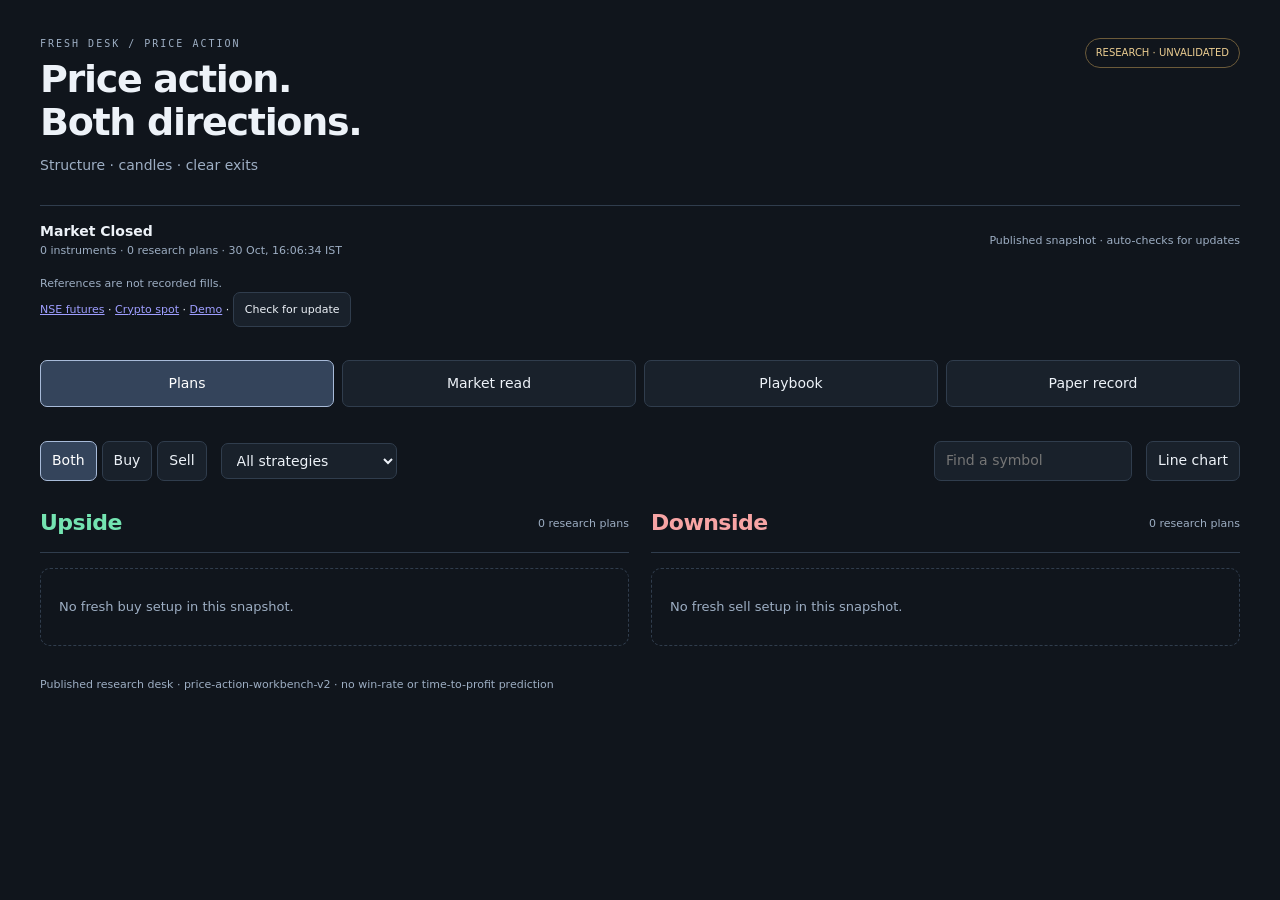
==== commit 30e13c2b: "fresh: publish research desk" ====
--- a/fresh/index.html
+++ b/fresh/index.html
@@ -1,7 +1,7 @@
 <!doctype html><html lang="en"><head><meta charset="utf-8"/><meta name="viewport" content="width=device-width,initial-scale=1"/><title>Fresh Desk · Price action</title><link rel="stylesheet" href="./app.css"/></head><body><main>
     <header><div><p class="eyebrow">FRESH DESK / PRICE ACTION</p><h1>Price action.<br/>Both directions.</h1><p class="muted">Structure · candles · clear exits</p></div><span class="badge">RESEARCH · UNVALIDATED</span></header>
     
-    <div class="status-bar"><div><b id="state">market closed</b><p class="small muted">0 instruments · 0 research plans · 30 Oct, 15:57:05 IST</p></div><span class="small muted">Published snapshot · auto-checks for updates</span></div>
+    <div class="status-bar"><div><b id="state">market closed</b><p class="small muted">0 instruments · 0 research plans · 30 Oct, 16:06:34 IST</p></div><span class="small muted">Published snapshot · auto-checks for updates</span></div>
     <p class="small muted" id="job" aria-live="polite">References are not recorded fills.</p>
     <p class="small"><a href="./">NSE futures</a> · <a href="./crypto/">Crypto spot</a> · <a href="./demo/">Demo</a> · <button id="reload-snapshot">Check for update</button></p>
     <nav class="tabs" aria-label="Workspace"><button data-tab="plans" aria-selected="true">Plans</button><button data-tab="market" aria-selected="false">Market read</button><button data-tab="playbook" aria-selected="false">Playbook</button><button data-tab="paper" aria-selected="false">Paper record</button></nav>
@@ -10,4 +10,4 @@
     <section class="workspace" id="playbook" hidden><div class="section-head"><h2>Four setups. Separate rules.</h2><p class="muted">Mechanical research interpretations of published concepts—not reproductions of a trader’s complete method.</p></div><div class="playbooks"><article class="playbook"><p class="eyebrow">01 / BOTH DIRECTIONS</p><h3>Trend pullback</h3><p class="context">Established uptrend or downtrend</p><dl><dt>Trigger</dt><dd>A pullback toward the 10-bar average is followed by a completed candle beyond the prior candle's high/low.</dd><dt>Invalidation</dt><dd>Beyond the last three candles' pullback extreme.</dd><dt>Exit</dt><dd>Just before the prior 20-bar swing high/low.</dd><dt>What can fail</dt><dd>The pullback develops into a reversal, or there is too little room before the prior swing.</dd></dl><a href="https://lindaraschke.net/wp-content/uploads/2026/03/raschke_pt2_0304.pdf" target="_blank" rel="noopener noreferrer">Read the source ↗</a></article><article class="playbook"><p class="eyebrow">02 / BOTH DIRECTIONS</p><h3>Structure breakout</h3><p class="context">A clearly defined prior boundary</p><dl><dt>Trigger</dt><dd>A completed candle closes beyond the previous 20-bar boundary with at least 1.5 times the median of six prior activity readings.</dd><dt>Invalidation</dt><dd>Beyond the breakout candle's opposite extreme.</dd><dt>Exit</dt><dd>Project the height of the previous range beyond its broken boundary.</dd><dt>What can fail</dt><dd>A false break, thin activity or a late entry consumes the available reward.</dd></dl><a href="https://www.cmegroup.com/education/courses/technical-analysis/trend-and-continuation-patterns" target="_blank" rel="noopener noreferrer">Read the source ↗</a></article><article class="playbook"><p class="eyebrow">03 / BOTH DIRECTIONS</p><h3>Failed breakout</h3><p class="context">An attempted escape returns inside a prior range</p><dl><dt>Trigger</dt><dd>The previous candle crossed a prior boundary and closed inside again; the latest candle confirms the rejection.</dd><dt>Invalidation</dt><dd>Beyond the failed excursion.</dd><dt>Exit</dt><dd>Just before the opposite boundary of the previous range.</dd><dt>What can fail</dt><dd>The apparent rejection is only a pause before the original breakout resumes.</dd></dl><a href="https://www.peterlbrandt.com/wp-content/uploads/2021/07/The-Factor-Chart-Lab.pdf" target="_blank" rel="noopener noreferrer">Read the source ↗</a></article><article class="playbook"><p class="eyebrow">04 / BOTH DIRECTIONS</p><h3>Range bounce</h3><p class="context">Repeated boundaries, low directional efficiency</p><dl><dt>Trigger</dt><dd>A directional candle reacts near an edge, with room to the opposite edge; entries in the middle are excluded.</dd><dt>Invalidation</dt><dd>Beyond the rejected range edge or signal candle, whichever is farther.</dd><dt>Exit</dt><dd>Just before the opposite range boundary.</dd><dt>What can fail</dt><dd>A range becomes a trend and the boundary gives way.</dd></dl><a href="https://www.cmegroup.com/education/courses/technical-analysis/support-and-resistance" target="_blank" rel="noopener noreferrer">Read the source ↗</a></article></div><div class="notice"><b>Evidence before promotion</b><p>These rules have no demonstrated profitability. A registered historical study and a separate forward record are required before calling them validated.</p><p class="small">Actual trades, fees and liquidation mechanics differ by market. The crypto connector reads spot prices and does not permit naked-short paper entries. Genuine order-flow data is not inferred from candles or tick counts.</p></div></section>
     <section class="workspace" id="paper" hidden><div class="section-head"><h2>Record the decision.</h2><p class="muted">0 open · 0 closed · saved in this browser only</p></div><div class="empty">No paper trades recorded. Choose a fresh plan and record your paper fill to begin.</div><button id="export-paper">Download my paper record</button><p class="small muted">Keep a backup. Clearing browser storage removes this record. Quotes are checked only when this page loads a new published snapshot; this is not continuous position monitoring.</p><p class="small muted">Quotes may be sampled, so intrabar touches can be missed. Automatic paper exits use only fresh post-entry quotes, never earlier candle extremes. Costs stay unknown until supplied. Existing accounts and holdings are not managed.</p></section>
     <footer>Published research desk · price-action-workbench-v2 · no win-rate or time-to-profit prediction</footer>
-    </main><script id="bootstrap" type="application/json">{"demo":false,"source":"nse","builtAt":"2026-10-30T10:27:05.097Z","server":false,"revision":"b4491a6f1e3224a4fa07503fb024e5d216f333f08abbf94b74c13db563934e65","hosted":true,"csrf":"","snapshot":{"schemaVersion":2,"rulesVersion":"price-action-workbench-v2","builtAt":"2026-10-30T10:27:05.097Z","demo":false,"source":"nse","mode":"UNVALIDATED_RESEARCH","state":"MARKET_CLOSED","errors":[],"coverage":null,"results":[],"codeSha256":"acca0f80d27d3a986709966af008e380a5261ac44a0f7e3e1737f69a3aee4bcf","observedQuotes":{}},"rules":{"maxRiskPct":2,"minimumRewardRisk":1.5,"targetPct":3}}</script><script src="./core.js"></script><script src="./hosted.js"></script><script src="./app.js"></script></body></html>+    </main><script id="bootstrap" type="application/json">{"demo":false,"source":"nse","builtAt":"2026-10-30T10:36:34.386Z","server":false,"revision":"792c51c9c5df1366aa19fe6117a52be1f6d6c012a4de5dc24b95ab3e8047ebfc","hosted":true,"csrf":"","snapshot":{"schemaVersion":2,"rulesVersion":"price-action-workbench-v2","builtAt":"2026-10-30T10:36:34.386Z","demo":false,"source":"nse","mode":"UNVALIDATED_RESEARCH","state":"MARKET_CLOSED","errors":[],"coverage":null,"results":[],"codeSha256":"acca0f80d27d3a986709966af008e380a5261ac44a0f7e3e1737f69a3aee4bcf","observedQuotes":{}},"rules":{"maxRiskPct":2,"minimumRewardRisk":1.5,"targetPct":3}}</script><script src="./core.js"></script><script src="./hosted.js"></script><script src="./app.js"></script></body></html>
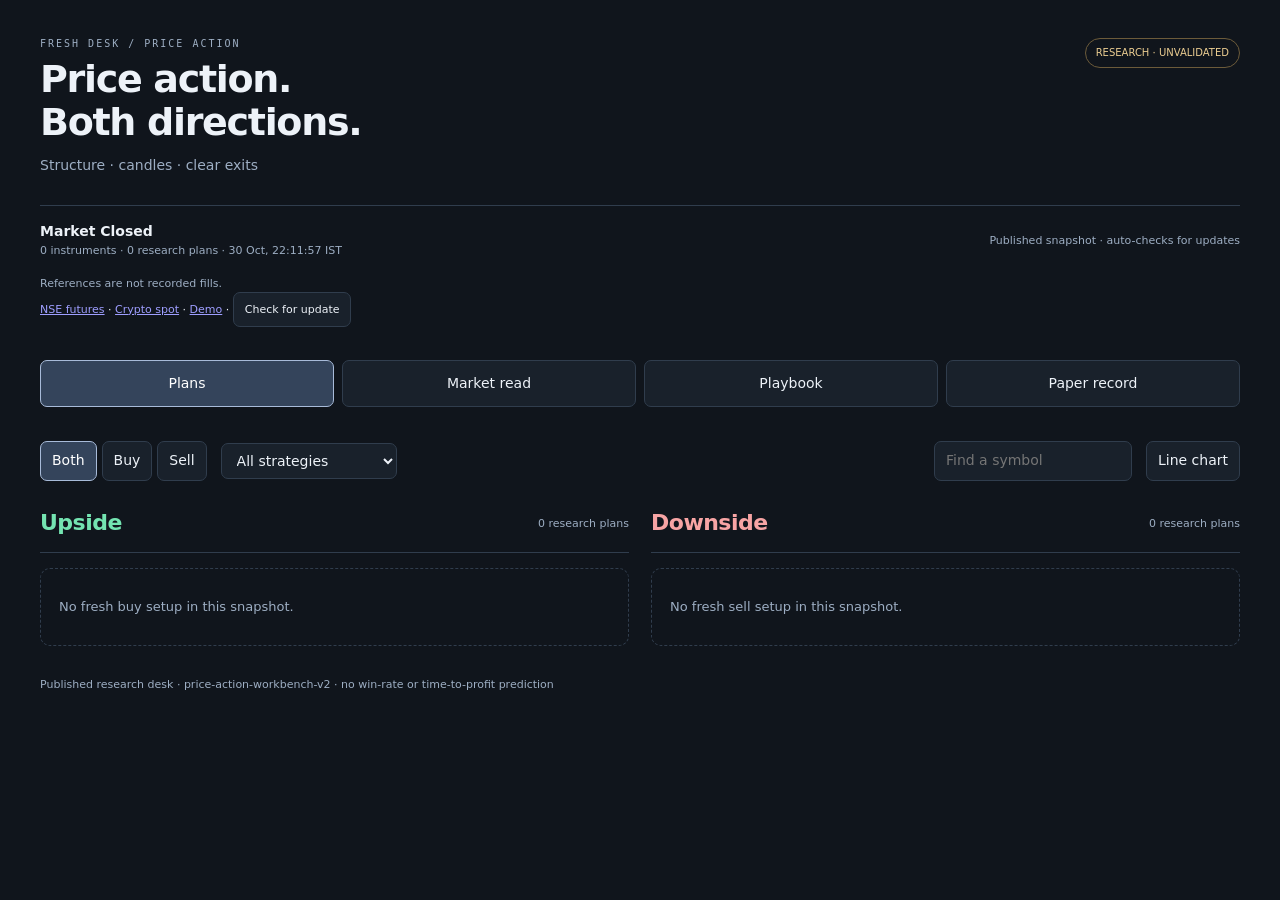
==== commit 92e40336: "fresh: publish research desk" ====
--- a/fresh/index.html
+++ b/fresh/index.html
@@ -1,7 +1,7 @@
 <!doctype html><html lang="en"><head><meta charset="utf-8"/><meta name="viewport" content="width=device-width,initial-scale=1"/><title>Fresh Desk · Price action</title><link rel="stylesheet" href="./app.css"/></head><body><main>
     <header><div><p class="eyebrow">FRESH DESK / PRICE ACTION</p><h1>Price action.<br/>Both directions.</h1><p class="muted">Structure · candles · clear exits</p></div><span class="badge">RESEARCH · UNVALIDATED</span></header>
     
-    <div class="status-bar"><div><b id="state">market closed</b><p class="small muted">0 instruments · 0 research plans · 30 Oct, 16:06:34 IST</p></div><span class="small muted">Published snapshot · auto-checks for updates</span></div>
+    <div class="status-bar"><div><b id="state">market closed</b><p class="small muted">0 instruments · 0 research plans · 30 Oct, 22:11:57 IST</p></div><span class="small muted">Published snapshot · auto-checks for updates</span></div>
     <p class="small muted" id="job" aria-live="polite">References are not recorded fills.</p>
     <p class="small"><a href="./">NSE futures</a> · <a href="./crypto/">Crypto spot</a> · <a href="./demo/">Demo</a> · <button id="reload-snapshot">Check for update</button></p>
     <nav class="tabs" aria-label="Workspace"><button data-tab="plans" aria-selected="true">Plans</button><button data-tab="market" aria-selected="false">Market read</button><button data-tab="playbook" aria-selected="false">Playbook</button><button data-tab="paper" aria-selected="false">Paper record</button></nav>
@@ -10,4 +10,4 @@
     <section class="workspace" id="playbook" hidden><div class="section-head"><h2>Four setups. Separate rules.</h2><p class="muted">Mechanical research interpretations of published concepts—not reproductions of a trader’s complete method.</p></div><div class="playbooks"><article class="playbook"><p class="eyebrow">01 / BOTH DIRECTIONS</p><h3>Trend pullback</h3><p class="context">Established uptrend or downtrend</p><dl><dt>Trigger</dt><dd>A pullback toward the 10-bar average is followed by a completed candle beyond the prior candle's high/low.</dd><dt>Invalidation</dt><dd>Beyond the last three candles' pullback extreme.</dd><dt>Exit</dt><dd>Just before the prior 20-bar swing high/low.</dd><dt>What can fail</dt><dd>The pullback develops into a reversal, or there is too little room before the prior swing.</dd></dl><a href="https://lindaraschke.net/wp-content/uploads/2026/03/raschke_pt2_0304.pdf" target="_blank" rel="noopener noreferrer">Read the source ↗</a></article><article class="playbook"><p class="eyebrow">02 / BOTH DIRECTIONS</p><h3>Structure breakout</h3><p class="context">A clearly defined prior boundary</p><dl><dt>Trigger</dt><dd>A completed candle closes beyond the previous 20-bar boundary with at least 1.5 times the median of six prior activity readings.</dd><dt>Invalidation</dt><dd>Beyond the breakout candle's opposite extreme.</dd><dt>Exit</dt><dd>Project the height of the previous range beyond its broken boundary.</dd><dt>What can fail</dt><dd>A false break, thin activity or a late entry consumes the available reward.</dd></dl><a href="https://www.cmegroup.com/education/courses/technical-analysis/trend-and-continuation-patterns" target="_blank" rel="noopener noreferrer">Read the source ↗</a></article><article class="playbook"><p class="eyebrow">03 / BOTH DIRECTIONS</p><h3>Failed breakout</h3><p class="context">An attempted escape returns inside a prior range</p><dl><dt>Trigger</dt><dd>The previous candle crossed a prior boundary and closed inside again; the latest candle confirms the rejection.</dd><dt>Invalidation</dt><dd>Beyond the failed excursion.</dd><dt>Exit</dt><dd>Just before the opposite boundary of the previous range.</dd><dt>What can fail</dt><dd>The apparent rejection is only a pause before the original breakout resumes.</dd></dl><a href="https://www.peterlbrandt.com/wp-content/uploads/2021/07/The-Factor-Chart-Lab.pdf" target="_blank" rel="noopener noreferrer">Read the source ↗</a></article><article class="playbook"><p class="eyebrow">04 / BOTH DIRECTIONS</p><h3>Range bounce</h3><p class="context">Repeated boundaries, low directional efficiency</p><dl><dt>Trigger</dt><dd>A directional candle reacts near an edge, with room to the opposite edge; entries in the middle are excluded.</dd><dt>Invalidation</dt><dd>Beyond the rejected range edge or signal candle, whichever is farther.</dd><dt>Exit</dt><dd>Just before the opposite range boundary.</dd><dt>What can fail</dt><dd>A range becomes a trend and the boundary gives way.</dd></dl><a href="https://www.cmegroup.com/education/courses/technical-analysis/support-and-resistance" target="_blank" rel="noopener noreferrer">Read the source ↗</a></article></div><div class="notice"><b>Evidence before promotion</b><p>These rules have no demonstrated profitability. A registered historical study and a separate forward record are required before calling them validated.</p><p class="small">Actual trades, fees and liquidation mechanics differ by market. The crypto connector reads spot prices and does not permit naked-short paper entries. Genuine order-flow data is not inferred from candles or tick counts.</p></div></section>
     <section class="workspace" id="paper" hidden><div class="section-head"><h2>Record the decision.</h2><p class="muted">0 open · 0 closed · saved in this browser only</p></div><div class="empty">No paper trades recorded. Choose a fresh plan and record your paper fill to begin.</div><button id="export-paper">Download my paper record</button><p class="small muted">Keep a backup. Clearing browser storage removes this record. Quotes are checked only when this page loads a new published snapshot; this is not continuous position monitoring.</p><p class="small muted">Quotes may be sampled, so intrabar touches can be missed. Automatic paper exits use only fresh post-entry quotes, never earlier candle extremes. Costs stay unknown until supplied. Existing accounts and holdings are not managed.</p></section>
     <footer>Published research desk · price-action-workbench-v2 · no win-rate or time-to-profit prediction</footer>
-    </main><script id="bootstrap" type="application/json">{"demo":false,"source":"nse","builtAt":"2026-10-30T10:36:34.386Z","server":false,"revision":"792c51c9c5df1366aa19fe6117a52be1f6d6c012a4de5dc24b95ab3e8047ebfc","hosted":true,"csrf":"","snapshot":{"schemaVersion":2,"rulesVersion":"price-action-workbench-v2","builtAt":"2026-10-30T10:36:34.386Z","demo":false,"source":"nse","mode":"UNVALIDATED_RESEARCH","state":"MARKET_CLOSED","errors":[],"coverage":null,"results":[],"codeSha256":"acca0f80d27d3a986709966af008e380a5261ac44a0f7e3e1737f69a3aee4bcf","observedQuotes":{}},"rules":{"maxRiskPct":2,"minimumRewardRisk":1.5,"targetPct":3}}</script><script src="./core.js"></script><script src="./hosted.js"></script><script src="./app.js"></script></body></html>+    </main><script id="bootstrap" type="application/json">{"demo":false,"source":"nse","builtAt":"2026-10-30T16:41:57.551Z","server":false,"revision":"713c0c23e560229ff4a457932490275d0d29e61faeef8c4ac5fb2a5f777425b3","hosted":true,"csrf":"","snapshot":{"schemaVersion":2,"rulesVersion":"price-action-workbench-v2","builtAt":"2026-10-30T16:41:57.551Z","demo":false,"source":"nse","mode":"UNVALIDATED_RESEARCH","state":"MARKET_CLOSED","errors":[],"coverage":null,"results":[],"codeSha256":"acca0f80d27d3a986709966af008e380a5261ac44a0f7e3e1737f69a3aee4bcf","observedQuotes":{}},"rules":{"maxRiskPct":2,"minimumRewardRisk":1.5,"targetPct":3}}</script><script src="./core.js"></script><script src="./hosted.js"></script><script src="./app.js"></script></body></html>
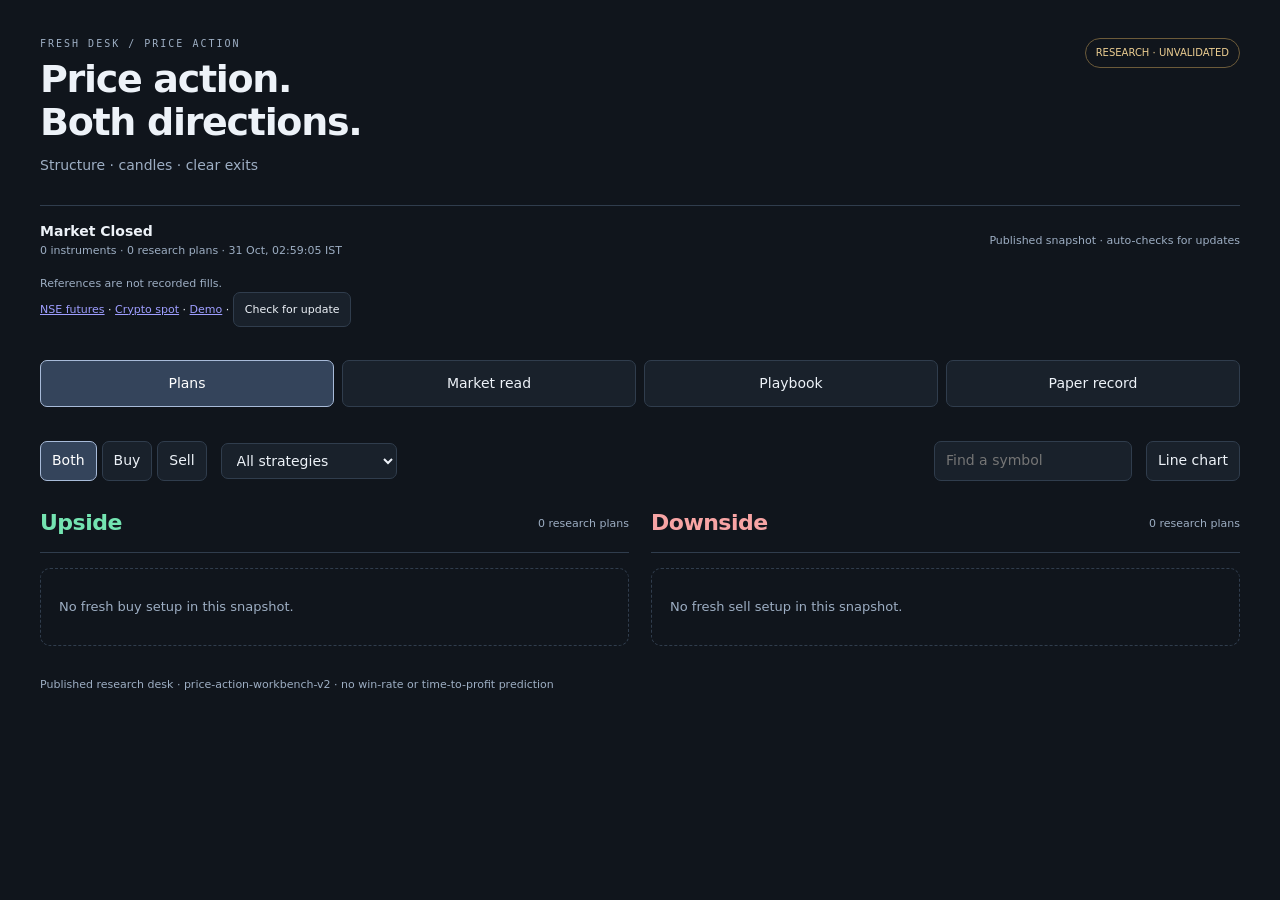
==== commit 64c7947d: "fresh: publish research desk" ====
--- a/fresh/index.html
+++ b/fresh/index.html
@@ -1,7 +1,7 @@
 <!doctype html><html lang="en"><head><meta charset="utf-8"/><meta name="viewport" content="width=device-width,initial-scale=1"/><title>Fresh Desk · Price action</title><link rel="stylesheet" href="./app.css"/></head><body><main>
     <header><div><p class="eyebrow">FRESH DESK / PRICE ACTION</p><h1>Price action.<br/>Both directions.</h1><p class="muted">Structure · candles · clear exits</p></div><span class="badge">RESEARCH · UNVALIDATED</span></header>
     
-    <div class="status-bar"><div><b id="state">market closed</b><p class="small muted">0 instruments · 0 research plans · 30 Oct, 22:11:57 IST</p></div><span class="small muted">Published snapshot · auto-checks for updates</span></div>
+    <div class="status-bar"><div><b id="state">market closed</b><p class="small muted">0 instruments · 0 research plans · 31 Oct, 02:59:05 IST</p></div><span class="small muted">Published snapshot · auto-checks for updates</span></div>
     <p class="small muted" id="job" aria-live="polite">References are not recorded fills.</p>
     <p class="small"><a href="./">NSE futures</a> · <a href="./crypto/">Crypto spot</a> · <a href="./demo/">Demo</a> · <button id="reload-snapshot">Check for update</button></p>
     <nav class="tabs" aria-label="Workspace"><button data-tab="plans" aria-selected="true">Plans</button><button data-tab="market" aria-selected="false">Market read</button><button data-tab="playbook" aria-selected="false">Playbook</button><button data-tab="paper" aria-selected="false">Paper record</button></nav>
@@ -10,4 +10,4 @@
     <section class="workspace" id="playbook" hidden><div class="section-head"><h2>Four setups. Separate rules.</h2><p class="muted">Mechanical research interpretations of published concepts—not reproductions of a trader’s complete method.</p></div><div class="playbooks"><article class="playbook"><p class="eyebrow">01 / BOTH DIRECTIONS</p><h3>Trend pullback</h3><p class="context">Established uptrend or downtrend</p><dl><dt>Trigger</dt><dd>A pullback toward the 10-bar average is followed by a completed candle beyond the prior candle's high/low.</dd><dt>Invalidation</dt><dd>Beyond the last three candles' pullback extreme.</dd><dt>Exit</dt><dd>Just before the prior 20-bar swing high/low.</dd><dt>What can fail</dt><dd>The pullback develops into a reversal, or there is too little room before the prior swing.</dd></dl><a href="https://lindaraschke.net/wp-content/uploads/2026/03/raschke_pt2_0304.pdf" target="_blank" rel="noopener noreferrer">Read the source ↗</a></article><article class="playbook"><p class="eyebrow">02 / BOTH DIRECTIONS</p><h3>Structure breakout</h3><p class="context">A clearly defined prior boundary</p><dl><dt>Trigger</dt><dd>A completed candle closes beyond the previous 20-bar boundary with at least 1.5 times the median of six prior activity readings.</dd><dt>Invalidation</dt><dd>Beyond the breakout candle's opposite extreme.</dd><dt>Exit</dt><dd>Project the height of the previous range beyond its broken boundary.</dd><dt>What can fail</dt><dd>A false break, thin activity or a late entry consumes the available reward.</dd></dl><a href="https://www.cmegroup.com/education/courses/technical-analysis/trend-and-continuation-patterns" target="_blank" rel="noopener noreferrer">Read the source ↗</a></article><article class="playbook"><p class="eyebrow">03 / BOTH DIRECTIONS</p><h3>Failed breakout</h3><p class="context">An attempted escape returns inside a prior range</p><dl><dt>Trigger</dt><dd>The previous candle crossed a prior boundary and closed inside again; the latest candle confirms the rejection.</dd><dt>Invalidation</dt><dd>Beyond the failed excursion.</dd><dt>Exit</dt><dd>Just before the opposite boundary of the previous range.</dd><dt>What can fail</dt><dd>The apparent rejection is only a pause before the original breakout resumes.</dd></dl><a href="https://www.peterlbrandt.com/wp-content/uploads/2021/07/The-Factor-Chart-Lab.pdf" target="_blank" rel="noopener noreferrer">Read the source ↗</a></article><article class="playbook"><p class="eyebrow">04 / BOTH DIRECTIONS</p><h3>Range bounce</h3><p class="context">Repeated boundaries, low directional efficiency</p><dl><dt>Trigger</dt><dd>A directional candle reacts near an edge, with room to the opposite edge; entries in the middle are excluded.</dd><dt>Invalidation</dt><dd>Beyond the rejected range edge or signal candle, whichever is farther.</dd><dt>Exit</dt><dd>Just before the opposite range boundary.</dd><dt>What can fail</dt><dd>A range becomes a trend and the boundary gives way.</dd></dl><a href="https://www.cmegroup.com/education/courses/technical-analysis/support-and-resistance" target="_blank" rel="noopener noreferrer">Read the source ↗</a></article></div><div class="notice"><b>Evidence before promotion</b><p>These rules have no demonstrated profitability. A registered historical study and a separate forward record are required before calling them validated.</p><p class="small">Actual trades, fees and liquidation mechanics differ by market. The crypto connector reads spot prices and does not permit naked-short paper entries. Genuine order-flow data is not inferred from candles or tick counts.</p></div></section>
     <section class="workspace" id="paper" hidden><div class="section-head"><h2>Record the decision.</h2><p class="muted">0 open · 0 closed · saved in this browser only</p></div><div class="empty">No paper trades recorded. Choose a fresh plan and record your paper fill to begin.</div><button id="export-paper">Download my paper record</button><p class="small muted">Keep a backup. Clearing browser storage removes this record. Quotes are checked only when this page loads a new published snapshot; this is not continuous position monitoring.</p><p class="small muted">Quotes may be sampled, so intrabar touches can be missed. Automatic paper exits use only fresh post-entry quotes, never earlier candle extremes. Costs stay unknown until supplied. Existing accounts and holdings are not managed.</p></section>
     <footer>Published research desk · price-action-workbench-v2 · no win-rate or time-to-profit prediction</footer>
-    </main><script id="bootstrap" type="application/json">{"demo":false,"source":"nse","builtAt":"2026-10-30T16:41:57.551Z","server":false,"revision":"713c0c23e560229ff4a457932490275d0d29e61faeef8c4ac5fb2a5f777425b3","hosted":true,"csrf":"","snapshot":{"schemaVersion":2,"rulesVersion":"price-action-workbench-v2","builtAt":"2026-10-30T16:41:57.551Z","demo":false,"source":"nse","mode":"UNVALIDATED_RESEARCH","state":"MARKET_CLOSED","errors":[],"coverage":null,"results":[],"codeSha256":"acca0f80d27d3a986709966af008e380a5261ac44a0f7e3e1737f69a3aee4bcf","observedQuotes":{}},"rules":{"maxRiskPct":2,"minimumRewardRisk":1.5,"targetPct":3}}</script><script src="./core.js"></script><script src="./hosted.js"></script><script src="./app.js"></script></body></html>+    </main><script id="bootstrap" type="application/json">{"demo":false,"source":"nse","builtAt":"2026-10-30T21:29:05.605Z","server":false,"revision":"a734fca8632084be88babafbd84d0356c917c7386fd989356c5da2e08bff008d","hosted":true,"csrf":"","snapshot":{"schemaVersion":2,"rulesVersion":"price-action-workbench-v2","builtAt":"2026-10-30T21:29:05.605Z","demo":false,"source":"nse","mode":"UNVALIDATED_RESEARCH","state":"MARKET_CLOSED","errors":[],"coverage":null,"results":[],"codeSha256":"acca0f80d27d3a986709966af008e380a5261ac44a0f7e3e1737f69a3aee4bcf","observedQuotes":{}},"rules":{"maxRiskPct":2,"minimumRewardRisk":1.5,"targetPct":3}}</script><script src="./core.js"></script><script src="./hosted.js"></script><script src="./app.js"></script></body></html>
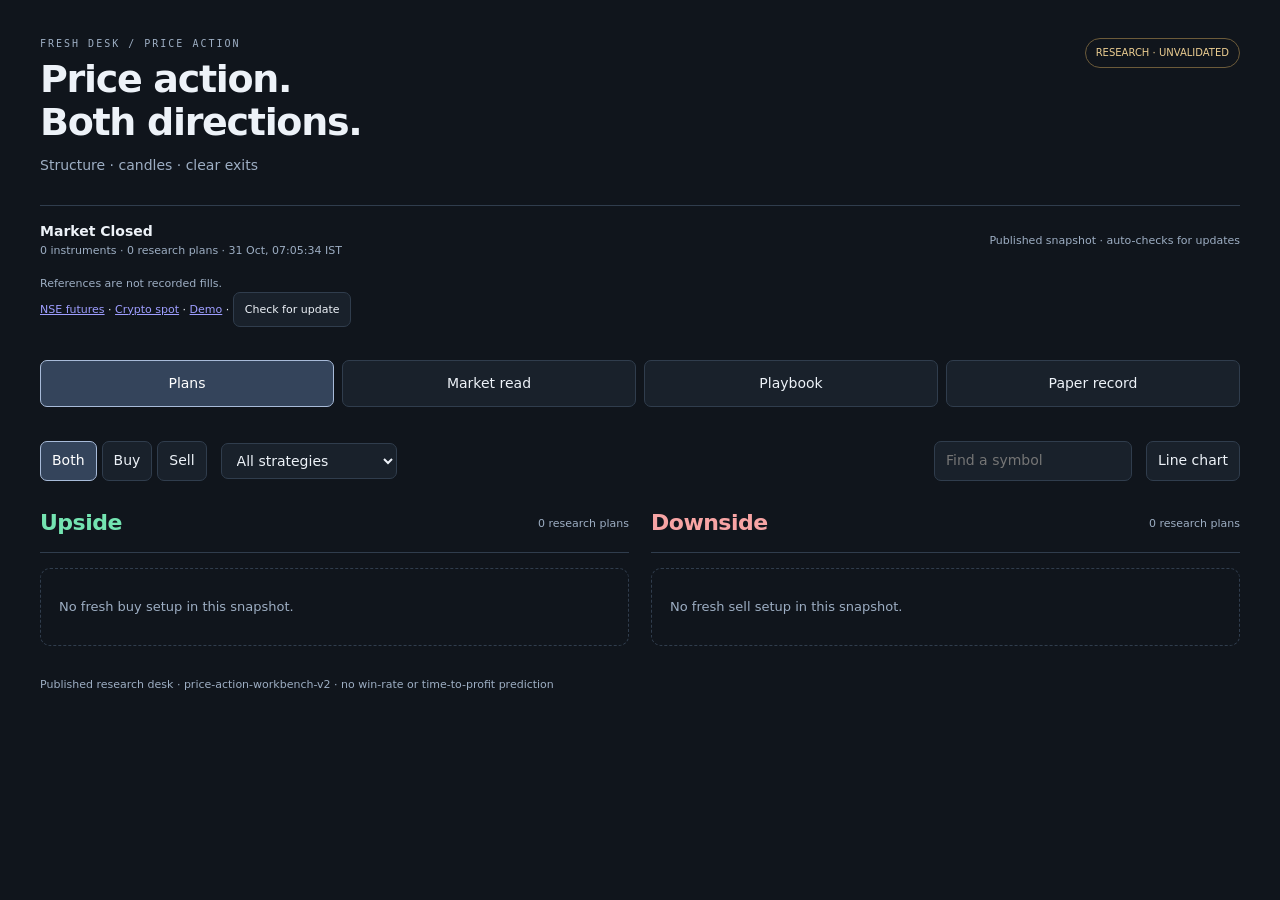
==== commit b89ecd40: "fresh: publish research desk" ====
--- a/fresh/index.html
+++ b/fresh/index.html
@@ -1,7 +1,7 @@
 <!doctype html><html lang="en"><head><meta charset="utf-8"/><meta name="viewport" content="width=device-width,initial-scale=1"/><title>Fresh Desk · Price action</title><link rel="stylesheet" href="./app.css"/></head><body><main>
     <header><div><p class="eyebrow">FRESH DESK / PRICE ACTION</p><h1>Price action.<br/>Both directions.</h1><p class="muted">Structure · candles · clear exits</p></div><span class="badge">RESEARCH · UNVALIDATED</span></header>
     
-    <div class="status-bar"><div><b id="state">market closed</b><p class="small muted">0 instruments · 0 research plans · 31 Oct, 02:59:05 IST</p></div><span class="small muted">Published snapshot · auto-checks for updates</span></div>
+    <div class="status-bar"><div><b id="state">market closed</b><p class="small muted">0 instruments · 0 research plans · 31 Oct, 07:05:34 IST</p></div><span class="small muted">Published snapshot · auto-checks for updates</span></div>
     <p class="small muted" id="job" aria-live="polite">References are not recorded fills.</p>
     <p class="small"><a href="./">NSE futures</a> · <a href="./crypto/">Crypto spot</a> · <a href="./demo/">Demo</a> · <button id="reload-snapshot">Check for update</button></p>
     <nav class="tabs" aria-label="Workspace"><button data-tab="plans" aria-selected="true">Plans</button><button data-tab="market" aria-selected="false">Market read</button><button data-tab="playbook" aria-selected="false">Playbook</button><button data-tab="paper" aria-selected="false">Paper record</button></nav>
@@ -10,4 +10,4 @@
     <section class="workspace" id="playbook" hidden><div class="section-head"><h2>Four setups. Separate rules.</h2><p class="muted">Mechanical research interpretations of published concepts—not reproductions of a trader’s complete method.</p></div><div class="playbooks"><article class="playbook"><p class="eyebrow">01 / BOTH DIRECTIONS</p><h3>Trend pullback</h3><p class="context">Established uptrend or downtrend</p><dl><dt>Trigger</dt><dd>A pullback toward the 10-bar average is followed by a completed candle beyond the prior candle's high/low.</dd><dt>Invalidation</dt><dd>Beyond the last three candles' pullback extreme.</dd><dt>Exit</dt><dd>Just before the prior 20-bar swing high/low.</dd><dt>What can fail</dt><dd>The pullback develops into a reversal, or there is too little room before the prior swing.</dd></dl><a href="https://lindaraschke.net/wp-content/uploads/2026/03/raschke_pt2_0304.pdf" target="_blank" rel="noopener noreferrer">Read the source ↗</a></article><article class="playbook"><p class="eyebrow">02 / BOTH DIRECTIONS</p><h3>Structure breakout</h3><p class="context">A clearly defined prior boundary</p><dl><dt>Trigger</dt><dd>A completed candle closes beyond the previous 20-bar boundary with at least 1.5 times the median of six prior activity readings.</dd><dt>Invalidation</dt><dd>Beyond the breakout candle's opposite extreme.</dd><dt>Exit</dt><dd>Project the height of the previous range beyond its broken boundary.</dd><dt>What can fail</dt><dd>A false break, thin activity or a late entry consumes the available reward.</dd></dl><a href="https://www.cmegroup.com/education/courses/technical-analysis/trend-and-continuation-patterns" target="_blank" rel="noopener noreferrer">Read the source ↗</a></article><article class="playbook"><p class="eyebrow">03 / BOTH DIRECTIONS</p><h3>Failed breakout</h3><p class="context">An attempted escape returns inside a prior range</p><dl><dt>Trigger</dt><dd>The previous candle crossed a prior boundary and closed inside again; the latest candle confirms the rejection.</dd><dt>Invalidation</dt><dd>Beyond the failed excursion.</dd><dt>Exit</dt><dd>Just before the opposite boundary of the previous range.</dd><dt>What can fail</dt><dd>The apparent rejection is only a pause before the original breakout resumes.</dd></dl><a href="https://www.peterlbrandt.com/wp-content/uploads/2021/07/The-Factor-Chart-Lab.pdf" target="_blank" rel="noopener noreferrer">Read the source ↗</a></article><article class="playbook"><p class="eyebrow">04 / BOTH DIRECTIONS</p><h3>Range bounce</h3><p class="context">Repeated boundaries, low directional efficiency</p><dl><dt>Trigger</dt><dd>A directional candle reacts near an edge, with room to the opposite edge; entries in the middle are excluded.</dd><dt>Invalidation</dt><dd>Beyond the rejected range edge or signal candle, whichever is farther.</dd><dt>Exit</dt><dd>Just before the opposite range boundary.</dd><dt>What can fail</dt><dd>A range becomes a trend and the boundary gives way.</dd></dl><a href="https://www.cmegroup.com/education/courses/technical-analysis/support-and-resistance" target="_blank" rel="noopener noreferrer">Read the source ↗</a></article></div><div class="notice"><b>Evidence before promotion</b><p>These rules have no demonstrated profitability. A registered historical study and a separate forward record are required before calling them validated.</p><p class="small">Actual trades, fees and liquidation mechanics differ by market. The crypto connector reads spot prices and does not permit naked-short paper entries. Genuine order-flow data is not inferred from candles or tick counts.</p></div></section>
     <section class="workspace" id="paper" hidden><div class="section-head"><h2>Record the decision.</h2><p class="muted">0 open · 0 closed · saved in this browser only</p></div><div class="empty">No paper trades recorded. Choose a fresh plan and record your paper fill to begin.</div><button id="export-paper">Download my paper record</button><p class="small muted">Keep a backup. Clearing browser storage removes this record. Quotes are checked only when this page loads a new published snapshot; this is not continuous position monitoring.</p><p class="small muted">Quotes may be sampled, so intrabar touches can be missed. Automatic paper exits use only fresh post-entry quotes, never earlier candle extremes. Costs stay unknown until supplied. Existing accounts and holdings are not managed.</p></section>
     <footer>Published research desk · price-action-workbench-v2 · no win-rate or time-to-profit prediction</footer>
-    </main><script id="bootstrap" type="application/json">{"demo":false,"source":"nse","builtAt":"2026-10-30T21:29:05.605Z","server":false,"revision":"a734fca8632084be88babafbd84d0356c917c7386fd989356c5da2e08bff008d","hosted":true,"csrf":"","snapshot":{"schemaVersion":2,"rulesVersion":"price-action-workbench-v2","builtAt":"2026-10-30T21:29:05.605Z","demo":false,"source":"nse","mode":"UNVALIDATED_RESEARCH","state":"MARKET_CLOSED","errors":[],"coverage":null,"results":[],"codeSha256":"acca0f80d27d3a986709966af008e380a5261ac44a0f7e3e1737f69a3aee4bcf","observedQuotes":{}},"rules":{"maxRiskPct":2,"minimumRewardRisk":1.5,"targetPct":3}}</script><script src="./core.js"></script><script src="./hosted.js"></script><script src="./app.js"></script></body></html>+    </main><script id="bootstrap" type="application/json">{"demo":false,"source":"nse","builtAt":"2026-10-31T01:35:34.815Z","server":false,"revision":"e67afcc7b48b7d8549de0ab97c5a46ff31c7ac197f518e919f6f03b599d63f14","hosted":true,"csrf":"","snapshot":{"schemaVersion":2,"rulesVersion":"price-action-workbench-v2","builtAt":"2026-10-31T01:35:34.815Z","demo":false,"source":"nse","mode":"UNVALIDATED_RESEARCH","state":"MARKET_CLOSED","errors":[],"coverage":null,"results":[],"codeSha256":"acca0f80d27d3a986709966af008e380a5261ac44a0f7e3e1737f69a3aee4bcf","observedQuotes":{}},"rules":{"maxRiskPct":2,"minimumRewardRisk":1.5,"targetPct":3}}</script><script src="./core.js"></script><script src="./hosted.js"></script><script src="./app.js"></script></body></html>
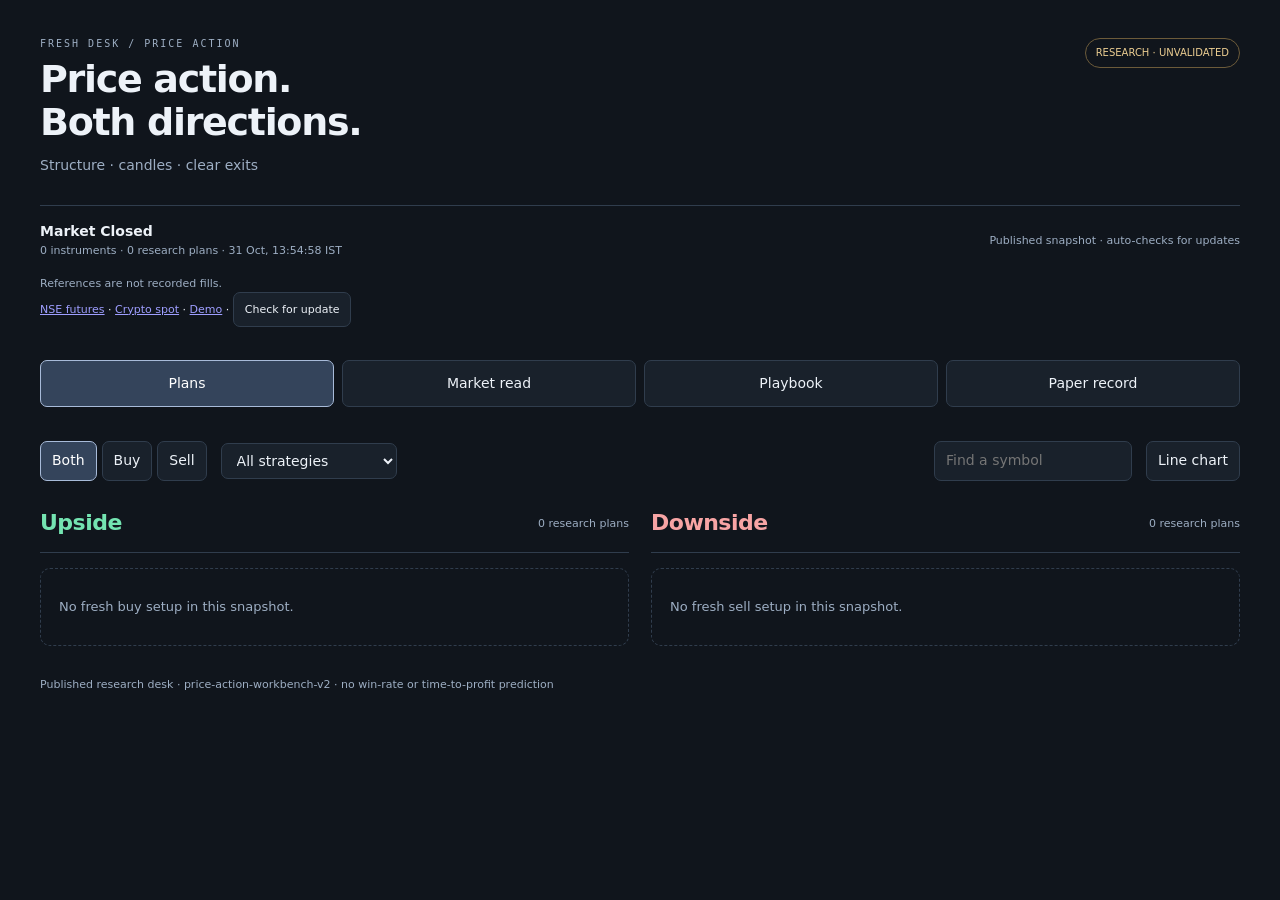
==== commit 9c7b8c94: "fresh: publish research desk" ====
--- a/fresh/index.html
+++ b/fresh/index.html
@@ -1,7 +1,7 @@
 <!doctype html><html lang="en"><head><meta charset="utf-8"/><meta name="viewport" content="width=device-width,initial-scale=1"/><title>Fresh Desk · Price action</title><link rel="stylesheet" href="./app.css"/></head><body><main>
     <header><div><p class="eyebrow">FRESH DESK / PRICE ACTION</p><h1>Price action.<br/>Both directions.</h1><p class="muted">Structure · candles · clear exits</p></div><span class="badge">RESEARCH · UNVALIDATED</span></header>
     
-    <div class="status-bar"><div><b id="state">market closed</b><p class="small muted">0 instruments · 0 research plans · 31 Oct, 07:05:34 IST</p></div><span class="small muted">Published snapshot · auto-checks for updates</span></div>
+    <div class="status-bar"><div><b id="state">market closed</b><p class="small muted">0 instruments · 0 research plans · 31 Oct, 13:54:58 IST</p></div><span class="small muted">Published snapshot · auto-checks for updates</span></div>
     <p class="small muted" id="job" aria-live="polite">References are not recorded fills.</p>
     <p class="small"><a href="./">NSE futures</a> · <a href="./crypto/">Crypto spot</a> · <a href="./demo/">Demo</a> · <button id="reload-snapshot">Check for update</button></p>
     <nav class="tabs" aria-label="Workspace"><button data-tab="plans" aria-selected="true">Plans</button><button data-tab="market" aria-selected="false">Market read</button><button data-tab="playbook" aria-selected="false">Playbook</button><button data-tab="paper" aria-selected="false">Paper record</button></nav>
@@ -10,4 +10,4 @@
     <section class="workspace" id="playbook" hidden><div class="section-head"><h2>Four setups. Separate rules.</h2><p class="muted">Mechanical research interpretations of published concepts—not reproductions of a trader’s complete method.</p></div><div class="playbooks"><article class="playbook"><p class="eyebrow">01 / BOTH DIRECTIONS</p><h3>Trend pullback</h3><p class="context">Established uptrend or downtrend</p><dl><dt>Trigger</dt><dd>A pullback toward the 10-bar average is followed by a completed candle beyond the prior candle's high/low.</dd><dt>Invalidation</dt><dd>Beyond the last three candles' pullback extreme.</dd><dt>Exit</dt><dd>Just before the prior 20-bar swing high/low.</dd><dt>What can fail</dt><dd>The pullback develops into a reversal, or there is too little room before the prior swing.</dd></dl><a href="https://lindaraschke.net/wp-content/uploads/2026/03/raschke_pt2_0304.pdf" target="_blank" rel="noopener noreferrer">Read the source ↗</a></article><article class="playbook"><p class="eyebrow">02 / BOTH DIRECTIONS</p><h3>Structure breakout</h3><p class="context">A clearly defined prior boundary</p><dl><dt>Trigger</dt><dd>A completed candle closes beyond the previous 20-bar boundary with at least 1.5 times the median of six prior activity readings.</dd><dt>Invalidation</dt><dd>Beyond the breakout candle's opposite extreme.</dd><dt>Exit</dt><dd>Project the height of the previous range beyond its broken boundary.</dd><dt>What can fail</dt><dd>A false break, thin activity or a late entry consumes the available reward.</dd></dl><a href="https://www.cmegroup.com/education/courses/technical-analysis/trend-and-continuation-patterns" target="_blank" rel="noopener noreferrer">Read the source ↗</a></article><article class="playbook"><p class="eyebrow">03 / BOTH DIRECTIONS</p><h3>Failed breakout</h3><p class="context">An attempted escape returns inside a prior range</p><dl><dt>Trigger</dt><dd>The previous candle crossed a prior boundary and closed inside again; the latest candle confirms the rejection.</dd><dt>Invalidation</dt><dd>Beyond the failed excursion.</dd><dt>Exit</dt><dd>Just before the opposite boundary of the previous range.</dd><dt>What can fail</dt><dd>The apparent rejection is only a pause before the original breakout resumes.</dd></dl><a href="https://www.peterlbrandt.com/wp-content/uploads/2021/07/The-Factor-Chart-Lab.pdf" target="_blank" rel="noopener noreferrer">Read the source ↗</a></article><article class="playbook"><p class="eyebrow">04 / BOTH DIRECTIONS</p><h3>Range bounce</h3><p class="context">Repeated boundaries, low directional efficiency</p><dl><dt>Trigger</dt><dd>A directional candle reacts near an edge, with room to the opposite edge; entries in the middle are excluded.</dd><dt>Invalidation</dt><dd>Beyond the rejected range edge or signal candle, whichever is farther.</dd><dt>Exit</dt><dd>Just before the opposite range boundary.</dd><dt>What can fail</dt><dd>A range becomes a trend and the boundary gives way.</dd></dl><a href="https://www.cmegroup.com/education/courses/technical-analysis/support-and-resistance" target="_blank" rel="noopener noreferrer">Read the source ↗</a></article></div><div class="notice"><b>Evidence before promotion</b><p>These rules have no demonstrated profitability. A registered historical study and a separate forward record are required before calling them validated.</p><p class="small">Actual trades, fees and liquidation mechanics differ by market. The crypto connector reads spot prices and does not permit naked-short paper entries. Genuine order-flow data is not inferred from candles or tick counts.</p></div></section>
     <section class="workspace" id="paper" hidden><div class="section-head"><h2>Record the decision.</h2><p class="muted">0 open · 0 closed · saved in this browser only</p></div><div class="empty">No paper trades recorded. Choose a fresh plan and record your paper fill to begin.</div><button id="export-paper">Download my paper record</button><p class="small muted">Keep a backup. Clearing browser storage removes this record. Quotes are checked only when this page loads a new published snapshot; this is not continuous position monitoring.</p><p class="small muted">Quotes may be sampled, so intrabar touches can be missed. Automatic paper exits use only fresh post-entry quotes, never earlier candle extremes. Costs stay unknown until supplied. Existing accounts and holdings are not managed.</p></section>
     <footer>Published research desk · price-action-workbench-v2 · no win-rate or time-to-profit prediction</footer>
-    </main><script id="bootstrap" type="application/json">{"demo":false,"source":"nse","builtAt":"2026-10-31T01:35:34.815Z","server":false,"revision":"e67afcc7b48b7d8549de0ab97c5a46ff31c7ac197f518e919f6f03b599d63f14","hosted":true,"csrf":"","snapshot":{"schemaVersion":2,"rulesVersion":"price-action-workbench-v2","builtAt":"2026-10-31T01:35:34.815Z","demo":false,"source":"nse","mode":"UNVALIDATED_RESEARCH","state":"MARKET_CLOSED","errors":[],"coverage":null,"results":[],"codeSha256":"acca0f80d27d3a986709966af008e380a5261ac44a0f7e3e1737f69a3aee4bcf","observedQuotes":{}},"rules":{"maxRiskPct":2,"minimumRewardRisk":1.5,"targetPct":3}}</script><script src="./core.js"></script><script src="./hosted.js"></script><script src="./app.js"></script></body></html>+    </main><script id="bootstrap" type="application/json">{"demo":false,"source":"nse","builtAt":"2026-10-31T08:24:58.313Z","server":false,"revision":"0260329fdfc7bceb4ed53703e57e3c3e4dbed2fcc2bd821bae6e4d8ed95af44f","hosted":true,"csrf":"","snapshot":{"schemaVersion":2,"rulesVersion":"price-action-workbench-v2","builtAt":"2026-10-31T08:24:58.313Z","demo":false,"source":"nse","mode":"UNVALIDATED_RESEARCH","state":"MARKET_CLOSED","errors":[],"coverage":null,"results":[],"codeSha256":"acca0f80d27d3a986709966af008e380a5261ac44a0f7e3e1737f69a3aee4bcf","observedQuotes":{}},"rules":{"maxRiskPct":2,"minimumRewardRisk":1.5,"targetPct":3}}</script><script src="./core.js"></script><script src="./hosted.js"></script><script src="./app.js"></script></body></html>
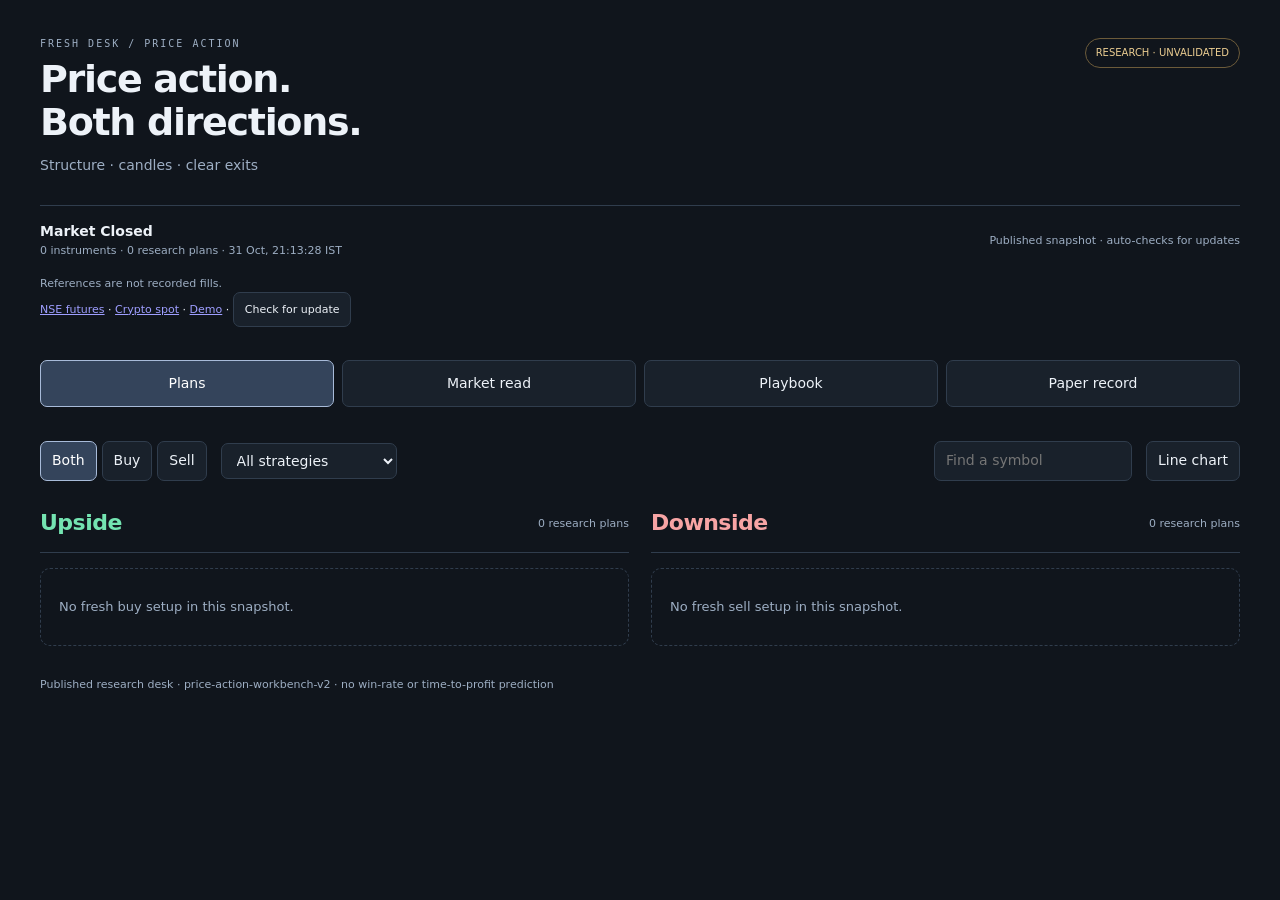
==== commit 86a27ee5: "fresh: publish research desk" ====
--- a/fresh/index.html
+++ b/fresh/index.html
@@ -1,7 +1,7 @@
 <!doctype html><html lang="en"><head><meta charset="utf-8"/><meta name="viewport" content="width=device-width,initial-scale=1"/><title>Fresh Desk · Price action</title><link rel="stylesheet" href="./app.css"/></head><body><main>
     <header><div><p class="eyebrow">FRESH DESK / PRICE ACTION</p><h1>Price action.<br/>Both directions.</h1><p class="muted">Structure · candles · clear exits</p></div><span class="badge">RESEARCH · UNVALIDATED</span></header>
     
-    <div class="status-bar"><div><b id="state">market closed</b><p class="small muted">0 instruments · 0 research plans · 31 Oct, 13:54:58 IST</p></div><span class="small muted">Published snapshot · auto-checks for updates</span></div>
+    <div class="status-bar"><div><b id="state">market closed</b><p class="small muted">0 instruments · 0 research plans · 31 Oct, 21:13:28 IST</p></div><span class="small muted">Published snapshot · auto-checks for updates</span></div>
     <p class="small muted" id="job" aria-live="polite">References are not recorded fills.</p>
     <p class="small"><a href="./">NSE futures</a> · <a href="./crypto/">Crypto spot</a> · <a href="./demo/">Demo</a> · <button id="reload-snapshot">Check for update</button></p>
     <nav class="tabs" aria-label="Workspace"><button data-tab="plans" aria-selected="true">Plans</button><button data-tab="market" aria-selected="false">Market read</button><button data-tab="playbook" aria-selected="false">Playbook</button><button data-tab="paper" aria-selected="false">Paper record</button></nav>
@@ -10,4 +10,4 @@
     <section class="workspace" id="playbook" hidden><div class="section-head"><h2>Four setups. Separate rules.</h2><p class="muted">Mechanical research interpretations of published concepts—not reproductions of a trader’s complete method.</p></div><div class="playbooks"><article class="playbook"><p class="eyebrow">01 / BOTH DIRECTIONS</p><h3>Trend pullback</h3><p class="context">Established uptrend or downtrend</p><dl><dt>Trigger</dt><dd>A pullback toward the 10-bar average is followed by a completed candle beyond the prior candle's high/low.</dd><dt>Invalidation</dt><dd>Beyond the last three candles' pullback extreme.</dd><dt>Exit</dt><dd>Just before the prior 20-bar swing high/low.</dd><dt>What can fail</dt><dd>The pullback develops into a reversal, or there is too little room before the prior swing.</dd></dl><a href="https://lindaraschke.net/wp-content/uploads/2026/03/raschke_pt2_0304.pdf" target="_blank" rel="noopener noreferrer">Read the source ↗</a></article><article class="playbook"><p class="eyebrow">02 / BOTH DIRECTIONS</p><h3>Structure breakout</h3><p class="context">A clearly defined prior boundary</p><dl><dt>Trigger</dt><dd>A completed candle closes beyond the previous 20-bar boundary with at least 1.5 times the median of six prior activity readings.</dd><dt>Invalidation</dt><dd>Beyond the breakout candle's opposite extreme.</dd><dt>Exit</dt><dd>Project the height of the previous range beyond its broken boundary.</dd><dt>What can fail</dt><dd>A false break, thin activity or a late entry consumes the available reward.</dd></dl><a href="https://www.cmegroup.com/education/courses/technical-analysis/trend-and-continuation-patterns" target="_blank" rel="noopener noreferrer">Read the source ↗</a></article><article class="playbook"><p class="eyebrow">03 / BOTH DIRECTIONS</p><h3>Failed breakout</h3><p class="context">An attempted escape returns inside a prior range</p><dl><dt>Trigger</dt><dd>The previous candle crossed a prior boundary and closed inside again; the latest candle confirms the rejection.</dd><dt>Invalidation</dt><dd>Beyond the failed excursion.</dd><dt>Exit</dt><dd>Just before the opposite boundary of the previous range.</dd><dt>What can fail</dt><dd>The apparent rejection is only a pause before the original breakout resumes.</dd></dl><a href="https://www.peterlbrandt.com/wp-content/uploads/2021/07/The-Factor-Chart-Lab.pdf" target="_blank" rel="noopener noreferrer">Read the source ↗</a></article><article class="playbook"><p class="eyebrow">04 / BOTH DIRECTIONS</p><h3>Range bounce</h3><p class="context">Repeated boundaries, low directional efficiency</p><dl><dt>Trigger</dt><dd>A directional candle reacts near an edge, with room to the opposite edge; entries in the middle are excluded.</dd><dt>Invalidation</dt><dd>Beyond the rejected range edge or signal candle, whichever is farther.</dd><dt>Exit</dt><dd>Just before the opposite range boundary.</dd><dt>What can fail</dt><dd>A range becomes a trend and the boundary gives way.</dd></dl><a href="https://www.cmegroup.com/education/courses/technical-analysis/support-and-resistance" target="_blank" rel="noopener noreferrer">Read the source ↗</a></article></div><div class="notice"><b>Evidence before promotion</b><p>These rules have no demonstrated profitability. A registered historical study and a separate forward record are required before calling them validated.</p><p class="small">Actual trades, fees and liquidation mechanics differ by market. The crypto connector reads spot prices and does not permit naked-short paper entries. Genuine order-flow data is not inferred from candles or tick counts.</p></div></section>
     <section class="workspace" id="paper" hidden><div class="section-head"><h2>Record the decision.</h2><p class="muted">0 open · 0 closed · saved in this browser only</p></div><div class="empty">No paper trades recorded. Choose a fresh plan and record your paper fill to begin.</div><button id="export-paper">Download my paper record</button><p class="small muted">Keep a backup. Clearing browser storage removes this record. Quotes are checked only when this page loads a new published snapshot; this is not continuous position monitoring.</p><p class="small muted">Quotes may be sampled, so intrabar touches can be missed. Automatic paper exits use only fresh post-entry quotes, never earlier candle extremes. Costs stay unknown until supplied. Existing accounts and holdings are not managed.</p></section>
     <footer>Published research desk · price-action-workbench-v2 · no win-rate or time-to-profit prediction</footer>
-    </main><script id="bootstrap" type="application/json">{"demo":false,"source":"nse","builtAt":"2026-10-31T08:24:58.313Z","server":false,"revision":"0260329fdfc7bceb4ed53703e57e3c3e4dbed2fcc2bd821bae6e4d8ed95af44f","hosted":true,"csrf":"","snapshot":{"schemaVersion":2,"rulesVersion":"price-action-workbench-v2","builtAt":"2026-10-31T08:24:58.313Z","demo":false,"source":"nse","mode":"UNVALIDATED_RESEARCH","state":"MARKET_CLOSED","errors":[],"coverage":null,"results":[],"codeSha256":"acca0f80d27d3a986709966af008e380a5261ac44a0f7e3e1737f69a3aee4bcf","observedQuotes":{}},"rules":{"maxRiskPct":2,"minimumRewardRisk":1.5,"targetPct":3}}</script><script src="./core.js"></script><script src="./hosted.js"></script><script src="./app.js"></script></body></html>+    </main><script id="bootstrap" type="application/json">{"demo":false,"source":"nse","builtAt":"2026-10-31T15:43:28.310Z","server":false,"revision":"93b53e725f4927e507258fffca842d876f6f74e4a561de0bb47223c7ea54e2cb","hosted":true,"csrf":"","snapshot":{"schemaVersion":2,"rulesVersion":"price-action-workbench-v2","builtAt":"2026-10-31T15:43:28.310Z","demo":false,"source":"nse","mode":"UNVALIDATED_RESEARCH","state":"MARKET_CLOSED","errors":[],"coverage":null,"results":[],"codeSha256":"acca0f80d27d3a986709966af008e380a5261ac44a0f7e3e1737f69a3aee4bcf","observedQuotes":{}},"rules":{"maxRiskPct":2,"minimumRewardRisk":1.5,"targetPct":3}}</script><script src="./core.js"></script><script src="./hosted.js"></script><script src="./app.js"></script></body></html>
